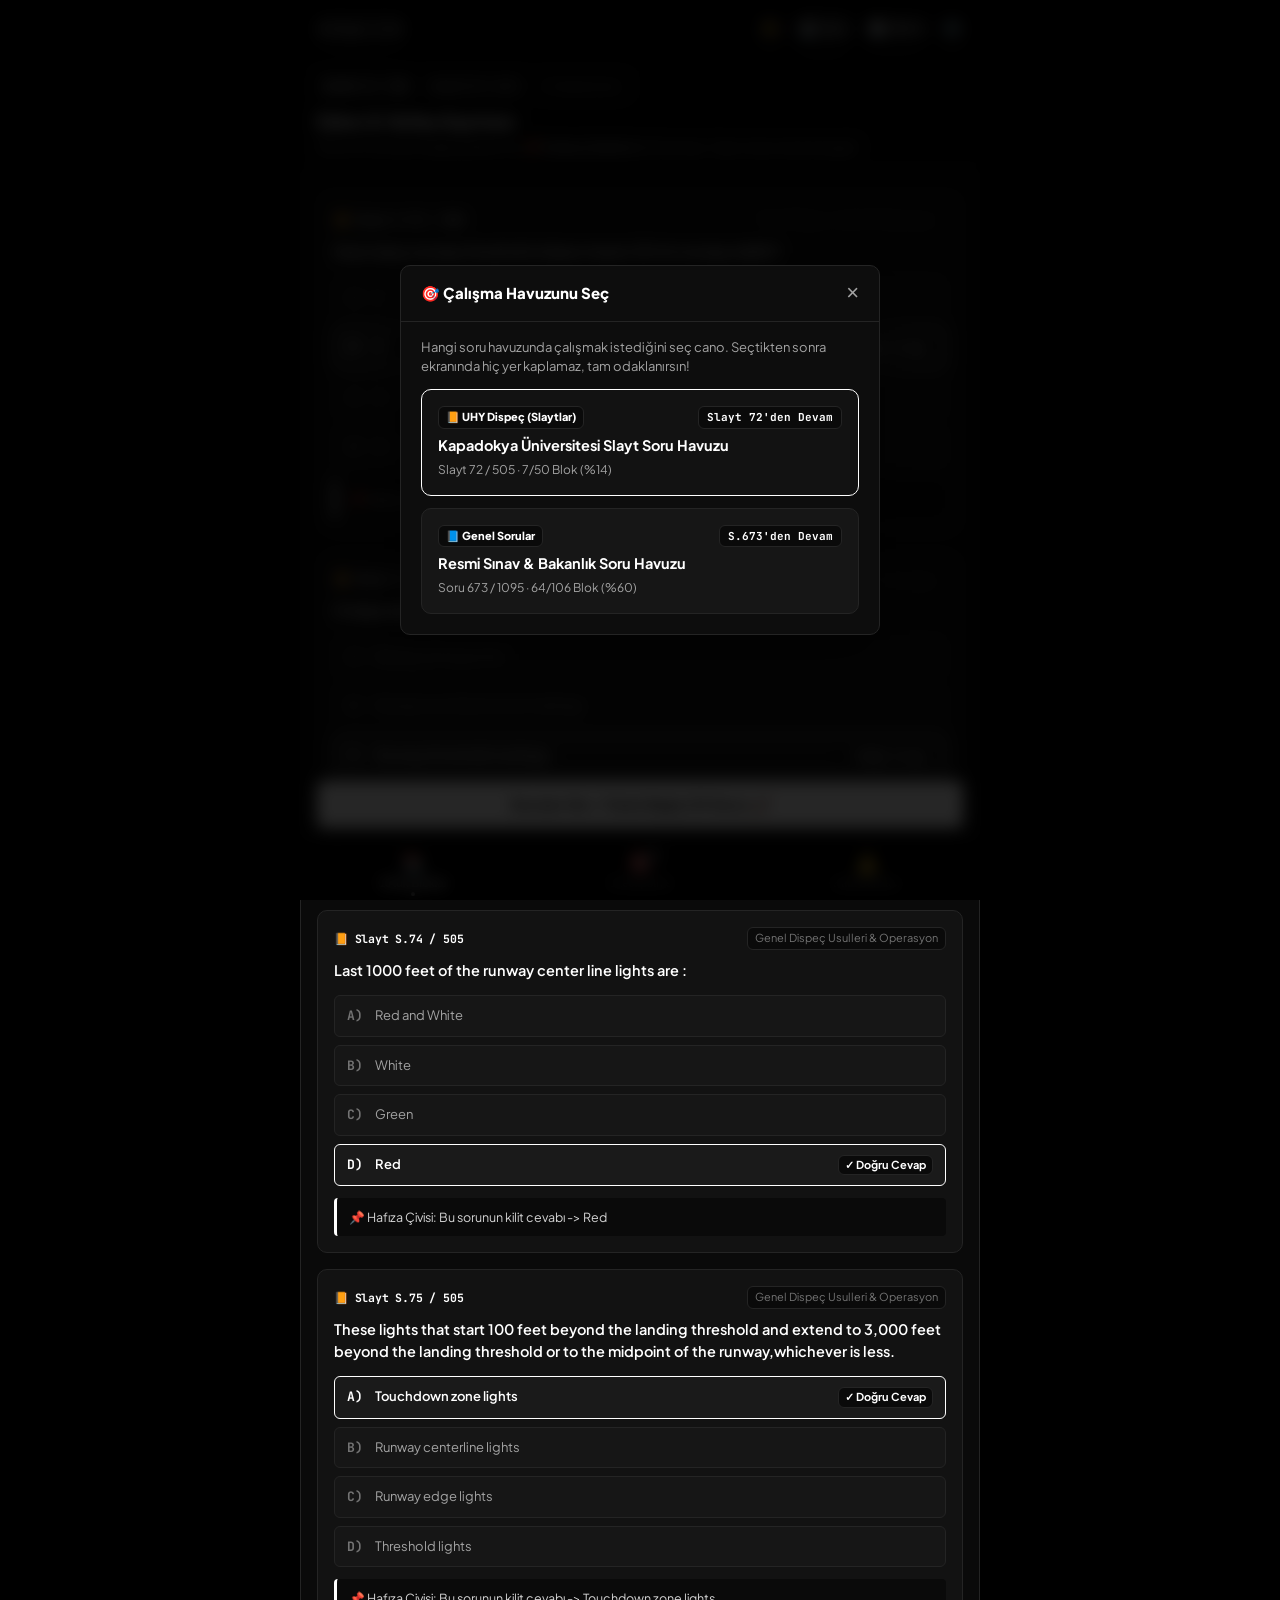
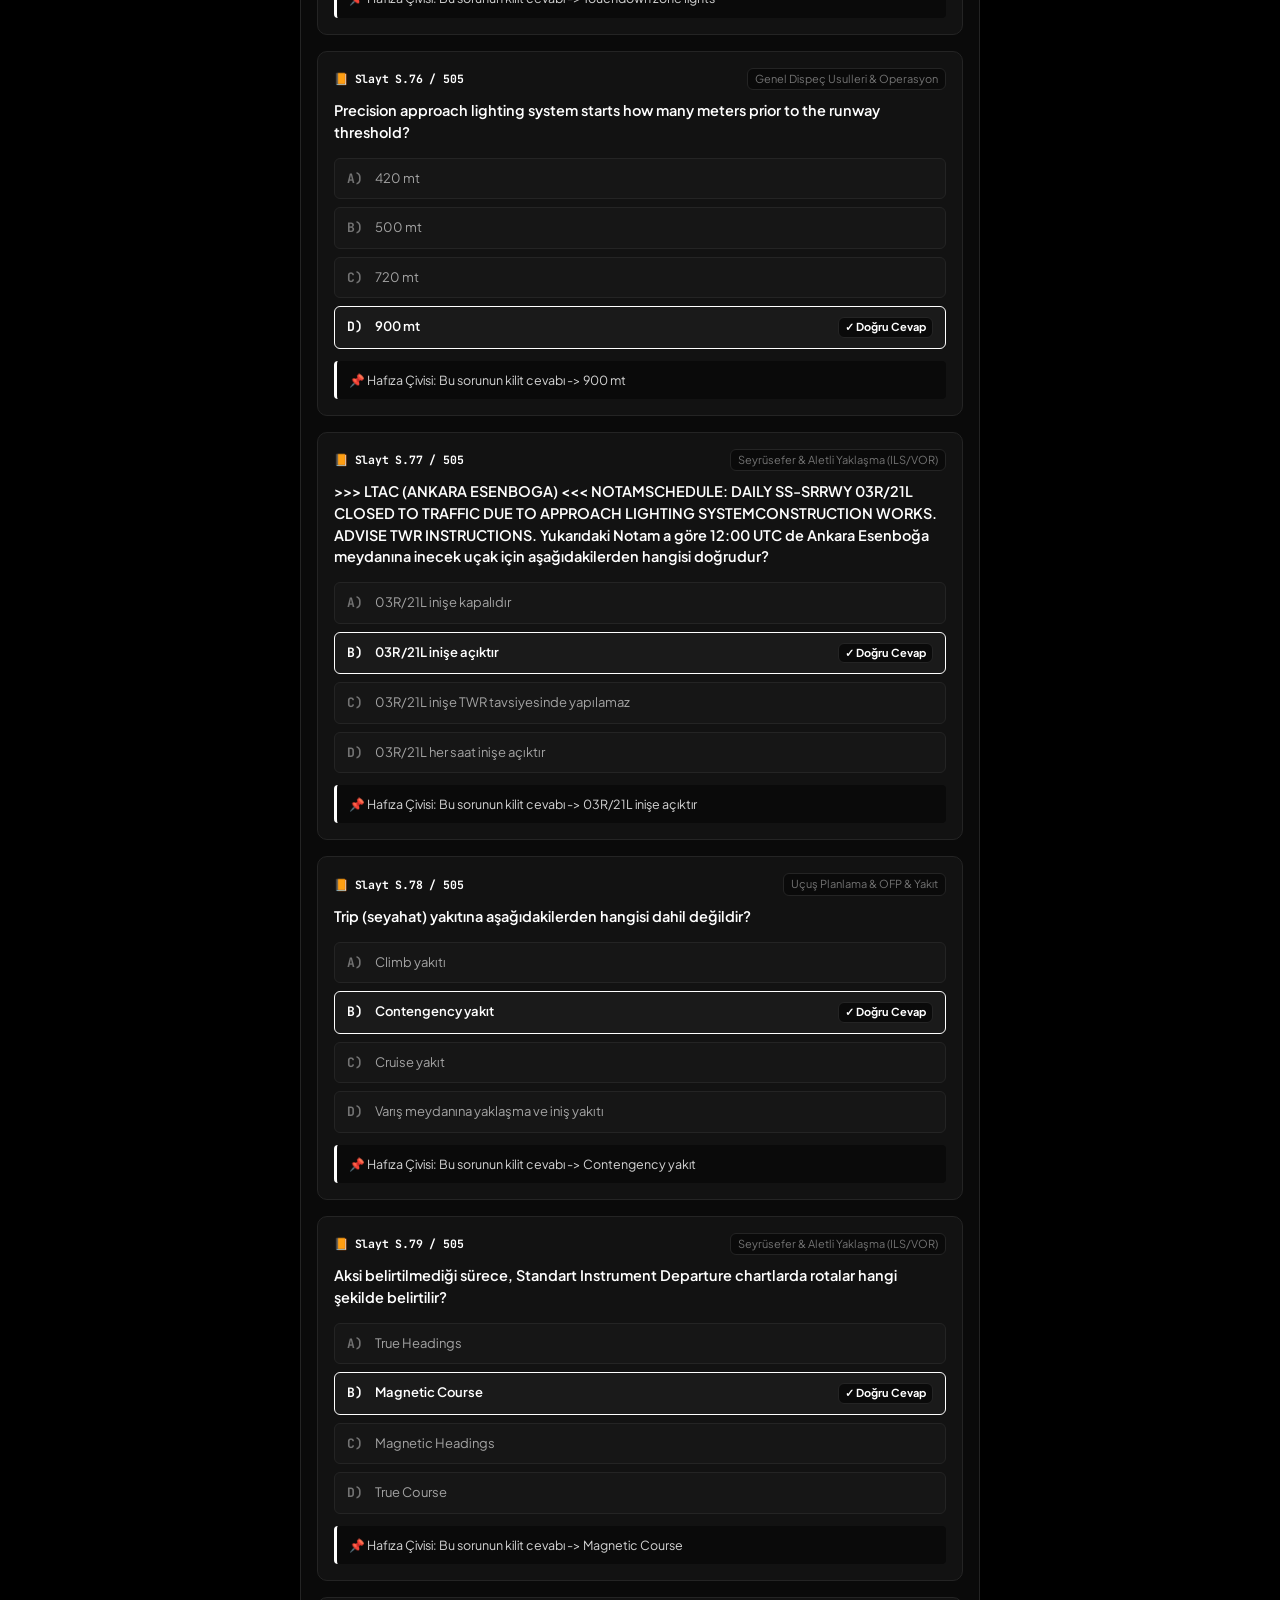
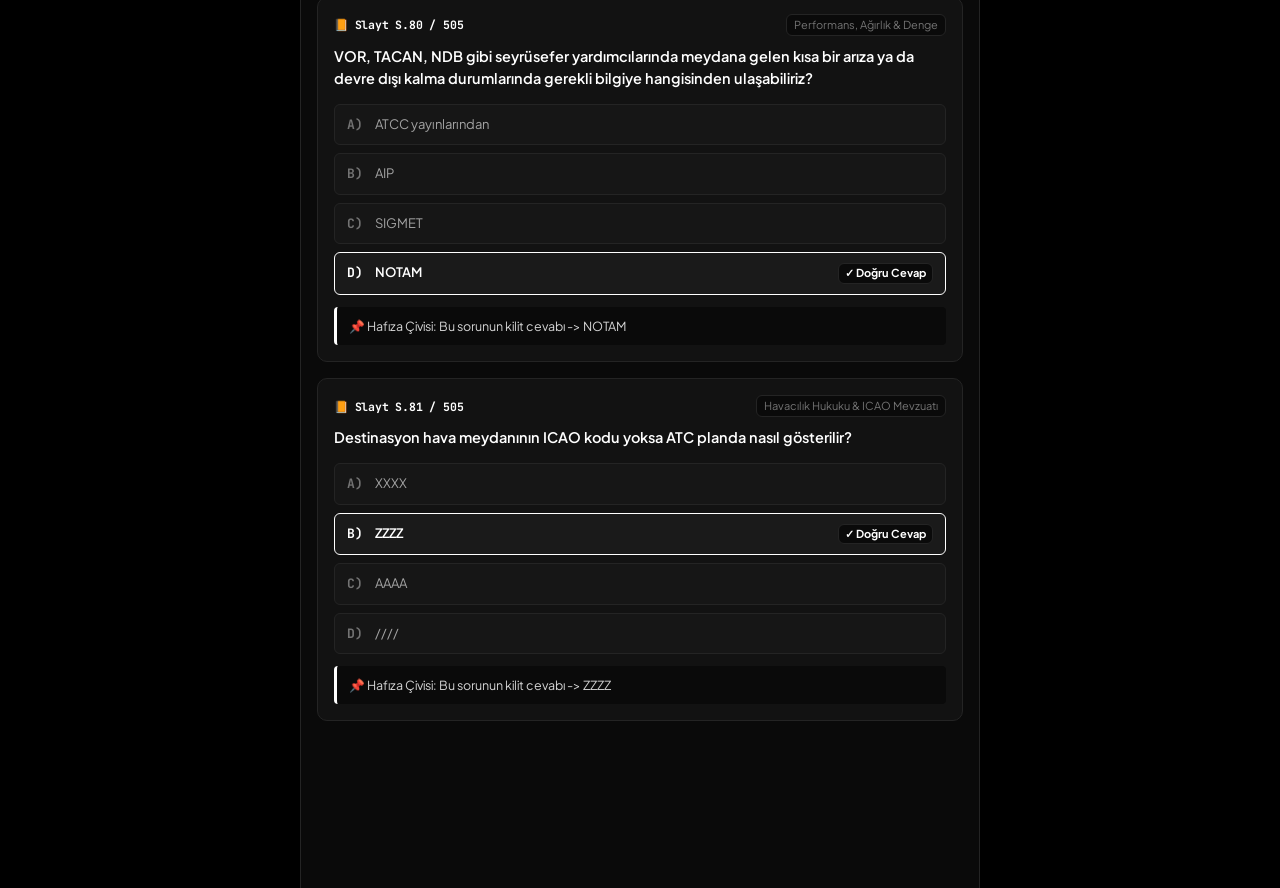
==== index.html @ 85414f9a "fix(mobile): lock fixed header with safe-area inset, remove horizontal stretch, stop ios rubber-band" ====
<!DOCTYPE html>
<html lang="tr" data-theme="dark">
<head>
  <meta charset="UTF-8">
  <meta name="viewport" content="width=device-width, initial-scale=1.0, maximum-scale=1.0, user-scalable=no, viewport-fit=cover">
  <title>Kapadokya UHY Dispeçer Çalışma Sistemi</title>
  <meta name="theme-color" content="#07090e">
  <meta name="apple-mobile-web-app-capable" content="yes">
  <meta name="apple-mobile-web-app-status-bar-style" content="black-translucent">
  <link rel="manifest" href="manifest.json">
  <link rel="icon" href="icon-192.png">
  <link rel="stylesheet" href="style.css?v=2.5">
  <link rel="preconnect" href="https://fonts.googleapis.com">
  <link rel="preconnect" href="https://fonts.gstatic.com" crossorigin>
  <link href="https://fonts.googleapis.com/css2?family=JetBrains+Mono:wght@500;700&family=Plus+Jakarta+Sans:wght@400;500;600;700;800&display=swap" rel="stylesheet">
</head>
<body>
  <div class="app-container">
    <!-- Top Bar -->
    <header class="app-header">
      <div class="brand">
        <button class="track-header-pill" id="activeTrackBtn" title="Havuz Değiştir">
          <span class="track-pill-dot" id="activeTrackDot"></span>
          <span class="track-pill-text" id="activeTrackLabel">📙 Slayt 80</span>
        </button>
      </div>

      <div class="header-actions">
        <button class="header-btn icon-only" id="btnThemeToggle" title="Tema Değiştir (Aydınlık / Karanlık)">
          <span class="icon" id="themeIcon">☀️</span>
        </button>
        <button class="header-btn sync-btn" id="btnSyncModal" title="İlerlemeyi Kaydet / Kopyala">
          <span class="icon">💾</span>
          <span class="btn-label">Save</span>
        </button>
        <button class="header-btn" id="btnBlockPicker" title="Tüm Bloklar Haritası">
          <span class="icon">📑</span>
          <span class="btn-label" id="currentBlockNavBadge">Blok 8</span>
        </button>
        <button class="header-btn icon-only" id="btnSettings" title="Ayarlar">
          <span class="icon">⚙️</span>
        </button>
      </div>
    </header>

    <!-- Main Content Area -->
    <main class="main-content" id="mainContent">

      <!-- ========================================================
           TAB 1: 10'LUK BLOKLAR (EZBER & TEST)
           ======================================================== -->
      <section class="tab-view active" id="tab1View">
        
        <!-- Block Subview A: Ezber & Hafıza Bloğu (Önce Cevaplar) -->
        <div class="subview" id="blockStudyScreen">
          <div class="screen-hero">
            <div class="hero-header">
              <span class="badge-accent" id="studyBlockBadge">BLOK 8 / 50</span>
              <span class="badge-range" id="studyRangeBadge">Slayt 80 - 89</span>
              <span class="badge-req">0 Yanlış Zorunlu</span>
            </div>
            <h2 class="hero-title" id="studyHeroTitle">Ezber & Hafıza Aşaması</h2>
            <p class="hero-desc">Önce 10 sorunun doğru şıklarını ve 📌 <strong>Hafıza Çivilerini</strong> zihnine kazı. Hazır olunca teste başla!</p>
          </div>

          <div class="cards-list" id="studyQuestionsList">
            <!-- 10 Study Question Cards rendered here -->
          </div>

          <div class="sticky-footer-action">
            <button class="primary-btn btn-cta" id="btnStartBlockQuiz">
              <span class="btn-text">Soruları Ver / Teste Başla (10 Soru) 🚀</span>
            </button>
          </div>
        </div>

        <!-- Block Subview B: 10 Soruluk Test -->
        <div class="subview hidden" id="blockQuizScreen">
          <div class="quiz-sticky-header">
            <div class="quiz-progress-row">
              <span class="quiz-badge" id="quizBlockBadge">Blok 8 Testi</span>
              <span class="quiz-count" id="quizAnsweredCount">0 / 10 İşaretlendi</span>
            </div>
            <div class="progress-bar-track">
              <div class="progress-bar-fill" id="quizProgressFill" style="width: 0%"></div>
            </div>
          </div>

          <div class="cards-list" id="quizQuestionsList">
            <!-- 10 Quiz Cards with interactive options rendered here -->
          </div>

          <div class="sticky-footer-action">
            <button class="primary-btn btn-cta" id="btnSubmitBlockQuiz">
              <span class="btn-text">Testi Bitir ve Kontrol Et ✅</span>
            </button>
          </div>
        </div>

        <!-- Block Subview C: Sonuç & Hata İnceleme Ekranı -->
        <div class="subview hidden" id="blockResultScreen">
          <div class="result-banner" id="resultBanner">
            <!-- Dynamic celebration or warning banner -->
          </div>

          <!-- Section for Mistakes (Buradaki Sistem) -->
          <div class="mistakes-review-container" id="mistakesReviewContainer">
            <h3 class="section-heading" id="mistakesSectionTitle">Hata Raporu & Hafıza Çivileri</h3>
            <div class="cards-list" id="reviewMistakesList">
              <!-- Cards of wrong questions with why, user answer, correct answer, hafıza çivisi -->
            </div>
          </div>

          <div class="sticky-footer-action" id="resultFooterActions">
            <!-- Dynamic button: "Yanlışları Tekrar Çöz" or "Sonraki Bloğa Geç" -->
          </div>
        </div>

        <!-- Block Subview D: Hızlı Telafi Testi (Sadece Yanlışlar) -->
        <div class="subview hidden" id="blockRetryScreen">
          <div class="quiz-sticky-header retry-theme">
            <div class="quiz-progress-row">
              <span class="quiz-badge retry" id="retryBadgeTitle">Telafi Testi (0 Yanlış İçin)</span>
              <span class="quiz-count" id="retryAnsweredCount">0 / X İşaretlendi</span>
            </div>
            <div class="progress-bar-track">
              <div class="progress-bar-fill" id="retryProgressFill" style="width: 0%"></div>
            </div>
          </div>

          <div class="cards-list" id="retryQuestionsList">
            <!-- Missed Questions Only -->
          </div>

          <div class="sticky-footer-action">
            <button class="primary-btn btn-cta" id="btnSubmitRetryQuiz">
              <span class="btn-text">Telafi Testini Kontrol Et 🎯</span>
            </button>
          </div>
        </div>

      </section>

      <!-- ========================================================
           TAB 2: CHECKPOINTS (40'LIK DENEMELER)
           ======================================================== -->
      <section class="tab-view hidden" id="tab2View">
        
        <!-- Checkpoint List Screen -->
        <div class="subview" id="checkpointListScreen">
          <div class="screen-hero">
            <span class="badge-accent">HER 4 BLOK = 1 CHECKPOINT</span>
            <h2 class="hero-title" id="checkpointHeroTitle">Checkpoint Alanı (40'lık Denemeler)</h2>
            <p class="hero-desc">10'luk bloklarda ustalaştığın her 40 soru burada bir deneme satırı olarak açılır. Bilgilerini 40 soruluk sınav modunda sına!</p>
          </div>

          <div class="checkpoint-cards-list" id="checkpointCardsContainer">
            <!-- Checkpoint rows rendered here -->
          </div>
        </div>

        <!-- Checkpoint Quiz Screen (40 Questions) -->
        <div class="subview hidden" id="checkpointQuizScreen">
          <div class="quiz-sticky-header">
            <div class="quiz-progress-row">
              <button class="text-btn" id="btnExitCheckpoint">⬅️ Çıkış</button>
              <span class="quiz-badge" id="checkpointQuizTitle">1. Checkpoint (1 - 40)</span>
              <span class="quiz-count" id="checkpointAnsweredCount">0 / 40</span>
            </div>
            <div class="progress-bar-track">
              <div class="progress-bar-fill" id="checkpointProgressFill" style="width: 0%"></div>
            </div>
          </div>

          <div class="cards-list" id="checkpointQuestionsContainer">
            <!-- 40 Questions -->
          </div>

          <div class="sticky-footer-action">
            <button class="primary-btn btn-cta" id="btnSubmitCheckpointQuiz">
              <span class="btn-text">40'lık Denemeyi Bitir 🏁</span>
            </button>
          </div>
        </div>

        <!-- Checkpoint Result Screen -->
        <div class="subview hidden" id="checkpointResultScreen">
          <div class="result-banner" id="checkpointResultBanner">
            <!-- Score summary -->
          </div>
          <div class="cards-list" id="checkpointMistakesReviewList">
            <!-- Mistakes from checkpoint -->
          </div>
          <div class="sticky-footer-action">
            <button class="primary-btn btn-cta" id="btnBackToCheckpoints">
              <span class="btn-text">Checkpoint Listesine Dön 📋</span>
            </button>
          </div>
        </div>

      </section>

      <!-- ========================================================
           TAB 3: HATA BANKASI (YANLIŞ YAPILAN SORULAR)
           ======================================================== -->
      <section class="tab-view hidden" id="tab3View">
        <div class="subview" id="errorBankScreen">
          <div class="screen-hero error-hero">
            <div class="hero-header">
              <span class="badge-accent red" id="errorTotalBadge">0 Hata</span>
              <span class="badge-range">Tekrar Odaklı</span>
            </div>
            <h2 class="hero-title">Hata Bankası</h2>
            <p class="hero-desc">10'luk bloklarda ve Checkpointlerde kaçırdığın tüm sorular burada toplanır. Çözdükçe listeden temizle!</p>
          </div>

          <div class="filter-chips-row">
            <button class="chip active" data-filter="all">Tümü (<span id="chipAllCount">0</span>)</button>
            <button class="chip" data-filter="block">10'luk Blok Hataları (<span id="chipBlockCount">0</span>)</button>
            <button class="chip" data-filter="checkpoint">Checkpoint Hataları (<span id="chipCheckpointCount">0</span>)</button>
          </div>

          <div class="error-action-bar" id="errorActionBar" style="display: none;">
            <button class="primary-btn btn-danger" id="btnStartErrorDrill">
              <span>Tüm Hatalardan Test Başlat ⚡</span>
            </button>
          </div>

          <div class="cards-list" id="errorBankCardsContainer">
            <!-- Error Cards or Empty State -->
          </div>
        </div>
      </section>

    </main>

    <!-- Bottom Navigation Bar (Mobile Native Feel) -->
    <nav class="bottom-nav">
      <button class="nav-item active" id="navTab1" data-tab="tab1">
        <span class="nav-icon">📚</span>
        <span class="nav-label">10'luk Bloklar</span>
        <span class="nav-dot" id="tab1Dot"></span>
      </button>
      <button class="nav-item" id="navTab2" data-tab="tab2">
        <span class="nav-icon">🎯</span>
        <span class="nav-label">Checkpoints</span>
        <span class="nav-badge" id="checkpointAvailableBadge">0</span>
      </button>
      <button class="nav-item" id="navTab3" data-tab="tab3">
        <span class="nav-icon">⚠️</span>
        <span class="nav-label">Hata Bankası</span>
        <span class="nav-badge red" id="errorCountBadge">0</span>
      </button>
    </nav>
  </div>

  <!-- ========================================================
       MODAL 1: HAVUZ SEÇİMİ (GİRİŞ EKRANI / APP AÇILINCA)
       ======================================================== -->
  <div class="modal-overlay hidden" id="trackPickerModal">
    <div class="modal-card track-picker-card">
      <div class="modal-header">
        <h3>🎯 Çalışma Havuzunu Seç</h3>
        <button class="modal-close-btn" id="btnCloseTrackPicker">&times;</button>
      </div>
      <div class="track-picker-body">
        <p class="hero-desc" style="margin-bottom: 14px;">
          Hangi soru havuzunda çalışmak istediğini seç cano. Seçtikten sonra ekranında hiç yer kaplamaz, tam odaklanırsın!
        </p>

        <div class="track-selection-options">
          <div class="track-big-card" id="chooseTrackPPTX">
            <div class="track-big-top">
              <span class="track-badge pptx">📙 UHY Dispeç (Slaytlar)</span>
              <span class="track-curr-tag" id="choosePPTXCurrTag">Slayt 80'den Başlar</span>
            </div>
            <div class="track-big-title">Kapadokya Üniversitesi Slayt Soru Havuzu</div>
            <div class="track-big-meta" id="choosePPTXMetaText">505 Slayt (496 Özgün) · %16 Bitti (7/50 Blok)</div>
          </div>

          <div class="track-big-card" id="chooseTrackDOCX">
            <div class="track-big-top">
              <span class="track-badge docx">📘 Genel Sorular</span>
              <span class="track-curr-tag" id="chooseDOCXCurrTag">S.679'dan Başlar</span>
            </div>
            <div class="track-big-title">Resmi Sınav & Bakanlık Soru Havuzu</div>
            <div class="track-big-meta" id="chooseDOCXMetaText">1,095 Soru (1,058 Özgün) · %61 Bitti (64/106 Blok)</div>
          </div>
        </div>
      </div>
    </div>
  </div>

  <!-- ========================================================
       MODAL 2: SAVE & SENKRONİZASYON (MOBİL İLERLEME DOSYASI)
       ======================================================== -->
  <div class="modal-overlay hidden" id="syncModal">
    <div class="modal-card">
      <div class="modal-header">
        <h3>💾 İlerleme Kaydet & Paylaş</h3>
        <button class="modal-close-btn" id="btnCloseSync">&times;</button>
      </div>
      <div class="settings-body">
        <p class="hero-desc" style="margin-bottom: 14px;">
          Mobildeki tüm ilerlemen otomatik olarak telefonunda saklanır. Ayrıca gece geldiğinde sohbetimize aktarabilmen için save kodunu kopyalayabilir veya dosya olarak indirebilirsin!
        </p>
        
        <div class="sync-actions-box">
          <button class="primary-btn btn-cta" id="btnCopySaveCode">
            <span>📋 Save Kodunu Kopyala (Panoya Al)</span>
          </button>
          <button class="header-btn" style="width: 100%; justify-content: center; padding: 12px; margin-top: 8px;" id="btnDownloadSaveFile">
            <span>📥 Save Dosyası İndir (uhy_save.json)</span>
          </button>
        </div>

        <hr class="modal-divider">

        <div class="import-section">
          <span class="setting-title" style="margin-bottom: 6px;">Save Kodu Yükle / İçe Aktar</span>
          <textarea class="import-textarea" id="importSaveInput" placeholder="Save kodunu buraya yapıştır..."></textarea>
          <button class="primary-btn" style="margin-top: 8px; padding: 10px;" id="btnApplySaveCode">
            <span>Kodu Yükle ve Devam Et ⚡</span>
          </button>
        </div>
      </div>
    </div>
  </div>

  <!-- ========================================================
       MODAL 3: BLOK SEÇİCİ (BLOK HARİTASI)
       ======================================================== -->
  <div class="modal-overlay hidden" id="blockPickerModal">
    <div class="modal-card">
      <div class="modal-header">
        <h3 id="blockPickerTitle">10'luk Blok Haritası</h3>
        <button class="modal-close-btn" id="btnCloseBlockPicker">&times;</button>
      </div>
      <div class="modal-legend">
        <span class="legend-item"><span class="dot done"></span> Tamamlandı (10/10)</span>
        <span class="legend-item"><span class="dot active"></span> Aktif</span>
        <span class="legend-item"><span class="dot locked"></span> Kilitli</span>
      </div>
      <div class="block-grid" id="blockPickerGrid">
        <!-- Block Buttons rendered dynamically -->
      </div>
    </div>
  </div>

  <!-- ========================================================
       MODAL 4: AYARLAR & SIFIRLAMA
       ======================================================== -->
  <div class="modal-overlay hidden" id="settingsModal">
    <div class="modal-card">
      <div class="modal-header">
        <h3>Sistem Bilgisi & Ayarlar</h3>
        <button class="modal-close-btn" id="btnCloseSettings">&times;</button>
      </div>
      <div class="settings-body">
        <div class="setting-item">
          <div class="setting-info">
            <span class="setting-title">UHY Dispeç (Slaytlar)</span>
            <span class="setting-sub" id="settingsPPTXCount">505 Slayt (496 Özgün)</span>
          </div>
          <span class="tag green">Aktif</span>
        </div>
        <div class="setting-item">
          <div class="setting-info">
            <span class="setting-title">Genel Sorular (DOCX)</span>
            <span class="setting-sub" id="settingsDOCXCount">1,095 Soru (1,058 Özgün)</span>
          </div>
          <span class="tag green">Aktif</span>
        </div>
        <hr class="modal-divider">
        <div class="danger-zone">
          <span class="danger-title">İlerlemeyi Sıfırla</span>
          <p class="danger-desc">Seçili havuzun ilerlemesini sıfırlar. Dikkatli kullan cano!</p>
          <button class="btn-danger-outline" id="btnResetTrackProgress">Bu Havuzun İlerlemesini Sıfırla</button>
        </div>
      </div>
    </div>
  </div>

  <!-- Scripts -->
  <script src="questions.js?v=2.2"></script>
  <script src="app.js?v=2.4"></script>
</body>
</html>
---- style.css ----
/* ==========================================================
   KAPADOKYA UHY DISPATCHER DRILL - DUAL MONOCHROME
   Minimalist Black & White (OLED Dark & Clean Light Paper)
   ========================================================== */

/* 1. DARK THEME (DEFAULT OLED MONOCHROME) */
:root, [data-theme="dark"] {
  --bg-deep: #000000;
  --bg-surface: #0a0a0a;
  --bg-card: #121212;
  --bg-card-hover: #181818;
  --bg-card-alt: #161616;
  --bg-hero: #060606;

  --border-subtle: #242424;
  --border-hover: #404040;
  --border-focus: #ffffff;

  --text-main: #ffffff;
  --text-muted: #a3a3a3;
  --text-dim: #737373;

  --accent-white: #ffffff;
  --accent-black: #000000;
  --accent-silver: #d4d4d4;

  --btn-primary-bg: #ffffff;
  --btn-primary-text: #000000;
  --btn-primary-hover: #f0f0f0;

  --opt-selected-bg: #ffffff;
  --opt-selected-text: #000000;
  --opt-circle-selected-bg: #000000;
  --opt-circle-selected-text: #ffffff;

  --correct-bg: #1a1a1a;
  --correct-border: #ffffff;
  --correct-text: #ffffff;

  --peg-bg: #0a0a0a;
  --peg-border: #ffffff;
  --peg-text: #d4d4d4;

  --header-bg: rgba(0, 0, 0, 0.95);
  --nav-bg: rgba(0, 0, 0, 0.95);
  --modal-bg: #0d0d0d;
  --modal-overlay: rgba(0, 0, 0, 0.85);

  --success: #22c55e;
  --success-bg: rgba(34, 197, 94, 0.1);
  --danger: #ef4444;
  --danger-bg: rgba(239, 68, 68, 0.1);
}

/* 2. LIGHT THEME (CLEAN MINIMAL PAPER) */
[data-theme="light"] {
  --bg-deep: #f2f3f5;
  --bg-surface: #ffffff;
  --bg-card: #ffffff;
  --bg-card-hover: #f8f9fa;
  --bg-card-alt: #f4f5f7;
  --bg-hero: #f9fafb;

  --border-subtle: #e5e7eb;
  --border-hover: #d1d5db;
  --border-focus: #111827;

  --text-main: #111827;
  --text-muted: #4b5563;
  --text-dim: #9ca3af;

  --accent-white: #111827;
  --accent-black: #ffffff;
  --accent-silver: #4b5563;

  --btn-primary-bg: #111827;
  --btn-primary-text: #ffffff;
  --btn-primary-hover: #1f2937;

  --opt-selected-bg: #111827;
  --opt-selected-text: #ffffff;
  --opt-circle-selected-bg: #ffffff;
  --opt-circle-selected-text: #111827;

  --correct-bg: #f8fafc;
  --correct-border: #111827;
  --correct-text: #111827;

  --peg-bg: #f3f4f6;
  --peg-border: #111827;
  --peg-text: #374151;

  --header-bg: rgba(255, 255, 255, 0.95);
  --nav-bg: rgba(255, 255, 255, 0.95);
  --modal-bg: #ffffff;
  --modal-overlay: rgba(0, 0, 0, 0.5);

  --success: #16a34a;
  --success-bg: rgba(22, 163, 74, 0.08);
  --danger: #dc2626;
  --danger-bg: rgba(220, 38, 38, 0.08);
}

:root {
  --font-sans: 'Plus Jakarta Sans', -apple-system, BlinkMacSystemFont, "Segoe UI", Roboto, sans-serif;
  --font-mono: 'JetBrains Mono', monospace;

  --radius-sm: 6px;
  --radius-md: 10px;
  --radius-lg: 14px;
  --radius-full: 9999px;

  --nav-height: 60px;
  --header-content-height: 48px;
  --header-safe-height: calc(var(--header-content-height) + max(env(safe-area-inset-top, 0px), 8px));
}

* {
  box-sizing: border-box;
  margin: 0;
  padding: 0;
  -webkit-tap-highlight-color: transparent;
}

html {
  width: 100%;
  max-width: 100%;
  overflow-x: clip;
  overscroll-behavior-y: none;
}

body {
  background-color: var(--bg-deep);
  color: var(--text-main);
  font-family: var(--font-sans);
  line-height: 1.5;
  min-height: 100vh;
  min-height: -webkit-fill-available;
  display: flex;
  justify-content: center;
  width: 100%;
  max-width: 100%;
  overflow-x: clip;
  overscroll-behavior-y: none;
  transition: background-color 0.2s ease, color 0.2s ease;
}

.app-container {
  width: 100%;
  max-width: 680px;
  min-height: 100vh;
  display: flex;
  flex-direction: column;
  position: relative;
  background-color: var(--bg-surface);
  border-left: 1px solid var(--border-subtle);
  border-right: 1px solid var(--border-subtle);
  padding-top: var(--header-safe-height);
  padding-bottom: calc(var(--nav-height) + env(safe-area-inset-bottom, 16px) + 20px);
  box-sizing: border-box;
}

/* ==========================================================
   TOP HEADER (FIXED & SAFE AREA COMPATIBLE)
   ========================================================== */
.app-header {
  position: fixed;
  top: 0;
  left: 50%;
  transform: translateX(-50%);
  width: 100%;
  max-width: 680px;
  height: var(--header-safe-height);
  min-height: var(--header-safe-height);
  box-sizing: border-box;
  background-color: var(--header-bg);
  backdrop-filter: blur(16px);
  -webkit-backdrop-filter: blur(16px);
  border-bottom: 1px solid var(--border-subtle);
  display: flex;
  align-items: center;
  justify-content: space-between;
  padding-top: max(env(safe-area-inset-top, 0px), 8px);
  padding-bottom: 6px;
  padding-left: 12px;
  padding-right: 12px;
  z-index: 100;
}

.track-header-pill {
  background: var(--bg-card);
  border: 1px solid var(--border-subtle);
  border-radius: var(--radius-full);
  padding: 4px 8px;
  cursor: pointer;
  display: flex;
  align-items: center;
  gap: 5px;
  max-width: 120px;
  flex-shrink: 1;
  overflow: hidden;
  transition: all 0.15s ease;
  user-select: none;
  min-height: 32px;
}

.track-header-pill:hover {
  background: var(--bg-card-hover);
  border-color: var(--border-focus);
}

.track-pill-dot {
  width: 6px;
  height: 6px;
  border-radius: 50%;
  background-color: var(--text-main);
  flex-shrink: 0;
}

.track-pill-text {
  font-family: var(--font-mono);
  font-size: 11px;
  font-weight: 700;
  color: var(--text-main);
  letter-spacing: -0.2px;
  white-space: nowrap;
  overflow: hidden;
  text-overflow: ellipsis;
}

.header-actions {
  display: flex;
  align-items: center;
  gap: 5px;
  flex-shrink: 0;
}

.header-btn {
  background-color: var(--bg-card);
  border: 1px solid var(--border-subtle);
  color: var(--text-main);
  padding: 4px 8px;
  border-radius: var(--radius-full);
  font-size: 11.5px;
  font-weight: 600;
  cursor: pointer;
  display: inline-flex;
  align-items: center;
  justify-content: center;
  gap: 4px;
  min-height: 32px;
  white-space: nowrap;
  line-height: 1;
  transition: all 0.15s ease;
  user-select: none;
}

.header-btn:hover {
  background-color: var(--bg-card-hover);
  border-color: var(--border-hover);
}

.header-btn.sync-btn {
  background: var(--bg-card-alt);
  border-color: var(--border-hover);
  color: var(--text-main);
}

.header-btn.sync-btn:hover {
  border-color: var(--border-focus);
}

.header-btn.icon-only {
  width: 32px;
  height: 32px;
  padding: 0;
  border-radius: 50%;
  flex-shrink: 0;
}

.header-btn .icon {
  font-size: 13px;
  line-height: 1;
  display: inline-flex;
  align-items: center;
  justify-content: center;
}

.header-btn .btn-label {
  font-size: 11px;
  font-weight: 600;
  line-height: 1;
}

@media (max-width: 360px) {
  .app-header {
    padding-left: 6px;
    padding-right: 6px;
  }
  .track-header-pill {
    max-width: 95px;
    padding: 3px 6px;
  }
  .track-pill-text {
    font-size: 10px;
  }
  .header-actions {
    gap: 3px;
  }
  .header-btn {
    padding: 3px 6px;
    font-size: 10.5px;
    min-height: 28px;
  }
  .header-btn.icon-only {
    width: 28px;
    height: 28px;
  }
  .header-btn .btn-label {
    font-size: 10px;
  }
}

/* ==========================================================
   HERO & BANNERS
   ========================================================== */
.screen-hero {
  padding: 18px 16px;
  border-bottom: 1px solid var(--border-subtle);
  background: var(--bg-hero);
}

.hero-header {
  display: flex;
  align-items: center;
  gap: 8px;
  flex-wrap: wrap;
  margin-bottom: 8px;
}

.badge-accent {
  background: var(--bg-card-alt);
  color: var(--text-main);
  border: 1px solid var(--border-subtle);
  font-size: 11px;
  font-weight: 700;
  font-family: var(--font-mono);
  padding: 3px 8px;
  border-radius: var(--radius-sm);
  letter-spacing: 0.3px;
}

.badge-accent.red {
  background: var(--danger-bg);
  color: var(--danger);
  border-color: rgba(239, 68, 68, 0.3);
}

.badge-range {
  background: var(--bg-card);
  color: var(--text-muted);
  border: 1px solid var(--border-subtle);
  font-size: 11px;
  font-weight: 600;
  padding: 3px 8px;
  border-radius: var(--radius-sm);
}

.badge-req {
  background: transparent;
  color: var(--text-dim);
  border: 1px solid var(--border-subtle);
  font-size: 10.5px;
  font-weight: 600;
  padding: 3px 8px;
  border-radius: var(--radius-sm);
}

.hero-title {
  font-size: 18px;
  font-weight: 800;
  margin-bottom: 4px;
  color: var(--text-main);
  letter-spacing: -0.3px;
}

.hero-desc {
  font-size: 13px;
  color: var(--text-muted);
  line-height: 1.45;
}

/* ==========================================================
   CARDS LIST & QUESTIONS
   ========================================================== */
.cards-list {
  padding: 16px;
  display: flex;
  flex-direction: column;
  gap: 16px;
}

.q-card {
  background-color: var(--bg-card);
  border: 1px solid var(--border-subtle);
  border-radius: var(--radius-md);
  padding: 16px;
  transition: border-color 0.15s ease;
}

.q-card:hover {
  border-color: var(--border-hover);
}

.q-card-header {
  display: flex;
  justify-content: space-between;
  align-items: center;
  margin-bottom: 10px;
}

.q-num-badge {
  font-family: var(--font-mono);
  font-size: 11.5px;
  font-weight: 700;
  color: var(--text-main);
  letter-spacing: -0.2px;
}

.q-category-tag {
  font-size: 11px;
  color: var(--text-dim);
  background: var(--bg-surface);
  border: 1px solid var(--border-subtle);
  padding: 2px 7px;
  border-radius: var(--radius-sm);
}

.q-text {
  font-size: 14.5px;
  font-weight: 600;
  line-height: 1.5;
  color: var(--text-main);
  margin-bottom: 14px;
}

/* Options (Study View) */
.study-options-list {
  display: flex;
  flex-direction: column;
  gap: 8px;
  margin-bottom: 12px;
}

.study-opt {
  display: flex;
  align-items: flex-start;
  gap: 10px;
  padding: 10px 12px;
  background-color: var(--bg-card-alt);
  border: 1px solid var(--border-subtle);
  border-radius: var(--radius-sm);
  font-size: 13px;
  color: var(--text-muted);
}

.study-opt.is-correct {
  background-color: var(--correct-bg);
  border-color: var(--correct-border);
  color: var(--correct-text);
  font-weight: 600;
}

.opt-letter {
  font-family: var(--font-mono);
  font-weight: 700;
  color: var(--text-dim);
  min-width: 18px;
}

.study-opt.is-correct .opt-letter {
  color: var(--correct-text);
}

.correct-tag {
  margin-left: auto;
  font-size: 11px;
  font-weight: 700;
  color: var(--correct-text);
  background: var(--bg-surface);
  border: 1px solid var(--border-subtle);
  padding: 1px 6px;
  border-radius: var(--radius-sm);
}

/* Hafıza Çivisi (Memory Peg) */
.memory-peg-box {
  background: var(--peg-bg);
  border-left: 3px solid var(--peg-border);
  border-radius: 4px;
  padding: 10px 12px;
  font-size: 12.5px;
  color: var(--peg-text);
  line-height: 1.45;
}

.memory-peg-box strong {
  color: var(--text-main);
}

/* Options (Interactive Quiz View) */
.quiz-options-grid {
  display: flex;
  flex-direction: column;
  gap: 9px;
}

.quiz-opt-btn {
  width: 100%;
  text-align: left;
  display: flex;
  align-items: flex-start;
  gap: 12px;
  padding: 12px 14px;
  background-color: var(--bg-card-alt);
  border: 1px solid var(--border-subtle);
  border-radius: var(--radius-md);
  color: var(--text-main);
  font-family: var(--font-sans);
  font-size: 13.5px;
  line-height: 1.45;
  cursor: pointer;
  transition: all 0.12s ease;
  user-select: none;
}

.quiz-opt-btn:active {
  transform: scale(0.99);
}

.quiz-opt-btn:hover {
  background-color: var(--bg-card-hover);
  border-color: var(--border-hover);
}

.quiz-opt-btn.selected {
  background-color: var(--opt-selected-bg);
  border-color: var(--opt-selected-bg);
  color: var(--opt-selected-text);
  font-weight: 600;
}

.quiz-opt-btn.selected .opt-circle {
  background-color: var(--opt-circle-selected-bg);
  color: var(--opt-circle-selected-text);
  border-color: var(--opt-circle-selected-bg);
}

.opt-circle {
  font-family: var(--font-mono);
  font-weight: 700;
  font-size: 12px;
  width: 24px;
  height: 24px;
  border-radius: 50%;
  border: 1px solid var(--border-subtle);
  display: flex;
  align-items: center;
  justify-content: center;
  flex-shrink: 0;
  color: var(--text-muted);
  background-color: var(--bg-surface);
}

/* ==========================================================
   QUIZ STICKY HEADER & PROGRESS
   ========================================================== */
.quiz-sticky-header {
  position: sticky;
  top: var(--header-safe-height);
  z-index: 80;
  background-color: var(--header-bg);
  backdrop-filter: blur(12px);
  -webkit-backdrop-filter: blur(12px);
  padding: 10px 16px;
  border-bottom: 1px solid var(--border-subtle);
}

.quiz-sticky-header.retry-theme {
  border-bottom-color: var(--border-hover);
}

.quiz-progress-row {
  display: flex;
  justify-content: space-between;
  align-items: center;
  margin-bottom: 8px;
}

.quiz-badge {
  font-family: var(--font-mono);
  font-size: 12px;
  font-weight: 700;
  color: var(--text-main);
}

.quiz-badge.retry {
  color: var(--danger);
}

.quiz-count {
  font-size: 12px;
  font-weight: 600;
  color: var(--text-muted);
}

.progress-bar-track {
  width: 100%;
  height: 4px;
  background-color: var(--border-subtle);
  border-radius: var(--radius-full);
  overflow: hidden;
}

.progress-bar-fill {
  height: 100%;
  background: var(--text-main);
  border-radius: var(--radius-full);
  transition: width 0.2s ease;
}

.retry-theme .progress-bar-fill {
  background: var(--danger);
}

/* ==========================================================
   PRIMARY ACTION BUTTONS
   ========================================================== */
.sticky-footer-action {
  position: sticky;
  bottom: calc(var(--nav-height) + env(safe-area-inset-bottom, 16px));
  z-index: 35;
  padding: 12px 16px;
  background: linear-gradient(180deg, transparent 0%, var(--bg-surface) 35%, var(--bg-surface) 100%);
  display: flex;
  gap: 10px;
}

.primary-btn {
  width: 100%;
  padding: 14px 20px;
  border-radius: var(--radius-sm);
  border: none;
  background: var(--btn-primary-bg);
  color: var(--btn-primary-text);
  font-family: var(--font-sans);
  font-size: 14.5px;
  font-weight: 800;
  cursor: pointer;
  display: flex;
  align-items: center;
  justify-content: center;
  gap: 8px;
  transition: transform 0.1s ease, background-color 0.15s ease;
}

.primary-btn:hover {
  background: var(--btn-primary-hover);
}

.primary-btn:active {
  transform: scale(0.98);
}

.primary-btn.btn-cta {
  background: var(--btn-primary-bg);
  color: var(--btn-primary-text);
}

.primary-btn.btn-danger {
  background: var(--btn-primary-bg);
  color: var(--btn-primary-text);
  border: 1px solid var(--danger);
}

.text-btn {
  background: none;
  border: none;
  color: var(--text-muted);
  font-size: 13px;
  font-weight: 600;
  cursor: pointer;
}

/* ==========================================================
   RESULT & MISTAKE REVIEW SCREENS
   ========================================================== */
.result-banner {
  margin: 16px;
  padding: 20px;
  border-radius: var(--radius-md);
  border: 1px solid var(--border-subtle);
  background-color: var(--bg-card);
  text-align: center;
}

.result-banner.success {
  border-color: var(--border-hover);
  background: var(--bg-card-alt);
}

.result-banner.failed {
  border-color: var(--danger-bg);
  background: var(--bg-card-alt);
}

.result-icon {
  font-size: 36px;
  margin-bottom: 8px;
}

.result-title {
  font-size: 19px;
  font-weight: 800;
  color: var(--text-main);
  margin-bottom: 4px;
}

.result-score-text {
  font-family: var(--font-mono);
  font-size: 15px;
  font-weight: 700;
  margin-bottom: 6px;
  color: var(--text-main);
}

.result-subdesc {
  font-size: 13px;
  color: var(--text-muted);
}

.mistakes-review-container {
  padding: 0 16px 16px 16px;
}

.section-heading {
  font-size: 13px;
  font-weight: 700;
  color: var(--text-muted);
  text-transform: uppercase;
  letter-spacing: 0.5px;
  margin-bottom: 12px;
}

.mistake-card {
  background-color: var(--bg-card);
  border: 1px solid var(--border-subtle);
  border-radius: var(--radius-md);
  padding: 16px;
  margin-bottom: 14px;
}

.mistake-answers-box {
  display: flex;
  flex-direction: column;
  gap: 8px;
  margin: 12px 0;
}

.mistake-ans-row {
  display: flex;
  align-items: flex-start;
  gap: 8px;
  font-size: 13px;
  padding: 8px 10px;
  border-radius: var(--radius-sm);
}

.mistake-ans-row.wrong {
  background: var(--danger-bg);
  color: var(--danger);
  border: 1px solid rgba(239, 68, 68, 0.2);
}

.mistake-ans-row.correct {
  background: var(--success-bg);
  color: var(--success);
  border: 1px solid rgba(34, 197, 94, 0.2);
}

.ans-indicator {
  font-weight: 700;
  font-size: 12px;
  min-width: 16px;
}

/* ==========================================================
   TAB 2: CHECKPOINTS
   ========================================================== */
.checkpoint-cards-list {
  padding: 16px;
  display: flex;
  flex-direction: column;
  gap: 12px;
}

.checkpoint-row-card {
  background-color: var(--bg-card);
  border: 1px solid var(--border-subtle);
  border-radius: var(--radius-md);
  padding: 16px;
  display: flex;
  flex-direction: column;
  gap: 12px;
  transition: all 0.15s ease;
}

.checkpoint-row-card.unlocked {
  border-color: var(--border-hover);
}

.checkpoint-row-card.unlocked:hover {
  background-color: var(--bg-card-hover);
  border-color: var(--border-focus);
}

.checkpoint-row-card.locked {
  opacity: 0.45;
}

.checkpoint-top-meta {
  display: flex;
  justify-content: space-between;
  align-items: center;
}

.checkpoint-title-wrap h3 {
  font-size: 15px;
  font-weight: 800;
  color: var(--text-main);
  margin-bottom: 2px;
}

.checkpoint-range-sub {
  font-size: 12px;
  color: var(--text-muted);
}

.checkpoint-status-badge {
  font-size: 11px;
  font-weight: 700;
  padding: 3px 8px;
  border-radius: var(--radius-sm);
}

.checkpoint-status-badge.available {
  background: var(--bg-card-alt);
  color: var(--text-main);
  border: 1px solid var(--border-subtle);
}

.checkpoint-status-badge.done {
  background: var(--bg-card-alt);
  color: var(--text-main);
  border: 1px solid var(--border-hover);
}

.checkpoint-status-badge.locked {
  background: var(--bg-surface);
  color: var(--text-dim);
  border: 1px solid var(--border-subtle);
}

.checkpoint-action-btn {
  padding: 10px 14px;
  border-radius: var(--radius-sm);
  font-size: 13px;
  font-weight: 700;
  cursor: pointer;
  border: 1px solid var(--border-subtle);
  background: var(--bg-card-alt);
  color: var(--text-main);
  transition: all 0.15s ease;
}

.checkpoint-action-btn:hover {
  background: var(--btn-primary-bg);
  color: var(--btn-primary-text);
  border-color: var(--btn-primary-bg);
}

.checkpoint-action-btn.disabled {
  background: var(--bg-surface);
  color: var(--text-dim);
  border-color: var(--border-subtle);
  cursor: not-allowed;
}

/* ==========================================================
   TAB 3: HATA BANKASI
   ========================================================== */
.filter-chips-row {
  display: flex;
  gap: 8px;
  padding: 12px 16px;
  overflow-x: auto;
  border-bottom: 1px solid var(--border-subtle);
}

.chip {
  background: var(--bg-card);
  border: 1px solid var(--border-subtle);
  color: var(--text-muted);
  font-size: 12px;
  font-weight: 600;
  padding: 6px 12px;
  border-radius: var(--radius-full);
  cursor: pointer;
  white-space: nowrap;
  transition: all 0.15s ease;
}

.chip.active {
  background: var(--btn-primary-bg);
  color: var(--btn-primary-text);
  border-color: var(--btn-primary-bg);
}

.error-action-bar {
  padding: 12px 16px 0 16px;
}

.empty-state-box {
  text-align: center;
  padding: 48px 20px;
  color: var(--text-muted);
}

.empty-icon {
  font-size: 40px;
  margin-bottom: 12px;
}

.empty-state-box h3 {
  font-size: 16px;
  color: var(--text-main);
  margin-bottom: 4px;
}

.empty-state-box p {
  font-size: 13px;
}

/* ==========================================================
   BOTTOM NAVIGATION BAR
   ========================================================== */
.bottom-nav {
  position: fixed;
  bottom: 0;
  left: 50%;
  transform: translateX(-50%);
  width: 100%;
  max-width: 680px;
  height: calc(var(--nav-height) + env(safe-area-inset-bottom, 16px));
  padding-bottom: env(safe-area-inset-bottom, 16px);
  background-color: var(--nav-bg);
  backdrop-filter: blur(16px);
  -webkit-backdrop-filter: blur(16px);
  border-top: 1px solid var(--border-subtle);
  display: flex;
  align-items: center;
  justify-content: space-around;
  z-index: 50;
}

.nav-item {
  flex: 1;
  height: 100%;
  display: flex;
  flex-direction: column;
  align-items: center;
  justify-content: center;
  background: none;
  border: none;
  color: var(--text-dim);
  cursor: pointer;
  position: relative;
  transition: color 0.15s ease;
}

.nav-item.active {
  color: var(--text-main);
}

.nav-icon {
  font-size: 18px;
  margin-bottom: 3px;
}

.nav-label {
  font-size: 11px;
  font-weight: 700;
  letter-spacing: -0.2px;
}

.nav-badge {
  position: absolute;
  top: 6px;
  right: calc(50% - 24px);
  background: var(--bg-card-alt);
  color: var(--text-main);
  border: 1px solid var(--border-subtle);
  font-size: 10px;
  font-weight: 800;
  font-family: var(--font-mono);
  padding: 1px 6px;
  border-radius: var(--radius-full);
}

.nav-badge.red {
  background: var(--danger);
  color: #ffffff;
  border: none;
}

.nav-dot {
  position: absolute;
  bottom: 4px;
  width: 4px;
  height: 4px;
  background-color: var(--text-main);
  border-radius: 50%;
  display: none;
}

.nav-item.active .nav-dot {
  display: block;
}

/* ==========================================================
   MODALS
   ========================================================== */
.modal-overlay {
  position: fixed;
  inset: 0;
  background: var(--modal-overlay);
  backdrop-filter: blur(8px);
  -webkit-backdrop-filter: blur(8px);
  z-index: 1000;
  display: flex;
  align-items: center;
  justify-content: center;
  padding: 16px;
}

.modal-overlay.hidden {
  display: none;
}

.modal-card {
  width: 100%;
  max-width: 520px;
  max-height: 85vh;
  background-color: var(--modal-bg);
  border: 1px solid var(--border-subtle);
  border-radius: var(--radius-md);
  display: flex;
  flex-direction: column;
  overflow: hidden;
  box-shadow: 0 20px 50px rgba(0, 0, 0, 0.3);
}

.modal-header {
  padding: 16px 20px;
  border-bottom: 1px solid var(--border-subtle);
  display: flex;
  justify-content: space-between;
  align-items: center;
}

.modal-header h3 {
  font-size: 15px;
  font-weight: 800;
  color: var(--text-main);
}

.modal-close-btn {
  background: none;
  border: none;
  font-size: 22px;
  color: var(--text-muted);
  cursor: pointer;
  line-height: 1;
}

.modal-legend {
  display: flex;
  gap: 16px;
  padding: 10px 20px;
  background-color: var(--bg-surface);
  border-bottom: 1px solid var(--border-subtle);
  font-size: 11.5px;
  color: var(--text-muted);
}

.legend-item {
  display: flex;
  align-items: center;
  gap: 6px;
}

.dot {
  width: 7px;
  height: 7px;
  border-radius: 50%;
}

.dot.done { background-color: var(--text-main); }
.dot.active { background-color: var(--text-dim); }
.dot.locked { background-color: var(--border-subtle); }

.block-grid {
  padding: 16px;
  display: grid;
  grid-template-columns: repeat(auto-fill, minmax(46px, 1fr));
  gap: 8px;
  overflow-y: auto;
}

.block-grid-btn {
  height: 42px;
  border-radius: var(--radius-sm);
  border: 1px solid var(--border-subtle);
  background-color: var(--bg-surface);
  color: var(--text-muted);
  font-family: var(--font-mono);
  font-size: 12px;
  font-weight: 700;
  cursor: pointer;
  display: flex;
  align-items: center;
  justify-content: center;
  transition: all 0.12s ease;
}

.block-grid-btn.completed {
  background-color: var(--btn-primary-bg);
  border-color: var(--btn-primary-bg);
  color: var(--btn-primary-text);
}

.block-grid-btn.current {
  background-color: var(--bg-card-alt);
  border-color: var(--border-focus);
  color: var(--text-main);
}

.block-grid-btn.locked {
  opacity: 0.35;
  cursor: not-allowed;
}

/* Track Picker Modal */
.track-picker-card {
  max-width: 480px;
}

.track-picker-body {
  padding: 16px 20px 20px 20px;
}

.track-selection-options {
  display: flex;
  flex-direction: column;
  gap: 12px;
}

.track-big-card {
  background: var(--bg-card-alt);
  border: 1px solid var(--border-subtle);
  border-radius: var(--radius-md);
  padding: 16px;
  cursor: pointer;
  transition: all 0.15s ease;
  user-select: none;
}

.track-big-card:hover {
  background: var(--bg-card-hover);
  border-color: var(--border-focus);
}

.track-big-card:active {
  transform: scale(0.99);
}

.track-big-card.active {
  border-color: var(--border-focus);
  background: var(--bg-card);
}

.track-big-top {
  display: flex;
  justify-content: space-between;
  align-items: center;
  margin-bottom: 6px;
}

.track-badge {
  font-size: 11px;
  font-weight: 800;
  border-radius: var(--radius-sm);
  padding: 2px 7px;
  background: var(--bg-surface);
  border: 1px solid var(--border-subtle);
  color: var(--text-main);
}

.track-curr-tag {
  font-family: var(--font-mono);
  font-size: 11px;
  font-weight: 700;
  color: var(--text-main);
  background: var(--bg-surface);
  border: 1px solid var(--border-subtle);
  padding: 2px 8px;
  border-radius: var(--radius-sm);
}

.track-big-title {
  font-size: 14.5px;
  font-weight: 700;
  color: var(--text-main);
  margin-bottom: 4px;
}

.track-big-meta {
  font-size: 12px;
  color: var(--text-muted);
}

/* Settings & Sync Modals */
.settings-body {
  padding: 20px;
}

.setting-item {
  display: flex;
  justify-content: space-between;
  align-items: center;
  margin-bottom: 14px;
}

.setting-title {
  display: block;
  font-size: 14px;
  font-weight: 700;
  color: var(--text-main);
}

.setting-sub {
  font-size: 12px;
  color: var(--text-muted);
}

.tag {
  font-size: 11px;
  font-weight: 600;
  padding: 3px 8px;
  border-radius: var(--radius-sm);
  background: var(--bg-card-alt);
  color: var(--text-main);
  border: 1px solid var(--border-subtle);
}

.modal-divider {
  border: none;
  border-top: 1px solid var(--border-subtle);
  margin: 18px 0;
}

.danger-zone {
  display: flex;
  flex-direction: column;
  gap: 8px;
}

.danger-title {
  font-size: 14px;
  font-weight: 700;
  color: var(--danger);
}

.danger-desc {
  font-size: 12px;
  color: var(--text-muted);
  line-height: 1.4;
}

.btn-danger-outline {
  margin-top: 8px;
  padding: 10px 16px;
  border-radius: var(--radius-sm);
  border: 1px solid var(--danger);
  background: var(--danger-bg);
  color: var(--danger);
  font-size: 13px;
  font-weight: 700;
  cursor: pointer;
}

.import-textarea {
  width: 100%;
  height: 80px;
  background-color: var(--bg-surface);
  border: 1px solid var(--border-subtle);
  border-radius: var(--radius-sm);
  color: var(--text-main);
  font-family: var(--font-mono);
  font-size: 11.5px;
  padding: 8px 10px;
  resize: none;
}

.import-textarea:focus {
  outline: none;
  border-color: var(--border-focus);
}

/* ==========================================================
   HELPERS & UTILITIES
   ========================================================= */
.hidden {
  display: none !important;
}
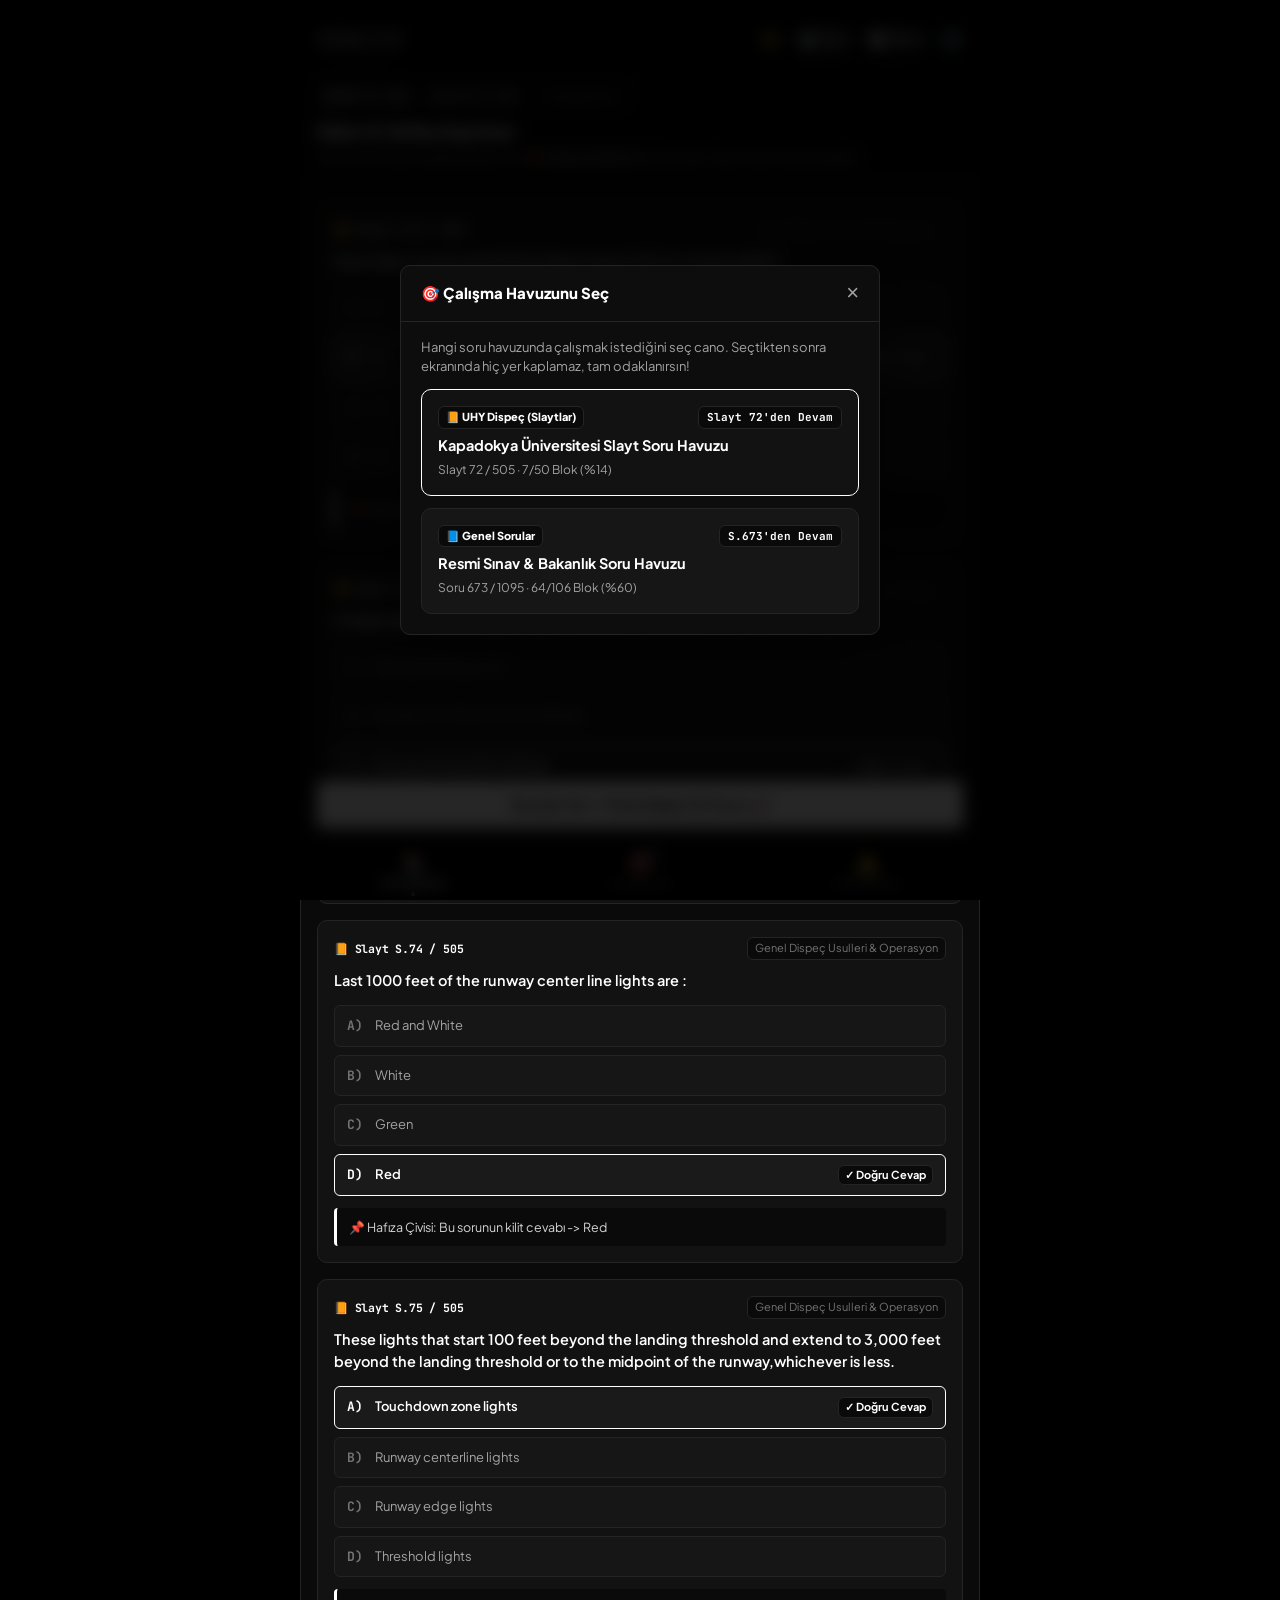
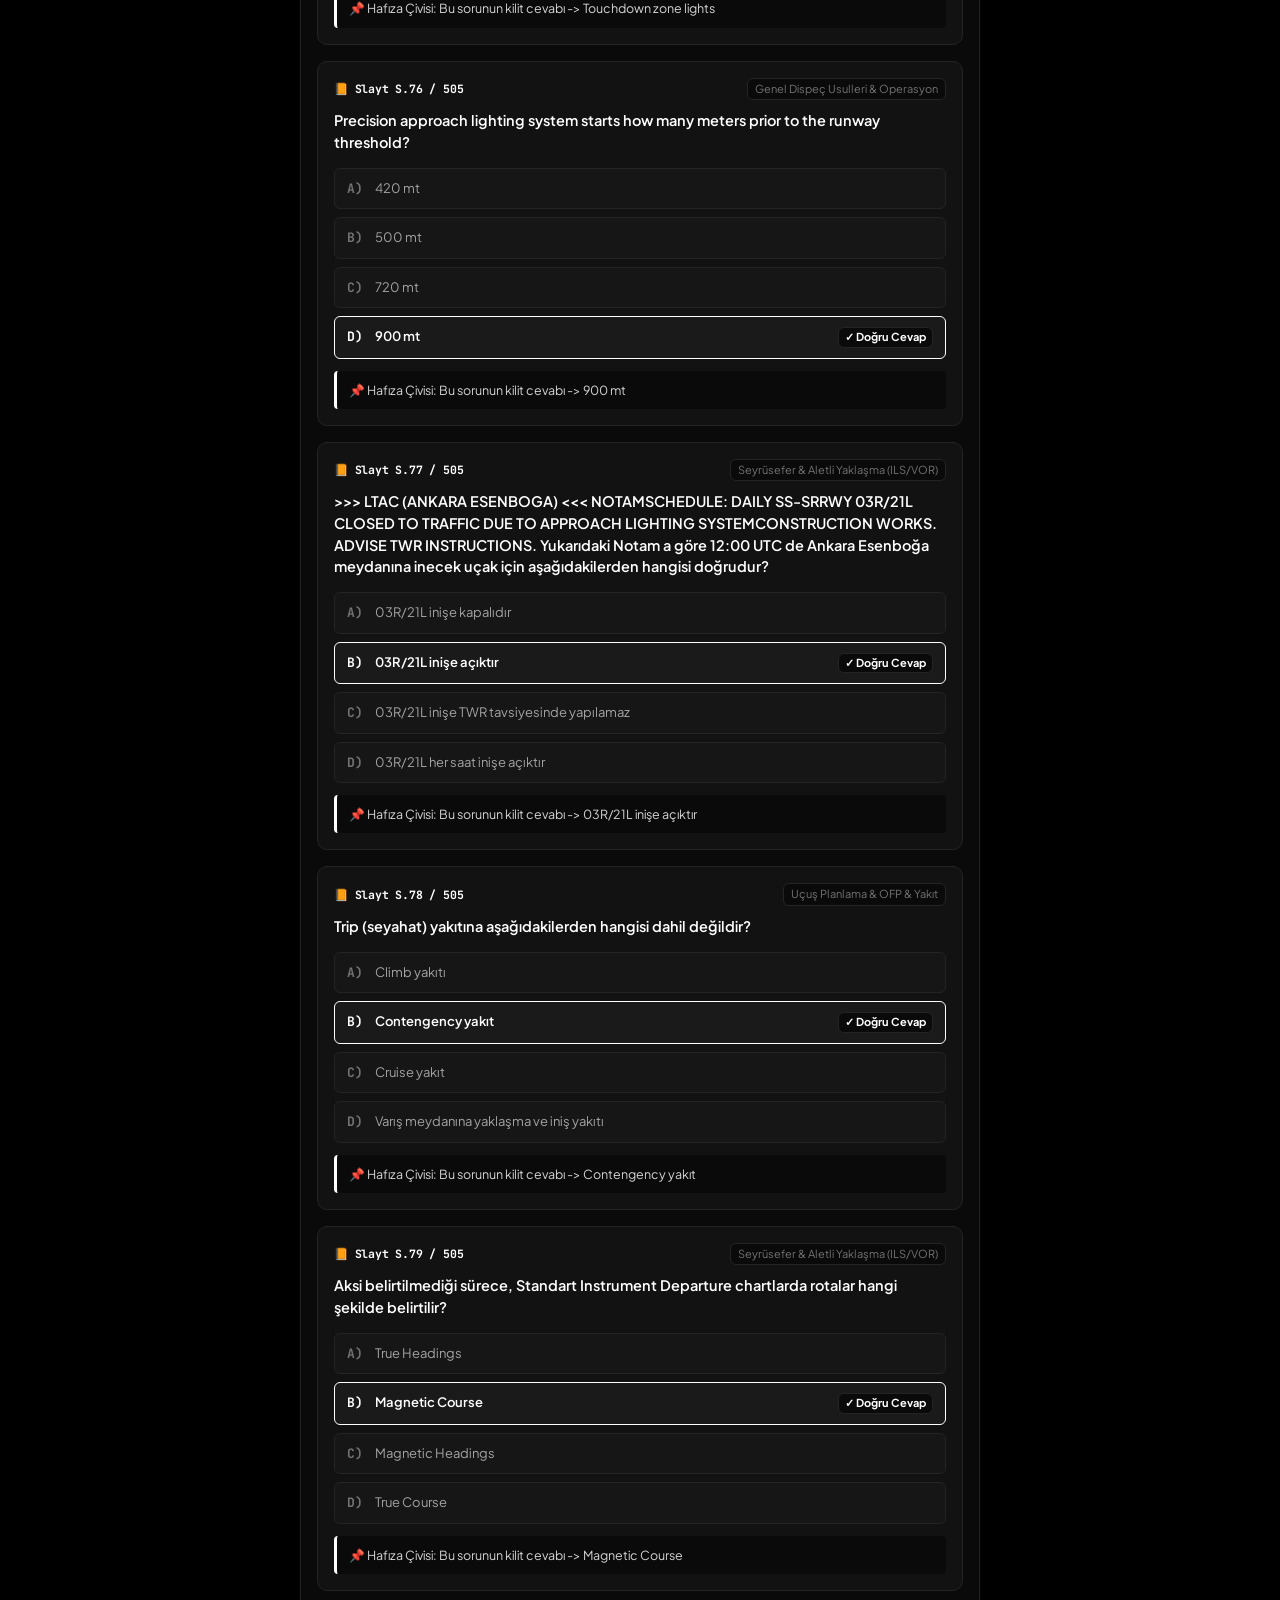
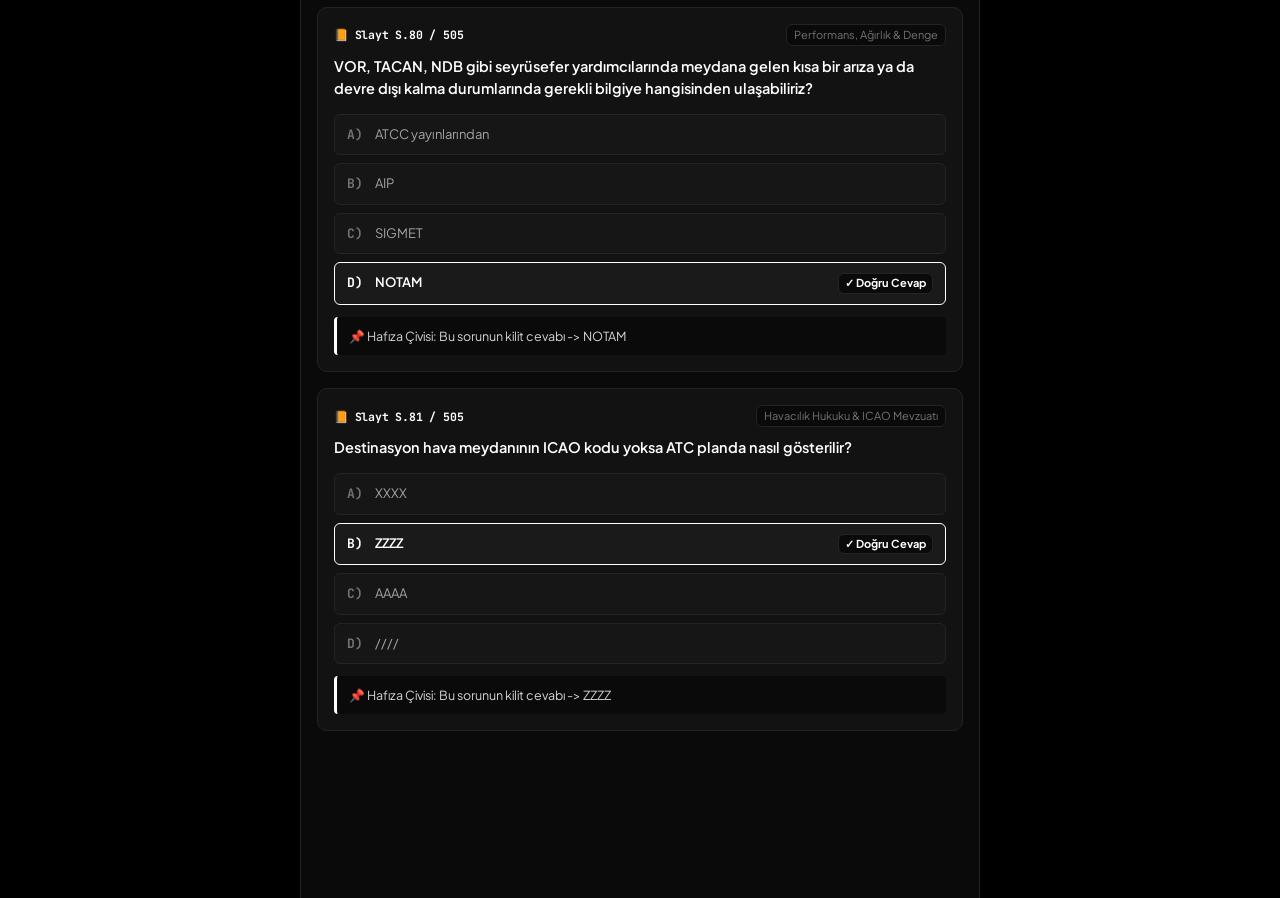
==== commit 5222b526: "fix(header): remove blur artifacts with solid oled black, lower buttons below dynamic island" ====
--- a/index.html
+++ b/index.html
@@ -9,7 +9,7 @@
   <meta name="apple-mobile-web-app-status-bar-style" content="black-translucent">
   <link rel="manifest" href="manifest.json">
   <link rel="icon" href="icon-192.png">
-  <link rel="stylesheet" href="style.css?v=2.5">
+  <link rel="stylesheet" href="style.css?v=2.6">
   <link rel="preconnect" href="https://fonts.googleapis.com">
   <link rel="preconnect" href="https://fonts.gstatic.com" crossorigin>
   <link href="https://fonts.googleapis.com/css2?family=JetBrains+Mono:wght@500;700&family=Plus+Jakarta+Sans:wght@400;500;600;700;800&display=swap" rel="stylesheet">
--- a/style.css
+++ b/style.css
@@ -41,8 +41,8 @@
   --peg-border: #ffffff;
   --peg-text: #d4d4d4;
 
-  --header-bg: rgba(0, 0, 0, 0.95);
-  --nav-bg: rgba(0, 0, 0, 0.95);
+  --header-bg: #000000;
+  --nav-bg: #000000;
   --modal-bg: #0d0d0d;
   --modal-overlay: rgba(0, 0, 0, 0.85);
 
@@ -90,8 +90,8 @@
   --peg-border: #111827;
   --peg-text: #374151;
 
-  --header-bg: rgba(255, 255, 255, 0.95);
-  --nav-bg: rgba(255, 255, 255, 0.95);
+  --header-bg: #ffffff;
+  --nav-bg: #ffffff;
   --modal-bg: #ffffff;
   --modal-overlay: rgba(0, 0, 0, 0.5);
 
@@ -111,8 +111,9 @@
   --radius-full: 9999px;
 
   --nav-height: 60px;
-  --header-content-height: 48px;
-  --header-safe-height: calc(var(--header-content-height) + max(env(safe-area-inset-top, 0px), 8px));
+  --header-content-height: 40px;
+  --header-top-pad: max(calc(env(safe-area-inset-top, 0px) + 12px), 16px);
+  --header-safe-height: calc(var(--header-top-pad) + var(--header-content-height) + 10px);
 }
 
 * {
@@ -174,14 +175,12 @@
   min-height: var(--header-safe-height);
   box-sizing: border-box;
   background-color: var(--header-bg);
-  backdrop-filter: blur(16px);
-  -webkit-backdrop-filter: blur(16px);
   border-bottom: 1px solid var(--border-subtle);
   display: flex;
-  align-items: center;
+  align-items: flex-end;
   justify-content: space-between;
-  padding-top: max(env(safe-area-inset-top, 0px), 8px);
-  padding-bottom: 6px;
+  padding-top: var(--header-top-pad);
+  padding-bottom: 10px;
   padding-left: 12px;
   padding-right: 12px;
   z-index: 100;
@@ -580,8 +579,6 @@
   top: var(--header-safe-height);
   z-index: 80;
   background-color: var(--header-bg);
-  backdrop-filter: blur(12px);
-  -webkit-backdrop-filter: blur(12px);
   padding: 10px 16px;
   border-bottom: 1px solid var(--border-subtle);
 }
@@ -964,8 +961,6 @@
   height: calc(var(--nav-height) + env(safe-area-inset-bottom, 16px));
   padding-bottom: env(safe-area-inset-bottom, 16px);
   background-color: var(--nav-bg);
-  backdrop-filter: blur(16px);
-  -webkit-backdrop-filter: blur(16px);
   border-top: 1px solid var(--border-subtle);
   display: flex;
   align-items: center;
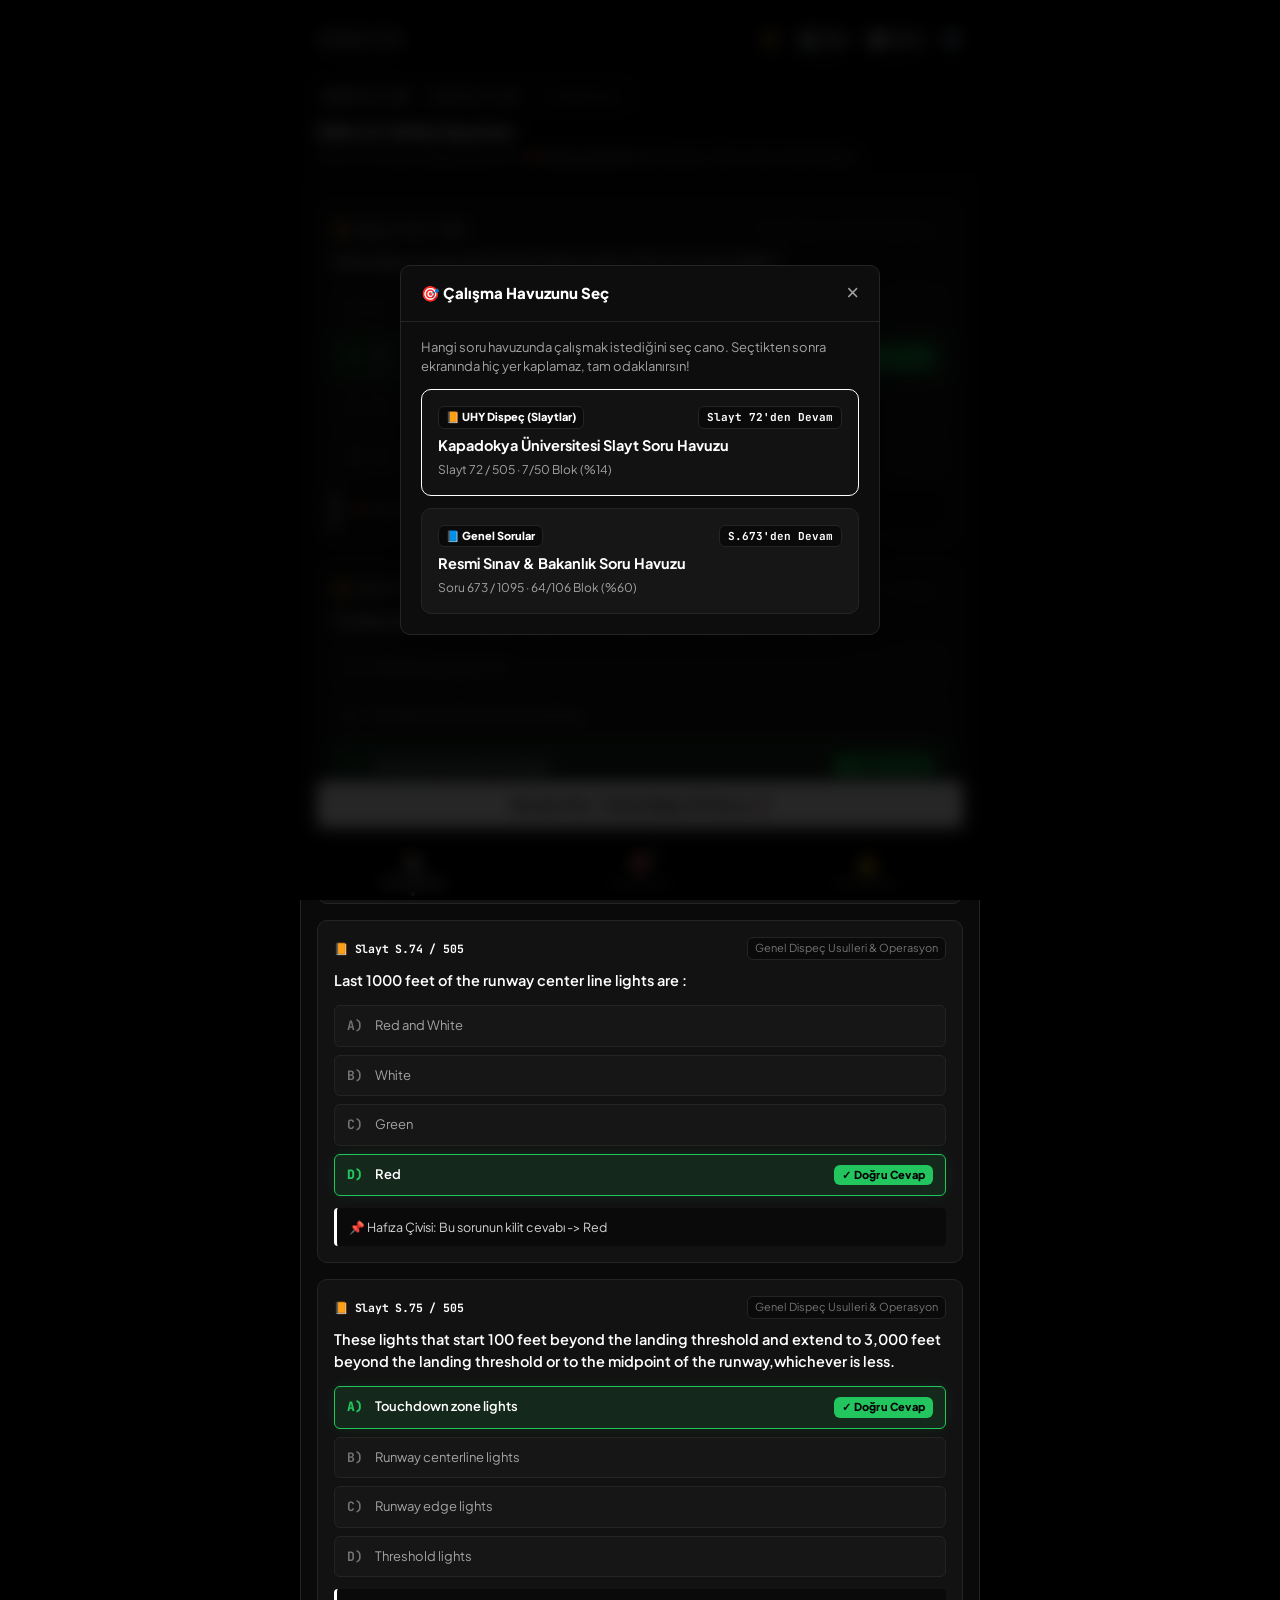
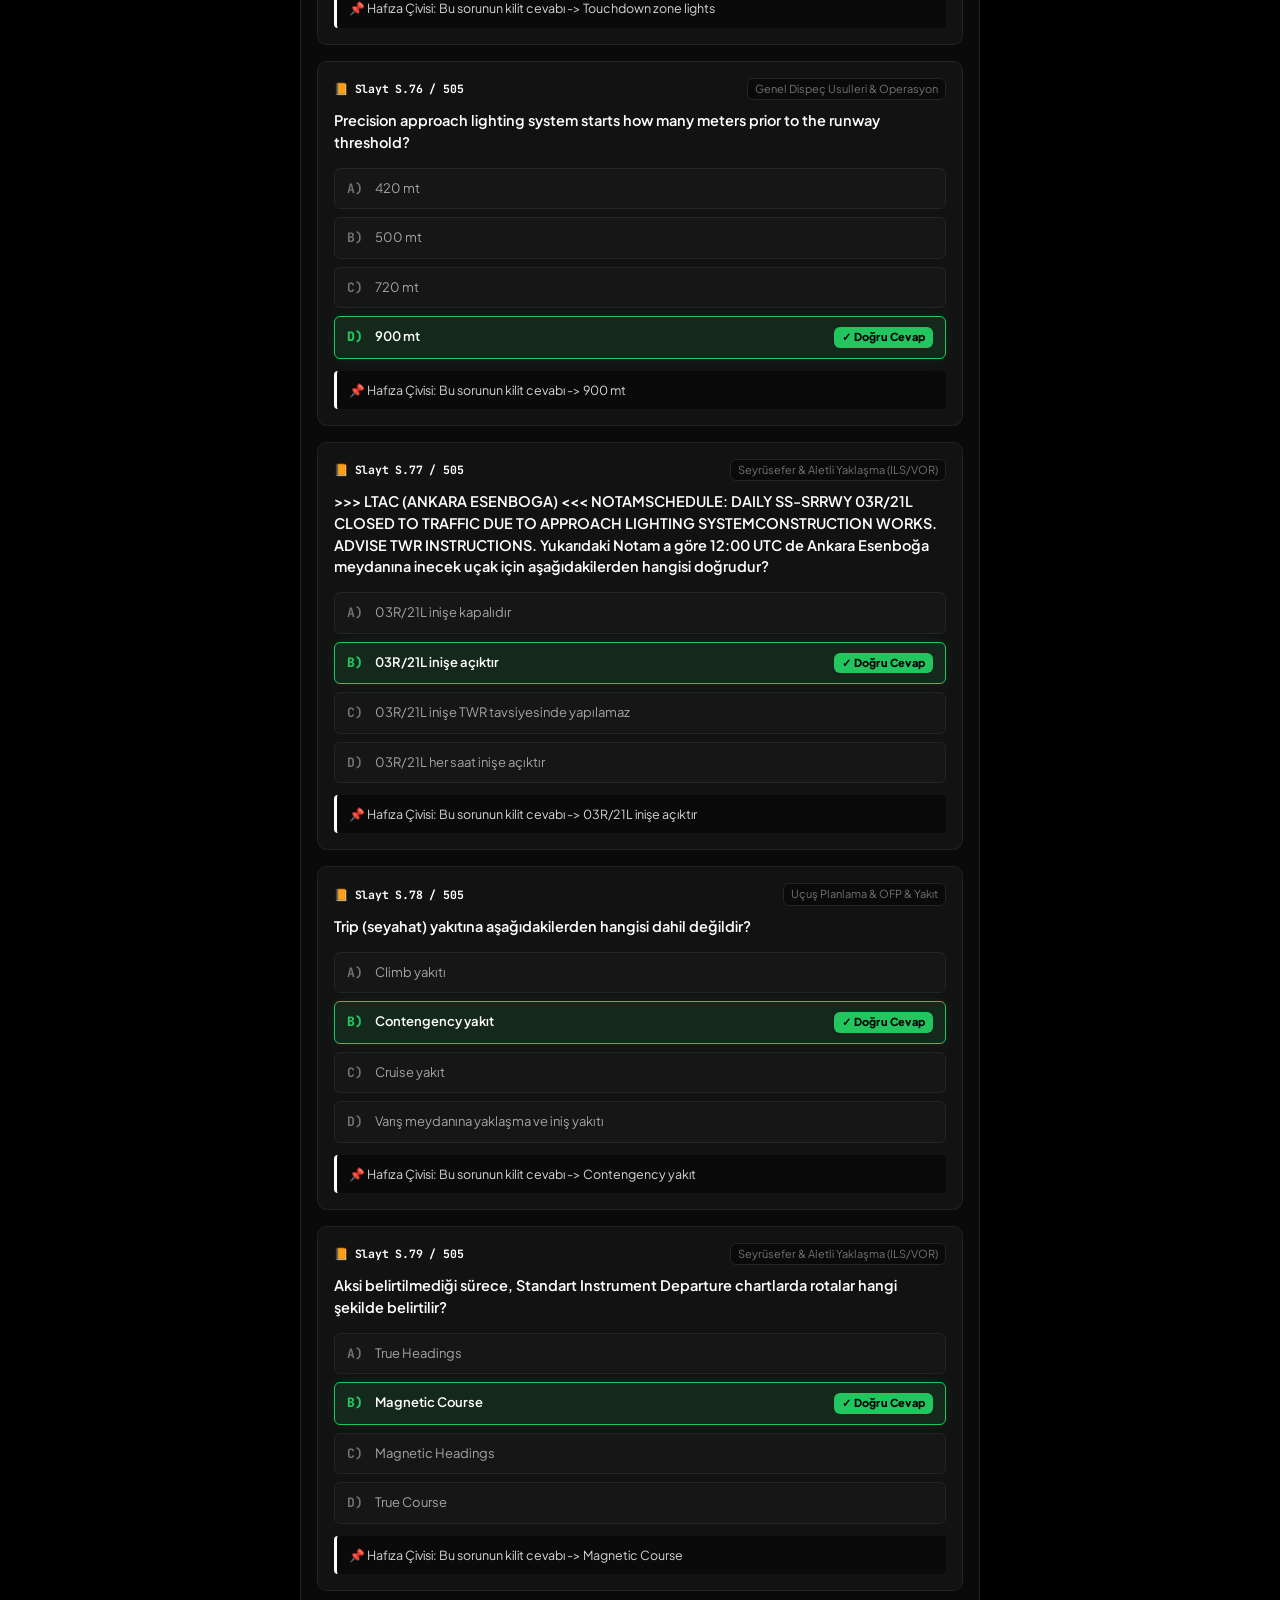
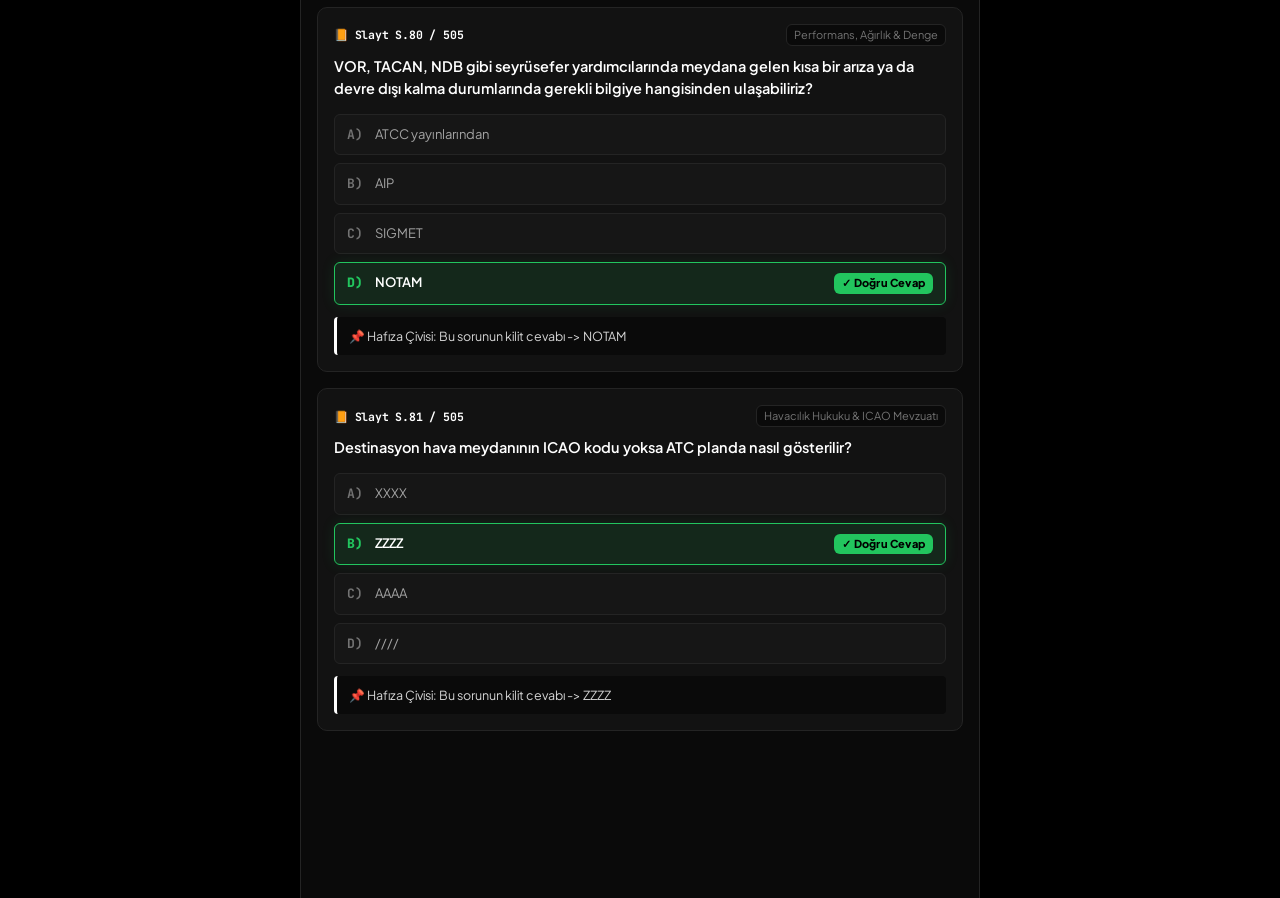
==== commit ce76ecb7: "feat(study): highlight correct answers in vibrant emerald green for maximum visual recall" ====
--- a/index.html
+++ b/index.html
@@ -9,7 +9,7 @@
   <meta name="apple-mobile-web-app-status-bar-style" content="black-translucent">
   <link rel="manifest" href="manifest.json">
   <link rel="icon" href="icon-192.png">
-  <link rel="stylesheet" href="style.css?v=2.6">
+  <link rel="stylesheet" href="style.css?v=2.7">
   <link rel="preconnect" href="https://fonts.googleapis.com">
   <link rel="preconnect" href="https://fonts.gstatic.com" crossorigin>
   <link href="https://fonts.googleapis.com/css2?family=JetBrains+Mono:wght@500;700&family=Plus+Jakarta+Sans:wght@400;500;600;700;800&display=swap" rel="stylesheet">
--- a/style.css
+++ b/style.css
@@ -33,9 +33,11 @@
   --opt-circle-selected-bg: #000000;
   --opt-circle-selected-text: #ffffff;
 
-  --correct-bg: #1a1a1a;
-  --correct-border: #ffffff;
-  --correct-text: #ffffff;
+  --correct-bg: rgba(34, 197, 94, 0.12);
+  --correct-border: #22c55e;
+  --correct-text: #22c55e;
+  --correct-tag-bg: #22c55e;
+  --correct-tag-text: #000000;
 
   --peg-bg: #0a0a0a;
   --peg-border: #ffffff;
@@ -82,9 +84,11 @@
   --opt-circle-selected-bg: #ffffff;
   --opt-circle-selected-text: #111827;
 
-  --correct-bg: #f8fafc;
-  --correct-border: #111827;
-  --correct-text: #111827;
+  --correct-bg: rgba(22, 163, 74, 0.08);
+  --correct-border: #16a34a;
+  --correct-text: #15803d;
+  --correct-tag-bg: #16a34a;
+  --correct-tag-text: #ffffff;
 
   --peg-bg: #f3f4f6;
   --peg-border: #111827;
@@ -465,9 +469,10 @@
 
 .study-opt.is-correct {
   background-color: var(--correct-bg);
-  border-color: var(--correct-border);
-  color: var(--correct-text);
+  border: 1.5px solid var(--correct-border);
+  color: var(--text-main);
   font-weight: 600;
+  box-shadow: 0 0 14px rgba(34, 197, 94, 0.12);
 }
 
 .opt-letter {
@@ -479,17 +484,27 @@
 
 .study-opt.is-correct .opt-letter {
   color: var(--correct-text);
+  font-weight: 800;
+}
+
+.study-opt.is-correct .opt-text {
+  color: var(--text-main);
+  font-weight: 600;
 }
 
 .correct-tag {
   margin-left: auto;
   font-size: 11px;
-  font-weight: 700;
-  color: var(--correct-text);
-  background: var(--bg-surface);
-  border: 1px solid var(--border-subtle);
-  padding: 1px 6px;
-  border-radius: var(--radius-sm);
+  font-weight: 800;
+  color: var(--correct-tag-text);
+  background: var(--correct-tag-bg);
+  border: none;
+  padding: 2px 8px;
+  border-radius: var(--radius-sm);
+  display: inline-flex;
+  align-items: center;
+  gap: 4px;
+  letter-spacing: 0.2px;
 }
 
 /* Hafıza Çivisi (Memory Peg) */
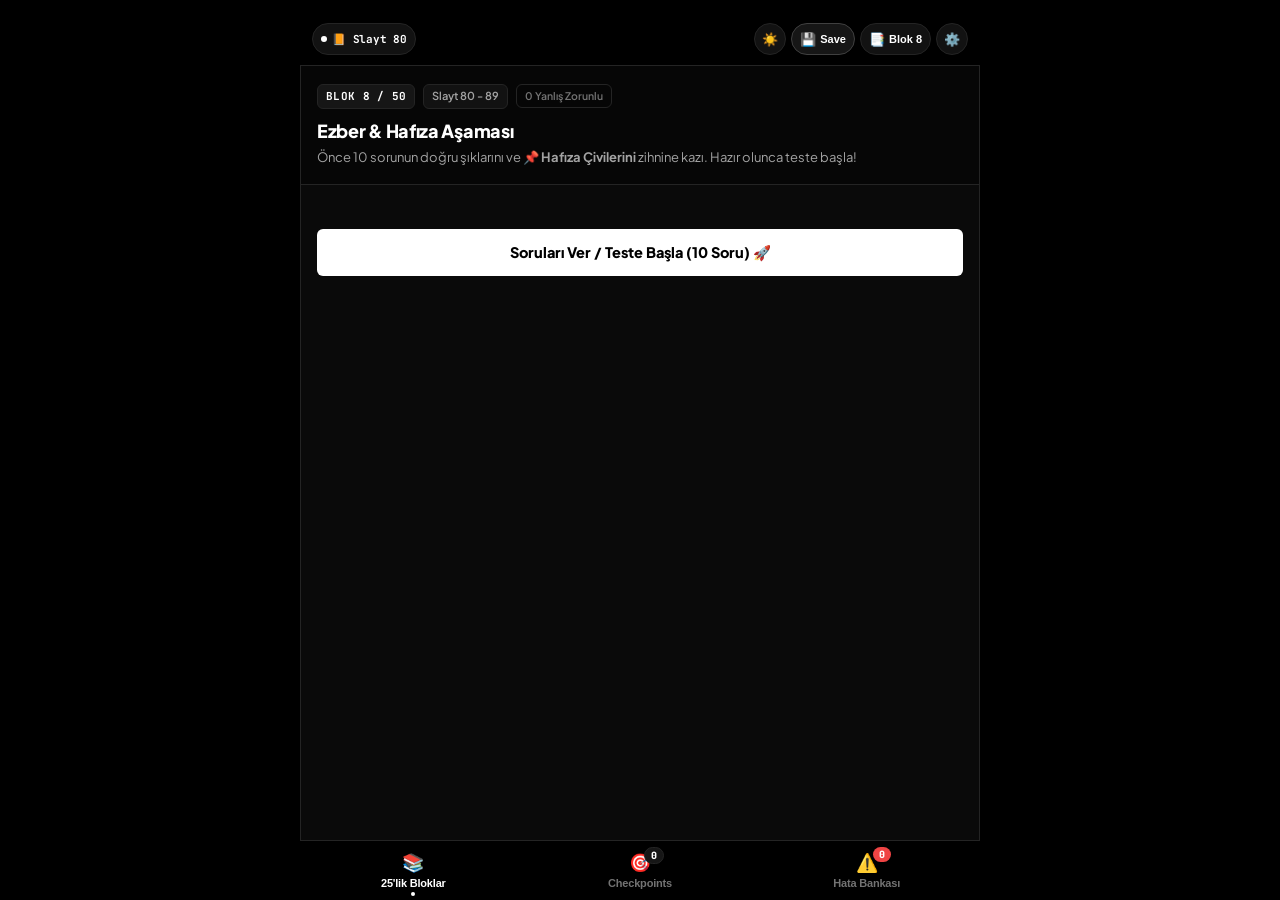
==== commit 60ec090c: "feat: 500 Slayt havuzu 25erlik bloklara guncellendi ve Hata Bankasi entegre edildi" ====
--- a/index.html
+++ b/index.html
@@ -151,7 +151,7 @@
           <div class="screen-hero">
             <span class="badge-accent">HER 4 BLOK = 1 CHECKPOINT</span>
             <h2 class="hero-title" id="checkpointHeroTitle">Checkpoint Alanı (40'lık Denemeler)</h2>
-            <p class="hero-desc">10'luk bloklarda ustalaştığın her 40 soru burada bir deneme satırı olarak açılır. Bilgilerini 40 soruluk sınav modunda sına!</p>
+            <p class="hero-desc">Bloklarda ustalaştığın her 50 soru burada bir deneme satırı olarak açılır. Bilgilerini kapsamlı sınav modunda sına!</p>
           </div>
 
           <div class="checkpoint-cards-list" id="checkpointCardsContainer">
@@ -211,12 +211,12 @@
               <span class="badge-range">Tekrar Odaklı</span>
             </div>
             <h2 class="hero-title">Hata Bankası</h2>
-            <p class="hero-desc">10'luk bloklarda ve Checkpointlerde kaçırdığın tüm sorular burada toplanır. Çözdükçe listeden temizle!</p>
+            <p class="hero-desc">Çözdüğün bloklarda ve Checkpointlerde kaçırdığın tüm sorular burada toplanır. Çözdükçe listeden temizle!</p>
           </div>
 
           <div class="filter-chips-row">
             <button class="chip active" data-filter="all">Tümü (<span id="chipAllCount">0</span>)</button>
-            <button class="chip" data-filter="block">10'luk Blok Hataları (<span id="chipBlockCount">0</span>)</button>
+            <button class="chip" data-filter="block">25'lik Blok Hataları (<span id="chipBlockCount">0</span>)</button>
             <button class="chip" data-filter="checkpoint">Checkpoint Hataları (<span id="chipCheckpointCount">0</span>)</button>
           </div>
 
@@ -238,7 +238,7 @@
     <nav class="bottom-nav">
       <button class="nav-item active" id="navTab1" data-tab="tab1">
         <span class="nav-icon">📚</span>
-        <span class="nav-label">10'luk Bloklar</span>
+        <span class="nav-label">25'lik Bloklar</span>
         <span class="nav-dot" id="tab1Dot"></span>
       </button>
       <button class="nav-item" id="navTab2" data-tab="tab2">
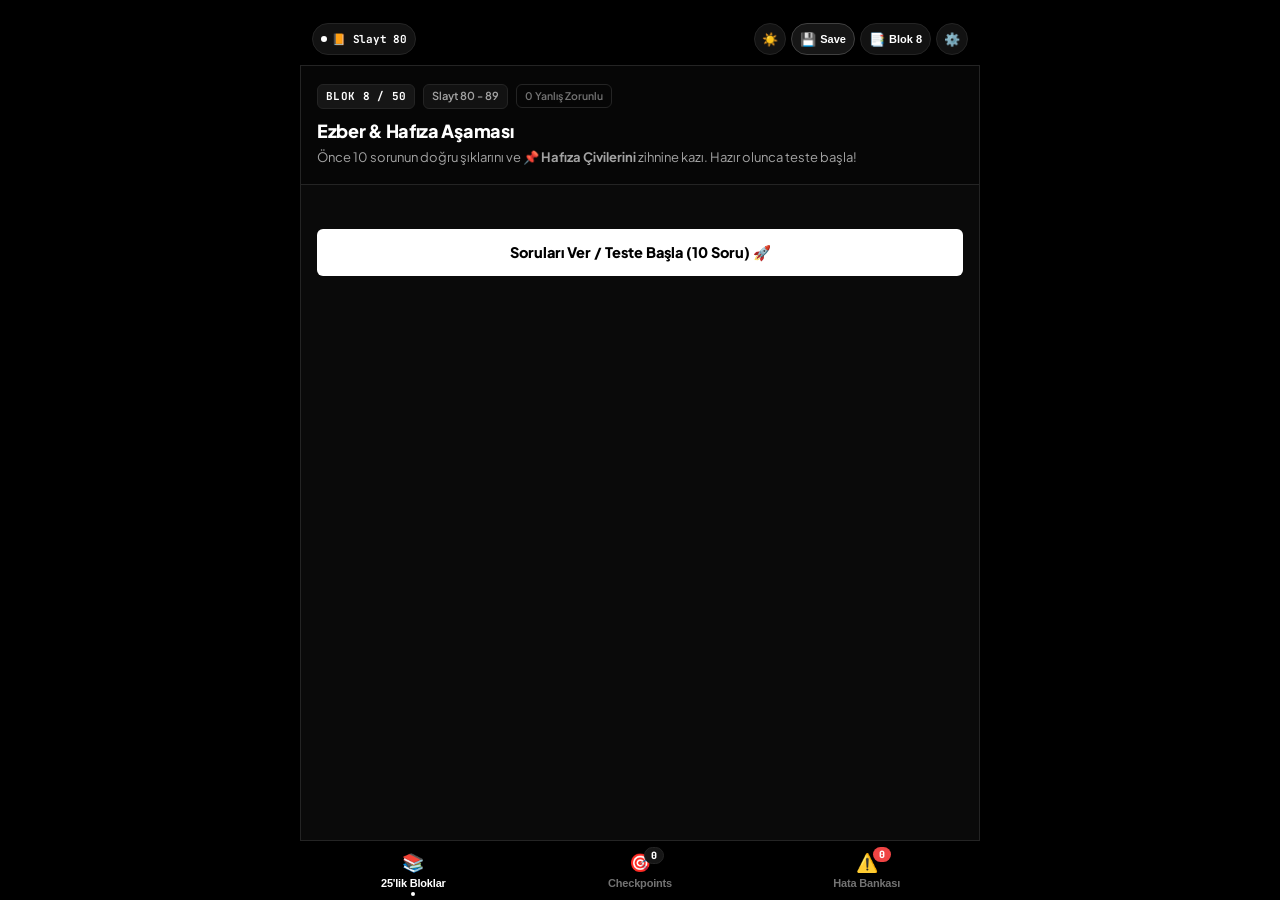
==== commit ba65b8ff: "fix: dogrudan interaktif 25 soruluk test moduna gecildi, mobil dokunma kilidi kaldirildi (v3.5)" ====
--- a/index.html
+++ b/index.html
@@ -74,12 +74,12 @@
           </div>
         </div>
 
-        <!-- Block Subview B: 10 Soruluk Test -->
+        <!-- Block Subview B: 25'lik Test -->
         <div class="subview hidden" id="blockQuizScreen">
           <div class="quiz-sticky-header">
             <div class="quiz-progress-row">
               <span class="quiz-badge" id="quizBlockBadge">Blok 8 Testi</span>
-              <span class="quiz-count" id="quizAnsweredCount">0 / 10 İşaretlendi</span>
+              <span class="quiz-count" id="quizAnsweredCount">0 / 25 İşaretlendi</span>
             </div>
             <div class="progress-bar-track">
               <div class="progress-bar-fill" id="quizProgressFill" style="width: 0%"></div>
@@ -337,7 +337,7 @@
         <button class="modal-close-btn" id="btnCloseBlockPicker">&times;</button>
       </div>
       <div class="modal-legend">
-        <span class="legend-item"><span class="dot done"></span> Tamamlandı (10/10)</span>
+        <span class="legend-item"><span class="dot done"></span> Tamamlandı (25/25)</span>
         <span class="legend-item"><span class="dot active"></span> Aktif</span>
         <span class="legend-item"><span class="dot locked"></span> Kilitli</span>
       </div>
@@ -382,7 +382,7 @@
   </div>
 
   <!-- Scripts -->
-  <script src="questions.js?v=2.2"></script>
-  <script src="app.js?v=2.4"></script>
+  <script src="questions.js?v=3.5"></script>
+  <script src="app.js?v=3.5"></script>
 </body>
 </html>
--- a/style.css
+++ b/style.css
@@ -540,6 +540,8 @@
   border: 1px solid var(--border-subtle);
   border-radius: var(--radius-md);
   color: var(--text-main);
+  touch-action: manipulation;
+  -webkit-tap-highlight-color: transparent;
   font-family: var(--font-sans);
   font-size: 13.5px;
   line-height: 1.45;
@@ -1063,8 +1065,13 @@
   padding: 16px;
 }
 
-.modal-overlay.hidden {
-  display: none;
+.modal-overlay.hidden,
+div.modal-overlay.hidden {
+  display: none !important;
+  visibility: hidden !important;
+  pointer-events: none !important;
+  opacity: 0 !important;
+  z-index: -9999 !important;
 }
 
 .modal-card {
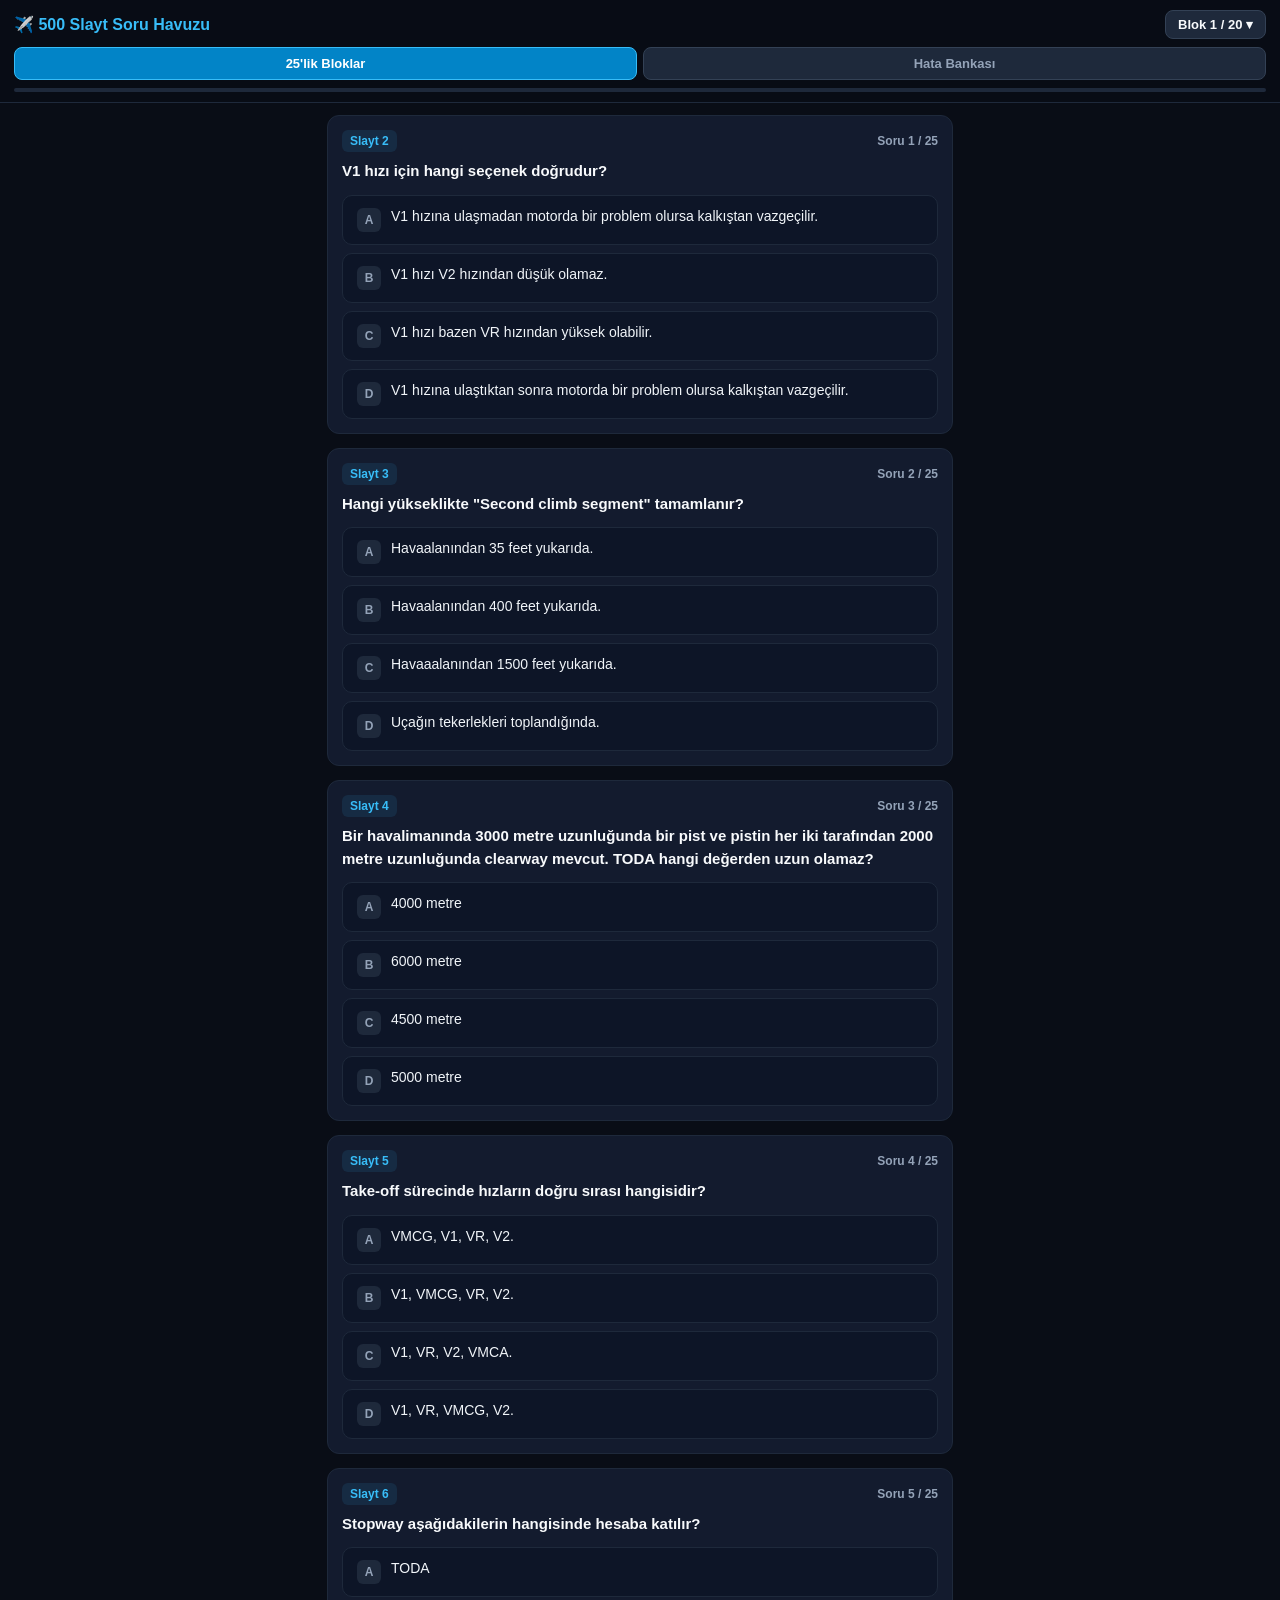
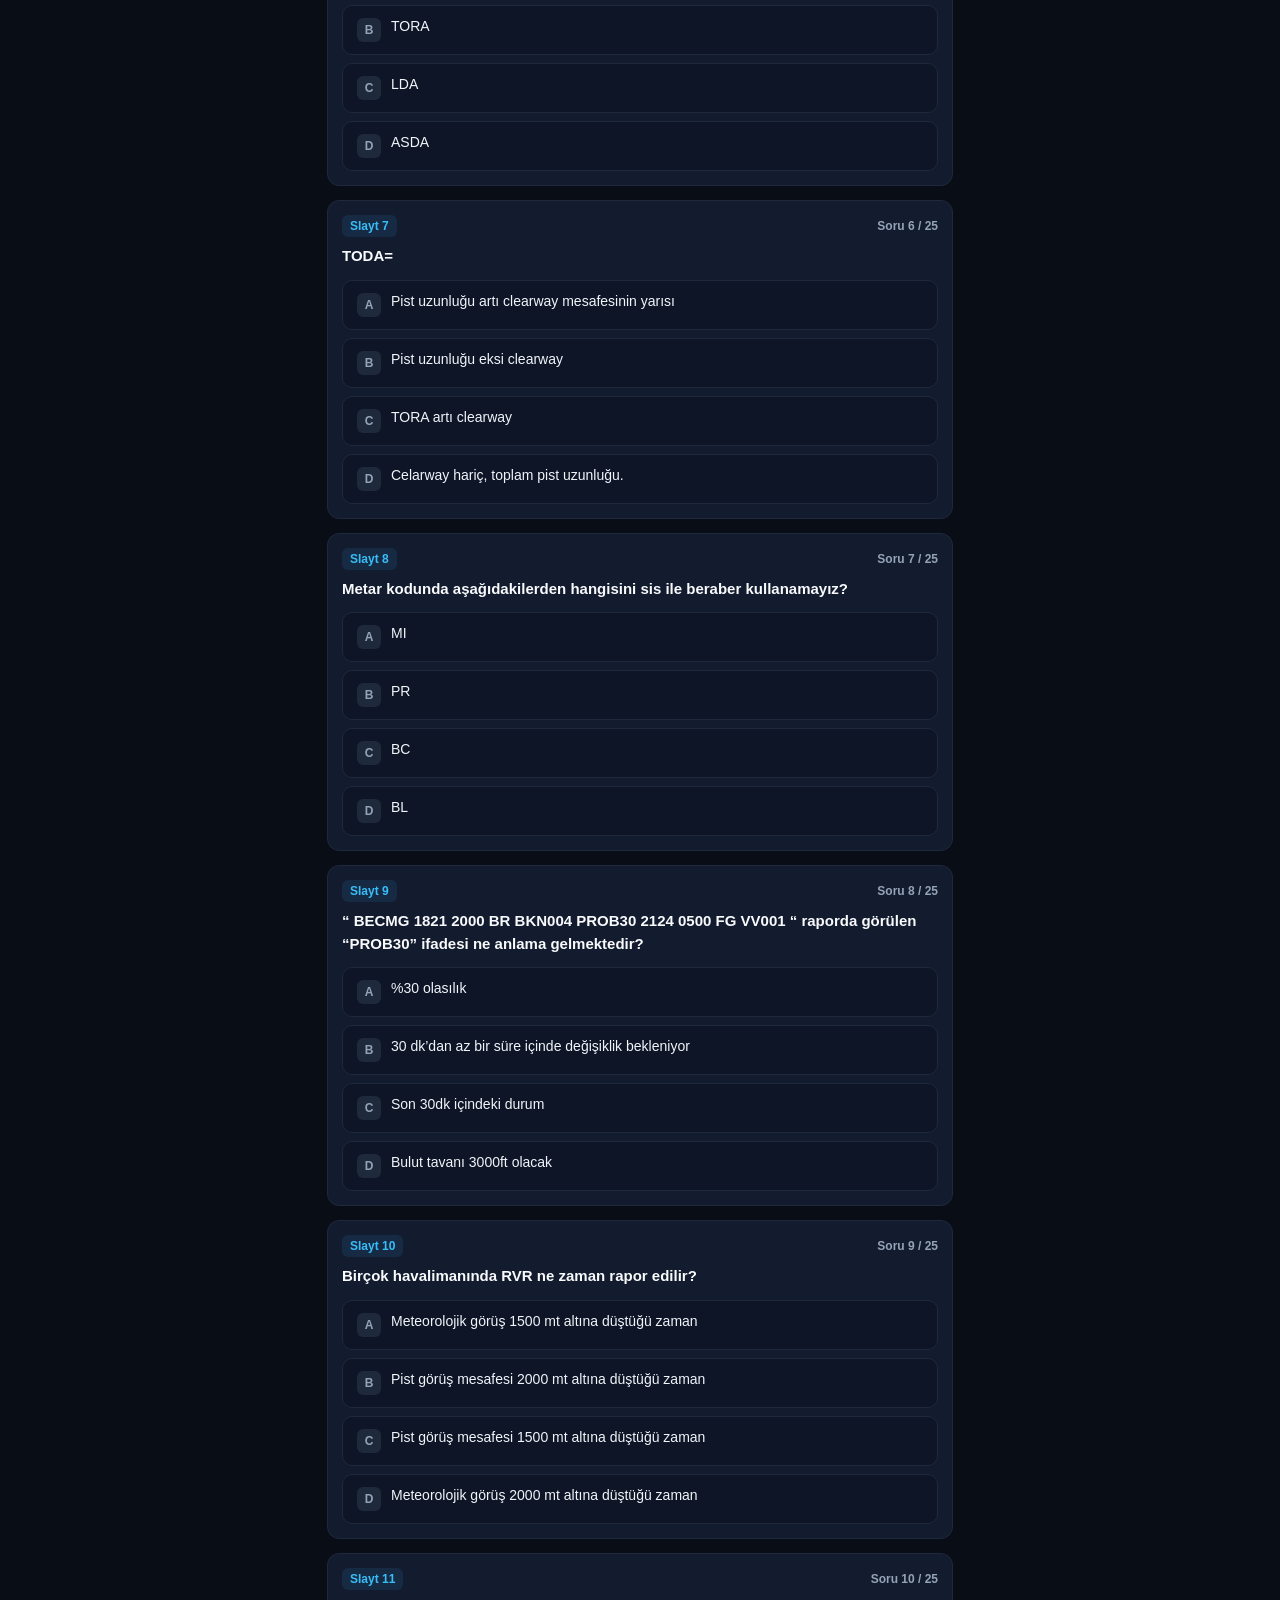
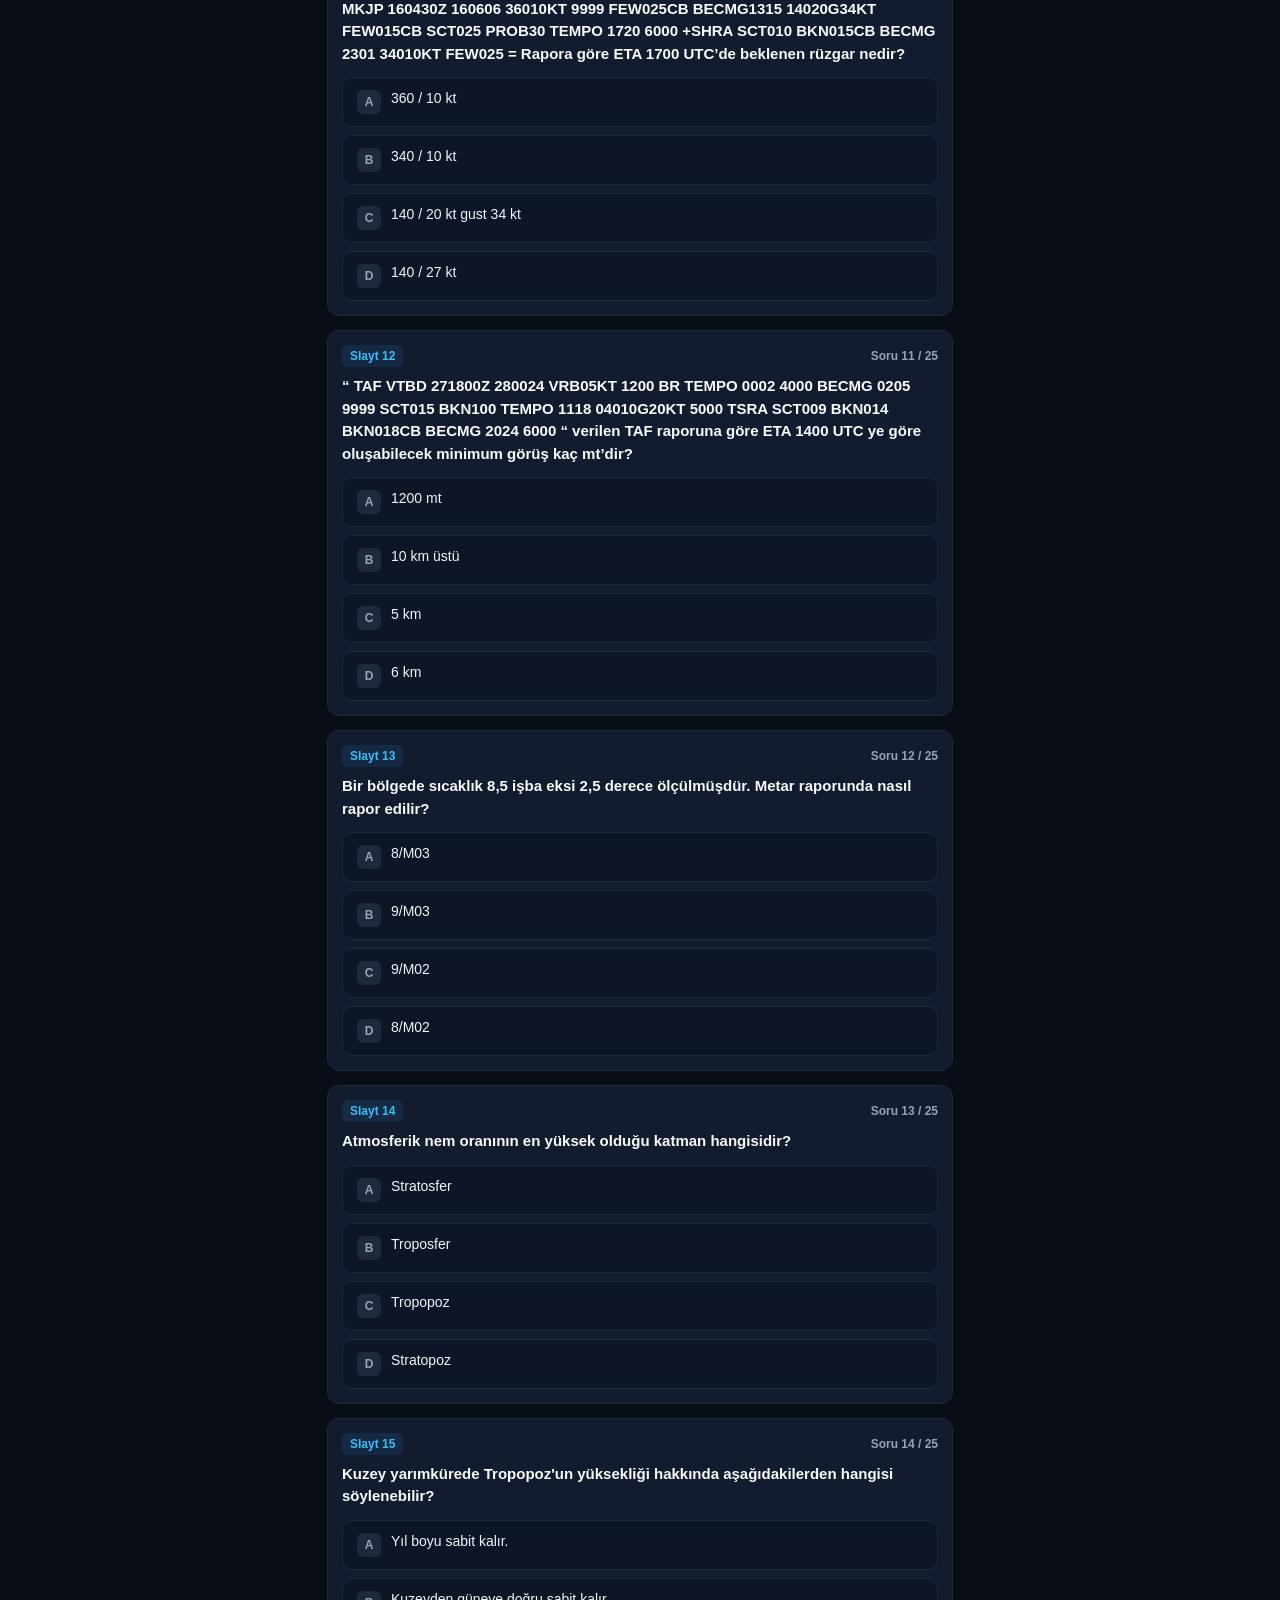
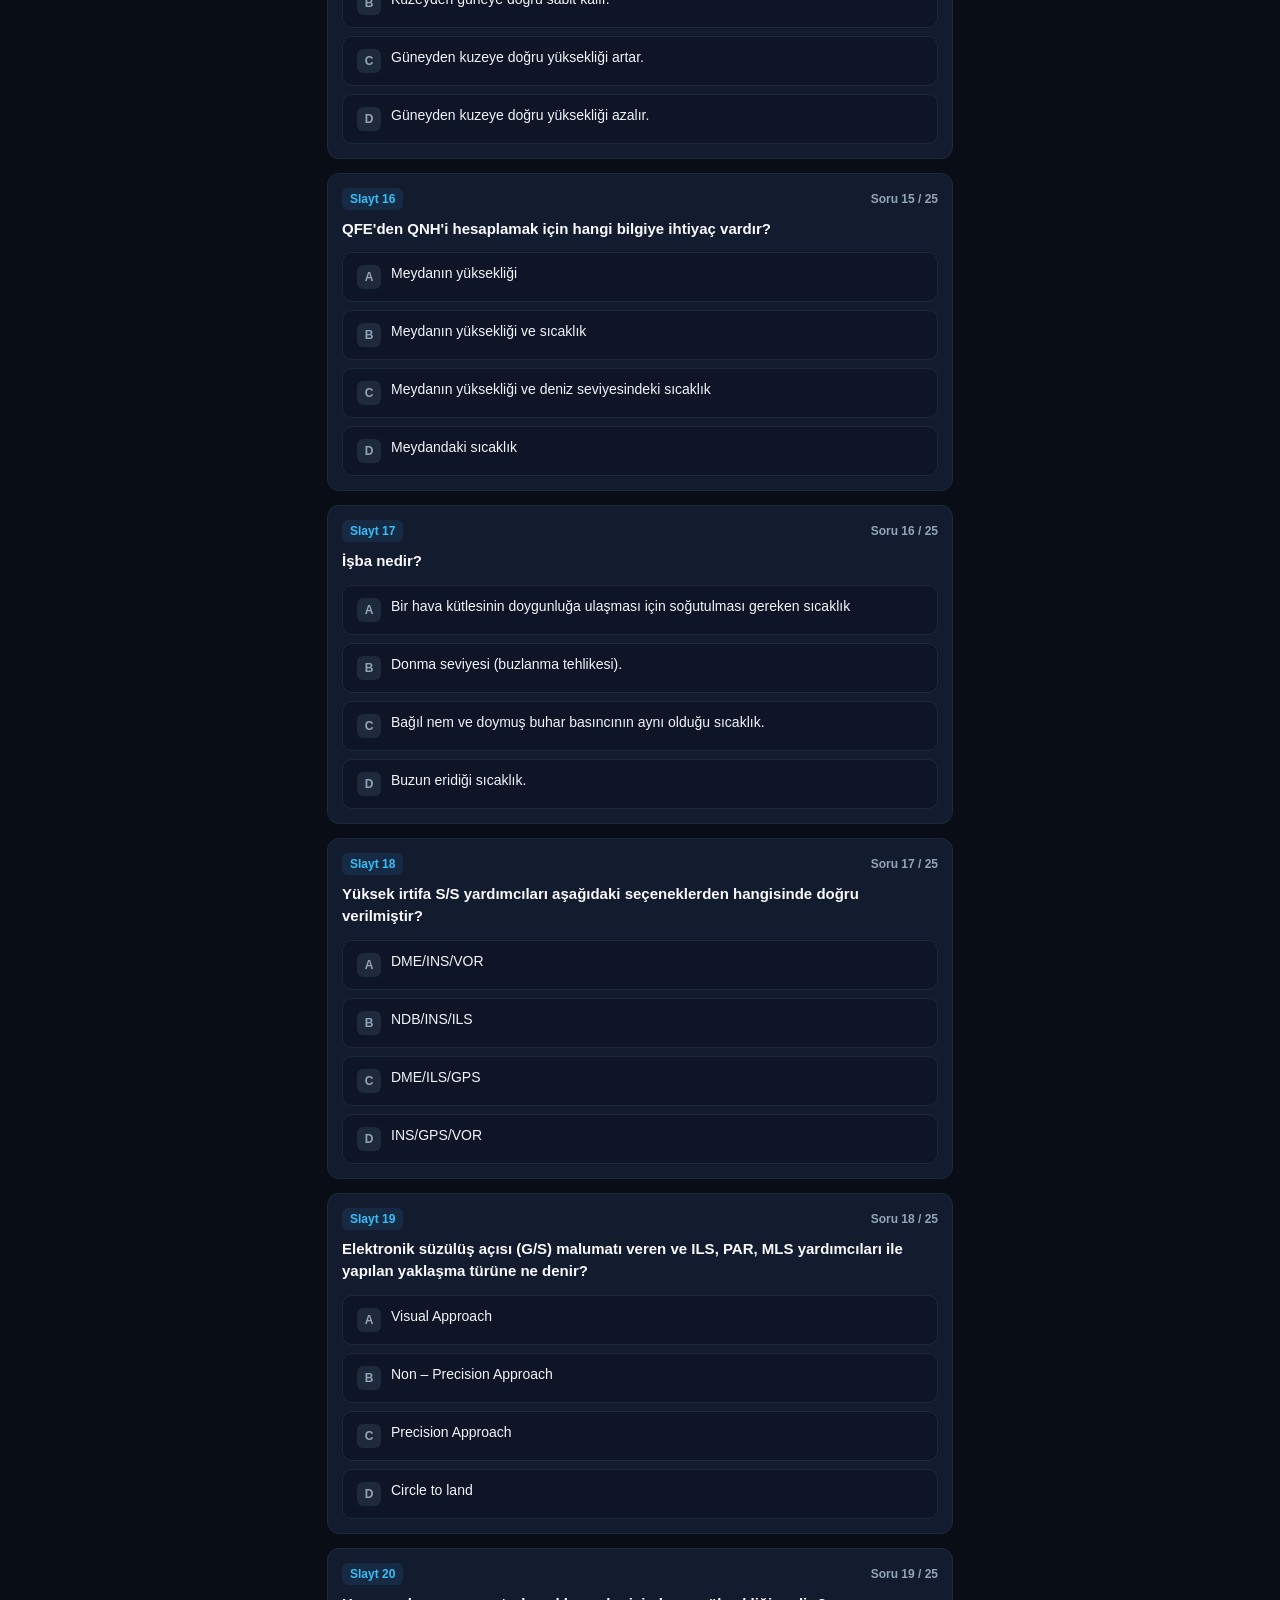
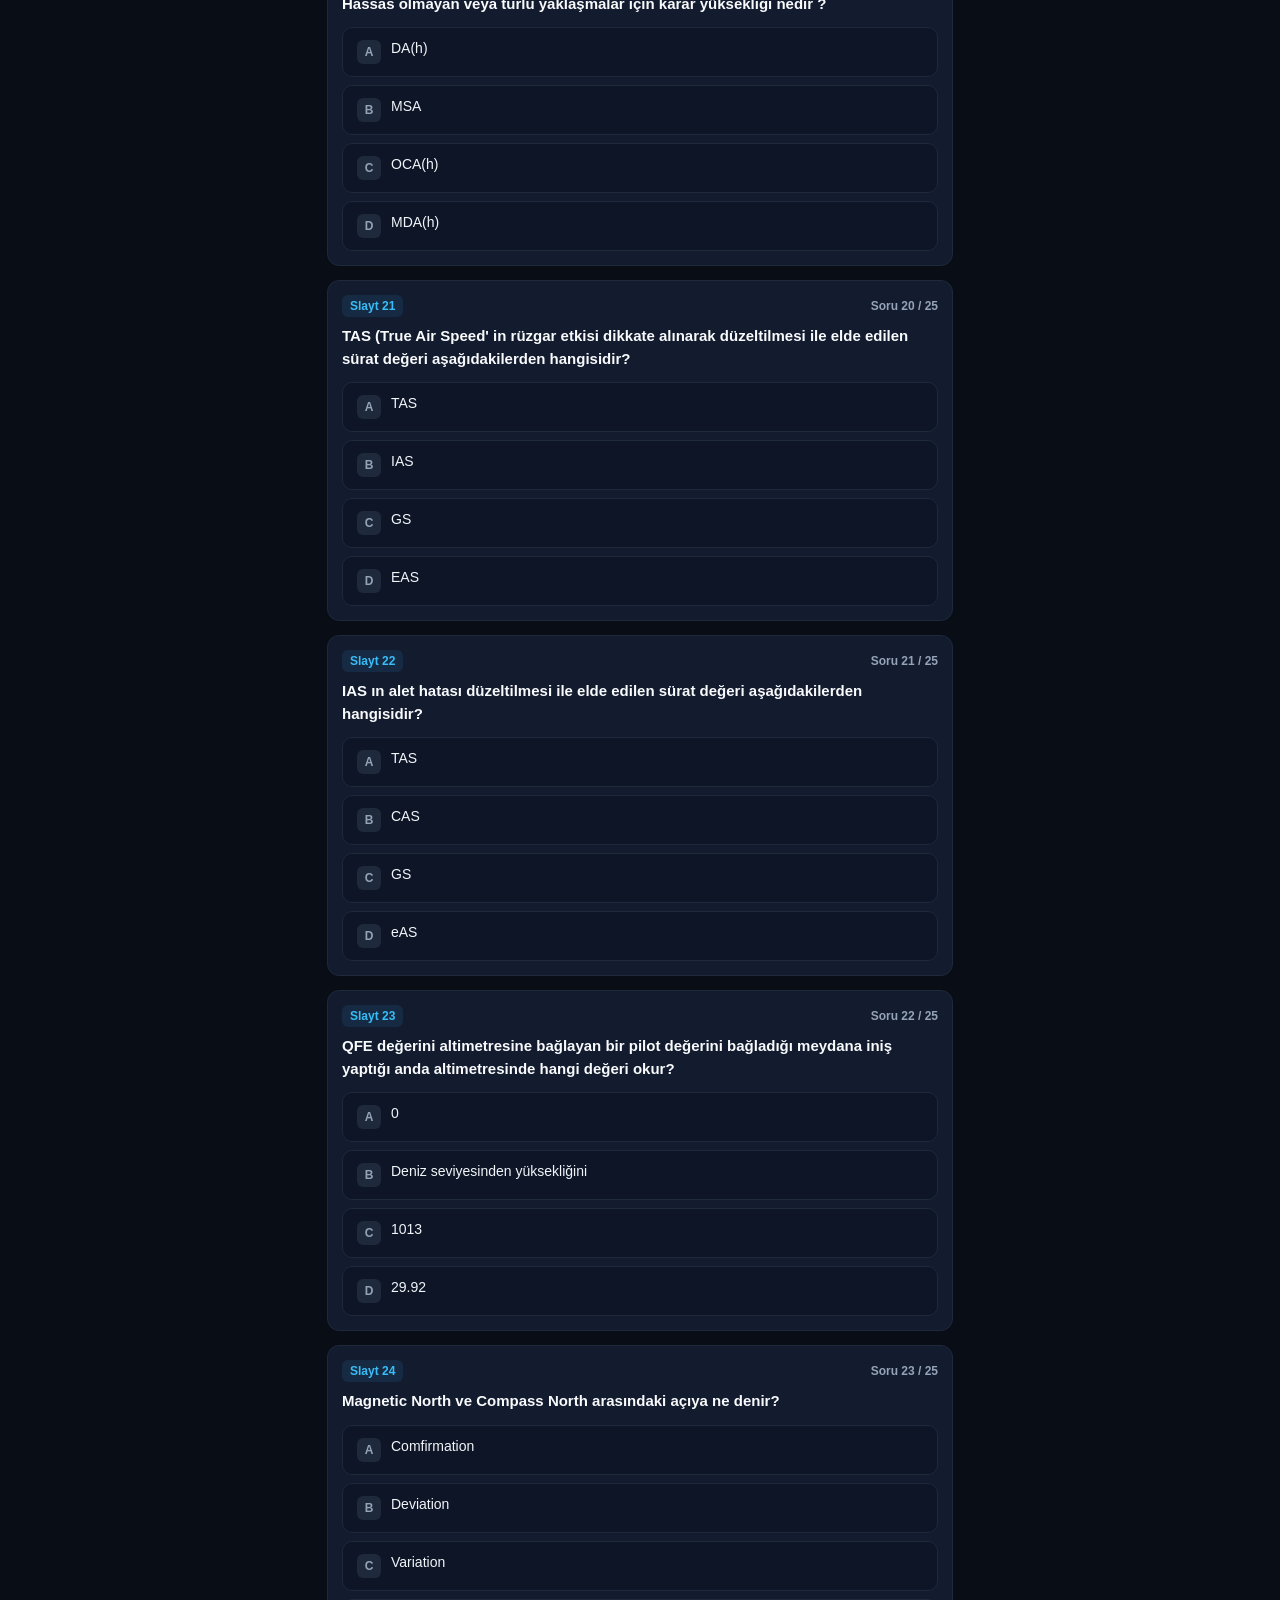
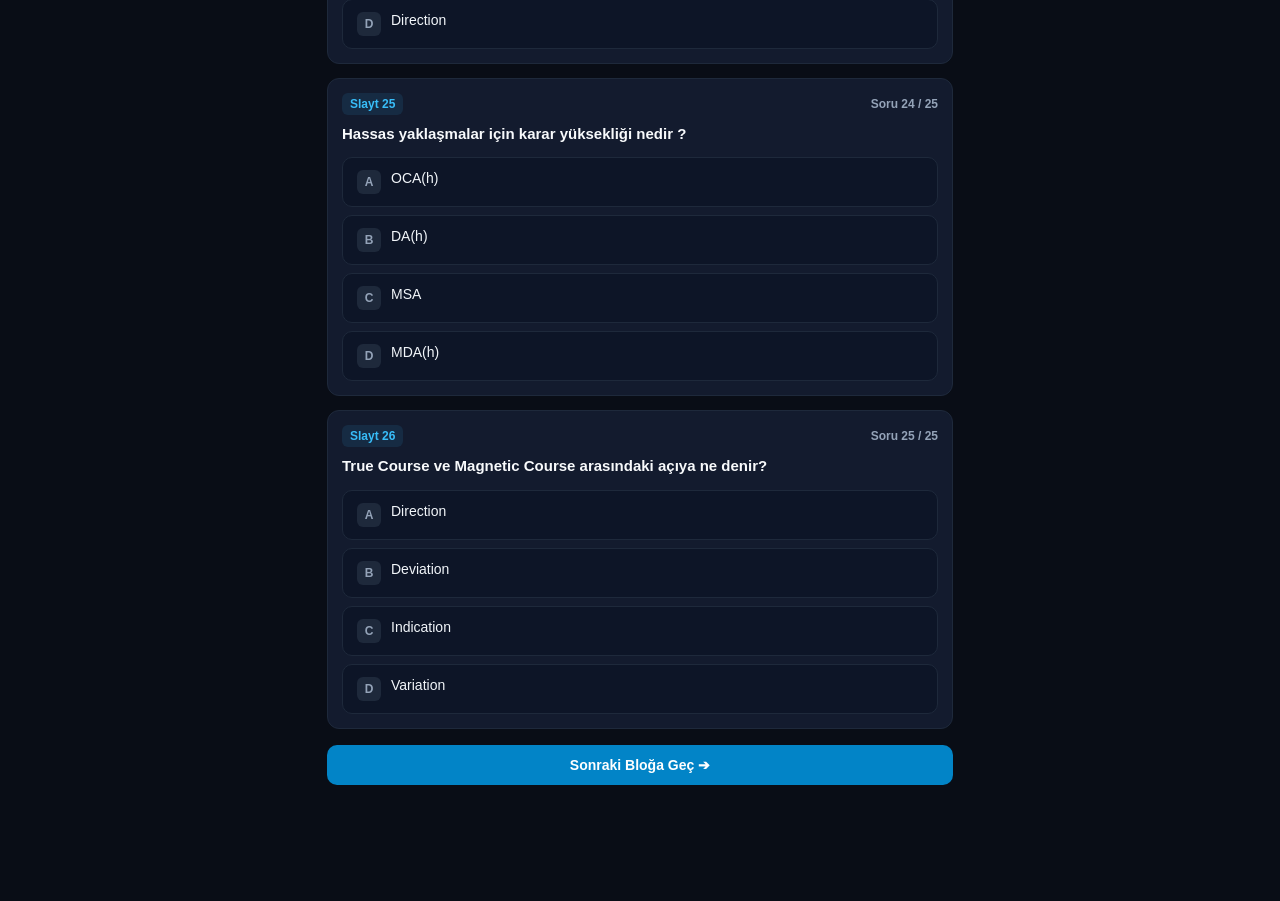
==== commit a1f3cb9b: "feat: sifirdan sifir-bagimlilik tek dosya 500 slayt 25er soru test ve hata bankasi uygulamasi" ====
--- a/index.html
+++ b/index.html
@@ -1,388 +1,634 @@
 <!DOCTYPE html>
-<html lang="tr" data-theme="dark">
+<html lang="tr">
 <head>
   <meta charset="UTF-8">
   <meta name="viewport" content="width=device-width, initial-scale=1.0, maximum-scale=1.0, user-scalable=no, viewport-fit=cover">
-  <title>Kapadokya UHY Dispeçer Çalışma Sistemi</title>
-  <meta name="theme-color" content="#07090e">
-  <meta name="apple-mobile-web-app-capable" content="yes">
-  <meta name="apple-mobile-web-app-status-bar-style" content="black-translucent">
-  <link rel="manifest" href="manifest.json">
-  <link rel="icon" href="icon-192.png">
-  <link rel="stylesheet" href="style.css?v=2.7">
-  <link rel="preconnect" href="https://fonts.googleapis.com">
-  <link rel="preconnect" href="https://fonts.gstatic.com" crossorigin>
-  <link href="https://fonts.googleapis.com/css2?family=JetBrains+Mono:wght@500;700&family=Plus+Jakarta+Sans:wght@400;500;600;700;800&display=swap" rel="stylesheet">
+  <title>500 Slayt Sınav Hazırlık</title>
+  <style>
+    :root {
+      --bg: #090d16;
+      --card-bg: #131b2e;
+      --card-border: #1e293b;
+      --text: #f1f5f9;
+      --text-muted: #94a3b8;
+      --accent: #38bdf8;
+      --gold: #f59e0b;
+      --gold-bg: rgba(245, 158, 11, 0.15);
+      --correct: #10b981;
+      --correct-bg: rgba(16, 185, 129, 0.15);
+      --wrong: #ef4444;
+      --wrong-bg: rgba(239, 68, 68, 0.15);
+      --header-bg: rgba(9, 13, 22, 0.95);
+    }
+    * {
+      box-sizing: border-box;
+      margin: 0;
+      padding: 0;
+      -webkit-tap-highlight-color: transparent;
+      user-select: none;
+    }
+    body {
+      background-color: var(--bg);
+      color: var(--text);
+      font-family: -apple-system, BlinkMacSystemFont, "Segoe UI", Roboto, Helvetica, Arial, sans-serif;
+      padding-bottom: 80px;
+      line-height: 1.5;
+    }
+    header {
+      position: sticky;
+      top: 0;
+      z-index: 100;
+      background: var(--header-bg);
+      backdrop-filter: blur(10px);
+      -webkit-backdrop-filter: blur(10px);
+      border-bottom: 1px solid var(--card-border);
+      padding: 10px 14px;
+      display: flex;
+      flex-direction: column;
+      gap: 8px;
+    }
+    .top-row {
+      display: flex;
+      justify-content: space-between;
+      align-items: center;
+    }
+    .brand-title {
+      font-size: 16px;
+      font-weight: 800;
+      color: #38bdf8;
+      display: flex;
+      align-items: center;
+      gap: 6px;
+    }
+    .block-select-btn {
+      background: #1e293b;
+      color: #f8fafc;
+      border: 1px solid #334155;
+      padding: 6px 12px;
+      border-radius: 8px;
+      font-size: 13px;
+      font-weight: 700;
+      cursor: pointer;
+    }
+    .tabs-bar {
+      display: flex;
+      gap: 6px;
+    }
+    .tab-btn {
+      flex: 1;
+      padding: 8px 10px;
+      background: #1e293b;
+      border: 1px solid #334155;
+      color: #94a3b8;
+      font-size: 13px;
+      font-weight: 700;
+      border-radius: 8px;
+      cursor: pointer;
+      text-align: center;
+    }
+    .tab-btn.active {
+      background: #0284c7;
+      color: #ffffff;
+      border-color: #38bdf8;
+    }
+    .tab-badge {
+      display: inline-block;
+      background: #ef4444;
+      color: #fff;
+      font-size: 11px;
+      font-weight: 800;
+      padding: 1px 6px;
+      border-radius: 10px;
+      margin-left: 4px;
+    }
+    .progress-bar-wrap {
+      width: 100%;
+      height: 4px;
+      background: #1e293b;
+      border-radius: 2px;
+      overflow: hidden;
+    }
+    .progress-fill {
+      height: 100%;
+      width: 0%;
+      background: #38bdf8;
+      transition: width 0.2s ease;
+    }
+    main {
+      padding: 12px;
+      max-width: 650px;
+      margin: 0 auto;
+    }
+    .q-card {
+      background: var(--card-bg);
+      border: 1px solid var(--card-border);
+      border-radius: 12px;
+      padding: 14px;
+      margin-bottom: 14px;
+    }
+    .q-meta {
+      display: flex;
+      justify-content: space-between;
+      align-items: center;
+      margin-bottom: 8px;
+      font-size: 12px;
+      font-weight: 700;
+    }
+    .slide-tag {
+      color: #38bdf8;
+      background: rgba(56, 189, 248, 0.1);
+      padding: 2px 8px;
+      border-radius: 6px;
+    }
+    .q-index-tag {
+      color: #94a3b8;
+    }
+    .q-text {
+      font-size: 15px;
+      font-weight: 600;
+      color: #f8fafc;
+      margin-bottom: 12px;
+    }
+    .opts-list {
+      display: flex;
+      flex-direction: column;
+      gap: 8px;
+    }
+    .opt-btn {
+      width: 100%;
+      text-align: left;
+      padding: 12px 14px;
+      background: #0d1527;
+      border: 1.5px solid #1e293b;
+      border-radius: 10px;
+      color: #f1f5f9;
+      font-size: 14px;
+      font-weight: 500;
+      display: flex;
+      align-items: flex-start;
+      gap: 10px;
+      cursor: pointer;
+      touch-action: manipulation;
+    }
+    .opt-btn:active {
+      transform: scale(0.99);
+    }
+    .opt-letter {
+      background: #1e293b;
+      color: #94a3b8;
+      min-width: 24px;
+      height: 24px;
+      border-radius: 6px;
+      display: flex;
+      align-items: center;
+      justify-content: center;
+      font-size: 12px;
+      font-weight: 800;
+    }
+    .opt-text {
+      flex: 1;
+    }
+    /* States */
+    .opt-btn.correct {
+      background: var(--correct-bg);
+      border-color: var(--correct);
+      color: #a7f3d0;
+    }
+    .opt-btn.correct .opt-letter {
+      background: var(--correct);
+      color: #064e3b;
+    }
+    .opt-btn.wrong {
+      background: var(--wrong-bg);
+      border-color: var(--wrong);
+      color: #fca5a5;
+    }
+    .opt-btn.wrong .opt-letter {
+      background: var(--wrong);
+      color: #450a0a;
+    }
+    .exp-box {
+      margin-top: 10px;
+      padding: 10px 12px;
+      background: rgba(56, 189, 248, 0.08);
+      border-left: 3px solid #38bdf8;
+      border-radius: 4px;
+      font-size: 13px;
+      color: #cbd5e1;
+    }
+    .exp-box strong {
+      color: #38bdf8;
+    }
+    /* Block Picker Modal */
+    .modal-overlay {
+      position: fixed;
+      inset: 0;
+      background: rgba(0, 0, 0, 0.85);
+      z-index: 200;
+      display: none;
+      align-items: center;
+      justify-content: center;
+      padding: 16px;
+    }
+    .modal-overlay.open {
+      display: flex;
+    }
+    .modal-content {
+      background: #131b2e;
+      border: 1px solid #334155;
+      border-radius: 14px;
+      width: 100%;
+      max-width: 450px;
+      max-height: 85vh;
+      overflow-y: auto;
+      padding: 16px;
+    }
+    .modal-header {
+      display: flex;
+      justify-content: space-between;
+      align-items: center;
+      margin-bottom: 14px;
+    }
+    .modal-header h3 {
+      font-size: 16px;
+      font-weight: 800;
+      color: #f8fafc;
+    }
+    .modal-close {
+      background: #1e293b;
+      color: #94a3b8;
+      border: none;
+      width: 32px;
+      height: 32px;
+      border-radius: 8px;
+      font-size: 18px;
+      cursor: pointer;
+    }
+    .blocks-grid {
+      display: grid;
+      grid-template-columns: repeat(4, 1fr);
+      gap: 8px;
+    }
+    .block-grid-item {
+      padding: 12px 6px;
+      background: #0d1527;
+      border: 1px solid #1e293b;
+      border-radius: 10px;
+      text-align: center;
+      color: #f8fafc;
+      font-weight: 700;
+      font-size: 13px;
+      cursor: pointer;
+    }
+    .block-grid-item.active {
+      border-color: #38bdf8;
+      background: rgba(56, 189, 248, 0.15);
+      color: #38bdf8;
+    }
+    .empty-state {
+      text-align: center;
+      padding: 50px 20px;
+      color: #94a3b8;
+    }
+    .empty-state h3 {
+      font-size: 18px;
+      color: #f8fafc;
+      margin-bottom: 6px;
+    }
+    .footer-actions {
+      display: flex;
+      gap: 10px;
+      margin-top: 16px;
+      margin-bottom: 24px;
+    }
+    .btn-action {
+      flex: 1;
+      padding: 12px;
+      border-radius: 10px;
+      border: none;
+      font-size: 14px;
+      font-weight: 700;
+      cursor: pointer;
+    }
+    .btn-action.next {
+      background: #0284c7;
+      color: #fff;
+    }
+    .btn-action.clear {
+      background: #ef4444;
+      color: #fff;
+    }
+  </style>
 </head>
 <body>
-  <div class="app-container">
-    <!-- Top Bar -->
-    <header class="app-header">
-      <div class="brand">
-        <button class="track-header-pill" id="activeTrackBtn" title="Havuz Değiştir">
-          <span class="track-pill-dot" id="activeTrackDot"></span>
-          <span class="track-pill-text" id="activeTrackLabel">📙 Slayt 80</span>
-        </button>
-      </div>
-
-      <div class="header-actions">
-        <button class="header-btn icon-only" id="btnThemeToggle" title="Tema Değiştir (Aydınlık / Karanlık)">
-          <span class="icon" id="themeIcon">☀️</span>
-        </button>
-        <button class="header-btn sync-btn" id="btnSyncModal" title="İlerlemeyi Kaydet / Kopyala">
-          <span class="icon">💾</span>
-          <span class="btn-label">Save</span>
-        </button>
-        <button class="header-btn" id="btnBlockPicker" title="Tüm Bloklar Haritası">
-          <span class="icon">📑</span>
-          <span class="btn-label" id="currentBlockNavBadge">Blok 8</span>
-        </button>
-        <button class="header-btn icon-only" id="btnSettings" title="Ayarlar">
-          <span class="icon">⚙️</span>
-        </button>
-      </div>
-    </header>
-
-    <!-- Main Content Area -->
-    <main class="main-content" id="mainContent">
-
-      <!-- ========================================================
-           TAB 1: 10'LUK BLOKLAR (EZBER & TEST)
-           ======================================================== -->
-      <section class="tab-view active" id="tab1View">
-        
-        <!-- Block Subview A: Ezber & Hafıza Bloğu (Önce Cevaplar) -->
-        <div class="subview" id="blockStudyScreen">
-          <div class="screen-hero">
-            <div class="hero-header">
-              <span class="badge-accent" id="studyBlockBadge">BLOK 8 / 50</span>
-              <span class="badge-range" id="studyRangeBadge">Slayt 80 - 89</span>
-              <span class="badge-req">0 Yanlış Zorunlu</span>
-            </div>
-            <h2 class="hero-title" id="studyHeroTitle">Ezber & Hafıza Aşaması</h2>
-            <p class="hero-desc">Önce 10 sorunun doğru şıklarını ve 📌 <strong>Hafıza Çivilerini</strong> zihnine kazı. Hazır olunca teste başla!</p>
-          </div>
-
-          <div class="cards-list" id="studyQuestionsList">
-            <!-- 10 Study Question Cards rendered here -->
-          </div>
-
-          <div class="sticky-footer-action">
-            <button class="primary-btn btn-cta" id="btnStartBlockQuiz">
-              <span class="btn-text">Soruları Ver / Teste Başla (10 Soru) 🚀</span>
-            </button>
-          </div>
-        </div>
-
-        <!-- Block Subview B: 25'lik Test -->
-        <div class="subview hidden" id="blockQuizScreen">
-          <div class="quiz-sticky-header">
-            <div class="quiz-progress-row">
-              <span class="quiz-badge" id="quizBlockBadge">Blok 8 Testi</span>
-              <span class="quiz-count" id="quizAnsweredCount">0 / 25 İşaretlendi</span>
-            </div>
-            <div class="progress-bar-track">
-              <div class="progress-bar-fill" id="quizProgressFill" style="width: 0%"></div>
-            </div>
-          </div>
-
-          <div class="cards-list" id="quizQuestionsList">
-            <!-- 10 Quiz Cards with interactive options rendered here -->
-          </div>
-
-          <div class="sticky-footer-action">
-            <button class="primary-btn btn-cta" id="btnSubmitBlockQuiz">
-              <span class="btn-text">Testi Bitir ve Kontrol Et ✅</span>
-            </button>
-          </div>
-        </div>
-
-        <!-- Block Subview C: Sonuç & Hata İnceleme Ekranı -->
-        <div class="subview hidden" id="blockResultScreen">
-          <div class="result-banner" id="resultBanner">
-            <!-- Dynamic celebration or warning banner -->
-          </div>
-
-          <!-- Section for Mistakes (Buradaki Sistem) -->
-          <div class="mistakes-review-container" id="mistakesReviewContainer">
-            <h3 class="section-heading" id="mistakesSectionTitle">Hata Raporu & Hafıza Çivileri</h3>
-            <div class="cards-list" id="reviewMistakesList">
-              <!-- Cards of wrong questions with why, user answer, correct answer, hafıza çivisi -->
-            </div>
-          </div>
-
-          <div class="sticky-footer-action" id="resultFooterActions">
-            <!-- Dynamic button: "Yanlışları Tekrar Çöz" or "Sonraki Bloğa Geç" -->
-          </div>
-        </div>
-
-        <!-- Block Subview D: Hızlı Telafi Testi (Sadece Yanlışlar) -->
-        <div class="subview hidden" id="blockRetryScreen">
-          <div class="quiz-sticky-header retry-theme">
-            <div class="quiz-progress-row">
-              <span class="quiz-badge retry" id="retryBadgeTitle">Telafi Testi (0 Yanlış İçin)</span>
-              <span class="quiz-count" id="retryAnsweredCount">0 / X İşaretlendi</span>
-            </div>
-            <div class="progress-bar-track">
-              <div class="progress-bar-fill" id="retryProgressFill" style="width: 0%"></div>
-            </div>
-          </div>
-
-          <div class="cards-list" id="retryQuestionsList">
-            <!-- Missed Questions Only -->
-          </div>
-
-          <div class="sticky-footer-action">
-            <button class="primary-btn btn-cta" id="btnSubmitRetryQuiz">
-              <span class="btn-text">Telafi Testini Kontrol Et 🎯</span>
-            </button>
-          </div>
-        </div>
-
-      </section>
-
-      <!-- ========================================================
-           TAB 2: CHECKPOINTS (40'LIK DENEMELER)
-           ======================================================== -->
-      <section class="tab-view hidden" id="tab2View">
-        
-        <!-- Checkpoint List Screen -->
-        <div class="subview" id="checkpointListScreen">
-          <div class="screen-hero">
-            <span class="badge-accent">HER 4 BLOK = 1 CHECKPOINT</span>
-            <h2 class="hero-title" id="checkpointHeroTitle">Checkpoint Alanı (40'lık Denemeler)</h2>
-            <p class="hero-desc">Bloklarda ustalaştığın her 50 soru burada bir deneme satırı olarak açılır. Bilgilerini kapsamlı sınav modunda sına!</p>
-          </div>
-
-          <div class="checkpoint-cards-list" id="checkpointCardsContainer">
-            <!-- Checkpoint rows rendered here -->
-          </div>
-        </div>
-
-        <!-- Checkpoint Quiz Screen (40 Questions) -->
-        <div class="subview hidden" id="checkpointQuizScreen">
-          <div class="quiz-sticky-header">
-            <div class="quiz-progress-row">
-              <button class="text-btn" id="btnExitCheckpoint">⬅️ Çıkış</button>
-              <span class="quiz-badge" id="checkpointQuizTitle">1. Checkpoint (1 - 40)</span>
-              <span class="quiz-count" id="checkpointAnsweredCount">0 / 40</span>
-            </div>
-            <div class="progress-bar-track">
-              <div class="progress-bar-fill" id="checkpointProgressFill" style="width: 0%"></div>
-            </div>
-          </div>
-
-          <div class="cards-list" id="checkpointQuestionsContainer">
-            <!-- 40 Questions -->
-          </div>
-
-          <div class="sticky-footer-action">
-            <button class="primary-btn btn-cta" id="btnSubmitCheckpointQuiz">
-              <span class="btn-text">40'lık Denemeyi Bitir 🏁</span>
-            </button>
-          </div>
-        </div>
-
-        <!-- Checkpoint Result Screen -->
-        <div class="subview hidden" id="checkpointResultScreen">
-          <div class="result-banner" id="checkpointResultBanner">
-            <!-- Score summary -->
-          </div>
-          <div class="cards-list" id="checkpointMistakesReviewList">
-            <!-- Mistakes from checkpoint -->
-          </div>
-          <div class="sticky-footer-action">
-            <button class="primary-btn btn-cta" id="btnBackToCheckpoints">
-              <span class="btn-text">Checkpoint Listesine Dön 📋</span>
-            </button>
-          </div>
-        </div>
-
-      </section>
-
-      <!-- ========================================================
-           TAB 3: HATA BANKASI (YANLIŞ YAPILAN SORULAR)
-           ======================================================== -->
-      <section class="tab-view hidden" id="tab3View">
-        <div class="subview" id="errorBankScreen">
-          <div class="screen-hero error-hero">
-            <div class="hero-header">
-              <span class="badge-accent red" id="errorTotalBadge">0 Hata</span>
-              <span class="badge-range">Tekrar Odaklı</span>
-            </div>
-            <h2 class="hero-title">Hata Bankası</h2>
-            <p class="hero-desc">Çözdüğün bloklarda ve Checkpointlerde kaçırdığın tüm sorular burada toplanır. Çözdükçe listeden temizle!</p>
-          </div>
-
-          <div class="filter-chips-row">
-            <button class="chip active" data-filter="all">Tümü (<span id="chipAllCount">0</span>)</button>
-            <button class="chip" data-filter="block">25'lik Blok Hataları (<span id="chipBlockCount">0</span>)</button>
-            <button class="chip" data-filter="checkpoint">Checkpoint Hataları (<span id="chipCheckpointCount">0</span>)</button>
-          </div>
-
-          <div class="error-action-bar" id="errorActionBar" style="display: none;">
-            <button class="primary-btn btn-danger" id="btnStartErrorDrill">
-              <span>Tüm Hatalardan Test Başlat ⚡</span>
-            </button>
-          </div>
-
-          <div class="cards-list" id="errorBankCardsContainer">
-            <!-- Error Cards or Empty State -->
-          </div>
-        </div>
-      </section>
-
-    </main>
-
-    <!-- Bottom Navigation Bar (Mobile Native Feel) -->
-    <nav class="bottom-nav">
-      <button class="nav-item active" id="navTab1" data-tab="tab1">
-        <span class="nav-icon">📚</span>
-        <span class="nav-label">25'lik Bloklar</span>
-        <span class="nav-dot" id="tab1Dot"></span>
-      </button>
-      <button class="nav-item" id="navTab2" data-tab="tab2">
-        <span class="nav-icon">🎯</span>
-        <span class="nav-label">Checkpoints</span>
-        <span class="nav-badge" id="checkpointAvailableBadge">0</span>
-      </button>
-      <button class="nav-item" id="navTab3" data-tab="tab3">
-        <span class="nav-icon">⚠️</span>
-        <span class="nav-label">Hata Bankası</span>
-        <span class="nav-badge red" id="errorCountBadge">0</span>
-      </button>
-    </nav>
-  </div>
-
-  <!-- ========================================================
-       MODAL 1: HAVUZ SEÇİMİ (GİRİŞ EKRANI / APP AÇILINCA)
-       ======================================================== -->
-  <div class="modal-overlay hidden" id="trackPickerModal">
-    <div class="modal-card track-picker-card">
-      <div class="modal-header">
-        <h3>🎯 Çalışma Havuzunu Seç</h3>
-        <button class="modal-close-btn" id="btnCloseTrackPicker">&times;</button>
-      </div>
-      <div class="track-picker-body">
-        <p class="hero-desc" style="margin-bottom: 14px;">
-          Hangi soru havuzunda çalışmak istediğini seç cano. Seçtikten sonra ekranında hiç yer kaplamaz, tam odaklanırsın!
-        </p>
-
-        <div class="track-selection-options">
-          <div class="track-big-card" id="chooseTrackPPTX">
-            <div class="track-big-top">
-              <span class="track-badge pptx">📙 UHY Dispeç (Slaytlar)</span>
-              <span class="track-curr-tag" id="choosePPTXCurrTag">Slayt 80'den Başlar</span>
-            </div>
-            <div class="track-big-title">Kapadokya Üniversitesi Slayt Soru Havuzu</div>
-            <div class="track-big-meta" id="choosePPTXMetaText">505 Slayt (496 Özgün) · %16 Bitti (7/50 Blok)</div>
-          </div>
-
-          <div class="track-big-card" id="chooseTrackDOCX">
-            <div class="track-big-top">
-              <span class="track-badge docx">📘 Genel Sorular</span>
-              <span class="track-curr-tag" id="chooseDOCXCurrTag">S.679'dan Başlar</span>
-            </div>
-            <div class="track-big-title">Resmi Sınav & Bakanlık Soru Havuzu</div>
-            <div class="track-big-meta" id="chooseDOCXMetaText">1,095 Soru (1,058 Özgün) · %61 Bitti (64/106 Blok)</div>
-          </div>
-        </div>
+
+  <header>
+    <div class="top-row">
+      <div class="brand-title">✈️ 500 Slayt Soru Havuzu</div>
+      <button class="block-select-btn" id="btnOpenBlocks">Blok 1 / 20 ▾</button>
+    </div>
+    <div class="tabs-bar">
+      <button class="tab-btn active" id="tabBlocksBtn">25'lik Bloklar</button>
+      <button class="tab-btn" id="tabErrorsBtn">Hata Bankası <span class="tab-badge" id="errorCountBadge" style="display:none;">0</span></button>
+    </div>
+    <div class="progress-bar-wrap">
+      <div class="progress-fill" id="blockProgressBar"></div>
+    </div>
+  </header>
+
+  <main>
+    <!-- View 1: 25-Question Block Quiz View -->
+    <div id="blockView">
+      <div id="questionsContainer"></div>
+      <div class="footer-actions">
+        <button class="btn-action next" id="btnNextBlockBottom">Sonraki Bloğa Geç ➔</button>
       </div>
     </div>
-  </div>
-
-  <!-- ========================================================
-       MODAL 2: SAVE & SENKRONİZASYON (MOBİL İLERLEME DOSYASI)
-       ======================================================== -->
-  <div class="modal-overlay hidden" id="syncModal">
-    <div class="modal-card">
+
+    <!-- View 2: Mistakes Bank View -->
+    <div id="errorView" style="display: none;">
+      <div style="display: flex; justify-content: space-between; align-items: center; margin-bottom: 12px;">
+        <span style="font-size: 14px; font-weight: 700; color: #94a3b8;" id="errorBankHeading">Kayıtlı Hatalar</span>
+        <button class="btn-action clear" style="flex: none; padding: 6px 12px; font-size: 12px;" id="btnClearAllErrors">Hataları Sıfırla</button>
+      </div>
+      <div id="errorQuestionsContainer"></div>
+    </div>
+  </main>
+
+  <!-- Block Picker Modal -->
+  <div class="modal-overlay" id="blockPickerModal">
+    <div class="modal-content">
       <div class="modal-header">
-        <h3>💾 İlerleme Kaydet & Paylaş</h3>
-        <button class="modal-close-btn" id="btnCloseSync">&times;</button>
+        <h3>Blok Seç (25'er Soru)</h3>
+        <button class="modal-close" id="btnCloseBlocks">&times;</button>
       </div>
-      <div class="settings-body">
-        <p class="hero-desc" style="margin-bottom: 14px;">
-          Mobildeki tüm ilerlemen otomatik olarak telefonunda saklanır. Ayrıca gece geldiğinde sohbetimize aktarabilmen için save kodunu kopyalayabilir veya dosya olarak indirebilirsin!
-        </p>
-        
-        <div class="sync-actions-box">
-          <button class="primary-btn btn-cta" id="btnCopySaveCode">
-            <span>📋 Save Kodunu Kopyala (Panoya Al)</span>
-          </button>
-          <button class="header-btn" style="width: 100%; justify-content: center; padding: 12px; margin-top: 8px;" id="btnDownloadSaveFile">
-            <span>📥 Save Dosyası İndir (uhy_save.json)</span>
-          </button>
-        </div>
-
-        <hr class="modal-divider">
-
-        <div class="import-section">
-          <span class="setting-title" style="margin-bottom: 6px;">Save Kodu Yükle / İçe Aktar</span>
-          <textarea class="import-textarea" id="importSaveInput" placeholder="Save kodunu buraya yapıştır..."></textarea>
-          <button class="primary-btn" style="margin-top: 8px; padding: 10px;" id="btnApplySaveCode">
-            <span>Kodu Yükle ve Devam Et ⚡</span>
-          </button>
-        </div>
-      </div>
+      <div class="blocks-grid" id="blocksGridContainer"></div>
     </div>
   </div>
 
-  <!-- ========================================================
-       MODAL 3: BLOK SEÇİCİ (BLOK HARİTASI)
-       ======================================================== -->
-  <div class="modal-overlay hidden" id="blockPickerModal">
-    <div class="modal-card">
-      <div class="modal-header">
-        <h3 id="blockPickerTitle">10'luk Blok Haritası</h3>
-        <button class="modal-close-btn" id="btnCloseBlockPicker">&times;</button>
-      </div>
-      <div class="modal-legend">
-        <span class="legend-item"><span class="dot done"></span> Tamamlandı (25/25)</span>
-        <span class="legend-item"><span class="dot active"></span> Aktif</span>
-        <span class="legend-item"><span class="dot locked"></span> Kilitli</span>
-      </div>
-      <div class="block-grid" id="blockPickerGrid">
-        <!-- Block Buttons rendered dynamically -->
-      </div>
-    </div>
-  </div>
-
-  <!-- ========================================================
-       MODAL 4: AYARLAR & SIFIRLAMA
-       ======================================================== -->
-  <div class="modal-overlay hidden" id="settingsModal">
-    <div class="modal-card">
-      <div class="modal-header">
-        <h3>Sistem Bilgisi & Ayarlar</h3>
-        <button class="modal-close-btn" id="btnCloseSettings">&times;</button>
-      </div>
-      <div class="settings-body">
-        <div class="setting-item">
-          <div class="setting-info">
-            <span class="setting-title">UHY Dispeç (Slaytlar)</span>
-            <span class="setting-sub" id="settingsPPTXCount">505 Slayt (496 Özgün)</span>
+  <script>
+    // EMBEDDED 496 SLIDE QUESTIONS DATA
+    const ALL_QUESTIONS = [{"id": 1, "s": 2, "c": "Performans, Ağırlık & Denge", "q": "V1 hızı için hangi seçenek doğrudur?", "opts": ["V1 hızına ulaşmadan motorda bir problem olursa kalkıştan vazgeçilir.", "V1 hızı V2 hızından düşük olamaz.", "V1 hızı bazen VR hızından yüksek olabilir.", "V1 hızına ulaştıktan sonra motorda bir problem olursa kalkıştan vazgeçilir."], "ans": 0, "exp": "📌 Hafıza Çivisi: Unutma: V1 hızına ulaşmadan motorda bir problem olursa kalkıştan vazgeçilir"}, {"id": 2, "s": 3, "c": "Genel Dispeç Usulleri & Operasyon", "q": "Hangi yükseklikte \"Second climb segment\" tamamlanır?", "opts": ["Havaalanından 35 feet yukarıda.", "Havaalanından 400 feet yukarıda.", "Havaaalanından 1500 feet yukarıda.", "Uçağın tekerlekleri toplandığında."], "ans": 1, "exp": "📌 Hafıza Çivisi: Bu sorunun kilit cevabı -> Havaalanından 400 feet yukarıda"}, {"id": 3, "s": 4, "c": "Performans, Ağırlık & Denge", "q": "Bir havalimanında 3000 metre uzunluğunda bir pist ve pistin her iki tarafından 2000 metre uzunluğunda clearway mevcut. TODA hangi değerden uzun olamaz?", "opts": ["4000 metre", "6000 metre", "4500 metre", "5000 metre"], "ans": 2, "exp": "📌 Hafıza Çivisi: Bu sorunun kilit cevabı -> 4500 metre"}, {"id": 4, "s": 5, "c": "Performans, Ağırlık & Denge", "q": "Take-off sürecinde hızların doğru sırası hangisidir?", "opts": ["VMCG, V1, VR, V2.", "V1, VMCG, VR, V2.", "V1, VR, V2, VMCA.", "V1, VR, VMCG, V2."], "ans": 0, "exp": "📌 Hafıza Çivisi: Bu sorunun kilit cevabı -> VMCG, V1, VR, V2"}, {"id": 5, "s": 6, "c": "Seyrüsefer & Aletli Yaklaşma (ILS/VOR)", "q": "Stopway aşağıdakilerin hangisinde hesaba katılır?", "opts": ["TODA", "TORA", "LDA", "ASDA"], "ans": 3, "exp": "📌 Hafıza Çivisi: Bu sorunun kilit cevabı -> ASDA"}, {"id": 6, "s": 7, "c": "Performans, Ağırlık & Denge", "q": "TODA=", "opts": ["Pist uzunluğu artı clearway mesafesinin yarısı", "Pist uzunluğu eksi clearway", "TORA artı clearway", "Celarway hariç, toplam pist uzunluğu."], "ans": 0, "exp": "📌 Hafıza Çivisi: Kilit Cevap -> Pist uzunluğu artı clearway mesafesinin yarısı"}, {"id": 7, "s": 8, "c": "Meteoroloji & Altimetre", "q": "Metar kodunda aşağıdakilerden hangisini sis ile beraber kullanamayız?", "opts": ["MI", "PR", "BC", "BL"], "ans": 3, "exp": "📌 Hafıza Çivisi: Bu sorunun kilit cevabı -> BL"}, {"id": 8, "s": 9, "c": "Seyrüsefer & Aletli Yaklaşma (ILS/VOR)", "q": "“ BECMG 1821 2000 BR BKN004 PROB30 2124 0500 FG VV001 “ raporda görülen “PROB30” ifadesi ne anlama gelmektedir?", "opts": ["%30 olasılık", "30 dk’dan az bir süre içinde değişiklik bekleniyor", "Son 30dk içindeki durum", "Bulut tavanı 3000ft olacak"], "ans": 0, "exp": "📌 Hafıza Çivisi: Bu sorunun kilit cevabı -> %30 olasılık"}, {"id": 9, "s": 10, "c": "Performans, Ağırlık & Denge", "q": "Birçok havalimanında RVR ne zaman rapor edilir?", "opts": ["Meteorolojik görüş 1500 mt altına düştüğü zaman", "Pist görüş mesafesi 2000 mt altına düştüğü zaman", "Pist görüş mesafesi 1500 mt altına düştüğü zaman", "Meteorolojik görüş 2000 mt altına düştüğü zaman"], "ans": 0, "exp": "📌 Hafıza Çivisi: Bu sorunun kilit cevabı -> Meteorolojik görüş 1500 mt altına düştüğü zaman"}, {"id": 10, "s": 11, "c": "Meteoroloji & Altimetre", "q": "MKJP 160430Z 160606 36010KT 9999 FEW025CB BECMG1315 14020G34KT FEW015CB SCT025 PROB30 TEMPO 1720 6000 +SHRA SCT010 BKN015CB BECMG 2301 34010KT FEW025 = Rapora göre ETA 1700 UTC’de beklenen rüzgar nedir?", "opts": ["360 / 10 kt", "340 / 10 kt", "140 / 20 kt gust 34 kt", "140 / 27 kt"], "ans": 2, "exp": "📌 Hafıza Çivisi: Bu sorunun kilit cevabı -> 140 / 20 kt gust 34 kt"}, {"id": 11, "s": 12, "c": "Performans, Ağırlık & Denge", "q": "“ TAF VTBD 271800Z 280024 VRB05KT 1200 BR TEMPO 0002 4000 BECMG 0205 9999 SCT015 BKN100 TEMPO 1118 04010G20KT 5000 TSRA SCT009 BKN014 BKN018CB BECMG 2024 6000 “ verilen TAF raporuna göre ETA 1400 UTC ye göre oluşabilecek minimum görüş kaç mt’dir?", "opts": ["1200 mt", "10 km üstü", "5 km", "6 km"], "ans": 2, "exp": "📌 Hafıza Çivisi: Bu sorunun kilit cevabı -> 5 km"}, {"id": 12, "s": 13, "c": "Meteoroloji & Altimetre", "q": "Bir bölgede sıcaklık 8,5 işba eksi 2,5 derece ölçülmüşdür. Metar raporunda nasıl rapor edilir?", "opts": ["8/M03", "9/M03", "9/M02", "8/M02"], "ans": 2, "exp": "📌 Hafıza Çivisi: Bu sorunun kilit cevabı -> 9/M02"}, {"id": 13, "s": 14, "c": "Genel Dispeç Usulleri & Operasyon", "q": "Atmosferik nem oranının en yüksek olduğu katman hangisidir?", "opts": ["Stratosfer", "Troposfer", "Tropopoz", "Stratopoz"], "ans": 1, "exp": "📌 Hafıza Çivisi: Bu sorunun kilit cevabı -> Troposfer"}, {"id": 14, "s": 15, "c": "Seyrüsefer & Aletli Yaklaşma (ILS/VOR)", "q": "Kuzey yarımkürede Tropopoz'un yüksekliği hakkında aşağıdakilerden hangisi söylenebilir?", "opts": ["Yıl boyu sabit kalır.", "Kuzeyden güneye doğru sabit kalır.", "Güneyden kuzeye doğru yüksekliği artar.", "Güneyden kuzeye doğru yüksekliği azalır."], "ans": 3, "exp": "📌 Hafıza Çivisi: Bu sorunun kilit cevabı -> Güneyden kuzeye doğru yüksekliği azalır"}, {"id": 15, "s": 16, "c": "Meteoroloji & Altimetre", "q": "QFE'den QNH'i hesaplamak için hangi bilgiye ihtiyaç vardır?", "opts": ["Meydanın yüksekliği", "Meydanın yüksekliği ve sıcaklık", "Meydanın yüksekliği ve deniz seviyesindeki sıcaklık", "Meydandaki sıcaklık"], "ans": 0, "exp": "📌 Hafıza Çivisi: Bu sorunun kilit cevabı -> Meydanın yüksekliği"}, {"id": 16, "s": 17, "c": "Genel Dispeç Usulleri & Operasyon", "q": "İşba nedir?", "opts": ["Bir hava kütlesinin doygunluğa ulaşması için soğutulması gereken sıcaklık", "Donma seviyesi (buzlanma tehlikesi).", "Bağıl nem ve doymuş buhar basıncının aynı olduğu sıcaklık.", "Buzun eridiği sıcaklık."], "ans": 0, "exp": "📌 Hafıza Çivisi: Unutma: Bir hava kütlesinin doygunluğa ulaşması için soğutulması gereken sıcaklık"}, {"id": 17, "s": 18, "c": "Seyrüsefer & Aletli Yaklaşma (ILS/VOR)", "q": "Yüksek irtifa S/S yardımcıları aşağıdaki seçeneklerden hangisinde doğru verilmiştir?", "opts": ["DME/INS/VOR", "NDB/INS/ILS", "DME/ILS/GPS", "INS/GPS/VOR"], "ans": 3, "exp": "📌 Hafıza Çivisi: Bu sorunun kilit cevabı -> INS/GPS/VOR"}, {"id": 18, "s": 19, "c": "Seyrüsefer & Aletli Yaklaşma (ILS/VOR)", "q": "Elektronik süzülüş açısı (G/S) malumatı veren ve ILS, PAR, MLS yardımcıları ile yapılan yaklaşma türüne ne denir?", "opts": ["Visual Approach", "Non – Precision Approach", "Precision Approach", "Circle to land"], "ans": 2, "exp": "📌 Hafıza Çivisi: Bu sorunun kilit cevabı -> Precision Approach"}, {"id": 19, "s": 20, "c": "Genel Dispeç Usulleri & Operasyon", "q": "Hassas olmayan veya turlu yaklaşmalar için karar yüksekliği nedir ?", "opts": ["DA(h)", "MSA", "OCA(h)", "MDA(h)"], "ans": 3, "exp": "📌 Hafıza Çivisi: Bu sorunun kilit cevabı -> MDA(h)"}, {"id": 20, "s": 21, "c": "Meteoroloji & Altimetre", "q": "TAS (True Air Speed' in rüzgar etkisi dikkate alınarak düzeltilmesi ile elde edilen sürat değeri aşağıdakilerden hangisidir?", "opts": ["TAS", "IAS", "GS", "EAS"], "ans": 2, "exp": "📌 Hafıza Çivisi: Bu sorunun kilit cevabı -> GS"}, {"id": 21, "s": 22, "c": "Seyrüsefer & Aletli Yaklaşma (ILS/VOR)", "q": "IAS ın alet hatası düzeltilmesi ile elde edilen sürat değeri aşağıdakilerden hangisidir?", "opts": ["TAS", "CAS", "GS", "eAS"], "ans": 1, "exp": "📌 Hafıza Çivisi: Bu sorunun kilit cevabı -> CAS"}, {"id": 22, "s": 23, "c": "Meteoroloji & Altimetre", "q": "QFE değerini altimetresine bağlayan bir pilot değerini bağladığı meydana iniş yaptığı anda altimetresinde hangi değeri okur?", "opts": ["0", "Deniz seviyesinden yüksekliğini", "1013", "29.92"], "ans": 0, "exp": "📌 Hafıza Çivisi: Bu sorunun kilit cevabı -> 0"}, {"id": 23, "s": 24, "c": "Seyrüsefer & Aletli Yaklaşma (ILS/VOR)", "q": "Magnetic North ve Compass North arasındaki açıya ne denir?", "opts": ["Comfirmation", "Deviation", "Variation", "Direction"], "ans": 1, "exp": "📌 Hafıza Çivisi: Bu sorunun kilit cevabı -> Deviation"}, {"id": 24, "s": 25, "c": "Genel Dispeç Usulleri & Operasyon", "q": "Hassas yaklaşmalar için karar yüksekliği nedir ?", "opts": ["OCA(h)", "DA(h)", "MSA", "MDA(h)"], "ans": 1, "exp": "📌 Hafıza Çivisi: Bu sorunun kilit cevabı -> DA(h)"}, {"id": 25, "s": 26, "c": "Seyrüsefer & Aletli Yaklaşma (ILS/VOR)", "q": "True Course ve Magnetic Course arasındaki açıya ne denir?", "opts": ["Direction", "Deviation", "Indication", "Variation"], "ans": 3, "exp": "📌 Hafıza Çivisi: Bu sorunun kilit cevabı -> Variation"}, {"id": 26, "s": 27, "c": "Seyrüsefer & Aletli Yaklaşma (ILS/VOR)", "q": "Frekansın şiddeti arttıkça dalga boyu nasıl değişir?", "opts": ["Azalır", "Artar", "Önce artar, sonra azalır", "Değişmez"], "ans": 0, "exp": "📌 Hafıza Çivisi: Bu sorunun kilit cevabı -> Azalır"}, {"id": 27, "s": 28, "c": "Seyrüsefer & Aletli Yaklaşma (ILS/VOR)", "q": "Bir devletin yetkili otoritesi tarafından yayınlanan ve havacılık bilgilerini kapsayan yayınlara ne denir?", "opts": ["JAR", "FAR", "AIP", "FAL"], "ans": 2, "exp": "📌 Hafıza Çivisi: Bu sorunun kilit cevabı -> AIP"}, {"id": 28, "s": 29, "c": "Genel Dispeç Usulleri & Operasyon", "q": "Bir seviyenin bir noktanın veya bir cismin deniz seviyesinden ölçülen dikey mesafesine ne denir?", "opts": ["Ceiling", "Altitude", "Height", "Visibility"], "ans": 1, "exp": "📌 Hafıza Çivisi: Bu sorunun kilit cevabı -> Altitude"}, {"id": 29, "s": 30, "c": "Genel Dispeç Usulleri & Operasyon", "q": "Bir seviyenin bir noktanın veya bir cismin belirli bir yerden ölçülen dikey mesafesine ne denir?", "opts": ["Altitude", "Ceiling", "Level", "Height"], "ans": 3, "exp": "📌 Hafıza Çivisi: Bu sorunun kilit cevabı -> Height"}, {"id": 30, "s": 31, "c": "Seyrüsefer & Aletli Yaklaşma (ILS/VOR)", "q": "IFR ve VFR uçuşlarına izin verilen, IFRuçuşları hava trafik kontrol hizmeti ile sağlanan ve diğer IFR uçuşlarındanayrılan, tüm uçuşlara pratik olduğu ölçüde trafik bilgileri veren ve control zone kullanılmayan hava sahasıdır.", "opts": ["Class B", "Class C", "Class D", "Class E"], "ans": 3, "exp": "📌 Hafıza Çivisi: Bu sorunun kilit cevabı -> Class E"}, {"id": 31, "s": 32, "c": "Seyrüsefer & Aletli Yaklaşma (ILS/VOR)", "q": "İçerisinde belirli zamanlarda hava taşıtlarına tehlike teşkil edecek faaliyetlerin mevcut bulunduğu hudutları belirli hava sahasına ne denir?", "opts": ["Restricted area", "Danger area", "Prohibited area", "Training area"], "ans": 1, "exp": "📌 Hafıza Çivisi: Bu sorunun kilit cevabı -> Danger area"}, {"id": 32, "s": 33, "c": "Genel Dispeç Usulleri & Operasyon", "q": "Üzerinde yapılacak uçuşların belirli bazı şartlara bağlı olacağı sınırları belirli hava sahasına ne denir?", "opts": ["Restricted area", "Danger area", "Prohibited area", "Training area"], "ans": 0, "exp": "📌 Hafıza Çivisi: Bu sorunun kilit cevabı -> Restricted area"}, {"id": 33, "s": 34, "c": "Seyrüsefer & Aletli Yaklaşma (ILS/VOR)", "q": "Bir uçağın havada çizdiği yolun yer yüzeyi üzerindeki iz düşümüdür.", "opts": ["Heading", "ATS route", "Track", "Flight Status"], "ans": 2, "exp": "📌 Hafıza Çivisi: Bu sorunun kilit cevabı -> Track"}, {"id": 34, "s": 35, "c": "Seyrüsefer & Aletli Yaklaşma (ILS/VOR)", "q": "Emergency durumlarda SSR Transponder vasıtasıyla bildirilen 7500 kodu ne ifade eder?", "opts": ["Tehlike durumu", "Uçak kaçırılması durumu", "Communication Failure", "Motor kaybı durumu"], "ans": 1, "exp": "📌 Hafıza Çivisi: Bu sorunun kilit cevabı -> Uçak kaçırılması durumu"}, {"id": 35, "s": 36, "c": "Genel Dispeç Usulleri & Operasyon", "q": "Çarpışmaları önlemek ve hava trafiğinin hızlı ve düzenli akışını sağlayan hizmete ne denir?", "opts": ["Flight information service", "Alerting service", "Air traffic control service", "Aerodrome control service"], "ans": 2, "exp": "📌 Hafıza Çivisi: Bu sorunun kilit cevabı -> Air traffic control service"}, {"id": 36, "s": 37, "c": "Seyrüsefer & Aletli Yaklaşma (ILS/VOR)", "q": "Emergency durumlarda SSR Transponder vasıtasıyla bildirilen 7600 kodu ne ifade eder?", "opts": ["Tehlike durumu", "Uçak kaçırılması durumu", "Communication Failure", "Motor kaybı durumu"], "ans": 2, "exp": "📌 Hafıza Çivisi: Bu sorunun kilit cevabı -> Communication Failure"}, {"id": 37, "s": 38, "c": "Seyrüsefer & Aletli Yaklaşma (ILS/VOR)", "q": "Dry Operating Weight aşağıdaki şıklardan hangisini içermez ?", "opts": ["usable fuel ve crew.", "potable water ve lavatory chemicals.", "usable fuel, potable water ve lavatory chemicals.", "unsable fuel ve traffic load."], "ans": 3, "exp": "📌 Hafıza Çivisi: Bu sorunun kilit cevabı -> unsable fuel ve traffic load"}, {"id": 38, "s": 39, "c": "Performans, Ağırlık & Denge", "q": "LM = Landing MassTOM = Take-off MassMTOM = Maximum Take-off MassZFM = Zero Fuel MassMZFM = Maximum Zero Fuel MassDOM = Dry Operating MassAşağıdakilerden hangisi doğrudur ?", "opts": ["LM = TOM - Trip Fuel", "MTOM = ZFM + maximum possible fuel mass", "MZFM = Traffic load + DOM", "Reserve Fuel = TOM - Trip Fuel"], "ans": 0, "exp": "📌 Hafıza Çivisi: Bu sorunun kilit cevabı -> LM = TOM - Trip Fuel"}, {"id": 39, "s": 40, "c": "Seyrüsefer & Aletli Yaklaşma (ILS/VOR)", "q": "Traffic load için aşağıdaki şıklardan hangisi doğrudur?", "opts": ["Zero Fuel Mass - Dry Operating Mass.", "Dry Operating Mass - the disposable load.", "Dry Operating Mass - the variable load.", "Take-off Mass - Zero Fuel Mass."], "ans": 0, "exp": "📌 Hafıza Çivisi: Bu sorunun kilit cevabı -> Zero Fuel Mass - Dry Operating Mass"}, {"id": 40, "s": 41, "c": "Genel Dispeç Usulleri & Operasyon", "q": "Basıc Empty Weight + Catering + Crew = ?", "opts": ["Landing mass", "Dry operating mass", "Take-off mass", "Zero fuel mass"], "ans": 1, "exp": "📌 Hafıza Çivisi: Bu sorunun kilit cevabı -> Dry operating mass"}, {"id": 41, "s": 42, "c": "Seyrüsefer & Aletli Yaklaşma (ILS/VOR)", "q": "Dry Operating Mass aşağıdaki şıklardan hangisini içerir ?", "opts": ["Fuel and passengers baggage and cargo.", "Passengers baggage and cargo.", "Crew and crew baggage, catering, removable passenger service equipment, potable water and lavatory chemicals.", "Unusable fuel and reserve fuel."], "ans": 2, "exp": "📌 Hafıza Çivisi: Unutma: Crew and crew baggage, catering, removable passenger service equipment, potable water and lavatory chemicals"}, {"id": 42, "s": 43, "c": "Seyrüsefer & Aletli Yaklaşma (ILS/VOR)", "q": "DATUM nedir ?", "opts": ["Referance line", "CG", "MAC", "LEMAC"], "ans": 0, "exp": "📌 Hafıza Çivisi: Bu sorunun kilit cevabı -> Referance line"}, {"id": 43, "s": 44, "c": "Performans, Ağırlık & Denge", "q": "MAC’ ın açılımı nedir?", "opts": ["Mean Air Chart", "Mean Aerodynamic Chart.", "Mean Aerodynamic Chord.", "Mass Aircraft Chart."], "ans": 2, "exp": "📌 Hafıza Çivisi: Bu sorunun kilit cevabı -> Mean Aerodynamic Chord"}, {"id": 44, "s": 45, "c": "Uçuş Planlama & OFP & Yakıt", "q": "Uçağın yakıt alınmadan önceki olabileceği azami ağırlığı aşağıdakilerden hangisi ifade eder?", "opts": ["Maximum Take off Weight (MTOW)", "Maximum Landing Weight (MLW)", "Minimum Landing Weight (Min.LW)", "Maximum Zero Fuel Weight (MZFW)"], "ans": 3, "exp": "📌 Hafıza Çivisi: Bu sorunun kilit cevabı -> Maximum Zero Fuel Weight (MZFW)"}, {"id": 45, "s": 46, "c": "Performans, Ağırlık & Denge", "q": "Aşağıdakilerden hangisi operasyonel bir ağırlık sınırlaması değildir?", "opts": ["Kabin basıncı sınırlamaları", "İniş mesafesi sınırlamaları", "Yolcu sayısı sınırlamaları", "Teker basıncı sınırlamaları"], "ans": 0, "exp": "📌 Hafıza Çivisi: Bu sorunun kilit cevabı -> Kabin basıncı sınırlamaları"}, {"id": 46, "s": 47, "c": "Seyrüsefer & Aletli Yaklaşma (ILS/VOR)", "q": "Güvenlik tedbirleri ……… ve… ………. otoriteleri tarafından alınan tedbirler. Boş bırakılan vere aşağıdakilerden hangisi gelmelidir?", "opts": ["Devlet-SHGM", "Devlet-Meydan", "DHMİ-SHGM", "DHMİ-Meydan"], "ans": 1, "exp": "📌 Hafıza Çivisi: Bu sorunun kilit cevabı -> Devlet-Meydan"}, {"id": 47, "s": 48, "c": "Havacılık Hukuku & ICAO Mevzuatı", "q": "Güvenlik konurunda ICAO' nun hangi talimatına göre hareket edilir?", "opts": ["Annex 10", "Annex 15", "Annex 17", "Annex 19"], "ans": 2, "exp": "📌 Hafıza Çivisi: Bu sorunun kilit cevabı -> Annex 17"}, {"id": 48, "s": 49, "c": "Seyrüsefer & Aletli Yaklaşma (ILS/VOR)", "q": "Yer görevlilerinin yasa dışı engellemeler, uçak kaçırma ve sabotajı da içeren acil durumda uygulanacak güvenlik önlemleriyle ilgili talimatlar şirketlerin hangi dökümanlarında yer almaktadır ?", "opts": ["Kalite el kitabı", "SMS el kitabı", "Yönetim el kitabı", "Güvenlik el kitabı"], "ans": 3, "exp": "📌 Hafıza Çivisi: Bu sorunun kilit cevabı -> Güvenlik el kitabı"}, {"id": 49, "s": 50, "c": "Meteoroloji & Altimetre", "q": "Kasten, kötü niyetle ve sebepsiz olarak sivil havacılık ve onun tesislerini tehlikeye düşürmek ve tahrip etmek için yapılan yasadışı engelleme hareketlerine ne denir?", "opts": ["Sabotaj", "İdeoloji", "Silahlı saldırı", "Rehin alma"], "ans": 0, "exp": "📌 Hafıza Çivisi: Bu sorunun kilit cevabı -> Sabotaj"}, {"id": 50, "s": 51, "c": "Genel Dispeç Usulleri & Operasyon", "q": "Hangisi telefon ile bomba ihbarı alan personelin izlemesi gereken prosedürlerden değildir?", "opts": ["Telefondaki ihbarcıyı mümkün olduğunca fazla meşgul etmeli.", "İhbarın detaylarını öğrenmeye çalışmalı.", "Konuşma anında veya hemen sonra konuşulanları kayıt etmeli.", "Mümkün olduğunca sesli bir şekilde iş arkadaşlarının dikkatini dağıtmak."], "ans": 3, "exp": "📌 Hafıza Çivisi: Unutma: Mümkün olduğunca sesli bir şekilde iş arkadaşlarının dikkatini dağıtmak"}, {"id": 51, "s": 52, "c": "Seyrüsefer & Aletli Yaklaşma (ILS/VOR)", "q": "Hangisi teröristler ve suçlular için havacılık sektörünün çok daha cazip hale gelme sebeplerinden biri değildir?", "opts": ["Ticari değeri bulunmaktadır.", "Yüksek yolcu trafiği seviyelerine sahiptir.", "Teröristler için riskler çok fazladır.", "Havacılık sektöründe yaşanan bir olay hükümetin tepki göstermesine neden olabilmektedir."], "ans": 2, "exp": "📌 Hafıza Çivisi: Bu sorunun kilit cevabı -> Teröristler için riskler çok fazladır"}, {"id": 52, "s": 53, "c": "Performans, Ağırlık & Denge", "q": "Havayolları için yardımcı olarak kullanılan standartlar ve önerilen uygulamalara yardımcı olmak amacıyla tasarlanmış olan doküman hangisidir?", "opts": ["Annex 17", "IATA Güvenlik Kılavuzu", "Doc 8973", "ECAC Doc 30"], "ans": 1, "exp": "📌 Hafıza Çivisi: Bu sorunun kilit cevabı -> IATA Güvenlik Kılavuzu"}, {"id": 53, "s": 54, "c": "Seyrüsefer & Aletli Yaklaşma (ILS/VOR)", "q": "\"Havadaki Suçlar\" olarak da isimlendirilen havacılık sözleşmesi hangisidir?", "opts": ["Tokyo Sözleşmesi", "Lahey Sözleşmesi", "Montreal Sözleşmesi", "Plastik Patlayıcıların İşaretlenmesi Sözleşmesi"], "ans": 0, "exp": "📌 Hafıza Çivisi: Bu sorunun kilit cevabı -> Tokyo Sözleşmesi"}, {"id": 54, "s": 55, "c": "Seyrüsefer & Aletli Yaklaşma (ILS/VOR)", "q": "\"Uçak Kaçırma Sözleşmesi\" olarak dada isimlendirilen havacılık sözleşmesi hangisidir?", "opts": ["Tokyo Sözleşmesi", "Lahey Sözleşmesi", "Montreal Sözleşmesi", "Plastik Patlayıcıların İşaretlenmesi Sözleşmesi"], "ans": 1, "exp": "📌 Hafıza Çivisi: Bu sorunun kilit cevabı -> Lahey Sözleşmesi"}, {"id": 55, "s": 56, "c": "Seyrüsefer & Aletli Yaklaşma (ILS/VOR)", "q": "\"Sivil Havacılığın Güvenliğine Karşı YasadışıEylemlerin Önlenmesi\" olarak dada isimlendirilen havacılık sözleşmesi hangisidir?", "opts": ["Tokyo Sözleşmesi", "Lahey Sözleşmesi", "Montreal Sözleşmesi", "Plastik Patlayıcıların İşaretlenmesi Sözleşmesi"], "ans": 2, "exp": "📌 Hafıza Çivisi: Bu sorunun kilit cevabı -> Montreal Sözleşmesi"}, {"id": 56, "s": 57, "c": "Genel Dispeç Usulleri & Operasyon", "q": "Where was the Convention on International Civil Aviation signed in 1944?", "opts": ["Geneva", "Montreal", "Chicago", "Rome"], "ans": 2, "exp": "📌 Hafıza Çivisi: Bu sorunun kilit cevabı -> Chicago"}, {"id": 57, "s": 58, "c": "Havacılık Hukuku & ICAO Mevzuatı", "q": "One of the main objectives of ICAO is to:", "opts": ["Develop principles and techniques for international aviation", "Approve new international airlines", "Approve new international airlines with jet aircraft", "Approve the ticket prices set by international airline companies"], "ans": 0, "exp": "📌 Hafıza Çivisi: Unutma: Develop principles and techniques for international aviation"}, {"id": 58, "s": 59, "c": "Havacılık Hukuku & ICAO Mevzuatı", "q": "The International Civil Aviation Organisation ( ICAO ) establishes:", "opts": ["Aeronautical standarts adopted by all states", "Standarts and recommended international practices for contracting member states", "Standarts and recommended practices applied without exceptions by all states,signatory to the Chicago convention", "Proposals for aeronautical regulations in the form of 18 annexes"], "ans": 1, "exp": "📌 Hafıza Çivisi: Unutma: Standarts and recommended international practices for contracting member states"}, {"id": 59, "s": 60, "c": "Havacılık Hukuku & ICAO Mevzuatı", "q": "Which is the permanent body of ICAO being responsable to the Assembly?", "opts": ["The Air Navigation Commission", "The President of the Assembly", "The Counsil", "The Secretary General of ICAO"], "ans": 2, "exp": "📌 Hafıza Çivisi: Bu sorunun kilit cevabı -> The Counsil"}, {"id": 60, "s": 61, "c": "Genel Dispeç Usulleri & Operasyon", "q": "The international convention defining rules relative to the responsibilities of international air carriers for the carriage of passengers, baggage and freight is the:", "opts": ["Hague Convention", "Montreal Convention", "Warsaw Convention", "Tokyo Convention"], "ans": 2, "exp": "📌 Hafıza Çivisi: Bu sorunun kilit cevabı -> Warsaw Convention"}, {"id": 61, "s": 62, "c": "Genel Dispeç Usulleri & Operasyon", "q": "The privilege for an airplane registered in one state and enroute to or from that state, to take on passengers, mail and cargo in a second state and put them down in a third state is called:", "opts": ["5th freedom rights", "4th freedom rights", "1st freedom rights", "3rd freedom rights"], "ans": 0, "exp": "📌 Hafıza Çivisi: Bu sorunun kilit cevabı -> 5th freedom rights"}, {"id": 62, "s": 63, "c": "Genel Dispeç Usulleri & Operasyon", "q": "An airline is planning a flight that will require a technical landing in a neighboring state. Which freedom of the Air will be exercised?", "opts": ["4th freedom", "2nd freedom", "1st freedom", "3rd freedom"], "ans": 1, "exp": "📌 Hafıza Çivisi: Bu sorunun kilit cevabı -> 2nd freedom"}, {"id": 63, "s": 64, "c": "Genel Dispeç Usulleri & Operasyon", "q": "The problems of hijacking were discussed at:", "opts": ["The Geneva Convention", "The Chicago Convention", "The Tokyo Convention", "The Montreal Convention"], "ans": 2, "exp": "📌 Hafıza Çivisi: Bu sorunun kilit cevabı -> The Tokyo Convention"}, {"id": 64, "s": 65, "c": "Seyrüsefer & Aletli Yaklaşma (ILS/VOR)", "q": "The Warsaw convention and later amendments deals with:", "opts": ["operator's license for international scheduled aviation", "the security system at airports", "limitation of the operator's responsibility, passenger and goods transported", "the regulation of transportation of dangerous goods"], "ans": 2, "exp": "📌 Hafıza Çivisi: Unutma: limitation of the operator's responsibility, passenger and goods transported"}, {"id": 65, "s": 66, "c": "Genel Dispeç Usulleri & Operasyon", "q": "In 1955 an intergovernmental organization was founded in Europe to promote the continuing development of a safe, efficient and sustainable European air transport system. What is the name of this organization?", "opts": ["Joint Aviation Authority", "ECAC", "Eurocontrol", "European Aviation Authority"], "ans": 1, "exp": "📌 Hafıza Çivisi: Bu sorunun kilit cevabı -> ECAC"}, {"id": 66, "s": 67, "c": "Genel Dispeç Usulleri & Operasyon", "q": "If three papi lights are white colour and one papi light is red colour it means:", "opts": ["Too low", "Slightly high", "Too high", "Slightly low"], "ans": 1, "exp": "📌 Hafıza Çivisi: Bu sorunun kilit cevabı -> Slightly high"}, {"id": 67, "s": 68, "c": "Genel Dispeç Usulleri & Operasyon", "q": "This period started with the first successful jet airplane B707 :", "opts": ["Formative Period", "Development Period", "Maturity Period", "Deregulation Period"], "ans": 2, "exp": "📌 Hafıza Çivisi: Bu sorunun kilit cevabı -> Maturity Period"}, {"id": 68, "s": 69, "c": "Genel Dispeç Usulleri & Operasyon", "q": "The first wide-body airplane was :", "opts": ["B707", "B727", "B737", "B747"], "ans": 3, "exp": "📌 Hafıza Çivisi: Bu sorunun kilit cevabı -> B747"}, {"id": 69, "s": 70, "c": "Genel Dispeç Usulleri & Operasyon", "q": "It is generated by the motion of air passing over the aircraft’s wing.", "opts": ["Drag", "Thrust", "Lift", "Weight"], "ans": 2, "exp": "📌 Hafıza Çivisi: Bu sorunun kilit cevabı -> Lift"}, {"id": 70, "s": 71, "c": "Genel Dispeç Usulleri & Operasyon", "q": "The aircraft pitches around this axis", "opts": ["Lateral", "Longitudinal", "Vertical", "Direct"], "ans": 0, "exp": "📌 Hafıza Çivisi: Bu sorunun kilit cevabı -> Lateral"}, {"id": 71, "s": 72, "c": "Genel Dispeç Usulleri & Operasyon", "q": "How many runway threshold stripes means 30 mt runway width?", "opts": ["6", "8", "12", "16"], "ans": 1, "exp": "📌 Hafıza Çivisi: Bu sorunun kilit cevabı -> 8"}, {"id": 72, "s": 73, "c": "Genel Dispeç Usulleri & Operasyon", "q": "It helps identify the beginning of the runway that is available for landing:", "opts": ["Runway aiming points", "Runway touchdown zone markings", "Runway threshold markings", "Runway side stripes"], "ans": 2, "exp": "📌 Hafıza Çivisi: Bu sorunun kilit cevabı -> Runway threshold markings"}, {"id": 73, "s": 74, "c": "Genel Dispeç Usulleri & Operasyon", "q": "Last 1000 feet of the runway center line lights are :", "opts": ["Red and White", "White", "Green", "Red"], "ans": 3, "exp": "📌 Hafıza Çivisi: Bu sorunun kilit cevabı -> Red"}, {"id": 74, "s": 75, "c": "Genel Dispeç Usulleri & Operasyon", "q": "These lights that start 100 feet beyond the landing threshold and extend to 3,000 feet beyond the landing threshold or to the midpoint of the runway,whichever is less.", "opts": ["Touchdown zone lights", "Runway centerline lights", "Runway edge lights", "Threshold lights"], "ans": 0, "exp": "📌 Hafıza Çivisi: Bu sorunun kilit cevabı -> Touchdown zone lights"}, {"id": 75, "s": 76, "c": "Genel Dispeç Usulleri & Operasyon", "q": "Precision approach lighting system starts how many meters prior to the runway threshold?", "opts": ["420 mt", "500 mt", "720 mt", "900 mt"], "ans": 3, "exp": "📌 Hafıza Çivisi: Bu sorunun kilit cevabı -> 900 mt"}, {"id": 76, "s": 77, "c": "Seyrüsefer & Aletli Yaklaşma (ILS/VOR)", "q": ">>> LTAC (ANKARA ESENBOGA) <<< NOTAMSCHEDULE: DAILY SS-SRRWY 03R/21L CLOSED TO TRAFFIC DUE TO APPROACH LIGHTING SYSTEMCONSTRUCTION WORKS. ADVISE TWR INSTRUCTIONS. Yukarıdaki Notam a göre 12:00 UTC de Ankara Esenboğa meydanına inecek uçak için aşağıdakilerden hangisi doğrudur?", "opts": ["03R/21L inişe kapalıdır", "03R/21L inişe açıktır", "03R/21L inişe TWR tavsiyesinde yapılamaz", "03R/21L her saat inişe açıktır"], "ans": 1, "exp": "📌 Hafıza Çivisi: Bu sorunun kilit cevabı -> 03R/21L inişe açıktır"}, {"id": 77, "s": 78, "c": "Uçuş Planlama & OFP & Yakıt", "q": "Trip (seyahat) yakıtına aşağıdakilerden hangisi dahil değildir?", "opts": ["Climb yakıtı", "Contengency yakıt", "Cruise yakıt", "Varış meydanına yaklaşma ve iniş yakıtı"], "ans": 1, "exp": "📌 Hafıza Çivisi: Bu sorunun kilit cevabı -> Contengency yakıt"}, {"id": 78, "s": 79, "c": "Seyrüsefer & Aletli Yaklaşma (ILS/VOR)", "q": "Aksi belirtilmediği sürece, Standart Instrument Departure chartlarda rotalar hangi şekilde belirtilir?", "opts": ["True Headings", "Magnetic Course", "Magnetic Headings", "True Course"], "ans": 1, "exp": "📌 Hafıza Çivisi: Bu sorunun kilit cevabı -> Magnetic Course"}, {"id": 79, "s": 80, "c": "Performans, Ağırlık & Denge", "q": "VOR, TACAN, NDB gibi seyrüsefer yardımcılarında meydana gelen kısa bir arıza ya da devre dışı kalma durumlarında gerekli bilgiye hangisinden ulaşabiliriz?", "opts": ["ATCC yayınlarından", "AIP", "SIGMET", "NOTAM"], "ans": 3, "exp": "📌 Hafıza Çivisi: Bu sorunun kilit cevabı -> NOTAM"}, {"id": 80, "s": 81, "c": "Havacılık Hukuku & ICAO Mevzuatı", "q": "Destinasyon hava meydanının ICAO kodu yoksa ATC planda nasıl gösterilir?", "opts": ["XXXX", "ZZZZ", "AAAA", "////"], "ans": 1, "exp": "📌 Hafıza Çivisi: Bu sorunun kilit cevabı -> ZZZZ"}, {"id": 81, "s": 82, "c": "Seyrüsefer & Aletli Yaklaşma (ILS/VOR)", "q": "ATC flight planda \"Y\" hangisini ifade eder?", "opts": ["IFR", "VFR ardından IFR", "VFR", "IFR ardından VFR"], "ans": 3, "exp": "📌 Hafıza Çivisi: Bu sorunun kilit cevabı -> IFR ardından VFR"}, {"id": 82, "s": 83, "c": "Uçuş Planlama & OFP & Yakıt", "q": "Bir uçuş için yakıt hesabı yapılırken, aşağıdakilerden hangisi hesaba katılmalıdır.1- Rüzgar2- Öngörülebilen kalkış gecikmeleri3- Diğer hava tahminleri4- Öngörülebilen, inişi geciktirebilecek diğer nedenler", "opts": ["1,2,3,4", "1,2,3", "1,3", "2,4"], "ans": 0, "exp": "📌 Hafıza Çivisi: Bu sorunun kilit cevabı -> 1,2,3,4"}, {"id": 83, "s": 84, "c": "Uçuş Planlama & OFP & Yakıt", "q": "Uçuş öncesi hazırlanan ATC uçuş planında belirtilen kalkış saati neyi ifade eder?", "opts": ["Planın ATC sistemine gönderildiği saati", "Take-off sonrası ilk raporlama noktasına varış saatini", "Tahmini off-block zamanını", "Pistten teker kesme saatini"], "ans": 2, "exp": "📌 Hafıza Çivisi: Bu sorunun kilit cevabı -> Tahmini off-block zamanını"}, {"id": 84, "s": 85, "c": "Seyrüsefer & Aletli Yaklaşma (ILS/VOR)", "q": "ATC planda belirtilen Cruising speed ile ifade edilen aşağıdakilerden hangisidir?", "opts": ["CAS", "TAS", "GS", "IAS"], "ans": 1, "exp": "📌 Hafıza Çivisi: Bu sorunun kilit cevabı -> TAS"}, {"id": 85, "s": 86, "c": "Seyrüsefer & Aletli Yaklaşma (ILS/VOR)", "q": "ATC flight planda ROMEO noktasını 120 kt hızında FL085 ile geçeceksiniz, nasıl gösterirsiniz?", "opts": ["ROMEO/FL085N0120", "ROMEO/K0120FL085", "ROMEO/F085N0120", "ROMEO/N0120F085"], "ans": 3, "exp": "📌 Hafıza Çivisi: Bu sorunun kilit cevabı -> ROMEO/N0120F085"}, {"id": 86, "s": 87, "c": "Meteoroloji & Altimetre", "q": "ATC flight planda türbülans kategorisi belirlenirken hangisi göze alınır?", "opts": ["Maximum landing weight", "Actual take-off weight", "Estimated Take-off weight", "Maximum take-off weight"], "ans": 3, "exp": "📌 Hafıza Çivisi: Bu sorunun kilit cevabı -> Maximum take-off weight"}, {"id": 87, "s": 88, "c": "Haberleşme & Transponder & ATC", "q": "ATC flight plan doldurulurken tarifesiz uçuşlar için, planın 8 numaralı hanesine hangi harf yazılmalıdır?", "opts": ["G", "X", "N", "S"], "ans": 2, "exp": "📌 Hafıza Çivisi: Bu sorunun kilit cevabı -> N"}, {"id": 88, "s": 89, "c": "Seyrüsefer & Aletli Yaklaşma (ILS/VOR)", "q": "Uçağımızın kalkış saati Londra'dan 1000 utc. Münih (EDDM) varışı 1215 utc. ATC flight plan 16. hanede nasıl gösterilir?", "opts": ["EDDM0215", "EDDM2H15", "EDDM1415", "EDDM AT 0215"], "ans": 0, "exp": "📌 Hafıza Çivisi: Bu sorunun kilit cevabı -> EDDM0215"}, {"id": 89, "s": 90, "c": "Uçuş Planlama & OFP & Yakıt", "q": "Operational Flight Plan (OFP)’ı kim imzalamalıdır ?", "opts": ["The Commander and the Chief Enginer", "The Commander and the Operations Officer", "The Commander and the Operations Officer/ Flight Dispatcher (where applicable)", "Only the Commander"], "ans": 2, "exp": "📌 Hafıza Çivisi: Unutma: The Commander and the Operations Officer/ Flight Dispatcher (where applicable)"}, {"id": 90, "s": 91, "c": "Uçuş Planlama & OFP & Yakıt", "q": "Operational Flight Plan (OFP)’ nin kapsamı hangi dökümanın detayıdır/ayrıntısıdır?", "opts": ["JAR-OPS1", "The AIP of the State of Registration", "ICAO Annex 6", "The Operations Manual"], "ans": 3, "exp": "📌 Hafıza Çivisi: Bu sorunun kilit cevabı -> The Operations Manual"}, {"id": 91, "s": 92, "c": "Seyrüsefer & Aletli Yaklaşma (ILS/VOR)", "q": "Products or materials are considered to be dangerous goods if the products or materials in question are defined as such by", "opts": ["The IATA document entitled \"Regulations governing the transportation of dangerous goods by air\"", "The directives of the Community Union", "The UNO document entitled \"Dangerous Goods Regulations\"", "The ICAO document entitled \"Technical Instructions for the safe transport of dangerous goods by air\""], "ans": 3, "exp": "📌 Hafıza Çivisi: Unutma: The ICAO document entitled \"Technical Instructions for the safe transport of dangerous goods by air\""}, {"id": 92, "s": 93, "c": "Performans, Ağırlık & Denge", "q": "Initially, who is responsible for ensuring that cargo for air transportation asdangerous goods is not prohibited?", "opts": ["The shipper when completing the shipper's declaration for dangerous goods.", "It is not specified.", "The operator.", "The commander, always using the list of prohibited items."], "ans": 0, "exp": "📌 Hafıza Çivisi: Unutma: The shipper when completing the shipper's declaration for dangerous goods"}, {"id": 93, "s": 94, "c": "Seyrüsefer & Aletli Yaklaşma (ILS/VOR)", "q": "The regulations for transportation of dangerous goods are contained in:", "opts": ["ICAO Appendix 8", "ICAO Annex 18", "ICAO Annex 17", "the Washington Convention"], "ans": 1, "exp": "📌 Hafıza Çivisi: Bu sorunun kilit cevabı -> ICAO Annex 18"}, {"id": 94, "s": 95, "c": "Seyrüsefer & Aletli Yaklaşma (ILS/VOR)", "q": "The authorization for the transport of dangerous goods is specified on the:", "opts": ["air operator certificate.", "registration certificate.", "insurance certificate.", "airworthiness certificate."], "ans": 0, "exp": "📌 Hafıza Çivisi: Bu sorunun kilit cevabı -> air operator certificate"}, {"id": 95, "s": 96, "c": "Seyrüsefer & Aletli Yaklaşma (ILS/VOR)", "q": "Where dangerous goods are carried on a flight which takes place wholly or partlyoutside the territory of a State, which language must be used on the transportdocument in addition to any other language ?", "opts": ["English", "French", "Spanish", "English, French, Spanish, Russian, Chinese"], "ans": 0, "exp": "📌 Hafıza Çivisi: Bu sorunun kilit cevabı -> English"}, {"id": 96, "s": 97, "c": "Seyrüsefer & Aletli Yaklaşma (ILS/VOR)", "q": "In the Dangerous Goods Regulations which words are used wherever there is a mandatory requirement?", "opts": ["Should", "May", "Shall", "Would"], "ans": 2, "exp": "📌 Hafıza Çivisi: Bu sorunun kilit cevabı -> Shall"}, {"id": 97, "s": 98, "c": "Genel Dispeç Usulleri & Operasyon", "q": "In DGR book “ pointing finger “ symbol indicates..", "opts": ["This is a new item", "There is a changes in this item", "The IATA DGR is more restrictive than the ICAO Technical Instructions.", "Look at the next page"], "ans": 2, "exp": "📌 Hafıza Çivisi: Unutma: The IATA DGR is more restrictive than the ICAO Technical Instructions"}, {"id": 98, "s": 99, "c": "Genel Dispeç Usulleri & Operasyon", "q": "Recurrent or refresher training must be provided within …… months of previous training to ensure knowledge is current.", "opts": ["06 months", "12 months", "18 months", "24 months"], "ans": 3, "exp": "📌 Hafıza Çivisi: Bu sorunun kilit cevabı -> 24 months"}, {"id": 99, "s": 100, "c": "Genel Dispeç Usulleri & Operasyon", "q": "For carriage Thermometer for personel use which statement is true?", "opts": ["The approval of the operator is Required", "Permitted in or as checked baggage", "Permitted in or as carry-on baggage", "The pilot-in-command must be informed of the location"], "ans": 1, "exp": "📌 Hafıza Çivisi: Bu sorunun kilit cevabı -> Permitted in or as checked baggage"}, {"id": 100, "s": 101, "c": "Genel Dispeç Usulleri & Operasyon", "q": "Stress management programmes usually involve:", "opts": ["the prevention and/or the removal of stress", "the use of psychoactive drugs", "only the removal of stress", "only the prevention of stress"], "ans": 0, "exp": "📌 Hafıza Çivisi: Bu sorunun kilit cevabı -> the prevention and/or the removal of stress"}, {"id": 101, "s": 102, "c": "Genel Dispeç Usulleri & Operasyon", "q": "Human behaviour is determined by:", "opts": ["biological characteristics only", "the social environment only", "biological characteristics, social environment and cultural influences", "cultural influences only"], "ans": 2, "exp": "📌 Hafıza Çivisi: Unutma: biological characteristics, social environment and cultural influences"}, {"id": 102, "s": 103, "c": "Genel Dispeç Usulleri & Operasyon", "q": "Between which components, with reference to the SHELL Concept, covers pilotmisinterpretation of the old three-point altimeter?", "opts": ["Liveware - Software", "Liveware - Liveware", "Liveware - Environment", "Liveware – Hardware"], "ans": 3, "exp": "📌 Hafıza Çivisi: Bu sorunun kilit cevabı -> Liveware – Hardware"}, {"id": 103, "s": 104, "c": "Genel Dispeç Usulleri & Operasyon", "q": "What is the effect of tiredness on attention ?", "opts": ["It leads to one's attention being shared between different centres of interest", "It increases the ability to manage multiple matters", "It reduces the ability to manage multiple matters", "It has no specific effects on attention"], "ans": 2, "exp": "📌 Hafıza Çivisi: Bu sorunun kilit cevabı -> It reduces the ability to manage multiple matters"}, {"id": 104, "s": 105, "c": "Genel Dispeç Usulleri & Operasyon", "q": "Stress is:", "opts": ["a psychosomatic disease that one can learn to control", "a response by man to his problems, which automatically leads to a reduction in his performance", "a phenomenon which is specific to modern man", "a mechanism by which an individual can respond to situations which he/she may have to face"], "ans": 3, "exp": "📌 Hafıza Çivisi: Unutma: a mechanism by which an individual can respond to situations which he/she may have to face"}, {"id": 105, "s": 106, "c": "Genel Dispeç Usulleri & Operasyon", "q": "Stress will effect:1. attention2. concentration3. memory4. judgment", "opts": ["1 and 3 are correct", "1, 2, 3 and 4 are correct", "1 and 2 are correct", "2, 3 and 4 are correct"], "ans": 1, "exp": "📌 Hafıza Çivisi: Bu sorunun kilit cevabı -> 1, 2, 3 and 4 are correct"}, {"id": 106, "s": 107, "c": "Genel Dispeç Usulleri & Operasyon", "q": "The sleep pattern is closely associated with:", "opts": ["Glucose level", "Heart rate", "Body temperature", "Blood pressure"], "ans": 2, "exp": "📌 Hafıza Çivisi: Bu sorunun kilit cevabı -> Body temperature"}, {"id": 107, "s": 108, "c": "Haberleşme & Transponder & ATC", "q": "Which of the following does not affect a dispatcher's personality?", "opts": ["Sleep", "Communication", "Decision making", "Leadership"], "ans": 0, "exp": "📌 Hafıza Çivisi: Bu sorunun kilit cevabı -> Sleep"}, {"id": 108, "s": 109, "c": "Genel Dispeç Usulleri & Operasyon", "q": "Temperature, pressure, and humidity is considered as a;", "opts": ["Liveware element of Shell model", "Environment element of Shell model", "Software element of Shell model", "Hardware element of Shell model"], "ans": 1, "exp": "📌 Hafıza Çivisi: Bu sorunun kilit cevabı -> Environment element of Shell model"}, {"id": 109, "s": 110, "c": "Genel Dispeç Usulleri & Operasyon", "q": "Mental overload usually…", "opts": ["Leads to better performance", "Leads to degraded performance", "Has no effect on performance", "Leads to extreme movements"], "ans": 1, "exp": "📌 Hafıza Çivisi: Bu sorunun kilit cevabı -> Leads to degraded performance"}, {"id": 110, "s": 111, "c": "Meteoroloji & Altimetre", "q": "Bir hava katmanındaki aşağıdaki süreçlerden hangisi CU ve CB bulutlarının oluşmasına yol açabilir?", "opts": ["Konveksiyon", "Çökme", "Radyasyon", "Sabit katmanlar için cephesel yükseltme"], "ans": 0, "exp": "📌 Hafıza Çivisi: Bu sorunun kilit cevabı -> Konveksiyon"}, {"id": 111, "s": 112, "c": "Meteoroloji & Altimetre", "q": "\"Yüksek seviyeli bulutlar\" olarak sınıflandırılanbulutların ana bileşimi nedir?", "opts": ["Buz kristalleri", "Su damlaları", "Aşırı soğumuş su damlaları", "Su buharı"], "ans": 0, "exp": "📌 Hafıza Çivisi: Bu sorunun kilit cevabı -> Buz kristalleri"}, {"id": 112, "s": 113, "c": "Meteoroloji & Altimetre", "q": "Orta derecede türbülans bir uçağı nasıl etkiler?", "opts": ["İrtifa veya tutumda büyük, ani değişiklikler meydana gelir, ancak uçak yalnızca anlık olarak kontrolden çıkabilir.", "İrtifa veya konum değişiklikleri meydana gelir ancak uçak her zaman pozitif kontrolde kalır.", "İrtifa veya tutumda kayda değer değişiklikler olmadan hızlı ve biraz ritmik iniş-çıkış yaşanır.", "Bu ortamda devam eden uçuş yapısal hasara neden olacaktır."], "ans": 1, "exp": "📌 Hafıza Çivisi: Unutma: İrtifa veya konum değişiklikleri meydana gelir ancak uçak her zaman pozitif kontrolde kalır"}, {"id": 113, "s": 114, "c": "Meteoroloji & Altimetre", "q": "Hangi tip cephe daha hızlı hareket eder?", "opts": ["Sıcak cephe", "Soğuk cephe", "Oklüzyon cephe", "Durağan cephe"], "ans": 1, "exp": "📌 Hafıza Çivisi: Bu sorunun kilit cevabı -> Soğuk cephe"}, {"id": 114, "s": 115, "c": "Performans, Ağırlık & Denge", "q": "Homojen siste görüş ve RVR arasındaki ilişki nedir?", "opts": ["Meteorolojik görüş genellikle RVR’dan düşüktür.", "Meteorolojik görüş genellikle RVR’dan yüksektir.", "Meteorolojik görüş genellikle RVR ile aynıdır.", "Her ikisi arasından spesifik bir ilişki yoktur."], "ans": 0, "exp": "📌 Hafıza Çivisi: Bu sorunun kilit cevabı -> Meteorolojik görüş genellikle RVR’dan düşüktür"}, {"id": 115, "s": 116, "c": "Genel Dispeç Usulleri & Operasyon", "q": "Squall line nedir?", "opts": ["Üst hava akımlarıla ilişkili yüzey hava durumu", "Olağandışı yoğun soğuk cepheler.", "Tropikal dönen fırtınaların yolları.", "Yoğun fırtına bulutları"], "ans": 3, "exp": "📌 Hafıza Çivisi: Bu sorunun kilit cevabı -> Yoğun fırtına bulutları"}, {"id": 116, "s": 117, "c": "Genel Dispeç Usulleri & Operasyon", "q": "\"FEW\" deyiminin anlamı nedir?", "opts": ["2 kapalılık", "7 kapalılık", "8 kapalılık", "4 kapalılık"], "ans": 0, "exp": "📌 Hafıza Çivisi: Bu sorunun kilit cevabı -> 2 kapalılık"}, {"id": 117, "s": 118, "c": "Seyrüsefer & Aletli Yaklaşma (ILS/VOR)", "q": "Bir pilot aşağıdaki havacılık hava durumu çizelgelerinden hangisinde bir jet akımı bulabilir?", "opts": ["Surface chart.", "Upper air chart.", "Wind / temperature chart.", "Significant weather chart."], "ans": 3, "exp": "📌 Hafıza Çivisi: Bu sorunun kilit cevabı -> Significant weather chart"}, {"id": 118, "s": 119, "c": "Meteoroloji & Altimetre", "q": "Seyrek dağılım gösteren CB bulutlarıSignificant Weather Chart içerisinde nasıl gösterilir?", "opts": ["FRQ CB.", "OCNL CB.", "EMBD CB.", "ISOL CB."], "ans": 1, "exp": "📌 Hafıza Çivisi: Bu sorunun kilit cevabı -> OCNL CB"}, {"id": 119, "s": 120, "c": "Meteoroloji & Altimetre", "q": "Aşağıdaki bulut türlerinden hangisi stratosfere yükselebilir?", "opts": ["Altostratus", "Cirrostratus", "Altocumulus", "Cumulonimbus"], "ans": 3, "exp": "📌 Hafıza Çivisi: Bu sorunun kilit cevabı -> Cumulonimbus"}, {"id": 120, "s": 121, "c": "Seyrüsefer & Aletli Yaklaşma (ILS/VOR)", "q": "DME pilota yer istasyonu ile uçak arasındaki hangi bilgiyi verir?", "opts": ["Yön", "Hız", "Mesafe", "Yükseklik"], "ans": 2, "exp": "📌 Hafıza Çivisi: Bu sorunun kilit cevabı -> Mesafe"}, {"id": 121, "s": 122, "c": "Genel Dispeç Usulleri & Operasyon", "q": "Radio altimetre ile ilgili hangisi doğrudur?", "opts": ["Altitude bilgisi verir", "Yön bulmamıza yarar", "Süzülüş bilgisi verir", "Yükseklik(height) bilgisi verir"], "ans": 3, "exp": "📌 Hafıza Çivisi: Bu sorunun kilit cevabı -> Yükseklik(height) bilgisi verir"}, {"id": 122, "s": 123, "c": "Seyrüsefer & Aletli Yaklaşma (ILS/VOR)", "q": "İki radyo fıx’i arasındaki yeterli mania kleransı sağlayan aynı zamanda radyo sinyallerinin kesintisiz olarak alınmasını temin eden en düşük irtifaya ne denir?", "opts": ["MCA", "MEA", "MORA", "MRA"], "ans": 1, "exp": "📌 Hafıza Çivisi: Bu sorunun kilit cevabı -> MEA"}, {"id": 123, "s": 124, "c": "Seyrüsefer & Aletli Yaklaşma (ILS/VOR)", "q": "Uçuşta yol üzerinde daha yüksek bir mea değerine geçeceği zaman, o yol üzerindeki belirli bir noktayı katedeceği en düşük irtifaya ne denir?", "opts": ["MCA", "MOCA", "MORA", "MEA"], "ans": 0, "exp": "📌 Hafıza Çivisi: Bu sorunun kilit cevabı -> MCA"}, {"id": 124, "s": 125, "c": "Meteoroloji & Altimetre", "q": "CAT II ve CAT II yaklaşması yapan uçaklar için DH noktasını belirleyen cihazdır.", "opts": ["Outer marker", "Midle marker", "İnner marker", "Glide slope"], "ans": 2, "exp": "📌 Hafıza Çivisi: Bu sorunun kilit cevabı -> İnner marker"}, {"id": 125, "s": 126, "c": "Genel Dispeç Usulleri & Operasyon", "q": "Hava yolu şayet bir ıntersectıon ile ayrılmışsa, ıntersectıon üzerinde bulunulması gereken mınımum irtifaya ne denir?", "opts": ["MORA", "MOCA", "MRA", "MEA"], "ans": 2, "exp": "📌 Hafıza Çivisi: Bu sorunun kilit cevabı -> MRA"}, {"id": 126, "s": 127, "c": "Meteoroloji & Altimetre", "q": "ILS sisteminin bileşenleri hangileridir?", "opts": ["ILS / VOR / LOC", "ILS / PAR / MSL", "RL / ALS / GS", "LLZ / GS / MARKERS / ALS"], "ans": 3, "exp": "📌 Hafıza Çivisi: Bu sorunun kilit cevabı -> LLZ / GS / MARKERS / ALS"}, {"id": 127, "s": 128, "c": "Seyrüsefer & Aletli Yaklaşma (ILS/VOR)", "q": "NDB ve VOR seyrüsefer yardımcı cihazları için hangisi doğrudur?", "opts": ["Seviye tespiti yapar", "Yön bulmaya yarar", "Mesafe bilgisi verir", "Sürat bilgisi verir"], "ans": 1, "exp": "📌 Hafıza Çivisi: Bu sorunun kilit cevabı -> Yön bulmaya yarar"}, {"id": 128, "s": 129, "c": "Seyrüsefer & Aletli Yaklaşma (ILS/VOR)", "q": "Air airway' in alt sınırı dağlık arazi üzerinde ... ... ... ft., düz arazide ... ... ... ft. lik bir mania kleransı sağlar. İfadesinde boş bırakılan yerlere ne gelmelidir?", "opts": ["2000 – 1000", "1000 – 2000", "500 – 1000", "2000 – 4000"], "ans": 0, "exp": "📌 Hafıza Çivisi: Bu sorunun kilit cevabı -> 2000 – 1000"}, {"id": 129, "s": 130, "c": "Seyrüsefer & Aletli Yaklaşma (ILS/VOR)", "q": "VHF Radyo dalgaları Iyonosferden ... ... ..., manialardan ... ... ... ve hava şartlarından ... ... ... . İfadesinde boş bırakılan yerlere hangi ne gelmelidir?", "opts": ["Yansımazlar – Etkilenirler – Etkilenmezler", "Geçerler – Etkilenmezler – Etkilenirler", "Yansırlar – Etkilenmez – Etkilenmezler", "Geçerler – Etkilenir – Etkilenmezler"], "ans": 0, "exp": "📌 Hafıza Çivisi: Bu sorunun kilit cevabı -> Yansımazlar – Etkilenirler – Etkilenmezler"}, {"id": 130, "s": 132, "c": "Seyrüsefer & Aletli Yaklaşma (ILS/VOR)", "q": "RVSM Hava sahasında 002 Track’la uçacak bir uçağa verilebilecek uçuş seviyeleri", "opts": ["290 – 310 – 330 – 350", "300 - 320 – 340 – 360", "290 – 300 – 320 – 330", "300 - 310 – 320 – 330"], "ans": 0, "exp": "📌 Hafıza Çivisi: Bu sorunun kilit cevabı -> 290 – 310 – 330 – 350"}, {"id": 131, "s": 133, "c": "Seyrüsefer & Aletli Yaklaşma (ILS/VOR)", "q": "RVSM Hava sahasında 182 Track’la uçacak bir uçağa verilebilecek uçuş seviyeleri", "opts": ["290 – 310 – 330 – 350", "300 – 320 – 340 – 360", "290 – 300 – 320 – 330", "300 – 310 – 320 – 330"], "ans": 1, "exp": "📌 Hafıza Çivisi: Bu sorunun kilit cevabı -> 300 – 320 – 340 – 360"}, {"id": 132, "s": 134, "c": "Meteoroloji & Altimetre", "q": "Kokpitteki izleme ve ikaz sistemleri ile belirlenmiş hava sahası içerisinde yatay düzlemde sağlanmasıistenen seyrüsefer doğruluğu olarak tanımlanmaktadır.", "opts": ["RNAV", "SID", "RNP", "STAR"], "ans": 2, "exp": "📌 Hafıza Çivisi: Bu sorunun kilit cevabı -> RNP"}, {"id": 133, "s": 135, "c": "Seyrüsefer & Aletli Yaklaşma (ILS/VOR)", "q": "RVSM hava sahalarında Prohibited, Restricted ve Danger Area’larda, uçuş seviyesi olarak, uçak ile bu bölgeler arasında kaç feet dikey ayırımın bulunması gerekir ?", "opts": ["1000 feet", "1500 feet", "2000 feet", "2500 feet"], "ans": 2, "exp": "📌 Hafıza Çivisi: Bu sorunun kilit cevabı -> 2000 feet"}, {"id": 134, "s": 136, "c": "Seyrüsefer & Aletli Yaklaşma (ILS/VOR)", "q": "Prohibited Area aşağıdakilerden hangisidir ?", "opts": ["Belirli zamanlarda hava taşıtlarına tehlike teşkil edecek hava sahası", "Üzerinde uçuş yapılması yasak hava sahası", "Üzerinde yapılacak uçuşların belirli şartlara bağlı olduğu hava sahası", "Hava tarfik kontrol hizmeti verilmeyen hava sahası."], "ans": 1, "exp": "📌 Hafıza Çivisi: Bu sorunun kilit cevabı -> Üzerinde uçuş yapılması yasak hava sahası"}, {"id": 135, "s": 137, "c": "Seyrüsefer & Aletli Yaklaşma (ILS/VOR)", "q": "Sadece İstanbul FIR ı içindeki meydan,seyrüsefer kolaylığı ve bunlarla ilgili değişiklik bilgilerini içeren NOTAM' dır.", "opts": ["G serisi", "M Serisi", "H Serisi", "L serisi"], "ans": 2, "exp": "📌 Hafıza Çivisi: Bu sorunun kilit cevabı -> H Serisi"}, {"id": 136, "s": 138, "c": "Genel Dispeç Usulleri & Operasyon", "q": "FL 245 ve üzerinde yer alan hava sahası kısıtlamaları ve aktiviteleri ile uluslararası trafiğe açık havalimanlarına ilişkin bilgiler yayınlanan NOTAM dır.", "opts": ["A serisi", "B Serisi", "C Serisi", "S serisi"], "ans": 0, "exp": "📌 Hafıza Çivisi: Bu sorunun kilit cevabı -> A serisi"}, {"id": 137, "s": 139, "c": "Genel Dispeç Usulleri & Operasyon", "q": "Kalıcı bir değişiklikten sonra 15 gün, geçici bir değişiklikten sonra ise yürürlük süresince geçerli kalacak bilgileri içeren NOTAM’ dır.", "opts": ["A serisi NOTAM", "E serisi NOTAM", "Trigger NOTAM", "M serisi NOTAM"], "ans": 2, "exp": "📌 Hafıza Çivisi: Bu sorunun kilit cevabı -> Trigger NOTAM"}, {"id": 138, "s": 140, "c": "Seyrüsefer & Aletli Yaklaşma (ILS/VOR)", "q": "GG EDZZNAEG 291610 EGGNYNYX A0623 / 21 NOTAMN Q) EGXX / QRDCA / IV / NBO / W / 000 / 400 / 5510N00520W050A)EGTT B)2101030730 C)2101281500E)APR030730TO1220 AND 280730TO1500DANGER AREA XXX IS ACTIVEGND 1220M(40000FTMSL) Notam ' a göre IV ifadesi neyi anlatmaktadır?", "opts": ["İlgilendirdiği trafiği", "Amacını", "Geçerli olduğu alanı", "Konusunu"], "ans": 0, "exp": "📌 Hafıza Çivisi: Bu sorunun kilit cevabı -> İlgilendirdiği trafiği"}, {"id": 139, "s": 141, "c": "Genel Dispeç Usulleri & Operasyon", "q": "The maximum certificated take - off mass is :", "opts": ["a take - off limiting mass which is governed by the gradient of climb after reaching V2 .", "a take - off limiting mass which is affected by the aerodrome altitude and temperature.", "a structural limit which may not be exceeded for any take - off.", "limited by the runway take off distance available. It is tabulated in the Flight Manual."], "ans": 2, "exp": "📌 Hafıza Çivisi: Unutma: a structural limit which may not be exceeded for any take - off"}, {"id": 140, "s": 142, "c": "Genel Dispeç Usulleri & Operasyon", "q": "With the centre of gravity on the forward limit which of the following is to be expected?", "opts": ["A decrease of the stalling speed.", "A decrease in the landing speed.", "A decrease in range.", "A tendency to yaw to the right on take-off."], "ans": 2, "exp": "📌 Hafıza Çivisi: Bu sorunun kilit cevabı -> A decrease in range"}, {"id": 141, "s": 143, "c": "Genel Dispeç Usulleri & Operasyon", "q": "Dry Operating Mass is the mass of the aeroplane less", "opts": ["usable fuel and traffic load.", "usable fuel.", "traffic load, potable water and lavatory chemicals.", "usable fuel, potable water and lavatory chemicals."], "ans": 0, "exp": "📌 Hafıza Çivisi: Bu sorunun kilit cevabı -> usable fuel and traffic load"}, {"id": 142, "s": 144, "c": "Genel Dispeç Usulleri & Operasyon", "q": "The total mass of the aeroplane including crew, crew baggage; plus catering andremovable passenger equipment; plus potable water and lavatory chemicals butexcluding usable fuel and traffic load, is referred to as:", "opts": ["Maximum Zero Fuel Mass", "Zero Fuel Mass.", "Aeroplane Prepared for Service ( APS) Mass.", "Dry Operating Mass."], "ans": 3, "exp": "📌 Hafıza Çivisi: Bu sorunun kilit cevabı -> Dry Operating Mass"}, {"id": 143, "s": 145, "c": "Genel Dispeç Usulleri & Operasyon", "q": "The zero fuel mass of an aeroplane is always:", "opts": ["The take-off mass minus the fuselage fuel mass.", "The take-off mass minus the wing fuel mass.", "The take-off mass minus the take-off fuel mass.", "The maximum take-off mass minus the take-off fuel mass."], "ans": 2, "exp": "📌 Hafıza Çivisi: Bu sorunun kilit cevabı -> The take-off mass minus the take-off fuel mass"}, {"id": 144, "s": 146, "c": "Genel Dispeç Usulleri & Operasyon", "q": "The actual 'Zero Fuel Mass' is equal to the:", "opts": ["Basic Empty Mass plus the fuel loaded.", "Operating Mass plus all the traffic load.", "Dry Operating Mass plus the traffic load.", "Actual Landing Mass plus trip fuel."], "ans": 2, "exp": "📌 Hafıza Çivisi: Bu sorunun kilit cevabı -> Dry Operating Mass plus the traffic load"}, {"id": 145, "s": 147, "c": "Genel Dispeç Usulleri & Operasyon", "q": "Traffic load is the:", "opts": ["Zero Fuel Mass minus Dry Operating Mass.", "Dry Operating Mass minus the disposable load.", "Dry Operating Mass minus the variable load.", "Take-off Mass minus Zero Fuel Mass."], "ans": 0, "exp": "📌 Hafıza Çivisi: Bu sorunun kilit cevabı -> Zero Fuel Mass minus Dry Operating Mass"}, {"id": 146, "s": 148, "c": "Performans, Ağırlık & Denge", "q": "The actual 'Take-off Mass' is equivalent to:", "opts": ["Actual Zero Fuel Mass plus the traffic load", "Dry Operating Mass plus take-off fuel and the traffic load", "Dry Operating Mass plus the take-off fuel", "Actual Landing Mass plus the take-off fuel"], "ans": 1, "exp": "📌 Hafıza Çivisi: Unutma: Dry Operating Mass plus take-off fuel and the traffic load"}, {"id": 147, "s": 149, "c": "Genel Dispeç Usulleri & Operasyon", "q": "Load must be adequately secured in order to:", "opts": ["avoid any centre of gravity movement during flight", "avoid unplanned centre of gravity movement and aircraft damage", "prevent excessive \"g\"-loading during the landing flare", "allow steep turns"], "ans": 1, "exp": "📌 Hafıza Çivisi: Unutma: avoid unplanned centre of gravity movement and aircraft damage"}, {"id": 148, "s": 150, "c": "Genel Dispeç Usulleri & Operasyon", "q": "Comparing a forward CG position with an aft one, the forward cg position will cause", "opts": ["decrease of the stalling speed", "decrease of the landing speed", "decrease in range", "tendency to yaw to the right on take off"], "ans": 2, "exp": "📌 Hafıza Çivisi: Bu sorunun kilit cevabı -> decrease in range"}, {"id": 149, "s": 151, "c": "Meteoroloji & Altimetre", "q": "•Kişilere ya da hava taşıtına karşı şiddet.•Uçağın sabote edilmesi ya da sabotaj girişiminde bulunulması.•Seyrüsefer tesislerine sabote.•Yalan bilgiler yayılması.Maddelerini konu alan sözleşme hangisidir?", "opts": ["Tokyo Sözleşmesi", "Lahey Sözleşmesi", "Montreal Protokolü", "Montreal Sözleşmesi"], "ans": 2, "exp": "📌 Hafıza Çivisi: Bu sorunun kilit cevabı -> Montreal Protokolü"}, {"id": 150, "s": 152, "c": "Seyrüsefer & Aletli Yaklaşma (ILS/VOR)", "q": "•Uçak kaçırma suçunu tanımlamış ve ağır cezalar öngörmektedir.•Suçluyu ülkesine iade etme ya da yargılamaya izin vermektedir.•Yargılama uçağın tescilinin kayıtlı olduğu ülke dışına genişletilmiştir.Maddelerini konu alan sözleşme hangisidir?", "opts": ["Lahey Sözleşmesi", "Tokyo Sözleşmesi", "Montreal Protokolü", "Montreal Sözleşmesi"], "ans": 0, "exp": "📌 Hafıza Çivisi: Bu sorunun kilit cevabı -> Lahey Sözleşmesi"}, {"id": 151, "s": 153, "c": "Seyrüsefer & Aletli Yaklaşma (ILS/VOR)", "q": "•Uçağın tescilinin kayıtlı olduğu ülke temelinde sınırlı yargılama vermektedir.•Yolcuları zapt altında tutma ya da uçaktan indirme yetkisini vermektedir.•Bir devletin uçaktan indirilmiş olan yolcuları kabul etme zorunluluğundan bahsetmektedir.•Faillerin ülkelerine iade edilmelerinin olasılık dışı olduğunu göstermiştir.Maddelerini konu alan sözleşme hangisidir?", "opts": ["Tokyo Sözleşmesi", "Lahey Sözleşmesi", "Montreal Protokolü", "Plastik Patlayıcıların İşaretlenmesi Sözleşmesi"], "ans": 0, "exp": "📌 Hafıza Çivisi: Bu sorunun kilit cevabı -> Tokyo Sözleşmesi"}, {"id": 152, "s": 154, "c": "Seyrüsefer & Aletli Yaklaşma (ILS/VOR)", "q": "Ülkemizde hangi kurum yetkili otoriyete güvenlik kapsamında gerekli desteği sağlar?", "opts": ["İçişleri Bakanlığı", "Gümrük ve Ticaret Bakanlığı", "Dışişleri Bakanlığı", "Ulaştırma ve Altyapı Bakanlığı"], "ans": 0, "exp": "📌 Hafıza Çivisi: Bu sorunun kilit cevabı -> İçişleri Bakanlığı"}, {"id": 153, "s": 155, "c": "Genel Dispeç Usulleri & Operasyon", "q": "Uçak kaçırma eylemlerinde;", "opts": ["Korsanların bütün istekleri yerine getirilir.", "Makul istekleri yerine getirilir.", "Hemen müdahale edilerek eylemlerine son verilmeye çalışılır.", "Yolcuları rahatlatmak için içki servis edilir."], "ans": 2, "exp": "📌 Hafıza Çivisi: Unutma: Hemen müdahale edilerek eylemlerine son verilmeye çalışılır"}, {"id": 154, "s": 156, "c": "Genel Dispeç Usulleri & Operasyon", "q": "If unidentified baggage is found at an airport:", "opts": ["the baggage must be searched before loading on aeroplane", "the baggage is to be subject to additional securi sures", "the baggage must be placed in a secure and isolated area in case it contains explosive devices", "it is not to be transported by air"], "ans": 2, "exp": "📌 Hafıza Çivisi: Unutma: the baggage must be placed in a secure and isolated area in case it contains explosive devices"}, {"id": 155, "s": 157, "c": "Seyrüsefer & Aletli Yaklaşma (ILS/VOR)", "q": "Hava-yer muhaberesinin kesilmesi durumunda kaptan, ATC Transponder’ına hangi transponder kodunu bağlar?", "opts": ["7700", "7600", "7500", "3500"], "ans": 1, "exp": "📌 Hafıza Çivisi: Bu sorunun kilit cevabı -> 7600"}, {"id": 156, "s": 158, "c": "Genel Dispeç Usulleri & Operasyon", "q": "What is the status of IATA?", "opts": ["It is the international legislative arm of ICAO", "It represents the air transport operators at ICAO", "It is an associate body of ICAO", "It is a trade association of aviation operators and others involved with international aviation"], "ans": 3, "exp": "📌 Hafıza Çivisi: Unutma: It is a trade association of aviation operators and others involved with international aviation"}, {"id": 157, "s": 159, "c": "Genel Dispeç Usulleri & Operasyon", "q": "What is cabotage?", "opts": ["Domestic air services by an operator within another State", "Flying over territorial waters", "A severe form of sabotage", "The fourth freedom of the air"], "ans": 0, "exp": "📌 Hafıza Çivisi: Unutma: Domestic air services by an operator within another State"}, {"id": 158, "s": 160, "c": "Genel Dispeç Usulleri & Operasyon", "q": "If a person is injured by a part falling from an aircraft flying over the state but registered in another state, which convention covers this?", "opts": ["Tokyo", "Paris", "Chicago", "Rome"], "ans": 3, "exp": "📌 Hafıza Çivisi: Bu sorunun kilit cevabı -> Rome"}, {"id": 159, "s": 161, "c": "Genel Dispeç Usulleri & Operasyon", "q": "Who is responsible for the issuance of a certificate of airworthiness?", "opts": ["ICAO", "The Operator", "The JAA", "The authority of State of Registration"], "ans": 3, "exp": "📌 Hafıza Çivisi: Bu sorunun kilit cevabı -> The authority of State of Registration"}, {"id": 160, "s": 162, "c": "Genel Dispeç Usulleri & Operasyon", "q": "When letters are used for registration mark combinations shall not be used which might be confused with urgent signals for example:", "opts": ["RCC", "PAN", "DDD", "LLL"], "ans": 1, "exp": "📌 Hafıza Çivisi: Bu sorunun kilit cevabı -> PAN"}, {"id": 161, "s": 163, "c": "Genel Dispeç Usulleri & Operasyon", "q": "Regarding an aircraft Certificate of Registration:", "opts": ["Aircraft may only have one owner", "Aircraft can be registered in more than one state", "Aircraft can only be registered in one country", "Aircraft registration cannot be changed from one state to another"], "ans": 2, "exp": "📌 Hafıza Çivisi: Bu sorunun kilit cevabı -> Aircraft can only be registered in one country"}, {"id": 162, "s": 164, "c": "Genel Dispeç Usulleri & Operasyon", "q": "In which area of Air Traffic Control in Europe does Eurocontrol have a logical and operationally essential role to play?", "opts": ["National airspace management within Europe", "Regulation of civil aviation in Europe", "Air Traffic Flow Management in Europe", "Regional air navigation planning in Europe"], "ans": 2, "exp": "📌 Hafıza Çivisi: Bu sorunun kilit cevabı -> Air Traffic Flow Management in Europe"}, {"id": 163, "s": 165, "c": "Genel Dispeç Usulleri & Operasyon", "q": "The first freedom of the air is:", "opts": ["The right to board passengers from the state where the aircraft is registered and to fly to an other state", "The right to land for a technical stop", "The opportunity to operate a commercial flight with passengers on board between two states", "The right to overfly without landing"], "ans": 3, "exp": "📌 Hafıza Çivisi: Bu sorunun kilit cevabı -> The right to overfly without landing"}, {"id": 164, "s": 166, "c": "Genel Dispeç Usulleri & Operasyon", "q": "According to the Tokyo Convention of 1963, who is considered to be competent to exercise jurisdiction over acts committed on board an aeroplane?", "opts": ["The Commander", "The State of Registration", "The State over which the aeroplane was flying when the act took place", "The State of the Operator"], "ans": 1, "exp": "📌 Hafıza Çivisi: Bu sorunun kilit cevabı -> The State of Registration"}, {"id": 165, "s": 167, "c": "Genel Dispeç Usulleri & Operasyon", "q": "It is typically located from 5 to 7 miles from the end of the runway threshold and rapidly flashing blue light on the aircraft’s marker beacon receiver when the aircraft passes overhead:", "opts": ["İnner marker", "Middle marker", "Outer marker", "Glide slope antenna"], "ans": 2, "exp": "📌 Hafıza Çivisi: Bu sorunun kilit cevabı -> Outer marker"}, {"id": 166, "s": 168, "c": "Performans, Ağırlık & Denge", "q": "We need a midpoint RVR for :", "opts": ["Cat I", "Cat II", "Cat III", "Cat II and Cat III"], "ans": 3, "exp": "📌 Hafıza Çivisi: Bu sorunun kilit cevabı -> Cat II and Cat III"}, {"id": 167, "s": 169, "c": "Genel Dispeç Usulleri & Operasyon", "q": "VFR flights are not permitted at airspace class:", "opts": ["G", "A", "B", "F"], "ans": 1, "exp": "📌 Hafıza Çivisi: Bu sorunun kilit cevabı -> A"}, {"id": 168, "s": 170, "c": "Seyrüsefer & Aletli Yaklaşma (ILS/VOR)", "q": "It’s signals provide the pilot with course guidance to the runway centerline.", "opts": ["Localizer", "Glide Slope Antenna", "ASR", "MLS"], "ans": 0, "exp": "📌 Hafıza Çivisi: Bu sorunun kilit cevabı -> Localizer"}, {"id": 169, "s": 171, "c": "Genel Dispeç Usulleri & Operasyon", "q": "He is considered as father of aviation in Europe :", "opts": ["Henri Giffard", "Count Ferdinand", "George Cayley", "Otto Lilienthal"], "ans": 2, "exp": "📌 Hafıza Çivisi: Bu sorunun kilit cevabı -> George Cayley"}, {"id": 170, "s": 172, "c": "Genel Dispeç Usulleri & Operasyon", "q": "If one side of the runway 13R, what’s the other side?", "opts": ["31C", "31R", "31L", "31"], "ans": 2, "exp": "📌 Hafıza Çivisi: Bu sorunun kilit cevabı -> 31L"}, {"id": 171, "s": 173, "c": "Genel Dispeç Usulleri & Operasyon", "q": "It was the first navigation aids:", "opts": ["DME", "VOR", "ILS", "NDB"], "ans": 3, "exp": "📌 Hafıza Çivisi: Bu sorunun kilit cevabı -> NDB"}, {"id": 172, "s": 174, "c": "Genel Dispeç Usulleri & Operasyon", "q": "Their job is to increase the lift on the wing,while reducing the lift on the other.", "opts": ["Ailerons", "Rudder", "Elevator", "Spoilers"], "ans": 0, "exp": "📌 Hafıza Çivisi: Bu sorunun kilit cevabı -> Ailerons"}, {"id": 173, "s": 175, "c": "Genel Dispeç Usulleri & Operasyon", "q": "Which one has different function from the others?", "opts": ["Aiming Points Marker", "Papi – Vasi lights", "Glide Slope Antenna", "Localizer"], "ans": 3, "exp": "📌 Hafıza Çivisi: Bu sorunun kilit cevabı -> Localizer"}, {"id": 174, "s": 176, "c": "Uçuş Planlama & OFP & Yakıt", "q": "Bir (OFP) uçuş planı, Take-Off’dan kısa bir süre sonra olacak bir emergency durumiçin, divert edeceği kalkış yedek meydanını ne zaman tanımlamalıdır ?", "opts": ["The RVR and cloud ceiling at the departure aerodrome is below minima", "The length of runway at the departure aerodrome is not long enough to allow the aircraft to roll to a standstill if the brakes fail", "The aircraft is carrying dangerous goods and a full fuel load", "There is insufficient time to jettison fuel to landing weight to use the departure aerodrome"], "ans": 0, "exp": "📌 Hafıza Çivisi: Unutma: The RVR and cloud ceiling at the departure aerodrome is below minima"}, {"id": 175, "s": 177, "c": "Uçuş Planlama & OFP & Yakıt", "q": "Herhangi bir uçuş için taşınmak zorunda olan yakıtın miktarı şunu sağlamalıdır.", "opts": ["The flight can be safely completed taking into account weather, load, aerodrome criteria and flight characteristics", "The flight can be safely completed with a reserve for contingencies", "The aeroplane is not over landing mass at the destination", "In the event of an emergency, fuel does not have to be jettisoned over land"], "ans": 1, "exp": "📌 Hafıza Çivisi: Unutma: The flight can be safely completed with a reserve for contingencies"}, {"id": 176, "s": 178, "c": "Seyrüsefer & Aletli Yaklaşma (ILS/VOR)", "q": "İşletmeci, Operating Manual’in hazırlanmasından sorumludur. Operating Manualaşağıdakilerden hangisi ile ilgili olmak zorundadır?", "opts": ["Operations staff and flight crew, and specific to aircraft type", "All the operators employees and all the operations conduced", "The type of general aviation operations undertaken under an AOC", "All aircraft types with a max take-off mass exceeding 5700kg"], "ans": 0, "exp": "📌 Hafıza Çivisi: Unutma: Operations staff and flight crew, and specific to aircraft type"}, {"id": 177, "s": 179, "c": "Seyrüsefer & Aletli Yaklaşma (ILS/VOR)", "q": "Aşağıdakilerden hangileri Operation Manual’in içeriğinin temelidir.1. The Operator’s flight time limitation scheme2. Aircraft checklists3. Aircraft system details4. Everyday operating procedures5. Quality Assurance", "opts": ["All except 5", "All of the above", "All except 4", "All except 4 and 5"], "ans": 1, "exp": "📌 Hafıza Çivisi: Bu sorunun kilit cevabı -> All of the above"}, {"id": 178, "s": 180, "c": "Seyrüsefer & Aletli Yaklaşma (ILS/VOR)", "q": "Aşağıdaki şıklardan hangisi, doğru pozisyon raporunun elemenlarıdır?", "opts": ["Callsign, Position, Heading, Level,, Next position and ETA", "Callsign, Position, Level, Met condition, Intention and Destination", "Callsign, Type, Position, ETA next position, Level", "Callsign, Position, Time, Level, Next position, and ETA"], "ans": 3, "exp": "📌 Hafıza Çivisi: Unutma: Callsign, Position, Time, Level, Next position, and ETA"}, {"id": 179, "s": 181, "c": "Seyrüsefer & Aletli Yaklaşma (ILS/VOR)", "q": "Uçuş sırasında hava durumu bilgilerinin sağlanabileceği, üç ana kaynak", "opts": ["ATC – ATIS – VOLMET", "AIS – VOLMET – ATIS", "ACC – ATC – ATIS", "FIC – AIS – FIR"], "ans": 0, "exp": "📌 Hafıza Çivisi: Bu sorunun kilit cevabı -> ATC – ATIS – VOLMET"}, {"id": 180, "s": 182, "c": "Seyrüsefer & Aletli Yaklaşma (ILS/VOR)", "q": "DA(H) Decision Altitude veya Decision height ……… yaklaşma prosedüründe ………..’nın başladığı,dikey yer değiştirme olarak tanımlanır.Aşağıdaki kombinasyonlardan hangisi bu tanımı doğru olarak tamamlar?1- Non-precision 5- Go around2- Straight in 6- Abort3- Visual 7- Missed aproach4- Precision 8- Glide path descent", "opts": ["1 ve 5", "4 ve 7", "2 ve 6", "3 ve 8"], "ans": 1, "exp": "📌 Hafıza Çivisi: Bu sorunun kilit cevabı -> 4 ve 7"}, {"id": 181, "s": 183, "c": "Seyrüsefer & Aletli Yaklaşma (ILS/VOR)", "q": "MDA(H) Minimum Descent Altitude veya Minimum Descent height ;", "opts": ["Hassas yaklaşmada veya turlu yaklaşmada gerekli görsel referanslar sağlanmadan altına inilemeyecek irtifa", "Oto-pilot kullanılan yaklaşmada inilebilen en düşük irtifa", "Hassas olmayan yaklaşmada veya turlu yaklaşmada gerekli görsel referanslar sağlanmadan altına inilemeyecek belirli irtifa veya yükseklik", "Görerek yaklaşmalar dahil tüm yaklaşmalar için en düşük güvenli irtifa"], "ans": 2, "exp": "📌 Hafıza Çivisi: Unutma: Hassas olmayan yaklaşmada veya turlu yaklaşmada gerekli görsel referanslar sağlanmadan altına inilemeyecek belirli irtifa veya yükseklik"}, {"id": 182, "s": 184, "c": "Seyrüsefer & Aletli Yaklaşma (ILS/VOR)", "q": "Bir meydanın işletme miniması ne zaman aşılabilir ?", "opts": ["When authorised by the operator", "When authorised by the aerodrom ATCU", "In an emergency", "When authorised by the Authority of the Stade in which the aerodrome is located"], "ans": 2, "exp": "📌 Hafıza Çivisi: Bu sorunun kilit cevabı -> In an emergency"}, {"id": 183, "s": 185, "c": "Genel Dispeç Usulleri & Operasyon", "q": "If information indicates that at ETA a landing at the destination or one of the destination alternates would not be possible within the established minima, then :", "opts": ["Uçuş süresince yol boyu yedek meydanın açık kalacağı koşuluyla uçuş başlayabilir", "Eğer işletme otoritesi minimaları düşürtmüşse uçuş başlayabilir", "Uçuş başlamayabilir", "Holding yakıtı (2 saat)"], "ans": 2, "exp": "📌 Hafıza Çivisi: Bu sorunun kilit cevabı -> Uçuş başlamayabilir"}, {"id": 184, "s": 186, "c": "Seyrüsefer & Aletli Yaklaşma (ILS/VOR)", "q": "İçinde uçakların uçuşu için belirli zamanlarda tehlikeli faaliyetlerin olabildiği boyutları belirli havasahasıdır", "opts": ["Restricted area", "Warning area", "Prohibited area", "Danger area"], "ans": 3, "exp": "📌 Hafıza Çivisi: Bu sorunun kilit cevabı -> Danger area"}, {"id": 185, "s": 187, "c": "Performans, Ağırlık & Denge", "q": "Take-off path segment 1 hangi aşamada tamamlanır?", "opts": ["Tekerlekler toplandığında", "Flaplar toplandığında", "Pistten 35 mt. Yüksekliğe varıldığında", "V2 hızına ulaşıldığında"], "ans": 0, "exp": "📌 Hafıza Çivisi: Bu sorunun kilit cevabı -> Tekerlekler toplandığında"}, {"id": 186, "s": 188, "c": "Performans, Ağırlık & Denge", "q": "V1 hızını nasıl tanımlayabiliriz?", "opts": ["Take-off tırmanma hızı", "Motor arıza hızı", "En güzel tırmanma açısı hızı", "Take-off karar hızı"], "ans": 3, "exp": "📌 Hafıza Çivisi: Bu sorunun kilit cevabı -> Take-off karar hızı"}, {"id": 187, "s": 189, "c": "Performans, Ağırlık & Denge", "q": "V2 hızını nasıl tanımlayabiliriz?", "opts": ["Take-off tırmanma hızı, 35 ft yükseklik geçiş hızı", "Kritik motor arıza hızı", "Take-off karar hızı", "Pistten teker kesme hızı"], "ans": 0, "exp": "📌 Hafıza Çivisi: Unutma: Take-off tırmanma hızı, 35 ft yükseklik geçiş hızı"}, {"id": 188, "s": 190, "c": "Seyrüsefer & Aletli Yaklaşma (ILS/VOR)", "q": "Rüzgâr ile pist yönü aynı ise, rüzgârın etkisi konusunda hangisi doğrudur?", "opts": ["Sadece Headwind etkisi olur.", "Sadece Crosswind etkisi olur.", "Sadece Tailwind etkisi olur.", "Headwind ve Crosswind etkisi olur."], "ans": 0, "exp": "📌 Hafıza Çivisi: Bu sorunun kilit cevabı -> Sadece Headwind etkisi olur"}, {"id": 189, "s": 191, "c": "Performans, Ağırlık & Denge", "q": "Aşağıdaki şıklardan hangisi V2 hızıyla ilgili olarak doğru şıktır?", "opts": ["Take-off climb speed or speed at 35 ft.", "Lift of speed", "Take-off decision speed", "Critical engine failure speed"], "ans": 0, "exp": "📌 Hafıza Çivisi: Bu sorunun kilit cevabı -> Take-off climb speed or speed at 35 ft"}, {"id": 190, "s": 192, "c": "Performans, Ağırlık & Denge", "q": "Atmosferik basıncın (yoğunluğun) artması take-off performansı nasıl etkiler?", "opts": ["Takeoff mesafesini azaltır, climb performansı olumsuz etkiler.", "Takeoff mesafesini azaltır, climb performansı olumlu etkiler.", "Takeoff mesafesini arttırır, climb performansı olumsuz etkiler.", "Takeoff mesafesini arttırır, climb performansı olumlu etkiler."], "ans": 1, "exp": "📌 Hafıza Çivisi: Unutma: Takeoff mesafesini azaltır, climb performansı olumlu etkiler"}, {"id": 191, "s": 193, "c": "Performans, Ağırlık & Denge", "q": "Uçağın kalkış performansına aşağıdakilerden hangisi pozitif yönde etki eder?", "opts": ["Tail wind / Down slope / Kısa pist / Alçak meydan irtifası", "Head wind / Up slope / Uzun pist / Yüksek meydan irtifası", "Tail wind / Up slope / Uzun pist / Yüksek meydan irtifası", "Head wind / Down slope / Uzun pist / Alçak meydan irtifası"], "ans": 3, "exp": "📌 Hafıza Çivisi: Unutma: Head wind / Down slope / Uzun pist / Alçak meydan irtifası"}, {"id": 192, "s": 194, "c": "Meteoroloji & Altimetre", "q": "ILS CAT I yaklaşması olan bir meydanın Elevation’ı 500 feet’dir.Bu meydana yaklaşma yapan bir uçağın bulut altı olacağı altitude (irtifa) değeri nedir?", "opts": ["500 feet", "200 feet", "700 feet", "300 feet"], "ans": 2, "exp": "📌 Hafıza Çivisi: Bu sorunun kilit cevabı -> 700 feet"}, {"id": 193, "s": 195, "c": "Genel Dispeç Usulleri & Operasyon", "q": "İniş yapan bir uçağa hava trafik kontrolörlerinin verdiği rüzgâr yönü;", "opts": ["Piste göredir.", "Uçağa göredir.", "Hakiki kuzeye göredir.", "Manyetik kuzeye göredir."], "ans": 3, "exp": "📌 Hafıza Çivisi: Bu sorunun kilit cevabı -> Manyetik kuzeye göredir"}, {"id": 194, "s": 196, "c": "Seyrüsefer & Aletli Yaklaşma (ILS/VOR)", "q": "Aşağıdakilerden hangisi Take off segmentlerinden biri değildir?", "opts": ["First segment", "Second segment", "Third segment", "Accelerate segment"], "ans": 3, "exp": "📌 Hafıza Çivisi: Bu sorunun kilit cevabı -> Accelerate segment"}, {"id": 195, "s": 197, "c": "Seyrüsefer & Aletli Yaklaşma (ILS/VOR)", "q": "Aşağıdakilerden hangisi uçağın pistten tekerlek kestiği hız için kullanılır?", "opts": ["V1", "Vmu", "Vlof", "Vef"], "ans": 2, "exp": "📌 Hafıza Çivisi: Bu sorunun kilit cevabı -> Vlof"}, {"id": 196, "s": 198, "c": "Emniyet, RVSM, ETOPS & Sistemler", "q": "Tehlikeli maddeler kaç sınıfa (class) ayrılır?", "opts": ["5 sınıf", "9 sınıf", "7 sınıf", "8 sınıf"], "ans": 1, "exp": "📌 Hafıza Çivisi: Bu sorunun kilit cevabı -> 9 sınıf"}, {"id": 197, "s": 199, "c": "Seyrüsefer & Aletli Yaklaşma (ILS/VOR)", "q": "Tehlikeli maddelerin havayolu ile taşınmasında aşağıdakilerden hangisi pratik kural ve düzenlemelerinuygulanabilmesi için sık kullanılan dokümanlardır?", "opts": ["Flight Crew Operating Manual / Ground Operation Manual", "Weight and Balance Manual / Loading Instuction", "ICAO Technical Instruction Manual / IATA Dangerous Goods Ragulation", "Master Minimum Equipment List / Configuration Deviation List"], "ans": 2, "exp": "📌 Hafıza Çivisi: Unutma: ICAO Technical Instruction Manual / IATA Dangerous Goods Ragulation"}, {"id": 198, "s": 200, "c": "Seyrüsefer & Aletli Yaklaşma (ILS/VOR)", "q": "Tehlikeli maddelerin havayolu ile taşınmasında bütün sorumluluk kime aittir?", "opts": ["Kargo sahibi", "Gümrük Müdürlüğü", "Kargo Acentası", "Havayolu"], "ans": 3, "exp": "📌 Hafıza Çivisi: Bu sorunun kilit cevabı -> Havayolu"}, {"id": 199, "s": 201, "c": "Seyrüsefer & Aletli Yaklaşma (ILS/VOR)", "q": "Aşağıdaki tanımların hangisi patlayıcılar için geçerlidir?", "opts": ["Kütlesel patlama ve ısı yayarlar", "Zehirli ve tutuşabilir gazlardan oluşurlar", "Su ile temas halinde tehlike arz ederler", "Aşındırıcı ihtiva ederler"], "ans": 0, "exp": "📌 Hafıza Çivisi: Bu sorunun kilit cevabı -> Kütlesel patlama ve ısı yayarlar"}, {"id": 200, "s": 202, "c": "Genel Dispeç Usulleri & Operasyon", "q": "In general at which stage of flight half of fatal accidents occur?", "opts": ["Take-off", "Cruise", "Approach and Landing", "Initial descent"], "ans": 2, "exp": "📌 Hafıza Çivisi: Bu sorunun kilit cevabı -> Approach and Landing"}, {"id": 201, "s": 203, "c": "Genel Dispeç Usulleri & Operasyon", "q": "Which is not a source of stress?", "opts": ["Optimum working conditions", "Bad working conditions", "Lack of hardware", "Noise"], "ans": 0, "exp": "📌 Hafıza Çivisi: Bu sorunun kilit cevabı -> Optimum working conditions"}, {"id": 202, "s": 204, "c": "Genel Dispeç Usulleri & Operasyon", "q": "Which of the following is not a situation that makes it difficult to make a decision?", "opts": ["Limited time", "Flex time", "Adverse conditions", "Physical and physiological conditions"], "ans": 1, "exp": "📌 Hafıza Çivisi: Bu sorunun kilit cevabı -> Flex time"}, {"id": 203, "s": 205, "c": "Genel Dispeç Usulleri & Operasyon", "q": "Which of the following is not a factor affecting flight safety?", "opts": ["Skill", "Motivation", "Intelligence and reasoning ability", "Extreme caution"], "ans": 3, "exp": "📌 Hafıza Çivisi: Bu sorunun kilit cevabı -> Extreme caution"}, {"id": 204, "s": 206, "c": "Genel Dispeç Usulleri & Operasyon", "q": "Which one is not suitable for leader?", "opts": ["Develops People", "Micromanages", "Thinks long term", "Focused on people"], "ans": 1, "exp": "📌 Hafıza Çivisi: Bu sorunun kilit cevabı -> Micromanages"}, {"id": 205, "s": 207, "c": "Genel Dispeç Usulleri & Operasyon", "q": "Which one is not a part of Dirty Dozen?", "opts": ["Complacency", "Distraction", "Lack of concentration", "Pressure"], "ans": 2, "exp": "📌 Hafıza Çivisi: Bu sorunun kilit cevabı -> Lack of concentration"}, {"id": 206, "s": 208, "c": "Genel Dispeç Usulleri & Operasyon", "q": "________________________ is being aware of what is happening around you?", "opts": ["Situational Awareness", "Decision making", "Communication", "Teamwork"], "ans": 0, "exp": "📌 Hafıza Çivisi: Bu sorunun kilit cevabı -> Situational Awareness"}, {"id": 207, "s": 209, "c": "Genel Dispeç Usulleri & Operasyon", "q": "Physiological stressors include ;", "opts": ["noise , temperature ( low or high ) , humidity.", "temperature , hunger , thirst , divorce.", "heat , humidity , fatigue , administrative problems.", "noise , hunger , conflicts , a death."], "ans": 0, "exp": "📌 Hafıza Çivisi: Bu sorunun kilit cevabı -> noise , temperature ( low or high ) , humidity"}, {"id": 208, "s": 210, "c": "Genel Dispeç Usulleri & Operasyon", "q": "On average most human adults require approximately how many hours sleep per night?", "opts": ["6 hrs", "10 hrs", "4 hrs", "8 hrs"], "ans": 3, "exp": "📌 Hafıza Çivisi: Bu sorunun kilit cevabı -> 8 hrs"}, {"id": 209, "s": 211, "c": "Genel Dispeç Usulleri & Operasyon", "q": "“Non-verbal communication” ;", "opts": ["is unimportant , inherited and cannot be taught.", "means “a sterile cockpit” below 10.000 feet.", "rarely causes accidents.", "constitutes approximately 70% of human communication."], "ans": 3, "exp": "📌 Hafıza Çivisi: Unutma: constitutes approximately 70% of human communication"}, {"id": 210, "s": 212, "c": "Seyrüsefer & Aletli Yaklaşma (ILS/VOR)", "q": "Aşağıdaki ifadelerden hangisi tropopoz için geçerlidir?", "opts": ["Tanım olarak, izotermal bir katmandır.", "Troposferi stratosferden ayırır.", "Tanım olarak, bir sıcaklık inversiyonudur.", "Güçlü bir sıcaklık atlama oranını gösterir"], "ans": 1, "exp": "📌 Hafıza Çivisi: Bu sorunun kilit cevabı -> Troposferi stratosferden ayırır"}, {"id": 211, "s": 213, "c": "Seyrüsefer & Aletli Yaklaşma (ILS/VOR)", "q": "Meteorolojik haritalarda izobar çizgileri neyi ifade eder?", "opts": ["Belirli bir seviyede aynı rüzgâr hızına sahip konumlar", "Belirli bir seviyede aynı sıcaklığa sahip pozisyonlar", "Belirli bir seviyede aynı hava basıncına sahip konumlar", "Aynı bağıl basınç yüksekliklerine sahip konumlar"], "ans": 2, "exp": "📌 Hafıza Çivisi: Unutma: Belirli bir seviyede aynı hava basıncına sahip konumlar"}, {"id": 212, "s": 214, "c": "Meteoroloji & Altimetre", "q": "Ne tür bir bulut dolu yağışı üretebilir?", "opts": ["CB", "NS", "CS", "AC"], "ans": 0, "exp": "📌 Hafıza Çivisi: Bu sorunun kilit cevabı -> CB"}, {"id": 213, "s": 215, "c": "Meteoroloji & Altimetre", "q": "Aktif, kararsız bir soğuk cephede ne tür bir yağış beklersiniz?", "opts": ["Çisenti", "Hafif ile orta derecelerde sürekli yağmur", "Donan yağmur", "Gök gürültülü sağanak yağışlar"], "ans": 3, "exp": "📌 Hafıza Çivisi: Bu sorunun kilit cevabı -> Gök gürültülü sağanak yağışlar"}, {"id": 214, "s": 216, "c": "Genel Dispeç Usulleri & Operasyon", "q": "Squall line içerisinde nasıl bir hava durumu beklersiniz?", "opts": ["Daha yüksek seviyelere ulaşan güçlü kasırgalar", "Sürekli yoğun yağmur", "Sis", "Fırtınalar"], "ans": 3, "exp": "📌 Hafıza Çivisi: Bu sorunun kilit cevabı -> Fırtınalar"}, {"id": 215, "s": 217, "c": "Genel Dispeç Usulleri & Operasyon", "q": "Trend tahmin nedir?", "opts": ["Hava meydanı 9 saatlik tahmin", "METAR/SPECI’ye eklenen 2 saatlik bir hava tahmini", "Rutin hava raporu", "Hava meydanı 24 saatlik tahmin"], "ans": 1, "exp": "📌 Hafıza Çivisi: Bu sorunun kilit cevabı -> METAR/SPECI’ye eklenen 2 saatlik bir hava tahmini"}, {"id": 216, "s": 218, "c": "Genel Dispeç Usulleri & Operasyon", "q": "“BKN” ne anlama gelmektedir?", "opts": ["5 oranında kapalılık", "7 oranında kapalılık", "4 oranında kapalılık", "Önemli bulut yok"], "ans": 1, "exp": "📌 Hafıza Çivisi: Bu sorunun kilit cevabı -> 7 oranında kapalılık"}, {"id": 217, "s": 219, "c": "Genel Dispeç Usulleri & Operasyon", "q": "“NOSIG” ne anlama gelmektedir?", "opts": ["No report received", "Not signed by the meteorologist", "No weather related problems", "No significant changes"], "ans": 3, "exp": "📌 Hafıza Çivisi: Bu sorunun kilit cevabı -> No significant changes"}, {"id": 218, "s": 220, "c": "Meteoroloji & Altimetre", "q": "Aşağıdaki 1850 UTC METAR raporlarından hangisinde, önümüzdeki gece sis oluşma olasılığı en yüksektir?", "opts": ["22004KT 6000 -RA SCT012 OVC030 17/14 Q1009 NOSIG =", "00000KT 9999 SCT300 21/01 Q1032 NOSIG =", "VRB02KT 2500 HZ SCT120 14/M08 Q1035 NOSIG =", "VRB01KT 8000 SCT250 11/10 Q1028 BECMG 3000 BR ="], "ans": 3, "exp": "📌 Hafıza Çivisi: Bu sorunun kilit cevabı -> VRB01KT 8000 SCT250 11/10 Q1028 BECMG 3000 BR ="}, {"id": 219, "s": 221, "c": "Seyrüsefer & Aletli Yaklaşma (ILS/VOR)", "q": "Aşağıdaki hava durumu raporlarından hangisi yönetmeliklere göre \"CAVOK\" olarak kısaltılabilir?(Sektör irtifaları: LSZB 10000 FT, LSZH 8000 FT, LSGG 12000 FT, LFSB 6000 FT)", "opts": ["LFSB 00000KT 9000 SCT080 22/15 Q1022 NOSIG =", "LSZB 30004KT 9999 SCT090 10/09 Q1006 NOSIG =", "LSGG 22003KT 9999 SCT120 BKN280 09/08 Q1026 BECMG 5000 BR =", "LSZH 26024G52KT 9999 BKN060 17/14 Q1012 RETS TEMPO 5000 TSRA ="], "ans": 2, "exp": "📌 Hafıza Çivisi: Unutma: LSGG 22003KT 9999 SCT120 BKN280 09/08 Q1026 BECMG 5000 BR ="}, {"id": 220, "s": 222, "c": "Haberleşme & Transponder & ATC", "q": "Radyo frekanslarının etki alanı kısa mesafeden uzun mesafeye doğru nasıl sıralanır?", "opts": ["LF, MF, HF, VHF", "VHF, HF, MF, LF", "MF, LF,HF, VHF", "HF, MF, LF, VHF"], "ans": 1, "exp": "📌 Hafıza Çivisi: Bu sorunun kilit cevabı -> VHF, HF, MF, LF"}, {"id": 221, "s": 223, "c": "Seyrüsefer & Aletli Yaklaşma (ILS/VOR)", "q": "İki meridyen arasındaki zaman kaç dakikadır?", "opts": ["4", "10", "60", "111"], "ans": 0, "exp": "📌 Hafıza Çivisi: Bu sorunun kilit cevabı -> 4"}, {"id": 222, "s": 224, "c": "Seyrüsefer & Aletli Yaklaşma (ILS/VOR)", "q": "Decision Altitude veya Decision height ……… yaklaşma prosedüründe ………..’nın başladığı, dikey yer değiştirme olarak tanımlanır. Aşağıdaki kombinasyonlardan hangisi bu tanımı doğru olarak tamamlar?1- Non-precision 2- Straight in 3- Visual 4- Precision 5- Go around 6- Abort 7- Missed aproach 8- Glide path descent", "opts": ["1 ve 5", "4 ve 7", "2 ve 6", "3 ve 8"], "ans": 1, "exp": "📌 Hafıza Çivisi: Bu sorunun kilit cevabı -> 4 ve 7"}, {"id": 223, "s": 225, "c": "Seyrüsefer & Aletli Yaklaşma (ILS/VOR)", "q": "Glide Slope OUT olduğu zaman aşağıdakilerden hangisi doğru olur?", "opts": ["Straight-in landing yapılamaz", "Precision Approach yapılamaz", "Circling Approach yapılır", "Instrument Approach yapılamaz"], "ans": 1, "exp": "📌 Hafıza Çivisi: Bu sorunun kilit cevabı -> Precision Approach yapılamaz"}, {"id": 224, "s": 226, "c": "Seyrüsefer & Aletli Yaklaşma (ILS/VOR)", "q": "Endurance için aşağıdakilerden hangisi doğrudur?", "opts": ["Mevcut yakıt ile kat edilebilecek mesafedir.", "Mevcut yakıt ile havada kalınabilecek zaman", "Mevcut yakıt ile taşınabilecek azami ağırlıktır.", "Mevcut yakıt ile sürdürülebilecek optimum irtifa"], "ans": 1, "exp": "📌 Hafıza Çivisi: Bu sorunun kilit cevabı -> Mevcut yakıt ile havada kalınabilecek zaman"}, {"id": 225, "s": 227, "c": "Genel Dispeç Usulleri & Operasyon", "q": "A Rhumb line is :", "opts": ["the shortest distance between two points on a Polyconic projection", "a line on the surface of the earth cutting all meridians at the same angle", "any straight line on a Lambert projection", "a line convex to the nearest pole on a Mercator projection"], "ans": 1, "exp": "📌 Hafıza Çivisi: Unutma: a line on the surface of the earth cutting all meridians at the same angle"}, {"id": 226, "s": 228, "c": "Genel Dispeç Usulleri & Operasyon", "q": "An arc of 1 minute of a meridian equals", "opts": ["1 nautical mile", "10 kilometres", "60 nautical mile", "111 kilometre"], "ans": 0, "exp": "📌 Hafıza Çivisi: Bu sorunun kilit cevabı -> 1 nautical mile"}, {"id": 227, "s": 229, "c": "Genel Dispeç Usulleri & Operasyon", "q": "The prime meridian is", "opts": ["The meridian having the highest value of longitude", "The meridian 180( E/W", "The mid meridian on a chart", "The meridian running through Greenwich, England"], "ans": 3, "exp": "📌 Hafıza Çivisi: Bu sorunun kilit cevabı -> The meridian running through Greenwich, England"}, {"id": 228, "s": 230, "c": "Genel Dispeç Usulleri & Operasyon", "q": "UTC stands for", "opts": ["Universal Time Co-ordinated", "Universal Time Coefficient", "Universal Time Constant", "Universal Time Compensated"], "ans": 0, "exp": "📌 Hafıza Çivisi: Bu sorunun kilit cevabı -> Universal Time Co-ordinated"}, {"id": 229, "s": 231, "c": "Genel Dispeç Usulleri & Operasyon", "q": "Eğer operatör bir rota için minimum uçuş irtifası belirlemişse, bu;", "opts": ["Devletin belirttiğine eşit veya ondan daha az olmalıdır", "100FL altında olmamalıdır", "Devletin belirttiğinden daha az olmamalıdır", "Bir uçuş seviyesi"], "ans": 2, "exp": "📌 Hafıza Çivisi: Bu sorunun kilit cevabı -> Devletin belirttiğinden daha az olmamalıdır"}, {"id": 230, "s": 232, "c": "Seyrüsefer & Aletli Yaklaşma (ILS/VOR)", "q": "Minimum uçuş irtifasının hesaplanma metodunun uygulanmasından kim sorumludur?", "opts": ["JAA", "ICAO", "Operatör", "Operatörün devleti"], "ans": 3, "exp": "📌 Hafıza Çivisi: Bu sorunun kilit cevabı -> Operatörün devleti"}, {"id": 231, "s": 233, "c": "Seyrüsefer & Aletli Yaklaşma (ILS/VOR)", "q": "NAT MNPS hava sahasındaki RANDOM rutlar için hangisi doğrudur ?", "opts": ["OTS’ye dokunmadan geçer", "Dış OTS traklarına girer veya OTS traklarından çıkar", "OTS uçuş seviye katmanlarının altında ve üstündedir", "Hepsi doğru"], "ans": 3, "exp": "📌 Hafıza Çivisi: Bu sorunun kilit cevabı -> Hepsi doğru"}, {"id": 232, "s": 234, "c": "Seyrüsefer & Aletli Yaklaşma (ILS/VOR)", "q": "Non MNPS veya Tamamen MNPS olmayan uçak operasyonları için, uçuş harekat uzmanının karar vermesi gereken seçenekler nelerdir ?1. Uçuşu ETOPS olarak planlar2. MNPS hava sahası altında veya üstünde uçuşu dispeç eder3. RVSM hava sahası dışında uçuşu dispeç eder4. VOR , DME , ADF rutları seçer5. 2 LRNS gereken rutları seçer6. Blue spurce rutları seçer7. OTS rutları seçer", "opts": ["1 , 3 , 7", "2 , 4 , 6", "3 , 5 , 7", "1 , 5 , 7"], "ans": 1, "exp": "📌 Hafıza Çivisi: Bu sorunun kilit cevabı -> 2 , 4 , 6"}, {"id": 233, "s": 235, "c": "Seyrüsefer & Aletli Yaklaşma (ILS/VOR)", "q": "RVSM hava sahasında uçulabilmesi için ; uçakta faal olması gereken cihazlar aşağıdakilerden hangileridir?", "opts": ["Two independent cross-coupled altitude measurement systems", "One automatic altitude control system", "One SSR altitude reporting transponder & altitude alert system", "Two independent altitude measurement systems, one automatic altitude control, one altitude alert system, one SSR altitude reporting transponder (RVSM compliant)"], "ans": 3, "exp": "📌 Hafıza Çivisi: Unutma: Two independent altitude measurement systems, one automatic altitude control, one altitude alert system, one SSR altitude reporting transponder (RVSM compliant)"}, {"id": 234, "s": 236, "c": "Uçuş Planlama & OFP & Yakıt", "q": "ETOPS ; planlanan uçuş yolunda uçak tipi için uygun bir yedek meydandan standart Atmosfer ve sakin rüzgar şartlarında kaç dakikadan daha uzaktaki bölümünde icra edilen uçuş operasyonudur ?", "opts": ["45 dakika", "60 dakika", "90 dakika", "120 dakika"], "ans": 1, "exp": "📌 Hafıza Çivisi: Bu sorunun kilit cevabı -> 60 dakika"}, {"id": 235, "s": 237, "c": "Genel Dispeç Usulleri & Operasyon", "q": "B- RNAV ne ifade eder ?", "opts": ["Uçuş zamanının %90’ nında 5 NM’dan fazla hata olmamasını dikte ettirir.", "Uçuş zamanının %95’ inde 5 NM’dan fazla hata olmamasını dikte ettirir.", "Uçuş zamanının %95’ inde 4 NM’ dan fazla hata olmamasını dikte ettirir.", "Uçuş zamanının %90’nında 4 NM’ dan fazla hata olmamasını dikte ettirir."], "ans": 1, "exp": "📌 Hafıza Çivisi: Unutma: Uçuş zamanının %95’ inde 5 NM’dan fazla hata olmamasını dikte ettirir"}, {"id": 236, "s": 238, "c": "Uçuş Planlama & OFP & Yakıt", "q": "Uçuş planı gönderildikten sonra, uçak RVSM yeteneğini kaybederse ATC planda hangi işlem yapılır ?", "opts": ["Eski plan iptal edilerek 290’ın altında yeni plan gönderilir.", "10. maddeye W konarak 290’ın altında yeni plan gönderilir.", "10. maddeye W konarak 290’ın üstünde yeni plan gönderilir.", "18. maddeye STS / NON RVSM yazılarak yeni plan gönderilir."], "ans": 0, "exp": "📌 Hafıza Çivisi: Unutma: Eski plan iptal edilerek 290’ın altında yeni plan gönderilir"}, {"id": 237, "s": 239, "c": "Genel Dispeç Usulleri & Operasyon", "q": "Türkiye’ nin uluslararası notam ofisi nerede hizmet verir?", "opts": ["Esenboğa Havalimanı", "Atatürk Havalimanı", "Sabiha Gökçen Havalimanı", "Antalya Havalimanı"], "ans": 0, "exp": "📌 Hafıza Çivisi: Bu sorunun kilit cevabı -> Esenboğa Havalimanı"}, {"id": 238, "s": 240, "c": "Seyrüsefer & Aletli Yaklaşma (ILS/VOR)", "q": "Uçak kaçırma olayında kaptan, ATC Transponder’ına hangi transponder kodunu bağlar?", "opts": ["7700", "7600", "7500", "3500"], "ans": 2, "exp": "📌 Hafıza Çivisi: Bu sorunun kilit cevabı -> 7500"}, {"id": 239, "s": 241, "c": "Seyrüsefer & Aletli Yaklaşma (ILS/VOR)", "q": "Havacılık Güvenliği ile ilgili hususları aşağıdaki hangi uluslararası kuruluş tarafından belirlenir?", "opts": ["International Civil Aviation Organization (ICAO)", "Federal Aviaition Administration (FAA)", "Transportation Security Administration (TSA)", "Sivil Havacılık Genel Müdürlüğü (SHGM)"], "ans": 0, "exp": "📌 Hafıza Çivisi: Bu sorunun kilit cevabı -> International Civil Aviation Organization (ICAO)"}, {"id": 240, "s": 242, "c": "Genel Dispeç Usulleri & Operasyon", "q": "How long is the MEL valid?", "opts": ["Until the engine starts", "Until the engine stops", "Until the flight starts", "Until the landing"], "ans": 2, "exp": "📌 Hafıza Çivisi: Bu sorunun kilit cevabı -> Until the flight starts"}, {"id": 241, "s": 243, "c": "Havacılık Hukuku & ICAO Mevzuatı", "q": "Which of the following is the annex related to Air traffic service?", "opts": ["Annex 4", "Annex 11", "Annex 12", "Annex 18"], "ans": 1, "exp": "📌 Hafıza Çivisi: Bu sorunun kilit cevabı -> Annex 11"}, {"id": 242, "s": 244, "c": "Havacılık Hukuku & ICAO Mevzuatı", "q": "Which of the following is the annex related to aeronautical charts?", "opts": ["Annex 1", "Annex 2", "Annex 4", "Annex 18"], "ans": 2, "exp": "📌 Hafıza Çivisi: Bu sorunun kilit cevabı -> Annex 4"}, {"id": 243, "s": 245, "c": "Genel Dispeç Usulleri & Operasyon", "q": "Which organization prepares the MEL document in use for Boeing aircraft used in Pegasus?", "opts": ["SHGM", "PEGASUS", "BOEING", "FAA"], "ans": 1, "exp": "📌 Hafıza Çivisi: Bu sorunun kilit cevabı -> PEGASUS"}, {"id": 244, "s": 246, "c": "Genel Dispeç Usulleri & Operasyon", "q": "Which of the following documents must be carried on every flight?1.Certificate of Registration2.Certificate of Airworthiness3.Noise Certificate4.Air Operators Certificate5.Aircraft radio licence6.Third party liability insurance certificates7.Crew licences with appropriate ratings", "opts": ["1, 2, 5 and 7", "1, 2 and 7", "2, 5 and 7", "All of them"], "ans": 3, "exp": "📌 Hafıza Çivisi: Bu sorunun kilit cevabı -> All of them"}, {"id": 245, "s": 247, "c": "Havacılık Hukuku & ICAO Mevzuatı", "q": "Which of the following statements about the structure of ICAO is correct?", "opts": ["Assembly, Council, Finance", "Assembly, Council, Secretariat", "Secretariat, Personnel, Council", "Assembly, Legal Commision, Secretariat"], "ans": 1, "exp": "📌 Hafıza Çivisi: Bu sorunun kilit cevabı -> Assembly, Council, Secretariat"}, {"id": 246, "s": 248, "c": "Genel Dispeç Usulleri & Operasyon", "q": "Which of the following is the organization that aims to solve mutual commercial and political problems that member airline companies cannot solve among themselves?", "opts": ["ECAC", "IATA", "ICAO", "EASA"], "ans": 1, "exp": "📌 Hafıza Çivisi: Bu sorunun kilit cevabı -> IATA"}, {"id": 247, "s": 249, "c": "Genel Dispeç Usulleri & Operasyon", "q": "Which of the following is the organization that provides the development of a coordinated, slot and proper air control system in air transportation in Europe?", "opts": ["ECAC", "IATA", "ICAO", "EUROCONTROL"], "ans": 3, "exp": "📌 Hafıza Çivisi: Bu sorunun kilit cevabı -> EUROCONTROL"}, {"id": 248, "s": 250, "c": "Genel Dispeç Usulleri & Operasyon", "q": "What does the (O) at the beginning of the MEL item tell us?", "opts": ["that there is an operational requirement", "the existence of a technical sanction", "Both options above are correct.", "all of the above is wrong"], "ans": 0, "exp": "📌 Hafıza Çivisi: Bu sorunun kilit cevabı -> that there is an operational requirement"}, {"id": 249, "s": 251, "c": "Seyrüsefer & Aletli Yaklaşma (ILS/VOR)", "q": "In how many days should Category A faults be fixed?", "opts": ["Not less than 3 days", "can not be more than 15 days", "How long it will take to fix the said defect is specified in the MEL item description.", "Cannot be more than 3 days"], "ans": 2, "exp": "📌 Hafıza Çivisi: Unutma: How long it will take to fix the said defect is specified in the MEL item description"}, {"id": 250, "s": 252, "c": "Genel Dispeç Usulleri & Operasyon", "q": "It was developed in the early 1970s but In 1995, these plans were discontinued by the FAA.", "opts": ["GPS", "ILS", "MLS", "LAAS"], "ans": 2, "exp": "📌 Hafıza Çivisi: Bu sorunun kilit cevabı -> MLS"}, {"id": 251, "s": 253, "c": "Genel Dispeç Usulleri & Operasyon", "q": "If the pilot cannot visually see the runway at this altitude, the pilot must declare a missed approach and abort the landing.", "opts": ["Decision Height", "Decision distance", "Decision point", "Decision marker"], "ans": 0, "exp": "📌 Hafıza Çivisi: Bu sorunun kilit cevabı -> Decision Height"}, {"id": 252, "s": 254, "c": "Genel Dispeç Usulleri & Operasyon", "q": "It is the most common ground-based electronic navigational aid.", "opts": ["NDB", "VOR", "DME", "ILS"], "ans": 1, "exp": "📌 Hafıza Çivisi: Bu sorunun kilit cevabı -> VOR"}, {"id": 253, "s": 255, "c": "Genel Dispeç Usulleri & Operasyon", "q": "What colour is the last 2000 feet of the Runway edge light system on some airports?", "opts": ["White", "Blue", "Red", "Yellow"], "ans": 3, "exp": "📌 Hafıza Çivisi: Bu sorunun kilit cevabı -> Yellow"}, {"id": 254, "s": 256, "c": "Seyrüsefer & Aletli Yaklaşma (ILS/VOR)", "q": "ILS provides which kind of guidance on approach to runways?", "opts": ["Horizontal – Lateral", "Lateral – Vertical", "Vertical – Horizontal", "Just Vertical"], "ans": 1, "exp": "📌 Hafıza Çivisi: Bu sorunun kilit cevabı -> Lateral – Vertical"}, {"id": 255, "s": 257, "c": "Genel Dispeç Usulleri & Operasyon", "q": "Rudder’in görevi", "opts": ["Uçağın yunuslama hareketini sağlayan parçadır.", "Uçağın sağa ve sola dönmesini sağlayan parçadır.", "Uçağın Rolling hareketini sağlayan parçadır.", "Yatışlarda ve dönüşlerde yatışın artmasını önler."], "ans": 1, "exp": "📌 Hafıza Çivisi: Bu sorunun kilit cevabı -> Uçağın sağa ve sola dönmesini sağlayan parçadır"}, {"id": 256, "s": 258, "c": "Seyrüsefer & Aletli Yaklaşma (ILS/VOR)", "q": "PAPI’ ler için aşağıdakilerden hangisi yanlıştır?", "opts": ["Genelde hassas yaklaşma sistemi olmayan pistlere konurlar.", "Hassas yaklaşma sistemi olan pistlere konurlar.", "Uçağın süzülüş hattında olup olmadığının kontrol edilmesini sağlarlar.", "Yan yana dört ışık barından oluşurlar."], "ans": 0, "exp": "📌 Hafıza Çivisi: Unutma: Genelde hassas yaklaşma sistemi olmayan pistlere konurlar"}, {"id": 257, "s": 259, "c": "Meteoroloji & Altimetre", "q": "Görerek yaklaşma sırasında pilota uçağın durumunu kontrol etmesine ve belirli süzülüş açısı ileyaklaşma yapmasını sağlayan gece ve gündüz kullanılan ışık sistemidir.", "opts": ["ALS", "REIL", "RL", "VASI"], "ans": 3, "exp": "📌 Hafıza Çivisi: Bu sorunun kilit cevabı -> VASI"}, {"id": 258, "s": 260, "c": "Seyrüsefer & Aletli Yaklaşma (ILS/VOR)", "q": "VASI’ ler için aşağıdakilerden hangisi yanlıştır?", "opts": ["Görerek yaklaşma sırasında belirli süzülüş açısı ile yaklaşmayı sağlarlar.", "Gece gündüz şartlarında kullanılan ışıklı sistemdir.", "Son yaklaşmada uçağın yönünün kontrol edilmesini sağlarlar.", "Genellikle hassas yaklaşma sistemi olmayan pistlerde bulunurlar"], "ans": 2, "exp": "📌 Hafıza Çivisi: Unutma: Son yaklaşmada uçağın yönünün kontrol edilmesini sağlarlar"}, {"id": 259, "s": 262, "c": "Seyrüsefer & Aletli Yaklaşma (ILS/VOR)", "q": "Aletli yaklaşma sonunda, bir piste iniş için Staright-in landing olmadığı durumlarda görerekyapılan yaklaşma ve iniştir.", "opts": ["Circling", "Non precision", "Loc(GS out)", "Missed Approach"], "ans": 0, "exp": "📌 Hafıza Çivisi: Bu sorunun kilit cevabı -> Circling"}, {"id": 260, "s": 263, "c": "Seyrüsefer & Aletli Yaklaşma (ILS/VOR)", "q": "Uçuş zamanının %95 inde 5 Nm. dan fazla hata olmamasını dikte ettirir.", "opts": ["RNP 3", "RNP 4", "RNP 5", "RNP 1"], "ans": 2, "exp": "📌 Hafıza Çivisi: Bu sorunun kilit cevabı -> RNP 5"}, {"id": 261, "s": 264, "c": "Uçuş Planlama & OFP & Yakıt", "q": "B-RNAV techizatlı bir uçakla operasyonda uçuş planı doldurulurken 10. bölüme ........... yazılmalıdır.", "opts": ["B", "R", "N", "V"], "ans": 1, "exp": "📌 Hafıza Çivisi: Bu sorunun kilit cevabı -> R"}, {"id": 262, "s": 265, "c": "Seyrüsefer & Aletli Yaklaşma (ILS/VOR)", "q": "Aşağıdaki ülkelerden hangisi IFPS’da değildir?", "opts": ["İngiltere", "Türkiye", "Suriye", "Almanya"], "ans": 2, "exp": "📌 Hafıza Çivisi: Bu sorunun kilit cevabı -> Suriye"}, {"id": 263, "s": 266, "c": "Uçuş Planlama & OFP & Yakıt", "q": "JAR-OPS’a göre işletici iki motorlu uçaklar için meteorolojik yada performansa bağlı sebepler nedeniyle kalkış meydanına geri dönemiyorsa operasyonel uçuş planında.................meydanıbelirlemeli ve ............saatlik uçuş mesafesinde olmalıdır.", "opts": ["Varış meydanı belirlemeli ve 1 saatlik uçuş mesafesinde olmalıdır.", "Kalkış yedek meydanı belirlemeli ve 1 saatlik uçuş mesafesinde olmalıdır.", "Varış yedek meydanı belirlemeli ve 1 saatlik uçuş mesafesinde olmalıdır.", "Başka bir varış meydanı belirlemeli ve 1 saatlik uçuş mesafesinde olmalıdır"], "ans": 1, "exp": "📌 Hafıza Çivisi: Unutma: Kalkış yedek meydanı belirlemeli ve 1 saatlik uçuş mesafesinde olmalıdır"}, {"id": 264, "s": 267, "c": "Genel Dispeç Usulleri & Operasyon", "q": "Gümrük, göç sağlık ve benzeri işlemlerle ilgili tüm formalitelerin ve hava trafik hizmetlerininkısıtlı bir biçimde sadece önceden onaylanmış uçuşlar için sağlanabildiği havaalanıdır.", "opts": ["Uluslararası tarifesiz hava trafiğine açık hava alanları", "Uluslararası tarifeli hava trafiğine açık hava alanları", "İç hat trafiğine açık hava alanları", "Askeri hava alanları"], "ans": 0, "exp": "📌 Hafıza Çivisi: Unutma: Uluslararası tarifesiz hava trafiğine açık hava alanları"}, {"id": 265, "s": 268, "c": "Seyrüsefer & Aletli Yaklaşma (ILS/VOR)", "q": "Aşağıdaki navigation cihazlarından hangisi yön bilgisi vermez?", "opts": ["VOR", "NDB", "DME", "ADF"], "ans": 2, "exp": "📌 Hafıza Çivisi: Bu sorunun kilit cevabı -> DME"}, {"id": 266, "s": 270, "c": "Uçuş Planlama & OFP & Yakıt", "q": "Trip (seyahat) yakıtına aşağıdakilerden hangisi dâhil değildir?", "opts": ["Climb yakıtı", "Contingency yakıt", "Cruise yakıt", "Varış meydanına yaklaşma ve iniş yakıtı"], "ans": 1, "exp": "📌 Hafıza Çivisi: Bu sorunun kilit cevabı -> Contingency yakıt"}, {"id": 267, "s": 271, "c": "Performans, Ağırlık & Denge", "q": "Mach Number için doğru ifade hangisidir?", "opts": ["TAS bölü Wind velocity", "TAS bölü Ground speed", "TAS eksi IAS", "TAS bölü Local Speed of sound"], "ans": 3, "exp": "📌 Hafıza Çivisi: Bu sorunun kilit cevabı -> TAS bölü Local Speed of sound"}, {"id": 268, "s": 272, "c": "Genel Dispeç Usulleri & Operasyon", "q": "Air Speed Indicator girişleri neredendir?", "opts": ["A static source", "Pitot pressure", "A pitot and a static source", "Pitot, static and density"], "ans": 2, "exp": "📌 Hafıza Çivisi: Bu sorunun kilit cevabı -> A pitot and a static source"}, {"id": 269, "s": 273, "c": "Genel Dispeç Usulleri & Operasyon", "q": "The accelerate stop distance available is :", "opts": ["TORA + Clearway + Stopway", "TORA + Stopway", "TORA + Clearway", "TODA + Stopway"], "ans": 1, "exp": "📌 Hafıza Çivisi: Bu sorunun kilit cevabı -> TORA + Stopway"}, {"id": 270, "s": 274, "c": "Genel Dispeç Usulleri & Operasyon", "q": "Precision Approach ....................................... kullanılarak yapılan yaklaşmalardır.", "opts": ["VOR , DME , NDB", "ALS, VASI , DME", "ALS , PAPI , NDB", "ILS , MLS , PAR"], "ans": 3, "exp": "📌 Hafıza Çivisi: Bu sorunun kilit cevabı -> ILS , MLS , PAR"}, {"id": 271, "s": 275, "c": "Meteoroloji & Altimetre", "q": "CAT II ve CAT III yaklaşması yapan uçaklar için DH noktasını belirleyen cihazdır.", "opts": ["Inner marker", "Midle marker", "Glide slope", "Outer marker"], "ans": 0, "exp": "📌 Hafıza Çivisi: Bu sorunun kilit cevabı -> Inner marker"}, {"id": 272, "s": 276, "c": "Genel Dispeç Usulleri & Operasyon", "q": "Glide Slope out olduğu zaman", "opts": ["Straight-in landing yapılamaz", "Precision Approach yapılamaz", "Circling Approach yapılır", "Instrument Approach yapılamaz"], "ans": 1, "exp": "📌 Hafıza Çivisi: Bu sorunun kilit cevabı -> Precision Approach yapılamaz"}, {"id": 273, "s": 277, "c": "Meteoroloji & Altimetre", "q": "Bir meydana gece harekatı yapılabilmesi için olması gereken ışık sistemleri nelerdir ?", "opts": ["RL , CL , TDZ", "RL , REIL , VASI", "RL , TL , REIL", "RL , TL , PAPI"], "ans": 2, "exp": "📌 Hafıza Çivisi: Bu sorunun kilit cevabı -> RL , TL , REIL"}, {"id": 274, "s": 278, "c": "Meteoroloji & Altimetre", "q": "Hassas yaklaşması olan pistlerde süzülüş hattı bilgisi veren ışık sistemidir.", "opts": ["ALS", "TDZ", "RL", "PAPI"], "ans": 3, "exp": "📌 Hafıza Çivisi: Bu sorunun kilit cevabı -> PAPI"}, {"id": 275, "s": 279, "c": "Seyrüsefer & Aletli Yaklaşma (ILS/VOR)", "q": "Hangisi hassas yaklaşma Radarı’dır ?", "opts": ["PAR", "ASR", "ARSR", "ASDE"], "ans": 0, "exp": "📌 Hafıza Çivisi: Bu sorunun kilit cevabı -> PAR"}, {"id": 276, "s": 280, "c": "Seyrüsefer & Aletli Yaklaşma (ILS/VOR)", "q": "Uçakta bulunan ve NDB’nin yönünü gösteren alettir.", "opts": ["INS", "FMS", "ADF", "GPS"], "ans": 2, "exp": "📌 Hafıza Çivisi: Bu sorunun kilit cevabı -> ADF"}, {"id": 277, "s": 281, "c": "Seyrüsefer & Aletli Yaklaşma (ILS/VOR)", "q": "Aşağıdaki tanımların hangisi gazlar için geçerlidir?", "opts": ["Bulaşıcı maddelerdir", "Aşındırıcı maddelerdir", "Organik peroksitlerden oluşurlar", "Sıkıştırılmış sıvı ve karışık zehirli maddelerdir"], "ans": 3, "exp": "📌 Hafıza Çivisi: Bu sorunun kilit cevabı -> Sıkıştırılmış sıvı ve karışık zehirli maddelerdir"}, {"id": 278, "s": 282, "c": "Genel Dispeç Usulleri & Operasyon", "q": "Tahditli maddelerin uçakta taşınabilmesi için,hangi şartların yerine getirilmesi gereklidir?", "opts": ["Havayolu şirketine ait olan kargo taşımacılığı kurallarına uygun olmalıdır", "ICAO/IATA Dangerous Goods Regulations taşımacılık kuralları ile uygun ambalajlama ve dokümantasyonu konusunda uyumlu olmalıdır", "Havayolu şirketlerinin uçaklarında taşınamazlar", "Yolcu uçaklarında taşınamazlar"], "ans": 1, "exp": "📌 Hafıza Çivisi: Unutma: ICAO/IATA Dangerous Goods Regulations taşımacılık kuralları ile uygun ambalajlama ve dokümantasyonu konusunda uyumlu olmalıdır"}, {"id": 279, "s": 283, "c": "Seyrüsefer & Aletli Yaklaşma (ILS/VOR)", "q": "“Dangerous when wet “ ikaz işaretinin anlamı aşağıdakilerden hangisidir?", "opts": ["Su ile teması halinde,alev alıcı gazlar oluşturan maddeler.", "Kendiliğinden alevlenebilecek maddeler.", "Alev alıcı katı maddeler.", "Alev alıcı gazlar."], "ans": 0, "exp": "📌 Hafıza Çivisi: Unutma: Su ile teması halinde,alev alıcı gazlar oluşturan maddeler"}, {"id": 280, "s": 284, "c": "Genel Dispeç Usulleri & Operasyon", "q": "Radyoaktif (Radiactive) materyaller:", "opts": ["Bulaşıcı maddelerdir", "Bir takım tehlikeli maddelerin karışımından oluşurlar", "Organik peroksitlerdir", "Radyonükleik ve izotop yayan insan sağlığına zararlı maddelerdir"], "ans": 3, "exp": "📌 Hafıza Çivisi: Unutma: Radyonükleik ve izotop yayan insan sağlığına zararlı maddelerdir"}, {"id": 281, "s": 285, "c": "Genel Dispeç Usulleri & Operasyon", "q": "Tahditli maddelerin kusursuz bir şekilde yüklenmesinden kim sorumludur?", "opts": ["Kabin amiri", "Yetkili acenta/yükleme şefi", "Kaptan", "Dispeç"], "ans": 1, "exp": "📌 Hafıza Çivisi: Bu sorunun kilit cevabı -> Yetkili acenta/yükleme şefi"}, {"id": 282, "s": 286, "c": "Genel Dispeç Usulleri & Operasyon", "q": "In which period the “Recurrent Training “must take place?", "opts": ["24 months", "12 months", "18 months", "6 months"], "ans": 0, "exp": "📌 Hafıza Çivisi: Bu sorunun kilit cevabı -> 24 months"}, {"id": 283, "s": 287, "c": "Seyrüsefer & Aletli Yaklaşma (ILS/VOR)", "q": "Who is responsible to inform passengers about the “Dangerous Goods “ ?", "opts": ["Ticket sales agent", "Cargo agent", "Shipper", "Operator"], "ans": 3, "exp": "📌 Hafıza Çivisi: Bu sorunun kilit cevabı -> Operator"}, {"id": 284, "s": 288, "c": "Seyrüsefer & Aletli Yaklaşma (ILS/VOR)", "q": "Some “Dangerous Goods” are too dangerous too be carried by air. These goods are definedas……………………………………?", "opts": ["Acceptable", "Dangerous", "Forbidden", "Compatible"], "ans": 2, "exp": "📌 Hafıza Çivisi: Bu sorunun kilit cevabı -> Forbidden"}, {"id": 285, "s": 289, "c": "Seyrüsefer & Aletli Yaklaşma (ILS/VOR)", "q": "The Goods which are declared in a general description but includes “Dangerous Goods “ are defined as……………………………?", "opts": ["Comat", "Hidden Dangerous Goods", "General Cargo", "Chemicals"], "ans": 1, "exp": "📌 Hafıza Çivisi: Bu sorunun kilit cevabı -> Hidden Dangerous Goods"}, {"id": 286, "s": 290, "c": "Seyrüsefer & Aletli Yaklaşma (ILS/VOR)", "q": "What kind of “Hidden Dangerous goods” may include Frozen Food?", "opts": ["Live Animal", "Dry ICE", "Nitrogen gas", "Explosives"], "ans": 1, "exp": "📌 Hafıza Çivisi: Bu sorunun kilit cevabı -> Dry ICE"}, {"id": 287, "s": 291, "c": "Genel Dispeç Usulleri & Operasyon", "q": "CRM ( Crew Resource Management ) training is;", "opts": ["is mainly of relevance to pilots with personality disorders or inappropriate attitudes.", "intended solely to alter an individual’s personality.", "not intended to change the individual’s attitude at all.", "intended to develop effectiveness of crew performance by improving attitudes towards flight safety and human relationship management."], "ans": 3, "exp": "📌 Hafıza Çivisi: Unutma: intended to develop effectiveness of crew performance by improving attitudes towards flight safety and human relationship management"}, {"id": 288, "s": 292, "c": "Genel Dispeç Usulleri & Operasyon", "q": "Approximately ................... of all communication is achieved by factors other than words .", "opts": ["90%.", "10%.", "50%.", "30%."], "ans": 0, "exp": "📌 Hafıza Çivisi: Bu sorunun kilit cevabı -> 90%"}, {"id": 289, "s": 293, "c": "Genel Dispeç Usulleri & Operasyon", "q": "As a cause of accidents, the human factor;", "opts": ["which is cited in current statistics, applies to the flight crew and ATC only", "has increased considerably since 1980 - the percentage of accident in which this factor has been involved has more than tripled since this date", "is cited in approximately 70 - 80 % of aviation accidents", "plays a negligible role in commercial aviation accidents. It is much more important in general"], "ans": 2, "exp": "📌 Hafıza Çivisi: Unutma: is cited in approximately 70 - 80 % of aviation accidents"}, {"id": 290, "s": 294, "c": "Genel Dispeç Usulleri & Operasyon", "q": "Healthy people are usually capable of compensating for a lack of oxygen up to:", "opts": ["20.000 feet", "10.000 - 12.000feet", "15.000 feet", "25.000 feet"], "ans": 1, "exp": "📌 Hafıza Çivisi: Bu sorunun kilit cevabı -> 10.000 - 12.000feet"}, {"id": 291, "s": 295, "c": "Genel Dispeç Usulleri & Operasyon", "q": "Which of the following statements is correct regarding decision making?", "opts": ["Deciding means imposing one's point of view.", "Deciding means being able to come up with original solutions.", "Deciding means choosing between alternatives.", "Deciding means applying an automatic procedure."], "ans": 2, "exp": "📌 Hafıza Çivisi: Bu sorunun kilit cevabı -> Deciding means choosing between alternatives"}, {"id": 292, "s": 296, "c": "Genel Dispeç Usulleri & Operasyon", "q": "What are the main effects of a lack of sleep on performance?", "opts": ["It causes muscular spasms", "It reduces concentration and fatigue only with sleep loss greater than 48 hours", "It increases fatigue, reduces concentration and increases the risk of sensory illusions", "It increases fatigue and concentration difficulties, but facilitates stress management by muscular relaxation"], "ans": 2, "exp": "📌 Hafıza Çivisi: Unutma: It increases fatigue, reduces concentration and increases the risk of sensory illusions"}, {"id": 293, "s": 297, "c": "Genel Dispeç Usulleri & Operasyon", "q": "With reference to the SHELL Model, S represents:", "opts": ["Security (which includes Safety)", "Software (which includes check lists)", "Symbology (which includes safety)", "Self-awareness (which includes Safety)"], "ans": 1, "exp": "📌 Hafıza Çivisi: Bu sorunun kilit cevabı -> Software (which includes check lists)"}, {"id": 294, "s": 298, "c": "Genel Dispeç Usulleri & Operasyon", "q": "Alkol tüketiminin insan vücudu üzerindeki etkileri nedir?", "opts": ["Alkol insan performansını olumsuz yönde etkiler", "Az miktarda alkol alımı insanda hüküm ve karar alma yeteneğini arttırır", "Eşit miktarda kahve alındığında alkolün az etkisi olur", "Az miktarda alkol alımı görüş performansını arttırır."], "ans": 0, "exp": "📌 Hafıza Çivisi: Bu sorunun kilit cevabı -> Alkol insan performansını olumsuz yönde etkiler"}, {"id": 295, "s": 299, "c": "Performans, Ağırlık & Denge", "q": "Aşağıdakilerden hangisi insan performansını arttıran etmenlerden değildir?", "opts": ["Yeterli planlama", "Yeterli ve uygun çalışma ortamı", "İhtiyacın giderilmemesi", "İşletme becerileri"], "ans": 2, "exp": "📌 Hafıza Çivisi: Bu sorunun kilit cevabı -> İhtiyacın giderilmemesi"}, {"id": 296, "s": 300, "c": "Seyrüsefer & Aletli Yaklaşma (ILS/VOR)", "q": "Aşağıdakilerden hangisi stresle başa çıkmada kullanılan yanlış yöntemlerden değildir?", "opts": ["Saldırganlık ve risk alma", "Gerçeklerden kaçış", "Olumlu ve yapıcı olan düşünceler üretme", "İnkar etme davranışı"], "ans": 2, "exp": "📌 Hafıza Çivisi: Bu sorunun kilit cevabı -> Olumlu ve yapıcı olan düşünceler üretme"}, {"id": 297, "s": 302, "c": "Meteoroloji & Altimetre", "q": "Kısa bir süre içinde, birkaç uçuş ekibi, belirli bir hava sahasında güçlü açık hava türbülansı yaşadıklarını bildirdi. Bu raporların sonucu nedir?", "opts": ["Söz konusu hava sahası geçici olarak kapatılacak", "Yetkili havacılık hava durumu ofisi bir SIGMET yayınlayacak", "Yetkili havacılık hava durumu ofisi bir SPECI yayınlayacak", "Yetkili havacılık hava durumu ofisi bir fırtına uyarısı yayınlayacak"], "ans": 1, "exp": "📌 Hafıza Çivisi: Unutma: Yetkili havacılık hava durumu ofisi bir SIGMET yayınlayacak"}, {"id": 298, "s": 303, "c": "Meteoroloji & Altimetre", "q": "Bordeaux'dan Amsterdam'a uçuş, ETA 2100 UTC. Amsterdam'a varış için en düşük bulut tabanı tahmini nedir?TAF EHAM 281500Z 281601 14010KT 6000 -RA SCT025 BECMG 1618 12015G25KT SCT008 BKN013 TEMPO 1823 3000 RA BKN005 OVC010 BECMG 2301 25020KT 8000 NSW BKN020 =", "opts": ["500 mt", "500 feet", "800 feet", "250 feet"], "ans": 1, "exp": "📌 Hafıza Çivisi: Bu sorunun kilit cevabı -> 500 feet"}, {"id": 299, "s": 304, "c": "Meteoroloji & Altimetre", "q": "İstanbul'dan Trabzon'a uçuş, ETA 1800 UTC. Trabzon’a yaklaşırken ne tür bir yağış bekleniyor?TAF LTCG 281400Z 281524 26015KT 9999 SHRA BKN020 TEMPO 1620 26020G30KT 8000 +SHRA BKN015CB PROB30 TSRA =", "opts": ["Şiddetli yağmur sağanağı", "Hafif Çisenti ve sis", "Devamlı orta şiddette yağış", "Orta şiddette kar sağanağı"], "ans": 0, "exp": "📌 Hafıza Çivisi: Bu sorunun kilit cevabı -> Şiddetli yağmur sağanağı"}, {"id": 300, "s": 305, "c": "Meteoroloji & Altimetre", "q": "İstanbul'dan Antalya'ya uçuş, ETA 1800 UTC. Antalya’da beklenen en düşük görüş nedir?TAF LTAI 281400Z 281524 26015KT 9999 SHRA BKN020 TEMPO 1620 26020G30KT 8000 +SHRA BKN015CB PROB30 TSRA =", "opts": ["10 NM", "8 km", "8 NM", "10 km üstü"], "ans": 1, "exp": "📌 Hafıza Çivisi: Bu sorunun kilit cevabı -> 8 km"}, {"id": 301, "s": 306, "c": "Meteoroloji & Altimetre", "q": "Ankara’dan Adana’ya uçuş, ETA 2100 UTC. Adana’da beklenen en düşük görüş nedir?TAF LTAF 281500Z 281601 14010KT 6000 -RA SCT025 BECMG 1618 12015G25KT SCT008 BKN013 TEMPO 1823 3000 RA BKN005 OVC010 BECMG 2301 25020KT 8000 NSW BKN020 =", "opts": ["6 km", "5 km", "5 NM", "3 km"], "ans": 3, "exp": "📌 Hafıza Çivisi: Bu sorunun kilit cevabı -> 3 km"}, {"id": 302, "s": 307, "c": "Meteoroloji & Altimetre", "q": "Deniz seviyesinden 50 FT aşağıda bulunan bir havaalanında QFE ve QNH arasındaki ilişki (varsa) nedir?", "opts": ["Net bir ilişki yoktur", "QFE, QNH’den büyüktür", "QFE, QNH’den küçüktür", "QFE, QNH’e eşittir"], "ans": 1, "exp": "📌 Hafıza Çivisi: Bu sorunun kilit cevabı -> QFE, QNH’den büyüktür"}, {"id": 303, "s": 308, "c": "Seyrüsefer & Aletli Yaklaşma (ILS/VOR)", "q": "Aşağıdaki hava durumu raporlarından hangisi, uçuş sırasında uçaklar için potansiyel olarak tehlikeli olabilecek koşullara ilişkin bir uyarıdır?", "opts": ["ATIS.", "TAF.", "SIGMET.", "SPECI."], "ans": 2, "exp": "📌 Hafıza Çivisi: Bu sorunun kilit cevabı -> SIGMET"}, {"id": 304, "s": 309, "c": "Meteoroloji & Altimetre", "q": "Aşağıdaki durumlardan hangisinde SIGMET düzenlenir?", "opts": ["Hava meydanında sis ya da gök gürültüsü olduğu zaman", "Şiddetli dağ dalgalarında", "METAR’da verilen bilgilerde ani bir değişiklik olduğunda", "Hava meydanı pistinde clear ice kaplılığı durumunda"], "ans": 1, "exp": "📌 Hafıza Çivisi: Bu sorunun kilit cevabı -> Şiddetli dağ dalgalarında"}, {"id": 305, "s": 310, "c": "Genel Dispeç Usulleri & Operasyon", "q": "\"True North\" is", "opts": ["The direction along a meridian", "The direction along the meridian, toward the north pole when on the northern hemisphere and toward the south pole when on the southern hemisphere", "Is in any direction out from the true north pole", "The direction along any meridian toward the true north pole"], "ans": 3, "exp": "📌 Hafıza Çivisi: Unutma: The direction along any meridian toward the true north pole"}, {"id": 306, "s": 311, "c": "Genel Dispeç Usulleri & Operasyon", "q": "The angle between True North and Magnetic North is called :", "opts": ["Compass error", "Deviation", "Variation", "Drift"], "ans": 2, "exp": "📌 Hafıza Çivisi: Bu sorunun kilit cevabı -> Variation"}, {"id": 307, "s": 312, "c": "Genel Dispeç Usulleri & Operasyon", "q": "Compass deviation is defined as the angle between:", "opts": ["True North and Magnetic North", "Magnetic North and Compass North", "True North and Compass North", "the horizontal and the total intensity of the earth's magnetic field"], "ans": 1, "exp": "📌 Hafıza Çivisi: Bu sorunun kilit cevabı -> Magnetic North and Compass North"}, {"id": 308, "s": 313, "c": "Genel Dispeç Usulleri & Operasyon", "q": "The angle between Magnetic North and Compass North is called:", "opts": ["magnetic variation", "compass error", "compass deviation", "alignment error"], "ans": 2, "exp": "📌 Hafıza Çivisi: Bu sorunun kilit cevabı -> compass deviation"}, {"id": 309, "s": 314, "c": "Seyrüsefer & Aletli Yaklaşma (ILS/VOR)", "q": "Which frequency band is used by VOR transmissions?", "opts": ["SHF", "UHF", "VHF", "HF"], "ans": 2, "exp": "📌 Hafıza Çivisi: Bu sorunun kilit cevabı -> VHF"}, {"id": 310, "s": 315, "c": "Havacılık Hukuku & ICAO Mevzuatı", "q": "ICAO uçuş planı (FPL) formunun azami kalkış ağırlığı (wake turbulance CAT) bölümünde azami kalkış ağırlığı 90.500 KG. olan bir uçak için belirleyici simge harfi nedir?", "opts": ["H", "M", "L", "S"], "ans": 1, "exp": "📌 Hafıza Çivisi: Bu sorunun kilit cevabı -> M"}, {"id": 311, "s": 317, "c": "Havacılık Hukuku & ICAO Mevzuatı", "q": "ICAO ATS Flight plan doldurulurken ITEM 8 : FLİGHT RULES Bölümüne VFR uçuş için hangi kelime yazılır ?", "opts": ["I", "V", "Y", "Z"], "ans": 1, "exp": "📌 Hafıza Çivisi: Bu sorunun kilit cevabı -> V"}, {"id": 312, "s": 318, "c": "Havacılık Hukuku & ICAO Mevzuatı", "q": "ICAO ATS Flight plan doldurulurken ITEM 8 : TYPE OF FLIGHT Bölümüne tarifesiz uçuş için hangi kelime yazılır ?", "opts": ["S", "N", "G", "M"], "ans": 1, "exp": "📌 Hafıza Çivisi: Bu sorunun kilit cevabı -> N"}, {"id": 313, "s": 319, "c": "Havacılık Hukuku & ICAO Mevzuatı", "q": "ICAO ATS planda ITEM : 15 Route bölümdeki cruising speed bölümünde hız knots cinsinden yazılırsa doğru ifade aşağıdakilerden hangisidir ?", "opts": ["N0450", "450", "N450", "450N"], "ans": 0, "exp": "📌 Hafıza Çivisi: Bu sorunun kilit cevabı -> N0450"}, {"id": 314, "s": 320, "c": "Havacılık Hukuku & ICAO Mevzuatı", "q": "ICAO ATS flight planda ITEM :15 Route bölümüdeki cruising speed bölümünde hız Mach cinsinden yazılırsa doğru ifade aşağıdakilerden hangisidir ?", "opts": ["M83", "MC83", "83M", "M083"], "ans": 3, "exp": "📌 Hafıza Çivisi: Bu sorunun kilit cevabı -> M083"}, {"id": 315, "s": 321, "c": "Havacılık Hukuku & ICAO Mevzuatı", "q": "ICAO ATS flight planda ITEM :13 bölümüdeki departure time aşağıdakilerden hangisidir ?", "opts": ["estimated off-block time", "estimated time over the first point en route", "estimated take-off time", "allocated slot time"], "ans": 0, "exp": "📌 Hafıza Çivisi: Bu sorunun kilit cevabı -> estimated off-block time"}, {"id": 316, "s": 322, "c": "Genel Dispeç Usulleri & Operasyon", "q": "In how many categories are the faults specified in MEL according to the repair times?", "opts": ["3", "4", "5", "7"], "ans": 1, "exp": "📌 Hafıza Çivisi: Bu sorunun kilit cevabı -> 4"}, {"id": 317, "s": 323, "c": "Genel Dispeç Usulleri & Operasyon", "q": "Which organization prepares the MMEL document valid for Airbus aircraft in use at THY?", "opts": ["SHGM", "THY", "AIRBUS", "ICAO"], "ans": 2, "exp": "📌 Hafıza Çivisi: Bu sorunun kilit cevabı -> AIRBUS"}, {"id": 318, "s": 324, "c": "Genel Dispeç Usulleri & Operasyon", "q": "Birleşmiş Milletlerin Yasal Havacılık organıdır", "opts": ["ICAO", "IATA", "FAA", "ECAC"], "ans": 0, "exp": "📌 Hafıza Çivisi: Bu sorunun kilit cevabı -> ICAO"}, {"id": 319, "s": 325, "c": "Seyrüsefer & Aletli Yaklaşma (ILS/VOR)", "q": "Roma Konvansiyonu, sivil hava araçlarının üçüncü kişilere verdiği zarardan kimleri sorumlu tutmuştur ?", "opts": ["Hava Trafik kontrolörünü", "İşleten ve Havaaracı pilotunu", "Ulaştırma Bakanlığını", "Hava meydanı işletenini"], "ans": 1, "exp": "📌 Hafıza Çivisi: Bu sorunun kilit cevabı -> İşleten ve Havaaracı pilotunu"}, {"id": 320, "s": 326, "c": "Havacılık Hukuku & ICAO Mevzuatı", "q": "Uluslararası hava taşımacılığı, hangi Konvansiyon sonucu ICAO’nun sorumluluğuna verilmiştir ?", "opts": ["Varşowa Konvansiyonu", "Şikago Konvansiyonu", "Paris Konvansiyonu", "Roma Konvansiyonu"], "ans": 1, "exp": "📌 Hafıza Çivisi: Bu sorunun kilit cevabı -> Şikago Konvansiyonu"}, {"id": 321, "s": 327, "c": "Genel Dispeç Usulleri & Operasyon", "q": "Airworthines of Aircraft (uçuşa elverişlilik sertifikası)’nı onaylama yetkisi kime aittir?", "opts": ["ICAO", "IATA", "JAA", "Uçağın kayıtlı olduğu ülkenin Sivil Havacılı Otoritesi"], "ans": 3, "exp": "📌 Hafıza Çivisi: Unutma: Uçağın kayıtlı olduğu ülkenin Sivil Havacılı Otoritesi"}, {"id": 322, "s": 328, "c": "Seyrüsefer & Aletli Yaklaşma (ILS/VOR)", "q": "Uçak Operasyonlarından kaynaklanan hasar ve yaralanma durumunda, İşletmeci ve Pilotların sorumlulukları Hangi konvansiyon tarafından belirlenmiştir ?", "opts": ["Şikago Konvansiyonu", "Tokyo Konvansiyonu", "Roma Konvansiyonu", "Montreal Konvansiyonu"], "ans": 2, "exp": "📌 Hafıza Çivisi: Bu sorunun kilit cevabı -> Roma Konvansiyonu"}, {"id": 323, "s": 329, "c": "Seyrüsefer & Aletli Yaklaşma (ILS/VOR)", "q": "Bir hava aracının ticari amaç dışında teknik bir nedenle diğer ülke topraklarına inme hakkı aşağıdakilerden hangi haktır?", "opts": ["Hak", "Hak", "Hak", "Hak"], "ans": 1, "exp": "📌 Hafıza Çivisi: Bu sorunun kilit cevabı -> Hak"}, {"id": 324, "s": 330, "c": "Seyrüsefer & Aletli Yaklaşma (ILS/VOR)", "q": "Bir hava aracının ticari amaçla kendi ülkesinden diğer bir ülkeye yolcu, posta ve yük taşıma hakkı aşağıdakilerden hangi haktır?", "opts": ["Hak", "Hak", "Hak", "Hak"], "ans": 3, "exp": "📌 Hafıza Çivisi: Bu sorunun kilit cevabı -> Hak"}, {"id": 325, "s": 331, "c": "Seyrüsefer & Aletli Yaklaşma (ILS/VOR)", "q": "Türk Havayollarının Almanya dan Türkiye ye trafik taşıması hangi haktır?", "opts": ["Hak", "Hak", "Hak", "Kabotaj"], "ans": 2, "exp": "📌 Hafıza Çivisi: Bu sorunun kilit cevabı -> Hak"}, {"id": 326, "s": 332, "c": "Seyrüsefer & Aletli Yaklaşma (ILS/VOR)", "q": "NDB ve VOR seyrüsefer yardımcı cihazları,", "opts": ["Seviye tespiti yapar", "Mesafe bilgisi verir", "Yön bulmaya yarar", "Sürat bilisi verir"], "ans": 2, "exp": "📌 Hafıza Çivisi: Bu sorunun kilit cevabı -> Yön bulmaya yarar"}, {"id": 327, "s": 333, "c": "Seyrüsefer & Aletli Yaklaşma (ILS/VOR)", "q": "Bernoulli Prensibine göre gazlar dar alandan geçerken", "opts": ["Sürati azalır, basıncı aynı kalır", "Sürati artar, basıncı aynı kalır", "Sürati artar, basıncı düşer", "Sürati azalır, basıncı artar"], "ans": 2, "exp": "📌 Hafıza Çivisi: Bu sorunun kilit cevabı -> Sürati artar, basıncı düşer"}, {"id": 328, "s": 334, "c": "Seyrüsefer & Aletli Yaklaşma (ILS/VOR)", "q": "Uçağın eksenleri üzerindeki hareketleri ve kumanda yüzeyleri aşağıdaki seçeneklerden hangisidir?", "opts": ["Uzunluk ekseni -Aileron, Yatay ekseni-Rudder, Dikey ekseni-Elevator", "Uzunluk ekseni - Aileron, Yatay ekseni-Elevator, Dikey ekseni-Rudder", "Uzunluk ekseni -Elevator, Yatay ekseni-Eileron, Dikey ekseni-Rudder", "Uzunluk ekseni -Rudder, Yatay ekseni-Eileron, Dikey ekseni-Elevator"], "ans": 1, "exp": "📌 Hafıza Çivisi: Unutma: Uzunluk ekseni - Aileron, Yatay ekseni-Elevator, Dikey ekseni-Rudder"}, {"id": 329, "s": 335, "c": "Havacılık Hukuku & ICAO Mevzuatı", "q": "ICAO, JAA ve ECAC gibi uluslararası kuruluşların koyduğu standartlar birinci derecede kimlereyöneliktir?", "opts": ["Hava taşıyıcılara", "Ülkelerin sivil havacılık otoritelerine", "Hava aracı üretici firmalara", "Parça üretici firmalara"], "ans": 1, "exp": "📌 Hafıza Çivisi: Bu sorunun kilit cevabı -> Ülkelerin sivil havacılık otoritelerine"}, {"id": 330, "s": 336, "c": "Seyrüsefer & Aletli Yaklaşma (ILS/VOR)", "q": "Ailerons (kanatçıklar) uçağı hangi eksen etrafında hareket ettirir?", "opts": ["Vertical axis", "Horizontal axis", "Lateral axis", "Longitudinal axis"], "ans": 3, "exp": "📌 Hafıza Çivisi: Bu sorunun kilit cevabı -> Longitudinal axis"}, {"id": 331, "s": 337, "c": "Performans, Ağırlık & Denge", "q": "Uçaktaki Flight data Recorder’ın (FDR) temel kullanım amacı nedir?", "opts": ["Kokpit içindeki sesleri kaydeder", "Kabindeki basınç değişimlerini kaydeder", "Uçağın uçuş esnasındaki tüm teknik verileri kaydeder", "Uçuş sırasındaki flap ve slatların konfigürasyonlarını kaydeder"], "ans": 2, "exp": "📌 Hafıza Çivisi: Unutma: Uçağın uçuş esnasındaki tüm teknik verileri kaydeder"}, {"id": 332, "s": 338, "c": "Genel Dispeç Usulleri & Operasyon", "q": "Uçağın Lateral Axis üzerinde yaptığı harekete ne denir?", "opts": ["Rolling", "Yawing", "Pitching", "Hiçbiri"], "ans": 2, "exp": "📌 Hafıza Çivisi: Bu sorunun kilit cevabı -> Pitching"}, {"id": 333, "s": 339, "c": "Meteoroloji & Altimetre", "q": "Bir meydana gece hassas OPS yapılabilmesi için aşağıdaki ışık sistemlerinden minimum hangisinin çalışırdurumda olması gereklidir?", "opts": ["CL", "ALS", "RL", "REIL"], "ans": 2, "exp": "📌 Hafıza Çivisi: Bu sorunun kilit cevabı -> RL"}, {"id": 334, "s": 340, "c": "Seyrüsefer & Aletli Yaklaşma (ILS/VOR)", "q": "VOR hangi frekanstan yayın yapar ?", "opts": ["UHF", "SHF", "VHF", "HF"], "ans": 2, "exp": "📌 Hafıza Çivisi: Bu sorunun kilit cevabı -> VHF"}, {"id": 335, "s": 341, "c": "Performans, Ağırlık & Denge", "q": "RNAV kavramı ve kapsamında aşağıdakilerden hangisi yanlıştır?", "opts": ["RNAV’ ın esas amacı RNP gereksinimlerini karşılamaktır.", "Bir uçuş hattı üzerinden direkt uçuş planlamasını sağlayan navigasyon metodudur.", "Uçuş hattı üzerinde kurulu navigasyon yardımcılarına ihtiyaç duyulan bir navigasyon metodudur.", "Direkt uçuş yapılmasını sağlayan bir navigasyon metodudur."], "ans": 2, "exp": "📌 Hafıza Çivisi: Unutma: Uçuş hattı üzerinde kurulu navigasyon yardımcılarına ihtiyaç duyulan bir navigasyon metodudur"}, {"id": 336, "s": 342, "c": "Seyrüsefer & Aletli Yaklaşma (ILS/VOR)", "q": "Aşağıdaki tanımlardan hangisi FIR ifadesini en doğru açıklamaktadır.", "opts": ["İçinde uçuş bilgi ve ikaz hizmetlerinin yürütüldüğü sınırları belirli sahalardır", "İçinde yalnızca Hava Trafik Kontrol hizmetlerinin verildiği sahalardır", "Kontrollü yollar ve sahaları içeren sınırları belirli sahalardır", "Kontrollü yollar ve sahalar dışında kalan sahalardır"], "ans": 0, "exp": "📌 Hafıza Çivisi: Unutma: İçinde uçuş bilgi ve ikaz hizmetlerinin yürütüldüğü sınırları belirli sahalardır"}, {"id": 337, "s": 343, "c": "Genel Dispeç Usulleri & Operasyon", "q": "For a flight plan filed before flight, the indicated time of departure is:", "opts": ["The time overhead the first reporting point after take-off", "The time at which the flight plan is filed", "The estimated off-block time", "The time of take-off"], "ans": 2, "exp": "📌 Hafıza Çivisi: Bu sorunun kilit cevabı -> The estimated off-block time"}, {"id": 338, "s": 344, "c": "Uçuş Planlama & OFP & Yakıt", "q": "Uçuşun herhangi bir anında uçakta bulunan yakıt aşağıdaki gerekliliklerden hangisini kapsamak zorunda değildir?", "opts": ["Yedek meydana divert yakıtı", "Yedek meydan üzerinde 30 dakika bekleme yakıtı", "Kabin basıncı kaybında 10000ft’e inerek uygun yol boyu meydana inecek yakıt", "Varış meydanı üzerinde 1 saat bekleme yakıtı"], "ans": 3, "exp": "📌 Hafıza Çivisi: Bu sorunun kilit cevabı -> Varış meydanı üzerinde 1 saat bekleme yakıtı"}, {"id": 339, "s": 345, "c": "Uçuş Planlama & OFP & Yakıt", "q": "Turbojet motorlu bir uçakla gerçekleştirilen İstanbul-Ankara uçuşunda Ankara meydanının yedeği Kayserimeydanıdır. Bu durumda aşağıdakilerden hangisi bu uçuşta taşınması gereken final reserve yakıtını ifade etmektedir?", "opts": ["Kayseri üzeri 1500 feet’te 30 dakika holding yakıtı", "Kayseri üzeri 1500 feet’te 45 dakika holding yakıtı", "Ankara üzeri 1500 feet’te 30 dakika holding yakıtı", "Ankara üzeri 1500 feet’te 45 dakika holding yakıtı"], "ans": 0, "exp": "📌 Hafıza Çivisi: Unutma: Kayseri üzeri 1500 feet’te 30 dakika holding yakıtı"}, {"id": 340, "s": 346, "c": "Uçuş Planlama & OFP & Yakıt", "q": "Uçuş planlamasında hesaplanan ve ATC uçuş planında gösterilen hız aşağıdakilerden hangisidir?", "opts": ["True Air Speed", "Indicated Air Speed", "Equivalent air speed", "Estimated ground Speed"], "ans": 0, "exp": "📌 Hafıza Çivisi: Bu sorunun kilit cevabı -> True Air Speed"}, {"id": 341, "s": 347, "c": "Uçuş Planlama & OFP & Yakıt", "q": "SHT-OPS’a göre operasyonel uçuş planında aşağıdakilerden hangisi olmak zorunda değildir?", "opts": ["Uçuş tarihi", "Uçak tescili", "Uçak MSN numarası", "Uçak tipi ve versiyonu"], "ans": 2, "exp": "📌 Hafıza Çivisi: Bu sorunun kilit cevabı -> Uçak MSN numarası"}, {"id": 342, "s": 348, "c": "Seyrüsefer & Aletli Yaklaşma (ILS/VOR)", "q": "Uçuştaki bir uçağın ekipman arızası yaşaması durumunda aşağıdakilerden hangisi uçuş izleme görevindekidispeçerin ilk düşünmesi gerekenlerden biri değildir?", "opts": ["Divert potansiyeli", "Uçağın bulunduğu bölgedeki uçuş yoğunluğu", "Acil durum potansiyeli", "Devamındaki uçuşlara etkisi"], "ans": 1, "exp": "📌 Hafıza Çivisi: Bu sorunun kilit cevabı -> Uçağın bulunduğu bölgedeki uçuş yoğunluğu"}, {"id": 343, "s": 349, "c": "Performans, Ağırlık & Denge", "q": "Regarding below MVT message what is the actual take-off time ?MVTPC2812/04.TCCCP.ADBAD0840/0858 EA0948 ISTPAX127SI ADBIST 01 INF", "opts": ["0840 UTC", "0858 UTC", "0948 UTC", "1846 UTC"], "ans": 1, "exp": "📌 Hafıza Çivisi: Bu sorunun kilit cevabı -> 0858 UTC"}, {"id": 344, "s": 350, "c": "Seyrüsefer & Aletli Yaklaşma (ILS/VOR)", "q": "Küçük flap pozisyonunda kalkışlarda aşağıdakilerden hangisi yanlıştır?", "opts": ["Kalkış mesafesi artar.", "Mania olan pistlerde küçük flap pozisyonu kullanmak avantajdır.", "Taşıma katsayısı artar.", "Sürükleme azalır."], "ans": 2, "exp": "📌 Hafıza Çivisi: Bu sorunun kilit cevabı -> Taşıma katsayısı artar"}, {"id": 345, "s": 351, "c": "Genel Dispeç Usulleri & Operasyon", "q": "Touchdown Zone pistin iniş için müsaade edilen başlangıç işaretinden itibaren ilk ........... ft’lik bölümüdür", "opts": ["1000 ft", "3000 ft", "2000 ft", "1500 ft"], "ans": 1, "exp": "📌 Hafıza Çivisi: Bu sorunun kilit cevabı -> 3000 ft"}, {"id": 346, "s": 352, "c": "Uçuş Planlama & OFP & Yakıt", "q": "Minimum diversion fuel yakıtı için aşağıdakilerden hangisi doğrudur?", "opts": ["Alternate fuel + Contengency fuel", "Holding fuel + Descent fuel", "Trip fuel + Contengency fuel", "Alternate fuel + Final reserve fuel"], "ans": 3, "exp": "📌 Hafıza Çivisi: Bu sorunun kilit cevabı -> Alternate fuel + Final reserve fuel"}, {"id": 347, "s": 353, "c": "Seyrüsefer & Aletli Yaklaşma (ILS/VOR)", "q": "Büyük flap pozisyonunda kalkışlarda aşağıdakilerden hangisi yanlıştır?", "opts": ["Kalkış mesafesi azalır.", "Taşıma katsayısı artar.", "Kısa pistlerde büyük falp pozisyonu kullanmak avantajdır.", "Kalkış mesafesi artar"], "ans": 3, "exp": "📌 Hafıza Çivisi: Bu sorunun kilit cevabı -> Kalkış mesafesi artar"}, {"id": 348, "s": 354, "c": "Seyrüsefer & Aletli Yaklaşma (ILS/VOR)", "q": "JAR-OPS 1.520’ ye göre ıslak ve kirli pistlere inişlerde kullanılabilir iniş mesafesi (LDA) gerekli inişmesafesinin en az %......kadarı olmalıdır.", "opts": ["%115’ i", "%100’ ü", "%120’ si", "%105’ i"], "ans": 0, "exp": "📌 Hafıza Çivisi: Bu sorunun kilit cevabı -> %115’ i"}, {"id": 349, "s": 355, "c": "Seyrüsefer & Aletli Yaklaşma (ILS/VOR)", "q": "Climb gradient’in artışına neden olan etkenler olarak aşağıdakilerden hangisi yanlıştır?", "opts": ["Yükseklikte yoğunluğun düşmesi trust’ı azaltacağından climb gradient artacaktır.", "Yükseklikte yoğunluğun düşmesi trust’ ı arttıracağından climb gradient artacaktır.", "Sıcaklıkla yoğunluğun düşmesi trust’ı azaltacağından climb gradient artacaktır.", "Climb gradient’in yoğunlukla bir ilişkisi yoktur."], "ans": 1, "exp": "📌 Hafıza Çivisi: Unutma: Yükseklikte yoğunluğun düşmesi trust’ ı arttıracağından climb gradient artacaktır"}, {"id": 350, "s": 356, "c": "Performans, Ağırlık & Denge", "q": "Take-off distance available(TODA) nedir ?", "opts": ["TORA + Stopway", "TORA – LDA", "TORA+ Clearway", "ASDA – TORA"], "ans": 2, "exp": "📌 Hafıza Çivisi: Bu sorunun kilit cevabı -> TORA+ Clearway"}, {"id": 351, "s": 357, "c": "Seyrüsefer & Aletli Yaklaşma (ILS/VOR)", "q": "Pistin sonunda bulunan ve uçağın kalkıştan vazgeçmesinde durması için kullanılan alana ne denir?", "opts": ["taxiway", "stopway", "runway", "highway"], "ans": 1, "exp": "📌 Hafıza Çivisi: Bu sorunun kilit cevabı -> stopway"}, {"id": 352, "s": 358, "c": "Genel Dispeç Usulleri & Operasyon", "q": "Which of the following combinations will give the most limiting weight if identical slope and windcomponent values exist?", "opts": ["an up-sloping runway with a tailwind component", "a down-sloping runway with a tailwind component", "an up sloping runway with a headwind component", "a down-sloping runway with a headwind component"], "ans": 0, "exp": "📌 Hafıza Çivisi: Bu sorunun kilit cevabı -> an up-sloping runway with a tailwind component"}, {"id": 353, "s": 359, "c": "Genel Dispeç Usulleri & Operasyon", "q": "A forward CG will limit which control deflection?", "opts": ["trim", "rudder", "aileron", "elevator"], "ans": 3, "exp": "📌 Hafıza Çivisi: Bu sorunun kilit cevabı -> elevator"}, {"id": 354, "s": 360, "c": "Performans, Ağırlık & Denge", "q": "Uçaktaki Auxiliary Power Unit’in (APU) temel kullanım amacı hangisidir?", "opts": ["Uçağın havalandırmasını sağlar", "Uçağa elektrik sağlayan bir güç ünitesidir", "Uçağa hava basıncı sağlayan bir güç ünitesidir", "Uçağın arka kısmındaki galleye elektrik sağlar"], "ans": 1, "exp": "📌 Hafıza Çivisi: Bu sorunun kilit cevabı -> Uçağa elektrik sağlayan bir güç ünitesidir"}, {"id": 355, "s": 361, "c": "Seyrüsefer & Aletli Yaklaşma (ILS/VOR)", "q": "What kind of “Hidden Dangerous goods” may include Vaccines ?", "opts": ["Live Animal", "Dry ICE", "Nitrogen gas", "Explosives"], "ans": 1, "exp": "📌 Hafıza Çivisi: Bu sorunun kilit cevabı -> Dry ICE"}, {"id": 356, "s": 362, "c": "Genel Dispeç Usulleri & Operasyon", "q": "What does “ BLUE PAGES “ stand for ?", "opts": ["Dangerous Goods Pages", "List of Dangerous Goods", "Dangerous Goods numbers", "Names of Dangerous Goods"], "ans": 1, "exp": "📌 Hafıza Çivisi: Bu sorunun kilit cevabı -> List of Dangerous Goods"}, {"id": 357, "s": 363, "c": "Seyrüsefer & Aletli Yaklaşma (ILS/VOR)", "q": "The name of a Dangerous Good is defined as……………………………….?", "opts": ["UN number", "Shipping Name", "Proper Shipping Name", "Hazard Class"], "ans": 2, "exp": "📌 Hafıza Çivisi: Bu sorunun kilit cevabı -> Proper Shipping Name"}, {"id": 358, "s": 364, "c": "Seyrüsefer & Aletli Yaklaşma (ILS/VOR)", "q": "Which organization provides “Emergency Response Guidance for Aircraft Incidents Involving DangerousGoods” ?", "opts": ["IATA", "ICAO", "ECAC", "JAR"], "ans": 1, "exp": "📌 Hafıza Çivisi: Bu sorunun kilit cevabı -> ICAO"}, {"id": 359, "s": 365, "c": "Haberleşme & Transponder & ATC", "q": "A dispatcher using a checklist is an example of the interaction within the SHELL Concept of ;", "opts": ["L and L.", "L and S.", "L and H.", "L and E."], "ans": 1, "exp": "📌 Hafıza Çivisi: Bu sorunun kilit cevabı -> L and S"}, {"id": 360, "s": 366, "c": "Performans, Ağırlık & Denge", "q": "Aşırı uyarılma ve aşırı motivasyon performansı nasıl etkiler?", "opts": ["Sıkıntıya yol açar", "Optimum performansa yol açar", "Paniğe yol açar", "Uyuşukluğa yol açar"], "ans": 2, "exp": "📌 Hafıza Çivisi: Bu sorunun kilit cevabı -> Paniğe yol açar"}, {"id": 361, "s": 367, "c": "Seyrüsefer & Aletli Yaklaşma (ILS/VOR)", "q": "Stres ya da korku karşısında adrenalinin salınarak kana karışması sonucu kısa sürede;", "opts": ["Yorgunluk meydana gelir", "Bilinç kaybı meydana gelir", "Dakikadaki solunum sayısında azalma meydana gelir", "Kalp atım sayısı artar."], "ans": 3, "exp": "📌 Hafıza Çivisi: Bu sorunun kilit cevabı -> Kalp atım sayısı artar"}, {"id": 362, "s": 368, "c": "Performans, Ağırlık & Denge", "q": "Havayolunda 10 yıldır sorumlu kaptan olarak çalışan deneyimli bir pilotun uçak kullanması aşağıda tanımlananhangi davranış tipine girer?", "opts": ["Bilgiye dayalı davranış (Knowledge based behaviour)", "Beceriye dayalı davranış (Skill based behaviour)", "Kurala dayalı davranış (Rule based behaviour)", "Yukarıdakilerden Hiçbiri"], "ans": 1, "exp": "📌 Hafıza Çivisi: Bu sorunun kilit cevabı -> Beceriye dayalı davranış (Skill based behaviour)"}, {"id": 363, "s": 369, "c": "Seyrüsefer & Aletli Yaklaşma (ILS/VOR)", "q": "Aşağıdakilerden hangisi otomasyonun olumsuz etkilerinden biri değildir?", "opts": ["Monotonlukta artış", "Uçuşu izleme kalitesinin azalması", "Dışarıyı izlemeye daha fazla zaman ayrılması", "Kokpitte ekranlara fazla zaman ayrılması"], "ans": 2, "exp": "📌 Hafıza Çivisi: Bu sorunun kilit cevabı -> Dışarıyı izlemeye daha fazla zaman ayrılması"}, {"id": 364, "s": 370, "c": "Performans, Ağırlık & Denge", "q": "Kokpit içi kumandaların yerlerinin doğru pozisyonda olmaması nedeniyle oluşan hataların önlenebilmesiamacıyla SHELL kavramında hangi etkileşim dikkate alınmalıdır?", "opts": ["Liveware-Software", "Liveware-Hardware", "Liveware-Environment", "Liveware-Liveware"], "ans": 1, "exp": "📌 Hafıza Çivisi: Bu sorunun kilit cevabı -> Liveware-Hardware"}, {"id": 365, "s": 371, "c": "Genel Dispeç Usulleri & Operasyon", "q": "SHELL modeline göre bakım teknisyenleri hangi bölümde yer alır?", "opts": ["Software", "Liveware", "Environment", "Hardware"], "ans": 1, "exp": "📌 Hafıza Çivisi: Bu sorunun kilit cevabı -> Liveware"}, {"id": 366, "s": 372, "c": "Performans, Ağırlık & Denge", "q": "Aşağıdaki rapor mantıklı mı?METAR LSZH 182320Z VRB02KT 5000 MIFG 02/02 Q1015 NOSIG", "opts": ["Rapor mümkün değildir, çünkü 2°C'lik bir sıcaklık ve 2°C'lik bir işba ile birlikte düzgün bir sis olmalıdır.", "Rapor saçma, çünkü sığ sis bildirilirse 5 km'lik bir görünürlük gözlemlemek imkansız.", "Rapor mümkündür, çünkü sığ sis, göz seviyesinin altında ince bir sis tabakası olarak tanımlanır.", "Rapor hiçbir zaman görülmeyecek, çünkü görüş mesafesi 2 km'den fazla olduğunda sığ sis bildirilmiyor."], "ans": 2, "exp": "📌 Hafıza Çivisi: Unutma: Rapor mümkündür, çünkü sığ sis, göz seviyesinin altında ince bir sis tabakası olarak tanımlanır"}, {"id": 367, "s": 373, "c": "Performans, Ağırlık & Denge", "q": "Aşağıdaki METAR ile karşılaştınız:LSGG 120750Z 00000KT 0300 R05/0700N FG VV001 M02/M02 Q1014 NOSIG =RVR saat 0900 UTC’de kaç metre olacaktır?", "opts": ["700 mt", "Bilinmez, NOSIG RVR derecesine referans vermez", "300 mt", "900 mt"], "ans": 1, "exp": "📌 Hafıza Çivisi: Bu sorunun kilit cevabı -> Bilinmez, NOSIG RVR derecesine referans vermez"}, {"id": 368, "s": 374, "c": "Genel Dispeç Usulleri & Operasyon", "q": "Bir rüzgârın jet akımı olarak sınıflandırılması için minimum hız nedir?", "opts": ["70 kt", "60 kt", "100 kt", "50 kt"], "ans": 1, "exp": "📌 Hafıza Çivisi: Bu sorunun kilit cevabı -> 60 kt"}, {"id": 369, "s": 375, "c": "Meteoroloji & Altimetre", "q": "TAF’a göre:BECMG 1821 2000 BR BKN004 BECMG 2124 0500 FG VV0012400 UTC’de görüş kaç metre olacaktır?", "opts": ["2000 mt", "0 ile 1000 mt arası", "500 mt", "500 ile 2000 mt arası"], "ans": 2, "exp": "📌 Hafıza Çivisi: Bu sorunun kilit cevabı -> 500 mt"}, {"id": 370, "s": 376, "c": "Meteoroloji & Altimetre", "q": "TAF’a göre:BECMG 1821 2000 BR BKN004 BECMG 2124 0500 FG VV001\"VV001\" ne anlama gelmektedir?", "opts": ["RVR 100 mt.’den düşük", "Dikine görüş 100 ft", "RVR 100 mt.’den büyük", "Dikine görüş 100 mt."], "ans": 1, "exp": "📌 Hafıza Çivisi: Bu sorunun kilit cevabı -> Dikine görüş 100 ft"}, {"id": 371, "s": 377, "c": "Meteoroloji & Altimetre", "q": "METAR'daki bir TREND, gözlem zamanından ne kadar süre sonra geçerlidir?", "opts": ["9 saat", "2 saat", "1 saat", "30 dakika"], "ans": 1, "exp": "📌 Hafıza Çivisi: Bu sorunun kilit cevabı -> 2 saat"}, {"id": 372, "s": 378, "c": "Genel Dispeç Usulleri & Operasyon", "q": "SPECI nedir?", "opts": ["Bir havaalanında yalnızca gerektiğinde verilen meteorolojik tehlikelere ilişkin bir uyarı.", "Her 9 saatte bir yayınlanan bir havaalanı tahmini", "Her 3 saatte bir yayınlanan rutin bir havaalanı hava durumu raporu.", "Hava koşullarında önemli bir değişiklik gözlemlendiğinde yayınlanan özel bir havaalanı hava durumu raporu."], "ans": 3, "exp": "📌 Hafıza Çivisi: Unutma: Hava koşullarında önemli bir değişiklik gözlemlendiğinde yayınlanan özel bir havaalanı hava durumu raporu"}, {"id": 373, "s": 379, "c": "Meteoroloji & Altimetre", "q": "TAF’a göre;BECMG 1821 2000 BR BKN004 PROB30 TEMPO 2124 0500 FG VV001\"PROB30\" ne anlama gelmektedir?", "opts": ["%30 olasılık", "30 dakikadan daha kısa sürede beklenen değişiklik", "Koşullar en az 30 dakika sürecektir.", "Bulut tavanı 3000 FT'ye yükselmelidir"], "ans": 0, "exp": "📌 Hafıza Çivisi: Bu sorunun kilit cevabı -> %30 olasılık"}, {"id": 374, "s": 380, "c": "Meteoroloji & Altimetre", "q": "TAF’a göre;BECMG 1821 2000 BR BKN004 BECMG 2124 0500 FG VV001\"BKN004\" ne anlama gelmektedir?", "opts": ["8 kapalılık, tavan 400 mt", "7 kapalılık, tavan 400 mt.", "7 kapalılık, tavan 400 ft.", "4 kapalılık, tavan 400 ft."], "ans": 2, "exp": "📌 Hafıza Çivisi: Bu sorunun kilit cevabı -> 7 kapalılık, tavan 400 ft"}, {"id": 375, "s": 381, "c": "Meteoroloji & Altimetre", "q": "Hangi basınç QFE olarak tanımlanır?", "opts": ["Hava meydanı yüksekliğindeki basınç", "altimetrenin basıncı", "Gerçek sıcaklıklar kullanılarak deniz seviyesine düşürülen basınç", "ISA sıcaklıkları kullanılarak deniz seviyesine düşürülen basınç"], "ans": 0, "exp": "📌 Hafıza Çivisi: Bu sorunun kilit cevabı -> Hava meydanı yüksekliğindeki basınç"}, {"id": 376, "s": 382, "c": "Seyrüsefer & Aletli Yaklaşma (ILS/VOR)", "q": "Aşağıda verilen bilgilere göre “Variation” değerleri nedir?HEADING 100 (T)HEADING 105 (C)HEADING 120 (M)", "opts": ["15W", "15E", "20E", "20W"], "ans": 3, "exp": "📌 Hafıza Çivisi: Bu sorunun kilit cevabı -> 20W"}, {"id": 377, "s": 383, "c": "Seyrüsefer & Aletli Yaklaşma (ILS/VOR)", "q": "Aşağıda verilen bilgilere göre “Deviation” değerleri nedir?HEADING 100 (T)HEADING 105 (C)HEADING 120 (M)", "opts": ["15W", "15E", "20E", "20W"], "ans": 1, "exp": "📌 Hafıza Çivisi: Bu sorunun kilit cevabı -> 15E"}, {"id": 378, "s": 384, "c": "Uçuş Planlama & OFP & Yakıt", "q": "Uçuş planı kalkıştan en az ne kadar zaman önce ATS ünitesine verilir?", "opts": ["15 dk.", "60 dk.", "30 dk.", "3 saat"], "ans": 1, "exp": "📌 Hafıza Çivisi: Bu sorunun kilit cevabı -> 60 dk"}, {"id": 379, "s": 385, "c": "Seyrüsefer & Aletli Yaklaşma (ILS/VOR)", "q": "RVSM sahasında uygulanan dikey ayırma ... ... ... feet olup başlangıç ve bitiş irtifası ... ... ... arasındadır. Doğu yönlü uçuşlar ... ... ... seviyeden yapılırken batı yönlü uçuşlar ... ... ... yapılmaktadır. Boş bırakılan yerlere ne gelmelidir?", "opts": ["2000 FT, FL290 – 390, Tek binli, Çift binli", "1000 FT, FL290 – 410, Tek binli, Çift binli", "3000 FT, FL250 – 350, Çift binli, Tek binli", "1000 FT, FL270 – 410, Çift binli, Tek binli"], "ans": 1, "exp": "📌 Hafıza Çivisi: Bu sorunun kilit cevabı -> 1000 FT, FL290 – 410, Tek binli, Çift binli"}, {"id": 380, "s": 386, "c": "Seyrüsefer & Aletli Yaklaşma (ILS/VOR)", "q": "DLA veya CHG mesajlarındaki EOBT yada FCM’deki NEWEOBT bilgisinin en sonuncusundan 2 saat önce TACT tarafından operatör ve ATC’e otomatikolarak slot’taki değişikliği bildirmek için gönderilir.", "opts": ["SWM", "SIP", "SAM", "SRM"], "ans": 3, "exp": "📌 Hafıza Çivisi: Bu sorunun kilit cevabı -> SRM"}, {"id": 381, "s": 387, "c": "Performans, Ağırlık & Denge", "q": "Operatör daha önce beklemeye alınan uçuşunu aktif hale getirmek için RVR değerini ekleyerek bu mesajı çeker .", "opts": ["FCM", "FLS", "SAM", "RFI"], "ans": 0, "exp": "📌 Hafıza Çivisi: Bu sorunun kilit cevabı -> FCM"}, {"id": 382, "s": 388, "c": "Seyrüsefer & Aletli Yaklaşma (ILS/VOR)", "q": "RESPBY zamanından önce operatör tarafından direkt olarak SIP mesajınaverilen pozitif yanıttır .", "opts": ["SWM", "SPA", "SRJ", "SMM"], "ans": 1, "exp": "📌 Hafıza Çivisi: Bu sorunun kilit cevabı -> SPA"}, {"id": 383, "s": 389, "c": "Seyrüsefer & Aletli Yaklaşma (ILS/VOR)", "q": "Hangisi pozisyon raporunda ATC' ye iletilmez?", "opts": ["Çağrı adı", "Geçilen nokta ve zaman", "Muhafaza edilen sürat", "Bir sonraki rapor noktası"], "ans": 2, "exp": "📌 Hafıza Çivisi: Bu sorunun kilit cevabı -> Muhafaza edilen sürat"}, {"id": 384, "s": 390, "c": "Meteoroloji & Altimetre", "q": "Bir pilot tarafından buzlanma veya türbülans gibi tehlikeli havakoşullarında karşılaşılanları belirtmek için verilen rapor hangisidir?", "opts": ["AIREP", "PIREP", "AIRAC", "SIGMET"], "ans": 1, "exp": "📌 Hafıza Çivisi: Bu sorunun kilit cevabı -> PIREP"}, {"id": 385, "s": 391, "c": "Seyrüsefer & Aletli Yaklaşma (ILS/VOR)", "q": "Uçağın pozisyon raporu vermesi gereken zamandan veya tahmini inişzamanından itibaren 30 dakika geçmiş ve uçaktan haber alınamıyor ise; ….. ilan edilir.", "opts": ["Alert Phase", "Uncertainly Phase", "Distress Phase", "Stress Phase"], "ans": 1, "exp": "📌 Hafıza Çivisi: Bu sorunun kilit cevabı -> Uncertainly Phase"}, {"id": 386, "s": 392, "c": "Seyrüsefer & Aletli Yaklaşma (ILS/VOR)", "q": "Türk Hava Yollarının Türkiye den Almanya ya ve buradan İngiltere ye trafik taşıma hakkı aşağıdakilerden hangisidir ?", "opts": ["Hak", "Hak", "Hak", "Kabotaj"], "ans": 1, "exp": "📌 Hafıza Çivisi: Bu sorunun kilit cevabı -> Hak"}, {"id": 387, "s": 393, "c": "Seyrüsefer & Aletli Yaklaşma (ILS/VOR)", "q": "Hava taşıyıcısının bayrak ülkesinin dışında başka bir ülke sınırları içerisinde trafik taşıyamama hakkı aşağıdakilerden hangisidir ?", "opts": ["Hak", "Hak", "Hak", "Kabotaj"], "ans": 3, "exp": "📌 Hafıza Çivisi: Bu sorunun kilit cevabı -> Kabotaj"}, {"id": 388, "s": 394, "c": "Genel Dispeç Usulleri & Operasyon", "q": "M.E.L. e göre arızanın giderilmesi için gereken süre ne zaman başlar?", "opts": ["Arızanın uçak bakım defterine yazılmasıyla;", "Arızanın uçak bakım defterine yazıldığı günü takip eden gün 00:01’de;", "Arızanın giderilmesine başlandığı zaman;", "Arızanın uçak bakım defterine yazılmasını;"], "ans": 1, "exp": "📌 Hafıza Çivisi: Unutma: Arızanın uçak bakım defterine yazıldığı günü takip eden gün 00:01’de;"}, {"id": 389, "s": 395, "c": "Seyrüsefer & Aletli Yaklaşma (ILS/VOR)", "q": "Operatör tarafından seçilmiş U.T.C. veya yerel saate göre,gece yarısından diğer gece yarısına kadar geçen 24 saatlik zaman dilimine____________denir.", "opts": ["Uçuş günü", "Takvim günü", "İş günü", "Tamir günü"], "ans": 1, "exp": "📌 Hafıza Çivisi: Bu sorunun kilit cevabı -> Takvim günü"}, {"id": 390, "s": 396, "c": "Genel Dispeç Usulleri & Operasyon", "q": "Uçak 24 saatlik zaman dilimi içinde en az bir kere uçtuğu takdirde o gün………………..olarak sayılır", "opts": ["Uçuş günü", "Takvim günü", "İş günü", "Tamir günü"], "ans": 0, "exp": "📌 Hafıza Çivisi: Bu sorunun kilit cevabı -> Uçuş günü"}, {"id": 391, "s": 397, "c": "Uçuş Planlama & OFP & Yakıt", "q": "JAR-OPS’a göre her IFR uçuş için en az bir adet yedek meydan seçmelidir. Hangi şartlarda bu kurala uyulmayabilir?", "opts": ["Hava raporlarlı ve 1 saat sonrası içinde planlama miniması altında kalıyorsa", "Meteorolojik bilgi alınamıyorsa", "İniş meydanı izole edilmişse ve iniş için elverişli yedek meydan yoksa", "Varış meydanı RVR değerleri minimalar üstünde ise"], "ans": 2, "exp": "📌 Hafıza Çivisi: Unutma: İniş meydanı izole edilmişse ve iniş için elverişli yedek meydan yoksa"}, {"id": 392, "s": 398, "c": "Havacılık Hukuku & ICAO Mevzuatı", "q": "Hava hukuku bakımından hava araçları :", "opts": ["Helikopterler, Uçaklar", "Askeri uçaklar, Sivil uçaklar", "Devlet hava araçları, Sivil hava araçları", "VFR uçan uçaklar, IFR uçan uçaklar"], "ans": 2, "exp": "📌 Hafıza Çivisi: Bu sorunun kilit cevabı -> Devlet hava araçları, Sivil hava araçları"}, {"id": 393, "s": 399, "c": "Havacılık Hukuku & ICAO Mevzuatı", "q": "Ref ICAO Annex 8 - Part III -1.1.3. The standards of Annex 8 - Part III (Airworthiness of Aircraft) relate to:", "opts": ["large aeroplanes.", "large turbojet powered aeroplanes.", "aircraft with MTOM greater than 5.700 kg.", "passenger carrying aeroplanes."], "ans": 2, "exp": "📌 Hafıza Çivisi: Bu sorunun kilit cevabı -> aircraft with MTOM greater than 5.700 kg"}, {"id": 394, "s": 400, "c": "Havacılık Hukuku & ICAO Mevzuatı", "q": "Ref ICAO Doc 7300 - Article 29 requires that the Certificate of Registration. A Certificate of Registration shall bekept at all times.", "opts": ["with the ministry of the contracting State", "with the aircraft operator", "with the ministry of the State of Registry", "in the aircraft"], "ans": 3, "exp": "📌 Hafıza Çivisi: Bu sorunun kilit cevabı -> in the aircraft"}, {"id": 395, "s": 401, "c": "Genel Dispeç Usulleri & Operasyon", "q": "Herhangi bir şüphe halinde uçağın yerini tespit etmeye çalışan bir dispeçer hangi veriler üzerinden takibebaşlamalıdır. I.Slot mesajları II.FIR Geçiş ve mecburi rapor noktaları III.Notamlar IV.Flight plan", "opts": ["II VE IV", "I ve II", "Yalnız I", "II VE III"], "ans": 0, "exp": "📌 Hafıza Çivisi: Bu sorunun kilit cevabı -> II VE IV"}, {"id": 396, "s": 402, "c": "Seyrüsefer & Aletli Yaklaşma (ILS/VOR)", "q": "ATC ünitelerince uçağın tanımlanmasını sağlayan cihaz aşağıdakilerden hangisidir?", "opts": ["TCAS", "GPWS", "Transponder", "ACARS"], "ans": 2, "exp": "📌 Hafıza Çivisi: Bu sorunun kilit cevabı -> Transponder"}, {"id": 397, "s": 403, "c": "Seyrüsefer & Aletli Yaklaşma (ILS/VOR)", "q": "Bir uçakta bomba ihbarı alındığında sorumlu pilot aşağıdaki şekilde hareket eder ?", "opts": ["En yakın uygun meydana iniş yapar", "En yakındaki meydana iniş yapar", "35.000 ft’e geçiş yaparak yakıt boşaltır", "Uçuşa ilk planlandığı haliyle devam eder"], "ans": 0, "exp": "📌 Hafıza Çivisi: Bu sorunun kilit cevabı -> En yakın uygun meydana iniş yapar"}, {"id": 398, "s": 404, "c": "Seyrüsefer & Aletli Yaklaşma (ILS/VOR)", "q": "From which of the following would you expect to find details of the Search and Rescue organisation andprocedures (SAR) ?", "opts": ["NOTAM", "SIGMET", "ATC Broadcast", "AIP"], "ans": 3, "exp": "📌 Hafıza Çivisi: Bu sorunun kilit cevabı -> AIP"}, {"id": 399, "s": 405, "c": "Genel Dispeç Usulleri & Operasyon", "q": "Which of the following flights has the greatest priority to land ?", "opts": ["Emergency aircraft", "Military aircraft", "VIP (Head of state) aircraft", "Hospital aircraft carrying a very sick person needing immediate medical attention"], "ans": 0, "exp": "📌 Hafıza Çivisi: Bu sorunun kilit cevabı -> Emergency aircraft"}, {"id": 400, "s": 406, "c": "Seyrüsefer & Aletli Yaklaşma (ILS/VOR)", "q": "Aşağıdakilerden hangisi flight monitoring’in faydalarından biri değildir?", "opts": ["Uçuş emniyetini artırmak", "Uçuş eğitimine olumlu katkı sağlamak", "Yolcu sayısını arttırmak", "Uçuş İşletmenin verimini artırmak"], "ans": 2, "exp": "📌 Hafıza Çivisi: Bu sorunun kilit cevabı -> Yolcu sayısını arttırmak"}, {"id": 401, "s": 407, "c": "Seyrüsefer & Aletli Yaklaşma (ILS/VOR)", "q": "Aşağıdakilerden hangisi Uçak takibinde faydalanılan yer kaynaklarından biri değildir?", "opts": ["ATC Üniteleri", "CFMU uygulamaları", "Yolcu Manifestosu", "Handling şirketleri"], "ans": 2, "exp": "📌 Hafıza Çivisi: Bu sorunun kilit cevabı -> Yolcu Manifestosu"}, {"id": 402, "s": 408, "c": "Seyrüsefer & Aletli Yaklaşma (ILS/VOR)", "q": "Aşağıdakilerden hangisi uçuş harekat merkezinde bulunması gereken dökümanlardan değilidir?", "opts": ["Route Manual dökümanları", "QRH", "MEL", "AIP"], "ans": 1, "exp": "📌 Hafıza Çivisi: Bu sorunun kilit cevabı -> QRH"}, {"id": 403, "s": 409, "c": "Genel Dispeç Usulleri & Operasyon", "q": "Uçuş Planları en az kaç gün saklanmalıdır?", "opts": ["60", "90", "30", "120"], "ans": 1, "exp": "📌 Hafıza Çivisi: Bu sorunun kilit cevabı -> 90"}, {"id": 404, "s": 410, "c": "Performans, Ağırlık & Denge", "q": "Landing Distance;kullanılabilen pist uzunluğunun…………….dan fazla olamaz", "opts": ["%50", "%60", "%70", "%80"], "ans": 1, "exp": "📌 Hafıza Çivisi: Bu sorunun kilit cevabı -> %60"}, {"id": 405, "s": 411, "c": "Performans, Ağırlık & Denge", "q": "Landing Distance;Wet Runway’ler için,…………..artırılarak hesaplanır.", "opts": ["%10", "%15", "%20", "%25"], "ans": 1, "exp": "📌 Hafıza Çivisi: Bu sorunun kilit cevabı -> %15"}, {"id": 406, "s": 412, "c": "Seyrüsefer & Aletli Yaklaşma (ILS/VOR)", "q": "İki nokta arasında Tail wind alarak uçan bir uçağın, varış noktasına erken varmasındaki neden aşağıdakilerdenhangisidir?", "opts": ["Tail wind Air speed’i azaltığından Air distance ve Flight time azalır", "Tail wind Air speed’i artırdığından Air distance ve Flight time azalır", "Tail wind Ground speed’i azaltığından Air distance ve Flight time azalır", "Tail wind Ground speed’i artırdığından Air distance ve Flight time azalır"], "ans": 3, "exp": "📌 Hafıza Çivisi: Unutma: Tail wind Ground speed’i artırdığından Air distance ve Flight time azalır"}, {"id": 407, "s": 413, "c": "Seyrüsefer & Aletli Yaklaşma (ILS/VOR)", "q": "Minimum Divertion Fuel için aşağıdakilerden hangisi doğrudur?", "opts": ["Alternate Fuel + Contengency Fuel", "Alternate fuel + Holding Fuel", "Holding Fuel + Contengency Fuel", "Trip Fuel + Final Reserve Fuel"], "ans": 1, "exp": "📌 Hafıza Çivisi: Bu sorunun kilit cevabı -> Alternate fuel + Holding Fuel"}, {"id": 408, "s": 414, "c": "Seyrüsefer & Aletli Yaklaşma (ILS/VOR)", "q": "Bir süratin altındaki arızalarda kalkıştan vazgeçildiğinde uçağın durdurulabildiği veya üzerindeki arızalarda kalkışa devam edilen sürate ne denir?", "opts": ["V1 Critical Engine – Failure Speed", "VR Rotate Speed", "VS Stall Speed", "V2 Take off Safety Speed"], "ans": 0, "exp": "📌 Hafıza Çivisi: Bu sorunun kilit cevabı -> V1 Critical Engine – Failure Speed"}, {"id": 409, "s": 415, "c": "Performans, Ağırlık & Denge", "q": "Bir uçağın kalkışa başlatıldığı noktadan V1 süratini elde edinceye kadar kat ettiği mesafe ve V1 süratinden motoru kaybetmesi halinde kalkıştan vazgeçilerek uçağın tamamen durdurulması halinde uçağın kalkışa başladığı nokta ile tamamen durduğu nokta arasındakimesafeye ne ad verilir?", "opts": ["TODA", "TORA", "ASDA", "LDA"], "ans": 2, "exp": "📌 Hafıza Çivisi: Bu sorunun kilit cevabı -> ASDA"}, {"id": 410, "s": 416, "c": "Performans, Ağırlık & Denge", "q": "V2 hızı aşağıdakilerden hangisidir?", "opts": ["safety speed", "stall speed", "max take off speed", "max brake speed"], "ans": 0, "exp": "📌 Hafıza Çivisi: Bu sorunun kilit cevabı -> safety speed"}, {"id": 411, "s": 417, "c": "Performans, Ağırlık & Denge", "q": "Take-off distance available nedir ?", "opts": ["TORA + Stopway", "TORA – Clearway", "TORA+ Clearway", "ASDA – TORA"], "ans": 2, "exp": "📌 Hafıza Çivisi: Bu sorunun kilit cevabı -> TORA+ Clearway"}, {"id": 412, "s": 418, "c": "Havacılık Hukuku & ICAO Mevzuatı", "q": "Tropopozun altında ICAO standart atmosferinde sıcaklık artan irtifa ile nasıl değişir?", "opts": ["Sabit kalır", "Azalır", "Artar", "Önce yükselir, yükseldikçe azalır"], "ans": 1, "exp": "📌 Hafıza Çivisi: Bu sorunun kilit cevabı -> Azalır"}, {"id": 413, "s": 419, "c": "Meteoroloji & Altimetre", "q": "TAF’a göre 2055Z Kayseri’de görüş mesafesini nasıl değerlendirirsiniz?LTAU 261600Z 261824 28015G25KT 9999 SCT025 TEMPO 1822 29018G35KT 5000 SHRASN BKN010CB PROB30 TEMPO 1821 1500 TSGR BKN008CB BECMG 2224 26010KT", "opts": ["10 km üstü", "1,5 km’den az değil ama 10 km üstü de olabilir", "En az 1,5 km ve maksimum 5 km", "Maksimum 5 km."], "ans": 1, "exp": "📌 Hafıza Çivisi: Bu sorunun kilit cevabı -> 1,5 km’den az değil ama 10 km üstü de olabilir"}, {"id": 414, "s": 420, "c": "Havacılık Hukuku & ICAO Mevzuatı", "q": "FL 80'deki sıcaklık +6°C'dir. ICAO standart atmosferine göre FL 130'da sıcaklık ne olur?", "opts": ["0", "M06", "+2", "M04"], "ans": 3, "exp": "📌 Hafıza Çivisi: Bu sorunun kilit cevabı -> M04"}, {"id": 415, "s": 421, "c": "Havacılık Hukuku & ICAO Mevzuatı", "q": "Sıcaklık FL 110 is -5°C. ICAO standart atmosferine göre FL 50'da sıcaklık ne olur?", "opts": ["+7", "M03", "+3", "0"], "ans": 0, "exp": "📌 Hafıza Çivisi: Bu sorunun kilit cevabı -> +7"}, {"id": 416, "s": 422, "c": "Havacılık Hukuku & ICAO Mevzuatı", "q": "Sıcaklık FL 160 is -22°C. ICAO standart atmosferine göre FL 90'da sıcaklık ne olur?", "opts": ["M08", "+4", "0", "M04"], "ans": 0, "exp": "📌 Hafıza Çivisi: Bu sorunun kilit cevabı -> M08"}, {"id": 417, "s": 423, "c": "Genel Dispeç Usulleri & Operasyon", "q": "Yükseklik ile sıcaklığın artmasını ifade eden teknik terim nedir?", "opts": ["Advection", "Adiabatic", "Subsidence", "Inversion"], "ans": 3, "exp": "📌 Hafıza Çivisi: Bu sorunun kilit cevabı -> Inversion"}, {"id": 418, "s": 424, "c": "Meteoroloji & Altimetre", "q": "METAR raporunda verilen rüzgar hızı neye dayanır?", "opts": ["Kayıt sırasındaki gerçek hız", "Bir önceki saatteki en güçlü rüzgar", "Önceki 10 dakikanın ortalama hızı", "Önceki 30 dakikanın ortalama hızı"], "ans": 2, "exp": "📌 Hafıza Çivisi: Bu sorunun kilit cevabı -> Önceki 10 dakikanın ortalama hızı"}, {"id": 419, "s": 425, "c": "Meteoroloji & Altimetre", "q": "METAR raporunda hamle bilgisi hangi durumda yer alır?", "opts": ["Hamle ana rüzgar hızının en az 15 kt üzerinde olunca", "Hamle ana rüzgar hızının en az 10 kt üzerinde olunca", "En az 25 kt hızında esen ana rüzgarla", "En az 35 kt hızında esen ana rüzgarla"], "ans": 1, "exp": "📌 Hafıza Çivisi: Unutma: Hamle ana rüzgar hızının en az 10 kt üzerinde olunca"}, {"id": 420, "s": 426, "c": "Seyrüsefer & Aletli Yaklaşma (ILS/VOR)", "q": "İniş verilmiş bir uçak tahmini iniş zamanından sonraki 5 dk içindeinmemiş veya uçakla bir daha irtibata geçilememiş ise; ….. ilan edilir.", "opts": ["Alert Phase", "Uncertainly Phase", "Distress Phase", "Stress Phase"], "ans": 0, "exp": "📌 Hafıza Çivisi: Bu sorunun kilit cevabı -> Alert Phase"}, {"id": 421, "s": 427, "c": "Genel Dispeç Usulleri & Operasyon", "q": "AFTN adresleri …...... karakterlidir. Boş bırakılan yere ne gelmelidir?", "opts": ["4", "6", "7", "8"], "ans": 3, "exp": "📌 Hafıza Çivisi: Bu sorunun kilit cevabı -> 8"}, {"id": 422, "s": 428, "c": "Genel Dispeç Usulleri & Operasyon", "q": "SITA adresleri …...... karakterlidir. Boş bırakılan yere ne gelmelidir?", "opts": ["4", "6", "7", "8"], "ans": 2, "exp": "📌 Hafıza Çivisi: Bu sorunun kilit cevabı -> 7"}, {"id": 423, "s": 429, "c": "Seyrüsefer & Aletli Yaklaşma (ILS/VOR)", "q": "Hangisi AFTN mesajlarındaki öncelik kodlarından değildir?", "opts": ["FF", "DD", "SS", "WW"], "ans": 3, "exp": "📌 Hafıza Çivisi: Bu sorunun kilit cevabı -> WW"}, {"id": 424, "s": 430, "c": "Genel Dispeç Usulleri & Operasyon", "q": "Hangi uçuş planları en az 10 IFR uçuş için doldurulur ve ilk uçuştan en az iki hafta önce sunulur?", "opts": ["Münferit", "RPL", "Operasyonel", "ICAO"], "ans": 1, "exp": "📌 Hafıza Çivisi: Bu sorunun kilit cevabı -> RPL"}, {"id": 425, "s": 431, "c": "Genel Dispeç Usulleri & Operasyon", "q": "Kalkan bir uçağın, yerdeki koşusu için mevcut ve elverişli olarak ilan edilen pist uzunluğuna ne denir?", "opts": ["TORA", "TODA", "ASDA", "LDA"], "ans": 0, "exp": "📌 Hafıza Çivisi: Bu sorunun kilit cevabı -> TORA"}, {"id": 426, "s": 432, "c": "Genel Dispeç Usulleri & Operasyon", "q": "Mevcut bir aşma sahası varsa, bunu kalkış için koşu mesafesine eklenmesi ile oluşan mesafeye ne denir?", "opts": ["TORA", "LDA", "ASDA", "TODA"], "ans": 3, "exp": "📌 Hafıza Çivisi: Bu sorunun kilit cevabı -> TODA"}, {"id": 427, "s": 433, "c": "Genel Dispeç Usulleri & Operasyon", "q": "Mevcut olan bir durma uzantısı varsa, bunun kalkış için koşu mesafesine eklenmesiyle oluşan mesafeye ne denir?", "opts": ["TODA", "TORA", "ASDA", "LDA"], "ans": 2, "exp": "📌 Hafıza Çivisi: Bu sorunun kilit cevabı -> ASDA"}, {"id": 428, "s": 434, "c": "Seyrüsefer & Aletli Yaklaşma (ILS/VOR)", "q": "Havaalanının havadan tanınmasına yardımcı olmak üzere meydana yerleştirilmiş işarete ne denir?", "opts": ["Aerodrome Reference", "Aerodrome Elevation", "Aerodrome Beacon", "Aerodrome Identification Sign"], "ans": 3, "exp": "📌 Hafıza Çivisi: Bu sorunun kilit cevabı -> Aerodrome Identification Sign"}, {"id": 429, "s": 435, "c": "Genel Dispeç Usulleri & Operasyon", "q": "İniş sahasının en yüksek noktasının deniz seviyesinden olan yüksekliğine ne denir?", "opts": ["Aerodrome Reference", "Aerodrome Elevation", "Aerodrome Beacon", "Aerodrome Identification Sign"], "ans": 1, "exp": "📌 Hafıza Çivisi: Bu sorunun kilit cevabı -> Aerodrome Elevation"}, {"id": 430, "s": 436, "c": "Seyrüsefer & Aletli Yaklaşma (ILS/VOR)", "q": "ACN değeri 45 olan bir uçağın gideceği meydana operasyon yapabilmesi için iniş pistinin PCN değeri ne olmalıdır?", "opts": ["45 'ten az", "45'ten fazla", "Eşit", "PCN değerine gerek yoktur"], "ans": 1, "exp": "📌 Hafıza Çivisi: Bu sorunun kilit cevabı -> 45'ten fazla"}, {"id": 431, "s": 437, "c": "Seyrüsefer & Aletli Yaklaşma (ILS/VOR)", "q": "Sivil havaalanlarında airport beacon hangi renklerle ifade edilir?", "opts": ["Beyaz-sarı", "Beyaz-yeşil", "İki beyaz-bir yeşil", "Beyaz-sarı-yeşil"], "ans": 1, "exp": "📌 Hafıza Çivisi: Bu sorunun kilit cevabı -> Beyaz-yeşil"}, {"id": 432, "s": 438, "c": "Havacılık Hukuku & ICAO Mevzuatı", "q": "Safety Management System ile alakalı ICAO Annex’i aşağıdakilerden hangisidir?", "opts": ["Annex 1", "Annex 10", "Annex 14", "Annex 19"], "ans": 3, "exp": "📌 Hafıza Çivisi: Bu sorunun kilit cevabı -> Annex 19"}, {"id": 433, "s": 439, "c": "Genel Dispeç Usulleri & Operasyon", "q": "The contents of Aeronautical information Publication (AIP) are;", "opts": ["GEN, ENR, AD", "GEN, AGA, COM, RAC, FAL, SAR, MET, MAP", "GEN, AGA, COM, ENR, FAL", "GEN, ENR, RAC, AD"], "ans": 0, "exp": "📌 Hafıza Çivisi: Bu sorunun kilit cevabı -> GEN, ENR, AD"}, {"id": 434, "s": 440, "c": "Performans, Ağırlık & Denge", "q": "Avrupadan dışarıya ve dışarıdan Avrupa ya olan uçuş rotalarında sivil havacılığın güvenliğini ve düzenli gelişiminisağlamayı amaç edinen sivil havacılık konferansı aşağıdakilerden hangisidir?", "opts": ["ECAC", "IATA", "ICAO", "JAR/EASA"], "ans": 0, "exp": "📌 Hafıza Çivisi: Bu sorunun kilit cevabı -> ECAC"}, {"id": 435, "s": 441, "c": "Seyrüsefer & Aletli Yaklaşma (ILS/VOR)", "q": "ECAC ın üye ülkelerinin her biri arasındaki düzenlemeyi idare eden, prosedürleri ve genel güvenlik standartlarınıyürüten ve gelişimini sağlayan otorite aşağıdakilerden hangisidir ?", "opts": ["ECAC", "IATA", "ICAO", "JAA/EASA"], "ans": 3, "exp": "📌 Hafıza Çivisi: Bu sorunun kilit cevabı -> JAA/EASA"}, {"id": 436, "s": 442, "c": "Havacılık Hukuku & ICAO Mevzuatı", "q": "IATA İLE ICAO için aşağıdakilerden hangisi yanlıştır?", "opts": ["IATA politik bir kuruluştur.", "ICAO ‘ nun çalışma sahası uçuculuğun teknik yönlerini içerir.", "IATA ‘ nın üyeleri havayolu şirketleridir.", "ICAO ‘nun üyeleri devletlerdir"], "ans": 0, "exp": "📌 Hafıza Çivisi: Bu sorunun kilit cevabı -> IATA politik bir kuruluştur"}, {"id": 437, "s": 444, "c": "Seyrüsefer & Aletli Yaklaşma (ILS/VOR)", "q": "Trafik kontrolörlerinin uçakları birbirinden ayırt edebilmeleri için uçaklara atadıkları,uçuştan önce kule tarafındanpilota iletilen 4 haneli verici kodu aşağıdakilerden hangisidir?", "opts": ["SQUAWK Code", "Departure Code", "Radar Code", "Flight Code"], "ans": 0, "exp": "📌 Hafıza Çivisi: Bu sorunun kilit cevabı -> SQUAWK Code"}, {"id": 438, "s": 445, "c": "Seyrüsefer & Aletli Yaklaşma (ILS/VOR)", "q": "Uçuş esnasında, hava durumu, trafik vb. sebeplerle yol değişikliği yapabilen ünite aşağıdakilerden hangisidir?", "opts": ["Dispatch Ofis", "AIS", "FIC", "ATC"], "ans": 3, "exp": "📌 Hafıza Çivisi: Bu sorunun kilit cevabı -> ATC"}, {"id": 439, "s": 446, "c": "Seyrüsefer & Aletli Yaklaşma (ILS/VOR)", "q": "Bir uçak bir meydandan kalkışından diğer bir meydana inişine kadar, uçuş boyunca sırasıyla hangi otoriteler tarafından izlenir?", "opts": ["Meydan Kontrol – Yaklaşma Kontrol - Yol Kontrol – Yaklaşma Kontrol – Meydan Kontrol", "Meydan Kontrol – Yol Kontrol – Yaklaşma Kontrol - Meydan Kontrol", "Meydan Kontrol – Yaklaşma Kontrol - Yol Kontrol - Meydan Kontrol", "Meydan Kontrol – Yol Kontrol – Meydan Kontrol"], "ans": 0, "exp": "📌 Hafıza Çivisi: Unutma: Meydan Kontrol – Yaklaşma Kontrol - Yol Kontrol – Yaklaşma Kontrol – Meydan Kontrol"}, {"id": 440, "s": 447, "c": "Meteoroloji & Altimetre", "q": "Meydanınızda 06/24 -18/36 pistleri olduğuna göre rüzgar 210 dereceden 10 hamlesi 20 hızında esiyorsahangi pistler kullanılır.", "opts": ["06/24", "18/36", "18/24", "06/18"], "ans": 2, "exp": "📌 Hafıza Çivisi: Bu sorunun kilit cevabı -> 18/24"}, {"id": 441, "s": 448, "c": "Genel Dispeç Usulleri & Operasyon", "q": "“LLZ / GS / OM / MM / ALS .................. kompenantlarıdır.”", "opts": ["NDB / DME", "ILS / VOR", "ILS / NDB", "ILS"], "ans": 3, "exp": "📌 Hafıza Çivisi: Bu sorunun kilit cevabı -> ILS"}, {"id": 442, "s": 449, "c": "Seyrüsefer & Aletli Yaklaşma (ILS/VOR)", "q": "“Bir ILS yaklaşmasında istikamet/yön bilgisini ....................... , Elektronik süzülüş hattı bilgisini ........................ verir.”", "opts": ["GS / LLZ", "NDB / ALS", "LLZ / VOR", "LLZ / GS"], "ans": 3, "exp": "📌 Hafıza Çivisi: Bu sorunun kilit cevabı -> LLZ / GS"}, {"id": 443, "s": 450, "c": "Meteoroloji & Altimetre", "q": "26 Pisti olan bir meydanda, Rüzgar 35020KT verilmektedir. Rüzgarın etkisi konusunda hangisi doğrudur ?", "opts": ["Head Wind etkisi olur", "Tail Wind ve Cross Wind etkisi olur", "Head Wind ve Cross Wind etkisi olur", "Cross Wind etkisi olur"], "ans": 3, "exp": "📌 Hafıza Çivisi: Bu sorunun kilit cevabı -> Cross Wind etkisi olur"}, {"id": 444, "s": 451, "c": "Meteoroloji & Altimetre", "q": "Elevation’ı 500 feet olan bir meydana CAT I yaklaşması yapan bir uçağın DH değeri ne olmalıdır?", "opts": ["200 feet", "300 feet", "500 feet", "700 feet"], "ans": 0, "exp": "📌 Hafıza Çivisi: Bu sorunun kilit cevabı -> 200 feet"}, {"id": 445, "s": 452, "c": "Meteoroloji & Altimetre", "q": "YXZ meydanının hassas yaklaşma iniş limitleri 550ft/600m dir. Buna göre aşağıdaverilen bilgiler doğrultusunda en doğru seceneği işaretleyiniz.ETA 1200utc YXZ ( bu uçuş 3 saatlik bir uçuştur) YXZ, TAF 0918 24008kt 200SCT009 BKN005 BECMG 1012 06006KT 600 SCT003 BKN004 BECMG 131508010KT 900 SCT004 BKN010=", "opts": ["Saat 09:00utc den itibaren kalkmasında mahsur yoktur", "Varış saatinin 12:00utc yi biraz aşacak sekilde kalkış saatinin ayarlanması yeterlidir", "Saat 13:00utc de varacak şekilde kalkışın ayarlanması gerekir", "İyi bir yedek meydan ile beklemeye gerek yoktur."], "ans": 2, "exp": "📌 Hafıza Çivisi: Unutma: Saat 13:00utc de varacak şekilde kalkışın ayarlanması gerekir"}, {"id": 446, "s": 453, "c": "Seyrüsefer & Aletli Yaklaşma (ILS/VOR)", "q": "NOTAMC aşağıdakilerden hangisidir?", "opts": ["Canceled and revised", "Canceled", "Canceled snowtam", "Notam Copy"], "ans": 1, "exp": "📌 Hafıza Çivisi: Bu sorunun kilit cevabı -> Canceled"}, {"id": 447, "s": 454, "c": "Performans, Ağırlık & Denge", "q": "Flap ve slat’ ların esas amacı nedir?", "opts": ["Uçağın kalkış mesafesini arttırmaktır", "Düşük süratlerde kanatların kaldırma kuvvetini arttırmak", "Uçağın havada daha iyi manevra yapabilmesini sağlamaktır", "Kalkışta ana iniş takımlarına daha az yük binmesini sağlamaktır"], "ans": 1, "exp": "📌 Hafıza Çivisi: Unutma: Düşük süratlerde kanatların kaldırma kuvvetini arttırmak"}, {"id": 448, "s": 455, "c": "Meteoroloji & Altimetre", "q": "SIGMET terimi ne anlama geliyor?", "opts": ["SIGMET, bir havaalanındaki gerçek bir hava durumu raporudur ve genellikle yarım saatlik aralıklarla yayınlanır.", "SIGMET, gerçek hava durumu raporuna eklenen kısa bir iniş tahminidir.", "SIGMET, tehlikeli meteorolojik koşulların bir uyarısıdır.", "SIGMET, meteoroloji istasyonu tarafından günde birkaç kez yayınlanan bir uçuş tahminidir."], "ans": 2, "exp": "📌 Hafıza Çivisi: Unutma: SIGMET, tehlikeli meteorolojik koşulların bir uyarısıdır"}, {"id": 449, "s": 456, "c": "Seyrüsefer & Aletli Yaklaşma (ILS/VOR)", "q": "Aşağıdaki olaylardan hangisi gözlendiği anda yağış olarak tanımlanmalıdır?", "opts": ["FZFG", "HZ", "BCFG", "SN"], "ans": 3, "exp": "📌 Hafıza Çivisi: Bu sorunun kilit cevabı -> SN"}, {"id": 450, "s": 457, "c": "Seyrüsefer & Aletli Yaklaşma (ILS/VOR)", "q": "Aşağıdaki meteorolojik olaylardan hangisi bir pistin frenleme hareketini hızla değiştirebilir?", "opts": ["FG", "HZ", "MIFG", "+FZRA"], "ans": 3, "exp": "📌 Hafıza Çivisi: Bu sorunun kilit cevabı -> +FZRA"}, {"id": 451, "s": 458, "c": "Meteoroloji & Altimetre", "q": "Bu dört METAR raporundan hangisi önümüzdeki birkaç saat içinde bir gök gürültülü fırtınanın muhtemel olduğunu gösteriyor?", "opts": ["201350Z 04012KT 3000 BR OVC012 04/03 Q1022 BECMG 6000 =", "201350Z 21005KT 9999 SCT040CB SCT100 26/18 Q1016 TEMPO 24018G30KT TS =", "201350Z 34003KT 0800 SN VV002 M02/M04 Q1014 NOSIG =", "201350Z 16004KT 8000 SCT110 OVC220 02/M02 Q1008 NOSIG ="], "ans": 1, "exp": "📌 Hafıza Çivisi: Unutma: 201350Z 21005KT 9999 SCT040CB SCT100 26/18 Q1016 TEMPO 24018G30KT TS ="}, {"id": 452, "s": 459, "c": "Meteoroloji & Altimetre", "q": "Aşağıdaki METAR raporlarından hangisinde, önümüzdeki gece sis oluşma olasılığı en yüksektir?", "opts": ["201850Z 15003KT 6000 SCT120 05/04 Q1032 BECMG 1600 BR =", "201850Z 25010KT 4000 RA BKN012 OVC030 12/10 Q1006 TEMPO 1500 =", "201850Z 21003KT 8000 SCT250 12/m08 Q1028 NOSIG =", "201850Z 06018G30KT 5000-RA OVC010 04/01 Q1024 NOSIG ="], "ans": 0, "exp": "📌 Hafıza Çivisi: Unutma: 201850Z 15003KT 6000 SCT120 05/04 Q1032 BECMG 1600 BR ="}, {"id": 453, "s": 460, "c": "Seyrüsefer & Aletli Yaklaşma (ILS/VOR)", "q": "Yönetmeliklere göre aşağıdaki hava durumu raporlarından hangisi \"CAVOK\" olarak kısaltılabilir?", "opts": ["29010KT 9999 SCT045TCU 16/12 Q1015 RESHRA NOSIG =", "15003KT 9999 BKN100 17/11 Q1024 NOSIG =", "04012G26KT 9999 BKN030 11/07 Q1024 NOSIG =", "24009KT 6000 RA SCT010 OVC030 12/11 Q1007 TEMPO 4000 ="], "ans": 1, "exp": "📌 Hafıza Çivisi: Bu sorunun kilit cevabı -> 15003KT 9999 BKN100 17/11 Q1024 NOSIG ="}, {"id": 454, "s": 461, "c": "Meteoroloji & Altimetre", "q": "ETA Konya 1200 UTC'de beklenen en düşük bulut tabanı tahmini nedir?LTAN 060900Z 061019 20018G30KT 9999 -RA SCT050 BKN080 TEMPO 1113 23012KT 6000 -DZ BKN015 BKN030 BECMG 1518 23020G35KT 4000 RA OVC010=", "opts": ["1000 ft", "5000 ft", "1500 ft", "1500 mt"], "ans": 2, "exp": "📌 Hafıza Çivisi: Bu sorunun kilit cevabı -> 1500 ft"}, {"id": 455, "s": 462, "c": "Performans, Ağırlık & Denge", "q": "Aşağıdaki hava raporu;LTAF 241200Z 241322 VRB03KT 1500 BR OVC004 BECMG 1517 00000KT 0500 FG VV002 TEMPO 2022 0400 FG VV001 is a:", "opts": ["24 saatlik TAF", "9 saatlik TAF", "SPECI", "METAR"], "ans": 1, "exp": "📌 Hafıza Çivisi: Bu sorunun kilit cevabı -> 9 saatlik TAF"}, {"id": 456, "s": 463, "c": "Genel Dispeç Usulleri & Operasyon", "q": "\"SCT\" kısaltmasının anlamı nedir?", "opts": ["7 kapalılık", "2 kapalılık", "4 kapalılık", "4 kapalılık"], "ans": 3, "exp": "📌 Hafıza Çivisi: Bu sorunun kilit cevabı -> 4 kapalılık"}, {"id": 457, "s": 464, "c": "Genel Dispeç Usulleri & Operasyon", "q": "Tropopoz seviyesinde;", "opts": ["artan yükseklikle sıcaklık düşmeyi durdurur", "su buharı içeriği en fazladır", "basınç sabit kalır", "dikey akımlar en güçlüsüdür"], "ans": 0, "exp": "📌 Hafıza Çivisi: Bu sorunun kilit cevabı -> artan yükseklikle sıcaklık düşmeyi durdurur"}, {"id": 458, "s": 465, "c": "Haberleşme & Transponder & ATC", "q": "What transponder code should be used to provide recognition of an aircraft which is being subjected to unlawful interference :", "opts": ["code 7700", "code 7600", "code 7500", "code 7400"], "ans": 2, "exp": "📌 Hafıza Çivisi: Bu sorunun kilit cevabı -> code 7500"}, {"id": 459, "s": 466, "c": "Havacılık Hukuku & ICAO Mevzuatı", "q": "In accordance with ICAO and PANS RAC procedures, which letter should beentered into a flight plan to denote an aeroplane which has a weight of less than136000 kg but greater than 7000 kg:", "opts": ["H", "M", "L", "S"], "ans": 1, "exp": "📌 Hafıza Çivisi: Bu sorunun kilit cevabı -> M"}, {"id": 460, "s": 467, "c": "Genel Dispeç Usulleri & Operasyon", "q": "MNPS is the abbreviation for:", "opts": ["Minimum Navigation Positioning System.", "Maximum North-atlantic Precision System.", "Military Network Performance Structure.", "Minimum Navigation Performance Specification."], "ans": 3, "exp": "📌 Hafıza Çivisi: Bu sorunun kilit cevabı -> Minimum Navigation Performance Specification"}, {"id": 461, "s": 468, "c": "Performans, Ağırlık & Denge", "q": "For a twin-engine aeroplane, the standard operational take-off minimums may beused provided an alternate aerodrome is accessible at less than:", "opts": ["60 minutes at cruising speed with one engine unserviceable.", "30 minutes at cruising speed with one engine unserviceable.", "30 minutes at cruising speed all engines running.", "60 minutes at cruising speed all engines running."], "ans": 0, "exp": "📌 Hafıza Çivisi: Unutma: 60 minutes at cruising speed with one engine unserviceable"}, {"id": 462, "s": 469, "c": "Seyrüsefer & Aletli Yaklaşma (ILS/VOR)", "q": "Aşağıdakilerden hangisi “Hava Trafik Hizmetleri” nden biri değildir?", "opts": ["Hava Trafik Kontrol Hizmeti", "Uçuş Bilgi Hizmeti", "Park Pozisyonu Bilgi Hizmeti", "İkaz Hizmeti"], "ans": 2, "exp": "📌 Hafıza Çivisi: Bu sorunun kilit cevabı -> Park Pozisyonu Bilgi Hizmeti"}, {"id": 463, "s": 470, "c": "Genel Dispeç Usulleri & Operasyon", "q": "İkaz hizmeti verilen farklı genişlikte, sınırları belirli bölgelere ne denir?", "opts": ["CTR", "TWR", "APP", "FIR"], "ans": 3, "exp": "📌 Hafıza Çivisi: Bu sorunun kilit cevabı -> FIR"}, {"id": 464, "s": 471, "c": "Seyrüsefer & Aletli Yaklaşma (ILS/VOR)", "q": "Aşağıdakilerden hangisi sadece IFR uçuşlara izin verilen ve tüm uçuşlara ATC hizmeti ve ayırmalar sağlanan hava sahasıdır?", "opts": ["Class G Airspace", "Class F Airspace", "Class C Airspace", "Class A Airspace"], "ans": 3, "exp": "📌 Hafıza Çivisi: Bu sorunun kilit cevabı -> Class A Airspace"}, {"id": 465, "s": 472, "c": "Seyrüsefer & Aletli Yaklaşma (ILS/VOR)", "q": "Bir uçuş boyunca uçağın bulunduğu konumdan maksimum kaç dakika uzaklıkta divert edebileceği bir hava limanının olması gerekmektedir?", "opts": ["180", "120", "90", "60"], "ans": 3, "exp": "📌 Hafıza Çivisi: Bu sorunun kilit cevabı -> 60"}, {"id": 466, "s": 473, "c": "Seyrüsefer & Aletli Yaklaşma (ILS/VOR)", "q": "IFR uçuş şartlarını dağlık veya engebeli arazide uçuluyorsa, kendini merkez kabul ederek yarıçapı ……. mil saha içinde en yüksek engebeden en az …… feet yükseklikte uçmalıdır. Boşluk bırakılan yere hangisi gelmelidir?", "opts": ["5 mil 2000 ft", "8 mil 1000 ft", "8 mil 2000 ft", "10 mil 2000 ft"], "ans": 0, "exp": "📌 Hafıza Çivisi: Bu sorunun kilit cevabı -> 5 mil 2000 ft"}, {"id": 467, "s": 474, "c": "Seyrüsefer & Aletli Yaklaşma (ILS/VOR)", "q": "RVSM (Reduced Vertical Separation Minima) ayırmalar hangi irtifalar arasında gerçekleşir?", "opts": ["FL245-FL430", "FL290-FL410", "FL300-FL420", "FL310-FL430"], "ans": 1, "exp": "📌 Hafıza Çivisi: Bu sorunun kilit cevabı -> FL290-FL410"}, {"id": 468, "s": 475, "c": "Uçuş Planlama & OFP & Yakıt", "q": "Hangi durumlarda yeni uçuş planı doldurulmaz?", "opts": ["Kalkış meydanı", "Uçuş tarihi", "EOBT", "Park pozisyonu değişikliği"], "ans": 3, "exp": "📌 Hafıza Çivisi: Bu sorunun kilit cevabı -> Park pozisyonu değişikliği"}, {"id": 469, "s": 476, "c": "Uçuş Planlama & OFP & Yakıt", "q": "Gerek RPL gerekse ATC FPL ile icra edilecek ve IFPS tarafından bilinen uçuşların zamanında uygulanamayacağını ilgili ATC ünitelerine ve IFPS’e bildiren mesaj hangisidir?", "opts": ["DLA", "CHG", "CNL", "MAN"], "ans": 0, "exp": "📌 Hafıza Çivisi: Bu sorunun kilit cevabı -> DLA"}, {"id": 470, "s": 477, "c": "Seyrüsefer & Aletli Yaklaşma (ILS/VOR)", "q": "Aşağıdakilerden hangisi “slot iyileştirme teklifi” mesajıdır?", "opts": ["SLC", "SIP", "RRP", "SMM"], "ans": 1, "exp": "📌 Hafıza Çivisi: Bu sorunun kilit cevabı -> SIP"}, {"id": 471, "s": 478, "c": "Seyrüsefer & Aletli Yaklaşma (ILS/VOR)", "q": "CTR hangi ATC biriminin kontrolü altındadır?", "opts": ["APP", "ACC", "RADAR", "TWR"], "ans": 3, "exp": "📌 Hafıza Çivisi: Bu sorunun kilit cevabı -> TWR"}, {"id": 472, "s": 479, "c": "Genel Dispeç Usulleri & Operasyon", "q": "Radio Navigation Aid ile bilgiler AIP nin hangi bölümünde bulunur?", "opts": ["GEN", "AD", "ENR", "SUB"], "ans": 1, "exp": "📌 Hafıza Çivisi: Bu sorunun kilit cevabı -> AD"}, {"id": 473, "s": 480, "c": "Havacılık Hukuku & ICAO Mevzuatı", "q": "ICAO uçuş planı (FPL) formunda azami kalkış ağırlığı bölümünde MTOW ağırlığı 90.500 kg olan bir uçak için belirleyici simge harfi nedir?", "opts": ["H", "M", "L", "X"], "ans": 1, "exp": "📌 Hafıza Çivisi: Bu sorunun kilit cevabı -> M"}, {"id": 474, "s": 482, "c": "Seyrüsefer & Aletli Yaklaşma (ILS/VOR)", "q": "EOBT' yi daha erken bir zamana değiştirmek için aşağıdakilerden hangisi yapılır?", "opts": ["CNL mesajı ve yeni EOBT' yi gösteren yeni bir uçuş planı gönderilir.", "Direk yeni EOBT' yi gösteren yeni bir uçuş planı gönderilir.", "Negatif Delay (NDLY) mesajı çekilir.", "Slot Proposal mesajı çekilir."], "ans": 0, "exp": "📌 Hafıza Çivisi: Unutma: CNL mesajı ve yeni EOBT' yi gösteren yeni bir uçuş planı gönderilir"}, {"id": 475, "s": 483, "c": "Genel Dispeç Usulleri & Operasyon", "q": "Kontrollü hava sahası;", "opts": ["İçerisinde kontrollü uçuşlara hava trafik kontrol hizmetinin sağlandığı, ölçüleri tayin edilmiş bir hava sahasıdır.", "İçerisinde yalnız VFR uçuşlara hava trafik kontrol hizmetinin sağlandığı, ölçüleri tayin edilmiş bir hava sahasıdır.", "İçerisinde yalnız saha kontrol hizmetinin sağladığı, ölçüleri tayin edilmiş bir hava sahasıdır.", "İçerisinde yalnız yaklaşma kontrol hizmetinin sağlandığı, ölçüleri belirtilmiş bir hava sahasıdır."], "ans": 0, "exp": "📌 Hafıza Çivisi: Unutma: İçerisinde kontrollü uçuşlara hava trafik kontrol hizmetinin sağlandığı, ölçüleri tayin edilmiş bir hava sahasıdır"}, {"id": 476, "s": 484, "c": "Genel Dispeç Usulleri & Operasyon", "q": "The aerodrome category for rescue and fire fighting is based on:", "opts": ["The over-all length of the longest aeroplane normally using the aerodrome and its maximun fuselage width.", "The over-all length of the longest aeroplane normally using the aerodrome and its maximun fuselage weight.", "The over-all length of the longest aeroplane.", "The longest aeroplane maximum width only."], "ans": 0, "exp": "📌 Hafıza Çivisi: Unutma: The over-all length of the longest aeroplane normally using the aerodrome and its maximun fuselage width"}, {"id": 477, "s": 485, "c": "Seyrüsefer & Aletli Yaklaşma (ILS/VOR)", "q": "When are ATIS broadcast updated?", "opts": ["Only when the ceiling and/or visibility changes by a reportable value", "Upon receipt of any offical weather, regardless of content change or reported values", "Every 30 minutes if weatherconditions are below those for VFR; otherwise hourly", "Only when weather conditions change enough to require a change in the active runway or instrument approach in use"], "ans": 1, "exp": "📌 Hafıza Çivisi: Unutma: Upon receipt of any offical weather, regardless of content change or reported values"}, {"id": 478, "s": 486, "c": "Meteoroloji & Altimetre", "q": "A complete missed approach procedure consists of the following phases?", "opts": ["Arrival, intermediate and final", "Initial, intermediate and final", "Arrival, initial, intermediate and final", "Inıtıal and final"], "ans": 1, "exp": "📌 Hafıza Çivisi: Bu sorunun kilit cevabı -> Initial, intermediate and final"}, {"id": 479, "s": 487, "c": "Havacılık Hukuku & ICAO Mevzuatı", "q": "ICAO ATS flight planda ITEM :15 (route) bölümüdeki cruising pressure altitude 32000 feet Plana nasıl yazılır?", "opts": ["FL320", "F320", "S3200", "32000"], "ans": 1, "exp": "📌 Hafıza Çivisi: Bu sorunun kilit cevabı -> F320"}, {"id": 480, "s": 488, "c": "Havacılık Hukuku & ICAO Mevzuatı", "q": "ICAO ATS flight planda ITEM :15 (route) bölümüdeki cruising speed 470 kt Plana nasıl yazılır?", "opts": ["N470", "KN470", "0470K", "N0470"], "ans": 3, "exp": "📌 Hafıza Çivisi: Bu sorunun kilit cevabı -> N0470"}, {"id": 481, "s": 489, "c": "Genel Dispeç Usulleri & Operasyon", "q": "Snowtam ‘ ın geçerlilik süresi normal olarak 6 saatlik süreyi kapsayacak ve şartlar değişmese bile süre ... ... ...fazla olamaz.", "opts": ["18 saat", "24 saat", "12 saat", "8 saat"], "ans": 1, "exp": "📌 Hafıza Çivisi: Bu sorunun kilit cevabı -> 24 saat"}, {"id": 482, "s": 490, "c": "Havacılık Hukuku & ICAO Mevzuatı", "q": "ICAO Standart Atmosferinde 10000 FT'deki sıcaklık:", "opts": ["M05", "M35", "M20", "0"], "ans": 0, "exp": "📌 Hafıza Çivisi: Bu sorunun kilit cevabı -> M05"}, {"id": 483, "s": 491, "c": "Seyrüsefer & Aletli Yaklaşma (ILS/VOR)", "q": "Hava durumu açısından atmosferdeki en önemli bileşen aşağıdakilerden hangisidir?", "opts": ["Nitrojen", "Su buharı", "Hidrojen", "Oksijen"], "ans": 1, "exp": "📌 Hafıza Çivisi: Bu sorunun kilit cevabı -> Su buharı"}, {"id": 484, "s": 492, "c": "Seyrüsefer & Aletli Yaklaşma (ILS/VOR)", "q": "Aşağıdakilerden hangisi doğrudur?", "opts": ["QNH daima QFE’ye eşittir", "QNH daima QFE’den yüksektir", "QNH daima QFE’den düşüktür", "QNH, QFE’ye eşit olabilir."], "ans": 3, "exp": "📌 Hafıza Çivisi: Bu sorunun kilit cevabı -> QNH, QFE’ye eşit olabilir"}, {"id": 485, "s": 493, "c": "Genel Dispeç Usulleri & Operasyon", "q": "Adveksiyon…", "opts": ["Havanın çökme olayıdır", "Havanın dikey hareketidir", "Konveksiyon ile aynı hadisedir", "Havanın yatay hareketidir"], "ans": 3, "exp": "📌 Hafıza Çivisi: Bu sorunun kilit cevabı -> Havanın yatay hareketidir"}, {"id": 486, "s": 494, "c": "Genel Dispeç Usulleri & Operasyon", "q": "İşba derecesi;", "opts": ["Hava sıcaklığı ile aynı olamaz", "Daima hava sıcaklığından yüksektir", "Daima hava sıcaklığından düşüktür", "Hava sıcaklığına eşit olabilir"], "ans": 3, "exp": "📌 Hafıza Çivisi: Bu sorunun kilit cevabı -> Hava sıcaklığına eşit olabilir"}, {"id": 487, "s": 495, "c": "Meteoroloji & Altimetre", "q": "Kümülüs bulutları;", "opts": ["Sıcak cephenin yaklaştığının göstergesidir", "Aşağı-yukarı hava hareketlerinin göstergesidir", "Durgunluk ve istikrar göstergesidir", "Soğuk cephenin yaklaştığının göstergesidir"], "ans": 1, "exp": "📌 Hafıza Çivisi: Bu sorunun kilit cevabı -> Aşağı-yukarı hava hareketlerinin göstergesidir"}, {"id": 488, "s": 496, "c": "Meteoroloji & Altimetre", "q": "Pilot, belirli uçuş seviyelerinde sağlanan bilgilerle şiddetli buzlanma konusunda uyarılır.", "opts": ["SWC and SIGMET", "METAR and SIGMET", "TAF and METAR", "TAF and SIGMET"], "ans": 0, "exp": "📌 Hafıza Çivisi: Bu sorunun kilit cevabı -> SWC and SIGMET"}, {"id": 489, "s": 497, "c": "Genel Dispeç Usulleri & Operasyon", "q": "Inversiyon;", "opts": ["Basıncın yükseklikle azalmasıdır", "Basıncın yükseklikle artmasıdır", "Sıcaklığın yükseklikle artmasıdır", "Sıcaklığın yükseklikle azalmasıdır"], "ans": 2, "exp": "📌 Hafıza Çivisi: Bu sorunun kilit cevabı -> Sıcaklığın yükseklikle artmasıdır"}, {"id": 490, "s": 498, "c": "Meteoroloji & Altimetre", "q": "TAF’ın geçerlilik süresi;", "opts": ["TAF içerisinde belirtilir", "2 saattir", "Yayınlandığından itibaren 9 saattir", "6 ile 9 saat arasındadır."], "ans": 0, "exp": "📌 Hafıza Çivisi: Bu sorunun kilit cevabı -> TAF içerisinde belirtilir"}, {"id": 491, "s": 499, "c": "Genel Dispeç Usulleri & Operasyon", "q": "ATIS içeriği;", "opts": ["Meteorolojik ve operasyonel bilgiler", "Operasyonel bilgiler, eğer gerekli ise meteorolojik bilgiler", "Sadece operasyonel bilgiler", "Sadece meteorolojik bilgiler"], "ans": 0, "exp": "📌 Hafıza Çivisi: Bu sorunun kilit cevabı -> Meteorolojik ve operasyonel bilgiler"}, {"id": 492, "s": 500, "c": "Performans, Ağırlık & Denge", "q": "RVR bilgisi nerede yayınlanır?", "opts": ["TAF", "METAR", "SIGMET", "TAF ve METAR"], "ans": 1, "exp": "📌 Hafıza Çivisi: Bu sorunun kilit cevabı -> METAR"}, {"id": 493, "s": 501, "c": "Meteoroloji & Altimetre", "q": "METAR'da bildirilen bulut tabanı;", "opts": ["Hava alanı seviyesinden olan yüksekliktir", "Gözlem istasyonundan 8 km yarıçap içindeki en yüksek araziden olan yüksekliktir", "Gözlem anındaki gözlem istasyonunun basınç yüksekliğidir", "Deniz seviyesinden olan yüksekliktir"], "ans": 0, "exp": "📌 Hafıza Çivisi: Bu sorunun kilit cevabı -> Hava alanı seviyesinden olan yüksekliktir"}, {"id": 494, "s": 502, "c": "Genel Dispeç Usulleri & Operasyon", "q": "The term used to describe the visual phase of flight after completing an instrument approach, to bring an aircraft into position for landing on a runway which is not suitably located for straight-in approach, is:", "opts": ["Visual approach", "Visual manoeuvring(circling)", "Contact approach", "Aerodrome traffic pattern"], "ans": 1, "exp": "📌 Hafıza Çivisi: Bu sorunun kilit cevabı -> Visual manoeuvring(circling)"}, {"id": 495, "s": 503, "c": "Genel Dispeç Usulleri & Operasyon", "q": "The vertical position of an aircraft at or above the transition level with altimeter setting 1013.2 hPa has to be reported:", "opts": ["as Altitude", "as Height", "According to pilot's choice", "as Flight Level"], "ans": 3, "exp": "📌 Hafıza Çivisi: Bu sorunun kilit cevabı -> as Flight Level"}, {"id": 496, "s": 505, "c": "Seyrüsefer & Aletli Yaklaşma (ILS/VOR)", "q": "VFR uçuşlarda asgari emniyet yükseklikleri :", "opts": ["Şehir üzerinde 500 ft / düz arazi 1000 ft", "Dağlık arazi 1000 ft / düz arazi 500 ft", "Şehir üzerinde 1000 ft / İnsan topluluğu olmayan yerlerde 500 ft", "Tüm sahalarda 1000 ft"], "ans": 2, "exp": "📌 Hafıza Çivisi: Unutma: Şehir üzerinde 1000 ft / İnsan topluluğu olmayan yerlerde 500 ft"}];
+
+    const LETTERS = ['A', 'B', 'C', 'D'];
+    let currentBlock = 1;
+    const totalBlocks = 20; // 1-19: 25 questions, 20: 21 questions
+    let currentTab = 'blocks'; // 'blocks' or 'errors'
+
+    // Load state
+    let state = {
+      userAnswers: {}, // key: qId -> selected option index
+      errorBank: []    // list of qIds
+    };
+
+    try {
+      const saved = localStorage.getItem('dispec_slayt500_v1');
+      if (saved) {
+        const parsed = JSON.parse(saved);
+        if (parsed) {
+          if (parsed.currentBlock) currentBlock = parsed.currentBlock;
+          if (parsed.userAnswers) state.userAnswers = parsed.userAnswers;
+          if (Array.isArray(parsed.errorBank)) state.errorBank = parsed.errorBank;
+        }
+      }
+    } catch (e) {}
+
+    function saveState() {
+      try {
+        localStorage.setItem('dispec_slayt500_v1', JSON.stringify({
+          currentBlock: currentBlock,
+          userAnswers: state.userAnswers,
+          errorBank: state.errorBank
+        }));
+      } catch (e) {}
+      updateBadges();
+    }
+
+    function updateBadges() {
+      const errCount = state.errorBank.length;
+      const badge = document.getElementById('errorCountBadge');
+      if (badge) {
+        badge.textContent = errCount;
+        badge.style.display = errCount > 0 ? 'inline-block' : 'none';
+      }
+      document.getElementById('btnOpenBlocks').textContent = `Blok ${currentBlock} / ${totalBlocks} ▾`;
+      document.getElementById('errorBankHeading').textContent = `Kayıtlı Hatalar (${errCount} Soru)`;
+
+      // Progress bar for current block
+      const blockQuestions = getQuestionsOfBlock(currentBlock);
+      const answeredInBlock = blockQuestions.filter(q => state.userAnswers[q.id] !== undefined).length;
+      const pct = Math.round((answeredInBlock / blockQuestions.length) * 100);
+      document.getElementById('blockProgressBar').style.width = pct + '%';
+    }
+
+    function getQuestionsOfBlock(bId) {
+      const startIdx = (bId - 1) * 25;
+      const endIdx = bId * 25;
+      return ALL_QUESTIONS.slice(startIdx, endIdx);
+    }
+
+    function renderCurrentBlock() {
+      const container = document.getElementById('questionsContainer');
+      container.innerHTML = '';
+      const questions = getQuestionsOfBlock(currentBlock);
+
+      questions.forEach((q, idx) => {
+        const card = createQuestionCard(q, idx + 1, questions.length, false);
+        container.appendChild(card);
+      });
+
+      updateBadges();
+      window.scrollTo(0, 0);
+    }
+
+    function renderErrorBank() {
+      const container = document.getElementById('errorQuestionsContainer');
+      container.innerHTML = '';
+
+      if (state.errorBank.length === 0) {
+        container.innerHTML = `
+          <div class="empty-state">
+            <h3>Tertemiz Cano! 🎉</h3>
+            <p>Şu an kayıtlı hiçbir hatan yok. Blok testlerini çözdükçe kaçırdığın sorular burada birikecek.</p>
           </div>
-          <span class="tag green">Aktif</span>
+        `;
+        return;
+      }
+
+      state.errorBank.forEach((qId, idx) => {
+        const q = ALL_QUESTIONS.find(item => item.id === qId);
+        if (q) {
+          const card = createQuestionCard(q, idx + 1, state.errorBank.length, true);
+          container.appendChild(card);
+        }
+      });
+
+      window.scrollTo(0, 0);
+    }
+
+    function createQuestionCard(q, num, totalNum, isErrorView) {
+      const card = document.createElement('div');
+      card.className = 'q-card';
+      card.id = 'qcard_' + q.id;
+
+      const userAns = state.userAnswers[q.id];
+
+      card.innerHTML = `
+        <div class="q-meta">
+          <span class="slide-tag">Slayt ${q.s}</span>
+          <span class="q-index-tag">Soru ${num} / ${totalNum}</span>
         </div>
-        <div class="setting-item">
-          <div class="setting-info">
-            <span class="setting-title">Genel Sorular (DOCX)</span>
-            <span class="setting-sub" id="settingsDOCXCount">1,095 Soru (1,058 Özgün)</span>
-          </div>
-          <span class="tag green">Aktif</span>
+        <div class="q-text">${escapeHtml(q.q)}</div>
+        <div class="opts-list" id="opts_${q.id}"></div>
+        <div class="exp-box" id="exp_${q.id}" style="${userAns !== undefined ? 'display:block;' : 'display:none;'}">
+          <strong>💡 Hafıza Çivisi:</strong> ${escapeHtml(q.exp || 'Doğru şıkkı aklına kazı.')}
         </div>
-        <hr class="modal-divider">
-        <div class="danger-zone">
-          <span class="danger-title">İlerlemeyi Sıfırla</span>
-          <p class="danger-desc">Seçili havuzun ilerlemesini sıfırlar. Dikkatli kullan cano!</p>
-          <button class="btn-danger-outline" id="btnResetTrackProgress">Bu Havuzun İlerlemesini Sıfırla</button>
-        </div>
-      </div>
-    </div>
-  </div>
-
-  <!-- Scripts -->
-  <script src="questions.js?v=3.5"></script>
-  <script src="app.js?v=3.5"></script>
+      `;
+
+      const optsContainer = card.querySelector('#opts_' + q.id);
+
+      q.opts.forEach((optText, oIdx) => {
+        const btn = document.createElement('button');
+        btn.type = 'button';
+        btn.className = 'opt-btn';
+
+        if (userAns !== undefined) {
+          if (oIdx === q.ans) {
+            btn.classList.add('correct');
+          } else if (oIdx === userAns) {
+            btn.classList.add('wrong');
+          }
+        }
+
+        btn.innerHTML = `
+          <span class="opt-letter">${LETTERS[oIdx]}</span>
+          <span class="opt-text">${escapeHtml(optText)}</span>
+        `;
+
+        btn.onclick = () => {
+          handleOptionClick(q, oIdx, card);
+        };
+
+        optsContainer.appendChild(btn);
+      });
+
+      return card;
+    }
+
+    function handleOptionClick(q, selectedIdx, cardEl) {
+      state.userAnswers[q.id] = selectedIdx;
+      const isCorrect = (selectedIdx === q.ans);
+
+      if (!isCorrect) {
+        if (!state.errorBank.includes(q.id)) {
+          state.errorBank.push(q.id);
+        }
+      } else {
+        // If correct and in errorBank, remove it
+        state.errorBank = state.errorBank.filter(id => id !== q.id);
+      }
+
+      saveState();
+
+      // Update button classes in card
+      const btns = cardEl.querySelectorAll('.opt-btn');
+      btns.forEach((btn, idx) => {
+        btn.classList.remove('correct', 'wrong');
+        if (idx === q.ans) {
+          btn.classList.add('correct');
+        } else if (idx === selectedIdx) {
+          btn.classList.add('wrong');
+        }
+      });
+
+      // Show explanation
+      const expBox = cardEl.querySelector('#exp_' + q.id);
+      if (expBox) expBox.style.display = 'block';
+
+      if (navigator.vibrate) navigator.vibrate(10);
+    }
+
+    function escapeHtml(str) {
+      if (!str) return '';
+      return String(str)
+        .replace(/&/g, '&amp;')
+        .replace(/</g, '&lt;')
+        .replace(/>/g, '&gt;')
+        .replace(/"/g, '&quot;')
+        .replace(/'/g, '&#039;');
+    }
+
+    // Tab switching
+    document.getElementById('tabBlocksBtn').onclick = () => {
+      currentTab = 'blocks';
+      document.getElementById('tabBlocksBtn').classList.add('active');
+      document.getElementById('tabErrorsBtn').classList.remove('active');
+      document.getElementById('blockView').style.display = 'block';
+      document.getElementById('errorView').style.display = 'none';
+      renderCurrentBlock();
+    };
+
+    document.getElementById('tabErrorsBtn').onclick = () => {
+      currentTab = 'errors';
+      document.getElementById('tabErrorsBtn').classList.add('active');
+      document.getElementById('tabBlocksBtn').classList.remove('active');
+      document.getElementById('blockView').style.display = 'none';
+      document.getElementById('errorView').style.display = 'block';
+      renderErrorBank();
+    };
+
+    // Next Block
+    document.getElementById('btnNextBlockBottom').onclick = () => {
+      if (currentBlock < totalBlocks) {
+        currentBlock++;
+        saveState();
+        renderCurrentBlock();
+      } else {
+        alert('Tebrikler cano! Tüm 20 blok tamamlandı! 🏆');
+      }
+    };
+
+    // Clear Errors
+    document.getElementById('btnClearAllErrors').onclick = () => {
+      if (confirm('Tüm hata havuzunu sıfırlamak istiyor musun cano?')) {
+        state.errorBank = [];
+        saveState();
+        renderErrorBank();
+      }
+    };
+
+    // Block Modal
+    const modal = document.getElementById('blockPickerModal');
+    document.getElementById('btnOpenBlocks').onclick = () => {
+      renderBlocksGrid();
+      modal.classList.add('open');
+    };
+    document.getElementById('btnCloseBlocks').onclick = () => {
+      modal.classList.remove('open');
+    };
+    modal.onclick = (e) => {
+      if (e.target === modal) modal.classList.remove('open');
+    };
+
+    function renderBlocksGrid() {
+      const grid = document.getElementById('blocksGridContainer');
+      grid.innerHTML = '';
+      for (let b = 1; b <= totalBlocks; b++) {
+        const item = document.createElement('div');
+        item.className = 'block-grid-item' + (b === currentBlock ? ' active' : '');
+        item.textContent = 'Blok ' + b;
+        item.onclick = () => {
+          currentBlock = b;
+          saveState();
+          modal.classList.remove('open');
+          renderCurrentBlock();
+        };
+        grid.appendChild(item);
+      }
+    }
+
+    // INITIAL LAUNCH
+    renderCurrentBlock();
+  </script>
 </body>
 </html>
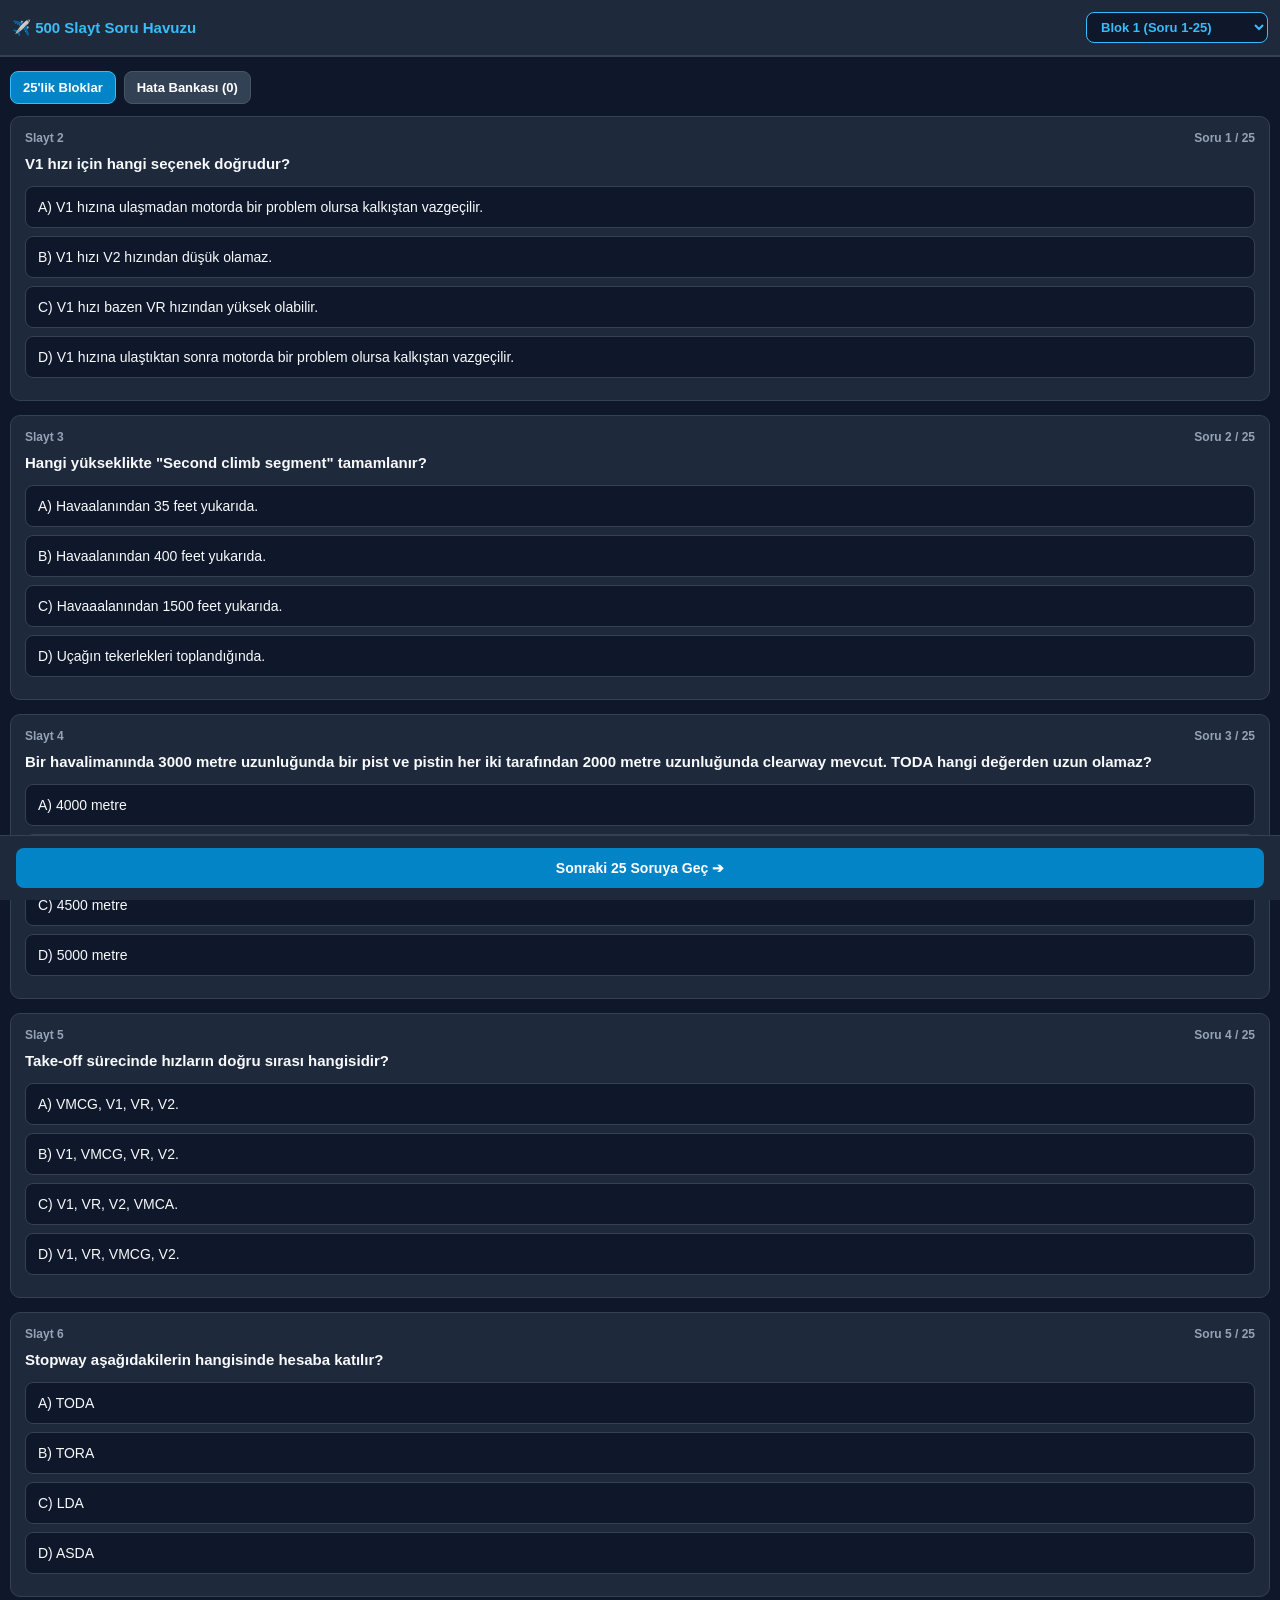
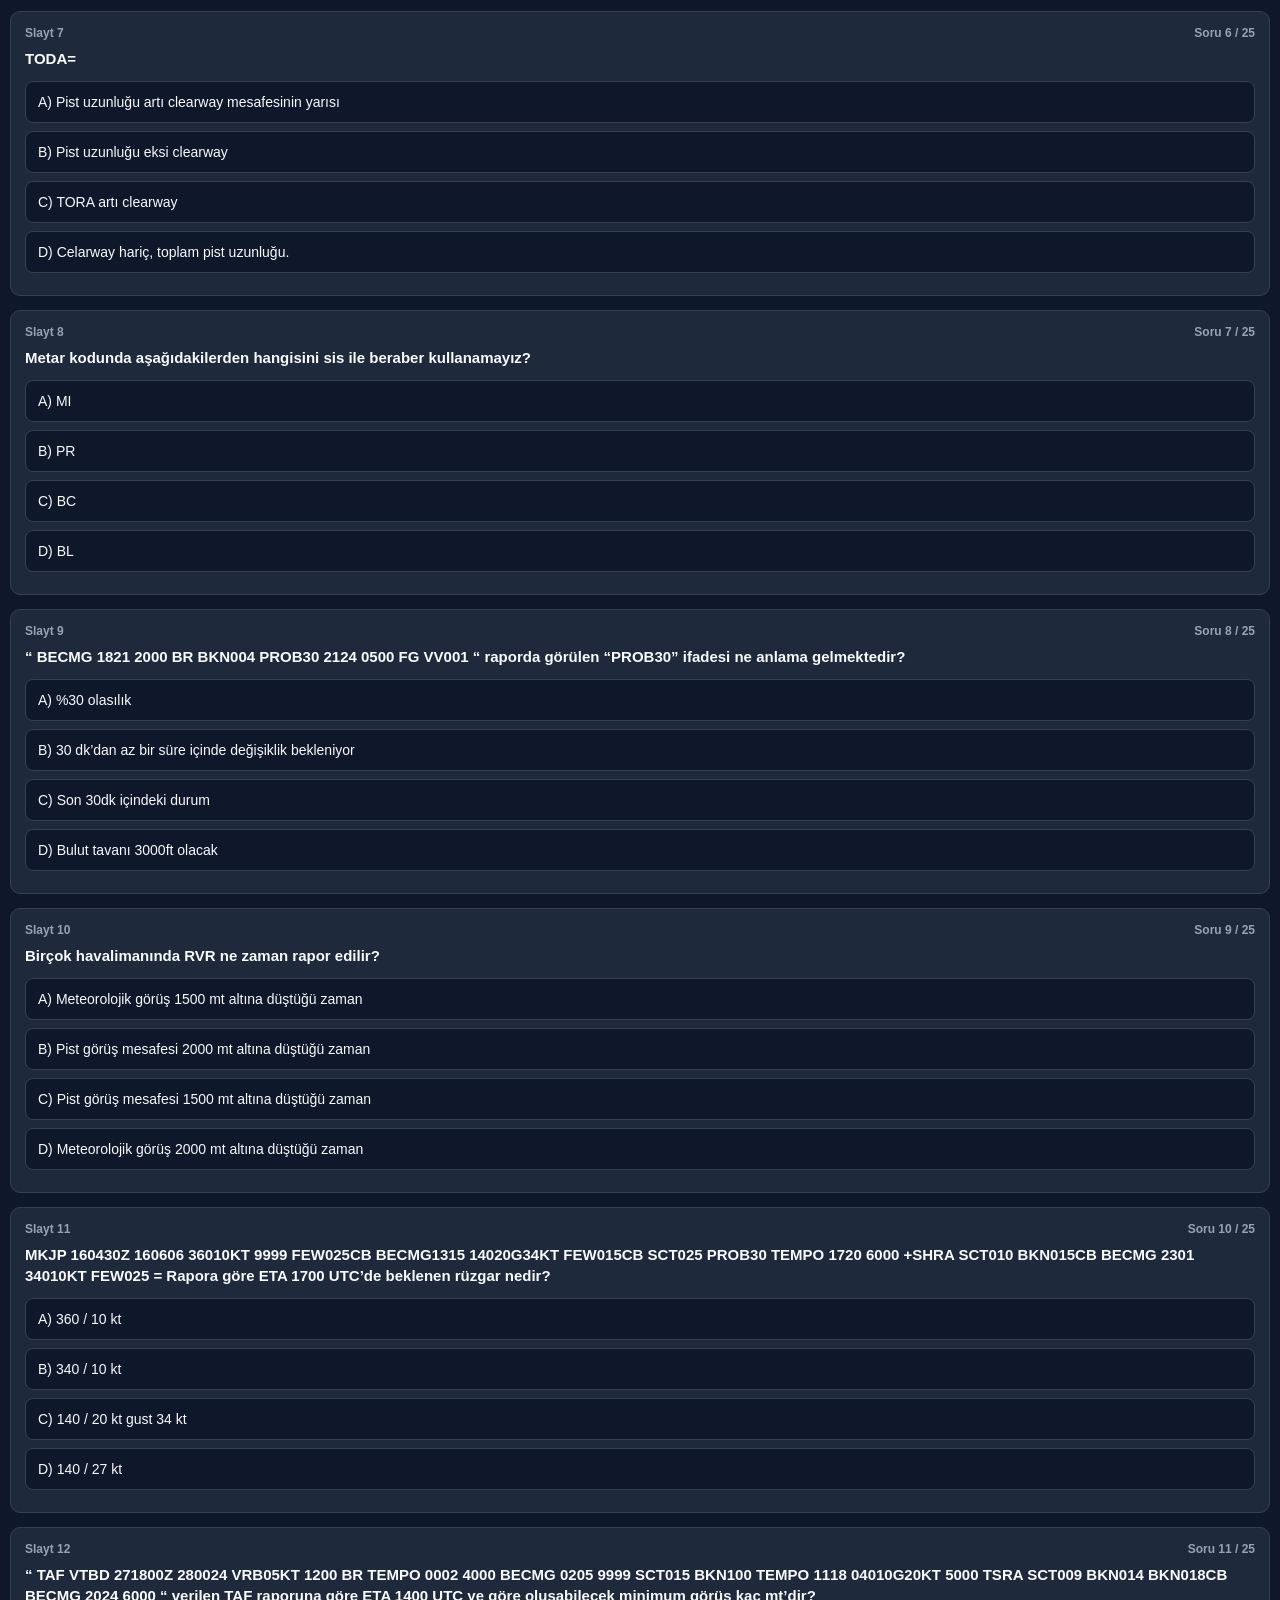
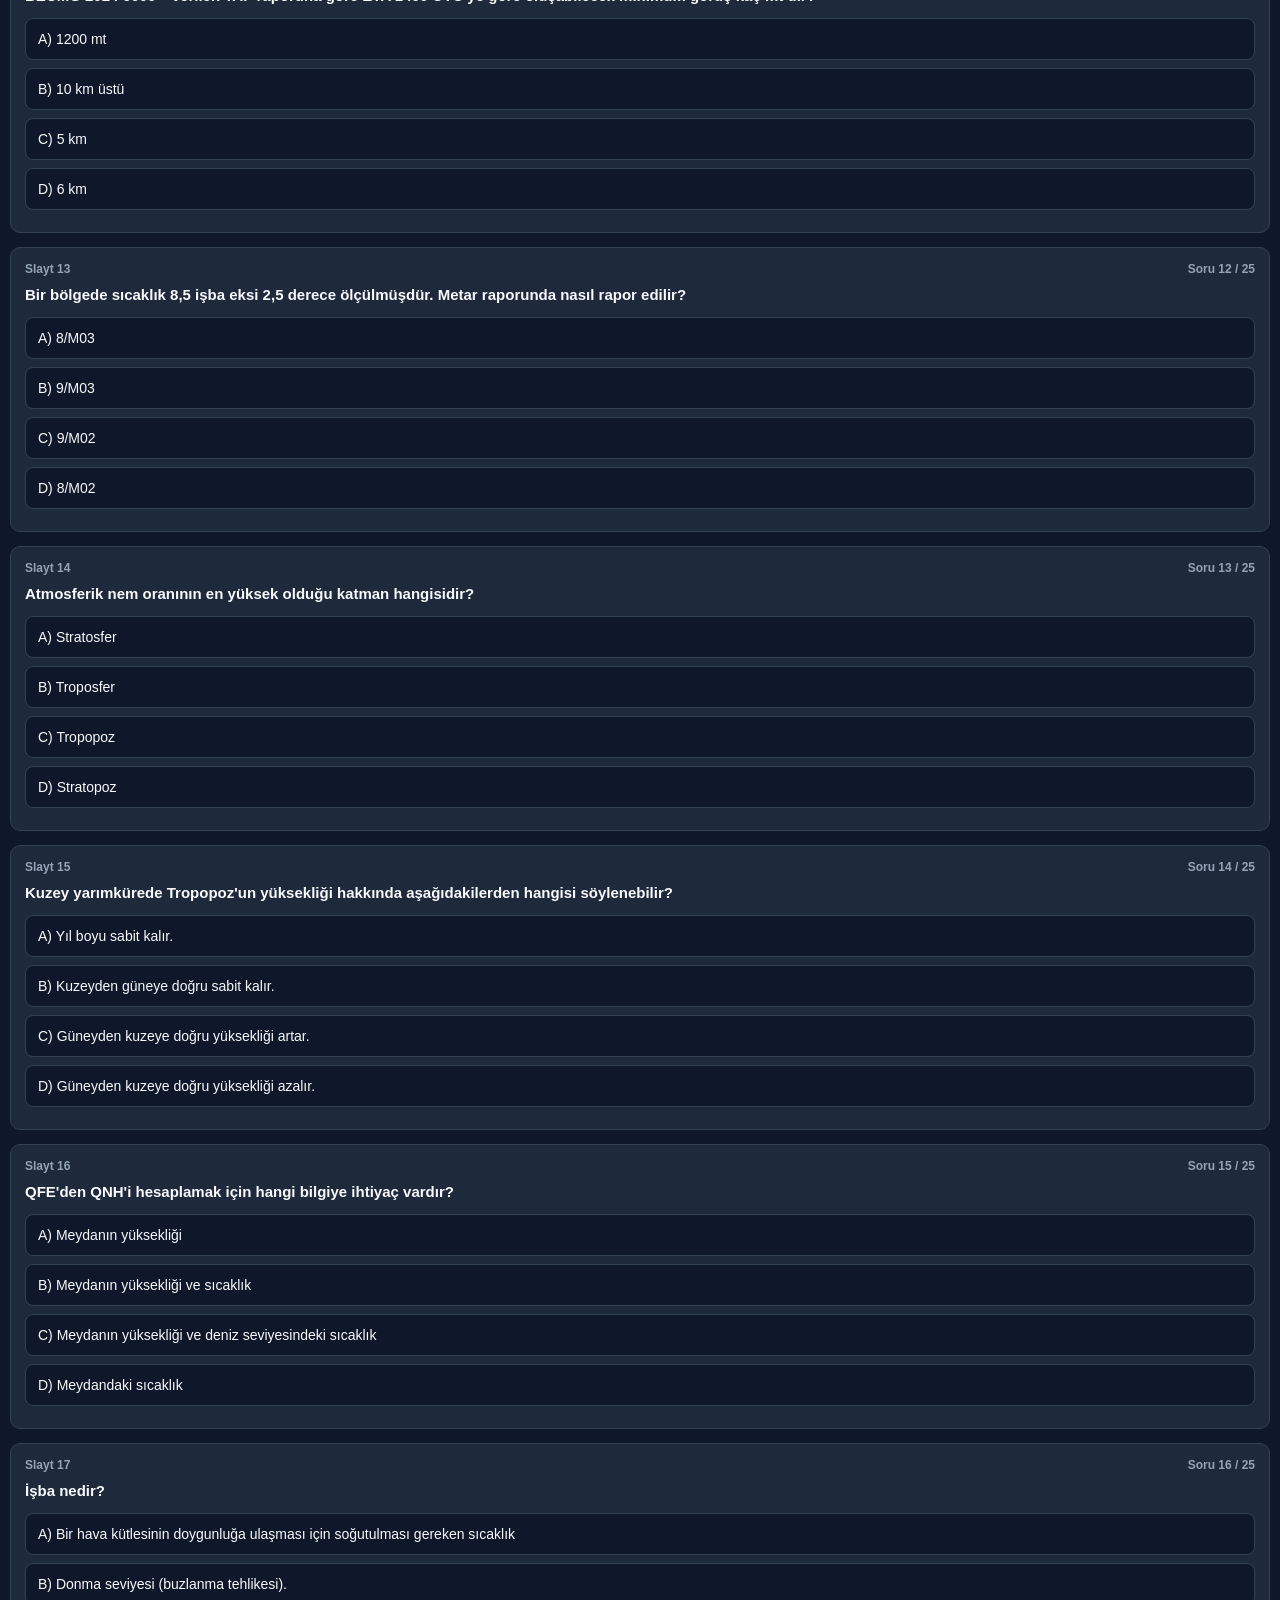
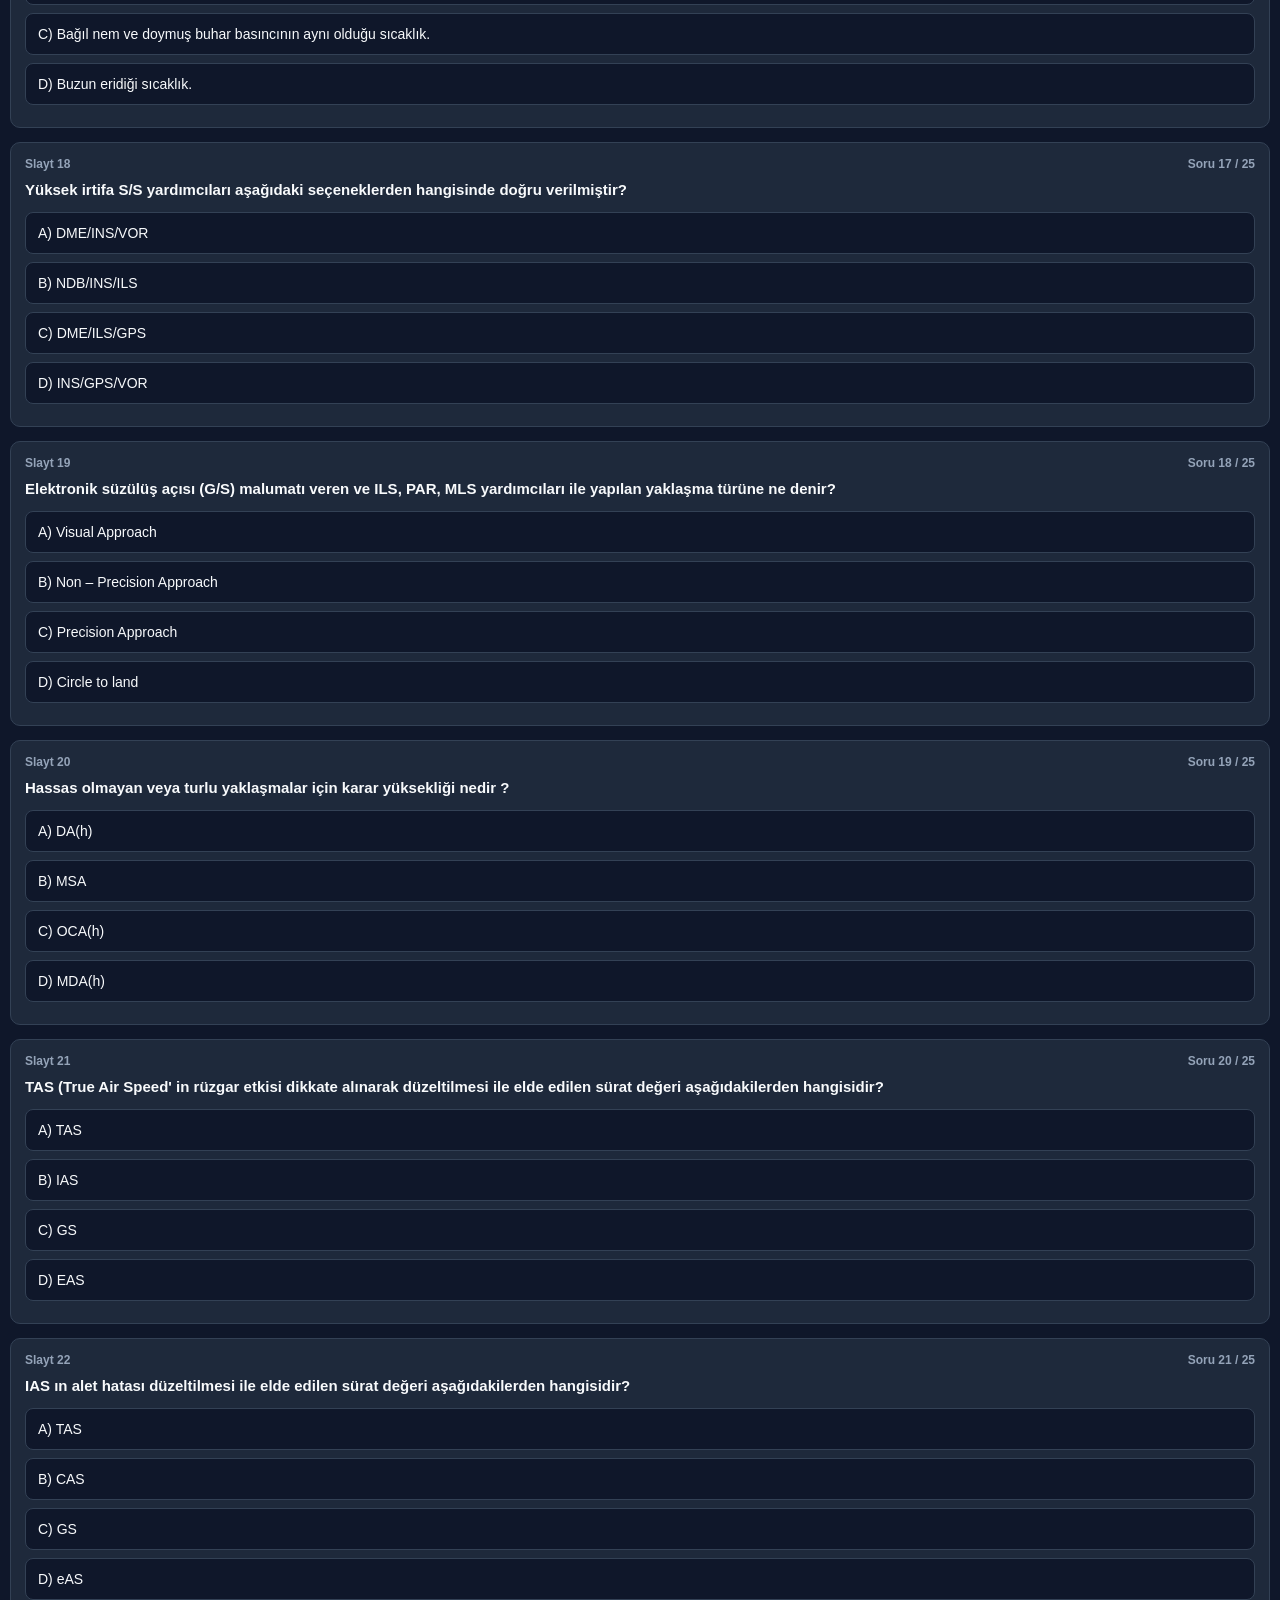
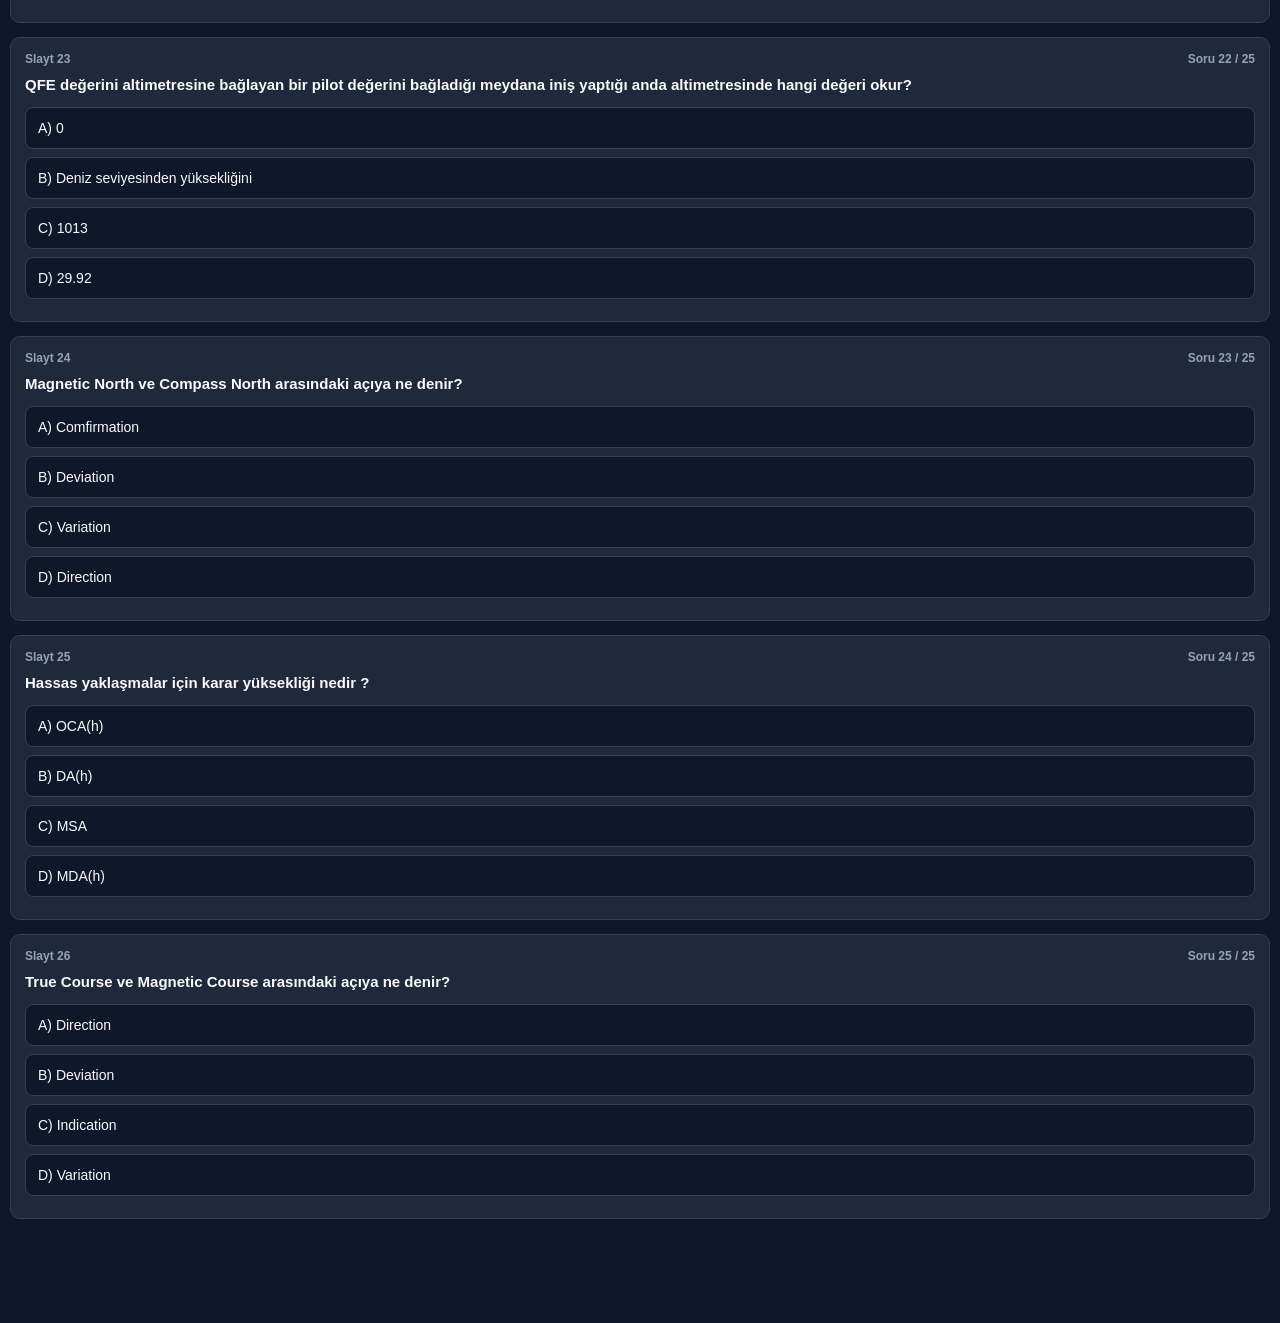
==== commit 692a20ae: "feat: native html inline onclick tabanli sifir-hata 500 slayt ve test.html" ====
--- a/index.html
+++ b/index.html
@@ -2,633 +2,358 @@
 <html lang="tr">
 <head>
   <meta charset="UTF-8">
-  <meta name="viewport" content="width=device-width, initial-scale=1.0, maximum-scale=1.0, user-scalable=no, viewport-fit=cover">
-  <title>500 Slayt Sınav Hazırlık</title>
+  <meta name="viewport" content="width=device-width, initial-scale=1.0, maximum-scale=5.0">
+  <title>500 Slayt Hızlı Test</title>
   <style>
-    :root {
-      --bg: #090d16;
-      --card-bg: #131b2e;
-      --card-border: #1e293b;
-      --text: #f1f5f9;
-      --text-muted: #94a3b8;
-      --accent: #38bdf8;
-      --gold: #f59e0b;
-      --gold-bg: rgba(245, 158, 11, 0.15);
-      --correct: #10b981;
-      --correct-bg: rgba(16, 185, 129, 0.15);
-      --wrong: #ef4444;
-      --wrong-bg: rgba(239, 68, 68, 0.15);
-      --header-bg: rgba(9, 13, 22, 0.95);
-    }
-    * {
-      box-sizing: border-box;
+    body {
+      background: #0f172a;
+      color: #f8fafc;
+      font-family: -apple-system, BlinkMacSystemFont, "Segoe UI", Roboto, sans-serif;
       margin: 0;
-      padding: 0;
-      -webkit-tap-highlight-color: transparent;
-      user-select: none;
-    }
-    body {
-      background-color: var(--bg);
-      color: var(--text);
-      font-family: -apple-system, BlinkMacSystemFont, "Segoe UI", Roboto, Helvetica, Arial, sans-serif;
-      padding-bottom: 80px;
-      line-height: 1.5;
-    }
-    header {
+      padding: 10px;
+      padding-bottom: 90px;
+    }
+    .header-bar {
       position: sticky;
       top: 0;
-      z-index: 100;
-      background: var(--header-bg);
-      backdrop-filter: blur(10px);
-      -webkit-backdrop-filter: blur(10px);
-      border-bottom: 1px solid var(--card-border);
-      padding: 10px 14px;
-      display: flex;
-      flex-direction: column;
-      gap: 8px;
-    }
-    .top-row {
+      background: #1e293b;
+      padding: 12px;
+      margin: -10px -10px 14px -10px;
+      border-bottom: 2px solid #334155;
       display: flex;
       justify-content: space-between;
       align-items: center;
-    }
-    .brand-title {
-      font-size: 16px;
+      z-index: 99;
+    }
+    .title {
       font-weight: 800;
+      font-size: 15px;
       color: #38bdf8;
+    }
+    .tab-btn {
+      background: #334155;
+      color: #fff;
+      border: 1px solid #475569;
+      padding: 8px 12px;
+      border-radius: 8px;
+      font-weight: 700;
+      font-size: 13px;
+      cursor: pointer;
+    }
+    .tab-btn.active {
+      background: #0284c7;
+      border-color: #38bdf8;
+    }
+    .nav-bar {
       display: flex;
-      align-items: center;
-      gap: 6px;
-    }
-    .block-select-btn {
-      background: #1e293b;
-      color: #f8fafc;
-      border: 1px solid #334155;
-      padding: 6px 12px;
-      border-radius: 8px;
-      font-size: 13px;
-      font-weight: 700;
-      cursor: pointer;
-    }
-    .tabs-bar {
-      display: flex;
-      gap: 6px;
-    }
-    .tab-btn {
-      flex: 1;
-      padding: 8px 10px;
+      gap: 8px;
+      margin-bottom: 12px;
+    }
+    .q-card {
       background: #1e293b;
       border: 1px solid #334155;
-      color: #94a3b8;
-      font-size: 13px;
-      font-weight: 700;
-      border-radius: 8px;
-      cursor: pointer;
-      text-align: center;
-    }
-    .tab-btn.active {
-      background: #0284c7;
-      color: #ffffff;
-      border-color: #38bdf8;
-    }
-    .tab-badge {
-      display: inline-block;
-      background: #ef4444;
-      color: #fff;
-      font-size: 11px;
-      font-weight: 800;
-      padding: 1px 6px;
       border-radius: 10px;
-      margin-left: 4px;
-    }
-    .progress-bar-wrap {
-      width: 100%;
-      height: 4px;
-      background: #1e293b;
-      border-radius: 2px;
-      overflow: hidden;
-    }
-    .progress-fill {
-      height: 100%;
-      width: 0%;
-      background: #38bdf8;
-      transition: width 0.2s ease;
-    }
-    main {
-      padding: 12px;
-      max-width: 650px;
-      margin: 0 auto;
-    }
-    .q-card {
-      background: var(--card-bg);
-      border: 1px solid var(--card-border);
-      border-radius: 12px;
       padding: 14px;
       margin-bottom: 14px;
     }
-    .q-meta {
+    .q-header {
+      display: flex;
+      justify-content: space-between;
+      color: #94a3b8;
+      font-size: 12px;
+      font-weight: 700;
+      margin-bottom: 8px;
+    }
+    .q-text {
+      font-size: 15px;
+      font-weight: 600;
+      line-height: 1.4;
+      margin-bottom: 12px;
+    }
+    .opt-btn {
+      display: block;
+      width: 100%;
+      text-align: left;
+      background: #0f172a;
+      color: #f8fafc;
+      border: 1.5px solid #334155;
+      border-radius: 8px;
+      padding: 12px;
+      margin-bottom: 8px;
+      font-size: 14px;
+      font-weight: 500;
+      cursor: pointer;
+    }
+    .opt-btn.correct {
+      background: #064e3b !important;
+      border-color: #10b981 !important;
+      color: #a7f3d0 !important;
+      font-weight: 700;
+    }
+    .opt-btn.wrong {
+      background: #450a0a !important;
+      border-color: #ef4444 !important;
+      color: #fca5a5 !important;
+    }
+    .exp-box {
+      display: none;
+      background: #0c4a6e;
+      border-left: 4px solid #38bdf8;
+      padding: 10px;
+      border-radius: 4px;
+      margin-top: 8px;
+      font-size: 13px;
+      color: #e0f2fe;
+    }
+    .block-select {
+      background: #0f172a;
+      color: #38bdf8;
+      border: 1px solid #38bdf8;
+      padding: 6px 10px;
+      border-radius: 8px;
+      font-weight: 700;
+      font-size: 13px;
+    }
+    .bottom-next {
+      position: fixed;
+      bottom: 0;
+      left: 0;
+      right: 0;
+      background: #1e293b;
+      padding: 12px 16px;
+      border-top: 1px solid #334155;
       display: flex;
       justify-content: space-between;
       align-items: center;
-      margin-bottom: 8px;
-      font-size: 12px;
-      font-weight: 700;
-    }
-    .slide-tag {
-      color: #38bdf8;
-      background: rgba(56, 189, 248, 0.1);
-      padding: 2px 8px;
-      border-radius: 6px;
-    }
-    .q-index-tag {
-      color: #94a3b8;
-    }
-    .q-text {
-      font-size: 15px;
-      font-weight: 600;
-      color: #f8fafc;
-      margin-bottom: 12px;
-    }
-    .opts-list {
-      display: flex;
-      flex-direction: column;
-      gap: 8px;
-    }
-    .opt-btn {
-      width: 100%;
-      text-align: left;
-      padding: 12px 14px;
-      background: #0d1527;
-      border: 1.5px solid #1e293b;
-      border-radius: 10px;
-      color: #f1f5f9;
-      font-size: 14px;
-      font-weight: 500;
-      display: flex;
-      align-items: flex-start;
-      gap: 10px;
-      cursor: pointer;
-      touch-action: manipulation;
-    }
-    .opt-btn:active {
-      transform: scale(0.99);
-    }
-    .opt-letter {
-      background: #1e293b;
-      color: #94a3b8;
-      min-width: 24px;
-      height: 24px;
-      border-radius: 6px;
-      display: flex;
-      align-items: center;
-      justify-content: center;
-      font-size: 12px;
-      font-weight: 800;
-    }
-    .opt-text {
-      flex: 1;
-    }
-    /* States */
-    .opt-btn.correct {
-      background: var(--correct-bg);
-      border-color: var(--correct);
-      color: #a7f3d0;
-    }
-    .opt-btn.correct .opt-letter {
-      background: var(--correct);
-      color: #064e3b;
-    }
-    .opt-btn.wrong {
-      background: var(--wrong-bg);
-      border-color: var(--wrong);
-      color: #fca5a5;
-    }
-    .opt-btn.wrong .opt-letter {
-      background: var(--wrong);
-      color: #450a0a;
-    }
-    .exp-box {
-      margin-top: 10px;
-      padding: 10px 12px;
-      background: rgba(56, 189, 248, 0.08);
-      border-left: 3px solid #38bdf8;
-      border-radius: 4px;
-      font-size: 13px;
-      color: #cbd5e1;
-    }
-    .exp-box strong {
-      color: #38bdf8;
-    }
-    /* Block Picker Modal */
-    .modal-overlay {
-      position: fixed;
-      inset: 0;
-      background: rgba(0, 0, 0, 0.85);
-      z-index: 200;
-      display: none;
-      align-items: center;
-      justify-content: center;
-      padding: 16px;
-    }
-    .modal-overlay.open {
-      display: flex;
-    }
-    .modal-content {
-      background: #131b2e;
-      border: 1px solid #334155;
-      border-radius: 14px;
-      width: 100%;
-      max-width: 450px;
-      max-height: 85vh;
-      overflow-y: auto;
-      padding: 16px;
-    }
-    .modal-header {
-      display: flex;
-      justify-content: space-between;
-      align-items: center;
-      margin-bottom: 14px;
-    }
-    .modal-header h3 {
-      font-size: 16px;
-      font-weight: 800;
-      color: #f8fafc;
-    }
-    .modal-close {
-      background: #1e293b;
-      color: #94a3b8;
-      border: none;
-      width: 32px;
-      height: 32px;
-      border-radius: 8px;
-      font-size: 18px;
-      cursor: pointer;
-    }
-    .blocks-grid {
-      display: grid;
-      grid-template-columns: repeat(4, 1fr);
-      gap: 8px;
-    }
-    .block-grid-item {
-      padding: 12px 6px;
-      background: #0d1527;
-      border: 1px solid #1e293b;
-      border-radius: 10px;
-      text-align: center;
-      color: #f8fafc;
-      font-weight: 700;
-      font-size: 13px;
-      cursor: pointer;
-    }
-    .block-grid-item.active {
-      border-color: #38bdf8;
-      background: rgba(56, 189, 248, 0.15);
-      color: #38bdf8;
-    }
-    .empty-state {
-      text-align: center;
-      padding: 50px 20px;
-      color: #94a3b8;
-    }
-    .empty-state h3 {
-      font-size: 18px;
-      color: #f8fafc;
-      margin-bottom: 6px;
-    }
-    .footer-actions {
-      display: flex;
-      gap: 10px;
-      margin-top: 16px;
-      margin-bottom: 24px;
-    }
-    .btn-action {
-      flex: 1;
-      padding: 12px;
-      border-radius: 10px;
-      border: none;
-      font-size: 14px;
-      font-weight: 700;
-      cursor: pointer;
-    }
-    .btn-action.next {
+      z-index: 99;
+    }
+    .btn-big {
       background: #0284c7;
       color: #fff;
-    }
-    .btn-action.clear {
-      background: #ef4444;
-      color: #fff;
+      border: none;
+      padding: 12px 20px;
+      border-radius: 8px;
+      font-weight: 700;
+      font-size: 14px;
+      cursor: pointer;
+      width: 100%;
     }
   </style>
 </head>
 <body>
 
-  <header>
-    <div class="top-row">
-      <div class="brand-title">✈️ 500 Slayt Soru Havuzu</div>
-      <button class="block-select-btn" id="btnOpenBlocks">Blok 1 / 20 ▾</button>
+  <div class="header-bar">
+    <div class="title">✈️ 500 Slayt Soru Havuzu</div>
+    <select class="block-select" id="blockSelect" onchange="changeBlock(this.value)">
+      <option value="1">Blok 1 (Soru 1-25)</option>
+      <option value="2">Blok 2 (Soru 26-50)</option>
+      <option value="3">Blok 3 (Soru 51-75)</option>
+      <option value="4">Blok 4 (Soru 76-100)</option>
+      <option value="5">Blok 5 (Soru 101-125)</option>
+      <option value="6">Blok 6 (Soru 126-150)</option>
+      <option value="7">Blok 7 (Soru 151-175)</option>
+      <option value="8">Blok 8 (Soru 176-200)</option>
+      <option value="9">Blok 9 (Soru 201-225)</option>
+      <option value="10">Blok 10 (Soru 226-250)</option>
+      <option value="11">Blok 11 (Soru 251-275)</option>
+      <option value="12">Blok 12 (Soru 276-300)</option>
+      <option value="13">Blok 13 (Soru 301-325)</option>
+      <option value="14">Blok 14 (Soru 326-350)</option>
+      <option value="15">Blok 15 (Soru 351-375)</option>
+      <option value="16">Blok 16 (Soru 376-400)</option>
+      <option value="17">Blok 17 (Soru 401-425)</option>
+      <option value="18">Blok 18 (Soru 426-450)</option>
+      <option value="19">Blok 19 (Soru 451-475)</option>
+      <option value="20">Blok 20 (Soru 476-496)</option>
+    </select>
+  </div>
+
+  <div class="nav-bar">
+    <button class="tab-btn active" id="btnTabTest" onclick="switchView('test')">25'lik Bloklar</button>
+    <button class="tab-btn" id="btnTabErrors" onclick="switchView('errors')">Hata Bankası (<span id="errCountText">0</span>)</button>
+  </div>
+
+  <div id="testView">
+    <div id="cardsContainer"></div>
+  </div>
+
+  <div id="errorsView" style="display:none;">
+    <div style="margin-bottom: 12px; display: flex; justify-content: space-between; align-items: center;">
+      <span style="font-size:13px; color:#94a3b8;" id="errTotalDesc">Kayıtlı Yanlışlar</span>
+      <button class="tab-btn" style="background:#ef4444; border:none; padding:6px 10px; font-size:12px;" onclick="clearErrors()">Hataları Temizle</button>
     </div>
-    <div class="tabs-bar">
-      <button class="tab-btn active" id="tabBlocksBtn">25'lik Bloklar</button>
-      <button class="tab-btn" id="tabErrorsBtn">Hata Bankası <span class="tab-badge" id="errorCountBadge" style="display:none;">0</span></button>
-    </div>
-    <div class="progress-bar-wrap">
-      <div class="progress-fill" id="blockProgressBar"></div>
-    </div>
-  </header>
-
-  <main>
-    <!-- View 1: 25-Question Block Quiz View -->
-    <div id="blockView">
-      <div id="questionsContainer"></div>
-      <div class="footer-actions">
-        <button class="btn-action next" id="btnNextBlockBottom">Sonraki Bloğa Geç ➔</button>
-      </div>
-    </div>
-
-    <!-- View 2: Mistakes Bank View -->
-    <div id="errorView" style="display: none;">
-      <div style="display: flex; justify-content: space-between; align-items: center; margin-bottom: 12px;">
-        <span style="font-size: 14px; font-weight: 700; color: #94a3b8;" id="errorBankHeading">Kayıtlı Hatalar</span>
-        <button class="btn-action clear" style="flex: none; padding: 6px 12px; font-size: 12px;" id="btnClearAllErrors">Hataları Sıfırla</button>
-      </div>
-      <div id="errorQuestionsContainer"></div>
-    </div>
-  </main>
-
-  <!-- Block Picker Modal -->
-  <div class="modal-overlay" id="blockPickerModal">
-    <div class="modal-content">
-      <div class="modal-header">
-        <h3>Blok Seç (25'er Soru)</h3>
-        <button class="modal-close" id="btnCloseBlocks">&times;</button>
-      </div>
-      <div class="blocks-grid" id="blocksGridContainer"></div>
-    </div>
+    <div id="errorCardsContainer"></div>
+  </div>
+
+  <div class="bottom-next" id="bottomBar">
+    <button class="btn-big" onclick="nextBlock()">Sonraki 25 Soruya Geç ➔</button>
   </div>
 
   <script>
-    // EMBEDDED 496 SLIDE QUESTIONS DATA
-    const ALL_QUESTIONS = [{"id": 1, "s": 2, "c": "Performans, Ağırlık & Denge", "q": "V1 hızı için hangi seçenek doğrudur?", "opts": ["V1 hızına ulaşmadan motorda bir problem olursa kalkıştan vazgeçilir.", "V1 hızı V2 hızından düşük olamaz.", "V1 hızı bazen VR hızından yüksek olabilir.", "V1 hızına ulaştıktan sonra motorda bir problem olursa kalkıştan vazgeçilir."], "ans": 0, "exp": "📌 Hafıza Çivisi: Unutma: V1 hızına ulaşmadan motorda bir problem olursa kalkıştan vazgeçilir"}, {"id": 2, "s": 3, "c": "Genel Dispeç Usulleri & Operasyon", "q": "Hangi yükseklikte \"Second climb segment\" tamamlanır?", "opts": ["Havaalanından 35 feet yukarıda.", "Havaalanından 400 feet yukarıda.", "Havaaalanından 1500 feet yukarıda.", "Uçağın tekerlekleri toplandığında."], "ans": 1, "exp": "📌 Hafıza Çivisi: Bu sorunun kilit cevabı -> Havaalanından 400 feet yukarıda"}, {"id": 3, "s": 4, "c": "Performans, Ağırlık & Denge", "q": "Bir havalimanında 3000 metre uzunluğunda bir pist ve pistin her iki tarafından 2000 metre uzunluğunda clearway mevcut. TODA hangi değerden uzun olamaz?", "opts": ["4000 metre", "6000 metre", "4500 metre", "5000 metre"], "ans": 2, "exp": "📌 Hafıza Çivisi: Bu sorunun kilit cevabı -> 4500 metre"}, {"id": 4, "s": 5, "c": "Performans, Ağırlık & Denge", "q": "Take-off sürecinde hızların doğru sırası hangisidir?", "opts": ["VMCG, V1, VR, V2.", "V1, VMCG, VR, V2.", "V1, VR, V2, VMCA.", "V1, VR, VMCG, V2."], "ans": 0, "exp": "📌 Hafıza Çivisi: Bu sorunun kilit cevabı -> VMCG, V1, VR, V2"}, {"id": 5, "s": 6, "c": "Seyrüsefer & Aletli Yaklaşma (ILS/VOR)", "q": "Stopway aşağıdakilerin hangisinde hesaba katılır?", "opts": ["TODA", "TORA", "LDA", "ASDA"], "ans": 3, "exp": "📌 Hafıza Çivisi: Bu sorunun kilit cevabı -> ASDA"}, {"id": 6, "s": 7, "c": "Performans, Ağırlık & Denge", "q": "TODA=", "opts": ["Pist uzunluğu artı clearway mesafesinin yarısı", "Pist uzunluğu eksi clearway", "TORA artı clearway", "Celarway hariç, toplam pist uzunluğu."], "ans": 0, "exp": "📌 Hafıza Çivisi: Kilit Cevap -> Pist uzunluğu artı clearway mesafesinin yarısı"}, {"id": 7, "s": 8, "c": "Meteoroloji & Altimetre", "q": "Metar kodunda aşağıdakilerden hangisini sis ile beraber kullanamayız?", "opts": ["MI", "PR", "BC", "BL"], "ans": 3, "exp": "📌 Hafıza Çivisi: Bu sorunun kilit cevabı -> BL"}, {"id": 8, "s": 9, "c": "Seyrüsefer & Aletli Yaklaşma (ILS/VOR)", "q": "“ BECMG 1821 2000 BR BKN004 PROB30 2124 0500 FG VV001 “ raporda görülen “PROB30” ifadesi ne anlama gelmektedir?", "opts": ["%30 olasılık", "30 dk’dan az bir süre içinde değişiklik bekleniyor", "Son 30dk içindeki durum", "Bulut tavanı 3000ft olacak"], "ans": 0, "exp": "📌 Hafıza Çivisi: Bu sorunun kilit cevabı -> %30 olasılık"}, {"id": 9, "s": 10, "c": "Performans, Ağırlık & Denge", "q": "Birçok havalimanında RVR ne zaman rapor edilir?", "opts": ["Meteorolojik görüş 1500 mt altına düştüğü zaman", "Pist görüş mesafesi 2000 mt altına düştüğü zaman", "Pist görüş mesafesi 1500 mt altına düştüğü zaman", "Meteorolojik görüş 2000 mt altına düştüğü zaman"], "ans": 0, "exp": "📌 Hafıza Çivisi: Bu sorunun kilit cevabı -> Meteorolojik görüş 1500 mt altına düştüğü zaman"}, {"id": 10, "s": 11, "c": "Meteoroloji & Altimetre", "q": "MKJP 160430Z 160606 36010KT 9999 FEW025CB BECMG1315 14020G34KT FEW015CB SCT025 PROB30 TEMPO 1720 6000 +SHRA SCT010 BKN015CB BECMG 2301 34010KT FEW025 = Rapora göre ETA 1700 UTC’de beklenen rüzgar nedir?", "opts": ["360 / 10 kt", "340 / 10 kt", "140 / 20 kt gust 34 kt", "140 / 27 kt"], "ans": 2, "exp": "📌 Hafıza Çivisi: Bu sorunun kilit cevabı -> 140 / 20 kt gust 34 kt"}, {"id": 11, "s": 12, "c": "Performans, Ağırlık & Denge", "q": "“ TAF VTBD 271800Z 280024 VRB05KT 1200 BR TEMPO 0002 4000 BECMG 0205 9999 SCT015 BKN100 TEMPO 1118 04010G20KT 5000 TSRA SCT009 BKN014 BKN018CB BECMG 2024 6000 “ verilen TAF raporuna göre ETA 1400 UTC ye göre oluşabilecek minimum görüş kaç mt’dir?", "opts": ["1200 mt", "10 km üstü", "5 km", "6 km"], "ans": 2, "exp": "📌 Hafıza Çivisi: Bu sorunun kilit cevabı -> 5 km"}, {"id": 12, "s": 13, "c": "Meteoroloji & Altimetre", "q": "Bir bölgede sıcaklık 8,5 işba eksi 2,5 derece ölçülmüşdür. Metar raporunda nasıl rapor edilir?", "opts": ["8/M03", "9/M03", "9/M02", "8/M02"], "ans": 2, "exp": "📌 Hafıza Çivisi: Bu sorunun kilit cevabı -> 9/M02"}, {"id": 13, "s": 14, "c": "Genel Dispeç Usulleri & Operasyon", "q": "Atmosferik nem oranının en yüksek olduğu katman hangisidir?", "opts": ["Stratosfer", "Troposfer", "Tropopoz", "Stratopoz"], "ans": 1, "exp": "📌 Hafıza Çivisi: Bu sorunun kilit cevabı -> Troposfer"}, {"id": 14, "s": 15, "c": "Seyrüsefer & Aletli Yaklaşma (ILS/VOR)", "q": "Kuzey yarımkürede Tropopoz'un yüksekliği hakkında aşağıdakilerden hangisi söylenebilir?", "opts": ["Yıl boyu sabit kalır.", "Kuzeyden güneye doğru sabit kalır.", "Güneyden kuzeye doğru yüksekliği artar.", "Güneyden kuzeye doğru yüksekliği azalır."], "ans": 3, "exp": "📌 Hafıza Çivisi: Bu sorunun kilit cevabı -> Güneyden kuzeye doğru yüksekliği azalır"}, {"id": 15, "s": 16, "c": "Meteoroloji & Altimetre", "q": "QFE'den QNH'i hesaplamak için hangi bilgiye ihtiyaç vardır?", "opts": ["Meydanın yüksekliği", "Meydanın yüksekliği ve sıcaklık", "Meydanın yüksekliği ve deniz seviyesindeki sıcaklık", "Meydandaki sıcaklık"], "ans": 0, "exp": "📌 Hafıza Çivisi: Bu sorunun kilit cevabı -> Meydanın yüksekliği"}, {"id": 16, "s": 17, "c": "Genel Dispeç Usulleri & Operasyon", "q": "İşba nedir?", "opts": ["Bir hava kütlesinin doygunluğa ulaşması için soğutulması gereken sıcaklık", "Donma seviyesi (buzlanma tehlikesi).", "Bağıl nem ve doymuş buhar basıncının aynı olduğu sıcaklık.", "Buzun eridiği sıcaklık."], "ans": 0, "exp": "📌 Hafıza Çivisi: Unutma: Bir hava kütlesinin doygunluğa ulaşması için soğutulması gereken sıcaklık"}, {"id": 17, "s": 18, "c": "Seyrüsefer & Aletli Yaklaşma (ILS/VOR)", "q": "Yüksek irtifa S/S yardımcıları aşağıdaki seçeneklerden hangisinde doğru verilmiştir?", "opts": ["DME/INS/VOR", "NDB/INS/ILS", "DME/ILS/GPS", "INS/GPS/VOR"], "ans": 3, "exp": "📌 Hafıza Çivisi: Bu sorunun kilit cevabı -> INS/GPS/VOR"}, {"id": 18, "s": 19, "c": "Seyrüsefer & Aletli Yaklaşma (ILS/VOR)", "q": "Elektronik süzülüş açısı (G/S) malumatı veren ve ILS, PAR, MLS yardımcıları ile yapılan yaklaşma türüne ne denir?", "opts": ["Visual Approach", "Non – Precision Approach", "Precision Approach", "Circle to land"], "ans": 2, "exp": "📌 Hafıza Çivisi: Bu sorunun kilit cevabı -> Precision Approach"}, {"id": 19, "s": 20, "c": "Genel Dispeç Usulleri & Operasyon", "q": "Hassas olmayan veya turlu yaklaşmalar için karar yüksekliği nedir ?", "opts": ["DA(h)", "MSA", "OCA(h)", "MDA(h)"], "ans": 3, "exp": "📌 Hafıza Çivisi: Bu sorunun kilit cevabı -> MDA(h)"}, {"id": 20, "s": 21, "c": "Meteoroloji & Altimetre", "q": "TAS (True Air Speed' in rüzgar etkisi dikkate alınarak düzeltilmesi ile elde edilen sürat değeri aşağıdakilerden hangisidir?", "opts": ["TAS", "IAS", "GS", "EAS"], "ans": 2, "exp": "📌 Hafıza Çivisi: Bu sorunun kilit cevabı -> GS"}, {"id": 21, "s": 22, "c": "Seyrüsefer & Aletli Yaklaşma (ILS/VOR)", "q": "IAS ın alet hatası düzeltilmesi ile elde edilen sürat değeri aşağıdakilerden hangisidir?", "opts": ["TAS", "CAS", "GS", "eAS"], "ans": 1, "exp": "📌 Hafıza Çivisi: Bu sorunun kilit cevabı -> CAS"}, {"id": 22, "s": 23, "c": "Meteoroloji & Altimetre", "q": "QFE değerini altimetresine bağlayan bir pilot değerini bağladığı meydana iniş yaptığı anda altimetresinde hangi değeri okur?", "opts": ["0", "Deniz seviyesinden yüksekliğini", "1013", "29.92"], "ans": 0, "exp": "📌 Hafıza Çivisi: Bu sorunun kilit cevabı -> 0"}, {"id": 23, "s": 24, "c": "Seyrüsefer & Aletli Yaklaşma (ILS/VOR)", "q": "Magnetic North ve Compass North arasındaki açıya ne denir?", "opts": ["Comfirmation", "Deviation", "Variation", "Direction"], "ans": 1, "exp": "📌 Hafıza Çivisi: Bu sorunun kilit cevabı -> Deviation"}, {"id": 24, "s": 25, "c": "Genel Dispeç Usulleri & Operasyon", "q": "Hassas yaklaşmalar için karar yüksekliği nedir ?", "opts": ["OCA(h)", "DA(h)", "MSA", "MDA(h)"], "ans": 1, "exp": "📌 Hafıza Çivisi: Bu sorunun kilit cevabı -> DA(h)"}, {"id": 25, "s": 26, "c": "Seyrüsefer & Aletli Yaklaşma (ILS/VOR)", "q": "True Course ve Magnetic Course arasındaki açıya ne denir?", "opts": ["Direction", "Deviation", "Indication", "Variation"], "ans": 3, "exp": "📌 Hafıza Çivisi: Bu sorunun kilit cevabı -> Variation"}, {"id": 26, "s": 27, "c": "Seyrüsefer & Aletli Yaklaşma (ILS/VOR)", "q": "Frekansın şiddeti arttıkça dalga boyu nasıl değişir?", "opts": ["Azalır", "Artar", "Önce artar, sonra azalır", "Değişmez"], "ans": 0, "exp": "📌 Hafıza Çivisi: Bu sorunun kilit cevabı -> Azalır"}, {"id": 27, "s": 28, "c": "Seyrüsefer & Aletli Yaklaşma (ILS/VOR)", "q": "Bir devletin yetkili otoritesi tarafından yayınlanan ve havacılık bilgilerini kapsayan yayınlara ne denir?", "opts": ["JAR", "FAR", "AIP", "FAL"], "ans": 2, "exp": "📌 Hafıza Çivisi: Bu sorunun kilit cevabı -> AIP"}, {"id": 28, "s": 29, "c": "Genel Dispeç Usulleri & Operasyon", "q": "Bir seviyenin bir noktanın veya bir cismin deniz seviyesinden ölçülen dikey mesafesine ne denir?", "opts": ["Ceiling", "Altitude", "Height", "Visibility"], "ans": 1, "exp": "📌 Hafıza Çivisi: Bu sorunun kilit cevabı -> Altitude"}, {"id": 29, "s": 30, "c": "Genel Dispeç Usulleri & Operasyon", "q": "Bir seviyenin bir noktanın veya bir cismin belirli bir yerden ölçülen dikey mesafesine ne denir?", "opts": ["Altitude", "Ceiling", "Level", "Height"], "ans": 3, "exp": "📌 Hafıza Çivisi: Bu sorunun kilit cevabı -> Height"}, {"id": 30, "s": 31, "c": "Seyrüsefer & Aletli Yaklaşma (ILS/VOR)", "q": "IFR ve VFR uçuşlarına izin verilen, IFRuçuşları hava trafik kontrol hizmeti ile sağlanan ve diğer IFR uçuşlarındanayrılan, tüm uçuşlara pratik olduğu ölçüde trafik bilgileri veren ve control zone kullanılmayan hava sahasıdır.", "opts": ["Class B", "Class C", "Class D", "Class E"], "ans": 3, "exp": "📌 Hafıza Çivisi: Bu sorunun kilit cevabı -> Class E"}, {"id": 31, "s": 32, "c": "Seyrüsefer & Aletli Yaklaşma (ILS/VOR)", "q": "İçerisinde belirli zamanlarda hava taşıtlarına tehlike teşkil edecek faaliyetlerin mevcut bulunduğu hudutları belirli hava sahasına ne denir?", "opts": ["Restricted area", "Danger area", "Prohibited area", "Training area"], "ans": 1, "exp": "📌 Hafıza Çivisi: Bu sorunun kilit cevabı -> Danger area"}, {"id": 32, "s": 33, "c": "Genel Dispeç Usulleri & Operasyon", "q": "Üzerinde yapılacak uçuşların belirli bazı şartlara bağlı olacağı sınırları belirli hava sahasına ne denir?", "opts": ["Restricted area", "Danger area", "Prohibited area", "Training area"], "ans": 0, "exp": "📌 Hafıza Çivisi: Bu sorunun kilit cevabı -> Restricted area"}, {"id": 33, "s": 34, "c": "Seyrüsefer & Aletli Yaklaşma (ILS/VOR)", "q": "Bir uçağın havada çizdiği yolun yer yüzeyi üzerindeki iz düşümüdür.", "opts": ["Heading", "ATS route", "Track", "Flight Status"], "ans": 2, "exp": "📌 Hafıza Çivisi: Bu sorunun kilit cevabı -> Track"}, {"id": 34, "s": 35, "c": "Seyrüsefer & Aletli Yaklaşma (ILS/VOR)", "q": "Emergency durumlarda SSR Transponder vasıtasıyla bildirilen 7500 kodu ne ifade eder?", "opts": ["Tehlike durumu", "Uçak kaçırılması durumu", "Communication Failure", "Motor kaybı durumu"], "ans": 1, "exp": "📌 Hafıza Çivisi: Bu sorunun kilit cevabı -> Uçak kaçırılması durumu"}, {"id": 35, "s": 36, "c": "Genel Dispeç Usulleri & Operasyon", "q": "Çarpışmaları önlemek ve hava trafiğinin hızlı ve düzenli akışını sağlayan hizmete ne denir?", "opts": ["Flight information service", "Alerting service", "Air traffic control service", "Aerodrome control service"], "ans": 2, "exp": "📌 Hafıza Çivisi: Bu sorunun kilit cevabı -> Air traffic control service"}, {"id": 36, "s": 37, "c": "Seyrüsefer & Aletli Yaklaşma (ILS/VOR)", "q": "Emergency durumlarda SSR Transponder vasıtasıyla bildirilen 7600 kodu ne ifade eder?", "opts": ["Tehlike durumu", "Uçak kaçırılması durumu", "Communication Failure", "Motor kaybı durumu"], "ans": 2, "exp": "📌 Hafıza Çivisi: Bu sorunun kilit cevabı -> Communication Failure"}, {"id": 37, "s": 38, "c": "Seyrüsefer & Aletli Yaklaşma (ILS/VOR)", "q": "Dry Operating Weight aşağıdaki şıklardan hangisini içermez ?", "opts": ["usable fuel ve crew.", "potable water ve lavatory chemicals.", "usable fuel, potable water ve lavatory chemicals.", "unsable fuel ve traffic load."], "ans": 3, "exp": "📌 Hafıza Çivisi: Bu sorunun kilit cevabı -> unsable fuel ve traffic load"}, {"id": 38, "s": 39, "c": "Performans, Ağırlık & Denge", "q": "LM = Landing MassTOM = Take-off MassMTOM = Maximum Take-off MassZFM = Zero Fuel MassMZFM = Maximum Zero Fuel MassDOM = Dry Operating MassAşağıdakilerden hangisi doğrudur ?", "opts": ["LM = TOM - Trip Fuel", "MTOM = ZFM + maximum possible fuel mass", "MZFM = Traffic load + DOM", "Reserve Fuel = TOM - Trip Fuel"], "ans": 0, "exp": "📌 Hafıza Çivisi: Bu sorunun kilit cevabı -> LM = TOM - Trip Fuel"}, {"id": 39, "s": 40, "c": "Seyrüsefer & Aletli Yaklaşma (ILS/VOR)", "q": "Traffic load için aşağıdaki şıklardan hangisi doğrudur?", "opts": ["Zero Fuel Mass - Dry Operating Mass.", "Dry Operating Mass - the disposable load.", "Dry Operating Mass - the variable load.", "Take-off Mass - Zero Fuel Mass."], "ans": 0, "exp": "📌 Hafıza Çivisi: Bu sorunun kilit cevabı -> Zero Fuel Mass - Dry Operating Mass"}, {"id": 40, "s": 41, "c": "Genel Dispeç Usulleri & Operasyon", "q": "Basıc Empty Weight + Catering + Crew = ?", "opts": ["Landing mass", "Dry operating mass", "Take-off mass", "Zero fuel mass"], "ans": 1, "exp": "📌 Hafıza Çivisi: Bu sorunun kilit cevabı -> Dry operating mass"}, {"id": 41, "s": 42, "c": "Seyrüsefer & Aletli Yaklaşma (ILS/VOR)", "q": "Dry Operating Mass aşağıdaki şıklardan hangisini içerir ?", "opts": ["Fuel and passengers baggage and cargo.", "Passengers baggage and cargo.", "Crew and crew baggage, catering, removable passenger service equipment, potable water and lavatory chemicals.", "Unusable fuel and reserve fuel."], "ans": 2, "exp": "📌 Hafıza Çivisi: Unutma: Crew and crew baggage, catering, removable passenger service equipment, potable water and lavatory chemicals"}, {"id": 42, "s": 43, "c": "Seyrüsefer & Aletli Yaklaşma (ILS/VOR)", "q": "DATUM nedir ?", "opts": ["Referance line", "CG", "MAC", "LEMAC"], "ans": 0, "exp": "📌 Hafıza Çivisi: Bu sorunun kilit cevabı -> Referance line"}, {"id": 43, "s": 44, "c": "Performans, Ağırlık & Denge", "q": "MAC’ ın açılımı nedir?", "opts": ["Mean Air Chart", "Mean Aerodynamic Chart.", "Mean Aerodynamic Chord.", "Mass Aircraft Chart."], "ans": 2, "exp": "📌 Hafıza Çivisi: Bu sorunun kilit cevabı -> Mean Aerodynamic Chord"}, {"id": 44, "s": 45, "c": "Uçuş Planlama & OFP & Yakıt", "q": "Uçağın yakıt alınmadan önceki olabileceği azami ağırlığı aşağıdakilerden hangisi ifade eder?", "opts": ["Maximum Take off Weight (MTOW)", "Maximum Landing Weight (MLW)", "Minimum Landing Weight (Min.LW)", "Maximum Zero Fuel Weight (MZFW)"], "ans": 3, "exp": "📌 Hafıza Çivisi: Bu sorunun kilit cevabı -> Maximum Zero Fuel Weight (MZFW)"}, {"id": 45, "s": 46, "c": "Performans, Ağırlık & Denge", "q": "Aşağıdakilerden hangisi operasyonel bir ağırlık sınırlaması değildir?", "opts": ["Kabin basıncı sınırlamaları", "İniş mesafesi sınırlamaları", "Yolcu sayısı sınırlamaları", "Teker basıncı sınırlamaları"], "ans": 0, "exp": "📌 Hafıza Çivisi: Bu sorunun kilit cevabı -> Kabin basıncı sınırlamaları"}, {"id": 46, "s": 47, "c": "Seyrüsefer & Aletli Yaklaşma (ILS/VOR)", "q": "Güvenlik tedbirleri ……… ve… ………. otoriteleri tarafından alınan tedbirler. Boş bırakılan vere aşağıdakilerden hangisi gelmelidir?", "opts": ["Devlet-SHGM", "Devlet-Meydan", "DHMİ-SHGM", "DHMİ-Meydan"], "ans": 1, "exp": "📌 Hafıza Çivisi: Bu sorunun kilit cevabı -> Devlet-Meydan"}, {"id": 47, "s": 48, "c": "Havacılık Hukuku & ICAO Mevzuatı", "q": "Güvenlik konurunda ICAO' nun hangi talimatına göre hareket edilir?", "opts": ["Annex 10", "Annex 15", "Annex 17", "Annex 19"], "ans": 2, "exp": "📌 Hafıza Çivisi: Bu sorunun kilit cevabı -> Annex 17"}, {"id": 48, "s": 49, "c": "Seyrüsefer & Aletli Yaklaşma (ILS/VOR)", "q": "Yer görevlilerinin yasa dışı engellemeler, uçak kaçırma ve sabotajı da içeren acil durumda uygulanacak güvenlik önlemleriyle ilgili talimatlar şirketlerin hangi dökümanlarında yer almaktadır ?", "opts": ["Kalite el kitabı", "SMS el kitabı", "Yönetim el kitabı", "Güvenlik el kitabı"], "ans": 3, "exp": "📌 Hafıza Çivisi: Bu sorunun kilit cevabı -> Güvenlik el kitabı"}, {"id": 49, "s": 50, "c": "Meteoroloji & Altimetre", "q": "Kasten, kötü niyetle ve sebepsiz olarak sivil havacılık ve onun tesislerini tehlikeye düşürmek ve tahrip etmek için yapılan yasadışı engelleme hareketlerine ne denir?", "opts": ["Sabotaj", "İdeoloji", "Silahlı saldırı", "Rehin alma"], "ans": 0, "exp": "📌 Hafıza Çivisi: Bu sorunun kilit cevabı -> Sabotaj"}, {"id": 50, "s": 51, "c": "Genel Dispeç Usulleri & Operasyon", "q": "Hangisi telefon ile bomba ihbarı alan personelin izlemesi gereken prosedürlerden değildir?", "opts": ["Telefondaki ihbarcıyı mümkün olduğunca fazla meşgul etmeli.", "İhbarın detaylarını öğrenmeye çalışmalı.", "Konuşma anında veya hemen sonra konuşulanları kayıt etmeli.", "Mümkün olduğunca sesli bir şekilde iş arkadaşlarının dikkatini dağıtmak."], "ans": 3, "exp": "📌 Hafıza Çivisi: Unutma: Mümkün olduğunca sesli bir şekilde iş arkadaşlarının dikkatini dağıtmak"}, {"id": 51, "s": 52, "c": "Seyrüsefer & Aletli Yaklaşma (ILS/VOR)", "q": "Hangisi teröristler ve suçlular için havacılık sektörünün çok daha cazip hale gelme sebeplerinden biri değildir?", "opts": ["Ticari değeri bulunmaktadır.", "Yüksek yolcu trafiği seviyelerine sahiptir.", "Teröristler için riskler çok fazladır.", "Havacılık sektöründe yaşanan bir olay hükümetin tepki göstermesine neden olabilmektedir."], "ans": 2, "exp": "📌 Hafıza Çivisi: Bu sorunun kilit cevabı -> Teröristler için riskler çok fazladır"}, {"id": 52, "s": 53, "c": "Performans, Ağırlık & Denge", "q": "Havayolları için yardımcı olarak kullanılan standartlar ve önerilen uygulamalara yardımcı olmak amacıyla tasarlanmış olan doküman hangisidir?", "opts": ["Annex 17", "IATA Güvenlik Kılavuzu", "Doc 8973", "ECAC Doc 30"], "ans": 1, "exp": "📌 Hafıza Çivisi: Bu sorunun kilit cevabı -> IATA Güvenlik Kılavuzu"}, {"id": 53, "s": 54, "c": "Seyrüsefer & Aletli Yaklaşma (ILS/VOR)", "q": "\"Havadaki Suçlar\" olarak da isimlendirilen havacılık sözleşmesi hangisidir?", "opts": ["Tokyo Sözleşmesi", "Lahey Sözleşmesi", "Montreal Sözleşmesi", "Plastik Patlayıcıların İşaretlenmesi Sözleşmesi"], "ans": 0, "exp": "📌 Hafıza Çivisi: Bu sorunun kilit cevabı -> Tokyo Sözleşmesi"}, {"id": 54, "s": 55, "c": "Seyrüsefer & Aletli Yaklaşma (ILS/VOR)", "q": "\"Uçak Kaçırma Sözleşmesi\" olarak dada isimlendirilen havacılık sözleşmesi hangisidir?", "opts": ["Tokyo Sözleşmesi", "Lahey Sözleşmesi", "Montreal Sözleşmesi", "Plastik Patlayıcıların İşaretlenmesi Sözleşmesi"], "ans": 1, "exp": "📌 Hafıza Çivisi: Bu sorunun kilit cevabı -> Lahey Sözleşmesi"}, {"id": 55, "s": 56, "c": "Seyrüsefer & Aletli Yaklaşma (ILS/VOR)", "q": "\"Sivil Havacılığın Güvenliğine Karşı YasadışıEylemlerin Önlenmesi\" olarak dada isimlendirilen havacılık sözleşmesi hangisidir?", "opts": ["Tokyo Sözleşmesi", "Lahey Sözleşmesi", "Montreal Sözleşmesi", "Plastik Patlayıcıların İşaretlenmesi Sözleşmesi"], "ans": 2, "exp": "📌 Hafıza Çivisi: Bu sorunun kilit cevabı -> Montreal Sözleşmesi"}, {"id": 56, "s": 57, "c": "Genel Dispeç Usulleri & Operasyon", "q": "Where was the Convention on International Civil Aviation signed in 1944?", "opts": ["Geneva", "Montreal", "Chicago", "Rome"], "ans": 2, "exp": "📌 Hafıza Çivisi: Bu sorunun kilit cevabı -> Chicago"}, {"id": 57, "s": 58, "c": "Havacılık Hukuku & ICAO Mevzuatı", "q": "One of the main objectives of ICAO is to:", "opts": ["Develop principles and techniques for international aviation", "Approve new international airlines", "Approve new international airlines with jet aircraft", "Approve the ticket prices set by international airline companies"], "ans": 0, "exp": "📌 Hafıza Çivisi: Unutma: Develop principles and techniques for international aviation"}, {"id": 58, "s": 59, "c": "Havacılık Hukuku & ICAO Mevzuatı", "q": "The International Civil Aviation Organisation ( ICAO ) establishes:", "opts": ["Aeronautical standarts adopted by all states", "Standarts and recommended international practices for contracting member states", "Standarts and recommended practices applied without exceptions by all states,signatory to the Chicago convention", "Proposals for aeronautical regulations in the form of 18 annexes"], "ans": 1, "exp": "📌 Hafıza Çivisi: Unutma: Standarts and recommended international practices for contracting member states"}, {"id": 59, "s": 60, "c": "Havacılık Hukuku & ICAO Mevzuatı", "q": "Which is the permanent body of ICAO being responsable to the Assembly?", "opts": ["The Air Navigation Commission", "The President of the Assembly", "The Counsil", "The Secretary General of ICAO"], "ans": 2, "exp": "📌 Hafıza Çivisi: Bu sorunun kilit cevabı -> The Counsil"}, {"id": 60, "s": 61, "c": "Genel Dispeç Usulleri & Operasyon", "q": "The international convention defining rules relative to the responsibilities of international air carriers for the carriage of passengers, baggage and freight is the:", "opts": ["Hague Convention", "Montreal Convention", "Warsaw Convention", "Tokyo Convention"], "ans": 2, "exp": "📌 Hafıza Çivisi: Bu sorunun kilit cevabı -> Warsaw Convention"}, {"id": 61, "s": 62, "c": "Genel Dispeç Usulleri & Operasyon", "q": "The privilege for an airplane registered in one state and enroute to or from that state, to take on passengers, mail and cargo in a second state and put them down in a third state is called:", "opts": ["5th freedom rights", "4th freedom rights", "1st freedom rights", "3rd freedom rights"], "ans": 0, "exp": "📌 Hafıza Çivisi: Bu sorunun kilit cevabı -> 5th freedom rights"}, {"id": 62, "s": 63, "c": "Genel Dispeç Usulleri & Operasyon", "q": "An airline is planning a flight that will require a technical landing in a neighboring state. Which freedom of the Air will be exercised?", "opts": ["4th freedom", "2nd freedom", "1st freedom", "3rd freedom"], "ans": 1, "exp": "📌 Hafıza Çivisi: Bu sorunun kilit cevabı -> 2nd freedom"}, {"id": 63, "s": 64, "c": "Genel Dispeç Usulleri & Operasyon", "q": "The problems of hijacking were discussed at:", "opts": ["The Geneva Convention", "The Chicago Convention", "The Tokyo Convention", "The Montreal Convention"], "ans": 2, "exp": "📌 Hafıza Çivisi: Bu sorunun kilit cevabı -> The Tokyo Convention"}, {"id": 64, "s": 65, "c": "Seyrüsefer & Aletli Yaklaşma (ILS/VOR)", "q": "The Warsaw convention and later amendments deals with:", "opts": ["operator's license for international scheduled aviation", "the security system at airports", "limitation of the operator's responsibility, passenger and goods transported", "the regulation of transportation of dangerous goods"], "ans": 2, "exp": "📌 Hafıza Çivisi: Unutma: limitation of the operator's responsibility, passenger and goods transported"}, {"id": 65, "s": 66, "c": "Genel Dispeç Usulleri & Operasyon", "q": "In 1955 an intergovernmental organization was founded in Europe to promote the continuing development of a safe, efficient and sustainable European air transport system. What is the name of this organization?", "opts": ["Joint Aviation Authority", "ECAC", "Eurocontrol", "European Aviation Authority"], "ans": 1, "exp": "📌 Hafıza Çivisi: Bu sorunun kilit cevabı -> ECAC"}, {"id": 66, "s": 67, "c": "Genel Dispeç Usulleri & Operasyon", "q": "If three papi lights are white colour and one papi light is red colour it means:", "opts": ["Too low", "Slightly high", "Too high", "Slightly low"], "ans": 1, "exp": "📌 Hafıza Çivisi: Bu sorunun kilit cevabı -> Slightly high"}, {"id": 67, "s": 68, "c": "Genel Dispeç Usulleri & Operasyon", "q": "This period started with the first successful jet airplane B707 :", "opts": ["Formative Period", "Development Period", "Maturity Period", "Deregulation Period"], "ans": 2, "exp": "📌 Hafıza Çivisi: Bu sorunun kilit cevabı -> Maturity Period"}, {"id": 68, "s": 69, "c": "Genel Dispeç Usulleri & Operasyon", "q": "The first wide-body airplane was :", "opts": ["B707", "B727", "B737", "B747"], "ans": 3, "exp": "📌 Hafıza Çivisi: Bu sorunun kilit cevabı -> B747"}, {"id": 69, "s": 70, "c": "Genel Dispeç Usulleri & Operasyon", "q": "It is generated by the motion of air passing over the aircraft’s wing.", "opts": ["Drag", "Thrust", "Lift", "Weight"], "ans": 2, "exp": "📌 Hafıza Çivisi: Bu sorunun kilit cevabı -> Lift"}, {"id": 70, "s": 71, "c": "Genel Dispeç Usulleri & Operasyon", "q": "The aircraft pitches around this axis", "opts": ["Lateral", "Longitudinal", "Vertical", "Direct"], "ans": 0, "exp": "📌 Hafıza Çivisi: Bu sorunun kilit cevabı -> Lateral"}, {"id": 71, "s": 72, "c": "Genel Dispeç Usulleri & Operasyon", "q": "How many runway threshold stripes means 30 mt runway width?", "opts": ["6", "8", "12", "16"], "ans": 1, "exp": "📌 Hafıza Çivisi: Bu sorunun kilit cevabı -> 8"}, {"id": 72, "s": 73, "c": "Genel Dispeç Usulleri & Operasyon", "q": "It helps identify the beginning of the runway that is available for landing:", "opts": ["Runway aiming points", "Runway touchdown zone markings", "Runway threshold markings", "Runway side stripes"], "ans": 2, "exp": "📌 Hafıza Çivisi: Bu sorunun kilit cevabı -> Runway threshold markings"}, {"id": 73, "s": 74, "c": "Genel Dispeç Usulleri & Operasyon", "q": "Last 1000 feet of the runway center line lights are :", "opts": ["Red and White", "White", "Green", "Red"], "ans": 3, "exp": "📌 Hafıza Çivisi: Bu sorunun kilit cevabı -> Red"}, {"id": 74, "s": 75, "c": "Genel Dispeç Usulleri & Operasyon", "q": "These lights that start 100 feet beyond the landing threshold and extend to 3,000 feet beyond the landing threshold or to the midpoint of the runway,whichever is less.", "opts": ["Touchdown zone lights", "Runway centerline lights", "Runway edge lights", "Threshold lights"], "ans": 0, "exp": "📌 Hafıza Çivisi: Bu sorunun kilit cevabı -> Touchdown zone lights"}, {"id": 75, "s": 76, "c": "Genel Dispeç Usulleri & Operasyon", "q": "Precision approach lighting system starts how many meters prior to the runway threshold?", "opts": ["420 mt", "500 mt", "720 mt", "900 mt"], "ans": 3, "exp": "📌 Hafıza Çivisi: Bu sorunun kilit cevabı -> 900 mt"}, {"id": 76, "s": 77, "c": "Seyrüsefer & Aletli Yaklaşma (ILS/VOR)", "q": ">>> LTAC (ANKARA ESENBOGA) <<< NOTAMSCHEDULE: DAILY SS-SRRWY 03R/21L CLOSED TO TRAFFIC DUE TO APPROACH LIGHTING SYSTEMCONSTRUCTION WORKS. ADVISE TWR INSTRUCTIONS. Yukarıdaki Notam a göre 12:00 UTC de Ankara Esenboğa meydanına inecek uçak için aşağıdakilerden hangisi doğrudur?", "opts": ["03R/21L inişe kapalıdır", "03R/21L inişe açıktır", "03R/21L inişe TWR tavsiyesinde yapılamaz", "03R/21L her saat inişe açıktır"], "ans": 1, "exp": "📌 Hafıza Çivisi: Bu sorunun kilit cevabı -> 03R/21L inişe açıktır"}, {"id": 77, "s": 78, "c": "Uçuş Planlama & OFP & Yakıt", "q": "Trip (seyahat) yakıtına aşağıdakilerden hangisi dahil değildir?", "opts": ["Climb yakıtı", "Contengency yakıt", "Cruise yakıt", "Varış meydanına yaklaşma ve iniş yakıtı"], "ans": 1, "exp": "📌 Hafıza Çivisi: Bu sorunun kilit cevabı -> Contengency yakıt"}, {"id": 78, "s": 79, "c": "Seyrüsefer & Aletli Yaklaşma (ILS/VOR)", "q": "Aksi belirtilmediği sürece, Standart Instrument Departure chartlarda rotalar hangi şekilde belirtilir?", "opts": ["True Headings", "Magnetic Course", "Magnetic Headings", "True Course"], "ans": 1, "exp": "📌 Hafıza Çivisi: Bu sorunun kilit cevabı -> Magnetic Course"}, {"id": 79, "s": 80, "c": "Performans, Ağırlık & Denge", "q": "VOR, TACAN, NDB gibi seyrüsefer yardımcılarında meydana gelen kısa bir arıza ya da devre dışı kalma durumlarında gerekli bilgiye hangisinden ulaşabiliriz?", "opts": ["ATCC yayınlarından", "AIP", "SIGMET", "NOTAM"], "ans": 3, "exp": "📌 Hafıza Çivisi: Bu sorunun kilit cevabı -> NOTAM"}, {"id": 80, "s": 81, "c": "Havacılık Hukuku & ICAO Mevzuatı", "q": "Destinasyon hava meydanının ICAO kodu yoksa ATC planda nasıl gösterilir?", "opts": ["XXXX", "ZZZZ", "AAAA", "////"], "ans": 1, "exp": "📌 Hafıza Çivisi: Bu sorunun kilit cevabı -> ZZZZ"}, {"id": 81, "s": 82, "c": "Seyrüsefer & Aletli Yaklaşma (ILS/VOR)", "q": "ATC flight planda \"Y\" hangisini ifade eder?", "opts": ["IFR", "VFR ardından IFR", "VFR", "IFR ardından VFR"], "ans": 3, "exp": "📌 Hafıza Çivisi: Bu sorunun kilit cevabı -> IFR ardından VFR"}, {"id": 82, "s": 83, "c": "Uçuş Planlama & OFP & Yakıt", "q": "Bir uçuş için yakıt hesabı yapılırken, aşağıdakilerden hangisi hesaba katılmalıdır.1- Rüzgar2- Öngörülebilen kalkış gecikmeleri3- Diğer hava tahminleri4- Öngörülebilen, inişi geciktirebilecek diğer nedenler", "opts": ["1,2,3,4", "1,2,3", "1,3", "2,4"], "ans": 0, "exp": "📌 Hafıza Çivisi: Bu sorunun kilit cevabı -> 1,2,3,4"}, {"id": 83, "s": 84, "c": "Uçuş Planlama & OFP & Yakıt", "q": "Uçuş öncesi hazırlanan ATC uçuş planında belirtilen kalkış saati neyi ifade eder?", "opts": ["Planın ATC sistemine gönderildiği saati", "Take-off sonrası ilk raporlama noktasına varış saatini", "Tahmini off-block zamanını", "Pistten teker kesme saatini"], "ans": 2, "exp": "📌 Hafıza Çivisi: Bu sorunun kilit cevabı -> Tahmini off-block zamanını"}, {"id": 84, "s": 85, "c": "Seyrüsefer & Aletli Yaklaşma (ILS/VOR)", "q": "ATC planda belirtilen Cruising speed ile ifade edilen aşağıdakilerden hangisidir?", "opts": ["CAS", "TAS", "GS", "IAS"], "ans": 1, "exp": "📌 Hafıza Çivisi: Bu sorunun kilit cevabı -> TAS"}, {"id": 85, "s": 86, "c": "Seyrüsefer & Aletli Yaklaşma (ILS/VOR)", "q": "ATC flight planda ROMEO noktasını 120 kt hızında FL085 ile geçeceksiniz, nasıl gösterirsiniz?", "opts": ["ROMEO/FL085N0120", "ROMEO/K0120FL085", "ROMEO/F085N0120", "ROMEO/N0120F085"], "ans": 3, "exp": "📌 Hafıza Çivisi: Bu sorunun kilit cevabı -> ROMEO/N0120F085"}, {"id": 86, "s": 87, "c": "Meteoroloji & Altimetre", "q": "ATC flight planda türbülans kategorisi belirlenirken hangisi göze alınır?", "opts": ["Maximum landing weight", "Actual take-off weight", "Estimated Take-off weight", "Maximum take-off weight"], "ans": 3, "exp": "📌 Hafıza Çivisi: Bu sorunun kilit cevabı -> Maximum take-off weight"}, {"id": 87, "s": 88, "c": "Haberleşme & Transponder & ATC", "q": "ATC flight plan doldurulurken tarifesiz uçuşlar için, planın 8 numaralı hanesine hangi harf yazılmalıdır?", "opts": ["G", "X", "N", "S"], "ans": 2, "exp": "📌 Hafıza Çivisi: Bu sorunun kilit cevabı -> N"}, {"id": 88, "s": 89, "c": "Seyrüsefer & Aletli Yaklaşma (ILS/VOR)", "q": "Uçağımızın kalkış saati Londra'dan 1000 utc. Münih (EDDM) varışı 1215 utc. ATC flight plan 16. hanede nasıl gösterilir?", "opts": ["EDDM0215", "EDDM2H15", "EDDM1415", "EDDM AT 0215"], "ans": 0, "exp": "📌 Hafıza Çivisi: Bu sorunun kilit cevabı -> EDDM0215"}, {"id": 89, "s": 90, "c": "Uçuş Planlama & OFP & Yakıt", "q": "Operational Flight Plan (OFP)’ı kim imzalamalıdır ?", "opts": ["The Commander and the Chief Enginer", "The Commander and the Operations Officer", "The Commander and the Operations Officer/ Flight Dispatcher (where applicable)", "Only the Commander"], "ans": 2, "exp": "📌 Hafıza Çivisi: Unutma: The Commander and the Operations Officer/ Flight Dispatcher (where applicable)"}, {"id": 90, "s": 91, "c": "Uçuş Planlama & OFP & Yakıt", "q": "Operational Flight Plan (OFP)’ nin kapsamı hangi dökümanın detayıdır/ayrıntısıdır?", "opts": ["JAR-OPS1", "The AIP of the State of Registration", "ICAO Annex 6", "The Operations Manual"], "ans": 3, "exp": "📌 Hafıza Çivisi: Bu sorunun kilit cevabı -> The Operations Manual"}, {"id": 91, "s": 92, "c": "Seyrüsefer & Aletli Yaklaşma (ILS/VOR)", "q": "Products or materials are considered to be dangerous goods if the products or materials in question are defined as such by", "opts": ["The IATA document entitled \"Regulations governing the transportation of dangerous goods by air\"", "The directives of the Community Union", "The UNO document entitled \"Dangerous Goods Regulations\"", "The ICAO document entitled \"Technical Instructions for the safe transport of dangerous goods by air\""], "ans": 3, "exp": "📌 Hafıza Çivisi: Unutma: The ICAO document entitled \"Technical Instructions for the safe transport of dangerous goods by air\""}, {"id": 92, "s": 93, "c": "Performans, Ağırlık & Denge", "q": "Initially, who is responsible for ensuring that cargo for air transportation asdangerous goods is not prohibited?", "opts": ["The shipper when completing the shipper's declaration for dangerous goods.", "It is not specified.", "The operator.", "The commander, always using the list of prohibited items."], "ans": 0, "exp": "📌 Hafıza Çivisi: Unutma: The shipper when completing the shipper's declaration for dangerous goods"}, {"id": 93, "s": 94, "c": "Seyrüsefer & Aletli Yaklaşma (ILS/VOR)", "q": "The regulations for transportation of dangerous goods are contained in:", "opts": ["ICAO Appendix 8", "ICAO Annex 18", "ICAO Annex 17", "the Washington Convention"], "ans": 1, "exp": "📌 Hafıza Çivisi: Bu sorunun kilit cevabı -> ICAO Annex 18"}, {"id": 94, "s": 95, "c": "Seyrüsefer & Aletli Yaklaşma (ILS/VOR)", "q": "The authorization for the transport of dangerous goods is specified on the:", "opts": ["air operator certificate.", "registration certificate.", "insurance certificate.", "airworthiness certificate."], "ans": 0, "exp": "📌 Hafıza Çivisi: Bu sorunun kilit cevabı -> air operator certificate"}, {"id": 95, "s": 96, "c": "Seyrüsefer & Aletli Yaklaşma (ILS/VOR)", "q": "Where dangerous goods are carried on a flight which takes place wholly or partlyoutside the territory of a State, which language must be used on the transportdocument in addition to any other language ?", "opts": ["English", "French", "Spanish", "English, French, Spanish, Russian, Chinese"], "ans": 0, "exp": "📌 Hafıza Çivisi: Bu sorunun kilit cevabı -> English"}, {"id": 96, "s": 97, "c": "Seyrüsefer & Aletli Yaklaşma (ILS/VOR)", "q": "In the Dangerous Goods Regulations which words are used wherever there is a mandatory requirement?", "opts": ["Should", "May", "Shall", "Would"], "ans": 2, "exp": "📌 Hafıza Çivisi: Bu sorunun kilit cevabı -> Shall"}, {"id": 97, "s": 98, "c": "Genel Dispeç Usulleri & Operasyon", "q": "In DGR book “ pointing finger “ symbol indicates..", "opts": ["This is a new item", "There is a changes in this item", "The IATA DGR is more restrictive than the ICAO Technical Instructions.", "Look at the next page"], "ans": 2, "exp": "📌 Hafıza Çivisi: Unutma: The IATA DGR is more restrictive than the ICAO Technical Instructions"}, {"id": 98, "s": 99, "c": "Genel Dispeç Usulleri & Operasyon", "q": "Recurrent or refresher training must be provided within …… months of previous training to ensure knowledge is current.", "opts": ["06 months", "12 months", "18 months", "24 months"], "ans": 3, "exp": "📌 Hafıza Çivisi: Bu sorunun kilit cevabı -> 24 months"}, {"id": 99, "s": 100, "c": "Genel Dispeç Usulleri & Operasyon", "q": "For carriage Thermometer for personel use which statement is true?", "opts": ["The approval of the operator is Required", "Permitted in or as checked baggage", "Permitted in or as carry-on baggage", "The pilot-in-command must be informed of the location"], "ans": 1, "exp": "📌 Hafıza Çivisi: Bu sorunun kilit cevabı -> Permitted in or as checked baggage"}, {"id": 100, "s": 101, "c": "Genel Dispeç Usulleri & Operasyon", "q": "Stress management programmes usually involve:", "opts": ["the prevention and/or the removal of stress", "the use of psychoactive drugs", "only the removal of stress", "only the prevention of stress"], "ans": 0, "exp": "📌 Hafıza Çivisi: Bu sorunun kilit cevabı -> the prevention and/or the removal of stress"}, {"id": 101, "s": 102, "c": "Genel Dispeç Usulleri & Operasyon", "q": "Human behaviour is determined by:", "opts": ["biological characteristics only", "the social environment only", "biological characteristics, social environment and cultural influences", "cultural influences only"], "ans": 2, "exp": "📌 Hafıza Çivisi: Unutma: biological characteristics, social environment and cultural influences"}, {"id": 102, "s": 103, "c": "Genel Dispeç Usulleri & Operasyon", "q": "Between which components, with reference to the SHELL Concept, covers pilotmisinterpretation of the old three-point altimeter?", "opts": ["Liveware - Software", "Liveware - Liveware", "Liveware - Environment", "Liveware – Hardware"], "ans": 3, "exp": "📌 Hafıza Çivisi: Bu sorunun kilit cevabı -> Liveware – Hardware"}, {"id": 103, "s": 104, "c": "Genel Dispeç Usulleri & Operasyon", "q": "What is the effect of tiredness on attention ?", "opts": ["It leads to one's attention being shared between different centres of interest", "It increases the ability to manage multiple matters", "It reduces the ability to manage multiple matters", "It has no specific effects on attention"], "ans": 2, "exp": "📌 Hafıza Çivisi: Bu sorunun kilit cevabı -> It reduces the ability to manage multiple matters"}, {"id": 104, "s": 105, "c": "Genel Dispeç Usulleri & Operasyon", "q": "Stress is:", "opts": ["a psychosomatic disease that one can learn to control", "a response by man to his problems, which automatically leads to a reduction in his performance", "a phenomenon which is specific to modern man", "a mechanism by which an individual can respond to situations which he/she may have to face"], "ans": 3, "exp": "📌 Hafıza Çivisi: Unutma: a mechanism by which an individual can respond to situations which he/she may have to face"}, {"id": 105, "s": 106, "c": "Genel Dispeç Usulleri & Operasyon", "q": "Stress will effect:1. attention2. concentration3. memory4. judgment", "opts": ["1 and 3 are correct", "1, 2, 3 and 4 are correct", "1 and 2 are correct", "2, 3 and 4 are correct"], "ans": 1, "exp": "📌 Hafıza Çivisi: Bu sorunun kilit cevabı -> 1, 2, 3 and 4 are correct"}, {"id": 106, "s": 107, "c": "Genel Dispeç Usulleri & Operasyon", "q": "The sleep pattern is closely associated with:", "opts": ["Glucose level", "Heart rate", "Body temperature", "Blood pressure"], "ans": 2, "exp": "📌 Hafıza Çivisi: Bu sorunun kilit cevabı -> Body temperature"}, {"id": 107, "s": 108, "c": "Haberleşme & Transponder & ATC", "q": "Which of the following does not affect a dispatcher's personality?", "opts": ["Sleep", "Communication", "Decision making", "Leadership"], "ans": 0, "exp": "📌 Hafıza Çivisi: Bu sorunun kilit cevabı -> Sleep"}, {"id": 108, "s": 109, "c": "Genel Dispeç Usulleri & Operasyon", "q": "Temperature, pressure, and humidity is considered as a;", "opts": ["Liveware element of Shell model", "Environment element of Shell model", "Software element of Shell model", "Hardware element of Shell model"], "ans": 1, "exp": "📌 Hafıza Çivisi: Bu sorunun kilit cevabı -> Environment element of Shell model"}, {"id": 109, "s": 110, "c": "Genel Dispeç Usulleri & Operasyon", "q": "Mental overload usually…", "opts": ["Leads to better performance", "Leads to degraded performance", "Has no effect on performance", "Leads to extreme movements"], "ans": 1, "exp": "📌 Hafıza Çivisi: Bu sorunun kilit cevabı -> Leads to degraded performance"}, {"id": 110, "s": 111, "c": "Meteoroloji & Altimetre", "q": "Bir hava katmanındaki aşağıdaki süreçlerden hangisi CU ve CB bulutlarının oluşmasına yol açabilir?", "opts": ["Konveksiyon", "Çökme", "Radyasyon", "Sabit katmanlar için cephesel yükseltme"], "ans": 0, "exp": "📌 Hafıza Çivisi: Bu sorunun kilit cevabı -> Konveksiyon"}, {"id": 111, "s": 112, "c": "Meteoroloji & Altimetre", "q": "\"Yüksek seviyeli bulutlar\" olarak sınıflandırılanbulutların ana bileşimi nedir?", "opts": ["Buz kristalleri", "Su damlaları", "Aşırı soğumuş su damlaları", "Su buharı"], "ans": 0, "exp": "📌 Hafıza Çivisi: Bu sorunun kilit cevabı -> Buz kristalleri"}, {"id": 112, "s": 113, "c": "Meteoroloji & Altimetre", "q": "Orta derecede türbülans bir uçağı nasıl etkiler?", "opts": ["İrtifa veya tutumda büyük, ani değişiklikler meydana gelir, ancak uçak yalnızca anlık olarak kontrolden çıkabilir.", "İrtifa veya konum değişiklikleri meydana gelir ancak uçak her zaman pozitif kontrolde kalır.", "İrtifa veya tutumda kayda değer değişiklikler olmadan hızlı ve biraz ritmik iniş-çıkış yaşanır.", "Bu ortamda devam eden uçuş yapısal hasara neden olacaktır."], "ans": 1, "exp": "📌 Hafıza Çivisi: Unutma: İrtifa veya konum değişiklikleri meydana gelir ancak uçak her zaman pozitif kontrolde kalır"}, {"id": 113, "s": 114, "c": "Meteoroloji & Altimetre", "q": "Hangi tip cephe daha hızlı hareket eder?", "opts": ["Sıcak cephe", "Soğuk cephe", "Oklüzyon cephe", "Durağan cephe"], "ans": 1, "exp": "📌 Hafıza Çivisi: Bu sorunun kilit cevabı -> Soğuk cephe"}, {"id": 114, "s": 115, "c": "Performans, Ağırlık & Denge", "q": "Homojen siste görüş ve RVR arasındaki ilişki nedir?", "opts": ["Meteorolojik görüş genellikle RVR’dan düşüktür.", "Meteorolojik görüş genellikle RVR’dan yüksektir.", "Meteorolojik görüş genellikle RVR ile aynıdır.", "Her ikisi arasından spesifik bir ilişki yoktur."], "ans": 0, "exp": "📌 Hafıza Çivisi: Bu sorunun kilit cevabı -> Meteorolojik görüş genellikle RVR’dan düşüktür"}, {"id": 115, "s": 116, "c": "Genel Dispeç Usulleri & Operasyon", "q": "Squall line nedir?", "opts": ["Üst hava akımlarıla ilişkili yüzey hava durumu", "Olağandışı yoğun soğuk cepheler.", "Tropikal dönen fırtınaların yolları.", "Yoğun fırtına bulutları"], "ans": 3, "exp": "📌 Hafıza Çivisi: Bu sorunun kilit cevabı -> Yoğun fırtına bulutları"}, {"id": 116, "s": 117, "c": "Genel Dispeç Usulleri & Operasyon", "q": "\"FEW\" deyiminin anlamı nedir?", "opts": ["2 kapalılık", "7 kapalılık", "8 kapalılık", "4 kapalılık"], "ans": 0, "exp": "📌 Hafıza Çivisi: Bu sorunun kilit cevabı -> 2 kapalılık"}, {"id": 117, "s": 118, "c": "Seyrüsefer & Aletli Yaklaşma (ILS/VOR)", "q": "Bir pilot aşağıdaki havacılık hava durumu çizelgelerinden hangisinde bir jet akımı bulabilir?", "opts": ["Surface chart.", "Upper air chart.", "Wind / temperature chart.", "Significant weather chart."], "ans": 3, "exp": "📌 Hafıza Çivisi: Bu sorunun kilit cevabı -> Significant weather chart"}, {"id": 118, "s": 119, "c": "Meteoroloji & Altimetre", "q": "Seyrek dağılım gösteren CB bulutlarıSignificant Weather Chart içerisinde nasıl gösterilir?", "opts": ["FRQ CB.", "OCNL CB.", "EMBD CB.", "ISOL CB."], "ans": 1, "exp": "📌 Hafıza Çivisi: Bu sorunun kilit cevabı -> OCNL CB"}, {"id": 119, "s": 120, "c": "Meteoroloji & Altimetre", "q": "Aşağıdaki bulut türlerinden hangisi stratosfere yükselebilir?", "opts": ["Altostratus", "Cirrostratus", "Altocumulus", "Cumulonimbus"], "ans": 3, "exp": "📌 Hafıza Çivisi: Bu sorunun kilit cevabı -> Cumulonimbus"}, {"id": 120, "s": 121, "c": "Seyrüsefer & Aletli Yaklaşma (ILS/VOR)", "q": "DME pilota yer istasyonu ile uçak arasındaki hangi bilgiyi verir?", "opts": ["Yön", "Hız", "Mesafe", "Yükseklik"], "ans": 2, "exp": "📌 Hafıza Çivisi: Bu sorunun kilit cevabı -> Mesafe"}, {"id": 121, "s": 122, "c": "Genel Dispeç Usulleri & Operasyon", "q": "Radio altimetre ile ilgili hangisi doğrudur?", "opts": ["Altitude bilgisi verir", "Yön bulmamıza yarar", "Süzülüş bilgisi verir", "Yükseklik(height) bilgisi verir"], "ans": 3, "exp": "📌 Hafıza Çivisi: Bu sorunun kilit cevabı -> Yükseklik(height) bilgisi verir"}, {"id": 122, "s": 123, "c": "Seyrüsefer & Aletli Yaklaşma (ILS/VOR)", "q": "İki radyo fıx’i arasındaki yeterli mania kleransı sağlayan aynı zamanda radyo sinyallerinin kesintisiz olarak alınmasını temin eden en düşük irtifaya ne denir?", "opts": ["MCA", "MEA", "MORA", "MRA"], "ans": 1, "exp": "📌 Hafıza Çivisi: Bu sorunun kilit cevabı -> MEA"}, {"id": 123, "s": 124, "c": "Seyrüsefer & Aletli Yaklaşma (ILS/VOR)", "q": "Uçuşta yol üzerinde daha yüksek bir mea değerine geçeceği zaman, o yol üzerindeki belirli bir noktayı katedeceği en düşük irtifaya ne denir?", "opts": ["MCA", "MOCA", "MORA", "MEA"], "ans": 0, "exp": "📌 Hafıza Çivisi: Bu sorunun kilit cevabı -> MCA"}, {"id": 124, "s": 125, "c": "Meteoroloji & Altimetre", "q": "CAT II ve CAT II yaklaşması yapan uçaklar için DH noktasını belirleyen cihazdır.", "opts": ["Outer marker", "Midle marker", "İnner marker", "Glide slope"], "ans": 2, "exp": "📌 Hafıza Çivisi: Bu sorunun kilit cevabı -> İnner marker"}, {"id": 125, "s": 126, "c": "Genel Dispeç Usulleri & Operasyon", "q": "Hava yolu şayet bir ıntersectıon ile ayrılmışsa, ıntersectıon üzerinde bulunulması gereken mınımum irtifaya ne denir?", "opts": ["MORA", "MOCA", "MRA", "MEA"], "ans": 2, "exp": "📌 Hafıza Çivisi: Bu sorunun kilit cevabı -> MRA"}, {"id": 126, "s": 127, "c": "Meteoroloji & Altimetre", "q": "ILS sisteminin bileşenleri hangileridir?", "opts": ["ILS / VOR / LOC", "ILS / PAR / MSL", "RL / ALS / GS", "LLZ / GS / MARKERS / ALS"], "ans": 3, "exp": "📌 Hafıza Çivisi: Bu sorunun kilit cevabı -> LLZ / GS / MARKERS / ALS"}, {"id": 127, "s": 128, "c": "Seyrüsefer & Aletli Yaklaşma (ILS/VOR)", "q": "NDB ve VOR seyrüsefer yardımcı cihazları için hangisi doğrudur?", "opts": ["Seviye tespiti yapar", "Yön bulmaya yarar", "Mesafe bilgisi verir", "Sürat bilgisi verir"], "ans": 1, "exp": "📌 Hafıza Çivisi: Bu sorunun kilit cevabı -> Yön bulmaya yarar"}, {"id": 128, "s": 129, "c": "Seyrüsefer & Aletli Yaklaşma (ILS/VOR)", "q": "Air airway' in alt sınırı dağlık arazi üzerinde ... ... ... ft., düz arazide ... ... ... ft. lik bir mania kleransı sağlar. İfadesinde boş bırakılan yerlere ne gelmelidir?", "opts": ["2000 – 1000", "1000 – 2000", "500 – 1000", "2000 – 4000"], "ans": 0, "exp": "📌 Hafıza Çivisi: Bu sorunun kilit cevabı -> 2000 – 1000"}, {"id": 129, "s": 130, "c": "Seyrüsefer & Aletli Yaklaşma (ILS/VOR)", "q": "VHF Radyo dalgaları Iyonosferden ... ... ..., manialardan ... ... ... ve hava şartlarından ... ... ... . İfadesinde boş bırakılan yerlere hangi ne gelmelidir?", "opts": ["Yansımazlar – Etkilenirler – Etkilenmezler", "Geçerler – Etkilenmezler – Etkilenirler", "Yansırlar – Etkilenmez – Etkilenmezler", "Geçerler – Etkilenir – Etkilenmezler"], "ans": 0, "exp": "📌 Hafıza Çivisi: Bu sorunun kilit cevabı -> Yansımazlar – Etkilenirler – Etkilenmezler"}, {"id": 130, "s": 132, "c": "Seyrüsefer & Aletli Yaklaşma (ILS/VOR)", "q": "RVSM Hava sahasında 002 Track’la uçacak bir uçağa verilebilecek uçuş seviyeleri", "opts": ["290 – 310 – 330 – 350", "300 - 320 – 340 – 360", "290 – 300 – 320 – 330", "300 - 310 – 320 – 330"], "ans": 0, "exp": "📌 Hafıza Çivisi: Bu sorunun kilit cevabı -> 290 – 310 – 330 – 350"}, {"id": 131, "s": 133, "c": "Seyrüsefer & Aletli Yaklaşma (ILS/VOR)", "q": "RVSM Hava sahasında 182 Track’la uçacak bir uçağa verilebilecek uçuş seviyeleri", "opts": ["290 – 310 – 330 – 350", "300 – 320 – 340 – 360", "290 – 300 – 320 – 330", "300 – 310 – 320 – 330"], "ans": 1, "exp": "📌 Hafıza Çivisi: Bu sorunun kilit cevabı -> 300 – 320 – 340 – 360"}, {"id": 132, "s": 134, "c": "Meteoroloji & Altimetre", "q": "Kokpitteki izleme ve ikaz sistemleri ile belirlenmiş hava sahası içerisinde yatay düzlemde sağlanmasıistenen seyrüsefer doğruluğu olarak tanımlanmaktadır.", "opts": ["RNAV", "SID", "RNP", "STAR"], "ans": 2, "exp": "📌 Hafıza Çivisi: Bu sorunun kilit cevabı -> RNP"}, {"id": 133, "s": 135, "c": "Seyrüsefer & Aletli Yaklaşma (ILS/VOR)", "q": "RVSM hava sahalarında Prohibited, Restricted ve Danger Area’larda, uçuş seviyesi olarak, uçak ile bu bölgeler arasında kaç feet dikey ayırımın bulunması gerekir ?", "opts": ["1000 feet", "1500 feet", "2000 feet", "2500 feet"], "ans": 2, "exp": "📌 Hafıza Çivisi: Bu sorunun kilit cevabı -> 2000 feet"}, {"id": 134, "s": 136, "c": "Seyrüsefer & Aletli Yaklaşma (ILS/VOR)", "q": "Prohibited Area aşağıdakilerden hangisidir ?", "opts": ["Belirli zamanlarda hava taşıtlarına tehlike teşkil edecek hava sahası", "Üzerinde uçuş yapılması yasak hava sahası", "Üzerinde yapılacak uçuşların belirli şartlara bağlı olduğu hava sahası", "Hava tarfik kontrol hizmeti verilmeyen hava sahası."], "ans": 1, "exp": "📌 Hafıza Çivisi: Bu sorunun kilit cevabı -> Üzerinde uçuş yapılması yasak hava sahası"}, {"id": 135, "s": 137, "c": "Seyrüsefer & Aletli Yaklaşma (ILS/VOR)", "q": "Sadece İstanbul FIR ı içindeki meydan,seyrüsefer kolaylığı ve bunlarla ilgili değişiklik bilgilerini içeren NOTAM' dır.", "opts": ["G serisi", "M Serisi", "H Serisi", "L serisi"], "ans": 2, "exp": "📌 Hafıza Çivisi: Bu sorunun kilit cevabı -> H Serisi"}, {"id": 136, "s": 138, "c": "Genel Dispeç Usulleri & Operasyon", "q": "FL 245 ve üzerinde yer alan hava sahası kısıtlamaları ve aktiviteleri ile uluslararası trafiğe açık havalimanlarına ilişkin bilgiler yayınlanan NOTAM dır.", "opts": ["A serisi", "B Serisi", "C Serisi", "S serisi"], "ans": 0, "exp": "📌 Hafıza Çivisi: Bu sorunun kilit cevabı -> A serisi"}, {"id": 137, "s": 139, "c": "Genel Dispeç Usulleri & Operasyon", "q": "Kalıcı bir değişiklikten sonra 15 gün, geçici bir değişiklikten sonra ise yürürlük süresince geçerli kalacak bilgileri içeren NOTAM’ dır.", "opts": ["A serisi NOTAM", "E serisi NOTAM", "Trigger NOTAM", "M serisi NOTAM"], "ans": 2, "exp": "📌 Hafıza Çivisi: Bu sorunun kilit cevabı -> Trigger NOTAM"}, {"id": 138, "s": 140, "c": "Seyrüsefer & Aletli Yaklaşma (ILS/VOR)", "q": "GG EDZZNAEG 291610 EGGNYNYX A0623 / 21 NOTAMN Q) EGXX / QRDCA / IV / NBO / W / 000 / 400 / 5510N00520W050A)EGTT B)2101030730 C)2101281500E)APR030730TO1220 AND 280730TO1500DANGER AREA XXX IS ACTIVEGND 1220M(40000FTMSL) Notam ' a göre IV ifadesi neyi anlatmaktadır?", "opts": ["İlgilendirdiği trafiği", "Amacını", "Geçerli olduğu alanı", "Konusunu"], "ans": 0, "exp": "📌 Hafıza Çivisi: Bu sorunun kilit cevabı -> İlgilendirdiği trafiği"}, {"id": 139, "s": 141, "c": "Genel Dispeç Usulleri & Operasyon", "q": "The maximum certificated take - off mass is :", "opts": ["a take - off limiting mass which is governed by the gradient of climb after reaching V2 .", "a take - off limiting mass which is affected by the aerodrome altitude and temperature.", "a structural limit which may not be exceeded for any take - off.", "limited by the runway take off distance available. It is tabulated in the Flight Manual."], "ans": 2, "exp": "📌 Hafıza Çivisi: Unutma: a structural limit which may not be exceeded for any take - off"}, {"id": 140, "s": 142, "c": "Genel Dispeç Usulleri & Operasyon", "q": "With the centre of gravity on the forward limit which of the following is to be expected?", "opts": ["A decrease of the stalling speed.", "A decrease in the landing speed.", "A decrease in range.", "A tendency to yaw to the right on take-off."], "ans": 2, "exp": "📌 Hafıza Çivisi: Bu sorunun kilit cevabı -> A decrease in range"}, {"id": 141, "s": 143, "c": "Genel Dispeç Usulleri & Operasyon", "q": "Dry Operating Mass is the mass of the aeroplane less", "opts": ["usable fuel and traffic load.", "usable fuel.", "traffic load, potable water and lavatory chemicals.", "usable fuel, potable water and lavatory chemicals."], "ans": 0, "exp": "📌 Hafıza Çivisi: Bu sorunun kilit cevabı -> usable fuel and traffic load"}, {"id": 142, "s": 144, "c": "Genel Dispeç Usulleri & Operasyon", "q": "The total mass of the aeroplane including crew, crew baggage; plus catering andremovable passenger equipment; plus potable water and lavatory chemicals butexcluding usable fuel and traffic load, is referred to as:", "opts": ["Maximum Zero Fuel Mass", "Zero Fuel Mass.", "Aeroplane Prepared for Service ( APS) Mass.", "Dry Operating Mass."], "ans": 3, "exp": "📌 Hafıza Çivisi: Bu sorunun kilit cevabı -> Dry Operating Mass"}, {"id": 143, "s": 145, "c": "Genel Dispeç Usulleri & Operasyon", "q": "The zero fuel mass of an aeroplane is always:", "opts": ["The take-off mass minus the fuselage fuel mass.", "The take-off mass minus the wing fuel mass.", "The take-off mass minus the take-off fuel mass.", "The maximum take-off mass minus the take-off fuel mass."], "ans": 2, "exp": "📌 Hafıza Çivisi: Bu sorunun kilit cevabı -> The take-off mass minus the take-off fuel mass"}, {"id": 144, "s": 146, "c": "Genel Dispeç Usulleri & Operasyon", "q": "The actual 'Zero Fuel Mass' is equal to the:", "opts": ["Basic Empty Mass plus the fuel loaded.", "Operating Mass plus all the traffic load.", "Dry Operating Mass plus the traffic load.", "Actual Landing Mass plus trip fuel."], "ans": 2, "exp": "📌 Hafıza Çivisi: Bu sorunun kilit cevabı -> Dry Operating Mass plus the traffic load"}, {"id": 145, "s": 147, "c": "Genel Dispeç Usulleri & Operasyon", "q": "Traffic load is the:", "opts": ["Zero Fuel Mass minus Dry Operating Mass.", "Dry Operating Mass minus the disposable load.", "Dry Operating Mass minus the variable load.", "Take-off Mass minus Zero Fuel Mass."], "ans": 0, "exp": "📌 Hafıza Çivisi: Bu sorunun kilit cevabı -> Zero Fuel Mass minus Dry Operating Mass"}, {"id": 146, "s": 148, "c": "Performans, Ağırlık & Denge", "q": "The actual 'Take-off Mass' is equivalent to:", "opts": ["Actual Zero Fuel Mass plus the traffic load", "Dry Operating Mass plus take-off fuel and the traffic load", "Dry Operating Mass plus the take-off fuel", "Actual Landing Mass plus the take-off fuel"], "ans": 1, "exp": "📌 Hafıza Çivisi: Unutma: Dry Operating Mass plus take-off fuel and the traffic load"}, {"id": 147, "s": 149, "c": "Genel Dispeç Usulleri & Operasyon", "q": "Load must be adequately secured in order to:", "opts": ["avoid any centre of gravity movement during flight", "avoid unplanned centre of gravity movement and aircraft damage", "prevent excessive \"g\"-loading during the landing flare", "allow steep turns"], "ans": 1, "exp": "📌 Hafıza Çivisi: Unutma: avoid unplanned centre of gravity movement and aircraft damage"}, {"id": 148, "s": 150, "c": "Genel Dispeç Usulleri & Operasyon", "q": "Comparing a forward CG position with an aft one, the forward cg position will cause", "opts": ["decrease of the stalling speed", "decrease of the landing speed", "decrease in range", "tendency to yaw to the right on take off"], "ans": 2, "exp": "📌 Hafıza Çivisi: Bu sorunun kilit cevabı -> decrease in range"}, {"id": 149, "s": 151, "c": "Meteoroloji & Altimetre", "q": "•Kişilere ya da hava taşıtına karşı şiddet.•Uçağın sabote edilmesi ya da sabotaj girişiminde bulunulması.•Seyrüsefer tesislerine sabote.•Yalan bilgiler yayılması.Maddelerini konu alan sözleşme hangisidir?", "opts": ["Tokyo Sözleşmesi", "Lahey Sözleşmesi", "Montreal Protokolü", "Montreal Sözleşmesi"], "ans": 2, "exp": "📌 Hafıza Çivisi: Bu sorunun kilit cevabı -> Montreal Protokolü"}, {"id": 150, "s": 152, "c": "Seyrüsefer & Aletli Yaklaşma (ILS/VOR)", "q": "•Uçak kaçırma suçunu tanımlamış ve ağır cezalar öngörmektedir.•Suçluyu ülkesine iade etme ya da yargılamaya izin vermektedir.•Yargılama uçağın tescilinin kayıtlı olduğu ülke dışına genişletilmiştir.Maddelerini konu alan sözleşme hangisidir?", "opts": ["Lahey Sözleşmesi", "Tokyo Sözleşmesi", "Montreal Protokolü", "Montreal Sözleşmesi"], "ans": 0, "exp": "📌 Hafıza Çivisi: Bu sorunun kilit cevabı -> Lahey Sözleşmesi"}, {"id": 151, "s": 153, "c": "Seyrüsefer & Aletli Yaklaşma (ILS/VOR)", "q": "•Uçağın tescilinin kayıtlı olduğu ülke temelinde sınırlı yargılama vermektedir.•Yolcuları zapt altında tutma ya da uçaktan indirme yetkisini vermektedir.•Bir devletin uçaktan indirilmiş olan yolcuları kabul etme zorunluluğundan bahsetmektedir.•Faillerin ülkelerine iade edilmelerinin olasılık dışı olduğunu göstermiştir.Maddelerini konu alan sözleşme hangisidir?", "opts": ["Tokyo Sözleşmesi", "Lahey Sözleşmesi", "Montreal Protokolü", "Plastik Patlayıcıların İşaretlenmesi Sözleşmesi"], "ans": 0, "exp": "📌 Hafıza Çivisi: Bu sorunun kilit cevabı -> Tokyo Sözleşmesi"}, {"id": 152, "s": 154, "c": "Seyrüsefer & Aletli Yaklaşma (ILS/VOR)", "q": "Ülkemizde hangi kurum yetkili otoriyete güvenlik kapsamında gerekli desteği sağlar?", "opts": ["İçişleri Bakanlığı", "Gümrük ve Ticaret Bakanlığı", "Dışişleri Bakanlığı", "Ulaştırma ve Altyapı Bakanlığı"], "ans": 0, "exp": "📌 Hafıza Çivisi: Bu sorunun kilit cevabı -> İçişleri Bakanlığı"}, {"id": 153, "s": 155, "c": "Genel Dispeç Usulleri & Operasyon", "q": "Uçak kaçırma eylemlerinde;", "opts": ["Korsanların bütün istekleri yerine getirilir.", "Makul istekleri yerine getirilir.", "Hemen müdahale edilerek eylemlerine son verilmeye çalışılır.", "Yolcuları rahatlatmak için içki servis edilir."], "ans": 2, "exp": "📌 Hafıza Çivisi: Unutma: Hemen müdahale edilerek eylemlerine son verilmeye çalışılır"}, {"id": 154, "s": 156, "c": "Genel Dispeç Usulleri & Operasyon", "q": "If unidentified baggage is found at an airport:", "opts": ["the baggage must be searched before loading on aeroplane", "the baggage is to be subject to additional securi sures", "the baggage must be placed in a secure and isolated area in case it contains explosive devices", "it is not to be transported by air"], "ans": 2, "exp": "📌 Hafıza Çivisi: Unutma: the baggage must be placed in a secure and isolated area in case it contains explosive devices"}, {"id": 155, "s": 157, "c": "Seyrüsefer & Aletli Yaklaşma (ILS/VOR)", "q": "Hava-yer muhaberesinin kesilmesi durumunda kaptan, ATC Transponder’ına hangi transponder kodunu bağlar?", "opts": ["7700", "7600", "7500", "3500"], "ans": 1, "exp": "📌 Hafıza Çivisi: Bu sorunun kilit cevabı -> 7600"}, {"id": 156, "s": 158, "c": "Genel Dispeç Usulleri & Operasyon", "q": "What is the status of IATA?", "opts": ["It is the international legislative arm of ICAO", "It represents the air transport operators at ICAO", "It is an associate body of ICAO", "It is a trade association of aviation operators and others involved with international aviation"], "ans": 3, "exp": "📌 Hafıza Çivisi: Unutma: It is a trade association of aviation operators and others involved with international aviation"}, {"id": 157, "s": 159, "c": "Genel Dispeç Usulleri & Operasyon", "q": "What is cabotage?", "opts": ["Domestic air services by an operator within another State", "Flying over territorial waters", "A severe form of sabotage", "The fourth freedom of the air"], "ans": 0, "exp": "📌 Hafıza Çivisi: Unutma: Domestic air services by an operator within another State"}, {"id": 158, "s": 160, "c": "Genel Dispeç Usulleri & Operasyon", "q": "If a person is injured by a part falling from an aircraft flying over the state but registered in another state, which convention covers this?", "opts": ["Tokyo", "Paris", "Chicago", "Rome"], "ans": 3, "exp": "📌 Hafıza Çivisi: Bu sorunun kilit cevabı -> Rome"}, {"id": 159, "s": 161, "c": "Genel Dispeç Usulleri & Operasyon", "q": "Who is responsible for the issuance of a certificate of airworthiness?", "opts": ["ICAO", "The Operator", "The JAA", "The authority of State of Registration"], "ans": 3, "exp": "📌 Hafıza Çivisi: Bu sorunun kilit cevabı -> The authority of State of Registration"}, {"id": 160, "s": 162, "c": "Genel Dispeç Usulleri & Operasyon", "q": "When letters are used for registration mark combinations shall not be used which might be confused with urgent signals for example:", "opts": ["RCC", "PAN", "DDD", "LLL"], "ans": 1, "exp": "📌 Hafıza Çivisi: Bu sorunun kilit cevabı -> PAN"}, {"id": 161, "s": 163, "c": "Genel Dispeç Usulleri & Operasyon", "q": "Regarding an aircraft Certificate of Registration:", "opts": ["Aircraft may only have one owner", "Aircraft can be registered in more than one state", "Aircraft can only be registered in one country", "Aircraft registration cannot be changed from one state to another"], "ans": 2, "exp": "📌 Hafıza Çivisi: Bu sorunun kilit cevabı -> Aircraft can only be registered in one country"}, {"id": 162, "s": 164, "c": "Genel Dispeç Usulleri & Operasyon", "q": "In which area of Air Traffic Control in Europe does Eurocontrol have a logical and operationally essential role to play?", "opts": ["National airspace management within Europe", "Regulation of civil aviation in Europe", "Air Traffic Flow Management in Europe", "Regional air navigation planning in Europe"], "ans": 2, "exp": "📌 Hafıza Çivisi: Bu sorunun kilit cevabı -> Air Traffic Flow Management in Europe"}, {"id": 163, "s": 165, "c": "Genel Dispeç Usulleri & Operasyon", "q": "The first freedom of the air is:", "opts": ["The right to board passengers from the state where the aircraft is registered and to fly to an other state", "The right to land for a technical stop", "The opportunity to operate a commercial flight with passengers on board between two states", "The right to overfly without landing"], "ans": 3, "exp": "📌 Hafıza Çivisi: Bu sorunun kilit cevabı -> The right to overfly without landing"}, {"id": 164, "s": 166, "c": "Genel Dispeç Usulleri & Operasyon", "q": "According to the Tokyo Convention of 1963, who is considered to be competent to exercise jurisdiction over acts committed on board an aeroplane?", "opts": ["The Commander", "The State of Registration", "The State over which the aeroplane was flying when the act took place", "The State of the Operator"], "ans": 1, "exp": "📌 Hafıza Çivisi: Bu sorunun kilit cevabı -> The State of Registration"}, {"id": 165, "s": 167, "c": "Genel Dispeç Usulleri & Operasyon", "q": "It is typically located from 5 to 7 miles from the end of the runway threshold and rapidly flashing blue light on the aircraft’s marker beacon receiver when the aircraft passes overhead:", "opts": ["İnner marker", "Middle marker", "Outer marker", "Glide slope antenna"], "ans": 2, "exp": "📌 Hafıza Çivisi: Bu sorunun kilit cevabı -> Outer marker"}, {"id": 166, "s": 168, "c": "Performans, Ağırlık & Denge", "q": "We need a midpoint RVR for :", "opts": ["Cat I", "Cat II", "Cat III", "Cat II and Cat III"], "ans": 3, "exp": "📌 Hafıza Çivisi: Bu sorunun kilit cevabı -> Cat II and Cat III"}, {"id": 167, "s": 169, "c": "Genel Dispeç Usulleri & Operasyon", "q": "VFR flights are not permitted at airspace class:", "opts": ["G", "A", "B", "F"], "ans": 1, "exp": "📌 Hafıza Çivisi: Bu sorunun kilit cevabı -> A"}, {"id": 168, "s": 170, "c": "Seyrüsefer & Aletli Yaklaşma (ILS/VOR)", "q": "It’s signals provide the pilot with course guidance to the runway centerline.", "opts": ["Localizer", "Glide Slope Antenna", "ASR", "MLS"], "ans": 0, "exp": "📌 Hafıza Çivisi: Bu sorunun kilit cevabı -> Localizer"}, {"id": 169, "s": 171, "c": "Genel Dispeç Usulleri & Operasyon", "q": "He is considered as father of aviation in Europe :", "opts": ["Henri Giffard", "Count Ferdinand", "George Cayley", "Otto Lilienthal"], "ans": 2, "exp": "📌 Hafıza Çivisi: Bu sorunun kilit cevabı -> George Cayley"}, {"id": 170, "s": 172, "c": "Genel Dispeç Usulleri & Operasyon", "q": "If one side of the runway 13R, what’s the other side?", "opts": ["31C", "31R", "31L", "31"], "ans": 2, "exp": "📌 Hafıza Çivisi: Bu sorunun kilit cevabı -> 31L"}, {"id": 171, "s": 173, "c": "Genel Dispeç Usulleri & Operasyon", "q": "It was the first navigation aids:", "opts": ["DME", "VOR", "ILS", "NDB"], "ans": 3, "exp": "📌 Hafıza Çivisi: Bu sorunun kilit cevabı -> NDB"}, {"id": 172, "s": 174, "c": "Genel Dispeç Usulleri & Operasyon", "q": "Their job is to increase the lift on the wing,while reducing the lift on the other.", "opts": ["Ailerons", "Rudder", "Elevator", "Spoilers"], "ans": 0, "exp": "📌 Hafıza Çivisi: Bu sorunun kilit cevabı -> Ailerons"}, {"id": 173, "s": 175, "c": "Genel Dispeç Usulleri & Operasyon", "q": "Which one has different function from the others?", "opts": ["Aiming Points Marker", "Papi – Vasi lights", "Glide Slope Antenna", "Localizer"], "ans": 3, "exp": "📌 Hafıza Çivisi: Bu sorunun kilit cevabı -> Localizer"}, {"id": 174, "s": 176, "c": "Uçuş Planlama & OFP & Yakıt", "q": "Bir (OFP) uçuş planı, Take-Off’dan kısa bir süre sonra olacak bir emergency durumiçin, divert edeceği kalkış yedek meydanını ne zaman tanımlamalıdır ?", "opts": ["The RVR and cloud ceiling at the departure aerodrome is below minima", "The length of runway at the departure aerodrome is not long enough to allow the aircraft to roll to a standstill if the brakes fail", "The aircraft is carrying dangerous goods and a full fuel load", "There is insufficient time to jettison fuel to landing weight to use the departure aerodrome"], "ans": 0, "exp": "📌 Hafıza Çivisi: Unutma: The RVR and cloud ceiling at the departure aerodrome is below minima"}, {"id": 175, "s": 177, "c": "Uçuş Planlama & OFP & Yakıt", "q": "Herhangi bir uçuş için taşınmak zorunda olan yakıtın miktarı şunu sağlamalıdır.", "opts": ["The flight can be safely completed taking into account weather, load, aerodrome criteria and flight characteristics", "The flight can be safely completed with a reserve for contingencies", "The aeroplane is not over landing mass at the destination", "In the event of an emergency, fuel does not have to be jettisoned over land"], "ans": 1, "exp": "📌 Hafıza Çivisi: Unutma: The flight can be safely completed with a reserve for contingencies"}, {"id": 176, "s": 178, "c": "Seyrüsefer & Aletli Yaklaşma (ILS/VOR)", "q": "İşletmeci, Operating Manual’in hazırlanmasından sorumludur. Operating Manualaşağıdakilerden hangisi ile ilgili olmak zorundadır?", "opts": ["Operations staff and flight crew, and specific to aircraft type", "All the operators employees and all the operations conduced", "The type of general aviation operations undertaken under an AOC", "All aircraft types with a max take-off mass exceeding 5700kg"], "ans": 0, "exp": "📌 Hafıza Çivisi: Unutma: Operations staff and flight crew, and specific to aircraft type"}, {"id": 177, "s": 179, "c": "Seyrüsefer & Aletli Yaklaşma (ILS/VOR)", "q": "Aşağıdakilerden hangileri Operation Manual’in içeriğinin temelidir.1. The Operator’s flight time limitation scheme2. Aircraft checklists3. Aircraft system details4. Everyday operating procedures5. Quality Assurance", "opts": ["All except 5", "All of the above", "All except 4", "All except 4 and 5"], "ans": 1, "exp": "📌 Hafıza Çivisi: Bu sorunun kilit cevabı -> All of the above"}, {"id": 178, "s": 180, "c": "Seyrüsefer & Aletli Yaklaşma (ILS/VOR)", "q": "Aşağıdaki şıklardan hangisi, doğru pozisyon raporunun elemenlarıdır?", "opts": ["Callsign, Position, Heading, Level,, Next position and ETA", "Callsign, Position, Level, Met condition, Intention and Destination", "Callsign, Type, Position, ETA next position, Level", "Callsign, Position, Time, Level, Next position, and ETA"], "ans": 3, "exp": "📌 Hafıza Çivisi: Unutma: Callsign, Position, Time, Level, Next position, and ETA"}, {"id": 179, "s": 181, "c": "Seyrüsefer & Aletli Yaklaşma (ILS/VOR)", "q": "Uçuş sırasında hava durumu bilgilerinin sağlanabileceği, üç ana kaynak", "opts": ["ATC – ATIS – VOLMET", "AIS – VOLMET – ATIS", "ACC – ATC – ATIS", "FIC – AIS – FIR"], "ans": 0, "exp": "📌 Hafıza Çivisi: Bu sorunun kilit cevabı -> ATC – ATIS – VOLMET"}, {"id": 180, "s": 182, "c": "Seyrüsefer & Aletli Yaklaşma (ILS/VOR)", "q": "DA(H) Decision Altitude veya Decision height ……… yaklaşma prosedüründe ………..’nın başladığı,dikey yer değiştirme olarak tanımlanır.Aşağıdaki kombinasyonlardan hangisi bu tanımı doğru olarak tamamlar?1- Non-precision 5- Go around2- Straight in 6- Abort3- Visual 7- Missed aproach4- Precision 8- Glide path descent", "opts": ["1 ve 5", "4 ve 7", "2 ve 6", "3 ve 8"], "ans": 1, "exp": "📌 Hafıza Çivisi: Bu sorunun kilit cevabı -> 4 ve 7"}, {"id": 181, "s": 183, "c": "Seyrüsefer & Aletli Yaklaşma (ILS/VOR)", "q": "MDA(H) Minimum Descent Altitude veya Minimum Descent height ;", "opts": ["Hassas yaklaşmada veya turlu yaklaşmada gerekli görsel referanslar sağlanmadan altına inilemeyecek irtifa", "Oto-pilot kullanılan yaklaşmada inilebilen en düşük irtifa", "Hassas olmayan yaklaşmada veya turlu yaklaşmada gerekli görsel referanslar sağlanmadan altına inilemeyecek belirli irtifa veya yükseklik", "Görerek yaklaşmalar dahil tüm yaklaşmalar için en düşük güvenli irtifa"], "ans": 2, "exp": "📌 Hafıza Çivisi: Unutma: Hassas olmayan yaklaşmada veya turlu yaklaşmada gerekli görsel referanslar sağlanmadan altına inilemeyecek belirli irtifa veya yükseklik"}, {"id": 182, "s": 184, "c": "Seyrüsefer & Aletli Yaklaşma (ILS/VOR)", "q": "Bir meydanın işletme miniması ne zaman aşılabilir ?", "opts": ["When authorised by the operator", "When authorised by the aerodrom ATCU", "In an emergency", "When authorised by the Authority of the Stade in which the aerodrome is located"], "ans": 2, "exp": "📌 Hafıza Çivisi: Bu sorunun kilit cevabı -> In an emergency"}, {"id": 183, "s": 185, "c": "Genel Dispeç Usulleri & Operasyon", "q": "If information indicates that at ETA a landing at the destination or one of the destination alternates would not be possible within the established minima, then :", "opts": ["Uçuş süresince yol boyu yedek meydanın açık kalacağı koşuluyla uçuş başlayabilir", "Eğer işletme otoritesi minimaları düşürtmüşse uçuş başlayabilir", "Uçuş başlamayabilir", "Holding yakıtı (2 saat)"], "ans": 2, "exp": "📌 Hafıza Çivisi: Bu sorunun kilit cevabı -> Uçuş başlamayabilir"}, {"id": 184, "s": 186, "c": "Seyrüsefer & Aletli Yaklaşma (ILS/VOR)", "q": "İçinde uçakların uçuşu için belirli zamanlarda tehlikeli faaliyetlerin olabildiği boyutları belirli havasahasıdır", "opts": ["Restricted area", "Warning area", "Prohibited area", "Danger area"], "ans": 3, "exp": "📌 Hafıza Çivisi: Bu sorunun kilit cevabı -> Danger area"}, {"id": 185, "s": 187, "c": "Performans, Ağırlık & Denge", "q": "Take-off path segment 1 hangi aşamada tamamlanır?", "opts": ["Tekerlekler toplandığında", "Flaplar toplandığında", "Pistten 35 mt. Yüksekliğe varıldığında", "V2 hızına ulaşıldığında"], "ans": 0, "exp": "📌 Hafıza Çivisi: Bu sorunun kilit cevabı -> Tekerlekler toplandığında"}, {"id": 186, "s": 188, "c": "Performans, Ağırlık & Denge", "q": "V1 hızını nasıl tanımlayabiliriz?", "opts": ["Take-off tırmanma hızı", "Motor arıza hızı", "En güzel tırmanma açısı hızı", "Take-off karar hızı"], "ans": 3, "exp": "📌 Hafıza Çivisi: Bu sorunun kilit cevabı -> Take-off karar hızı"}, {"id": 187, "s": 189, "c": "Performans, Ağırlık & Denge", "q": "V2 hızını nasıl tanımlayabiliriz?", "opts": ["Take-off tırmanma hızı, 35 ft yükseklik geçiş hızı", "Kritik motor arıza hızı", "Take-off karar hızı", "Pistten teker kesme hızı"], "ans": 0, "exp": "📌 Hafıza Çivisi: Unutma: Take-off tırmanma hızı, 35 ft yükseklik geçiş hızı"}, {"id": 188, "s": 190, "c": "Seyrüsefer & Aletli Yaklaşma (ILS/VOR)", "q": "Rüzgâr ile pist yönü aynı ise, rüzgârın etkisi konusunda hangisi doğrudur?", "opts": ["Sadece Headwind etkisi olur.", "Sadece Crosswind etkisi olur.", "Sadece Tailwind etkisi olur.", "Headwind ve Crosswind etkisi olur."], "ans": 0, "exp": "📌 Hafıza Çivisi: Bu sorunun kilit cevabı -> Sadece Headwind etkisi olur"}, {"id": 189, "s": 191, "c": "Performans, Ağırlık & Denge", "q": "Aşağıdaki şıklardan hangisi V2 hızıyla ilgili olarak doğru şıktır?", "opts": ["Take-off climb speed or speed at 35 ft.", "Lift of speed", "Take-off decision speed", "Critical engine failure speed"], "ans": 0, "exp": "📌 Hafıza Çivisi: Bu sorunun kilit cevabı -> Take-off climb speed or speed at 35 ft"}, {"id": 190, "s": 192, "c": "Performans, Ağırlık & Denge", "q": "Atmosferik basıncın (yoğunluğun) artması take-off performansı nasıl etkiler?", "opts": ["Takeoff mesafesini azaltır, climb performansı olumsuz etkiler.", "Takeoff mesafesini azaltır, climb performansı olumlu etkiler.", "Takeoff mesafesini arttırır, climb performansı olumsuz etkiler.", "Takeoff mesafesini arttırır, climb performansı olumlu etkiler."], "ans": 1, "exp": "📌 Hafıza Çivisi: Unutma: Takeoff mesafesini azaltır, climb performansı olumlu etkiler"}, {"id": 191, "s": 193, "c": "Performans, Ağırlık & Denge", "q": "Uçağın kalkış performansına aşağıdakilerden hangisi pozitif yönde etki eder?", "opts": ["Tail wind / Down slope / Kısa pist / Alçak meydan irtifası", "Head wind / Up slope / Uzun pist / Yüksek meydan irtifası", "Tail wind / Up slope / Uzun pist / Yüksek meydan irtifası", "Head wind / Down slope / Uzun pist / Alçak meydan irtifası"], "ans": 3, "exp": "📌 Hafıza Çivisi: Unutma: Head wind / Down slope / Uzun pist / Alçak meydan irtifası"}, {"id": 192, "s": 194, "c": "Meteoroloji & Altimetre", "q": "ILS CAT I yaklaşması olan bir meydanın Elevation’ı 500 feet’dir.Bu meydana yaklaşma yapan bir uçağın bulut altı olacağı altitude (irtifa) değeri nedir?", "opts": ["500 feet", "200 feet", "700 feet", "300 feet"], "ans": 2, "exp": "📌 Hafıza Çivisi: Bu sorunun kilit cevabı -> 700 feet"}, {"id": 193, "s": 195, "c": "Genel Dispeç Usulleri & Operasyon", "q": "İniş yapan bir uçağa hava trafik kontrolörlerinin verdiği rüzgâr yönü;", "opts": ["Piste göredir.", "Uçağa göredir.", "Hakiki kuzeye göredir.", "Manyetik kuzeye göredir."], "ans": 3, "exp": "📌 Hafıza Çivisi: Bu sorunun kilit cevabı -> Manyetik kuzeye göredir"}, {"id": 194, "s": 196, "c": "Seyrüsefer & Aletli Yaklaşma (ILS/VOR)", "q": "Aşağıdakilerden hangisi Take off segmentlerinden biri değildir?", "opts": ["First segment", "Second segment", "Third segment", "Accelerate segment"], "ans": 3, "exp": "📌 Hafıza Çivisi: Bu sorunun kilit cevabı -> Accelerate segment"}, {"id": 195, "s": 197, "c": "Seyrüsefer & Aletli Yaklaşma (ILS/VOR)", "q": "Aşağıdakilerden hangisi uçağın pistten tekerlek kestiği hız için kullanılır?", "opts": ["V1", "Vmu", "Vlof", "Vef"], "ans": 2, "exp": "📌 Hafıza Çivisi: Bu sorunun kilit cevabı -> Vlof"}, {"id": 196, "s": 198, "c": "Emniyet, RVSM, ETOPS & Sistemler", "q": "Tehlikeli maddeler kaç sınıfa (class) ayrılır?", "opts": ["5 sınıf", "9 sınıf", "7 sınıf", "8 sınıf"], "ans": 1, "exp": "📌 Hafıza Çivisi: Bu sorunun kilit cevabı -> 9 sınıf"}, {"id": 197, "s": 199, "c": "Seyrüsefer & Aletli Yaklaşma (ILS/VOR)", "q": "Tehlikeli maddelerin havayolu ile taşınmasında aşağıdakilerden hangisi pratik kural ve düzenlemelerinuygulanabilmesi için sık kullanılan dokümanlardır?", "opts": ["Flight Crew Operating Manual / Ground Operation Manual", "Weight and Balance Manual / Loading Instuction", "ICAO Technical Instruction Manual / IATA Dangerous Goods Ragulation", "Master Minimum Equipment List / Configuration Deviation List"], "ans": 2, "exp": "📌 Hafıza Çivisi: Unutma: ICAO Technical Instruction Manual / IATA Dangerous Goods Ragulation"}, {"id": 198, "s": 200, "c": "Seyrüsefer & Aletli Yaklaşma (ILS/VOR)", "q": "Tehlikeli maddelerin havayolu ile taşınmasında bütün sorumluluk kime aittir?", "opts": ["Kargo sahibi", "Gümrük Müdürlüğü", "Kargo Acentası", "Havayolu"], "ans": 3, "exp": "📌 Hafıza Çivisi: Bu sorunun kilit cevabı -> Havayolu"}, {"id": 199, "s": 201, "c": "Seyrüsefer & Aletli Yaklaşma (ILS/VOR)", "q": "Aşağıdaki tanımların hangisi patlayıcılar için geçerlidir?", "opts": ["Kütlesel patlama ve ısı yayarlar", "Zehirli ve tutuşabilir gazlardan oluşurlar", "Su ile temas halinde tehlike arz ederler", "Aşındırıcı ihtiva ederler"], "ans": 0, "exp": "📌 Hafıza Çivisi: Bu sorunun kilit cevabı -> Kütlesel patlama ve ısı yayarlar"}, {"id": 200, "s": 202, "c": "Genel Dispeç Usulleri & Operasyon", "q": "In general at which stage of flight half of fatal accidents occur?", "opts": ["Take-off", "Cruise", "Approach and Landing", "Initial descent"], "ans": 2, "exp": "📌 Hafıza Çivisi: Bu sorunun kilit cevabı -> Approach and Landing"}, {"id": 201, "s": 203, "c": "Genel Dispeç Usulleri & Operasyon", "q": "Which is not a source of stress?", "opts": ["Optimum working conditions", "Bad working conditions", "Lack of hardware", "Noise"], "ans": 0, "exp": "📌 Hafıza Çivisi: Bu sorunun kilit cevabı -> Optimum working conditions"}, {"id": 202, "s": 204, "c": "Genel Dispeç Usulleri & Operasyon", "q": "Which of the following is not a situation that makes it difficult to make a decision?", "opts": ["Limited time", "Flex time", "Adverse conditions", "Physical and physiological conditions"], "ans": 1, "exp": "📌 Hafıza Çivisi: Bu sorunun kilit cevabı -> Flex time"}, {"id": 203, "s": 205, "c": "Genel Dispeç Usulleri & Operasyon", "q": "Which of the following is not a factor affecting flight safety?", "opts": ["Skill", "Motivation", "Intelligence and reasoning ability", "Extreme caution"], "ans": 3, "exp": "📌 Hafıza Çivisi: Bu sorunun kilit cevabı -> Extreme caution"}, {"id": 204, "s": 206, "c": "Genel Dispeç Usulleri & Operasyon", "q": "Which one is not suitable for leader?", "opts": ["Develops People", "Micromanages", "Thinks long term", "Focused on people"], "ans": 1, "exp": "📌 Hafıza Çivisi: Bu sorunun kilit cevabı -> Micromanages"}, {"id": 205, "s": 207, "c": "Genel Dispeç Usulleri & Operasyon", "q": "Which one is not a part of Dirty Dozen?", "opts": ["Complacency", "Distraction", "Lack of concentration", "Pressure"], "ans": 2, "exp": "📌 Hafıza Çivisi: Bu sorunun kilit cevabı -> Lack of concentration"}, {"id": 206, "s": 208, "c": "Genel Dispeç Usulleri & Operasyon", "q": "________________________ is being aware of what is happening around you?", "opts": ["Situational Awareness", "Decision making", "Communication", "Teamwork"], "ans": 0, "exp": "📌 Hafıza Çivisi: Bu sorunun kilit cevabı -> Situational Awareness"}, {"id": 207, "s": 209, "c": "Genel Dispeç Usulleri & Operasyon", "q": "Physiological stressors include ;", "opts": ["noise , temperature ( low or high ) , humidity.", "temperature , hunger , thirst , divorce.", "heat , humidity , fatigue , administrative problems.", "noise , hunger , conflicts , a death."], "ans": 0, "exp": "📌 Hafıza Çivisi: Bu sorunun kilit cevabı -> noise , temperature ( low or high ) , humidity"}, {"id": 208, "s": 210, "c": "Genel Dispeç Usulleri & Operasyon", "q": "On average most human adults require approximately how many hours sleep per night?", "opts": ["6 hrs", "10 hrs", "4 hrs", "8 hrs"], "ans": 3, "exp": "📌 Hafıza Çivisi: Bu sorunun kilit cevabı -> 8 hrs"}, {"id": 209, "s": 211, "c": "Genel Dispeç Usulleri & Operasyon", "q": "“Non-verbal communication” ;", "opts": ["is unimportant , inherited and cannot be taught.", "means “a sterile cockpit” below 10.000 feet.", "rarely causes accidents.", "constitutes approximately 70% of human communication."], "ans": 3, "exp": "📌 Hafıza Çivisi: Unutma: constitutes approximately 70% of human communication"}, {"id": 210, "s": 212, "c": "Seyrüsefer & Aletli Yaklaşma (ILS/VOR)", "q": "Aşağıdaki ifadelerden hangisi tropopoz için geçerlidir?", "opts": ["Tanım olarak, izotermal bir katmandır.", "Troposferi stratosferden ayırır.", "Tanım olarak, bir sıcaklık inversiyonudur.", "Güçlü bir sıcaklık atlama oranını gösterir"], "ans": 1, "exp": "📌 Hafıza Çivisi: Bu sorunun kilit cevabı -> Troposferi stratosferden ayırır"}, {"id": 211, "s": 213, "c": "Seyrüsefer & Aletli Yaklaşma (ILS/VOR)", "q": "Meteorolojik haritalarda izobar çizgileri neyi ifade eder?", "opts": ["Belirli bir seviyede aynı rüzgâr hızına sahip konumlar", "Belirli bir seviyede aynı sıcaklığa sahip pozisyonlar", "Belirli bir seviyede aynı hava basıncına sahip konumlar", "Aynı bağıl basınç yüksekliklerine sahip konumlar"], "ans": 2, "exp": "📌 Hafıza Çivisi: Unutma: Belirli bir seviyede aynı hava basıncına sahip konumlar"}, {"id": 212, "s": 214, "c": "Meteoroloji & Altimetre", "q": "Ne tür bir bulut dolu yağışı üretebilir?", "opts": ["CB", "NS", "CS", "AC"], "ans": 0, "exp": "📌 Hafıza Çivisi: Bu sorunun kilit cevabı -> CB"}, {"id": 213, "s": 215, "c": "Meteoroloji & Altimetre", "q": "Aktif, kararsız bir soğuk cephede ne tür bir yağış beklersiniz?", "opts": ["Çisenti", "Hafif ile orta derecelerde sürekli yağmur", "Donan yağmur", "Gök gürültülü sağanak yağışlar"], "ans": 3, "exp": "📌 Hafıza Çivisi: Bu sorunun kilit cevabı -> Gök gürültülü sağanak yağışlar"}, {"id": 214, "s": 216, "c": "Genel Dispeç Usulleri & Operasyon", "q": "Squall line içerisinde nasıl bir hava durumu beklersiniz?", "opts": ["Daha yüksek seviyelere ulaşan güçlü kasırgalar", "Sürekli yoğun yağmur", "Sis", "Fırtınalar"], "ans": 3, "exp": "📌 Hafıza Çivisi: Bu sorunun kilit cevabı -> Fırtınalar"}, {"id": 215, "s": 217, "c": "Genel Dispeç Usulleri & Operasyon", "q": "Trend tahmin nedir?", "opts": ["Hava meydanı 9 saatlik tahmin", "METAR/SPECI’ye eklenen 2 saatlik bir hava tahmini", "Rutin hava raporu", "Hava meydanı 24 saatlik tahmin"], "ans": 1, "exp": "📌 Hafıza Çivisi: Bu sorunun kilit cevabı -> METAR/SPECI’ye eklenen 2 saatlik bir hava tahmini"}, {"id": 216, "s": 218, "c": "Genel Dispeç Usulleri & Operasyon", "q": "“BKN” ne anlama gelmektedir?", "opts": ["5 oranında kapalılık", "7 oranında kapalılık", "4 oranında kapalılık", "Önemli bulut yok"], "ans": 1, "exp": "📌 Hafıza Çivisi: Bu sorunun kilit cevabı -> 7 oranında kapalılık"}, {"id": 217, "s": 219, "c": "Genel Dispeç Usulleri & Operasyon", "q": "“NOSIG” ne anlama gelmektedir?", "opts": ["No report received", "Not signed by the meteorologist", "No weather related problems", "No significant changes"], "ans": 3, "exp": "📌 Hafıza Çivisi: Bu sorunun kilit cevabı -> No significant changes"}, {"id": 218, "s": 220, "c": "Meteoroloji & Altimetre", "q": "Aşağıdaki 1850 UTC METAR raporlarından hangisinde, önümüzdeki gece sis oluşma olasılığı en yüksektir?", "opts": ["22004KT 6000 -RA SCT012 OVC030 17/14 Q1009 NOSIG =", "00000KT 9999 SCT300 21/01 Q1032 NOSIG =", "VRB02KT 2500 HZ SCT120 14/M08 Q1035 NOSIG =", "VRB01KT 8000 SCT250 11/10 Q1028 BECMG 3000 BR ="], "ans": 3, "exp": "📌 Hafıza Çivisi: Bu sorunun kilit cevabı -> VRB01KT 8000 SCT250 11/10 Q1028 BECMG 3000 BR ="}, {"id": 219, "s": 221, "c": "Seyrüsefer & Aletli Yaklaşma (ILS/VOR)", "q": "Aşağıdaki hava durumu raporlarından hangisi yönetmeliklere göre \"CAVOK\" olarak kısaltılabilir?(Sektör irtifaları: LSZB 10000 FT, LSZH 8000 FT, LSGG 12000 FT, LFSB 6000 FT)", "opts": ["LFSB 00000KT 9000 SCT080 22/15 Q1022 NOSIG =", "LSZB 30004KT 9999 SCT090 10/09 Q1006 NOSIG =", "LSGG 22003KT 9999 SCT120 BKN280 09/08 Q1026 BECMG 5000 BR =", "LSZH 26024G52KT 9999 BKN060 17/14 Q1012 RETS TEMPO 5000 TSRA ="], "ans": 2, "exp": "📌 Hafıza Çivisi: Unutma: LSGG 22003KT 9999 SCT120 BKN280 09/08 Q1026 BECMG 5000 BR ="}, {"id": 220, "s": 222, "c": "Haberleşme & Transponder & ATC", "q": "Radyo frekanslarının etki alanı kısa mesafeden uzun mesafeye doğru nasıl sıralanır?", "opts": ["LF, MF, HF, VHF", "VHF, HF, MF, LF", "MF, LF,HF, VHF", "HF, MF, LF, VHF"], "ans": 1, "exp": "📌 Hafıza Çivisi: Bu sorunun kilit cevabı -> VHF, HF, MF, LF"}, {"id": 221, "s": 223, "c": "Seyrüsefer & Aletli Yaklaşma (ILS/VOR)", "q": "İki meridyen arasındaki zaman kaç dakikadır?", "opts": ["4", "10", "60", "111"], "ans": 0, "exp": "📌 Hafıza Çivisi: Bu sorunun kilit cevabı -> 4"}, {"id": 222, "s": 224, "c": "Seyrüsefer & Aletli Yaklaşma (ILS/VOR)", "q": "Decision Altitude veya Decision height ……… yaklaşma prosedüründe ………..’nın başladığı, dikey yer değiştirme olarak tanımlanır. Aşağıdaki kombinasyonlardan hangisi bu tanımı doğru olarak tamamlar?1- Non-precision 2- Straight in 3- Visual 4- Precision 5- Go around 6- Abort 7- Missed aproach 8- Glide path descent", "opts": ["1 ve 5", "4 ve 7", "2 ve 6", "3 ve 8"], "ans": 1, "exp": "📌 Hafıza Çivisi: Bu sorunun kilit cevabı -> 4 ve 7"}, {"id": 223, "s": 225, "c": "Seyrüsefer & Aletli Yaklaşma (ILS/VOR)", "q": "Glide Slope OUT olduğu zaman aşağıdakilerden hangisi doğru olur?", "opts": ["Straight-in landing yapılamaz", "Precision Approach yapılamaz", "Circling Approach yapılır", "Instrument Approach yapılamaz"], "ans": 1, "exp": "📌 Hafıza Çivisi: Bu sorunun kilit cevabı -> Precision Approach yapılamaz"}, {"id": 224, "s": 226, "c": "Seyrüsefer & Aletli Yaklaşma (ILS/VOR)", "q": "Endurance için aşağıdakilerden hangisi doğrudur?", "opts": ["Mevcut yakıt ile kat edilebilecek mesafedir.", "Mevcut yakıt ile havada kalınabilecek zaman", "Mevcut yakıt ile taşınabilecek azami ağırlıktır.", "Mevcut yakıt ile sürdürülebilecek optimum irtifa"], "ans": 1, "exp": "📌 Hafıza Çivisi: Bu sorunun kilit cevabı -> Mevcut yakıt ile havada kalınabilecek zaman"}, {"id": 225, "s": 227, "c": "Genel Dispeç Usulleri & Operasyon", "q": "A Rhumb line is :", "opts": ["the shortest distance between two points on a Polyconic projection", "a line on the surface of the earth cutting all meridians at the same angle", "any straight line on a Lambert projection", "a line convex to the nearest pole on a Mercator projection"], "ans": 1, "exp": "📌 Hafıza Çivisi: Unutma: a line on the surface of the earth cutting all meridians at the same angle"}, {"id": 226, "s": 228, "c": "Genel Dispeç Usulleri & Operasyon", "q": "An arc of 1 minute of a meridian equals", "opts": ["1 nautical mile", "10 kilometres", "60 nautical mile", "111 kilometre"], "ans": 0, "exp": "📌 Hafıza Çivisi: Bu sorunun kilit cevabı -> 1 nautical mile"}, {"id": 227, "s": 229, "c": "Genel Dispeç Usulleri & Operasyon", "q": "The prime meridian is", "opts": ["The meridian having the highest value of longitude", "The meridian 180( E/W", "The mid meridian on a chart", "The meridian running through Greenwich, England"], "ans": 3, "exp": "📌 Hafıza Çivisi: Bu sorunun kilit cevabı -> The meridian running through Greenwich, England"}, {"id": 228, "s": 230, "c": "Genel Dispeç Usulleri & Operasyon", "q": "UTC stands for", "opts": ["Universal Time Co-ordinated", "Universal Time Coefficient", "Universal Time Constant", "Universal Time Compensated"], "ans": 0, "exp": "📌 Hafıza Çivisi: Bu sorunun kilit cevabı -> Universal Time Co-ordinated"}, {"id": 229, "s": 231, "c": "Genel Dispeç Usulleri & Operasyon", "q": "Eğer operatör bir rota için minimum uçuş irtifası belirlemişse, bu;", "opts": ["Devletin belirttiğine eşit veya ondan daha az olmalıdır", "100FL altında olmamalıdır", "Devletin belirttiğinden daha az olmamalıdır", "Bir uçuş seviyesi"], "ans": 2, "exp": "📌 Hafıza Çivisi: Bu sorunun kilit cevabı -> Devletin belirttiğinden daha az olmamalıdır"}, {"id": 230, "s": 232, "c": "Seyrüsefer & Aletli Yaklaşma (ILS/VOR)", "q": "Minimum uçuş irtifasının hesaplanma metodunun uygulanmasından kim sorumludur?", "opts": ["JAA", "ICAO", "Operatör", "Operatörün devleti"], "ans": 3, "exp": "📌 Hafıza Çivisi: Bu sorunun kilit cevabı -> Operatörün devleti"}, {"id": 231, "s": 233, "c": "Seyrüsefer & Aletli Yaklaşma (ILS/VOR)", "q": "NAT MNPS hava sahasındaki RANDOM rutlar için hangisi doğrudur ?", "opts": ["OTS’ye dokunmadan geçer", "Dış OTS traklarına girer veya OTS traklarından çıkar", "OTS uçuş seviye katmanlarının altında ve üstündedir", "Hepsi doğru"], "ans": 3, "exp": "📌 Hafıza Çivisi: Bu sorunun kilit cevabı -> Hepsi doğru"}, {"id": 232, "s": 234, "c": "Seyrüsefer & Aletli Yaklaşma (ILS/VOR)", "q": "Non MNPS veya Tamamen MNPS olmayan uçak operasyonları için, uçuş harekat uzmanının karar vermesi gereken seçenekler nelerdir ?1. Uçuşu ETOPS olarak planlar2. MNPS hava sahası altında veya üstünde uçuşu dispeç eder3. RVSM hava sahası dışında uçuşu dispeç eder4. VOR , DME , ADF rutları seçer5. 2 LRNS gereken rutları seçer6. Blue spurce rutları seçer7. OTS rutları seçer", "opts": ["1 , 3 , 7", "2 , 4 , 6", "3 , 5 , 7", "1 , 5 , 7"], "ans": 1, "exp": "📌 Hafıza Çivisi: Bu sorunun kilit cevabı -> 2 , 4 , 6"}, {"id": 233, "s": 235, "c": "Seyrüsefer & Aletli Yaklaşma (ILS/VOR)", "q": "RVSM hava sahasında uçulabilmesi için ; uçakta faal olması gereken cihazlar aşağıdakilerden hangileridir?", "opts": ["Two independent cross-coupled altitude measurement systems", "One automatic altitude control system", "One SSR altitude reporting transponder & altitude alert system", "Two independent altitude measurement systems, one automatic altitude control, one altitude alert system, one SSR altitude reporting transponder (RVSM compliant)"], "ans": 3, "exp": "📌 Hafıza Çivisi: Unutma: Two independent altitude measurement systems, one automatic altitude control, one altitude alert system, one SSR altitude reporting transponder (RVSM compliant)"}, {"id": 234, "s": 236, "c": "Uçuş Planlama & OFP & Yakıt", "q": "ETOPS ; planlanan uçuş yolunda uçak tipi için uygun bir yedek meydandan standart Atmosfer ve sakin rüzgar şartlarında kaç dakikadan daha uzaktaki bölümünde icra edilen uçuş operasyonudur ?", "opts": ["45 dakika", "60 dakika", "90 dakika", "120 dakika"], "ans": 1, "exp": "📌 Hafıza Çivisi: Bu sorunun kilit cevabı -> 60 dakika"}, {"id": 235, "s": 237, "c": "Genel Dispeç Usulleri & Operasyon", "q": "B- RNAV ne ifade eder ?", "opts": ["Uçuş zamanının %90’ nında 5 NM’dan fazla hata olmamasını dikte ettirir.", "Uçuş zamanının %95’ inde 5 NM’dan fazla hata olmamasını dikte ettirir.", "Uçuş zamanının %95’ inde 4 NM’ dan fazla hata olmamasını dikte ettirir.", "Uçuş zamanının %90’nında 4 NM’ dan fazla hata olmamasını dikte ettirir."], "ans": 1, "exp": "📌 Hafıza Çivisi: Unutma: Uçuş zamanının %95’ inde 5 NM’dan fazla hata olmamasını dikte ettirir"}, {"id": 236, "s": 238, "c": "Uçuş Planlama & OFP & Yakıt", "q": "Uçuş planı gönderildikten sonra, uçak RVSM yeteneğini kaybederse ATC planda hangi işlem yapılır ?", "opts": ["Eski plan iptal edilerek 290’ın altında yeni plan gönderilir.", "10. maddeye W konarak 290’ın altında yeni plan gönderilir.", "10. maddeye W konarak 290’ın üstünde yeni plan gönderilir.", "18. maddeye STS / NON RVSM yazılarak yeni plan gönderilir."], "ans": 0, "exp": "📌 Hafıza Çivisi: Unutma: Eski plan iptal edilerek 290’ın altında yeni plan gönderilir"}, {"id": 237, "s": 239, "c": "Genel Dispeç Usulleri & Operasyon", "q": "Türkiye’ nin uluslararası notam ofisi nerede hizmet verir?", "opts": ["Esenboğa Havalimanı", "Atatürk Havalimanı", "Sabiha Gökçen Havalimanı", "Antalya Havalimanı"], "ans": 0, "exp": "📌 Hafıza Çivisi: Bu sorunun kilit cevabı -> Esenboğa Havalimanı"}, {"id": 238, "s": 240, "c": "Seyrüsefer & Aletli Yaklaşma (ILS/VOR)", "q": "Uçak kaçırma olayında kaptan, ATC Transponder’ına hangi transponder kodunu bağlar?", "opts": ["7700", "7600", "7500", "3500"], "ans": 2, "exp": "📌 Hafıza Çivisi: Bu sorunun kilit cevabı -> 7500"}, {"id": 239, "s": 241, "c": "Seyrüsefer & Aletli Yaklaşma (ILS/VOR)", "q": "Havacılık Güvenliği ile ilgili hususları aşağıdaki hangi uluslararası kuruluş tarafından belirlenir?", "opts": ["International Civil Aviation Organization (ICAO)", "Federal Aviaition Administration (FAA)", "Transportation Security Administration (TSA)", "Sivil Havacılık Genel Müdürlüğü (SHGM)"], "ans": 0, "exp": "📌 Hafıza Çivisi: Bu sorunun kilit cevabı -> International Civil Aviation Organization (ICAO)"}, {"id": 240, "s": 242, "c": "Genel Dispeç Usulleri & Operasyon", "q": "How long is the MEL valid?", "opts": ["Until the engine starts", "Until the engine stops", "Until the flight starts", "Until the landing"], "ans": 2, "exp": "📌 Hafıza Çivisi: Bu sorunun kilit cevabı -> Until the flight starts"}, {"id": 241, "s": 243, "c": "Havacılık Hukuku & ICAO Mevzuatı", "q": "Which of the following is the annex related to Air traffic service?", "opts": ["Annex 4", "Annex 11", "Annex 12", "Annex 18"], "ans": 1, "exp": "📌 Hafıza Çivisi: Bu sorunun kilit cevabı -> Annex 11"}, {"id": 242, "s": 244, "c": "Havacılık Hukuku & ICAO Mevzuatı", "q": "Which of the following is the annex related to aeronautical charts?", "opts": ["Annex 1", "Annex 2", "Annex 4", "Annex 18"], "ans": 2, "exp": "📌 Hafıza Çivisi: Bu sorunun kilit cevabı -> Annex 4"}, {"id": 243, "s": 245, "c": "Genel Dispeç Usulleri & Operasyon", "q": "Which organization prepares the MEL document in use for Boeing aircraft used in Pegasus?", "opts": ["SHGM", "PEGASUS", "BOEING", "FAA"], "ans": 1, "exp": "📌 Hafıza Çivisi: Bu sorunun kilit cevabı -> PEGASUS"}, {"id": 244, "s": 246, "c": "Genel Dispeç Usulleri & Operasyon", "q": "Which of the following documents must be carried on every flight?1.Certificate of Registration2.Certificate of Airworthiness3.Noise Certificate4.Air Operators Certificate5.Aircraft radio licence6.Third party liability insurance certificates7.Crew licences with appropriate ratings", "opts": ["1, 2, 5 and 7", "1, 2 and 7", "2, 5 and 7", "All of them"], "ans": 3, "exp": "📌 Hafıza Çivisi: Bu sorunun kilit cevabı -> All of them"}, {"id": 245, "s": 247, "c": "Havacılık Hukuku & ICAO Mevzuatı", "q": "Which of the following statements about the structure of ICAO is correct?", "opts": ["Assembly, Council, Finance", "Assembly, Council, Secretariat", "Secretariat, Personnel, Council", "Assembly, Legal Commision, Secretariat"], "ans": 1, "exp": "📌 Hafıza Çivisi: Bu sorunun kilit cevabı -> Assembly, Council, Secretariat"}, {"id": 246, "s": 248, "c": "Genel Dispeç Usulleri & Operasyon", "q": "Which of the following is the organization that aims to solve mutual commercial and political problems that member airline companies cannot solve among themselves?", "opts": ["ECAC", "IATA", "ICAO", "EASA"], "ans": 1, "exp": "📌 Hafıza Çivisi: Bu sorunun kilit cevabı -> IATA"}, {"id": 247, "s": 249, "c": "Genel Dispeç Usulleri & Operasyon", "q": "Which of the following is the organization that provides the development of a coordinated, slot and proper air control system in air transportation in Europe?", "opts": ["ECAC", "IATA", "ICAO", "EUROCONTROL"], "ans": 3, "exp": "📌 Hafıza Çivisi: Bu sorunun kilit cevabı -> EUROCONTROL"}, {"id": 248, "s": 250, "c": "Genel Dispeç Usulleri & Operasyon", "q": "What does the (O) at the beginning of the MEL item tell us?", "opts": ["that there is an operational requirement", "the existence of a technical sanction", "Both options above are correct.", "all of the above is wrong"], "ans": 0, "exp": "📌 Hafıza Çivisi: Bu sorunun kilit cevabı -> that there is an operational requirement"}, {"id": 249, "s": 251, "c": "Seyrüsefer & Aletli Yaklaşma (ILS/VOR)", "q": "In how many days should Category A faults be fixed?", "opts": ["Not less than 3 days", "can not be more than 15 days", "How long it will take to fix the said defect is specified in the MEL item description.", "Cannot be more than 3 days"], "ans": 2, "exp": "📌 Hafıza Çivisi: Unutma: How long it will take to fix the said defect is specified in the MEL item description"}, {"id": 250, "s": 252, "c": "Genel Dispeç Usulleri & Operasyon", "q": "It was developed in the early 1970s but In 1995, these plans were discontinued by the FAA.", "opts": ["GPS", "ILS", "MLS", "LAAS"], "ans": 2, "exp": "📌 Hafıza Çivisi: Bu sorunun kilit cevabı -> MLS"}, {"id": 251, "s": 253, "c": "Genel Dispeç Usulleri & Operasyon", "q": "If the pilot cannot visually see the runway at this altitude, the pilot must declare a missed approach and abort the landing.", "opts": ["Decision Height", "Decision distance", "Decision point", "Decision marker"], "ans": 0, "exp": "📌 Hafıza Çivisi: Bu sorunun kilit cevabı -> Decision Height"}, {"id": 252, "s": 254, "c": "Genel Dispeç Usulleri & Operasyon", "q": "It is the most common ground-based electronic navigational aid.", "opts": ["NDB", "VOR", "DME", "ILS"], "ans": 1, "exp": "📌 Hafıza Çivisi: Bu sorunun kilit cevabı -> VOR"}, {"id": 253, "s": 255, "c": "Genel Dispeç Usulleri & Operasyon", "q": "What colour is the last 2000 feet of the Runway edge light system on some airports?", "opts": ["White", "Blue", "Red", "Yellow"], "ans": 3, "exp": "📌 Hafıza Çivisi: Bu sorunun kilit cevabı -> Yellow"}, {"id": 254, "s": 256, "c": "Seyrüsefer & Aletli Yaklaşma (ILS/VOR)", "q": "ILS provides which kind of guidance on approach to runways?", "opts": ["Horizontal – Lateral", "Lateral – Vertical", "Vertical – Horizontal", "Just Vertical"], "ans": 1, "exp": "📌 Hafıza Çivisi: Bu sorunun kilit cevabı -> Lateral – Vertical"}, {"id": 255, "s": 257, "c": "Genel Dispeç Usulleri & Operasyon", "q": "Rudder’in görevi", "opts": ["Uçağın yunuslama hareketini sağlayan parçadır.", "Uçağın sağa ve sola dönmesini sağlayan parçadır.", "Uçağın Rolling hareketini sağlayan parçadır.", "Yatışlarda ve dönüşlerde yatışın artmasını önler."], "ans": 1, "exp": "📌 Hafıza Çivisi: Bu sorunun kilit cevabı -> Uçağın sağa ve sola dönmesini sağlayan parçadır"}, {"id": 256, "s": 258, "c": "Seyrüsefer & Aletli Yaklaşma (ILS/VOR)", "q": "PAPI’ ler için aşağıdakilerden hangisi yanlıştır?", "opts": ["Genelde hassas yaklaşma sistemi olmayan pistlere konurlar.", "Hassas yaklaşma sistemi olan pistlere konurlar.", "Uçağın süzülüş hattında olup olmadığının kontrol edilmesini sağlarlar.", "Yan yana dört ışık barından oluşurlar."], "ans": 0, "exp": "📌 Hafıza Çivisi: Unutma: Genelde hassas yaklaşma sistemi olmayan pistlere konurlar"}, {"id": 257, "s": 259, "c": "Meteoroloji & Altimetre", "q": "Görerek yaklaşma sırasında pilota uçağın durumunu kontrol etmesine ve belirli süzülüş açısı ileyaklaşma yapmasını sağlayan gece ve gündüz kullanılan ışık sistemidir.", "opts": ["ALS", "REIL", "RL", "VASI"], "ans": 3, "exp": "📌 Hafıza Çivisi: Bu sorunun kilit cevabı -> VASI"}, {"id": 258, "s": 260, "c": "Seyrüsefer & Aletli Yaklaşma (ILS/VOR)", "q": "VASI’ ler için aşağıdakilerden hangisi yanlıştır?", "opts": ["Görerek yaklaşma sırasında belirli süzülüş açısı ile yaklaşmayı sağlarlar.", "Gece gündüz şartlarında kullanılan ışıklı sistemdir.", "Son yaklaşmada uçağın yönünün kontrol edilmesini sağlarlar.", "Genellikle hassas yaklaşma sistemi olmayan pistlerde bulunurlar"], "ans": 2, "exp": "📌 Hafıza Çivisi: Unutma: Son yaklaşmada uçağın yönünün kontrol edilmesini sağlarlar"}, {"id": 259, "s": 262, "c": "Seyrüsefer & Aletli Yaklaşma (ILS/VOR)", "q": "Aletli yaklaşma sonunda, bir piste iniş için Staright-in landing olmadığı durumlarda görerekyapılan yaklaşma ve iniştir.", "opts": ["Circling", "Non precision", "Loc(GS out)", "Missed Approach"], "ans": 0, "exp": "📌 Hafıza Çivisi: Bu sorunun kilit cevabı -> Circling"}, {"id": 260, "s": 263, "c": "Seyrüsefer & Aletli Yaklaşma (ILS/VOR)", "q": "Uçuş zamanının %95 inde 5 Nm. dan fazla hata olmamasını dikte ettirir.", "opts": ["RNP 3", "RNP 4", "RNP 5", "RNP 1"], "ans": 2, "exp": "📌 Hafıza Çivisi: Bu sorunun kilit cevabı -> RNP 5"}, {"id": 261, "s": 264, "c": "Uçuş Planlama & OFP & Yakıt", "q": "B-RNAV techizatlı bir uçakla operasyonda uçuş planı doldurulurken 10. bölüme ........... yazılmalıdır.", "opts": ["B", "R", "N", "V"], "ans": 1, "exp": "📌 Hafıza Çivisi: Bu sorunun kilit cevabı -> R"}, {"id": 262, "s": 265, "c": "Seyrüsefer & Aletli Yaklaşma (ILS/VOR)", "q": "Aşağıdaki ülkelerden hangisi IFPS’da değildir?", "opts": ["İngiltere", "Türkiye", "Suriye", "Almanya"], "ans": 2, "exp": "📌 Hafıza Çivisi: Bu sorunun kilit cevabı -> Suriye"}, {"id": 263, "s": 266, "c": "Uçuş Planlama & OFP & Yakıt", "q": "JAR-OPS’a göre işletici iki motorlu uçaklar için meteorolojik yada performansa bağlı sebepler nedeniyle kalkış meydanına geri dönemiyorsa operasyonel uçuş planında.................meydanıbelirlemeli ve ............saatlik uçuş mesafesinde olmalıdır.", "opts": ["Varış meydanı belirlemeli ve 1 saatlik uçuş mesafesinde olmalıdır.", "Kalkış yedek meydanı belirlemeli ve 1 saatlik uçuş mesafesinde olmalıdır.", "Varış yedek meydanı belirlemeli ve 1 saatlik uçuş mesafesinde olmalıdır.", "Başka bir varış meydanı belirlemeli ve 1 saatlik uçuş mesafesinde olmalıdır"], "ans": 1, "exp": "📌 Hafıza Çivisi: Unutma: Kalkış yedek meydanı belirlemeli ve 1 saatlik uçuş mesafesinde olmalıdır"}, {"id": 264, "s": 267, "c": "Genel Dispeç Usulleri & Operasyon", "q": "Gümrük, göç sağlık ve benzeri işlemlerle ilgili tüm formalitelerin ve hava trafik hizmetlerininkısıtlı bir biçimde sadece önceden onaylanmış uçuşlar için sağlanabildiği havaalanıdır.", "opts": ["Uluslararası tarifesiz hava trafiğine açık hava alanları", "Uluslararası tarifeli hava trafiğine açık hava alanları", "İç hat trafiğine açık hava alanları", "Askeri hava alanları"], "ans": 0, "exp": "📌 Hafıza Çivisi: Unutma: Uluslararası tarifesiz hava trafiğine açık hava alanları"}, {"id": 265, "s": 268, "c": "Seyrüsefer & Aletli Yaklaşma (ILS/VOR)", "q": "Aşağıdaki navigation cihazlarından hangisi yön bilgisi vermez?", "opts": ["VOR", "NDB", "DME", "ADF"], "ans": 2, "exp": "📌 Hafıza Çivisi: Bu sorunun kilit cevabı -> DME"}, {"id": 266, "s": 270, "c": "Uçuş Planlama & OFP & Yakıt", "q": "Trip (seyahat) yakıtına aşağıdakilerden hangisi dâhil değildir?", "opts": ["Climb yakıtı", "Contingency yakıt", "Cruise yakıt", "Varış meydanına yaklaşma ve iniş yakıtı"], "ans": 1, "exp": "📌 Hafıza Çivisi: Bu sorunun kilit cevabı -> Contingency yakıt"}, {"id": 267, "s": 271, "c": "Performans, Ağırlık & Denge", "q": "Mach Number için doğru ifade hangisidir?", "opts": ["TAS bölü Wind velocity", "TAS bölü Ground speed", "TAS eksi IAS", "TAS bölü Local Speed of sound"], "ans": 3, "exp": "📌 Hafıza Çivisi: Bu sorunun kilit cevabı -> TAS bölü Local Speed of sound"}, {"id": 268, "s": 272, "c": "Genel Dispeç Usulleri & Operasyon", "q": "Air Speed Indicator girişleri neredendir?", "opts": ["A static source", "Pitot pressure", "A pitot and a static source", "Pitot, static and density"], "ans": 2, "exp": "📌 Hafıza Çivisi: Bu sorunun kilit cevabı -> A pitot and a static source"}, {"id": 269, "s": 273, "c": "Genel Dispeç Usulleri & Operasyon", "q": "The accelerate stop distance available is :", "opts": ["TORA + Clearway + Stopway", "TORA + Stopway", "TORA + Clearway", "TODA + Stopway"], "ans": 1, "exp": "📌 Hafıza Çivisi: Bu sorunun kilit cevabı -> TORA + Stopway"}, {"id": 270, "s": 274, "c": "Genel Dispeç Usulleri & Operasyon", "q": "Precision Approach ....................................... kullanılarak yapılan yaklaşmalardır.", "opts": ["VOR , DME , NDB", "ALS, VASI , DME", "ALS , PAPI , NDB", "ILS , MLS , PAR"], "ans": 3, "exp": "📌 Hafıza Çivisi: Bu sorunun kilit cevabı -> ILS , MLS , PAR"}, {"id": 271, "s": 275, "c": "Meteoroloji & Altimetre", "q": "CAT II ve CAT III yaklaşması yapan uçaklar için DH noktasını belirleyen cihazdır.", "opts": ["Inner marker", "Midle marker", "Glide slope", "Outer marker"], "ans": 0, "exp": "📌 Hafıza Çivisi: Bu sorunun kilit cevabı -> Inner marker"}, {"id": 272, "s": 276, "c": "Genel Dispeç Usulleri & Operasyon", "q": "Glide Slope out olduğu zaman", "opts": ["Straight-in landing yapılamaz", "Precision Approach yapılamaz", "Circling Approach yapılır", "Instrument Approach yapılamaz"], "ans": 1, "exp": "📌 Hafıza Çivisi: Bu sorunun kilit cevabı -> Precision Approach yapılamaz"}, {"id": 273, "s": 277, "c": "Meteoroloji & Altimetre", "q": "Bir meydana gece harekatı yapılabilmesi için olması gereken ışık sistemleri nelerdir ?", "opts": ["RL , CL , TDZ", "RL , REIL , VASI", "RL , TL , REIL", "RL , TL , PAPI"], "ans": 2, "exp": "📌 Hafıza Çivisi: Bu sorunun kilit cevabı -> RL , TL , REIL"}, {"id": 274, "s": 278, "c": "Meteoroloji & Altimetre", "q": "Hassas yaklaşması olan pistlerde süzülüş hattı bilgisi veren ışık sistemidir.", "opts": ["ALS", "TDZ", "RL", "PAPI"], "ans": 3, "exp": "📌 Hafıza Çivisi: Bu sorunun kilit cevabı -> PAPI"}, {"id": 275, "s": 279, "c": "Seyrüsefer & Aletli Yaklaşma (ILS/VOR)", "q": "Hangisi hassas yaklaşma Radarı’dır ?", "opts": ["PAR", "ASR", "ARSR", "ASDE"], "ans": 0, "exp": "📌 Hafıza Çivisi: Bu sorunun kilit cevabı -> PAR"}, {"id": 276, "s": 280, "c": "Seyrüsefer & Aletli Yaklaşma (ILS/VOR)", "q": "Uçakta bulunan ve NDB’nin yönünü gösteren alettir.", "opts": ["INS", "FMS", "ADF", "GPS"], "ans": 2, "exp": "📌 Hafıza Çivisi: Bu sorunun kilit cevabı -> ADF"}, {"id": 277, "s": 281, "c": "Seyrüsefer & Aletli Yaklaşma (ILS/VOR)", "q": "Aşağıdaki tanımların hangisi gazlar için geçerlidir?", "opts": ["Bulaşıcı maddelerdir", "Aşındırıcı maddelerdir", "Organik peroksitlerden oluşurlar", "Sıkıştırılmış sıvı ve karışık zehirli maddelerdir"], "ans": 3, "exp": "📌 Hafıza Çivisi: Bu sorunun kilit cevabı -> Sıkıştırılmış sıvı ve karışık zehirli maddelerdir"}, {"id": 278, "s": 282, "c": "Genel Dispeç Usulleri & Operasyon", "q": "Tahditli maddelerin uçakta taşınabilmesi için,hangi şartların yerine getirilmesi gereklidir?", "opts": ["Havayolu şirketine ait olan kargo taşımacılığı kurallarına uygun olmalıdır", "ICAO/IATA Dangerous Goods Regulations taşımacılık kuralları ile uygun ambalajlama ve dokümantasyonu konusunda uyumlu olmalıdır", "Havayolu şirketlerinin uçaklarında taşınamazlar", "Yolcu uçaklarında taşınamazlar"], "ans": 1, "exp": "📌 Hafıza Çivisi: Unutma: ICAO/IATA Dangerous Goods Regulations taşımacılık kuralları ile uygun ambalajlama ve dokümantasyonu konusunda uyumlu olmalıdır"}, {"id": 279, "s": 283, "c": "Seyrüsefer & Aletli Yaklaşma (ILS/VOR)", "q": "“Dangerous when wet “ ikaz işaretinin anlamı aşağıdakilerden hangisidir?", "opts": ["Su ile teması halinde,alev alıcı gazlar oluşturan maddeler.", "Kendiliğinden alevlenebilecek maddeler.", "Alev alıcı katı maddeler.", "Alev alıcı gazlar."], "ans": 0, "exp": "📌 Hafıza Çivisi: Unutma: Su ile teması halinde,alev alıcı gazlar oluşturan maddeler"}, {"id": 280, "s": 284, "c": "Genel Dispeç Usulleri & Operasyon", "q": "Radyoaktif (Radiactive) materyaller:", "opts": ["Bulaşıcı maddelerdir", "Bir takım tehlikeli maddelerin karışımından oluşurlar", "Organik peroksitlerdir", "Radyonükleik ve izotop yayan insan sağlığına zararlı maddelerdir"], "ans": 3, "exp": "📌 Hafıza Çivisi: Unutma: Radyonükleik ve izotop yayan insan sağlığına zararlı maddelerdir"}, {"id": 281, "s": 285, "c": "Genel Dispeç Usulleri & Operasyon", "q": "Tahditli maddelerin kusursuz bir şekilde yüklenmesinden kim sorumludur?", "opts": ["Kabin amiri", "Yetkili acenta/yükleme şefi", "Kaptan", "Dispeç"], "ans": 1, "exp": "📌 Hafıza Çivisi: Bu sorunun kilit cevabı -> Yetkili acenta/yükleme şefi"}, {"id": 282, "s": 286, "c": "Genel Dispeç Usulleri & Operasyon", "q": "In which period the “Recurrent Training “must take place?", "opts": ["24 months", "12 months", "18 months", "6 months"], "ans": 0, "exp": "📌 Hafıza Çivisi: Bu sorunun kilit cevabı -> 24 months"}, {"id": 283, "s": 287, "c": "Seyrüsefer & Aletli Yaklaşma (ILS/VOR)", "q": "Who is responsible to inform passengers about the “Dangerous Goods “ ?", "opts": ["Ticket sales agent", "Cargo agent", "Shipper", "Operator"], "ans": 3, "exp": "📌 Hafıza Çivisi: Bu sorunun kilit cevabı -> Operator"}, {"id": 284, "s": 288, "c": "Seyrüsefer & Aletli Yaklaşma (ILS/VOR)", "q": "Some “Dangerous Goods” are too dangerous too be carried by air. These goods are definedas……………………………………?", "opts": ["Acceptable", "Dangerous", "Forbidden", "Compatible"], "ans": 2, "exp": "📌 Hafıza Çivisi: Bu sorunun kilit cevabı -> Forbidden"}, {"id": 285, "s": 289, "c": "Seyrüsefer & Aletli Yaklaşma (ILS/VOR)", "q": "The Goods which are declared in a general description but includes “Dangerous Goods “ are defined as……………………………?", "opts": ["Comat", "Hidden Dangerous Goods", "General Cargo", "Chemicals"], "ans": 1, "exp": "📌 Hafıza Çivisi: Bu sorunun kilit cevabı -> Hidden Dangerous Goods"}, {"id": 286, "s": 290, "c": "Seyrüsefer & Aletli Yaklaşma (ILS/VOR)", "q": "What kind of “Hidden Dangerous goods” may include Frozen Food?", "opts": ["Live Animal", "Dry ICE", "Nitrogen gas", "Explosives"], "ans": 1, "exp": "📌 Hafıza Çivisi: Bu sorunun kilit cevabı -> Dry ICE"}, {"id": 287, "s": 291, "c": "Genel Dispeç Usulleri & Operasyon", "q": "CRM ( Crew Resource Management ) training is;", "opts": ["is mainly of relevance to pilots with personality disorders or inappropriate attitudes.", "intended solely to alter an individual’s personality.", "not intended to change the individual’s attitude at all.", "intended to develop effectiveness of crew performance by improving attitudes towards flight safety and human relationship management."], "ans": 3, "exp": "📌 Hafıza Çivisi: Unutma: intended to develop effectiveness of crew performance by improving attitudes towards flight safety and human relationship management"}, {"id": 288, "s": 292, "c": "Genel Dispeç Usulleri & Operasyon", "q": "Approximately ................... of all communication is achieved by factors other than words .", "opts": ["90%.", "10%.", "50%.", "30%."], "ans": 0, "exp": "📌 Hafıza Çivisi: Bu sorunun kilit cevabı -> 90%"}, {"id": 289, "s": 293, "c": "Genel Dispeç Usulleri & Operasyon", "q": "As a cause of accidents, the human factor;", "opts": ["which is cited in current statistics, applies to the flight crew and ATC only", "has increased considerably since 1980 - the percentage of accident in which this factor has been involved has more than tripled since this date", "is cited in approximately 70 - 80 % of aviation accidents", "plays a negligible role in commercial aviation accidents. It is much more important in general"], "ans": 2, "exp": "📌 Hafıza Çivisi: Unutma: is cited in approximately 70 - 80 % of aviation accidents"}, {"id": 290, "s": 294, "c": "Genel Dispeç Usulleri & Operasyon", "q": "Healthy people are usually capable of compensating for a lack of oxygen up to:", "opts": ["20.000 feet", "10.000 - 12.000feet", "15.000 feet", "25.000 feet"], "ans": 1, "exp": "📌 Hafıza Çivisi: Bu sorunun kilit cevabı -> 10.000 - 12.000feet"}, {"id": 291, "s": 295, "c": "Genel Dispeç Usulleri & Operasyon", "q": "Which of the following statements is correct regarding decision making?", "opts": ["Deciding means imposing one's point of view.", "Deciding means being able to come up with original solutions.", "Deciding means choosing between alternatives.", "Deciding means applying an automatic procedure."], "ans": 2, "exp": "📌 Hafıza Çivisi: Bu sorunun kilit cevabı -> Deciding means choosing between alternatives"}, {"id": 292, "s": 296, "c": "Genel Dispeç Usulleri & Operasyon", "q": "What are the main effects of a lack of sleep on performance?", "opts": ["It causes muscular spasms", "It reduces concentration and fatigue only with sleep loss greater than 48 hours", "It increases fatigue, reduces concentration and increases the risk of sensory illusions", "It increases fatigue and concentration difficulties, but facilitates stress management by muscular relaxation"], "ans": 2, "exp": "📌 Hafıza Çivisi: Unutma: It increases fatigue, reduces concentration and increases the risk of sensory illusions"}, {"id": 293, "s": 297, "c": "Genel Dispeç Usulleri & Operasyon", "q": "With reference to the SHELL Model, S represents:", "opts": ["Security (which includes Safety)", "Software (which includes check lists)", "Symbology (which includes safety)", "Self-awareness (which includes Safety)"], "ans": 1, "exp": "📌 Hafıza Çivisi: Bu sorunun kilit cevabı -> Software (which includes check lists)"}, {"id": 294, "s": 298, "c": "Genel Dispeç Usulleri & Operasyon", "q": "Alkol tüketiminin insan vücudu üzerindeki etkileri nedir?", "opts": ["Alkol insan performansını olumsuz yönde etkiler", "Az miktarda alkol alımı insanda hüküm ve karar alma yeteneğini arttırır", "Eşit miktarda kahve alındığında alkolün az etkisi olur", "Az miktarda alkol alımı görüş performansını arttırır."], "ans": 0, "exp": "📌 Hafıza Çivisi: Bu sorunun kilit cevabı -> Alkol insan performansını olumsuz yönde etkiler"}, {"id": 295, "s": 299, "c": "Performans, Ağırlık & Denge", "q": "Aşağıdakilerden hangisi insan performansını arttıran etmenlerden değildir?", "opts": ["Yeterli planlama", "Yeterli ve uygun çalışma ortamı", "İhtiyacın giderilmemesi", "İşletme becerileri"], "ans": 2, "exp": "📌 Hafıza Çivisi: Bu sorunun kilit cevabı -> İhtiyacın giderilmemesi"}, {"id": 296, "s": 300, "c": "Seyrüsefer & Aletli Yaklaşma (ILS/VOR)", "q": "Aşağıdakilerden hangisi stresle başa çıkmada kullanılan yanlış yöntemlerden değildir?", "opts": ["Saldırganlık ve risk alma", "Gerçeklerden kaçış", "Olumlu ve yapıcı olan düşünceler üretme", "İnkar etme davranışı"], "ans": 2, "exp": "📌 Hafıza Çivisi: Bu sorunun kilit cevabı -> Olumlu ve yapıcı olan düşünceler üretme"}, {"id": 297, "s": 302, "c": "Meteoroloji & Altimetre", "q": "Kısa bir süre içinde, birkaç uçuş ekibi, belirli bir hava sahasında güçlü açık hava türbülansı yaşadıklarını bildirdi. Bu raporların sonucu nedir?", "opts": ["Söz konusu hava sahası geçici olarak kapatılacak", "Yetkili havacılık hava durumu ofisi bir SIGMET yayınlayacak", "Yetkili havacılık hava durumu ofisi bir SPECI yayınlayacak", "Yetkili havacılık hava durumu ofisi bir fırtına uyarısı yayınlayacak"], "ans": 1, "exp": "📌 Hafıza Çivisi: Unutma: Yetkili havacılık hava durumu ofisi bir SIGMET yayınlayacak"}, {"id": 298, "s": 303, "c": "Meteoroloji & Altimetre", "q": "Bordeaux'dan Amsterdam'a uçuş, ETA 2100 UTC. Amsterdam'a varış için en düşük bulut tabanı tahmini nedir?TAF EHAM 281500Z 281601 14010KT 6000 -RA SCT025 BECMG 1618 12015G25KT SCT008 BKN013 TEMPO 1823 3000 RA BKN005 OVC010 BECMG 2301 25020KT 8000 NSW BKN020 =", "opts": ["500 mt", "500 feet", "800 feet", "250 feet"], "ans": 1, "exp": "📌 Hafıza Çivisi: Bu sorunun kilit cevabı -> 500 feet"}, {"id": 299, "s": 304, "c": "Meteoroloji & Altimetre", "q": "İstanbul'dan Trabzon'a uçuş, ETA 1800 UTC. Trabzon’a yaklaşırken ne tür bir yağış bekleniyor?TAF LTCG 281400Z 281524 26015KT 9999 SHRA BKN020 TEMPO 1620 26020G30KT 8000 +SHRA BKN015CB PROB30 TSRA =", "opts": ["Şiddetli yağmur sağanağı", "Hafif Çisenti ve sis", "Devamlı orta şiddette yağış", "Orta şiddette kar sağanağı"], "ans": 0, "exp": "📌 Hafıza Çivisi: Bu sorunun kilit cevabı -> Şiddetli yağmur sağanağı"}, {"id": 300, "s": 305, "c": "Meteoroloji & Altimetre", "q": "İstanbul'dan Antalya'ya uçuş, ETA 1800 UTC. Antalya’da beklenen en düşük görüş nedir?TAF LTAI 281400Z 281524 26015KT 9999 SHRA BKN020 TEMPO 1620 26020G30KT 8000 +SHRA BKN015CB PROB30 TSRA =", "opts": ["10 NM", "8 km", "8 NM", "10 km üstü"], "ans": 1, "exp": "📌 Hafıza Çivisi: Bu sorunun kilit cevabı -> 8 km"}, {"id": 301, "s": 306, "c": "Meteoroloji & Altimetre", "q": "Ankara’dan Adana’ya uçuş, ETA 2100 UTC. Adana’da beklenen en düşük görüş nedir?TAF LTAF 281500Z 281601 14010KT 6000 -RA SCT025 BECMG 1618 12015G25KT SCT008 BKN013 TEMPO 1823 3000 RA BKN005 OVC010 BECMG 2301 25020KT 8000 NSW BKN020 =", "opts": ["6 km", "5 km", "5 NM", "3 km"], "ans": 3, "exp": "📌 Hafıza Çivisi: Bu sorunun kilit cevabı -> 3 km"}, {"id": 302, "s": 307, "c": "Meteoroloji & Altimetre", "q": "Deniz seviyesinden 50 FT aşağıda bulunan bir havaalanında QFE ve QNH arasındaki ilişki (varsa) nedir?", "opts": ["Net bir ilişki yoktur", "QFE, QNH’den büyüktür", "QFE, QNH’den küçüktür", "QFE, QNH’e eşittir"], "ans": 1, "exp": "📌 Hafıza Çivisi: Bu sorunun kilit cevabı -> QFE, QNH’den büyüktür"}, {"id": 303, "s": 308, "c": "Seyrüsefer & Aletli Yaklaşma (ILS/VOR)", "q": "Aşağıdaki hava durumu raporlarından hangisi, uçuş sırasında uçaklar için potansiyel olarak tehlikeli olabilecek koşullara ilişkin bir uyarıdır?", "opts": ["ATIS.", "TAF.", "SIGMET.", "SPECI."], "ans": 2, "exp": "📌 Hafıza Çivisi: Bu sorunun kilit cevabı -> SIGMET"}, {"id": 304, "s": 309, "c": "Meteoroloji & Altimetre", "q": "Aşağıdaki durumlardan hangisinde SIGMET düzenlenir?", "opts": ["Hava meydanında sis ya da gök gürültüsü olduğu zaman", "Şiddetli dağ dalgalarında", "METAR’da verilen bilgilerde ani bir değişiklik olduğunda", "Hava meydanı pistinde clear ice kaplılığı durumunda"], "ans": 1, "exp": "📌 Hafıza Çivisi: Bu sorunun kilit cevabı -> Şiddetli dağ dalgalarında"}, {"id": 305, "s": 310, "c": "Genel Dispeç Usulleri & Operasyon", "q": "\"True North\" is", "opts": ["The direction along a meridian", "The direction along the meridian, toward the north pole when on the northern hemisphere and toward the south pole when on the southern hemisphere", "Is in any direction out from the true north pole", "The direction along any meridian toward the true north pole"], "ans": 3, "exp": "📌 Hafıza Çivisi: Unutma: The direction along any meridian toward the true north pole"}, {"id": 306, "s": 311, "c": "Genel Dispeç Usulleri & Operasyon", "q": "The angle between True North and Magnetic North is called :", "opts": ["Compass error", "Deviation", "Variation", "Drift"], "ans": 2, "exp": "📌 Hafıza Çivisi: Bu sorunun kilit cevabı -> Variation"}, {"id": 307, "s": 312, "c": "Genel Dispeç Usulleri & Operasyon", "q": "Compass deviation is defined as the angle between:", "opts": ["True North and Magnetic North", "Magnetic North and Compass North", "True North and Compass North", "the horizontal and the total intensity of the earth's magnetic field"], "ans": 1, "exp": "📌 Hafıza Çivisi: Bu sorunun kilit cevabı -> Magnetic North and Compass North"}, {"id": 308, "s": 313, "c": "Genel Dispeç Usulleri & Operasyon", "q": "The angle between Magnetic North and Compass North is called:", "opts": ["magnetic variation", "compass error", "compass deviation", "alignment error"], "ans": 2, "exp": "📌 Hafıza Çivisi: Bu sorunun kilit cevabı -> compass deviation"}, {"id": 309, "s": 314, "c": "Seyrüsefer & Aletli Yaklaşma (ILS/VOR)", "q": "Which frequency band is used by VOR transmissions?", "opts": ["SHF", "UHF", "VHF", "HF"], "ans": 2, "exp": "📌 Hafıza Çivisi: Bu sorunun kilit cevabı -> VHF"}, {"id": 310, "s": 315, "c": "Havacılık Hukuku & ICAO Mevzuatı", "q": "ICAO uçuş planı (FPL) formunun azami kalkış ağırlığı (wake turbulance CAT) bölümünde azami kalkış ağırlığı 90.500 KG. olan bir uçak için belirleyici simge harfi nedir?", "opts": ["H", "M", "L", "S"], "ans": 1, "exp": "📌 Hafıza Çivisi: Bu sorunun kilit cevabı -> M"}, {"id": 311, "s": 317, "c": "Havacılık Hukuku & ICAO Mevzuatı", "q": "ICAO ATS Flight plan doldurulurken ITEM 8 : FLİGHT RULES Bölümüne VFR uçuş için hangi kelime yazılır ?", "opts": ["I", "V", "Y", "Z"], "ans": 1, "exp": "📌 Hafıza Çivisi: Bu sorunun kilit cevabı -> V"}, {"id": 312, "s": 318, "c": "Havacılık Hukuku & ICAO Mevzuatı", "q": "ICAO ATS Flight plan doldurulurken ITEM 8 : TYPE OF FLIGHT Bölümüne tarifesiz uçuş için hangi kelime yazılır ?", "opts": ["S", "N", "G", "M"], "ans": 1, "exp": "📌 Hafıza Çivisi: Bu sorunun kilit cevabı -> N"}, {"id": 313, "s": 319, "c": "Havacılık Hukuku & ICAO Mevzuatı", "q": "ICAO ATS planda ITEM : 15 Route bölümdeki cruising speed bölümünde hız knots cinsinden yazılırsa doğru ifade aşağıdakilerden hangisidir ?", "opts": ["N0450", "450", "N450", "450N"], "ans": 0, "exp": "📌 Hafıza Çivisi: Bu sorunun kilit cevabı -> N0450"}, {"id": 314, "s": 320, "c": "Havacılık Hukuku & ICAO Mevzuatı", "q": "ICAO ATS flight planda ITEM :15 Route bölümüdeki cruising speed bölümünde hız Mach cinsinden yazılırsa doğru ifade aşağıdakilerden hangisidir ?", "opts": ["M83", "MC83", "83M", "M083"], "ans": 3, "exp": "📌 Hafıza Çivisi: Bu sorunun kilit cevabı -> M083"}, {"id": 315, "s": 321, "c": "Havacılık Hukuku & ICAO Mevzuatı", "q": "ICAO ATS flight planda ITEM :13 bölümüdeki departure time aşağıdakilerden hangisidir ?", "opts": ["estimated off-block time", "estimated time over the first point en route", "estimated take-off time", "allocated slot time"], "ans": 0, "exp": "📌 Hafıza Çivisi: Bu sorunun kilit cevabı -> estimated off-block time"}, {"id": 316, "s": 322, "c": "Genel Dispeç Usulleri & Operasyon", "q": "In how many categories are the faults specified in MEL according to the repair times?", "opts": ["3", "4", "5", "7"], "ans": 1, "exp": "📌 Hafıza Çivisi: Bu sorunun kilit cevabı -> 4"}, {"id": 317, "s": 323, "c": "Genel Dispeç Usulleri & Operasyon", "q": "Which organization prepares the MMEL document valid for Airbus aircraft in use at THY?", "opts": ["SHGM", "THY", "AIRBUS", "ICAO"], "ans": 2, "exp": "📌 Hafıza Çivisi: Bu sorunun kilit cevabı -> AIRBUS"}, {"id": 318, "s": 324, "c": "Genel Dispeç Usulleri & Operasyon", "q": "Birleşmiş Milletlerin Yasal Havacılık organıdır", "opts": ["ICAO", "IATA", "FAA", "ECAC"], "ans": 0, "exp": "📌 Hafıza Çivisi: Bu sorunun kilit cevabı -> ICAO"}, {"id": 319, "s": 325, "c": "Seyrüsefer & Aletli Yaklaşma (ILS/VOR)", "q": "Roma Konvansiyonu, sivil hava araçlarının üçüncü kişilere verdiği zarardan kimleri sorumlu tutmuştur ?", "opts": ["Hava Trafik kontrolörünü", "İşleten ve Havaaracı pilotunu", "Ulaştırma Bakanlığını", "Hava meydanı işletenini"], "ans": 1, "exp": "📌 Hafıza Çivisi: Bu sorunun kilit cevabı -> İşleten ve Havaaracı pilotunu"}, {"id": 320, "s": 326, "c": "Havacılık Hukuku & ICAO Mevzuatı", "q": "Uluslararası hava taşımacılığı, hangi Konvansiyon sonucu ICAO’nun sorumluluğuna verilmiştir ?", "opts": ["Varşowa Konvansiyonu", "Şikago Konvansiyonu", "Paris Konvansiyonu", "Roma Konvansiyonu"], "ans": 1, "exp": "📌 Hafıza Çivisi: Bu sorunun kilit cevabı -> Şikago Konvansiyonu"}, {"id": 321, "s": 327, "c": "Genel Dispeç Usulleri & Operasyon", "q": "Airworthines of Aircraft (uçuşa elverişlilik sertifikası)’nı onaylama yetkisi kime aittir?", "opts": ["ICAO", "IATA", "JAA", "Uçağın kayıtlı olduğu ülkenin Sivil Havacılı Otoritesi"], "ans": 3, "exp": "📌 Hafıza Çivisi: Unutma: Uçağın kayıtlı olduğu ülkenin Sivil Havacılı Otoritesi"}, {"id": 322, "s": 328, "c": "Seyrüsefer & Aletli Yaklaşma (ILS/VOR)", "q": "Uçak Operasyonlarından kaynaklanan hasar ve yaralanma durumunda, İşletmeci ve Pilotların sorumlulukları Hangi konvansiyon tarafından belirlenmiştir ?", "opts": ["Şikago Konvansiyonu", "Tokyo Konvansiyonu", "Roma Konvansiyonu", "Montreal Konvansiyonu"], "ans": 2, "exp": "📌 Hafıza Çivisi: Bu sorunun kilit cevabı -> Roma Konvansiyonu"}, {"id": 323, "s": 329, "c": "Seyrüsefer & Aletli Yaklaşma (ILS/VOR)", "q": "Bir hava aracının ticari amaç dışında teknik bir nedenle diğer ülke topraklarına inme hakkı aşağıdakilerden hangi haktır?", "opts": ["Hak", "Hak", "Hak", "Hak"], "ans": 1, "exp": "📌 Hafıza Çivisi: Bu sorunun kilit cevabı -> Hak"}, {"id": 324, "s": 330, "c": "Seyrüsefer & Aletli Yaklaşma (ILS/VOR)", "q": "Bir hava aracının ticari amaçla kendi ülkesinden diğer bir ülkeye yolcu, posta ve yük taşıma hakkı aşağıdakilerden hangi haktır?", "opts": ["Hak", "Hak", "Hak", "Hak"], "ans": 3, "exp": "📌 Hafıza Çivisi: Bu sorunun kilit cevabı -> Hak"}, {"id": 325, "s": 331, "c": "Seyrüsefer & Aletli Yaklaşma (ILS/VOR)", "q": "Türk Havayollarının Almanya dan Türkiye ye trafik taşıması hangi haktır?", "opts": ["Hak", "Hak", "Hak", "Kabotaj"], "ans": 2, "exp": "📌 Hafıza Çivisi: Bu sorunun kilit cevabı -> Hak"}, {"id": 326, "s": 332, "c": "Seyrüsefer & Aletli Yaklaşma (ILS/VOR)", "q": "NDB ve VOR seyrüsefer yardımcı cihazları,", "opts": ["Seviye tespiti yapar", "Mesafe bilgisi verir", "Yön bulmaya yarar", "Sürat bilisi verir"], "ans": 2, "exp": "📌 Hafıza Çivisi: Bu sorunun kilit cevabı -> Yön bulmaya yarar"}, {"id": 327, "s": 333, "c": "Seyrüsefer & Aletli Yaklaşma (ILS/VOR)", "q": "Bernoulli Prensibine göre gazlar dar alandan geçerken", "opts": ["Sürati azalır, basıncı aynı kalır", "Sürati artar, basıncı aynı kalır", "Sürati artar, basıncı düşer", "Sürati azalır, basıncı artar"], "ans": 2, "exp": "📌 Hafıza Çivisi: Bu sorunun kilit cevabı -> Sürati artar, basıncı düşer"}, {"id": 328, "s": 334, "c": "Seyrüsefer & Aletli Yaklaşma (ILS/VOR)", "q": "Uçağın eksenleri üzerindeki hareketleri ve kumanda yüzeyleri aşağıdaki seçeneklerden hangisidir?", "opts": ["Uzunluk ekseni -Aileron, Yatay ekseni-Rudder, Dikey ekseni-Elevator", "Uzunluk ekseni - Aileron, Yatay ekseni-Elevator, Dikey ekseni-Rudder", "Uzunluk ekseni -Elevator, Yatay ekseni-Eileron, Dikey ekseni-Rudder", "Uzunluk ekseni -Rudder, Yatay ekseni-Eileron, Dikey ekseni-Elevator"], "ans": 1, "exp": "📌 Hafıza Çivisi: Unutma: Uzunluk ekseni - Aileron, Yatay ekseni-Elevator, Dikey ekseni-Rudder"}, {"id": 329, "s": 335, "c": "Havacılık Hukuku & ICAO Mevzuatı", "q": "ICAO, JAA ve ECAC gibi uluslararası kuruluşların koyduğu standartlar birinci derecede kimlereyöneliktir?", "opts": ["Hava taşıyıcılara", "Ülkelerin sivil havacılık otoritelerine", "Hava aracı üretici firmalara", "Parça üretici firmalara"], "ans": 1, "exp": "📌 Hafıza Çivisi: Bu sorunun kilit cevabı -> Ülkelerin sivil havacılık otoritelerine"}, {"id": 330, "s": 336, "c": "Seyrüsefer & Aletli Yaklaşma (ILS/VOR)", "q": "Ailerons (kanatçıklar) uçağı hangi eksen etrafında hareket ettirir?", "opts": ["Vertical axis", "Horizontal axis", "Lateral axis", "Longitudinal axis"], "ans": 3, "exp": "📌 Hafıza Çivisi: Bu sorunun kilit cevabı -> Longitudinal axis"}, {"id": 331, "s": 337, "c": "Performans, Ağırlık & Denge", "q": "Uçaktaki Flight data Recorder’ın (FDR) temel kullanım amacı nedir?", "opts": ["Kokpit içindeki sesleri kaydeder", "Kabindeki basınç değişimlerini kaydeder", "Uçağın uçuş esnasındaki tüm teknik verileri kaydeder", "Uçuş sırasındaki flap ve slatların konfigürasyonlarını kaydeder"], "ans": 2, "exp": "📌 Hafıza Çivisi: Unutma: Uçağın uçuş esnasındaki tüm teknik verileri kaydeder"}, {"id": 332, "s": 338, "c": "Genel Dispeç Usulleri & Operasyon", "q": "Uçağın Lateral Axis üzerinde yaptığı harekete ne denir?", "opts": ["Rolling", "Yawing", "Pitching", "Hiçbiri"], "ans": 2, "exp": "📌 Hafıza Çivisi: Bu sorunun kilit cevabı -> Pitching"}, {"id": 333, "s": 339, "c": "Meteoroloji & Altimetre", "q": "Bir meydana gece hassas OPS yapılabilmesi için aşağıdaki ışık sistemlerinden minimum hangisinin çalışırdurumda olması gereklidir?", "opts": ["CL", "ALS", "RL", "REIL"], "ans": 2, "exp": "📌 Hafıza Çivisi: Bu sorunun kilit cevabı -> RL"}, {"id": 334, "s": 340, "c": "Seyrüsefer & Aletli Yaklaşma (ILS/VOR)", "q": "VOR hangi frekanstan yayın yapar ?", "opts": ["UHF", "SHF", "VHF", "HF"], "ans": 2, "exp": "📌 Hafıza Çivisi: Bu sorunun kilit cevabı -> VHF"}, {"id": 335, "s": 341, "c": "Performans, Ağırlık & Denge", "q": "RNAV kavramı ve kapsamında aşağıdakilerden hangisi yanlıştır?", "opts": ["RNAV’ ın esas amacı RNP gereksinimlerini karşılamaktır.", "Bir uçuş hattı üzerinden direkt uçuş planlamasını sağlayan navigasyon metodudur.", "Uçuş hattı üzerinde kurulu navigasyon yardımcılarına ihtiyaç duyulan bir navigasyon metodudur.", "Direkt uçuş yapılmasını sağlayan bir navigasyon metodudur."], "ans": 2, "exp": "📌 Hafıza Çivisi: Unutma: Uçuş hattı üzerinde kurulu navigasyon yardımcılarına ihtiyaç duyulan bir navigasyon metodudur"}, {"id": 336, "s": 342, "c": "Seyrüsefer & Aletli Yaklaşma (ILS/VOR)", "q": "Aşağıdaki tanımlardan hangisi FIR ifadesini en doğru açıklamaktadır.", "opts": ["İçinde uçuş bilgi ve ikaz hizmetlerinin yürütüldüğü sınırları belirli sahalardır", "İçinde yalnızca Hava Trafik Kontrol hizmetlerinin verildiği sahalardır", "Kontrollü yollar ve sahaları içeren sınırları belirli sahalardır", "Kontrollü yollar ve sahalar dışında kalan sahalardır"], "ans": 0, "exp": "📌 Hafıza Çivisi: Unutma: İçinde uçuş bilgi ve ikaz hizmetlerinin yürütüldüğü sınırları belirli sahalardır"}, {"id": 337, "s": 343, "c": "Genel Dispeç Usulleri & Operasyon", "q": "For a flight plan filed before flight, the indicated time of departure is:", "opts": ["The time overhead the first reporting point after take-off", "The time at which the flight plan is filed", "The estimated off-block time", "The time of take-off"], "ans": 2, "exp": "📌 Hafıza Çivisi: Bu sorunun kilit cevabı -> The estimated off-block time"}, {"id": 338, "s": 344, "c": "Uçuş Planlama & OFP & Yakıt", "q": "Uçuşun herhangi bir anında uçakta bulunan yakıt aşağıdaki gerekliliklerden hangisini kapsamak zorunda değildir?", "opts": ["Yedek meydana divert yakıtı", "Yedek meydan üzerinde 30 dakika bekleme yakıtı", "Kabin basıncı kaybında 10000ft’e inerek uygun yol boyu meydana inecek yakıt", "Varış meydanı üzerinde 1 saat bekleme yakıtı"], "ans": 3, "exp": "📌 Hafıza Çivisi: Bu sorunun kilit cevabı -> Varış meydanı üzerinde 1 saat bekleme yakıtı"}, {"id": 339, "s": 345, "c": "Uçuş Planlama & OFP & Yakıt", "q": "Turbojet motorlu bir uçakla gerçekleştirilen İstanbul-Ankara uçuşunda Ankara meydanının yedeği Kayserimeydanıdır. Bu durumda aşağıdakilerden hangisi bu uçuşta taşınması gereken final reserve yakıtını ifade etmektedir?", "opts": ["Kayseri üzeri 1500 feet’te 30 dakika holding yakıtı", "Kayseri üzeri 1500 feet’te 45 dakika holding yakıtı", "Ankara üzeri 1500 feet’te 30 dakika holding yakıtı", "Ankara üzeri 1500 feet’te 45 dakika holding yakıtı"], "ans": 0, "exp": "📌 Hafıza Çivisi: Unutma: Kayseri üzeri 1500 feet’te 30 dakika holding yakıtı"}, {"id": 340, "s": 346, "c": "Uçuş Planlama & OFP & Yakıt", "q": "Uçuş planlamasında hesaplanan ve ATC uçuş planında gösterilen hız aşağıdakilerden hangisidir?", "opts": ["True Air Speed", "Indicated Air Speed", "Equivalent air speed", "Estimated ground Speed"], "ans": 0, "exp": "📌 Hafıza Çivisi: Bu sorunun kilit cevabı -> True Air Speed"}, {"id": 341, "s": 347, "c": "Uçuş Planlama & OFP & Yakıt", "q": "SHT-OPS’a göre operasyonel uçuş planında aşağıdakilerden hangisi olmak zorunda değildir?", "opts": ["Uçuş tarihi", "Uçak tescili", "Uçak MSN numarası", "Uçak tipi ve versiyonu"], "ans": 2, "exp": "📌 Hafıza Çivisi: Bu sorunun kilit cevabı -> Uçak MSN numarası"}, {"id": 342, "s": 348, "c": "Seyrüsefer & Aletli Yaklaşma (ILS/VOR)", "q": "Uçuştaki bir uçağın ekipman arızası yaşaması durumunda aşağıdakilerden hangisi uçuş izleme görevindekidispeçerin ilk düşünmesi gerekenlerden biri değildir?", "opts": ["Divert potansiyeli", "Uçağın bulunduğu bölgedeki uçuş yoğunluğu", "Acil durum potansiyeli", "Devamındaki uçuşlara etkisi"], "ans": 1, "exp": "📌 Hafıza Çivisi: Bu sorunun kilit cevabı -> Uçağın bulunduğu bölgedeki uçuş yoğunluğu"}, {"id": 343, "s": 349, "c": "Performans, Ağırlık & Denge", "q": "Regarding below MVT message what is the actual take-off time ?MVTPC2812/04.TCCCP.ADBAD0840/0858 EA0948 ISTPAX127SI ADBIST 01 INF", "opts": ["0840 UTC", "0858 UTC", "0948 UTC", "1846 UTC"], "ans": 1, "exp": "📌 Hafıza Çivisi: Bu sorunun kilit cevabı -> 0858 UTC"}, {"id": 344, "s": 350, "c": "Seyrüsefer & Aletli Yaklaşma (ILS/VOR)", "q": "Küçük flap pozisyonunda kalkışlarda aşağıdakilerden hangisi yanlıştır?", "opts": ["Kalkış mesafesi artar.", "Mania olan pistlerde küçük flap pozisyonu kullanmak avantajdır.", "Taşıma katsayısı artar.", "Sürükleme azalır."], "ans": 2, "exp": "📌 Hafıza Çivisi: Bu sorunun kilit cevabı -> Taşıma katsayısı artar"}, {"id": 345, "s": 351, "c": "Genel Dispeç Usulleri & Operasyon", "q": "Touchdown Zone pistin iniş için müsaade edilen başlangıç işaretinden itibaren ilk ........... ft’lik bölümüdür", "opts": ["1000 ft", "3000 ft", "2000 ft", "1500 ft"], "ans": 1, "exp": "📌 Hafıza Çivisi: Bu sorunun kilit cevabı -> 3000 ft"}, {"id": 346, "s": 352, "c": "Uçuş Planlama & OFP & Yakıt", "q": "Minimum diversion fuel yakıtı için aşağıdakilerden hangisi doğrudur?", "opts": ["Alternate fuel + Contengency fuel", "Holding fuel + Descent fuel", "Trip fuel + Contengency fuel", "Alternate fuel + Final reserve fuel"], "ans": 3, "exp": "📌 Hafıza Çivisi: Bu sorunun kilit cevabı -> Alternate fuel + Final reserve fuel"}, {"id": 347, "s": 353, "c": "Seyrüsefer & Aletli Yaklaşma (ILS/VOR)", "q": "Büyük flap pozisyonunda kalkışlarda aşağıdakilerden hangisi yanlıştır?", "opts": ["Kalkış mesafesi azalır.", "Taşıma katsayısı artar.", "Kısa pistlerde büyük falp pozisyonu kullanmak avantajdır.", "Kalkış mesafesi artar"], "ans": 3, "exp": "📌 Hafıza Çivisi: Bu sorunun kilit cevabı -> Kalkış mesafesi artar"}, {"id": 348, "s": 354, "c": "Seyrüsefer & Aletli Yaklaşma (ILS/VOR)", "q": "JAR-OPS 1.520’ ye göre ıslak ve kirli pistlere inişlerde kullanılabilir iniş mesafesi (LDA) gerekli inişmesafesinin en az %......kadarı olmalıdır.", "opts": ["%115’ i", "%100’ ü", "%120’ si", "%105’ i"], "ans": 0, "exp": "📌 Hafıza Çivisi: Bu sorunun kilit cevabı -> %115’ i"}, {"id": 349, "s": 355, "c": "Seyrüsefer & Aletli Yaklaşma (ILS/VOR)", "q": "Climb gradient’in artışına neden olan etkenler olarak aşağıdakilerden hangisi yanlıştır?", "opts": ["Yükseklikte yoğunluğun düşmesi trust’ı azaltacağından climb gradient artacaktır.", "Yükseklikte yoğunluğun düşmesi trust’ ı arttıracağından climb gradient artacaktır.", "Sıcaklıkla yoğunluğun düşmesi trust’ı azaltacağından climb gradient artacaktır.", "Climb gradient’in yoğunlukla bir ilişkisi yoktur."], "ans": 1, "exp": "📌 Hafıza Çivisi: Unutma: Yükseklikte yoğunluğun düşmesi trust’ ı arttıracağından climb gradient artacaktır"}, {"id": 350, "s": 356, "c": "Performans, Ağırlık & Denge", "q": "Take-off distance available(TODA) nedir ?", "opts": ["TORA + Stopway", "TORA – LDA", "TORA+ Clearway", "ASDA – TORA"], "ans": 2, "exp": "📌 Hafıza Çivisi: Bu sorunun kilit cevabı -> TORA+ Clearway"}, {"id": 351, "s": 357, "c": "Seyrüsefer & Aletli Yaklaşma (ILS/VOR)", "q": "Pistin sonunda bulunan ve uçağın kalkıştan vazgeçmesinde durması için kullanılan alana ne denir?", "opts": ["taxiway", "stopway", "runway", "highway"], "ans": 1, "exp": "📌 Hafıza Çivisi: Bu sorunun kilit cevabı -> stopway"}, {"id": 352, "s": 358, "c": "Genel Dispeç Usulleri & Operasyon", "q": "Which of the following combinations will give the most limiting weight if identical slope and windcomponent values exist?", "opts": ["an up-sloping runway with a tailwind component", "a down-sloping runway with a tailwind component", "an up sloping runway with a headwind component", "a down-sloping runway with a headwind component"], "ans": 0, "exp": "📌 Hafıza Çivisi: Bu sorunun kilit cevabı -> an up-sloping runway with a tailwind component"}, {"id": 353, "s": 359, "c": "Genel Dispeç Usulleri & Operasyon", "q": "A forward CG will limit which control deflection?", "opts": ["trim", "rudder", "aileron", "elevator"], "ans": 3, "exp": "📌 Hafıza Çivisi: Bu sorunun kilit cevabı -> elevator"}, {"id": 354, "s": 360, "c": "Performans, Ağırlık & Denge", "q": "Uçaktaki Auxiliary Power Unit’in (APU) temel kullanım amacı hangisidir?", "opts": ["Uçağın havalandırmasını sağlar", "Uçağa elektrik sağlayan bir güç ünitesidir", "Uçağa hava basıncı sağlayan bir güç ünitesidir", "Uçağın arka kısmındaki galleye elektrik sağlar"], "ans": 1, "exp": "📌 Hafıza Çivisi: Bu sorunun kilit cevabı -> Uçağa elektrik sağlayan bir güç ünitesidir"}, {"id": 355, "s": 361, "c": "Seyrüsefer & Aletli Yaklaşma (ILS/VOR)", "q": "What kind of “Hidden Dangerous goods” may include Vaccines ?", "opts": ["Live Animal", "Dry ICE", "Nitrogen gas", "Explosives"], "ans": 1, "exp": "📌 Hafıza Çivisi: Bu sorunun kilit cevabı -> Dry ICE"}, {"id": 356, "s": 362, "c": "Genel Dispeç Usulleri & Operasyon", "q": "What does “ BLUE PAGES “ stand for ?", "opts": ["Dangerous Goods Pages", "List of Dangerous Goods", "Dangerous Goods numbers", "Names of Dangerous Goods"], "ans": 1, "exp": "📌 Hafıza Çivisi: Bu sorunun kilit cevabı -> List of Dangerous Goods"}, {"id": 357, "s": 363, "c": "Seyrüsefer & Aletli Yaklaşma (ILS/VOR)", "q": "The name of a Dangerous Good is defined as……………………………….?", "opts": ["UN number", "Shipping Name", "Proper Shipping Name", "Hazard Class"], "ans": 2, "exp": "📌 Hafıza Çivisi: Bu sorunun kilit cevabı -> Proper Shipping Name"}, {"id": 358, "s": 364, "c": "Seyrüsefer & Aletli Yaklaşma (ILS/VOR)", "q": "Which organization provides “Emergency Response Guidance for Aircraft Incidents Involving DangerousGoods” ?", "opts": ["IATA", "ICAO", "ECAC", "JAR"], "ans": 1, "exp": "📌 Hafıza Çivisi: Bu sorunun kilit cevabı -> ICAO"}, {"id": 359, "s": 365, "c": "Haberleşme & Transponder & ATC", "q": "A dispatcher using a checklist is an example of the interaction within the SHELL Concept of ;", "opts": ["L and L.", "L and S.", "L and H.", "L and E."], "ans": 1, "exp": "📌 Hafıza Çivisi: Bu sorunun kilit cevabı -> L and S"}, {"id": 360, "s": 366, "c": "Performans, Ağırlık & Denge", "q": "Aşırı uyarılma ve aşırı motivasyon performansı nasıl etkiler?", "opts": ["Sıkıntıya yol açar", "Optimum performansa yol açar", "Paniğe yol açar", "Uyuşukluğa yol açar"], "ans": 2, "exp": "📌 Hafıza Çivisi: Bu sorunun kilit cevabı -> Paniğe yol açar"}, {"id": 361, "s": 367, "c": "Seyrüsefer & Aletli Yaklaşma (ILS/VOR)", "q": "Stres ya da korku karşısında adrenalinin salınarak kana karışması sonucu kısa sürede;", "opts": ["Yorgunluk meydana gelir", "Bilinç kaybı meydana gelir", "Dakikadaki solunum sayısında azalma meydana gelir", "Kalp atım sayısı artar."], "ans": 3, "exp": "📌 Hafıza Çivisi: Bu sorunun kilit cevabı -> Kalp atım sayısı artar"}, {"id": 362, "s": 368, "c": "Performans, Ağırlık & Denge", "q": "Havayolunda 10 yıldır sorumlu kaptan olarak çalışan deneyimli bir pilotun uçak kullanması aşağıda tanımlananhangi davranış tipine girer?", "opts": ["Bilgiye dayalı davranış (Knowledge based behaviour)", "Beceriye dayalı davranış (Skill based behaviour)", "Kurala dayalı davranış (Rule based behaviour)", "Yukarıdakilerden Hiçbiri"], "ans": 1, "exp": "📌 Hafıza Çivisi: Bu sorunun kilit cevabı -> Beceriye dayalı davranış (Skill based behaviour)"}, {"id": 363, "s": 369, "c": "Seyrüsefer & Aletli Yaklaşma (ILS/VOR)", "q": "Aşağıdakilerden hangisi otomasyonun olumsuz etkilerinden biri değildir?", "opts": ["Monotonlukta artış", "Uçuşu izleme kalitesinin azalması", "Dışarıyı izlemeye daha fazla zaman ayrılması", "Kokpitte ekranlara fazla zaman ayrılması"], "ans": 2, "exp": "📌 Hafıza Çivisi: Bu sorunun kilit cevabı -> Dışarıyı izlemeye daha fazla zaman ayrılması"}, {"id": 364, "s": 370, "c": "Performans, Ağırlık & Denge", "q": "Kokpit içi kumandaların yerlerinin doğru pozisyonda olmaması nedeniyle oluşan hataların önlenebilmesiamacıyla SHELL kavramında hangi etkileşim dikkate alınmalıdır?", "opts": ["Liveware-Software", "Liveware-Hardware", "Liveware-Environment", "Liveware-Liveware"], "ans": 1, "exp": "📌 Hafıza Çivisi: Bu sorunun kilit cevabı -> Liveware-Hardware"}, {"id": 365, "s": 371, "c": "Genel Dispeç Usulleri & Operasyon", "q": "SHELL modeline göre bakım teknisyenleri hangi bölümde yer alır?", "opts": ["Software", "Liveware", "Environment", "Hardware"], "ans": 1, "exp": "📌 Hafıza Çivisi: Bu sorunun kilit cevabı -> Liveware"}, {"id": 366, "s": 372, "c": "Performans, Ağırlık & Denge", "q": "Aşağıdaki rapor mantıklı mı?METAR LSZH 182320Z VRB02KT 5000 MIFG 02/02 Q1015 NOSIG", "opts": ["Rapor mümkün değildir, çünkü 2°C'lik bir sıcaklık ve 2°C'lik bir işba ile birlikte düzgün bir sis olmalıdır.", "Rapor saçma, çünkü sığ sis bildirilirse 5 km'lik bir görünürlük gözlemlemek imkansız.", "Rapor mümkündür, çünkü sığ sis, göz seviyesinin altında ince bir sis tabakası olarak tanımlanır.", "Rapor hiçbir zaman görülmeyecek, çünkü görüş mesafesi 2 km'den fazla olduğunda sığ sis bildirilmiyor."], "ans": 2, "exp": "📌 Hafıza Çivisi: Unutma: Rapor mümkündür, çünkü sığ sis, göz seviyesinin altında ince bir sis tabakası olarak tanımlanır"}, {"id": 367, "s": 373, "c": "Performans, Ağırlık & Denge", "q": "Aşağıdaki METAR ile karşılaştınız:LSGG 120750Z 00000KT 0300 R05/0700N FG VV001 M02/M02 Q1014 NOSIG =RVR saat 0900 UTC’de kaç metre olacaktır?", "opts": ["700 mt", "Bilinmez, NOSIG RVR derecesine referans vermez", "300 mt", "900 mt"], "ans": 1, "exp": "📌 Hafıza Çivisi: Bu sorunun kilit cevabı -> Bilinmez, NOSIG RVR derecesine referans vermez"}, {"id": 368, "s": 374, "c": "Genel Dispeç Usulleri & Operasyon", "q": "Bir rüzgârın jet akımı olarak sınıflandırılması için minimum hız nedir?", "opts": ["70 kt", "60 kt", "100 kt", "50 kt"], "ans": 1, "exp": "📌 Hafıza Çivisi: Bu sorunun kilit cevabı -> 60 kt"}, {"id": 369, "s": 375, "c": "Meteoroloji & Altimetre", "q": "TAF’a göre:BECMG 1821 2000 BR BKN004 BECMG 2124 0500 FG VV0012400 UTC’de görüş kaç metre olacaktır?", "opts": ["2000 mt", "0 ile 1000 mt arası", "500 mt", "500 ile 2000 mt arası"], "ans": 2, "exp": "📌 Hafıza Çivisi: Bu sorunun kilit cevabı -> 500 mt"}, {"id": 370, "s": 376, "c": "Meteoroloji & Altimetre", "q": "TAF’a göre:BECMG 1821 2000 BR BKN004 BECMG 2124 0500 FG VV001\"VV001\" ne anlama gelmektedir?", "opts": ["RVR 100 mt.’den düşük", "Dikine görüş 100 ft", "RVR 100 mt.’den büyük", "Dikine görüş 100 mt."], "ans": 1, "exp": "📌 Hafıza Çivisi: Bu sorunun kilit cevabı -> Dikine görüş 100 ft"}, {"id": 371, "s": 377, "c": "Meteoroloji & Altimetre", "q": "METAR'daki bir TREND, gözlem zamanından ne kadar süre sonra geçerlidir?", "opts": ["9 saat", "2 saat", "1 saat", "30 dakika"], "ans": 1, "exp": "📌 Hafıza Çivisi: Bu sorunun kilit cevabı -> 2 saat"}, {"id": 372, "s": 378, "c": "Genel Dispeç Usulleri & Operasyon", "q": "SPECI nedir?", "opts": ["Bir havaalanında yalnızca gerektiğinde verilen meteorolojik tehlikelere ilişkin bir uyarı.", "Her 9 saatte bir yayınlanan bir havaalanı tahmini", "Her 3 saatte bir yayınlanan rutin bir havaalanı hava durumu raporu.", "Hava koşullarında önemli bir değişiklik gözlemlendiğinde yayınlanan özel bir havaalanı hava durumu raporu."], "ans": 3, "exp": "📌 Hafıza Çivisi: Unutma: Hava koşullarında önemli bir değişiklik gözlemlendiğinde yayınlanan özel bir havaalanı hava durumu raporu"}, {"id": 373, "s": 379, "c": "Meteoroloji & Altimetre", "q": "TAF’a göre;BECMG 1821 2000 BR BKN004 PROB30 TEMPO 2124 0500 FG VV001\"PROB30\" ne anlama gelmektedir?", "opts": ["%30 olasılık", "30 dakikadan daha kısa sürede beklenen değişiklik", "Koşullar en az 30 dakika sürecektir.", "Bulut tavanı 3000 FT'ye yükselmelidir"], "ans": 0, "exp": "📌 Hafıza Çivisi: Bu sorunun kilit cevabı -> %30 olasılık"}, {"id": 374, "s": 380, "c": "Meteoroloji & Altimetre", "q": "TAF’a göre;BECMG 1821 2000 BR BKN004 BECMG 2124 0500 FG VV001\"BKN004\" ne anlama gelmektedir?", "opts": ["8 kapalılık, tavan 400 mt", "7 kapalılık, tavan 400 mt.", "7 kapalılık, tavan 400 ft.", "4 kapalılık, tavan 400 ft."], "ans": 2, "exp": "📌 Hafıza Çivisi: Bu sorunun kilit cevabı -> 7 kapalılık, tavan 400 ft"}, {"id": 375, "s": 381, "c": "Meteoroloji & Altimetre", "q": "Hangi basınç QFE olarak tanımlanır?", "opts": ["Hava meydanı yüksekliğindeki basınç", "altimetrenin basıncı", "Gerçek sıcaklıklar kullanılarak deniz seviyesine düşürülen basınç", "ISA sıcaklıkları kullanılarak deniz seviyesine düşürülen basınç"], "ans": 0, "exp": "📌 Hafıza Çivisi: Bu sorunun kilit cevabı -> Hava meydanı yüksekliğindeki basınç"}, {"id": 376, "s": 382, "c": "Seyrüsefer & Aletli Yaklaşma (ILS/VOR)", "q": "Aşağıda verilen bilgilere göre “Variation” değerleri nedir?HEADING 100 (T)HEADING 105 (C)HEADING 120 (M)", "opts": ["15W", "15E", "20E", "20W"], "ans": 3, "exp": "📌 Hafıza Çivisi: Bu sorunun kilit cevabı -> 20W"}, {"id": 377, "s": 383, "c": "Seyrüsefer & Aletli Yaklaşma (ILS/VOR)", "q": "Aşağıda verilen bilgilere göre “Deviation” değerleri nedir?HEADING 100 (T)HEADING 105 (C)HEADING 120 (M)", "opts": ["15W", "15E", "20E", "20W"], "ans": 1, "exp": "📌 Hafıza Çivisi: Bu sorunun kilit cevabı -> 15E"}, {"id": 378, "s": 384, "c": "Uçuş Planlama & OFP & Yakıt", "q": "Uçuş planı kalkıştan en az ne kadar zaman önce ATS ünitesine verilir?", "opts": ["15 dk.", "60 dk.", "30 dk.", "3 saat"], "ans": 1, "exp": "📌 Hafıza Çivisi: Bu sorunun kilit cevabı -> 60 dk"}, {"id": 379, "s": 385, "c": "Seyrüsefer & Aletli Yaklaşma (ILS/VOR)", "q": "RVSM sahasında uygulanan dikey ayırma ... ... ... feet olup başlangıç ve bitiş irtifası ... ... ... arasındadır. Doğu yönlü uçuşlar ... ... ... seviyeden yapılırken batı yönlü uçuşlar ... ... ... yapılmaktadır. Boş bırakılan yerlere ne gelmelidir?", "opts": ["2000 FT, FL290 – 390, Tek binli, Çift binli", "1000 FT, FL290 – 410, Tek binli, Çift binli", "3000 FT, FL250 – 350, Çift binli, Tek binli", "1000 FT, FL270 – 410, Çift binli, Tek binli"], "ans": 1, "exp": "📌 Hafıza Çivisi: Bu sorunun kilit cevabı -> 1000 FT, FL290 – 410, Tek binli, Çift binli"}, {"id": 380, "s": 386, "c": "Seyrüsefer & Aletli Yaklaşma (ILS/VOR)", "q": "DLA veya CHG mesajlarındaki EOBT yada FCM’deki NEWEOBT bilgisinin en sonuncusundan 2 saat önce TACT tarafından operatör ve ATC’e otomatikolarak slot’taki değişikliği bildirmek için gönderilir.", "opts": ["SWM", "SIP", "SAM", "SRM"], "ans": 3, "exp": "📌 Hafıza Çivisi: Bu sorunun kilit cevabı -> SRM"}, {"id": 381, "s": 387, "c": "Performans, Ağırlık & Denge", "q": "Operatör daha önce beklemeye alınan uçuşunu aktif hale getirmek için RVR değerini ekleyerek bu mesajı çeker .", "opts": ["FCM", "FLS", "SAM", "RFI"], "ans": 0, "exp": "📌 Hafıza Çivisi: Bu sorunun kilit cevabı -> FCM"}, {"id": 382, "s": 388, "c": "Seyrüsefer & Aletli Yaklaşma (ILS/VOR)", "q": "RESPBY zamanından önce operatör tarafından direkt olarak SIP mesajınaverilen pozitif yanıttır .", "opts": ["SWM", "SPA", "SRJ", "SMM"], "ans": 1, "exp": "📌 Hafıza Çivisi: Bu sorunun kilit cevabı -> SPA"}, {"id": 383, "s": 389, "c": "Seyrüsefer & Aletli Yaklaşma (ILS/VOR)", "q": "Hangisi pozisyon raporunda ATC' ye iletilmez?", "opts": ["Çağrı adı", "Geçilen nokta ve zaman", "Muhafaza edilen sürat", "Bir sonraki rapor noktası"], "ans": 2, "exp": "📌 Hafıza Çivisi: Bu sorunun kilit cevabı -> Muhafaza edilen sürat"}, {"id": 384, "s": 390, "c": "Meteoroloji & Altimetre", "q": "Bir pilot tarafından buzlanma veya türbülans gibi tehlikeli havakoşullarında karşılaşılanları belirtmek için verilen rapor hangisidir?", "opts": ["AIREP", "PIREP", "AIRAC", "SIGMET"], "ans": 1, "exp": "📌 Hafıza Çivisi: Bu sorunun kilit cevabı -> PIREP"}, {"id": 385, "s": 391, "c": "Seyrüsefer & Aletli Yaklaşma (ILS/VOR)", "q": "Uçağın pozisyon raporu vermesi gereken zamandan veya tahmini inişzamanından itibaren 30 dakika geçmiş ve uçaktan haber alınamıyor ise; ….. ilan edilir.", "opts": ["Alert Phase", "Uncertainly Phase", "Distress Phase", "Stress Phase"], "ans": 1, "exp": "📌 Hafıza Çivisi: Bu sorunun kilit cevabı -> Uncertainly Phase"}, {"id": 386, "s": 392, "c": "Seyrüsefer & Aletli Yaklaşma (ILS/VOR)", "q": "Türk Hava Yollarının Türkiye den Almanya ya ve buradan İngiltere ye trafik taşıma hakkı aşağıdakilerden hangisidir ?", "opts": ["Hak", "Hak", "Hak", "Kabotaj"], "ans": 1, "exp": "📌 Hafıza Çivisi: Bu sorunun kilit cevabı -> Hak"}, {"id": 387, "s": 393, "c": "Seyrüsefer & Aletli Yaklaşma (ILS/VOR)", "q": "Hava taşıyıcısının bayrak ülkesinin dışında başka bir ülke sınırları içerisinde trafik taşıyamama hakkı aşağıdakilerden hangisidir ?", "opts": ["Hak", "Hak", "Hak", "Kabotaj"], "ans": 3, "exp": "📌 Hafıza Çivisi: Bu sorunun kilit cevabı -> Kabotaj"}, {"id": 388, "s": 394, "c": "Genel Dispeç Usulleri & Operasyon", "q": "M.E.L. e göre arızanın giderilmesi için gereken süre ne zaman başlar?", "opts": ["Arızanın uçak bakım defterine yazılmasıyla;", "Arızanın uçak bakım defterine yazıldığı günü takip eden gün 00:01’de;", "Arızanın giderilmesine başlandığı zaman;", "Arızanın uçak bakım defterine yazılmasını;"], "ans": 1, "exp": "📌 Hafıza Çivisi: Unutma: Arızanın uçak bakım defterine yazıldığı günü takip eden gün 00:01’de;"}, {"id": 389, "s": 395, "c": "Seyrüsefer & Aletli Yaklaşma (ILS/VOR)", "q": "Operatör tarafından seçilmiş U.T.C. veya yerel saate göre,gece yarısından diğer gece yarısına kadar geçen 24 saatlik zaman dilimine____________denir.", "opts": ["Uçuş günü", "Takvim günü", "İş günü", "Tamir günü"], "ans": 1, "exp": "📌 Hafıza Çivisi: Bu sorunun kilit cevabı -> Takvim günü"}, {"id": 390, "s": 396, "c": "Genel Dispeç Usulleri & Operasyon", "q": "Uçak 24 saatlik zaman dilimi içinde en az bir kere uçtuğu takdirde o gün………………..olarak sayılır", "opts": ["Uçuş günü", "Takvim günü", "İş günü", "Tamir günü"], "ans": 0, "exp": "📌 Hafıza Çivisi: Bu sorunun kilit cevabı -> Uçuş günü"}, {"id": 391, "s": 397, "c": "Uçuş Planlama & OFP & Yakıt", "q": "JAR-OPS’a göre her IFR uçuş için en az bir adet yedek meydan seçmelidir. Hangi şartlarda bu kurala uyulmayabilir?", "opts": ["Hava raporlarlı ve 1 saat sonrası içinde planlama miniması altında kalıyorsa", "Meteorolojik bilgi alınamıyorsa", "İniş meydanı izole edilmişse ve iniş için elverişli yedek meydan yoksa", "Varış meydanı RVR değerleri minimalar üstünde ise"], "ans": 2, "exp": "📌 Hafıza Çivisi: Unutma: İniş meydanı izole edilmişse ve iniş için elverişli yedek meydan yoksa"}, {"id": 392, "s": 398, "c": "Havacılık Hukuku & ICAO Mevzuatı", "q": "Hava hukuku bakımından hava araçları :", "opts": ["Helikopterler, Uçaklar", "Askeri uçaklar, Sivil uçaklar", "Devlet hava araçları, Sivil hava araçları", "VFR uçan uçaklar, IFR uçan uçaklar"], "ans": 2, "exp": "📌 Hafıza Çivisi: Bu sorunun kilit cevabı -> Devlet hava araçları, Sivil hava araçları"}, {"id": 393, "s": 399, "c": "Havacılık Hukuku & ICAO Mevzuatı", "q": "Ref ICAO Annex 8 - Part III -1.1.3. The standards of Annex 8 - Part III (Airworthiness of Aircraft) relate to:", "opts": ["large aeroplanes.", "large turbojet powered aeroplanes.", "aircraft with MTOM greater than 5.700 kg.", "passenger carrying aeroplanes."], "ans": 2, "exp": "📌 Hafıza Çivisi: Bu sorunun kilit cevabı -> aircraft with MTOM greater than 5.700 kg"}, {"id": 394, "s": 400, "c": "Havacılık Hukuku & ICAO Mevzuatı", "q": "Ref ICAO Doc 7300 - Article 29 requires that the Certificate of Registration. A Certificate of Registration shall bekept at all times.", "opts": ["with the ministry of the contracting State", "with the aircraft operator", "with the ministry of the State of Registry", "in the aircraft"], "ans": 3, "exp": "📌 Hafıza Çivisi: Bu sorunun kilit cevabı -> in the aircraft"}, {"id": 395, "s": 401, "c": "Genel Dispeç Usulleri & Operasyon", "q": "Herhangi bir şüphe halinde uçağın yerini tespit etmeye çalışan bir dispeçer hangi veriler üzerinden takibebaşlamalıdır. I.Slot mesajları II.FIR Geçiş ve mecburi rapor noktaları III.Notamlar IV.Flight plan", "opts": ["II VE IV", "I ve II", "Yalnız I", "II VE III"], "ans": 0, "exp": "📌 Hafıza Çivisi: Bu sorunun kilit cevabı -> II VE IV"}, {"id": 396, "s": 402, "c": "Seyrüsefer & Aletli Yaklaşma (ILS/VOR)", "q": "ATC ünitelerince uçağın tanımlanmasını sağlayan cihaz aşağıdakilerden hangisidir?", "opts": ["TCAS", "GPWS", "Transponder", "ACARS"], "ans": 2, "exp": "📌 Hafıza Çivisi: Bu sorunun kilit cevabı -> Transponder"}, {"id": 397, "s": 403, "c": "Seyrüsefer & Aletli Yaklaşma (ILS/VOR)", "q": "Bir uçakta bomba ihbarı alındığında sorumlu pilot aşağıdaki şekilde hareket eder ?", "opts": ["En yakın uygun meydana iniş yapar", "En yakındaki meydana iniş yapar", "35.000 ft’e geçiş yaparak yakıt boşaltır", "Uçuşa ilk planlandığı haliyle devam eder"], "ans": 0, "exp": "📌 Hafıza Çivisi: Bu sorunun kilit cevabı -> En yakın uygun meydana iniş yapar"}, {"id": 398, "s": 404, "c": "Seyrüsefer & Aletli Yaklaşma (ILS/VOR)", "q": "From which of the following would you expect to find details of the Search and Rescue organisation andprocedures (SAR) ?", "opts": ["NOTAM", "SIGMET", "ATC Broadcast", "AIP"], "ans": 3, "exp": "📌 Hafıza Çivisi: Bu sorunun kilit cevabı -> AIP"}, {"id": 399, "s": 405, "c": "Genel Dispeç Usulleri & Operasyon", "q": "Which of the following flights has the greatest priority to land ?", "opts": ["Emergency aircraft", "Military aircraft", "VIP (Head of state) aircraft", "Hospital aircraft carrying a very sick person needing immediate medical attention"], "ans": 0, "exp": "📌 Hafıza Çivisi: Bu sorunun kilit cevabı -> Emergency aircraft"}, {"id": 400, "s": 406, "c": "Seyrüsefer & Aletli Yaklaşma (ILS/VOR)", "q": "Aşağıdakilerden hangisi flight monitoring’in faydalarından biri değildir?", "opts": ["Uçuş emniyetini artırmak", "Uçuş eğitimine olumlu katkı sağlamak", "Yolcu sayısını arttırmak", "Uçuş İşletmenin verimini artırmak"], "ans": 2, "exp": "📌 Hafıza Çivisi: Bu sorunun kilit cevabı -> Yolcu sayısını arttırmak"}, {"id": 401, "s": 407, "c": "Seyrüsefer & Aletli Yaklaşma (ILS/VOR)", "q": "Aşağıdakilerden hangisi Uçak takibinde faydalanılan yer kaynaklarından biri değildir?", "opts": ["ATC Üniteleri", "CFMU uygulamaları", "Yolcu Manifestosu", "Handling şirketleri"], "ans": 2, "exp": "📌 Hafıza Çivisi: Bu sorunun kilit cevabı -> Yolcu Manifestosu"}, {"id": 402, "s": 408, "c": "Seyrüsefer & Aletli Yaklaşma (ILS/VOR)", "q": "Aşağıdakilerden hangisi uçuş harekat merkezinde bulunması gereken dökümanlardan değilidir?", "opts": ["Route Manual dökümanları", "QRH", "MEL", "AIP"], "ans": 1, "exp": "📌 Hafıza Çivisi: Bu sorunun kilit cevabı -> QRH"}, {"id": 403, "s": 409, "c": "Genel Dispeç Usulleri & Operasyon", "q": "Uçuş Planları en az kaç gün saklanmalıdır?", "opts": ["60", "90", "30", "120"], "ans": 1, "exp": "📌 Hafıza Çivisi: Bu sorunun kilit cevabı -> 90"}, {"id": 404, "s": 410, "c": "Performans, Ağırlık & Denge", "q": "Landing Distance;kullanılabilen pist uzunluğunun…………….dan fazla olamaz", "opts": ["%50", "%60", "%70", "%80"], "ans": 1, "exp": "📌 Hafıza Çivisi: Bu sorunun kilit cevabı -> %60"}, {"id": 405, "s": 411, "c": "Performans, Ağırlık & Denge", "q": "Landing Distance;Wet Runway’ler için,…………..artırılarak hesaplanır.", "opts": ["%10", "%15", "%20", "%25"], "ans": 1, "exp": "📌 Hafıza Çivisi: Bu sorunun kilit cevabı -> %15"}, {"id": 406, "s": 412, "c": "Seyrüsefer & Aletli Yaklaşma (ILS/VOR)", "q": "İki nokta arasında Tail wind alarak uçan bir uçağın, varış noktasına erken varmasındaki neden aşağıdakilerdenhangisidir?", "opts": ["Tail wind Air speed’i azaltığından Air distance ve Flight time azalır", "Tail wind Air speed’i artırdığından Air distance ve Flight time azalır", "Tail wind Ground speed’i azaltığından Air distance ve Flight time azalır", "Tail wind Ground speed’i artırdığından Air distance ve Flight time azalır"], "ans": 3, "exp": "📌 Hafıza Çivisi: Unutma: Tail wind Ground speed’i artırdığından Air distance ve Flight time azalır"}, {"id": 407, "s": 413, "c": "Seyrüsefer & Aletli Yaklaşma (ILS/VOR)", "q": "Minimum Divertion Fuel için aşağıdakilerden hangisi doğrudur?", "opts": ["Alternate Fuel + Contengency Fuel", "Alternate fuel + Holding Fuel", "Holding Fuel + Contengency Fuel", "Trip Fuel + Final Reserve Fuel"], "ans": 1, "exp": "📌 Hafıza Çivisi: Bu sorunun kilit cevabı -> Alternate fuel + Holding Fuel"}, {"id": 408, "s": 414, "c": "Seyrüsefer & Aletli Yaklaşma (ILS/VOR)", "q": "Bir süratin altındaki arızalarda kalkıştan vazgeçildiğinde uçağın durdurulabildiği veya üzerindeki arızalarda kalkışa devam edilen sürate ne denir?", "opts": ["V1 Critical Engine – Failure Speed", "VR Rotate Speed", "VS Stall Speed", "V2 Take off Safety Speed"], "ans": 0, "exp": "📌 Hafıza Çivisi: Bu sorunun kilit cevabı -> V1 Critical Engine – Failure Speed"}, {"id": 409, "s": 415, "c": "Performans, Ağırlık & Denge", "q": "Bir uçağın kalkışa başlatıldığı noktadan V1 süratini elde edinceye kadar kat ettiği mesafe ve V1 süratinden motoru kaybetmesi halinde kalkıştan vazgeçilerek uçağın tamamen durdurulması halinde uçağın kalkışa başladığı nokta ile tamamen durduğu nokta arasındakimesafeye ne ad verilir?", "opts": ["TODA", "TORA", "ASDA", "LDA"], "ans": 2, "exp": "📌 Hafıza Çivisi: Bu sorunun kilit cevabı -> ASDA"}, {"id": 410, "s": 416, "c": "Performans, Ağırlık & Denge", "q": "V2 hızı aşağıdakilerden hangisidir?", "opts": ["safety speed", "stall speed", "max take off speed", "max brake speed"], "ans": 0, "exp": "📌 Hafıza Çivisi: Bu sorunun kilit cevabı -> safety speed"}, {"id": 411, "s": 417, "c": "Performans, Ağırlık & Denge", "q": "Take-off distance available nedir ?", "opts": ["TORA + Stopway", "TORA – Clearway", "TORA+ Clearway", "ASDA – TORA"], "ans": 2, "exp": "📌 Hafıza Çivisi: Bu sorunun kilit cevabı -> TORA+ Clearway"}, {"id": 412, "s": 418, "c": "Havacılık Hukuku & ICAO Mevzuatı", "q": "Tropopozun altında ICAO standart atmosferinde sıcaklık artan irtifa ile nasıl değişir?", "opts": ["Sabit kalır", "Azalır", "Artar", "Önce yükselir, yükseldikçe azalır"], "ans": 1, "exp": "📌 Hafıza Çivisi: Bu sorunun kilit cevabı -> Azalır"}, {"id": 413, "s": 419, "c": "Meteoroloji & Altimetre", "q": "TAF’a göre 2055Z Kayseri’de görüş mesafesini nasıl değerlendirirsiniz?LTAU 261600Z 261824 28015G25KT 9999 SCT025 TEMPO 1822 29018G35KT 5000 SHRASN BKN010CB PROB30 TEMPO 1821 1500 TSGR BKN008CB BECMG 2224 26010KT", "opts": ["10 km üstü", "1,5 km’den az değil ama 10 km üstü de olabilir", "En az 1,5 km ve maksimum 5 km", "Maksimum 5 km."], "ans": 1, "exp": "📌 Hafıza Çivisi: Bu sorunun kilit cevabı -> 1,5 km’den az değil ama 10 km üstü de olabilir"}, {"id": 414, "s": 420, "c": "Havacılık Hukuku & ICAO Mevzuatı", "q": "FL 80'deki sıcaklık +6°C'dir. ICAO standart atmosferine göre FL 130'da sıcaklık ne olur?", "opts": ["0", "M06", "+2", "M04"], "ans": 3, "exp": "📌 Hafıza Çivisi: Bu sorunun kilit cevabı -> M04"}, {"id": 415, "s": 421, "c": "Havacılık Hukuku & ICAO Mevzuatı", "q": "Sıcaklık FL 110 is -5°C. ICAO standart atmosferine göre FL 50'da sıcaklık ne olur?", "opts": ["+7", "M03", "+3", "0"], "ans": 0, "exp": "📌 Hafıza Çivisi: Bu sorunun kilit cevabı -> +7"}, {"id": 416, "s": 422, "c": "Havacılık Hukuku & ICAO Mevzuatı", "q": "Sıcaklık FL 160 is -22°C. ICAO standart atmosferine göre FL 90'da sıcaklık ne olur?", "opts": ["M08", "+4", "0", "M04"], "ans": 0, "exp": "📌 Hafıza Çivisi: Bu sorunun kilit cevabı -> M08"}, {"id": 417, "s": 423, "c": "Genel Dispeç Usulleri & Operasyon", "q": "Yükseklik ile sıcaklığın artmasını ifade eden teknik terim nedir?", "opts": ["Advection", "Adiabatic", "Subsidence", "Inversion"], "ans": 3, "exp": "📌 Hafıza Çivisi: Bu sorunun kilit cevabı -> Inversion"}, {"id": 418, "s": 424, "c": "Meteoroloji & Altimetre", "q": "METAR raporunda verilen rüzgar hızı neye dayanır?", "opts": ["Kayıt sırasındaki gerçek hız", "Bir önceki saatteki en güçlü rüzgar", "Önceki 10 dakikanın ortalama hızı", "Önceki 30 dakikanın ortalama hızı"], "ans": 2, "exp": "📌 Hafıza Çivisi: Bu sorunun kilit cevabı -> Önceki 10 dakikanın ortalama hızı"}, {"id": 419, "s": 425, "c": "Meteoroloji & Altimetre", "q": "METAR raporunda hamle bilgisi hangi durumda yer alır?", "opts": ["Hamle ana rüzgar hızının en az 15 kt üzerinde olunca", "Hamle ana rüzgar hızının en az 10 kt üzerinde olunca", "En az 25 kt hızında esen ana rüzgarla", "En az 35 kt hızında esen ana rüzgarla"], "ans": 1, "exp": "📌 Hafıza Çivisi: Unutma: Hamle ana rüzgar hızının en az 10 kt üzerinde olunca"}, {"id": 420, "s": 426, "c": "Seyrüsefer & Aletli Yaklaşma (ILS/VOR)", "q": "İniş verilmiş bir uçak tahmini iniş zamanından sonraki 5 dk içindeinmemiş veya uçakla bir daha irtibata geçilememiş ise; ….. ilan edilir.", "opts": ["Alert Phase", "Uncertainly Phase", "Distress Phase", "Stress Phase"], "ans": 0, "exp": "📌 Hafıza Çivisi: Bu sorunun kilit cevabı -> Alert Phase"}, {"id": 421, "s": 427, "c": "Genel Dispeç Usulleri & Operasyon", "q": "AFTN adresleri …...... karakterlidir. Boş bırakılan yere ne gelmelidir?", "opts": ["4", "6", "7", "8"], "ans": 3, "exp": "📌 Hafıza Çivisi: Bu sorunun kilit cevabı -> 8"}, {"id": 422, "s": 428, "c": "Genel Dispeç Usulleri & Operasyon", "q": "SITA adresleri …...... karakterlidir. Boş bırakılan yere ne gelmelidir?", "opts": ["4", "6", "7", "8"], "ans": 2, "exp": "📌 Hafıza Çivisi: Bu sorunun kilit cevabı -> 7"}, {"id": 423, "s": 429, "c": "Seyrüsefer & Aletli Yaklaşma (ILS/VOR)", "q": "Hangisi AFTN mesajlarındaki öncelik kodlarından değildir?", "opts": ["FF", "DD", "SS", "WW"], "ans": 3, "exp": "📌 Hafıza Çivisi: Bu sorunun kilit cevabı -> WW"}, {"id": 424, "s": 430, "c": "Genel Dispeç Usulleri & Operasyon", "q": "Hangi uçuş planları en az 10 IFR uçuş için doldurulur ve ilk uçuştan en az iki hafta önce sunulur?", "opts": ["Münferit", "RPL", "Operasyonel", "ICAO"], "ans": 1, "exp": "📌 Hafıza Çivisi: Bu sorunun kilit cevabı -> RPL"}, {"id": 425, "s": 431, "c": "Genel Dispeç Usulleri & Operasyon", "q": "Kalkan bir uçağın, yerdeki koşusu için mevcut ve elverişli olarak ilan edilen pist uzunluğuna ne denir?", "opts": ["TORA", "TODA", "ASDA", "LDA"], "ans": 0, "exp": "📌 Hafıza Çivisi: Bu sorunun kilit cevabı -> TORA"}, {"id": 426, "s": 432, "c": "Genel Dispeç Usulleri & Operasyon", "q": "Mevcut bir aşma sahası varsa, bunu kalkış için koşu mesafesine eklenmesi ile oluşan mesafeye ne denir?", "opts": ["TORA", "LDA", "ASDA", "TODA"], "ans": 3, "exp": "📌 Hafıza Çivisi: Bu sorunun kilit cevabı -> TODA"}, {"id": 427, "s": 433, "c": "Genel Dispeç Usulleri & Operasyon", "q": "Mevcut olan bir durma uzantısı varsa, bunun kalkış için koşu mesafesine eklenmesiyle oluşan mesafeye ne denir?", "opts": ["TODA", "TORA", "ASDA", "LDA"], "ans": 2, "exp": "📌 Hafıza Çivisi: Bu sorunun kilit cevabı -> ASDA"}, {"id": 428, "s": 434, "c": "Seyrüsefer & Aletli Yaklaşma (ILS/VOR)", "q": "Havaalanının havadan tanınmasına yardımcı olmak üzere meydana yerleştirilmiş işarete ne denir?", "opts": ["Aerodrome Reference", "Aerodrome Elevation", "Aerodrome Beacon", "Aerodrome Identification Sign"], "ans": 3, "exp": "📌 Hafıza Çivisi: Bu sorunun kilit cevabı -> Aerodrome Identification Sign"}, {"id": 429, "s": 435, "c": "Genel Dispeç Usulleri & Operasyon", "q": "İniş sahasının en yüksek noktasının deniz seviyesinden olan yüksekliğine ne denir?", "opts": ["Aerodrome Reference", "Aerodrome Elevation", "Aerodrome Beacon", "Aerodrome Identification Sign"], "ans": 1, "exp": "📌 Hafıza Çivisi: Bu sorunun kilit cevabı -> Aerodrome Elevation"}, {"id": 430, "s": 436, "c": "Seyrüsefer & Aletli Yaklaşma (ILS/VOR)", "q": "ACN değeri 45 olan bir uçağın gideceği meydana operasyon yapabilmesi için iniş pistinin PCN değeri ne olmalıdır?", "opts": ["45 'ten az", "45'ten fazla", "Eşit", "PCN değerine gerek yoktur"], "ans": 1, "exp": "📌 Hafıza Çivisi: Bu sorunun kilit cevabı -> 45'ten fazla"}, {"id": 431, "s": 437, "c": "Seyrüsefer & Aletli Yaklaşma (ILS/VOR)", "q": "Sivil havaalanlarında airport beacon hangi renklerle ifade edilir?", "opts": ["Beyaz-sarı", "Beyaz-yeşil", "İki beyaz-bir yeşil", "Beyaz-sarı-yeşil"], "ans": 1, "exp": "📌 Hafıza Çivisi: Bu sorunun kilit cevabı -> Beyaz-yeşil"}, {"id": 432, "s": 438, "c": "Havacılık Hukuku & ICAO Mevzuatı", "q": "Safety Management System ile alakalı ICAO Annex’i aşağıdakilerden hangisidir?", "opts": ["Annex 1", "Annex 10", "Annex 14", "Annex 19"], "ans": 3, "exp": "📌 Hafıza Çivisi: Bu sorunun kilit cevabı -> Annex 19"}, {"id": 433, "s": 439, "c": "Genel Dispeç Usulleri & Operasyon", "q": "The contents of Aeronautical information Publication (AIP) are;", "opts": ["GEN, ENR, AD", "GEN, AGA, COM, RAC, FAL, SAR, MET, MAP", "GEN, AGA, COM, ENR, FAL", "GEN, ENR, RAC, AD"], "ans": 0, "exp": "📌 Hafıza Çivisi: Bu sorunun kilit cevabı -> GEN, ENR, AD"}, {"id": 434, "s": 440, "c": "Performans, Ağırlık & Denge", "q": "Avrupadan dışarıya ve dışarıdan Avrupa ya olan uçuş rotalarında sivil havacılığın güvenliğini ve düzenli gelişiminisağlamayı amaç edinen sivil havacılık konferansı aşağıdakilerden hangisidir?", "opts": ["ECAC", "IATA", "ICAO", "JAR/EASA"], "ans": 0, "exp": "📌 Hafıza Çivisi: Bu sorunun kilit cevabı -> ECAC"}, {"id": 435, "s": 441, "c": "Seyrüsefer & Aletli Yaklaşma (ILS/VOR)", "q": "ECAC ın üye ülkelerinin her biri arasındaki düzenlemeyi idare eden, prosedürleri ve genel güvenlik standartlarınıyürüten ve gelişimini sağlayan otorite aşağıdakilerden hangisidir ?", "opts": ["ECAC", "IATA", "ICAO", "JAA/EASA"], "ans": 3, "exp": "📌 Hafıza Çivisi: Bu sorunun kilit cevabı -> JAA/EASA"}, {"id": 436, "s": 442, "c": "Havacılık Hukuku & ICAO Mevzuatı", "q": "IATA İLE ICAO için aşağıdakilerden hangisi yanlıştır?", "opts": ["IATA politik bir kuruluştur.", "ICAO ‘ nun çalışma sahası uçuculuğun teknik yönlerini içerir.", "IATA ‘ nın üyeleri havayolu şirketleridir.", "ICAO ‘nun üyeleri devletlerdir"], "ans": 0, "exp": "📌 Hafıza Çivisi: Bu sorunun kilit cevabı -> IATA politik bir kuruluştur"}, {"id": 437, "s": 444, "c": "Seyrüsefer & Aletli Yaklaşma (ILS/VOR)", "q": "Trafik kontrolörlerinin uçakları birbirinden ayırt edebilmeleri için uçaklara atadıkları,uçuştan önce kule tarafındanpilota iletilen 4 haneli verici kodu aşağıdakilerden hangisidir?", "opts": ["SQUAWK Code", "Departure Code", "Radar Code", "Flight Code"], "ans": 0, "exp": "📌 Hafıza Çivisi: Bu sorunun kilit cevabı -> SQUAWK Code"}, {"id": 438, "s": 445, "c": "Seyrüsefer & Aletli Yaklaşma (ILS/VOR)", "q": "Uçuş esnasında, hava durumu, trafik vb. sebeplerle yol değişikliği yapabilen ünite aşağıdakilerden hangisidir?", "opts": ["Dispatch Ofis", "AIS", "FIC", "ATC"], "ans": 3, "exp": "📌 Hafıza Çivisi: Bu sorunun kilit cevabı -> ATC"}, {"id": 439, "s": 446, "c": "Seyrüsefer & Aletli Yaklaşma (ILS/VOR)", "q": "Bir uçak bir meydandan kalkışından diğer bir meydana inişine kadar, uçuş boyunca sırasıyla hangi otoriteler tarafından izlenir?", "opts": ["Meydan Kontrol – Yaklaşma Kontrol - Yol Kontrol – Yaklaşma Kontrol – Meydan Kontrol", "Meydan Kontrol – Yol Kontrol – Yaklaşma Kontrol - Meydan Kontrol", "Meydan Kontrol – Yaklaşma Kontrol - Yol Kontrol - Meydan Kontrol", "Meydan Kontrol – Yol Kontrol – Meydan Kontrol"], "ans": 0, "exp": "📌 Hafıza Çivisi: Unutma: Meydan Kontrol – Yaklaşma Kontrol - Yol Kontrol – Yaklaşma Kontrol – Meydan Kontrol"}, {"id": 440, "s": 447, "c": "Meteoroloji & Altimetre", "q": "Meydanınızda 06/24 -18/36 pistleri olduğuna göre rüzgar 210 dereceden 10 hamlesi 20 hızında esiyorsahangi pistler kullanılır.", "opts": ["06/24", "18/36", "18/24", "06/18"], "ans": 2, "exp": "📌 Hafıza Çivisi: Bu sorunun kilit cevabı -> 18/24"}, {"id": 441, "s": 448, "c": "Genel Dispeç Usulleri & Operasyon", "q": "“LLZ / GS / OM / MM / ALS .................. kompenantlarıdır.”", "opts": ["NDB / DME", "ILS / VOR", "ILS / NDB", "ILS"], "ans": 3, "exp": "📌 Hafıza Çivisi: Bu sorunun kilit cevabı -> ILS"}, {"id": 442, "s": 449, "c": "Seyrüsefer & Aletli Yaklaşma (ILS/VOR)", "q": "“Bir ILS yaklaşmasında istikamet/yön bilgisini ....................... , Elektronik süzülüş hattı bilgisini ........................ verir.”", "opts": ["GS / LLZ", "NDB / ALS", "LLZ / VOR", "LLZ / GS"], "ans": 3, "exp": "📌 Hafıza Çivisi: Bu sorunun kilit cevabı -> LLZ / GS"}, {"id": 443, "s": 450, "c": "Meteoroloji & Altimetre", "q": "26 Pisti olan bir meydanda, Rüzgar 35020KT verilmektedir. Rüzgarın etkisi konusunda hangisi doğrudur ?", "opts": ["Head Wind etkisi olur", "Tail Wind ve Cross Wind etkisi olur", "Head Wind ve Cross Wind etkisi olur", "Cross Wind etkisi olur"], "ans": 3, "exp": "📌 Hafıza Çivisi: Bu sorunun kilit cevabı -> Cross Wind etkisi olur"}, {"id": 444, "s": 451, "c": "Meteoroloji & Altimetre", "q": "Elevation’ı 500 feet olan bir meydana CAT I yaklaşması yapan bir uçağın DH değeri ne olmalıdır?", "opts": ["200 feet", "300 feet", "500 feet", "700 feet"], "ans": 0, "exp": "📌 Hafıza Çivisi: Bu sorunun kilit cevabı -> 200 feet"}, {"id": 445, "s": 452, "c": "Meteoroloji & Altimetre", "q": "YXZ meydanının hassas yaklaşma iniş limitleri 550ft/600m dir. Buna göre aşağıdaverilen bilgiler doğrultusunda en doğru seceneği işaretleyiniz.ETA 1200utc YXZ ( bu uçuş 3 saatlik bir uçuştur) YXZ, TAF 0918 24008kt 200SCT009 BKN005 BECMG 1012 06006KT 600 SCT003 BKN004 BECMG 131508010KT 900 SCT004 BKN010=", "opts": ["Saat 09:00utc den itibaren kalkmasında mahsur yoktur", "Varış saatinin 12:00utc yi biraz aşacak sekilde kalkış saatinin ayarlanması yeterlidir", "Saat 13:00utc de varacak şekilde kalkışın ayarlanması gerekir", "İyi bir yedek meydan ile beklemeye gerek yoktur."], "ans": 2, "exp": "📌 Hafıza Çivisi: Unutma: Saat 13:00utc de varacak şekilde kalkışın ayarlanması gerekir"}, {"id": 446, "s": 453, "c": "Seyrüsefer & Aletli Yaklaşma (ILS/VOR)", "q": "NOTAMC aşağıdakilerden hangisidir?", "opts": ["Canceled and revised", "Canceled", "Canceled snowtam", "Notam Copy"], "ans": 1, "exp": "📌 Hafıza Çivisi: Bu sorunun kilit cevabı -> Canceled"}, {"id": 447, "s": 454, "c": "Performans, Ağırlık & Denge", "q": "Flap ve slat’ ların esas amacı nedir?", "opts": ["Uçağın kalkış mesafesini arttırmaktır", "Düşük süratlerde kanatların kaldırma kuvvetini arttırmak", "Uçağın havada daha iyi manevra yapabilmesini sağlamaktır", "Kalkışta ana iniş takımlarına daha az yük binmesini sağlamaktır"], "ans": 1, "exp": "📌 Hafıza Çivisi: Unutma: Düşük süratlerde kanatların kaldırma kuvvetini arttırmak"}, {"id": 448, "s": 455, "c": "Meteoroloji & Altimetre", "q": "SIGMET terimi ne anlama geliyor?", "opts": ["SIGMET, bir havaalanındaki gerçek bir hava durumu raporudur ve genellikle yarım saatlik aralıklarla yayınlanır.", "SIGMET, gerçek hava durumu raporuna eklenen kısa bir iniş tahminidir.", "SIGMET, tehlikeli meteorolojik koşulların bir uyarısıdır.", "SIGMET, meteoroloji istasyonu tarafından günde birkaç kez yayınlanan bir uçuş tahminidir."], "ans": 2, "exp": "📌 Hafıza Çivisi: Unutma: SIGMET, tehlikeli meteorolojik koşulların bir uyarısıdır"}, {"id": 449, "s": 456, "c": "Seyrüsefer & Aletli Yaklaşma (ILS/VOR)", "q": "Aşağıdaki olaylardan hangisi gözlendiği anda yağış olarak tanımlanmalıdır?", "opts": ["FZFG", "HZ", "BCFG", "SN"], "ans": 3, "exp": "📌 Hafıza Çivisi: Bu sorunun kilit cevabı -> SN"}, {"id": 450, "s": 457, "c": "Seyrüsefer & Aletli Yaklaşma (ILS/VOR)", "q": "Aşağıdaki meteorolojik olaylardan hangisi bir pistin frenleme hareketini hızla değiştirebilir?", "opts": ["FG", "HZ", "MIFG", "+FZRA"], "ans": 3, "exp": "📌 Hafıza Çivisi: Bu sorunun kilit cevabı -> +FZRA"}, {"id": 451, "s": 458, "c": "Meteoroloji & Altimetre", "q": "Bu dört METAR raporundan hangisi önümüzdeki birkaç saat içinde bir gök gürültülü fırtınanın muhtemel olduğunu gösteriyor?", "opts": ["201350Z 04012KT 3000 BR OVC012 04/03 Q1022 BECMG 6000 =", "201350Z 21005KT 9999 SCT040CB SCT100 26/18 Q1016 TEMPO 24018G30KT TS =", "201350Z 34003KT 0800 SN VV002 M02/M04 Q1014 NOSIG =", "201350Z 16004KT 8000 SCT110 OVC220 02/M02 Q1008 NOSIG ="], "ans": 1, "exp": "📌 Hafıza Çivisi: Unutma: 201350Z 21005KT 9999 SCT040CB SCT100 26/18 Q1016 TEMPO 24018G30KT TS ="}, {"id": 452, "s": 459, "c": "Meteoroloji & Altimetre", "q": "Aşağıdaki METAR raporlarından hangisinde, önümüzdeki gece sis oluşma olasılığı en yüksektir?", "opts": ["201850Z 15003KT 6000 SCT120 05/04 Q1032 BECMG 1600 BR =", "201850Z 25010KT 4000 RA BKN012 OVC030 12/10 Q1006 TEMPO 1500 =", "201850Z 21003KT 8000 SCT250 12/m08 Q1028 NOSIG =", "201850Z 06018G30KT 5000-RA OVC010 04/01 Q1024 NOSIG ="], "ans": 0, "exp": "📌 Hafıza Çivisi: Unutma: 201850Z 15003KT 6000 SCT120 05/04 Q1032 BECMG 1600 BR ="}, {"id": 453, "s": 460, "c": "Seyrüsefer & Aletli Yaklaşma (ILS/VOR)", "q": "Yönetmeliklere göre aşağıdaki hava durumu raporlarından hangisi \"CAVOK\" olarak kısaltılabilir?", "opts": ["29010KT 9999 SCT045TCU 16/12 Q1015 RESHRA NOSIG =", "15003KT 9999 BKN100 17/11 Q1024 NOSIG =", "04012G26KT 9999 BKN030 11/07 Q1024 NOSIG =", "24009KT 6000 RA SCT010 OVC030 12/11 Q1007 TEMPO 4000 ="], "ans": 1, "exp": "📌 Hafıza Çivisi: Bu sorunun kilit cevabı -> 15003KT 9999 BKN100 17/11 Q1024 NOSIG ="}, {"id": 454, "s": 461, "c": "Meteoroloji & Altimetre", "q": "ETA Konya 1200 UTC'de beklenen en düşük bulut tabanı tahmini nedir?LTAN 060900Z 061019 20018G30KT 9999 -RA SCT050 BKN080 TEMPO 1113 23012KT 6000 -DZ BKN015 BKN030 BECMG 1518 23020G35KT 4000 RA OVC010=", "opts": ["1000 ft", "5000 ft", "1500 ft", "1500 mt"], "ans": 2, "exp": "📌 Hafıza Çivisi: Bu sorunun kilit cevabı -> 1500 ft"}, {"id": 455, "s": 462, "c": "Performans, Ağırlık & Denge", "q": "Aşağıdaki hava raporu;LTAF 241200Z 241322 VRB03KT 1500 BR OVC004 BECMG 1517 00000KT 0500 FG VV002 TEMPO 2022 0400 FG VV001 is a:", "opts": ["24 saatlik TAF", "9 saatlik TAF", "SPECI", "METAR"], "ans": 1, "exp": "📌 Hafıza Çivisi: Bu sorunun kilit cevabı -> 9 saatlik TAF"}, {"id": 456, "s": 463, "c": "Genel Dispeç Usulleri & Operasyon", "q": "\"SCT\" kısaltmasının anlamı nedir?", "opts": ["7 kapalılık", "2 kapalılık", "4 kapalılık", "4 kapalılık"], "ans": 3, "exp": "📌 Hafıza Çivisi: Bu sorunun kilit cevabı -> 4 kapalılık"}, {"id": 457, "s": 464, "c": "Genel Dispeç Usulleri & Operasyon", "q": "Tropopoz seviyesinde;", "opts": ["artan yükseklikle sıcaklık düşmeyi durdurur", "su buharı içeriği en fazladır", "basınç sabit kalır", "dikey akımlar en güçlüsüdür"], "ans": 0, "exp": "📌 Hafıza Çivisi: Bu sorunun kilit cevabı -> artan yükseklikle sıcaklık düşmeyi durdurur"}, {"id": 458, "s": 465, "c": "Haberleşme & Transponder & ATC", "q": "What transponder code should be used to provide recognition of an aircraft which is being subjected to unlawful interference :", "opts": ["code 7700", "code 7600", "code 7500", "code 7400"], "ans": 2, "exp": "📌 Hafıza Çivisi: Bu sorunun kilit cevabı -> code 7500"}, {"id": 459, "s": 466, "c": "Havacılık Hukuku & ICAO Mevzuatı", "q": "In accordance with ICAO and PANS RAC procedures, which letter should beentered into a flight plan to denote an aeroplane which has a weight of less than136000 kg but greater than 7000 kg:", "opts": ["H", "M", "L", "S"], "ans": 1, "exp": "📌 Hafıza Çivisi: Bu sorunun kilit cevabı -> M"}, {"id": 460, "s": 467, "c": "Genel Dispeç Usulleri & Operasyon", "q": "MNPS is the abbreviation for:", "opts": ["Minimum Navigation Positioning System.", "Maximum North-atlantic Precision System.", "Military Network Performance Structure.", "Minimum Navigation Performance Specification."], "ans": 3, "exp": "📌 Hafıza Çivisi: Bu sorunun kilit cevabı -> Minimum Navigation Performance Specification"}, {"id": 461, "s": 468, "c": "Performans, Ağırlık & Denge", "q": "For a twin-engine aeroplane, the standard operational take-off minimums may beused provided an alternate aerodrome is accessible at less than:", "opts": ["60 minutes at cruising speed with one engine unserviceable.", "30 minutes at cruising speed with one engine unserviceable.", "30 minutes at cruising speed all engines running.", "60 minutes at cruising speed all engines running."], "ans": 0, "exp": "📌 Hafıza Çivisi: Unutma: 60 minutes at cruising speed with one engine unserviceable"}, {"id": 462, "s": 469, "c": "Seyrüsefer & Aletli Yaklaşma (ILS/VOR)", "q": "Aşağıdakilerden hangisi “Hava Trafik Hizmetleri” nden biri değildir?", "opts": ["Hava Trafik Kontrol Hizmeti", "Uçuş Bilgi Hizmeti", "Park Pozisyonu Bilgi Hizmeti", "İkaz Hizmeti"], "ans": 2, "exp": "📌 Hafıza Çivisi: Bu sorunun kilit cevabı -> Park Pozisyonu Bilgi Hizmeti"}, {"id": 463, "s": 470, "c": "Genel Dispeç Usulleri & Operasyon", "q": "İkaz hizmeti verilen farklı genişlikte, sınırları belirli bölgelere ne denir?", "opts": ["CTR", "TWR", "APP", "FIR"], "ans": 3, "exp": "📌 Hafıza Çivisi: Bu sorunun kilit cevabı -> FIR"}, {"id": 464, "s": 471, "c": "Seyrüsefer & Aletli Yaklaşma (ILS/VOR)", "q": "Aşağıdakilerden hangisi sadece IFR uçuşlara izin verilen ve tüm uçuşlara ATC hizmeti ve ayırmalar sağlanan hava sahasıdır?", "opts": ["Class G Airspace", "Class F Airspace", "Class C Airspace", "Class A Airspace"], "ans": 3, "exp": "📌 Hafıza Çivisi: Bu sorunun kilit cevabı -> Class A Airspace"}, {"id": 465, "s": 472, "c": "Seyrüsefer & Aletli Yaklaşma (ILS/VOR)", "q": "Bir uçuş boyunca uçağın bulunduğu konumdan maksimum kaç dakika uzaklıkta divert edebileceği bir hava limanının olması gerekmektedir?", "opts": ["180", "120", "90", "60"], "ans": 3, "exp": "📌 Hafıza Çivisi: Bu sorunun kilit cevabı -> 60"}, {"id": 466, "s": 473, "c": "Seyrüsefer & Aletli Yaklaşma (ILS/VOR)", "q": "IFR uçuş şartlarını dağlık veya engebeli arazide uçuluyorsa, kendini merkez kabul ederek yarıçapı ……. mil saha içinde en yüksek engebeden en az …… feet yükseklikte uçmalıdır. Boşluk bırakılan yere hangisi gelmelidir?", "opts": ["5 mil 2000 ft", "8 mil 1000 ft", "8 mil 2000 ft", "10 mil 2000 ft"], "ans": 0, "exp": "📌 Hafıza Çivisi: Bu sorunun kilit cevabı -> 5 mil 2000 ft"}, {"id": 467, "s": 474, "c": "Seyrüsefer & Aletli Yaklaşma (ILS/VOR)", "q": "RVSM (Reduced Vertical Separation Minima) ayırmalar hangi irtifalar arasında gerçekleşir?", "opts": ["FL245-FL430", "FL290-FL410", "FL300-FL420", "FL310-FL430"], "ans": 1, "exp": "📌 Hafıza Çivisi: Bu sorunun kilit cevabı -> FL290-FL410"}, {"id": 468, "s": 475, "c": "Uçuş Planlama & OFP & Yakıt", "q": "Hangi durumlarda yeni uçuş planı doldurulmaz?", "opts": ["Kalkış meydanı", "Uçuş tarihi", "EOBT", "Park pozisyonu değişikliği"], "ans": 3, "exp": "📌 Hafıza Çivisi: Bu sorunun kilit cevabı -> Park pozisyonu değişikliği"}, {"id": 469, "s": 476, "c": "Uçuş Planlama & OFP & Yakıt", "q": "Gerek RPL gerekse ATC FPL ile icra edilecek ve IFPS tarafından bilinen uçuşların zamanında uygulanamayacağını ilgili ATC ünitelerine ve IFPS’e bildiren mesaj hangisidir?", "opts": ["DLA", "CHG", "CNL", "MAN"], "ans": 0, "exp": "📌 Hafıza Çivisi: Bu sorunun kilit cevabı -> DLA"}, {"id": 470, "s": 477, "c": "Seyrüsefer & Aletli Yaklaşma (ILS/VOR)", "q": "Aşağıdakilerden hangisi “slot iyileştirme teklifi” mesajıdır?", "opts": ["SLC", "SIP", "RRP", "SMM"], "ans": 1, "exp": "📌 Hafıza Çivisi: Bu sorunun kilit cevabı -> SIP"}, {"id": 471, "s": 478, "c": "Seyrüsefer & Aletli Yaklaşma (ILS/VOR)", "q": "CTR hangi ATC biriminin kontrolü altındadır?", "opts": ["APP", "ACC", "RADAR", "TWR"], "ans": 3, "exp": "📌 Hafıza Çivisi: Bu sorunun kilit cevabı -> TWR"}, {"id": 472, "s": 479, "c": "Genel Dispeç Usulleri & Operasyon", "q": "Radio Navigation Aid ile bilgiler AIP nin hangi bölümünde bulunur?", "opts": ["GEN", "AD", "ENR", "SUB"], "ans": 1, "exp": "📌 Hafıza Çivisi: Bu sorunun kilit cevabı -> AD"}, {"id": 473, "s": 480, "c": "Havacılık Hukuku & ICAO Mevzuatı", "q": "ICAO uçuş planı (FPL) formunda azami kalkış ağırlığı bölümünde MTOW ağırlığı 90.500 kg olan bir uçak için belirleyici simge harfi nedir?", "opts": ["H", "M", "L", "X"], "ans": 1, "exp": "📌 Hafıza Çivisi: Bu sorunun kilit cevabı -> M"}, {"id": 474, "s": 482, "c": "Seyrüsefer & Aletli Yaklaşma (ILS/VOR)", "q": "EOBT' yi daha erken bir zamana değiştirmek için aşağıdakilerden hangisi yapılır?", "opts": ["CNL mesajı ve yeni EOBT' yi gösteren yeni bir uçuş planı gönderilir.", "Direk yeni EOBT' yi gösteren yeni bir uçuş planı gönderilir.", "Negatif Delay (NDLY) mesajı çekilir.", "Slot Proposal mesajı çekilir."], "ans": 0, "exp": "📌 Hafıza Çivisi: Unutma: CNL mesajı ve yeni EOBT' yi gösteren yeni bir uçuş planı gönderilir"}, {"id": 475, "s": 483, "c": "Genel Dispeç Usulleri & Operasyon", "q": "Kontrollü hava sahası;", "opts": ["İçerisinde kontrollü uçuşlara hava trafik kontrol hizmetinin sağlandığı, ölçüleri tayin edilmiş bir hava sahasıdır.", "İçerisinde yalnız VFR uçuşlara hava trafik kontrol hizmetinin sağlandığı, ölçüleri tayin edilmiş bir hava sahasıdır.", "İçerisinde yalnız saha kontrol hizmetinin sağladığı, ölçüleri tayin edilmiş bir hava sahasıdır.", "İçerisinde yalnız yaklaşma kontrol hizmetinin sağlandığı, ölçüleri belirtilmiş bir hava sahasıdır."], "ans": 0, "exp": "📌 Hafıza Çivisi: Unutma: İçerisinde kontrollü uçuşlara hava trafik kontrol hizmetinin sağlandığı, ölçüleri tayin edilmiş bir hava sahasıdır"}, {"id": 476, "s": 484, "c": "Genel Dispeç Usulleri & Operasyon", "q": "The aerodrome category for rescue and fire fighting is based on:", "opts": ["The over-all length of the longest aeroplane normally using the aerodrome and its maximun fuselage width.", "The over-all length of the longest aeroplane normally using the aerodrome and its maximun fuselage weight.", "The over-all length of the longest aeroplane.", "The longest aeroplane maximum width only."], "ans": 0, "exp": "📌 Hafıza Çivisi: Unutma: The over-all length of the longest aeroplane normally using the aerodrome and its maximun fuselage width"}, {"id": 477, "s": 485, "c": "Seyrüsefer & Aletli Yaklaşma (ILS/VOR)", "q": "When are ATIS broadcast updated?", "opts": ["Only when the ceiling and/or visibility changes by a reportable value", "Upon receipt of any offical weather, regardless of content change or reported values", "Every 30 minutes if weatherconditions are below those for VFR; otherwise hourly", "Only when weather conditions change enough to require a change in the active runway or instrument approach in use"], "ans": 1, "exp": "📌 Hafıza Çivisi: Unutma: Upon receipt of any offical weather, regardless of content change or reported values"}, {"id": 478, "s": 486, "c": "Meteoroloji & Altimetre", "q": "A complete missed approach procedure consists of the following phases?", "opts": ["Arrival, intermediate and final", "Initial, intermediate and final", "Arrival, initial, intermediate and final", "Inıtıal and final"], "ans": 1, "exp": "📌 Hafıza Çivisi: Bu sorunun kilit cevabı -> Initial, intermediate and final"}, {"id": 479, "s": 487, "c": "Havacılık Hukuku & ICAO Mevzuatı", "q": "ICAO ATS flight planda ITEM :15 (route) bölümüdeki cruising pressure altitude 32000 feet Plana nasıl yazılır?", "opts": ["FL320", "F320", "S3200", "32000"], "ans": 1, "exp": "📌 Hafıza Çivisi: Bu sorunun kilit cevabı -> F320"}, {"id": 480, "s": 488, "c": "Havacılık Hukuku & ICAO Mevzuatı", "q": "ICAO ATS flight planda ITEM :15 (route) bölümüdeki cruising speed 470 kt Plana nasıl yazılır?", "opts": ["N470", "KN470", "0470K", "N0470"], "ans": 3, "exp": "📌 Hafıza Çivisi: Bu sorunun kilit cevabı -> N0470"}, {"id": 481, "s": 489, "c": "Genel Dispeç Usulleri & Operasyon", "q": "Snowtam ‘ ın geçerlilik süresi normal olarak 6 saatlik süreyi kapsayacak ve şartlar değişmese bile süre ... ... ...fazla olamaz.", "opts": ["18 saat", "24 saat", "12 saat", "8 saat"], "ans": 1, "exp": "📌 Hafıza Çivisi: Bu sorunun kilit cevabı -> 24 saat"}, {"id": 482, "s": 490, "c": "Havacılık Hukuku & ICAO Mevzuatı", "q": "ICAO Standart Atmosferinde 10000 FT'deki sıcaklık:", "opts": ["M05", "M35", "M20", "0"], "ans": 0, "exp": "📌 Hafıza Çivisi: Bu sorunun kilit cevabı -> M05"}, {"id": 483, "s": 491, "c": "Seyrüsefer & Aletli Yaklaşma (ILS/VOR)", "q": "Hava durumu açısından atmosferdeki en önemli bileşen aşağıdakilerden hangisidir?", "opts": ["Nitrojen", "Su buharı", "Hidrojen", "Oksijen"], "ans": 1, "exp": "📌 Hafıza Çivisi: Bu sorunun kilit cevabı -> Su buharı"}, {"id": 484, "s": 492, "c": "Seyrüsefer & Aletli Yaklaşma (ILS/VOR)", "q": "Aşağıdakilerden hangisi doğrudur?", "opts": ["QNH daima QFE’ye eşittir", "QNH daima QFE’den yüksektir", "QNH daima QFE’den düşüktür", "QNH, QFE’ye eşit olabilir."], "ans": 3, "exp": "📌 Hafıza Çivisi: Bu sorunun kilit cevabı -> QNH, QFE’ye eşit olabilir"}, {"id": 485, "s": 493, "c": "Genel Dispeç Usulleri & Operasyon", "q": "Adveksiyon…", "opts": ["Havanın çökme olayıdır", "Havanın dikey hareketidir", "Konveksiyon ile aynı hadisedir", "Havanın yatay hareketidir"], "ans": 3, "exp": "📌 Hafıza Çivisi: Bu sorunun kilit cevabı -> Havanın yatay hareketidir"}, {"id": 486, "s": 494, "c": "Genel Dispeç Usulleri & Operasyon", "q": "İşba derecesi;", "opts": ["Hava sıcaklığı ile aynı olamaz", "Daima hava sıcaklığından yüksektir", "Daima hava sıcaklığından düşüktür", "Hava sıcaklığına eşit olabilir"], "ans": 3, "exp": "📌 Hafıza Çivisi: Bu sorunun kilit cevabı -> Hava sıcaklığına eşit olabilir"}, {"id": 487, "s": 495, "c": "Meteoroloji & Altimetre", "q": "Kümülüs bulutları;", "opts": ["Sıcak cephenin yaklaştığının göstergesidir", "Aşağı-yukarı hava hareketlerinin göstergesidir", "Durgunluk ve istikrar göstergesidir", "Soğuk cephenin yaklaştığının göstergesidir"], "ans": 1, "exp": "📌 Hafıza Çivisi: Bu sorunun kilit cevabı -> Aşağı-yukarı hava hareketlerinin göstergesidir"}, {"id": 488, "s": 496, "c": "Meteoroloji & Altimetre", "q": "Pilot, belirli uçuş seviyelerinde sağlanan bilgilerle şiddetli buzlanma konusunda uyarılır.", "opts": ["SWC and SIGMET", "METAR and SIGMET", "TAF and METAR", "TAF and SIGMET"], "ans": 0, "exp": "📌 Hafıza Çivisi: Bu sorunun kilit cevabı -> SWC and SIGMET"}, {"id": 489, "s": 497, "c": "Genel Dispeç Usulleri & Operasyon", "q": "Inversiyon;", "opts": ["Basıncın yükseklikle azalmasıdır", "Basıncın yükseklikle artmasıdır", "Sıcaklığın yükseklikle artmasıdır", "Sıcaklığın yükseklikle azalmasıdır"], "ans": 2, "exp": "📌 Hafıza Çivisi: Bu sorunun kilit cevabı -> Sıcaklığın yükseklikle artmasıdır"}, {"id": 490, "s": 498, "c": "Meteoroloji & Altimetre", "q": "TAF’ın geçerlilik süresi;", "opts": ["TAF içerisinde belirtilir", "2 saattir", "Yayınlandığından itibaren 9 saattir", "6 ile 9 saat arasındadır."], "ans": 0, "exp": "📌 Hafıza Çivisi: Bu sorunun kilit cevabı -> TAF içerisinde belirtilir"}, {"id": 491, "s": 499, "c": "Genel Dispeç Usulleri & Operasyon", "q": "ATIS içeriği;", "opts": ["Meteorolojik ve operasyonel bilgiler", "Operasyonel bilgiler, eğer gerekli ise meteorolojik bilgiler", "Sadece operasyonel bilgiler", "Sadece meteorolojik bilgiler"], "ans": 0, "exp": "📌 Hafıza Çivisi: Bu sorunun kilit cevabı -> Meteorolojik ve operasyonel bilgiler"}, {"id": 492, "s": 500, "c": "Performans, Ağırlık & Denge", "q": "RVR bilgisi nerede yayınlanır?", "opts": ["TAF", "METAR", "SIGMET", "TAF ve METAR"], "ans": 1, "exp": "📌 Hafıza Çivisi: Bu sorunun kilit cevabı -> METAR"}, {"id": 493, "s": 501, "c": "Meteoroloji & Altimetre", "q": "METAR'da bildirilen bulut tabanı;", "opts": ["Hava alanı seviyesinden olan yüksekliktir", "Gözlem istasyonundan 8 km yarıçap içindeki en yüksek araziden olan yüksekliktir", "Gözlem anındaki gözlem istasyonunun basınç yüksekliğidir", "Deniz seviyesinden olan yüksekliktir"], "ans": 0, "exp": "📌 Hafıza Çivisi: Bu sorunun kilit cevabı -> Hava alanı seviyesinden olan yüksekliktir"}, {"id": 494, "s": 502, "c": "Genel Dispeç Usulleri & Operasyon", "q": "The term used to describe the visual phase of flight after completing an instrument approach, to bring an aircraft into position for landing on a runway which is not suitably located for straight-in approach, is:", "opts": ["Visual approach", "Visual manoeuvring(circling)", "Contact approach", "Aerodrome traffic pattern"], "ans": 1, "exp": "📌 Hafıza Çivisi: Bu sorunun kilit cevabı -> Visual manoeuvring(circling)"}, {"id": 495, "s": 503, "c": "Genel Dispeç Usulleri & Operasyon", "q": "The vertical position of an aircraft at or above the transition level with altimeter setting 1013.2 hPa has to be reported:", "opts": ["as Altitude", "as Height", "According to pilot's choice", "as Flight Level"], "ans": 3, "exp": "📌 Hafıza Çivisi: Bu sorunun kilit cevabı -> as Flight Level"}, {"id": 496, "s": 505, "c": "Seyrüsefer & Aletli Yaklaşma (ILS/VOR)", "q": "VFR uçuşlarda asgari emniyet yükseklikleri :", "opts": ["Şehir üzerinde 500 ft / düz arazi 1000 ft", "Dağlık arazi 1000 ft / düz arazi 500 ft", "Şehir üzerinde 1000 ft / İnsan topluluğu olmayan yerlerde 500 ft", "Tüm sahalarda 1000 ft"], "ans": 2, "exp": "📌 Hafıza Çivisi: Unutma: Şehir üzerinde 1000 ft / İnsan topluluğu olmayan yerlerde 500 ft"}];
-
+    const QUESTIONS = [{"id": 1, "s": 2, "q": "V1 hızı için hangi seçenek doğrudur?", "opts": ["V1 hızına ulaşmadan motorda bir problem olursa kalkıştan vazgeçilir.", "V1 hızı V2 hızından düşük olamaz.", "V1 hızı bazen VR hızından yüksek olabilir.", "V1 hızına ulaştıktan sonra motorda bir problem olursa kalkıştan vazgeçilir."], "ans": 0, "exp": "📌 Hafıza Çivisi: Unutma: V1 hızına ulaşmadan motorda bir problem olursa kalkıştan vazgeçilir"}, {"id": 2, "s": 3, "q": "Hangi yükseklikte \"Second climb segment\" tamamlanır?", "opts": ["Havaalanından 35 feet yukarıda.", "Havaalanından 400 feet yukarıda.", "Havaaalanından 1500 feet yukarıda.", "Uçağın tekerlekleri toplandığında."], "ans": 1, "exp": "📌 Hafıza Çivisi: Bu sorunun kilit cevabı -> Havaalanından 400 feet yukarıda"}, {"id": 3, "s": 4, "q": "Bir havalimanında 3000 metre uzunluğunda bir pist ve pistin her iki tarafından 2000 metre uzunluğunda clearway mevcut. TODA hangi değerden uzun olamaz?", "opts": ["4000 metre", "6000 metre", "4500 metre", "5000 metre"], "ans": 2, "exp": "📌 Hafıza Çivisi: Bu sorunun kilit cevabı -> 4500 metre"}, {"id": 4, "s": 5, "q": "Take-off sürecinde hızların doğru sırası hangisidir?", "opts": ["VMCG, V1, VR, V2.", "V1, VMCG, VR, V2.", "V1, VR, V2, VMCA.", "V1, VR, VMCG, V2."], "ans": 0, "exp": "📌 Hafıza Çivisi: Bu sorunun kilit cevabı -> VMCG, V1, VR, V2"}, {"id": 5, "s": 6, "q": "Stopway aşağıdakilerin hangisinde hesaba katılır?", "opts": ["TODA", "TORA", "LDA", "ASDA"], "ans": 3, "exp": "📌 Hafıza Çivisi: Bu sorunun kilit cevabı -> ASDA"}, {"id": 6, "s": 7, "q": "TODA=", "opts": ["Pist uzunluğu artı clearway mesafesinin yarısı", "Pist uzunluğu eksi clearway", "TORA artı clearway", "Celarway hariç, toplam pist uzunluğu."], "ans": 0, "exp": "📌 Hafıza Çivisi: Kilit Cevap -> Pist uzunluğu artı clearway mesafesinin yarısı"}, {"id": 7, "s": 8, "q": "Metar kodunda aşağıdakilerden hangisini sis ile beraber kullanamayız?", "opts": ["MI", "PR", "BC", "BL"], "ans": 3, "exp": "📌 Hafıza Çivisi: Bu sorunun kilit cevabı -> BL"}, {"id": 8, "s": 9, "q": "“ BECMG 1821 2000 BR BKN004 PROB30 2124 0500 FG VV001 “ raporda görülen “PROB30” ifadesi ne anlama gelmektedir?", "opts": ["%30 olasılık", "30 dk’dan az bir süre içinde değişiklik bekleniyor", "Son 30dk içindeki durum", "Bulut tavanı 3000ft olacak"], "ans": 0, "exp": "📌 Hafıza Çivisi: Bu sorunun kilit cevabı -> %30 olasılık"}, {"id": 9, "s": 10, "q": "Birçok havalimanında RVR ne zaman rapor edilir?", "opts": ["Meteorolojik görüş 1500 mt altına düştüğü zaman", "Pist görüş mesafesi 2000 mt altına düştüğü zaman", "Pist görüş mesafesi 1500 mt altına düştüğü zaman", "Meteorolojik görüş 2000 mt altına düştüğü zaman"], "ans": 0, "exp": "📌 Hafıza Çivisi: Bu sorunun kilit cevabı -> Meteorolojik görüş 1500 mt altına düştüğü zaman"}, {"id": 10, "s": 11, "q": "MKJP 160430Z 160606 36010KT 9999 FEW025CB BECMG1315 14020G34KT FEW015CB SCT025 PROB30 TEMPO 1720 6000 +SHRA SCT010 BKN015CB BECMG 2301 34010KT FEW025 = Rapora göre ETA 1700 UTC’de beklenen rüzgar nedir?", "opts": ["360 / 10 kt", "340 / 10 kt", "140 / 20 kt gust 34 kt", "140 / 27 kt"], "ans": 2, "exp": "📌 Hafıza Çivisi: Bu sorunun kilit cevabı -> 140 / 20 kt gust 34 kt"}, {"id": 11, "s": 12, "q": "“ TAF VTBD 271800Z 280024 VRB05KT 1200 BR TEMPO 0002 4000 BECMG 0205 9999 SCT015 BKN100 TEMPO 1118 04010G20KT 5000 TSRA SCT009 BKN014 BKN018CB BECMG 2024 6000 “ verilen TAF raporuna göre ETA 1400 UTC ye göre oluşabilecek minimum görüş kaç mt’dir?", "opts": ["1200 mt", "10 km üstü", "5 km", "6 km"], "ans": 2, "exp": "📌 Hafıza Çivisi: Bu sorunun kilit cevabı -> 5 km"}, {"id": 12, "s": 13, "q": "Bir bölgede sıcaklık 8,5 işba eksi 2,5 derece ölçülmüşdür. Metar raporunda nasıl rapor edilir?", "opts": ["8/M03", "9/M03", "9/M02", "8/M02"], "ans": 2, "exp": "📌 Hafıza Çivisi: Bu sorunun kilit cevabı -> 9/M02"}, {"id": 13, "s": 14, "q": "Atmosferik nem oranının en yüksek olduğu katman hangisidir?", "opts": ["Stratosfer", "Troposfer", "Tropopoz", "Stratopoz"], "ans": 1, "exp": "📌 Hafıza Çivisi: Bu sorunun kilit cevabı -> Troposfer"}, {"id": 14, "s": 15, "q": "Kuzey yarımkürede Tropopoz'un yüksekliği hakkında aşağıdakilerden hangisi söylenebilir?", "opts": ["Yıl boyu sabit kalır.", "Kuzeyden güneye doğru sabit kalır.", "Güneyden kuzeye doğru yüksekliği artar.", "Güneyden kuzeye doğru yüksekliği azalır."], "ans": 3, "exp": "📌 Hafıza Çivisi: Bu sorunun kilit cevabı -> Güneyden kuzeye doğru yüksekliği azalır"}, {"id": 15, "s": 16, "q": "QFE'den QNH'i hesaplamak için hangi bilgiye ihtiyaç vardır?", "opts": ["Meydanın yüksekliği", "Meydanın yüksekliği ve sıcaklık", "Meydanın yüksekliği ve deniz seviyesindeki sıcaklık", "Meydandaki sıcaklık"], "ans": 0, "exp": "📌 Hafıza Çivisi: Bu sorunun kilit cevabı -> Meydanın yüksekliği"}, {"id": 16, "s": 17, "q": "İşba nedir?", "opts": ["Bir hava kütlesinin doygunluğa ulaşması için soğutulması gereken sıcaklık", "Donma seviyesi (buzlanma tehlikesi).", "Bağıl nem ve doymuş buhar basıncının aynı olduğu sıcaklık.", "Buzun eridiği sıcaklık."], "ans": 0, "exp": "📌 Hafıza Çivisi: Unutma: Bir hava kütlesinin doygunluğa ulaşması için soğutulması gereken sıcaklık"}, {"id": 17, "s": 18, "q": "Yüksek irtifa S/S yardımcıları aşağıdaki seçeneklerden hangisinde doğru verilmiştir?", "opts": ["DME/INS/VOR", "NDB/INS/ILS", "DME/ILS/GPS", "INS/GPS/VOR"], "ans": 3, "exp": "📌 Hafıza Çivisi: Bu sorunun kilit cevabı -> INS/GPS/VOR"}, {"id": 18, "s": 19, "q": "Elektronik süzülüş açısı (G/S) malumatı veren ve ILS, PAR, MLS yardımcıları ile yapılan yaklaşma türüne ne denir?", "opts": ["Visual Approach", "Non – Precision Approach", "Precision Approach", "Circle to land"], "ans": 2, "exp": "📌 Hafıza Çivisi: Bu sorunun kilit cevabı -> Precision Approach"}, {"id": 19, "s": 20, "q": "Hassas olmayan veya turlu yaklaşmalar için karar yüksekliği nedir ?", "opts": ["DA(h)", "MSA", "OCA(h)", "MDA(h)"], "ans": 3, "exp": "📌 Hafıza Çivisi: Bu sorunun kilit cevabı -> MDA(h)"}, {"id": 20, "s": 21, "q": "TAS (True Air Speed' in rüzgar etkisi dikkate alınarak düzeltilmesi ile elde edilen sürat değeri aşağıdakilerden hangisidir?", "opts": ["TAS", "IAS", "GS", "EAS"], "ans": 2, "exp": "📌 Hafıza Çivisi: Bu sorunun kilit cevabı -> GS"}, {"id": 21, "s": 22, "q": "IAS ın alet hatası düzeltilmesi ile elde edilen sürat değeri aşağıdakilerden hangisidir?", "opts": ["TAS", "CAS", "GS", "eAS"], "ans": 1, "exp": "📌 Hafıza Çivisi: Bu sorunun kilit cevabı -> CAS"}, {"id": 22, "s": 23, "q": "QFE değerini altimetresine bağlayan bir pilot değerini bağladığı meydana iniş yaptığı anda altimetresinde hangi değeri okur?", "opts": ["0", "Deniz seviyesinden yüksekliğini", "1013", "29.92"], "ans": 0, "exp": "📌 Hafıza Çivisi: Bu sorunun kilit cevabı -> 0"}, {"id": 23, "s": 24, "q": "Magnetic North ve Compass North arasındaki açıya ne denir?", "opts": ["Comfirmation", "Deviation", "Variation", "Direction"], "ans": 1, "exp": "📌 Hafıza Çivisi: Bu sorunun kilit cevabı -> Deviation"}, {"id": 24, "s": 25, "q": "Hassas yaklaşmalar için karar yüksekliği nedir ?", "opts": ["OCA(h)", "DA(h)", "MSA", "MDA(h)"], "ans": 1, "exp": "📌 Hafıza Çivisi: Bu sorunun kilit cevabı -> DA(h)"}, {"id": 25, "s": 26, "q": "True Course ve Magnetic Course arasındaki açıya ne denir?", "opts": ["Direction", "Deviation", "Indication", "Variation"], "ans": 3, "exp": "📌 Hafıza Çivisi: Bu sorunun kilit cevabı -> Variation"}, {"id": 26, "s": 27, "q": "Frekansın şiddeti arttıkça dalga boyu nasıl değişir?", "opts": ["Azalır", "Artar", "Önce artar, sonra azalır", "Değişmez"], "ans": 0, "exp": "📌 Hafıza Çivisi: Bu sorunun kilit cevabı -> Azalır"}, {"id": 27, "s": 28, "q": "Bir devletin yetkili otoritesi tarafından yayınlanan ve havacılık bilgilerini kapsayan yayınlara ne denir?", "opts": ["JAR", "FAR", "AIP", "FAL"], "ans": 2, "exp": "📌 Hafıza Çivisi: Bu sorunun kilit cevabı -> AIP"}, {"id": 28, "s": 29, "q": "Bir seviyenin bir noktanın veya bir cismin deniz seviyesinden ölçülen dikey mesafesine ne denir?", "opts": ["Ceiling", "Altitude", "Height", "Visibility"], "ans": 1, "exp": "📌 Hafıza Çivisi: Bu sorunun kilit cevabı -> Altitude"}, {"id": 29, "s": 30, "q": "Bir seviyenin bir noktanın veya bir cismin belirli bir yerden ölçülen dikey mesafesine ne denir?", "opts": ["Altitude", "Ceiling", "Level", "Height"], "ans": 3, "exp": "📌 Hafıza Çivisi: Bu sorunun kilit cevabı -> Height"}, {"id": 30, "s": 31, "q": "IFR ve VFR uçuşlarına izin verilen, IFRuçuşları hava trafik kontrol hizmeti ile sağlanan ve diğer IFR uçuşlarındanayrılan, tüm uçuşlara pratik olduğu ölçüde trafik bilgileri veren ve control zone kullanılmayan hava sahasıdır.", "opts": ["Class B", "Class C", "Class D", "Class E"], "ans": 3, "exp": "📌 Hafıza Çivisi: Bu sorunun kilit cevabı -> Class E"}, {"id": 31, "s": 32, "q": "İçerisinde belirli zamanlarda hava taşıtlarına tehlike teşkil edecek faaliyetlerin mevcut bulunduğu hudutları belirli hava sahasına ne denir?", "opts": ["Restricted area", "Danger area", "Prohibited area", "Training area"], "ans": 1, "exp": "📌 Hafıza Çivisi: Bu sorunun kilit cevabı -> Danger area"}, {"id": 32, "s": 33, "q": "Üzerinde yapılacak uçuşların belirli bazı şartlara bağlı olacağı sınırları belirli hava sahasına ne denir?", "opts": ["Restricted area", "Danger area", "Prohibited area", "Training area"], "ans": 0, "exp": "📌 Hafıza Çivisi: Bu sorunun kilit cevabı -> Restricted area"}, {"id": 33, "s": 34, "q": "Bir uçağın havada çizdiği yolun yer yüzeyi üzerindeki iz düşümüdür.", "opts": ["Heading", "ATS route", "Track", "Flight Status"], "ans": 2, "exp": "📌 Hafıza Çivisi: Bu sorunun kilit cevabı -> Track"}, {"id": 34, "s": 35, "q": "Emergency durumlarda SSR Transponder vasıtasıyla bildirilen 7500 kodu ne ifade eder?", "opts": ["Tehlike durumu", "Uçak kaçırılması durumu", "Communication Failure", "Motor kaybı durumu"], "ans": 1, "exp": "📌 Hafıza Çivisi: Bu sorunun kilit cevabı -> Uçak kaçırılması durumu"}, {"id": 35, "s": 36, "q": "Çarpışmaları önlemek ve hava trafiğinin hızlı ve düzenli akışını sağlayan hizmete ne denir?", "opts": ["Flight information service", "Alerting service", "Air traffic control service", "Aerodrome control service"], "ans": 2, "exp": "📌 Hafıza Çivisi: Bu sorunun kilit cevabı -> Air traffic control service"}, {"id": 36, "s": 37, "q": "Emergency durumlarda SSR Transponder vasıtasıyla bildirilen 7600 kodu ne ifade eder?", "opts": ["Tehlike durumu", "Uçak kaçırılması durumu", "Communication Failure", "Motor kaybı durumu"], "ans": 2, "exp": "📌 Hafıza Çivisi: Bu sorunun kilit cevabı -> Communication Failure"}, {"id": 37, "s": 38, "q": "Dry Operating Weight aşağıdaki şıklardan hangisini içermez ?", "opts": ["usable fuel ve crew.", "potable water ve lavatory chemicals.", "usable fuel, potable water ve lavatory chemicals.", "unsable fuel ve traffic load."], "ans": 3, "exp": "📌 Hafıza Çivisi: Bu sorunun kilit cevabı -> unsable fuel ve traffic load"}, {"id": 38, "s": 39, "q": "LM = Landing MassTOM = Take-off MassMTOM = Maximum Take-off MassZFM = Zero Fuel MassMZFM = Maximum Zero Fuel MassDOM = Dry Operating MassAşağıdakilerden hangisi doğrudur ?", "opts": ["LM = TOM - Trip Fuel", "MTOM = ZFM + maximum possible fuel mass", "MZFM = Traffic load + DOM", "Reserve Fuel = TOM - Trip Fuel"], "ans": 0, "exp": "📌 Hafıza Çivisi: Bu sorunun kilit cevabı -> LM = TOM - Trip Fuel"}, {"id": 39, "s": 40, "q": "Traffic load için aşağıdaki şıklardan hangisi doğrudur?", "opts": ["Zero Fuel Mass - Dry Operating Mass.", "Dry Operating Mass - the disposable load.", "Dry Operating Mass - the variable load.", "Take-off Mass - Zero Fuel Mass."], "ans": 0, "exp": "📌 Hafıza Çivisi: Bu sorunun kilit cevabı -> Zero Fuel Mass - Dry Operating Mass"}, {"id": 40, "s": 41, "q": "Basıc Empty Weight + Catering + Crew = ?", "opts": ["Landing mass", "Dry operating mass", "Take-off mass", "Zero fuel mass"], "ans": 1, "exp": "📌 Hafıza Çivisi: Bu sorunun kilit cevabı -> Dry operating mass"}, {"id": 41, "s": 42, "q": "Dry Operating Mass aşağıdaki şıklardan hangisini içerir ?", "opts": ["Fuel and passengers baggage and cargo.", "Passengers baggage and cargo.", "Crew and crew baggage, catering, removable passenger service equipment, potable water and lavatory chemicals.", "Unusable fuel and reserve fuel."], "ans": 2, "exp": "📌 Hafıza Çivisi: Unutma: Crew and crew baggage, catering, removable passenger service equipment, potable water and lavatory chemicals"}, {"id": 42, "s": 43, "q": "DATUM nedir ?", "opts": ["Referance line", "CG", "MAC", "LEMAC"], "ans": 0, "exp": "📌 Hafıza Çivisi: Bu sorunun kilit cevabı -> Referance line"}, {"id": 43, "s": 44, "q": "MAC’ ın açılımı nedir?", "opts": ["Mean Air Chart", "Mean Aerodynamic Chart.", "Mean Aerodynamic Chord.", "Mass Aircraft Chart."], "ans": 2, "exp": "📌 Hafıza Çivisi: Bu sorunun kilit cevabı -> Mean Aerodynamic Chord"}, {"id": 44, "s": 45, "q": "Uçağın yakıt alınmadan önceki olabileceği azami ağırlığı aşağıdakilerden hangisi ifade eder?", "opts": ["Maximum Take off Weight (MTOW)", "Maximum Landing Weight (MLW)", "Minimum Landing Weight (Min.LW)", "Maximum Zero Fuel Weight (MZFW)"], "ans": 3, "exp": "📌 Hafıza Çivisi: Bu sorunun kilit cevabı -> Maximum Zero Fuel Weight (MZFW)"}, {"id": 45, "s": 46, "q": "Aşağıdakilerden hangisi operasyonel bir ağırlık sınırlaması değildir?", "opts": ["Kabin basıncı sınırlamaları", "İniş mesafesi sınırlamaları", "Yolcu sayısı sınırlamaları", "Teker basıncı sınırlamaları"], "ans": 0, "exp": "📌 Hafıza Çivisi: Bu sorunun kilit cevabı -> Kabin basıncı sınırlamaları"}, {"id": 46, "s": 47, "q": "Güvenlik tedbirleri ……… ve… ………. otoriteleri tarafından alınan tedbirler. Boş bırakılan vere aşağıdakilerden hangisi gelmelidir?", "opts": ["Devlet-SHGM", "Devlet-Meydan", "DHMİ-SHGM", "DHMİ-Meydan"], "ans": 1, "exp": "📌 Hafıza Çivisi: Bu sorunun kilit cevabı -> Devlet-Meydan"}, {"id": 47, "s": 48, "q": "Güvenlik konurunda ICAO' nun hangi talimatına göre hareket edilir?", "opts": ["Annex 10", "Annex 15", "Annex 17", "Annex 19"], "ans": 2, "exp": "📌 Hafıza Çivisi: Bu sorunun kilit cevabı -> Annex 17"}, {"id": 48, "s": 49, "q": "Yer görevlilerinin yasa dışı engellemeler, uçak kaçırma ve sabotajı da içeren acil durumda uygulanacak güvenlik önlemleriyle ilgili talimatlar şirketlerin hangi dökümanlarında yer almaktadır ?", "opts": ["Kalite el kitabı", "SMS el kitabı", "Yönetim el kitabı", "Güvenlik el kitabı"], "ans": 3, "exp": "📌 Hafıza Çivisi: Bu sorunun kilit cevabı -> Güvenlik el kitabı"}, {"id": 49, "s": 50, "q": "Kasten, kötü niyetle ve sebepsiz olarak sivil havacılık ve onun tesislerini tehlikeye düşürmek ve tahrip etmek için yapılan yasadışı engelleme hareketlerine ne denir?", "opts": ["Sabotaj", "İdeoloji", "Silahlı saldırı", "Rehin alma"], "ans": 0, "exp": "📌 Hafıza Çivisi: Bu sorunun kilit cevabı -> Sabotaj"}, {"id": 50, "s": 51, "q": "Hangisi telefon ile bomba ihbarı alan personelin izlemesi gereken prosedürlerden değildir?", "opts": ["Telefondaki ihbarcıyı mümkün olduğunca fazla meşgul etmeli.", "İhbarın detaylarını öğrenmeye çalışmalı.", "Konuşma anında veya hemen sonra konuşulanları kayıt etmeli.", "Mümkün olduğunca sesli bir şekilde iş arkadaşlarının dikkatini dağıtmak."], "ans": 3, "exp": "📌 Hafıza Çivisi: Unutma: Mümkün olduğunca sesli bir şekilde iş arkadaşlarının dikkatini dağıtmak"}, {"id": 51, "s": 52, "q": "Hangisi teröristler ve suçlular için havacılık sektörünün çok daha cazip hale gelme sebeplerinden biri değildir?", "opts": ["Ticari değeri bulunmaktadır.", "Yüksek yolcu trafiği seviyelerine sahiptir.", "Teröristler için riskler çok fazladır.", "Havacılık sektöründe yaşanan bir olay hükümetin tepki göstermesine neden olabilmektedir."], "ans": 2, "exp": "📌 Hafıza Çivisi: Bu sorunun kilit cevabı -> Teröristler için riskler çok fazladır"}, {"id": 52, "s": 53, "q": "Havayolları için yardımcı olarak kullanılan standartlar ve önerilen uygulamalara yardımcı olmak amacıyla tasarlanmış olan doküman hangisidir?", "opts": ["Annex 17", "IATA Güvenlik Kılavuzu", "Doc 8973", "ECAC Doc 30"], "ans": 1, "exp": "📌 Hafıza Çivisi: Bu sorunun kilit cevabı -> IATA Güvenlik Kılavuzu"}, {"id": 53, "s": 54, "q": "\"Havadaki Suçlar\" olarak da isimlendirilen havacılık sözleşmesi hangisidir?", "opts": ["Tokyo Sözleşmesi", "Lahey Sözleşmesi", "Montreal Sözleşmesi", "Plastik Patlayıcıların İşaretlenmesi Sözleşmesi"], "ans": 0, "exp": "📌 Hafıza Çivisi: Bu sorunun kilit cevabı -> Tokyo Sözleşmesi"}, {"id": 54, "s": 55, "q": "\"Uçak Kaçırma Sözleşmesi\" olarak dada isimlendirilen havacılık sözleşmesi hangisidir?", "opts": ["Tokyo Sözleşmesi", "Lahey Sözleşmesi", "Montreal Sözleşmesi", "Plastik Patlayıcıların İşaretlenmesi Sözleşmesi"], "ans": 1, "exp": "📌 Hafıza Çivisi: Bu sorunun kilit cevabı -> Lahey Sözleşmesi"}, {"id": 55, "s": 56, "q": "\"Sivil Havacılığın Güvenliğine Karşı YasadışıEylemlerin Önlenmesi\" olarak dada isimlendirilen havacılık sözleşmesi hangisidir?", "opts": ["Tokyo Sözleşmesi", "Lahey Sözleşmesi", "Montreal Sözleşmesi", "Plastik Patlayıcıların İşaretlenmesi Sözleşmesi"], "ans": 2, "exp": "📌 Hafıza Çivisi: Bu sorunun kilit cevabı -> Montreal Sözleşmesi"}, {"id": 56, "s": 57, "q": "Where was the Convention on International Civil Aviation signed in 1944?", "opts": ["Geneva", "Montreal", "Chicago", "Rome"], "ans": 2, "exp": "📌 Hafıza Çivisi: Bu sorunun kilit cevabı -> Chicago"}, {"id": 57, "s": 58, "q": "One of the main objectives of ICAO is to:", "opts": ["Develop principles and techniques for international aviation", "Approve new international airlines", "Approve new international airlines with jet aircraft", "Approve the ticket prices set by international airline companies"], "ans": 0, "exp": "📌 Hafıza Çivisi: Unutma: Develop principles and techniques for international aviation"}, {"id": 58, "s": 59, "q": "The International Civil Aviation Organisation ( ICAO ) establishes:", "opts": ["Aeronautical standarts adopted by all states", "Standarts and recommended international practices for contracting member states", "Standarts and recommended practices applied without exceptions by all states,signatory to the Chicago convention", "Proposals for aeronautical regulations in the form of 18 annexes"], "ans": 1, "exp": "📌 Hafıza Çivisi: Unutma: Standarts and recommended international practices for contracting member states"}, {"id": 59, "s": 60, "q": "Which is the permanent body of ICAO being responsable to the Assembly?", "opts": ["The Air Navigation Commission", "The President of the Assembly", "The Counsil", "The Secretary General of ICAO"], "ans": 2, "exp": "📌 Hafıza Çivisi: Bu sorunun kilit cevabı -> The Counsil"}, {"id": 60, "s": 61, "q": "The international convention defining rules relative to the responsibilities of international air carriers for the carriage of passengers, baggage and freight is the:", "opts": ["Hague Convention", "Montreal Convention", "Warsaw Convention", "Tokyo Convention"], "ans": 2, "exp": "📌 Hafıza Çivisi: Bu sorunun kilit cevabı -> Warsaw Convention"}, {"id": 61, "s": 62, "q": "The privilege for an airplane registered in one state and enroute to or from that state, to take on passengers, mail and cargo in a second state and put them down in a third state is called:", "opts": ["5th freedom rights", "4th freedom rights", "1st freedom rights", "3rd freedom rights"], "ans": 0, "exp": "📌 Hafıza Çivisi: Bu sorunun kilit cevabı -> 5th freedom rights"}, {"id": 62, "s": 63, "q": "An airline is planning a flight that will require a technical landing in a neighboring state. Which freedom of the Air will be exercised?", "opts": ["4th freedom", "2nd freedom", "1st freedom", "3rd freedom"], "ans": 1, "exp": "📌 Hafıza Çivisi: Bu sorunun kilit cevabı -> 2nd freedom"}, {"id": 63, "s": 64, "q": "The problems of hijacking were discussed at:", "opts": ["The Geneva Convention", "The Chicago Convention", "The Tokyo Convention", "The Montreal Convention"], "ans": 2, "exp": "📌 Hafıza Çivisi: Bu sorunun kilit cevabı -> The Tokyo Convention"}, {"id": 64, "s": 65, "q": "The Warsaw convention and later amendments deals with:", "opts": ["operator's license for international scheduled aviation", "the security system at airports", "limitation of the operator's responsibility, passenger and goods transported", "the regulation of transportation of dangerous goods"], "ans": 2, "exp": "📌 Hafıza Çivisi: Unutma: limitation of the operator's responsibility, passenger and goods transported"}, {"id": 65, "s": 66, "q": "In 1955 an intergovernmental organization was founded in Europe to promote the continuing development of a safe, efficient and sustainable European air transport system. What is the name of this organization?", "opts": ["Joint Aviation Authority", "ECAC", "Eurocontrol", "European Aviation Authority"], "ans": 1, "exp": "📌 Hafıza Çivisi: Bu sorunun kilit cevabı -> ECAC"}, {"id": 66, "s": 67, "q": "If three papi lights are white colour and one papi light is red colour it means:", "opts": ["Too low", "Slightly high", "Too high", "Slightly low"], "ans": 1, "exp": "📌 Hafıza Çivisi: Bu sorunun kilit cevabı -> Slightly high"}, {"id": 67, "s": 68, "q": "This period started with the first successful jet airplane B707 :", "opts": ["Formative Period", "Development Period", "Maturity Period", "Deregulation Period"], "ans": 2, "exp": "📌 Hafıza Çivisi: Bu sorunun kilit cevabı -> Maturity Period"}, {"id": 68, "s": 69, "q": "The first wide-body airplane was :", "opts": ["B707", "B727", "B737", "B747"], "ans": 3, "exp": "📌 Hafıza Çivisi: Bu sorunun kilit cevabı -> B747"}, {"id": 69, "s": 70, "q": "It is generated by the motion of air passing over the aircraft’s wing.", "opts": ["Drag", "Thrust", "Lift", "Weight"], "ans": 2, "exp": "📌 Hafıza Çivisi: Bu sorunun kilit cevabı -> Lift"}, {"id": 70, "s": 71, "q": "The aircraft pitches around this axis", "opts": ["Lateral", "Longitudinal", "Vertical", "Direct"], "ans": 0, "exp": "📌 Hafıza Çivisi: Bu sorunun kilit cevabı -> Lateral"}, {"id": 71, "s": 72, "q": "How many runway threshold stripes means 30 mt runway width?", "opts": ["6", "8", "12", "16"], "ans": 1, "exp": "📌 Hafıza Çivisi: Bu sorunun kilit cevabı -> 8"}, {"id": 72, "s": 73, "q": "It helps identify the beginning of the runway that is available for landing:", "opts": ["Runway aiming points", "Runway touchdown zone markings", "Runway threshold markings", "Runway side stripes"], "ans": 2, "exp": "📌 Hafıza Çivisi: Bu sorunun kilit cevabı -> Runway threshold markings"}, {"id": 73, "s": 74, "q": "Last 1000 feet of the runway center line lights are :", "opts": ["Red and White", "White", "Green", "Red"], "ans": 3, "exp": "📌 Hafıza Çivisi: Bu sorunun kilit cevabı -> Red"}, {"id": 74, "s": 75, "q": "These lights that start 100 feet beyond the landing threshold and extend to 3,000 feet beyond the landing threshold or to the midpoint of the runway,whichever is less.", "opts": ["Touchdown zone lights", "Runway centerline lights", "Runway edge lights", "Threshold lights"], "ans": 0, "exp": "📌 Hafıza Çivisi: Bu sorunun kilit cevabı -> Touchdown zone lights"}, {"id": 75, "s": 76, "q": "Precision approach lighting system starts how many meters prior to the runway threshold?", "opts": ["420 mt", "500 mt", "720 mt", "900 mt"], "ans": 3, "exp": "📌 Hafıza Çivisi: Bu sorunun kilit cevabı -> 900 mt"}, {"id": 76, "s": 77, "q": ">>> LTAC (ANKARA ESENBOGA) <<< NOTAMSCHEDULE: DAILY SS-SRRWY 03R/21L CLOSED TO TRAFFIC DUE TO APPROACH LIGHTING SYSTEMCONSTRUCTION WORKS. ADVISE TWR INSTRUCTIONS. Yukarıdaki Notam a göre 12:00 UTC de Ankara Esenboğa meydanına inecek uçak için aşağıdakilerden hangisi doğrudur?", "opts": ["03R/21L inişe kapalıdır", "03R/21L inişe açıktır", "03R/21L inişe TWR tavsiyesinde yapılamaz", "03R/21L her saat inişe açıktır"], "ans": 1, "exp": "📌 Hafıza Çivisi: Bu sorunun kilit cevabı -> 03R/21L inişe açıktır"}, {"id": 77, "s": 78, "q": "Trip (seyahat) yakıtına aşağıdakilerden hangisi dahil değildir?", "opts": ["Climb yakıtı", "Contengency yakıt", "Cruise yakıt", "Varış meydanına yaklaşma ve iniş yakıtı"], "ans": 1, "exp": "📌 Hafıza Çivisi: Bu sorunun kilit cevabı -> Contengency yakıt"}, {"id": 78, "s": 79, "q": "Aksi belirtilmediği sürece, Standart Instrument Departure chartlarda rotalar hangi şekilde belirtilir?", "opts": ["True Headings", "Magnetic Course", "Magnetic Headings", "True Course"], "ans": 1, "exp": "📌 Hafıza Çivisi: Bu sorunun kilit cevabı -> Magnetic Course"}, {"id": 79, "s": 80, "q": "VOR, TACAN, NDB gibi seyrüsefer yardımcılarında meydana gelen kısa bir arıza ya da devre dışı kalma durumlarında gerekli bilgiye hangisinden ulaşabiliriz?", "opts": ["ATCC yayınlarından", "AIP", "SIGMET", "NOTAM"], "ans": 3, "exp": "📌 Hafıza Çivisi: Bu sorunun kilit cevabı -> NOTAM"}, {"id": 80, "s": 81, "q": "Destinasyon hava meydanının ICAO kodu yoksa ATC planda nasıl gösterilir?", "opts": ["XXXX", "ZZZZ", "AAAA", "////"], "ans": 1, "exp": "📌 Hafıza Çivisi: Bu sorunun kilit cevabı -> ZZZZ"}, {"id": 81, "s": 82, "q": "ATC flight planda \"Y\" hangisini ifade eder?", "opts": ["IFR", "VFR ardından IFR", "VFR", "IFR ardından VFR"], "ans": 3, "exp": "📌 Hafıza Çivisi: Bu sorunun kilit cevabı -> IFR ardından VFR"}, {"id": 82, "s": 83, "q": "Bir uçuş için yakıt hesabı yapılırken, aşağıdakilerden hangisi hesaba katılmalıdır.1- Rüzgar2- Öngörülebilen kalkış gecikmeleri3- Diğer hava tahminleri4- Öngörülebilen, inişi geciktirebilecek diğer nedenler", "opts": ["1,2,3,4", "1,2,3", "1,3", "2,4"], "ans": 0, "exp": "📌 Hafıza Çivisi: Bu sorunun kilit cevabı -> 1,2,3,4"}, {"id": 83, "s": 84, "q": "Uçuş öncesi hazırlanan ATC uçuş planında belirtilen kalkış saati neyi ifade eder?", "opts": ["Planın ATC sistemine gönderildiği saati", "Take-off sonrası ilk raporlama noktasına varış saatini", "Tahmini off-block zamanını", "Pistten teker kesme saatini"], "ans": 2, "exp": "📌 Hafıza Çivisi: Bu sorunun kilit cevabı -> Tahmini off-block zamanını"}, {"id": 84, "s": 85, "q": "ATC planda belirtilen Cruising speed ile ifade edilen aşağıdakilerden hangisidir?", "opts": ["CAS", "TAS", "GS", "IAS"], "ans": 1, "exp": "📌 Hafıza Çivisi: Bu sorunun kilit cevabı -> TAS"}, {"id": 85, "s": 86, "q": "ATC flight planda ROMEO noktasını 120 kt hızında FL085 ile geçeceksiniz, nasıl gösterirsiniz?", "opts": ["ROMEO/FL085N0120", "ROMEO/K0120FL085", "ROMEO/F085N0120", "ROMEO/N0120F085"], "ans": 3, "exp": "📌 Hafıza Çivisi: Bu sorunun kilit cevabı -> ROMEO/N0120F085"}, {"id": 86, "s": 87, "q": "ATC flight planda türbülans kategorisi belirlenirken hangisi göze alınır?", "opts": ["Maximum landing weight", "Actual take-off weight", "Estimated Take-off weight", "Maximum take-off weight"], "ans": 3, "exp": "📌 Hafıza Çivisi: Bu sorunun kilit cevabı -> Maximum take-off weight"}, {"id": 87, "s": 88, "q": "ATC flight plan doldurulurken tarifesiz uçuşlar için, planın 8 numaralı hanesine hangi harf yazılmalıdır?", "opts": ["G", "X", "N", "S"], "ans": 2, "exp": "📌 Hafıza Çivisi: Bu sorunun kilit cevabı -> N"}, {"id": 88, "s": 89, "q": "Uçağımızın kalkış saati Londra'dan 1000 utc. Münih (EDDM) varışı 1215 utc. ATC flight plan 16. hanede nasıl gösterilir?", "opts": ["EDDM0215", "EDDM2H15", "EDDM1415", "EDDM AT 0215"], "ans": 0, "exp": "📌 Hafıza Çivisi: Bu sorunun kilit cevabı -> EDDM0215"}, {"id": 89, "s": 90, "q": "Operational Flight Plan (OFP)’ı kim imzalamalıdır ?", "opts": ["The Commander and the Chief Enginer", "The Commander and the Operations Officer", "The Commander and the Operations Officer/ Flight Dispatcher (where applicable)", "Only the Commander"], "ans": 2, "exp": "📌 Hafıza Çivisi: Unutma: The Commander and the Operations Officer/ Flight Dispatcher (where applicable)"}, {"id": 90, "s": 91, "q": "Operational Flight Plan (OFP)’ nin kapsamı hangi dökümanın detayıdır/ayrıntısıdır?", "opts": ["JAR-OPS1", "The AIP of the State of Registration", "ICAO Annex 6", "The Operations Manual"], "ans": 3, "exp": "📌 Hafıza Çivisi: Bu sorunun kilit cevabı -> The Operations Manual"}, {"id": 91, "s": 92, "q": "Products or materials are considered to be dangerous goods if the products or materials in question are defined as such by", "opts": ["The IATA document entitled \"Regulations governing the transportation of dangerous goods by air\"", "The directives of the Community Union", "The UNO document entitled \"Dangerous Goods Regulations\"", "The ICAO document entitled \"Technical Instructions for the safe transport of dangerous goods by air\""], "ans": 3, "exp": "📌 Hafıza Çivisi: Unutma: The ICAO document entitled \"Technical Instructions for the safe transport of dangerous goods by air\""}, {"id": 92, "s": 93, "q": "Initially, who is responsible for ensuring that cargo for air transportation asdangerous goods is not prohibited?", "opts": ["The shipper when completing the shipper's declaration for dangerous goods.", "It is not specified.", "The operator.", "The commander, always using the list of prohibited items."], "ans": 0, "exp": "📌 Hafıza Çivisi: Unutma: The shipper when completing the shipper's declaration for dangerous goods"}, {"id": 93, "s": 94, "q": "The regulations for transportation of dangerous goods are contained in:", "opts": ["ICAO Appendix 8", "ICAO Annex 18", "ICAO Annex 17", "the Washington Convention"], "ans": 1, "exp": "📌 Hafıza Çivisi: Bu sorunun kilit cevabı -> ICAO Annex 18"}, {"id": 94, "s": 95, "q": "The authorization for the transport of dangerous goods is specified on the:", "opts": ["air operator certificate.", "registration certificate.", "insurance certificate.", "airworthiness certificate."], "ans": 0, "exp": "📌 Hafıza Çivisi: Bu sorunun kilit cevabı -> air operator certificate"}, {"id": 95, "s": 96, "q": "Where dangerous goods are carried on a flight which takes place wholly or partlyoutside the territory of a State, which language must be used on the transportdocument in addition to any other language ?", "opts": ["English", "French", "Spanish", "English, French, Spanish, Russian, Chinese"], "ans": 0, "exp": "📌 Hafıza Çivisi: Bu sorunun kilit cevabı -> English"}, {"id": 96, "s": 97, "q": "In the Dangerous Goods Regulations which words are used wherever there is a mandatory requirement?", "opts": ["Should", "May", "Shall", "Would"], "ans": 2, "exp": "📌 Hafıza Çivisi: Bu sorunun kilit cevabı -> Shall"}, {"id": 97, "s": 98, "q": "In DGR book “ pointing finger “ symbol indicates..", "opts": ["This is a new item", "There is a changes in this item", "The IATA DGR is more restrictive than the ICAO Technical Instructions.", "Look at the next page"], "ans": 2, "exp": "📌 Hafıza Çivisi: Unutma: The IATA DGR is more restrictive than the ICAO Technical Instructions"}, {"id": 98, "s": 99, "q": "Recurrent or refresher training must be provided within …… months of previous training to ensure knowledge is current.", "opts": ["06 months", "12 months", "18 months", "24 months"], "ans": 3, "exp": "📌 Hafıza Çivisi: Bu sorunun kilit cevabı -> 24 months"}, {"id": 99, "s": 100, "q": "For carriage Thermometer for personel use which statement is true?", "opts": ["The approval of the operator is Required", "Permitted in or as checked baggage", "Permitted in or as carry-on baggage", "The pilot-in-command must be informed of the location"], "ans": 1, "exp": "📌 Hafıza Çivisi: Bu sorunun kilit cevabı -> Permitted in or as checked baggage"}, {"id": 100, "s": 101, "q": "Stress management programmes usually involve:", "opts": ["the prevention and/or the removal of stress", "the use of psychoactive drugs", "only the removal of stress", "only the prevention of stress"], "ans": 0, "exp": "📌 Hafıza Çivisi: Bu sorunun kilit cevabı -> the prevention and/or the removal of stress"}, {"id": 101, "s": 102, "q": "Human behaviour is determined by:", "opts": ["biological characteristics only", "the social environment only", "biological characteristics, social environment and cultural influences", "cultural influences only"], "ans": 2, "exp": "📌 Hafıza Çivisi: Unutma: biological characteristics, social environment and cultural influences"}, {"id": 102, "s": 103, "q": "Between which components, with reference to the SHELL Concept, covers pilotmisinterpretation of the old three-point altimeter?", "opts": ["Liveware - Software", "Liveware - Liveware", "Liveware - Environment", "Liveware – Hardware"], "ans": 3, "exp": "📌 Hafıza Çivisi: Bu sorunun kilit cevabı -> Liveware – Hardware"}, {"id": 103, "s": 104, "q": "What is the effect of tiredness on attention ?", "opts": ["It leads to one's attention being shared between different centres of interest", "It increases the ability to manage multiple matters", "It reduces the ability to manage multiple matters", "It has no specific effects on attention"], "ans": 2, "exp": "📌 Hafıza Çivisi: Bu sorunun kilit cevabı -> It reduces the ability to manage multiple matters"}, {"id": 104, "s": 105, "q": "Stress is:", "opts": ["a psychosomatic disease that one can learn to control", "a response by man to his problems, which automatically leads to a reduction in his performance", "a phenomenon which is specific to modern man", "a mechanism by which an individual can respond to situations which he/she may have to face"], "ans": 3, "exp": "📌 Hafıza Çivisi: Unutma: a mechanism by which an individual can respond to situations which he/she may have to face"}, {"id": 105, "s": 106, "q": "Stress will effect:1. attention2. concentration3. memory4. judgment", "opts": ["1 and 3 are correct", "1, 2, 3 and 4 are correct", "1 and 2 are correct", "2, 3 and 4 are correct"], "ans": 1, "exp": "📌 Hafıza Çivisi: Bu sorunun kilit cevabı -> 1, 2, 3 and 4 are correct"}, {"id": 106, "s": 107, "q": "The sleep pattern is closely associated with:", "opts": ["Glucose level", "Heart rate", "Body temperature", "Blood pressure"], "ans": 2, "exp": "📌 Hafıza Çivisi: Bu sorunun kilit cevabı -> Body temperature"}, {"id": 107, "s": 108, "q": "Which of the following does not affect a dispatcher's personality?", "opts": ["Sleep", "Communication", "Decision making", "Leadership"], "ans": 0, "exp": "📌 Hafıza Çivisi: Bu sorunun kilit cevabı -> Sleep"}, {"id": 108, "s": 109, "q": "Temperature, pressure, and humidity is considered as a;", "opts": ["Liveware element of Shell model", "Environment element of Shell model", "Software element of Shell model", "Hardware element of Shell model"], "ans": 1, "exp": "📌 Hafıza Çivisi: Bu sorunun kilit cevabı -> Environment element of Shell model"}, {"id": 109, "s": 110, "q": "Mental overload usually…", "opts": ["Leads to better performance", "Leads to degraded performance", "Has no effect on performance", "Leads to extreme movements"], "ans": 1, "exp": "📌 Hafıza Çivisi: Bu sorunun kilit cevabı -> Leads to degraded performance"}, {"id": 110, "s": 111, "q": "Bir hava katmanındaki aşağıdaki süreçlerden hangisi CU ve CB bulutlarının oluşmasına yol açabilir?", "opts": ["Konveksiyon", "Çökme", "Radyasyon", "Sabit katmanlar için cephesel yükseltme"], "ans": 0, "exp": "📌 Hafıza Çivisi: Bu sorunun kilit cevabı -> Konveksiyon"}, {"id": 111, "s": 112, "q": "\"Yüksek seviyeli bulutlar\" olarak sınıflandırılanbulutların ana bileşimi nedir?", "opts": ["Buz kristalleri", "Su damlaları", "Aşırı soğumuş su damlaları", "Su buharı"], "ans": 0, "exp": "📌 Hafıza Çivisi: Bu sorunun kilit cevabı -> Buz kristalleri"}, {"id": 112, "s": 113, "q": "Orta derecede türbülans bir uçağı nasıl etkiler?", "opts": ["İrtifa veya tutumda büyük, ani değişiklikler meydana gelir, ancak uçak yalnızca anlık olarak kontrolden çıkabilir.", "İrtifa veya konum değişiklikleri meydana gelir ancak uçak her zaman pozitif kontrolde kalır.", "İrtifa veya tutumda kayda değer değişiklikler olmadan hızlı ve biraz ritmik iniş-çıkış yaşanır.", "Bu ortamda devam eden uçuş yapısal hasara neden olacaktır."], "ans": 1, "exp": "📌 Hafıza Çivisi: Unutma: İrtifa veya konum değişiklikleri meydana gelir ancak uçak her zaman pozitif kontrolde kalır"}, {"id": 113, "s": 114, "q": "Hangi tip cephe daha hızlı hareket eder?", "opts": ["Sıcak cephe", "Soğuk cephe", "Oklüzyon cephe", "Durağan cephe"], "ans": 1, "exp": "📌 Hafıza Çivisi: Bu sorunun kilit cevabı -> Soğuk cephe"}, {"id": 114, "s": 115, "q": "Homojen siste görüş ve RVR arasındaki ilişki nedir?", "opts": ["Meteorolojik görüş genellikle RVR’dan düşüktür.", "Meteorolojik görüş genellikle RVR’dan yüksektir.", "Meteorolojik görüş genellikle RVR ile aynıdır.", "Her ikisi arasından spesifik bir ilişki yoktur."], "ans": 0, "exp": "📌 Hafıza Çivisi: Bu sorunun kilit cevabı -> Meteorolojik görüş genellikle RVR’dan düşüktür"}, {"id": 115, "s": 116, "q": "Squall line nedir?", "opts": ["Üst hava akımlarıla ilişkili yüzey hava durumu", "Olağandışı yoğun soğuk cepheler.", "Tropikal dönen fırtınaların yolları.", "Yoğun fırtına bulutları"], "ans": 3, "exp": "📌 Hafıza Çivisi: Bu sorunun kilit cevabı -> Yoğun fırtına bulutları"}, {"id": 116, "s": 117, "q": "\"FEW\" deyiminin anlamı nedir?", "opts": ["2 kapalılık", "7 kapalılık", "8 kapalılık", "4 kapalılık"], "ans": 0, "exp": "📌 Hafıza Çivisi: Bu sorunun kilit cevabı -> 2 kapalılık"}, {"id": 117, "s": 118, "q": "Bir pilot aşağıdaki havacılık hava durumu çizelgelerinden hangisinde bir jet akımı bulabilir?", "opts": ["Surface chart.", "Upper air chart.", "Wind / temperature chart.", "Significant weather chart."], "ans": 3, "exp": "📌 Hafıza Çivisi: Bu sorunun kilit cevabı -> Significant weather chart"}, {"id": 118, "s": 119, "q": "Seyrek dağılım gösteren CB bulutlarıSignificant Weather Chart içerisinde nasıl gösterilir?", "opts": ["FRQ CB.", "OCNL CB.", "EMBD CB.", "ISOL CB."], "ans": 1, "exp": "📌 Hafıza Çivisi: Bu sorunun kilit cevabı -> OCNL CB"}, {"id": 119, "s": 120, "q": "Aşağıdaki bulut türlerinden hangisi stratosfere yükselebilir?", "opts": ["Altostratus", "Cirrostratus", "Altocumulus", "Cumulonimbus"], "ans": 3, "exp": "📌 Hafıza Çivisi: Bu sorunun kilit cevabı -> Cumulonimbus"}, {"id": 120, "s": 121, "q": "DME pilota yer istasyonu ile uçak arasındaki hangi bilgiyi verir?", "opts": ["Yön", "Hız", "Mesafe", "Yükseklik"], "ans": 2, "exp": "📌 Hafıza Çivisi: Bu sorunun kilit cevabı -> Mesafe"}, {"id": 121, "s": 122, "q": "Radio altimetre ile ilgili hangisi doğrudur?", "opts": ["Altitude bilgisi verir", "Yön bulmamıza yarar", "Süzülüş bilgisi verir", "Yükseklik(height) bilgisi verir"], "ans": 3, "exp": "📌 Hafıza Çivisi: Bu sorunun kilit cevabı -> Yükseklik(height) bilgisi verir"}, {"id": 122, "s": 123, "q": "İki radyo fıx’i arasındaki yeterli mania kleransı sağlayan aynı zamanda radyo sinyallerinin kesintisiz olarak alınmasını temin eden en düşük irtifaya ne denir?", "opts": ["MCA", "MEA", "MORA", "MRA"], "ans": 1, "exp": "📌 Hafıza Çivisi: Bu sorunun kilit cevabı -> MEA"}, {"id": 123, "s": 124, "q": "Uçuşta yol üzerinde daha yüksek bir mea değerine geçeceği zaman, o yol üzerindeki belirli bir noktayı katedeceği en düşük irtifaya ne denir?", "opts": ["MCA", "MOCA", "MORA", "MEA"], "ans": 0, "exp": "📌 Hafıza Çivisi: Bu sorunun kilit cevabı -> MCA"}, {"id": 124, "s": 125, "q": "CAT II ve CAT II yaklaşması yapan uçaklar için DH noktasını belirleyen cihazdır.", "opts": ["Outer marker", "Midle marker", "İnner marker", "Glide slope"], "ans": 2, "exp": "📌 Hafıza Çivisi: Bu sorunun kilit cevabı -> İnner marker"}, {"id": 125, "s": 126, "q": "Hava yolu şayet bir ıntersectıon ile ayrılmışsa, ıntersectıon üzerinde bulunulması gereken mınımum irtifaya ne denir?", "opts": ["MORA", "MOCA", "MRA", "MEA"], "ans": 2, "exp": "📌 Hafıza Çivisi: Bu sorunun kilit cevabı -> MRA"}, {"id": 126, "s": 127, "q": "ILS sisteminin bileşenleri hangileridir?", "opts": ["ILS / VOR / LOC", "ILS / PAR / MSL", "RL / ALS / GS", "LLZ / GS / MARKERS / ALS"], "ans": 3, "exp": "📌 Hafıza Çivisi: Bu sorunun kilit cevabı -> LLZ / GS / MARKERS / ALS"}, {"id": 127, "s": 128, "q": "NDB ve VOR seyrüsefer yardımcı cihazları için hangisi doğrudur?", "opts": ["Seviye tespiti yapar", "Yön bulmaya yarar", "Mesafe bilgisi verir", "Sürat bilgisi verir"], "ans": 1, "exp": "📌 Hafıza Çivisi: Bu sorunun kilit cevabı -> Yön bulmaya yarar"}, {"id": 128, "s": 129, "q": "Air airway' in alt sınırı dağlık arazi üzerinde ... ... ... ft., düz arazide ... ... ... ft. lik bir mania kleransı sağlar. İfadesinde boş bırakılan yerlere ne gelmelidir?", "opts": ["2000 – 1000", "1000 – 2000", "500 – 1000", "2000 – 4000"], "ans": 0, "exp": "📌 Hafıza Çivisi: Bu sorunun kilit cevabı -> 2000 – 1000"}, {"id": 129, "s": 130, "q": "VHF Radyo dalgaları Iyonosferden ... ... ..., manialardan ... ... ... ve hava şartlarından ... ... ... . İfadesinde boş bırakılan yerlere hangi ne gelmelidir?", "opts": ["Yansımazlar – Etkilenirler – Etkilenmezler", "Geçerler – Etkilenmezler – Etkilenirler", "Yansırlar – Etkilenmez – Etkilenmezler", "Geçerler – Etkilenir – Etkilenmezler"], "ans": 0, "exp": "📌 Hafıza Çivisi: Bu sorunun kilit cevabı -> Yansımazlar – Etkilenirler – Etkilenmezler"}, {"id": 130, "s": 132, "q": "RVSM Hava sahasında 002 Track’la uçacak bir uçağa verilebilecek uçuş seviyeleri", "opts": ["290 – 310 – 330 – 350", "300 - 320 – 340 – 360", "290 – 300 – 320 – 330", "300 - 310 – 320 – 330"], "ans": 0, "exp": "📌 Hafıza Çivisi: Bu sorunun kilit cevabı -> 290 – 310 – 330 – 350"}, {"id": 131, "s": 133, "q": "RVSM Hava sahasında 182 Track’la uçacak bir uçağa verilebilecek uçuş seviyeleri", "opts": ["290 – 310 – 330 – 350", "300 – 320 – 340 – 360", "290 – 300 – 320 – 330", "300 – 310 – 320 – 330"], "ans": 1, "exp": "📌 Hafıza Çivisi: Bu sorunun kilit cevabı -> 300 – 320 – 340 – 360"}, {"id": 132, "s": 134, "q": "Kokpitteki izleme ve ikaz sistemleri ile belirlenmiş hava sahası içerisinde yatay düzlemde sağlanmasıistenen seyrüsefer doğruluğu olarak tanımlanmaktadır.", "opts": ["RNAV", "SID", "RNP", "STAR"], "ans": 2, "exp": "📌 Hafıza Çivisi: Bu sorunun kilit cevabı -> RNP"}, {"id": 133, "s": 135, "q": "RVSM hava sahalarında Prohibited, Restricted ve Danger Area’larda, uçuş seviyesi olarak, uçak ile bu bölgeler arasında kaç feet dikey ayırımın bulunması gerekir ?", "opts": ["1000 feet", "1500 feet", "2000 feet", "2500 feet"], "ans": 2, "exp": "📌 Hafıza Çivisi: Bu sorunun kilit cevabı -> 2000 feet"}, {"id": 134, "s": 136, "q": "Prohibited Area aşağıdakilerden hangisidir ?", "opts": ["Belirli zamanlarda hava taşıtlarına tehlike teşkil edecek hava sahası", "Üzerinde uçuş yapılması yasak hava sahası", "Üzerinde yapılacak uçuşların belirli şartlara bağlı olduğu hava sahası", "Hava tarfik kontrol hizmeti verilmeyen hava sahası."], "ans": 1, "exp": "📌 Hafıza Çivisi: Bu sorunun kilit cevabı -> Üzerinde uçuş yapılması yasak hava sahası"}, {"id": 135, "s": 137, "q": "Sadece İstanbul FIR ı içindeki meydan,seyrüsefer kolaylığı ve bunlarla ilgili değişiklik bilgilerini içeren NOTAM' dır.", "opts": ["G serisi", "M Serisi", "H Serisi", "L serisi"], "ans": 2, "exp": "📌 Hafıza Çivisi: Bu sorunun kilit cevabı -> H Serisi"}, {"id": 136, "s": 138, "q": "FL 245 ve üzerinde yer alan hava sahası kısıtlamaları ve aktiviteleri ile uluslararası trafiğe açık havalimanlarına ilişkin bilgiler yayınlanan NOTAM dır.", "opts": ["A serisi", "B Serisi", "C Serisi", "S serisi"], "ans": 0, "exp": "📌 Hafıza Çivisi: Bu sorunun kilit cevabı -> A serisi"}, {"id": 137, "s": 139, "q": "Kalıcı bir değişiklikten sonra 15 gün, geçici bir değişiklikten sonra ise yürürlük süresince geçerli kalacak bilgileri içeren NOTAM’ dır.", "opts": ["A serisi NOTAM", "E serisi NOTAM", "Trigger NOTAM", "M serisi NOTAM"], "ans": 2, "exp": "📌 Hafıza Çivisi: Bu sorunun kilit cevabı -> Trigger NOTAM"}, {"id": 138, "s": 140, "q": "GG EDZZNAEG 291610 EGGNYNYX A0623 / 21 NOTAMN Q) EGXX / QRDCA / IV / NBO / W / 000 / 400 / 5510N00520W050A)EGTT B)2101030730 C)2101281500E)APR030730TO1220 AND 280730TO1500DANGER AREA XXX IS ACTIVEGND 1220M(40000FTMSL) Notam ' a göre IV ifadesi neyi anlatmaktadır?", "opts": ["İlgilendirdiği trafiği", "Amacını", "Geçerli olduğu alanı", "Konusunu"], "ans": 0, "exp": "📌 Hafıza Çivisi: Bu sorunun kilit cevabı -> İlgilendirdiği trafiği"}, {"id": 139, "s": 141, "q": "The maximum certificated take - off mass is :", "opts": ["a take - off limiting mass which is governed by the gradient of climb after reaching V2 .", "a take - off limiting mass which is affected by the aerodrome altitude and temperature.", "a structural limit which may not be exceeded for any take - off.", "limited by the runway take off distance available. It is tabulated in the Flight Manual."], "ans": 2, "exp": "📌 Hafıza Çivisi: Unutma: a structural limit which may not be exceeded for any take - off"}, {"id": 140, "s": 142, "q": "With the centre of gravity on the forward limit which of the following is to be expected?", "opts": ["A decrease of the stalling speed.", "A decrease in the landing speed.", "A decrease in range.", "A tendency to yaw to the right on take-off."], "ans": 2, "exp": "📌 Hafıza Çivisi: Bu sorunun kilit cevabı -> A decrease in range"}, {"id": 141, "s": 143, "q": "Dry Operating Mass is the mass of the aeroplane less", "opts": ["usable fuel and traffic load.", "usable fuel.", "traffic load, potable water and lavatory chemicals.", "usable fuel, potable water and lavatory chemicals."], "ans": 0, "exp": "📌 Hafıza Çivisi: Bu sorunun kilit cevabı -> usable fuel and traffic load"}, {"id": 142, "s": 144, "q": "The total mass of the aeroplane including crew, crew baggage; plus catering andremovable passenger equipment; plus potable water and lavatory chemicals butexcluding usable fuel and traffic load, is referred to as:", "opts": ["Maximum Zero Fuel Mass", "Zero Fuel Mass.", "Aeroplane Prepared for Service ( APS) Mass.", "Dry Operating Mass."], "ans": 3, "exp": "📌 Hafıza Çivisi: Bu sorunun kilit cevabı -> Dry Operating Mass"}, {"id": 143, "s": 145, "q": "The zero fuel mass of an aeroplane is always:", "opts": ["The take-off mass minus the fuselage fuel mass.", "The take-off mass minus the wing fuel mass.", "The take-off mass minus the take-off fuel mass.", "The maximum take-off mass minus the take-off fuel mass."], "ans": 2, "exp": "📌 Hafıza Çivisi: Bu sorunun kilit cevabı -> The take-off mass minus the take-off fuel mass"}, {"id": 144, "s": 146, "q": "The actual 'Zero Fuel Mass' is equal to the:", "opts": ["Basic Empty Mass plus the fuel loaded.", "Operating Mass plus all the traffic load.", "Dry Operating Mass plus the traffic load.", "Actual Landing Mass plus trip fuel."], "ans": 2, "exp": "📌 Hafıza Çivisi: Bu sorunun kilit cevabı -> Dry Operating Mass plus the traffic load"}, {"id": 145, "s": 147, "q": "Traffic load is the:", "opts": ["Zero Fuel Mass minus Dry Operating Mass.", "Dry Operating Mass minus the disposable load.", "Dry Operating Mass minus the variable load.", "Take-off Mass minus Zero Fuel Mass."], "ans": 0, "exp": "📌 Hafıza Çivisi: Bu sorunun kilit cevabı -> Zero Fuel Mass minus Dry Operating Mass"}, {"id": 146, "s": 148, "q": "The actual 'Take-off Mass' is equivalent to:", "opts": ["Actual Zero Fuel Mass plus the traffic load", "Dry Operating Mass plus take-off fuel and the traffic load", "Dry Operating Mass plus the take-off fuel", "Actual Landing Mass plus the take-off fuel"], "ans": 1, "exp": "📌 Hafıza Çivisi: Unutma: Dry Operating Mass plus take-off fuel and the traffic load"}, {"id": 147, "s": 149, "q": "Load must be adequately secured in order to:", "opts": ["avoid any centre of gravity movement during flight", "avoid unplanned centre of gravity movement and aircraft damage", "prevent excessive \"g\"-loading during the landing flare", "allow steep turns"], "ans": 1, "exp": "📌 Hafıza Çivisi: Unutma: avoid unplanned centre of gravity movement and aircraft damage"}, {"id": 148, "s": 150, "q": "Comparing a forward CG position with an aft one, the forward cg position will cause", "opts": ["decrease of the stalling speed", "decrease of the landing speed", "decrease in range", "tendency to yaw to the right on take off"], "ans": 2, "exp": "📌 Hafıza Çivisi: Bu sorunun kilit cevabı -> decrease in range"}, {"id": 149, "s": 151, "q": "•Kişilere ya da hava taşıtına karşı şiddet.•Uçağın sabote edilmesi ya da sabotaj girişiminde bulunulması.•Seyrüsefer tesislerine sabote.•Yalan bilgiler yayılması.Maddelerini konu alan sözleşme hangisidir?", "opts": ["Tokyo Sözleşmesi", "Lahey Sözleşmesi", "Montreal Protokolü", "Montreal Sözleşmesi"], "ans": 2, "exp": "📌 Hafıza Çivisi: Bu sorunun kilit cevabı -> Montreal Protokolü"}, {"id": 150, "s": 152, "q": "•Uçak kaçırma suçunu tanımlamış ve ağır cezalar öngörmektedir.•Suçluyu ülkesine iade etme ya da yargılamaya izin vermektedir.•Yargılama uçağın tescilinin kayıtlı olduğu ülke dışına genişletilmiştir.Maddelerini konu alan sözleşme hangisidir?", "opts": ["Lahey Sözleşmesi", "Tokyo Sözleşmesi", "Montreal Protokolü", "Montreal Sözleşmesi"], "ans": 0, "exp": "📌 Hafıza Çivisi: Bu sorunun kilit cevabı -> Lahey Sözleşmesi"}, {"id": 151, "s": 153, "q": "•Uçağın tescilinin kayıtlı olduğu ülke temelinde sınırlı yargılama vermektedir.•Yolcuları zapt altında tutma ya da uçaktan indirme yetkisini vermektedir.•Bir devletin uçaktan indirilmiş olan yolcuları kabul etme zorunluluğundan bahsetmektedir.•Faillerin ülkelerine iade edilmelerinin olasılık dışı olduğunu göstermiştir.Maddelerini konu alan sözleşme hangisidir?", "opts": ["Tokyo Sözleşmesi", "Lahey Sözleşmesi", "Montreal Protokolü", "Plastik Patlayıcıların İşaretlenmesi Sözleşmesi"], "ans": 0, "exp": "📌 Hafıza Çivisi: Bu sorunun kilit cevabı -> Tokyo Sözleşmesi"}, {"id": 152, "s": 154, "q": "Ülkemizde hangi kurum yetkili otoriyete güvenlik kapsamında gerekli desteği sağlar?", "opts": ["İçişleri Bakanlığı", "Gümrük ve Ticaret Bakanlığı", "Dışişleri Bakanlığı", "Ulaştırma ve Altyapı Bakanlığı"], "ans": 0, "exp": "📌 Hafıza Çivisi: Bu sorunun kilit cevabı -> İçişleri Bakanlığı"}, {"id": 153, "s": 155, "q": "Uçak kaçırma eylemlerinde;", "opts": ["Korsanların bütün istekleri yerine getirilir.", "Makul istekleri yerine getirilir.", "Hemen müdahale edilerek eylemlerine son verilmeye çalışılır.", "Yolcuları rahatlatmak için içki servis edilir."], "ans": 2, "exp": "📌 Hafıza Çivisi: Unutma: Hemen müdahale edilerek eylemlerine son verilmeye çalışılır"}, {"id": 154, "s": 156, "q": "If unidentified baggage is found at an airport:", "opts": ["the baggage must be searched before loading on aeroplane", "the baggage is to be subject to additional securi sures", "the baggage must be placed in a secure and isolated area in case it contains explosive devices", "it is not to be transported by air"], "ans": 2, "exp": "📌 Hafıza Çivisi: Unutma: the baggage must be placed in a secure and isolated area in case it contains explosive devices"}, {"id": 155, "s": 157, "q": "Hava-yer muhaberesinin kesilmesi durumunda kaptan, ATC Transponder’ına hangi transponder kodunu bağlar?", "opts": ["7700", "7600", "7500", "3500"], "ans": 1, "exp": "📌 Hafıza Çivisi: Bu sorunun kilit cevabı -> 7600"}, {"id": 156, "s": 158, "q": "What is the status of IATA?", "opts": ["It is the international legislative arm of ICAO", "It represents the air transport operators at ICAO", "It is an associate body of ICAO", "It is a trade association of aviation operators and others involved with international aviation"], "ans": 3, "exp": "📌 Hafıza Çivisi: Unutma: It is a trade association of aviation operators and others involved with international aviation"}, {"id": 157, "s": 159, "q": "What is cabotage?", "opts": ["Domestic air services by an operator within another State", "Flying over territorial waters", "A severe form of sabotage", "The fourth freedom of the air"], "ans": 0, "exp": "📌 Hafıza Çivisi: Unutma: Domestic air services by an operator within another State"}, {"id": 158, "s": 160, "q": "If a person is injured by a part falling from an aircraft flying over the state but registered in another state, which convention covers this?", "opts": ["Tokyo", "Paris", "Chicago", "Rome"], "ans": 3, "exp": "📌 Hafıza Çivisi: Bu sorunun kilit cevabı -> Rome"}, {"id": 159, "s": 161, "q": "Who is responsible for the issuance of a certificate of airworthiness?", "opts": ["ICAO", "The Operator", "The JAA", "The authority of State of Registration"], "ans": 3, "exp": "📌 Hafıza Çivisi: Bu sorunun kilit cevabı -> The authority of State of Registration"}, {"id": 160, "s": 162, "q": "When letters are used for registration mark combinations shall not be used which might be confused with urgent signals for example:", "opts": ["RCC", "PAN", "DDD", "LLL"], "ans": 1, "exp": "📌 Hafıza Çivisi: Bu sorunun kilit cevabı -> PAN"}, {"id": 161, "s": 163, "q": "Regarding an aircraft Certificate of Registration:", "opts": ["Aircraft may only have one owner", "Aircraft can be registered in more than one state", "Aircraft can only be registered in one country", "Aircraft registration cannot be changed from one state to another"], "ans": 2, "exp": "📌 Hafıza Çivisi: Bu sorunun kilit cevabı -> Aircraft can only be registered in one country"}, {"id": 162, "s": 164, "q": "In which area of Air Traffic Control in Europe does Eurocontrol have a logical and operationally essential role to play?", "opts": ["National airspace management within Europe", "Regulation of civil aviation in Europe", "Air Traffic Flow Management in Europe", "Regional air navigation planning in Europe"], "ans": 2, "exp": "📌 Hafıza Çivisi: Bu sorunun kilit cevabı -> Air Traffic Flow Management in Europe"}, {"id": 163, "s": 165, "q": "The first freedom of the air is:", "opts": ["The right to board passengers from the state where the aircraft is registered and to fly to an other state", "The right to land for a technical stop", "The opportunity to operate a commercial flight with passengers on board between two states", "The right to overfly without landing"], "ans": 3, "exp": "📌 Hafıza Çivisi: Bu sorunun kilit cevabı -> The right to overfly without landing"}, {"id": 164, "s": 166, "q": "According to the Tokyo Convention of 1963, who is considered to be competent to exercise jurisdiction over acts committed on board an aeroplane?", "opts": ["The Commander", "The State of Registration", "The State over which the aeroplane was flying when the act took place", "The State of the Operator"], "ans": 1, "exp": "📌 Hafıza Çivisi: Bu sorunun kilit cevabı -> The State of Registration"}, {"id": 165, "s": 167, "q": "It is typically located from 5 to 7 miles from the end of the runway threshold and rapidly flashing blue light on the aircraft’s marker beacon receiver when the aircraft passes overhead:", "opts": ["İnner marker", "Middle marker", "Outer marker", "Glide slope antenna"], "ans": 2, "exp": "📌 Hafıza Çivisi: Bu sorunun kilit cevabı -> Outer marker"}, {"id": 166, "s": 168, "q": "We need a midpoint RVR for :", "opts": ["Cat I", "Cat II", "Cat III", "Cat II and Cat III"], "ans": 3, "exp": "📌 Hafıza Çivisi: Bu sorunun kilit cevabı -> Cat II and Cat III"}, {"id": 167, "s": 169, "q": "VFR flights are not permitted at airspace class:", "opts": ["G", "A", "B", "F"], "ans": 1, "exp": "📌 Hafıza Çivisi: Bu sorunun kilit cevabı -> A"}, {"id": 168, "s": 170, "q": "It’s signals provide the pilot with course guidance to the runway centerline.", "opts": ["Localizer", "Glide Slope Antenna", "ASR", "MLS"], "ans": 0, "exp": "📌 Hafıza Çivisi: Bu sorunun kilit cevabı -> Localizer"}, {"id": 169, "s": 171, "q": "He is considered as father of aviation in Europe :", "opts": ["Henri Giffard", "Count Ferdinand", "George Cayley", "Otto Lilienthal"], "ans": 2, "exp": "📌 Hafıza Çivisi: Bu sorunun kilit cevabı -> George Cayley"}, {"id": 170, "s": 172, "q": "If one side of the runway 13R, what’s the other side?", "opts": ["31C", "31R", "31L", "31"], "ans": 2, "exp": "📌 Hafıza Çivisi: Bu sorunun kilit cevabı -> 31L"}, {"id": 171, "s": 173, "q": "It was the first navigation aids:", "opts": ["DME", "VOR", "ILS", "NDB"], "ans": 3, "exp": "📌 Hafıza Çivisi: Bu sorunun kilit cevabı -> NDB"}, {"id": 172, "s": 174, "q": "Their job is to increase the lift on the wing,while reducing the lift on the other.", "opts": ["Ailerons", "Rudder", "Elevator", "Spoilers"], "ans": 0, "exp": "📌 Hafıza Çivisi: Bu sorunun kilit cevabı -> Ailerons"}, {"id": 173, "s": 175, "q": "Which one has different function from the others?", "opts": ["Aiming Points Marker", "Papi – Vasi lights", "Glide Slope Antenna", "Localizer"], "ans": 3, "exp": "📌 Hafıza Çivisi: Bu sorunun kilit cevabı -> Localizer"}, {"id": 174, "s": 176, "q": "Bir (OFP) uçuş planı, Take-Off’dan kısa bir süre sonra olacak bir emergency durumiçin, divert edeceği kalkış yedek meydanını ne zaman tanımlamalıdır ?", "opts": ["The RVR and cloud ceiling at the departure aerodrome is below minima", "The length of runway at the departure aerodrome is not long enough to allow the aircraft to roll to a standstill if the brakes fail", "The aircraft is carrying dangerous goods and a full fuel load", "There is insufficient time to jettison fuel to landing weight to use the departure aerodrome"], "ans": 0, "exp": "📌 Hafıza Çivisi: Unutma: The RVR and cloud ceiling at the departure aerodrome is below minima"}, {"id": 175, "s": 177, "q": "Herhangi bir uçuş için taşınmak zorunda olan yakıtın miktarı şunu sağlamalıdır.", "opts": ["The flight can be safely completed taking into account weather, load, aerodrome criteria and flight characteristics", "The flight can be safely completed with a reserve for contingencies", "The aeroplane is not over landing mass at the destination", "In the event of an emergency, fuel does not have to be jettisoned over land"], "ans": 1, "exp": "📌 Hafıza Çivisi: Unutma: The flight can be safely completed with a reserve for contingencies"}, {"id": 176, "s": 178, "q": "İşletmeci, Operating Manual’in hazırlanmasından sorumludur. Operating Manualaşağıdakilerden hangisi ile ilgili olmak zorundadır?", "opts": ["Operations staff and flight crew, and specific to aircraft type", "All the operators employees and all the operations conduced", "The type of general aviation operations undertaken under an AOC", "All aircraft types with a max take-off mass exceeding 5700kg"], "ans": 0, "exp": "📌 Hafıza Çivisi: Unutma: Operations staff and flight crew, and specific to aircraft type"}, {"id": 177, "s": 179, "q": "Aşağıdakilerden hangileri Operation Manual’in içeriğinin temelidir.1. The Operator’s flight time limitation scheme2. Aircraft checklists3. Aircraft system details4. Everyday operating procedures5. Quality Assurance", "opts": ["All except 5", "All of the above", "All except 4", "All except 4 and 5"], "ans": 1, "exp": "📌 Hafıza Çivisi: Bu sorunun kilit cevabı -> All of the above"}, {"id": 178, "s": 180, "q": "Aşağıdaki şıklardan hangisi, doğru pozisyon raporunun elemenlarıdır?", "opts": ["Callsign, Position, Heading, Level,, Next position and ETA", "Callsign, Position, Level, Met condition, Intention and Destination", "Callsign, Type, Position, ETA next position, Level", "Callsign, Position, Time, Level, Next position, and ETA"], "ans": 3, "exp": "📌 Hafıza Çivisi: Unutma: Callsign, Position, Time, Level, Next position, and ETA"}, {"id": 179, "s": 181, "q": "Uçuş sırasında hava durumu bilgilerinin sağlanabileceği, üç ana kaynak", "opts": ["ATC – ATIS – VOLMET", "AIS – VOLMET – ATIS", "ACC – ATC – ATIS", "FIC – AIS – FIR"], "ans": 0, "exp": "📌 Hafıza Çivisi: Bu sorunun kilit cevabı -> ATC – ATIS – VOLMET"}, {"id": 180, "s": 182, "q": "DA(H) Decision Altitude veya Decision height ……… yaklaşma prosedüründe ………..’nın başladığı,dikey yer değiştirme olarak tanımlanır.Aşağıdaki kombinasyonlardan hangisi bu tanımı doğru olarak tamamlar?1- Non-precision 5- Go around2- Straight in 6- Abort3- Visual 7- Missed aproach4- Precision 8- Glide path descent", "opts": ["1 ve 5", "4 ve 7", "2 ve 6", "3 ve 8"], "ans": 1, "exp": "📌 Hafıza Çivisi: Bu sorunun kilit cevabı -> 4 ve 7"}, {"id": 181, "s": 183, "q": "MDA(H) Minimum Descent Altitude veya Minimum Descent height ;", "opts": ["Hassas yaklaşmada veya turlu yaklaşmada gerekli görsel referanslar sağlanmadan altına inilemeyecek irtifa", "Oto-pilot kullanılan yaklaşmada inilebilen en düşük irtifa", "Hassas olmayan yaklaşmada veya turlu yaklaşmada gerekli görsel referanslar sağlanmadan altına inilemeyecek belirli irtifa veya yükseklik", "Görerek yaklaşmalar dahil tüm yaklaşmalar için en düşük güvenli irtifa"], "ans": 2, "exp": "📌 Hafıza Çivisi: Unutma: Hassas olmayan yaklaşmada veya turlu yaklaşmada gerekli görsel referanslar sağlanmadan altına inilemeyecek belirli irtifa veya yükseklik"}, {"id": 182, "s": 184, "q": "Bir meydanın işletme miniması ne zaman aşılabilir ?", "opts": ["When authorised by the operator", "When authorised by the aerodrom ATCU", "In an emergency", "When authorised by the Authority of the Stade in which the aerodrome is located"], "ans": 2, "exp": "📌 Hafıza Çivisi: Bu sorunun kilit cevabı -> In an emergency"}, {"id": 183, "s": 185, "q": "If information indicates that at ETA a landing at the destination or one of the destination alternates would not be possible within the established minima, then :", "opts": ["Uçuş süresince yol boyu yedek meydanın açık kalacağı koşuluyla uçuş başlayabilir", "Eğer işletme otoritesi minimaları düşürtmüşse uçuş başlayabilir", "Uçuş başlamayabilir", "Holding yakıtı (2 saat)"], "ans": 2, "exp": "📌 Hafıza Çivisi: Bu sorunun kilit cevabı -> Uçuş başlamayabilir"}, {"id": 184, "s": 186, "q": "İçinde uçakların uçuşu için belirli zamanlarda tehlikeli faaliyetlerin olabildiği boyutları belirli havasahasıdır", "opts": ["Restricted area", "Warning area", "Prohibited area", "Danger area"], "ans": 3, "exp": "📌 Hafıza Çivisi: Bu sorunun kilit cevabı -> Danger area"}, {"id": 185, "s": 187, "q": "Take-off path segment 1 hangi aşamada tamamlanır?", "opts": ["Tekerlekler toplandığında", "Flaplar toplandığında", "Pistten 35 mt. Yüksekliğe varıldığında", "V2 hızına ulaşıldığında"], "ans": 0, "exp": "📌 Hafıza Çivisi: Bu sorunun kilit cevabı -> Tekerlekler toplandığında"}, {"id": 186, "s": 188, "q": "V1 hızını nasıl tanımlayabiliriz?", "opts": ["Take-off tırmanma hızı", "Motor arıza hızı", "En güzel tırmanma açısı hızı", "Take-off karar hızı"], "ans": 3, "exp": "📌 Hafıza Çivisi: Bu sorunun kilit cevabı -> Take-off karar hızı"}, {"id": 187, "s": 189, "q": "V2 hızını nasıl tanımlayabiliriz?", "opts": ["Take-off tırmanma hızı, 35 ft yükseklik geçiş hızı", "Kritik motor arıza hızı", "Take-off karar hızı", "Pistten teker kesme hızı"], "ans": 0, "exp": "📌 Hafıza Çivisi: Unutma: Take-off tırmanma hızı, 35 ft yükseklik geçiş hızı"}, {"id": 188, "s": 190, "q": "Rüzgâr ile pist yönü aynı ise, rüzgârın etkisi konusunda hangisi doğrudur?", "opts": ["Sadece Headwind etkisi olur.", "Sadece Crosswind etkisi olur.", "Sadece Tailwind etkisi olur.", "Headwind ve Crosswind etkisi olur."], "ans": 0, "exp": "📌 Hafıza Çivisi: Bu sorunun kilit cevabı -> Sadece Headwind etkisi olur"}, {"id": 189, "s": 191, "q": "Aşağıdaki şıklardan hangisi V2 hızıyla ilgili olarak doğru şıktır?", "opts": ["Take-off climb speed or speed at 35 ft.", "Lift of speed", "Take-off decision speed", "Critical engine failure speed"], "ans": 0, "exp": "📌 Hafıza Çivisi: Bu sorunun kilit cevabı -> Take-off climb speed or speed at 35 ft"}, {"id": 190, "s": 192, "q": "Atmosferik basıncın (yoğunluğun) artması take-off performansı nasıl etkiler?", "opts": ["Takeoff mesafesini azaltır, climb performansı olumsuz etkiler.", "Takeoff mesafesini azaltır, climb performansı olumlu etkiler.", "Takeoff mesafesini arttırır, climb performansı olumsuz etkiler.", "Takeoff mesafesini arttırır, climb performansı olumlu etkiler."], "ans": 1, "exp": "📌 Hafıza Çivisi: Unutma: Takeoff mesafesini azaltır, climb performansı olumlu etkiler"}, {"id": 191, "s": 193, "q": "Uçağın kalkış performansına aşağıdakilerden hangisi pozitif yönde etki eder?", "opts": ["Tail wind / Down slope / Kısa pist / Alçak meydan irtifası", "Head wind / Up slope / Uzun pist / Yüksek meydan irtifası", "Tail wind / Up slope / Uzun pist / Yüksek meydan irtifası", "Head wind / Down slope / Uzun pist / Alçak meydan irtifası"], "ans": 3, "exp": "📌 Hafıza Çivisi: Unutma: Head wind / Down slope / Uzun pist / Alçak meydan irtifası"}, {"id": 192, "s": 194, "q": "ILS CAT I yaklaşması olan bir meydanın Elevation’ı 500 feet’dir.Bu meydana yaklaşma yapan bir uçağın bulut altı olacağı altitude (irtifa) değeri nedir?", "opts": ["500 feet", "200 feet", "700 feet", "300 feet"], "ans": 2, "exp": "📌 Hafıza Çivisi: Bu sorunun kilit cevabı -> 700 feet"}, {"id": 193, "s": 195, "q": "İniş yapan bir uçağa hava trafik kontrolörlerinin verdiği rüzgâr yönü;", "opts": ["Piste göredir.", "Uçağa göredir.", "Hakiki kuzeye göredir.", "Manyetik kuzeye göredir."], "ans": 3, "exp": "📌 Hafıza Çivisi: Bu sorunun kilit cevabı -> Manyetik kuzeye göredir"}, {"id": 194, "s": 196, "q": "Aşağıdakilerden hangisi Take off segmentlerinden biri değildir?", "opts": ["First segment", "Second segment", "Third segment", "Accelerate segment"], "ans": 3, "exp": "📌 Hafıza Çivisi: Bu sorunun kilit cevabı -> Accelerate segment"}, {"id": 195, "s": 197, "q": "Aşağıdakilerden hangisi uçağın pistten tekerlek kestiği hız için kullanılır?", "opts": ["V1", "Vmu", "Vlof", "Vef"], "ans": 2, "exp": "📌 Hafıza Çivisi: Bu sorunun kilit cevabı -> Vlof"}, {"id": 196, "s": 198, "q": "Tehlikeli maddeler kaç sınıfa (class) ayrılır?", "opts": ["5 sınıf", "9 sınıf", "7 sınıf", "8 sınıf"], "ans": 1, "exp": "📌 Hafıza Çivisi: Bu sorunun kilit cevabı -> 9 sınıf"}, {"id": 197, "s": 199, "q": "Tehlikeli maddelerin havayolu ile taşınmasında aşağıdakilerden hangisi pratik kural ve düzenlemelerinuygulanabilmesi için sık kullanılan dokümanlardır?", "opts": ["Flight Crew Operating Manual / Ground Operation Manual", "Weight and Balance Manual / Loading Instuction", "ICAO Technical Instruction Manual / IATA Dangerous Goods Ragulation", "Master Minimum Equipment List / Configuration Deviation List"], "ans": 2, "exp": "📌 Hafıza Çivisi: Unutma: ICAO Technical Instruction Manual / IATA Dangerous Goods Ragulation"}, {"id": 198, "s": 200, "q": "Tehlikeli maddelerin havayolu ile taşınmasında bütün sorumluluk kime aittir?", "opts": ["Kargo sahibi", "Gümrük Müdürlüğü", "Kargo Acentası", "Havayolu"], "ans": 3, "exp": "📌 Hafıza Çivisi: Bu sorunun kilit cevabı -> Havayolu"}, {"id": 199, "s": 201, "q": "Aşağıdaki tanımların hangisi patlayıcılar için geçerlidir?", "opts": ["Kütlesel patlama ve ısı yayarlar", "Zehirli ve tutuşabilir gazlardan oluşurlar", "Su ile temas halinde tehlike arz ederler", "Aşındırıcı ihtiva ederler"], "ans": 0, "exp": "📌 Hafıza Çivisi: Bu sorunun kilit cevabı -> Kütlesel patlama ve ısı yayarlar"}, {"id": 200, "s": 202, "q": "In general at which stage of flight half of fatal accidents occur?", "opts": ["Take-off", "Cruise", "Approach and Landing", "Initial descent"], "ans": 2, "exp": "📌 Hafıza Çivisi: Bu sorunun kilit cevabı -> Approach and Landing"}, {"id": 201, "s": 203, "q": "Which is not a source of stress?", "opts": ["Optimum working conditions", "Bad working conditions", "Lack of hardware", "Noise"], "ans": 0, "exp": "📌 Hafıza Çivisi: Bu sorunun kilit cevabı -> Optimum working conditions"}, {"id": 202, "s": 204, "q": "Which of the following is not a situation that makes it difficult to make a decision?", "opts": ["Limited time", "Flex time", "Adverse conditions", "Physical and physiological conditions"], "ans": 1, "exp": "📌 Hafıza Çivisi: Bu sorunun kilit cevabı -> Flex time"}, {"id": 203, "s": 205, "q": "Which of the following is not a factor affecting flight safety?", "opts": ["Skill", "Motivation", "Intelligence and reasoning ability", "Extreme caution"], "ans": 3, "exp": "📌 Hafıza Çivisi: Bu sorunun kilit cevabı -> Extreme caution"}, {"id": 204, "s": 206, "q": "Which one is not suitable for leader?", "opts": ["Develops People", "Micromanages", "Thinks long term", "Focused on people"], "ans": 1, "exp": "📌 Hafıza Çivisi: Bu sorunun kilit cevabı -> Micromanages"}, {"id": 205, "s": 207, "q": "Which one is not a part of Dirty Dozen?", "opts": ["Complacency", "Distraction", "Lack of concentration", "Pressure"], "ans": 2, "exp": "📌 Hafıza Çivisi: Bu sorunun kilit cevabı -> Lack of concentration"}, {"id": 206, "s": 208, "q": "________________________ is being aware of what is happening around you?", "opts": ["Situational Awareness", "Decision making", "Communication", "Teamwork"], "ans": 0, "exp": "📌 Hafıza Çivisi: Bu sorunun kilit cevabı -> Situational Awareness"}, {"id": 207, "s": 209, "q": "Physiological stressors include ;", "opts": ["noise , temperature ( low or high ) , humidity.", "temperature , hunger , thirst , divorce.", "heat , humidity , fatigue , administrative problems.", "noise , hunger , conflicts , a death."], "ans": 0, "exp": "📌 Hafıza Çivisi: Bu sorunun kilit cevabı -> noise , temperature ( low or high ) , humidity"}, {"id": 208, "s": 210, "q": "On average most human adults require approximately how many hours sleep per night?", "opts": ["6 hrs", "10 hrs", "4 hrs", "8 hrs"], "ans": 3, "exp": "📌 Hafıza Çivisi: Bu sorunun kilit cevabı -> 8 hrs"}, {"id": 209, "s": 211, "q": "“Non-verbal communication” ;", "opts": ["is unimportant , inherited and cannot be taught.", "means “a sterile cockpit” below 10.000 feet.", "rarely causes accidents.", "constitutes approximately 70% of human communication."], "ans": 3, "exp": "📌 Hafıza Çivisi: Unutma: constitutes approximately 70% of human communication"}, {"id": 210, "s": 212, "q": "Aşağıdaki ifadelerden hangisi tropopoz için geçerlidir?", "opts": ["Tanım olarak, izotermal bir katmandır.", "Troposferi stratosferden ayırır.", "Tanım olarak, bir sıcaklık inversiyonudur.", "Güçlü bir sıcaklık atlama oranını gösterir"], "ans": 1, "exp": "📌 Hafıza Çivisi: Bu sorunun kilit cevabı -> Troposferi stratosferden ayırır"}, {"id": 211, "s": 213, "q": "Meteorolojik haritalarda izobar çizgileri neyi ifade eder?", "opts": ["Belirli bir seviyede aynı rüzgâr hızına sahip konumlar", "Belirli bir seviyede aynı sıcaklığa sahip pozisyonlar", "Belirli bir seviyede aynı hava basıncına sahip konumlar", "Aynı bağıl basınç yüksekliklerine sahip konumlar"], "ans": 2, "exp": "📌 Hafıza Çivisi: Unutma: Belirli bir seviyede aynı hava basıncına sahip konumlar"}, {"id": 212, "s": 214, "q": "Ne tür bir bulut dolu yağışı üretebilir?", "opts": ["CB", "NS", "CS", "AC"], "ans": 0, "exp": "📌 Hafıza Çivisi: Bu sorunun kilit cevabı -> CB"}, {"id": 213, "s": 215, "q": "Aktif, kararsız bir soğuk cephede ne tür bir yağış beklersiniz?", "opts": ["Çisenti", "Hafif ile orta derecelerde sürekli yağmur", "Donan yağmur", "Gök gürültülü sağanak yağışlar"], "ans": 3, "exp": "📌 Hafıza Çivisi: Bu sorunun kilit cevabı -> Gök gürültülü sağanak yağışlar"}, {"id": 214, "s": 216, "q": "Squall line içerisinde nasıl bir hava durumu beklersiniz?", "opts": ["Daha yüksek seviyelere ulaşan güçlü kasırgalar", "Sürekli yoğun yağmur", "Sis", "Fırtınalar"], "ans": 3, "exp": "📌 Hafıza Çivisi: Bu sorunun kilit cevabı -> Fırtınalar"}, {"id": 215, "s": 217, "q": "Trend tahmin nedir?", "opts": ["Hava meydanı 9 saatlik tahmin", "METAR/SPECI’ye eklenen 2 saatlik bir hava tahmini", "Rutin hava raporu", "Hava meydanı 24 saatlik tahmin"], "ans": 1, "exp": "📌 Hafıza Çivisi: Bu sorunun kilit cevabı -> METAR/SPECI’ye eklenen 2 saatlik bir hava tahmini"}, {"id": 216, "s": 218, "q": "“BKN” ne anlama gelmektedir?", "opts": ["5 oranında kapalılık", "7 oranında kapalılık", "4 oranında kapalılık", "Önemli bulut yok"], "ans": 1, "exp": "📌 Hafıza Çivisi: Bu sorunun kilit cevabı -> 7 oranında kapalılık"}, {"id": 217, "s": 219, "q": "“NOSIG” ne anlama gelmektedir?", "opts": ["No report received", "Not signed by the meteorologist", "No weather related problems", "No significant changes"], "ans": 3, "exp": "📌 Hafıza Çivisi: Bu sorunun kilit cevabı -> No significant changes"}, {"id": 218, "s": 220, "q": "Aşağıdaki 1850 UTC METAR raporlarından hangisinde, önümüzdeki gece sis oluşma olasılığı en yüksektir?", "opts": ["22004KT 6000 -RA SCT012 OVC030 17/14 Q1009 NOSIG =", "00000KT 9999 SCT300 21/01 Q1032 NOSIG =", "VRB02KT 2500 HZ SCT120 14/M08 Q1035 NOSIG =", "VRB01KT 8000 SCT250 11/10 Q1028 BECMG 3000 BR ="], "ans": 3, "exp": "📌 Hafıza Çivisi: Bu sorunun kilit cevabı -> VRB01KT 8000 SCT250 11/10 Q1028 BECMG 3000 BR ="}, {"id": 219, "s": 221, "q": "Aşağıdaki hava durumu raporlarından hangisi yönetmeliklere göre \"CAVOK\" olarak kısaltılabilir?(Sektör irtifaları: LSZB 10000 FT, LSZH 8000 FT, LSGG 12000 FT, LFSB 6000 FT)", "opts": ["LFSB 00000KT 9000 SCT080 22/15 Q1022 NOSIG =", "LSZB 30004KT 9999 SCT090 10/09 Q1006 NOSIG =", "LSGG 22003KT 9999 SCT120 BKN280 09/08 Q1026 BECMG 5000 BR =", "LSZH 26024G52KT 9999 BKN060 17/14 Q1012 RETS TEMPO 5000 TSRA ="], "ans": 2, "exp": "📌 Hafıza Çivisi: Unutma: LSGG 22003KT 9999 SCT120 BKN280 09/08 Q1026 BECMG 5000 BR ="}, {"id": 220, "s": 222, "q": "Radyo frekanslarının etki alanı kısa mesafeden uzun mesafeye doğru nasıl sıralanır?", "opts": ["LF, MF, HF, VHF", "VHF, HF, MF, LF", "MF, LF,HF, VHF", "HF, MF, LF, VHF"], "ans": 1, "exp": "📌 Hafıza Çivisi: Bu sorunun kilit cevabı -> VHF, HF, MF, LF"}, {"id": 221, "s": 223, "q": "İki meridyen arasındaki zaman kaç dakikadır?", "opts": ["4", "10", "60", "111"], "ans": 0, "exp": "📌 Hafıza Çivisi: Bu sorunun kilit cevabı -> 4"}, {"id": 222, "s": 224, "q": "Decision Altitude veya Decision height ……… yaklaşma prosedüründe ………..’nın başladığı, dikey yer değiştirme olarak tanımlanır. Aşağıdaki kombinasyonlardan hangisi bu tanımı doğru olarak tamamlar?1- Non-precision 2- Straight in 3- Visual 4- Precision 5- Go around 6- Abort 7- Missed aproach 8- Glide path descent", "opts": ["1 ve 5", "4 ve 7", "2 ve 6", "3 ve 8"], "ans": 1, "exp": "📌 Hafıza Çivisi: Bu sorunun kilit cevabı -> 4 ve 7"}, {"id": 223, "s": 225, "q": "Glide Slope OUT olduğu zaman aşağıdakilerden hangisi doğru olur?", "opts": ["Straight-in landing yapılamaz", "Precision Approach yapılamaz", "Circling Approach yapılır", "Instrument Approach yapılamaz"], "ans": 1, "exp": "📌 Hafıza Çivisi: Bu sorunun kilit cevabı -> Precision Approach yapılamaz"}, {"id": 224, "s": 226, "q": "Endurance için aşağıdakilerden hangisi doğrudur?", "opts": ["Mevcut yakıt ile kat edilebilecek mesafedir.", "Mevcut yakıt ile havada kalınabilecek zaman", "Mevcut yakıt ile taşınabilecek azami ağırlıktır.", "Mevcut yakıt ile sürdürülebilecek optimum irtifa"], "ans": 1, "exp": "📌 Hafıza Çivisi: Bu sorunun kilit cevabı -> Mevcut yakıt ile havada kalınabilecek zaman"}, {"id": 225, "s": 227, "q": "A Rhumb line is :", "opts": ["the shortest distance between two points on a Polyconic projection", "a line on the surface of the earth cutting all meridians at the same angle", "any straight line on a Lambert projection", "a line convex to the nearest pole on a Mercator projection"], "ans": 1, "exp": "📌 Hafıza Çivisi: Unutma: a line on the surface of the earth cutting all meridians at the same angle"}, {"id": 226, "s": 228, "q": "An arc of 1 minute of a meridian equals", "opts": ["1 nautical mile", "10 kilometres", "60 nautical mile", "111 kilometre"], "ans": 0, "exp": "📌 Hafıza Çivisi: Bu sorunun kilit cevabı -> 1 nautical mile"}, {"id": 227, "s": 229, "q": "The prime meridian is", "opts": ["The meridian having the highest value of longitude", "The meridian 180( E/W", "The mid meridian on a chart", "The meridian running through Greenwich, England"], "ans": 3, "exp": "📌 Hafıza Çivisi: Bu sorunun kilit cevabı -> The meridian running through Greenwich, England"}, {"id": 228, "s": 230, "q": "UTC stands for", "opts": ["Universal Time Co-ordinated", "Universal Time Coefficient", "Universal Time Constant", "Universal Time Compensated"], "ans": 0, "exp": "📌 Hafıza Çivisi: Bu sorunun kilit cevabı -> Universal Time Co-ordinated"}, {"id": 229, "s": 231, "q": "Eğer operatör bir rota için minimum uçuş irtifası belirlemişse, bu;", "opts": ["Devletin belirttiğine eşit veya ondan daha az olmalıdır", "100FL altında olmamalıdır", "Devletin belirttiğinden daha az olmamalıdır", "Bir uçuş seviyesi"], "ans": 2, "exp": "📌 Hafıza Çivisi: Bu sorunun kilit cevabı -> Devletin belirttiğinden daha az olmamalıdır"}, {"id": 230, "s": 232, "q": "Minimum uçuş irtifasının hesaplanma metodunun uygulanmasından kim sorumludur?", "opts": ["JAA", "ICAO", "Operatör", "Operatörün devleti"], "ans": 3, "exp": "📌 Hafıza Çivisi: Bu sorunun kilit cevabı -> Operatörün devleti"}, {"id": 231, "s": 233, "q": "NAT MNPS hava sahasındaki RANDOM rutlar için hangisi doğrudur ?", "opts": ["OTS’ye dokunmadan geçer", "Dış OTS traklarına girer veya OTS traklarından çıkar", "OTS uçuş seviye katmanlarının altında ve üstündedir", "Hepsi doğru"], "ans": 3, "exp": "📌 Hafıza Çivisi: Bu sorunun kilit cevabı -> Hepsi doğru"}, {"id": 232, "s": 234, "q": "Non MNPS veya Tamamen MNPS olmayan uçak operasyonları için, uçuş harekat uzmanının karar vermesi gereken seçenekler nelerdir ?1. Uçuşu ETOPS olarak planlar2. MNPS hava sahası altında veya üstünde uçuşu dispeç eder3. RVSM hava sahası dışında uçuşu dispeç eder4. VOR , DME , ADF rutları seçer5. 2 LRNS gereken rutları seçer6. Blue spurce rutları seçer7. OTS rutları seçer", "opts": ["1 , 3 , 7", "2 , 4 , 6", "3 , 5 , 7", "1 , 5 , 7"], "ans": 1, "exp": "📌 Hafıza Çivisi: Bu sorunun kilit cevabı -> 2 , 4 , 6"}, {"id": 233, "s": 235, "q": "RVSM hava sahasında uçulabilmesi için ; uçakta faal olması gereken cihazlar aşağıdakilerden hangileridir?", "opts": ["Two independent cross-coupled altitude measurement systems", "One automatic altitude control system", "One SSR altitude reporting transponder & altitude alert system", "Two independent altitude measurement systems, one automatic altitude control, one altitude alert system, one SSR altitude reporting transponder (RVSM compliant)"], "ans": 3, "exp": "📌 Hafıza Çivisi: Unutma: Two independent altitude measurement systems, one automatic altitude control, one altitude alert system, one SSR altitude reporting transponder (RVSM compliant)"}, {"id": 234, "s": 236, "q": "ETOPS ; planlanan uçuş yolunda uçak tipi için uygun bir yedek meydandan standart Atmosfer ve sakin rüzgar şartlarında kaç dakikadan daha uzaktaki bölümünde icra edilen uçuş operasyonudur ?", "opts": ["45 dakika", "60 dakika", "90 dakika", "120 dakika"], "ans": 1, "exp": "📌 Hafıza Çivisi: Bu sorunun kilit cevabı -> 60 dakika"}, {"id": 235, "s": 237, "q": "B- RNAV ne ifade eder ?", "opts": ["Uçuş zamanının %90’ nında 5 NM’dan fazla hata olmamasını dikte ettirir.", "Uçuş zamanının %95’ inde 5 NM’dan fazla hata olmamasını dikte ettirir.", "Uçuş zamanının %95’ inde 4 NM’ dan fazla hata olmamasını dikte ettirir.", "Uçuş zamanının %90’nında 4 NM’ dan fazla hata olmamasını dikte ettirir."], "ans": 1, "exp": "📌 Hafıza Çivisi: Unutma: Uçuş zamanının %95’ inde 5 NM’dan fazla hata olmamasını dikte ettirir"}, {"id": 236, "s": 238, "q": "Uçuş planı gönderildikten sonra, uçak RVSM yeteneğini kaybederse ATC planda hangi işlem yapılır ?", "opts": ["Eski plan iptal edilerek 290’ın altında yeni plan gönderilir.", "10. maddeye W konarak 290’ın altında yeni plan gönderilir.", "10. maddeye W konarak 290’ın üstünde yeni plan gönderilir.", "18. maddeye STS / NON RVSM yazılarak yeni plan gönderilir."], "ans": 0, "exp": "📌 Hafıza Çivisi: Unutma: Eski plan iptal edilerek 290’ın altında yeni plan gönderilir"}, {"id": 237, "s": 239, "q": "Türkiye’ nin uluslararası notam ofisi nerede hizmet verir?", "opts": ["Esenboğa Havalimanı", "Atatürk Havalimanı", "Sabiha Gökçen Havalimanı", "Antalya Havalimanı"], "ans": 0, "exp": "📌 Hafıza Çivisi: Bu sorunun kilit cevabı -> Esenboğa Havalimanı"}, {"id": 238, "s": 240, "q": "Uçak kaçırma olayında kaptan, ATC Transponder’ına hangi transponder kodunu bağlar?", "opts": ["7700", "7600", "7500", "3500"], "ans": 2, "exp": "📌 Hafıza Çivisi: Bu sorunun kilit cevabı -> 7500"}, {"id": 239, "s": 241, "q": "Havacılık Güvenliği ile ilgili hususları aşağıdaki hangi uluslararası kuruluş tarafından belirlenir?", "opts": ["International Civil Aviation Organization (ICAO)", "Federal Aviaition Administration (FAA)", "Transportation Security Administration (TSA)", "Sivil Havacılık Genel Müdürlüğü (SHGM)"], "ans": 0, "exp": "📌 Hafıza Çivisi: Bu sorunun kilit cevabı -> International Civil Aviation Organization (ICAO)"}, {"id": 240, "s": 242, "q": "How long is the MEL valid?", "opts": ["Until the engine starts", "Until the engine stops", "Until the flight starts", "Until the landing"], "ans": 2, "exp": "📌 Hafıza Çivisi: Bu sorunun kilit cevabı -> Until the flight starts"}, {"id": 241, "s": 243, "q": "Which of the following is the annex related to Air traffic service?", "opts": ["Annex 4", "Annex 11", "Annex 12", "Annex 18"], "ans": 1, "exp": "📌 Hafıza Çivisi: Bu sorunun kilit cevabı -> Annex 11"}, {"id": 242, "s": 244, "q": "Which of the following is the annex related to aeronautical charts?", "opts": ["Annex 1", "Annex 2", "Annex 4", "Annex 18"], "ans": 2, "exp": "📌 Hafıza Çivisi: Bu sorunun kilit cevabı -> Annex 4"}, {"id": 243, "s": 245, "q": "Which organization prepares the MEL document in use for Boeing aircraft used in Pegasus?", "opts": ["SHGM", "PEGASUS", "BOEING", "FAA"], "ans": 1, "exp": "📌 Hafıza Çivisi: Bu sorunun kilit cevabı -> PEGASUS"}, {"id": 244, "s": 246, "q": "Which of the following documents must be carried on every flight?1.Certificate of Registration2.Certificate of Airworthiness3.Noise Certificate4.Air Operators Certificate5.Aircraft radio licence6.Third party liability insurance certificates7.Crew licences with appropriate ratings", "opts": ["1, 2, 5 and 7", "1, 2 and 7", "2, 5 and 7", "All of them"], "ans": 3, "exp": "📌 Hafıza Çivisi: Bu sorunun kilit cevabı -> All of them"}, {"id": 245, "s": 247, "q": "Which of the following statements about the structure of ICAO is correct?", "opts": ["Assembly, Council, Finance", "Assembly, Council, Secretariat", "Secretariat, Personnel, Council", "Assembly, Legal Commision, Secretariat"], "ans": 1, "exp": "📌 Hafıza Çivisi: Bu sorunun kilit cevabı -> Assembly, Council, Secretariat"}, {"id": 246, "s": 248, "q": "Which of the following is the organization that aims to solve mutual commercial and political problems that member airline companies cannot solve among themselves?", "opts": ["ECAC", "IATA", "ICAO", "EASA"], "ans": 1, "exp": "📌 Hafıza Çivisi: Bu sorunun kilit cevabı -> IATA"}, {"id": 247, "s": 249, "q": "Which of the following is the organization that provides the development of a coordinated, slot and proper air control system in air transportation in Europe?", "opts": ["ECAC", "IATA", "ICAO", "EUROCONTROL"], "ans": 3, "exp": "📌 Hafıza Çivisi: Bu sorunun kilit cevabı -> EUROCONTROL"}, {"id": 248, "s": 250, "q": "What does the (O) at the beginning of the MEL item tell us?", "opts": ["that there is an operational requirement", "the existence of a technical sanction", "Both options above are correct.", "all of the above is wrong"], "ans": 0, "exp": "📌 Hafıza Çivisi: Bu sorunun kilit cevabı -> that there is an operational requirement"}, {"id": 249, "s": 251, "q": "In how many days should Category A faults be fixed?", "opts": ["Not less than 3 days", "can not be more than 15 days", "How long it will take to fix the said defect is specified in the MEL item description.", "Cannot be more than 3 days"], "ans": 2, "exp": "📌 Hafıza Çivisi: Unutma: How long it will take to fix the said defect is specified in the MEL item description"}, {"id": 250, "s": 252, "q": "It was developed in the early 1970s but In 1995, these plans were discontinued by the FAA.", "opts": ["GPS", "ILS", "MLS", "LAAS"], "ans": 2, "exp": "📌 Hafıza Çivisi: Bu sorunun kilit cevabı -> MLS"}, {"id": 251, "s": 253, "q": "If the pilot cannot visually see the runway at this altitude, the pilot must declare a missed approach and abort the landing.", "opts": ["Decision Height", "Decision distance", "Decision point", "Decision marker"], "ans": 0, "exp": "📌 Hafıza Çivisi: Bu sorunun kilit cevabı -> Decision Height"}, {"id": 252, "s": 254, "q": "It is the most common ground-based electronic navigational aid.", "opts": ["NDB", "VOR", "DME", "ILS"], "ans": 1, "exp": "📌 Hafıza Çivisi: Bu sorunun kilit cevabı -> VOR"}, {"id": 253, "s": 255, "q": "What colour is the last 2000 feet of the Runway edge light system on some airports?", "opts": ["White", "Blue", "Red", "Yellow"], "ans": 3, "exp": "📌 Hafıza Çivisi: Bu sorunun kilit cevabı -> Yellow"}, {"id": 254, "s": 256, "q": "ILS provides which kind of guidance on approach to runways?", "opts": ["Horizontal – Lateral", "Lateral – Vertical", "Vertical – Horizontal", "Just Vertical"], "ans": 1, "exp": "📌 Hafıza Çivisi: Bu sorunun kilit cevabı -> Lateral – Vertical"}, {"id": 255, "s": 257, "q": "Rudder’in görevi", "opts": ["Uçağın yunuslama hareketini sağlayan parçadır.", "Uçağın sağa ve sola dönmesini sağlayan parçadır.", "Uçağın Rolling hareketini sağlayan parçadır.", "Yatışlarda ve dönüşlerde yatışın artmasını önler."], "ans": 1, "exp": "📌 Hafıza Çivisi: Bu sorunun kilit cevabı -> Uçağın sağa ve sola dönmesini sağlayan parçadır"}, {"id": 256, "s": 258, "q": "PAPI’ ler için aşağıdakilerden hangisi yanlıştır?", "opts": ["Genelde hassas yaklaşma sistemi olmayan pistlere konurlar.", "Hassas yaklaşma sistemi olan pistlere konurlar.", "Uçağın süzülüş hattında olup olmadığının kontrol edilmesini sağlarlar.", "Yan yana dört ışık barından oluşurlar."], "ans": 0, "exp": "📌 Hafıza Çivisi: Unutma: Genelde hassas yaklaşma sistemi olmayan pistlere konurlar"}, {"id": 257, "s": 259, "q": "Görerek yaklaşma sırasında pilota uçağın durumunu kontrol etmesine ve belirli süzülüş açısı ileyaklaşma yapmasını sağlayan gece ve gündüz kullanılan ışık sistemidir.", "opts": ["ALS", "REIL", "RL", "VASI"], "ans": 3, "exp": "📌 Hafıza Çivisi: Bu sorunun kilit cevabı -> VASI"}, {"id": 258, "s": 260, "q": "VASI’ ler için aşağıdakilerden hangisi yanlıştır?", "opts": ["Görerek yaklaşma sırasında belirli süzülüş açısı ile yaklaşmayı sağlarlar.", "Gece gündüz şartlarında kullanılan ışıklı sistemdir.", "Son yaklaşmada uçağın yönünün kontrol edilmesini sağlarlar.", "Genellikle hassas yaklaşma sistemi olmayan pistlerde bulunurlar"], "ans": 2, "exp": "📌 Hafıza Çivisi: Unutma: Son yaklaşmada uçağın yönünün kontrol edilmesini sağlarlar"}, {"id": 259, "s": 262, "q": "Aletli yaklaşma sonunda, bir piste iniş için Staright-in landing olmadığı durumlarda görerekyapılan yaklaşma ve iniştir.", "opts": ["Circling", "Non precision", "Loc(GS out)", "Missed Approach"], "ans": 0, "exp": "📌 Hafıza Çivisi: Bu sorunun kilit cevabı -> Circling"}, {"id": 260, "s": 263, "q": "Uçuş zamanının %95 inde 5 Nm. dan fazla hata olmamasını dikte ettirir.", "opts": ["RNP 3", "RNP 4", "RNP 5", "RNP 1"], "ans": 2, "exp": "📌 Hafıza Çivisi: Bu sorunun kilit cevabı -> RNP 5"}, {"id": 261, "s": 264, "q": "B-RNAV techizatlı bir uçakla operasyonda uçuş planı doldurulurken 10. bölüme ........... yazılmalıdır.", "opts": ["B", "R", "N", "V"], "ans": 1, "exp": "📌 Hafıza Çivisi: Bu sorunun kilit cevabı -> R"}, {"id": 262, "s": 265, "q": "Aşağıdaki ülkelerden hangisi IFPS’da değildir?", "opts": ["İngiltere", "Türkiye", "Suriye", "Almanya"], "ans": 2, "exp": "📌 Hafıza Çivisi: Bu sorunun kilit cevabı -> Suriye"}, {"id": 263, "s": 266, "q": "JAR-OPS’a göre işletici iki motorlu uçaklar için meteorolojik yada performansa bağlı sebepler nedeniyle kalkış meydanına geri dönemiyorsa operasyonel uçuş planında.................meydanıbelirlemeli ve ............saatlik uçuş mesafesinde olmalıdır.", "opts": ["Varış meydanı belirlemeli ve 1 saatlik uçuş mesafesinde olmalıdır.", "Kalkış yedek meydanı belirlemeli ve 1 saatlik uçuş mesafesinde olmalıdır.", "Varış yedek meydanı belirlemeli ve 1 saatlik uçuş mesafesinde olmalıdır.", "Başka bir varış meydanı belirlemeli ve 1 saatlik uçuş mesafesinde olmalıdır"], "ans": 1, "exp": "📌 Hafıza Çivisi: Unutma: Kalkış yedek meydanı belirlemeli ve 1 saatlik uçuş mesafesinde olmalıdır"}, {"id": 264, "s": 267, "q": "Gümrük, göç sağlık ve benzeri işlemlerle ilgili tüm formalitelerin ve hava trafik hizmetlerininkısıtlı bir biçimde sadece önceden onaylanmış uçuşlar için sağlanabildiği havaalanıdır.", "opts": ["Uluslararası tarifesiz hava trafiğine açık hava alanları", "Uluslararası tarifeli hava trafiğine açık hava alanları", "İç hat trafiğine açık hava alanları", "Askeri hava alanları"], "ans": 0, "exp": "📌 Hafıza Çivisi: Unutma: Uluslararası tarifesiz hava trafiğine açık hava alanları"}, {"id": 265, "s": 268, "q": "Aşağıdaki navigation cihazlarından hangisi yön bilgisi vermez?", "opts": ["VOR", "NDB", "DME", "ADF"], "ans": 2, "exp": "📌 Hafıza Çivisi: Bu sorunun kilit cevabı -> DME"}, {"id": 266, "s": 270, "q": "Trip (seyahat) yakıtına aşağıdakilerden hangisi dâhil değildir?", "opts": ["Climb yakıtı", "Contingency yakıt", "Cruise yakıt", "Varış meydanına yaklaşma ve iniş yakıtı"], "ans": 1, "exp": "📌 Hafıza Çivisi: Bu sorunun kilit cevabı -> Contingency yakıt"}, {"id": 267, "s": 271, "q": "Mach Number için doğru ifade hangisidir?", "opts": ["TAS bölü Wind velocity", "TAS bölü Ground speed", "TAS eksi IAS", "TAS bölü Local Speed of sound"], "ans": 3, "exp": "📌 Hafıza Çivisi: Bu sorunun kilit cevabı -> TAS bölü Local Speed of sound"}, {"id": 268, "s": 272, "q": "Air Speed Indicator girişleri neredendir?", "opts": ["A static source", "Pitot pressure", "A pitot and a static source", "Pitot, static and density"], "ans": 2, "exp": "📌 Hafıza Çivisi: Bu sorunun kilit cevabı -> A pitot and a static source"}, {"id": 269, "s": 273, "q": "The accelerate stop distance available is :", "opts": ["TORA + Clearway + Stopway", "TORA + Stopway", "TORA + Clearway", "TODA + Stopway"], "ans": 1, "exp": "📌 Hafıza Çivisi: Bu sorunun kilit cevabı -> TORA + Stopway"}, {"id": 270, "s": 274, "q": "Precision Approach ....................................... kullanılarak yapılan yaklaşmalardır.", "opts": ["VOR , DME , NDB", "ALS, VASI , DME", "ALS , PAPI , NDB", "ILS , MLS , PAR"], "ans": 3, "exp": "📌 Hafıza Çivisi: Bu sorunun kilit cevabı -> ILS , MLS , PAR"}, {"id": 271, "s": 275, "q": "CAT II ve CAT III yaklaşması yapan uçaklar için DH noktasını belirleyen cihazdır.", "opts": ["Inner marker", "Midle marker", "Glide slope", "Outer marker"], "ans": 0, "exp": "📌 Hafıza Çivisi: Bu sorunun kilit cevabı -> Inner marker"}, {"id": 272, "s": 276, "q": "Glide Slope out olduğu zaman", "opts": ["Straight-in landing yapılamaz", "Precision Approach yapılamaz", "Circling Approach yapılır", "Instrument Approach yapılamaz"], "ans": 1, "exp": "📌 Hafıza Çivisi: Bu sorunun kilit cevabı -> Precision Approach yapılamaz"}, {"id": 273, "s": 277, "q": "Bir meydana gece harekatı yapılabilmesi için olması gereken ışık sistemleri nelerdir ?", "opts": ["RL , CL , TDZ", "RL , REIL , VASI", "RL , TL , REIL", "RL , TL , PAPI"], "ans": 2, "exp": "📌 Hafıza Çivisi: Bu sorunun kilit cevabı -> RL , TL , REIL"}, {"id": 274, "s": 278, "q": "Hassas yaklaşması olan pistlerde süzülüş hattı bilgisi veren ışık sistemidir.", "opts": ["ALS", "TDZ", "RL", "PAPI"], "ans": 3, "exp": "📌 Hafıza Çivisi: Bu sorunun kilit cevabı -> PAPI"}, {"id": 275, "s": 279, "q": "Hangisi hassas yaklaşma Radarı’dır ?", "opts": ["PAR", "ASR", "ARSR", "ASDE"], "ans": 0, "exp": "📌 Hafıza Çivisi: Bu sorunun kilit cevabı -> PAR"}, {"id": 276, "s": 280, "q": "Uçakta bulunan ve NDB’nin yönünü gösteren alettir.", "opts": ["INS", "FMS", "ADF", "GPS"], "ans": 2, "exp": "📌 Hafıza Çivisi: Bu sorunun kilit cevabı -> ADF"}, {"id": 277, "s": 281, "q": "Aşağıdaki tanımların hangisi gazlar için geçerlidir?", "opts": ["Bulaşıcı maddelerdir", "Aşındırıcı maddelerdir", "Organik peroksitlerden oluşurlar", "Sıkıştırılmış sıvı ve karışık zehirli maddelerdir"], "ans": 3, "exp": "📌 Hafıza Çivisi: Bu sorunun kilit cevabı -> Sıkıştırılmış sıvı ve karışık zehirli maddelerdir"}, {"id": 278, "s": 282, "q": "Tahditli maddelerin uçakta taşınabilmesi için,hangi şartların yerine getirilmesi gereklidir?", "opts": ["Havayolu şirketine ait olan kargo taşımacılığı kurallarına uygun olmalıdır", "ICAO/IATA Dangerous Goods Regulations taşımacılık kuralları ile uygun ambalajlama ve dokümantasyonu konusunda uyumlu olmalıdır", "Havayolu şirketlerinin uçaklarında taşınamazlar", "Yolcu uçaklarında taşınamazlar"], "ans": 1, "exp": "📌 Hafıza Çivisi: Unutma: ICAO/IATA Dangerous Goods Regulations taşımacılık kuralları ile uygun ambalajlama ve dokümantasyonu konusunda uyumlu olmalıdır"}, {"id": 279, "s": 283, "q": "“Dangerous when wet “ ikaz işaretinin anlamı aşağıdakilerden hangisidir?", "opts": ["Su ile teması halinde,alev alıcı gazlar oluşturan maddeler.", "Kendiliğinden alevlenebilecek maddeler.", "Alev alıcı katı maddeler.", "Alev alıcı gazlar."], "ans": 0, "exp": "📌 Hafıza Çivisi: Unutma: Su ile teması halinde,alev alıcı gazlar oluşturan maddeler"}, {"id": 280, "s": 284, "q": "Radyoaktif (Radiactive) materyaller:", "opts": ["Bulaşıcı maddelerdir", "Bir takım tehlikeli maddelerin karışımından oluşurlar", "Organik peroksitlerdir", "Radyonükleik ve izotop yayan insan sağlığına zararlı maddelerdir"], "ans": 3, "exp": "📌 Hafıza Çivisi: Unutma: Radyonükleik ve izotop yayan insan sağlığına zararlı maddelerdir"}, {"id": 281, "s": 285, "q": "Tahditli maddelerin kusursuz bir şekilde yüklenmesinden kim sorumludur?", "opts": ["Kabin amiri", "Yetkili acenta/yükleme şefi", "Kaptan", "Dispeç"], "ans": 1, "exp": "📌 Hafıza Çivisi: Bu sorunun kilit cevabı -> Yetkili acenta/yükleme şefi"}, {"id": 282, "s": 286, "q": "In which period the “Recurrent Training “must take place?", "opts": ["24 months", "12 months", "18 months", "6 months"], "ans": 0, "exp": "📌 Hafıza Çivisi: Bu sorunun kilit cevabı -> 24 months"}, {"id": 283, "s": 287, "q": "Who is responsible to inform passengers about the “Dangerous Goods “ ?", "opts": ["Ticket sales agent", "Cargo agent", "Shipper", "Operator"], "ans": 3, "exp": "📌 Hafıza Çivisi: Bu sorunun kilit cevabı -> Operator"}, {"id": 284, "s": 288, "q": "Some “Dangerous Goods” are too dangerous too be carried by air. These goods are definedas……………………………………?", "opts": ["Acceptable", "Dangerous", "Forbidden", "Compatible"], "ans": 2, "exp": "📌 Hafıza Çivisi: Bu sorunun kilit cevabı -> Forbidden"}, {"id": 285, "s": 289, "q": "The Goods which are declared in a general description but includes “Dangerous Goods “ are defined as……………………………?", "opts": ["Comat", "Hidden Dangerous Goods", "General Cargo", "Chemicals"], "ans": 1, "exp": "📌 Hafıza Çivisi: Bu sorunun kilit cevabı -> Hidden Dangerous Goods"}, {"id": 286, "s": 290, "q": "What kind of “Hidden Dangerous goods” may include Frozen Food?", "opts": ["Live Animal", "Dry ICE", "Nitrogen gas", "Explosives"], "ans": 1, "exp": "📌 Hafıza Çivisi: Bu sorunun kilit cevabı -> Dry ICE"}, {"id": 287, "s": 291, "q": "CRM ( Crew Resource Management ) training is;", "opts": ["is mainly of relevance to pilots with personality disorders or inappropriate attitudes.", "intended solely to alter an individual’s personality.", "not intended to change the individual’s attitude at all.", "intended to develop effectiveness of crew performance by improving attitudes towards flight safety and human relationship management."], "ans": 3, "exp": "📌 Hafıza Çivisi: Unutma: intended to develop effectiveness of crew performance by improving attitudes towards flight safety and human relationship management"}, {"id": 288, "s": 292, "q": "Approximately ................... of all communication is achieved by factors other than words .", "opts": ["90%.", "10%.", "50%.", "30%."], "ans": 0, "exp": "📌 Hafıza Çivisi: Bu sorunun kilit cevabı -> 90%"}, {"id": 289, "s": 293, "q": "As a cause of accidents, the human factor;", "opts": ["which is cited in current statistics, applies to the flight crew and ATC only", "has increased considerably since 1980 - the percentage of accident in which this factor has been involved has more than tripled since this date", "is cited in approximately 70 - 80 % of aviation accidents", "plays a negligible role in commercial aviation accidents. It is much more important in general"], "ans": 2, "exp": "📌 Hafıza Çivisi: Unutma: is cited in approximately 70 - 80 % of aviation accidents"}, {"id": 290, "s": 294, "q": "Healthy people are usually capable of compensating for a lack of oxygen up to:", "opts": ["20.000 feet", "10.000 - 12.000feet", "15.000 feet", "25.000 feet"], "ans": 1, "exp": "📌 Hafıza Çivisi: Bu sorunun kilit cevabı -> 10.000 - 12.000feet"}, {"id": 291, "s": 295, "q": "Which of the following statements is correct regarding decision making?", "opts": ["Deciding means imposing one's point of view.", "Deciding means being able to come up with original solutions.", "Deciding means choosing between alternatives.", "Deciding means applying an automatic procedure."], "ans": 2, "exp": "📌 Hafıza Çivisi: Bu sorunun kilit cevabı -> Deciding means choosing between alternatives"}, {"id": 292, "s": 296, "q": "What are the main effects of a lack of sleep on performance?", "opts": ["It causes muscular spasms", "It reduces concentration and fatigue only with sleep loss greater than 48 hours", "It increases fatigue, reduces concentration and increases the risk of sensory illusions", "It increases fatigue and concentration difficulties, but facilitates stress management by muscular relaxation"], "ans": 2, "exp": "📌 Hafıza Çivisi: Unutma: It increases fatigue, reduces concentration and increases the risk of sensory illusions"}, {"id": 293, "s": 297, "q": "With reference to the SHELL Model, S represents:", "opts": ["Security (which includes Safety)", "Software (which includes check lists)", "Symbology (which includes safety)", "Self-awareness (which includes Safety)"], "ans": 1, "exp": "📌 Hafıza Çivisi: Bu sorunun kilit cevabı -> Software (which includes check lists)"}, {"id": 294, "s": 298, "q": "Alkol tüketiminin insan vücudu üzerindeki etkileri nedir?", "opts": ["Alkol insan performansını olumsuz yönde etkiler", "Az miktarda alkol alımı insanda hüküm ve karar alma yeteneğini arttırır", "Eşit miktarda kahve alındığında alkolün az etkisi olur", "Az miktarda alkol alımı görüş performansını arttırır."], "ans": 0, "exp": "📌 Hafıza Çivisi: Bu sorunun kilit cevabı -> Alkol insan performansını olumsuz yönde etkiler"}, {"id": 295, "s": 299, "q": "Aşağıdakilerden hangisi insan performansını arttıran etmenlerden değildir?", "opts": ["Yeterli planlama", "Yeterli ve uygun çalışma ortamı", "İhtiyacın giderilmemesi", "İşletme becerileri"], "ans": 2, "exp": "📌 Hafıza Çivisi: Bu sorunun kilit cevabı -> İhtiyacın giderilmemesi"}, {"id": 296, "s": 300, "q": "Aşağıdakilerden hangisi stresle başa çıkmada kullanılan yanlış yöntemlerden değildir?", "opts": ["Saldırganlık ve risk alma", "Gerçeklerden kaçış", "Olumlu ve yapıcı olan düşünceler üretme", "İnkar etme davranışı"], "ans": 2, "exp": "📌 Hafıza Çivisi: Bu sorunun kilit cevabı -> Olumlu ve yapıcı olan düşünceler üretme"}, {"id": 297, "s": 302, "q": "Kısa bir süre içinde, birkaç uçuş ekibi, belirli bir hava sahasında güçlü açık hava türbülansı yaşadıklarını bildirdi. Bu raporların sonucu nedir?", "opts": ["Söz konusu hava sahası geçici olarak kapatılacak", "Yetkili havacılık hava durumu ofisi bir SIGMET yayınlayacak", "Yetkili havacılık hava durumu ofisi bir SPECI yayınlayacak", "Yetkili havacılık hava durumu ofisi bir fırtına uyarısı yayınlayacak"], "ans": 1, "exp": "📌 Hafıza Çivisi: Unutma: Yetkili havacılık hava durumu ofisi bir SIGMET yayınlayacak"}, {"id": 298, "s": 303, "q": "Bordeaux'dan Amsterdam'a uçuş, ETA 2100 UTC. Amsterdam'a varış için en düşük bulut tabanı tahmini nedir?TAF EHAM 281500Z 281601 14010KT 6000 -RA SCT025 BECMG 1618 12015G25KT SCT008 BKN013 TEMPO 1823 3000 RA BKN005 OVC010 BECMG 2301 25020KT 8000 NSW BKN020 =", "opts": ["500 mt", "500 feet", "800 feet", "250 feet"], "ans": 1, "exp": "📌 Hafıza Çivisi: Bu sorunun kilit cevabı -> 500 feet"}, {"id": 299, "s": 304, "q": "İstanbul'dan Trabzon'a uçuş, ETA 1800 UTC. Trabzon’a yaklaşırken ne tür bir yağış bekleniyor?TAF LTCG 281400Z 281524 26015KT 9999 SHRA BKN020 TEMPO 1620 26020G30KT 8000 +SHRA BKN015CB PROB30 TSRA =", "opts": ["Şiddetli yağmur sağanağı", "Hafif Çisenti ve sis", "Devamlı orta şiddette yağış", "Orta şiddette kar sağanağı"], "ans": 0, "exp": "📌 Hafıza Çivisi: Bu sorunun kilit cevabı -> Şiddetli yağmur sağanağı"}, {"id": 300, "s": 305, "q": "İstanbul'dan Antalya'ya uçuş, ETA 1800 UTC. Antalya’da beklenen en düşük görüş nedir?TAF LTAI 281400Z 281524 26015KT 9999 SHRA BKN020 TEMPO 1620 26020G30KT 8000 +SHRA BKN015CB PROB30 TSRA =", "opts": ["10 NM", "8 km", "8 NM", "10 km üstü"], "ans": 1, "exp": "📌 Hafıza Çivisi: Bu sorunun kilit cevabı -> 8 km"}, {"id": 301, "s": 306, "q": "Ankara’dan Adana’ya uçuş, ETA 2100 UTC. Adana’da beklenen en düşük görüş nedir?TAF LTAF 281500Z 281601 14010KT 6000 -RA SCT025 BECMG 1618 12015G25KT SCT008 BKN013 TEMPO 1823 3000 RA BKN005 OVC010 BECMG 2301 25020KT 8000 NSW BKN020 =", "opts": ["6 km", "5 km", "5 NM", "3 km"], "ans": 3, "exp": "📌 Hafıza Çivisi: Bu sorunun kilit cevabı -> 3 km"}, {"id": 302, "s": 307, "q": "Deniz seviyesinden 50 FT aşağıda bulunan bir havaalanında QFE ve QNH arasındaki ilişki (varsa) nedir?", "opts": ["Net bir ilişki yoktur", "QFE, QNH’den büyüktür", "QFE, QNH’den küçüktür", "QFE, QNH’e eşittir"], "ans": 1, "exp": "📌 Hafıza Çivisi: Bu sorunun kilit cevabı -> QFE, QNH’den büyüktür"}, {"id": 303, "s": 308, "q": "Aşağıdaki hava durumu raporlarından hangisi, uçuş sırasında uçaklar için potansiyel olarak tehlikeli olabilecek koşullara ilişkin bir uyarıdır?", "opts": ["ATIS.", "TAF.", "SIGMET.", "SPECI."], "ans": 2, "exp": "📌 Hafıza Çivisi: Bu sorunun kilit cevabı -> SIGMET"}, {"id": 304, "s": 309, "q": "Aşağıdaki durumlardan hangisinde SIGMET düzenlenir?", "opts": ["Hava meydanında sis ya da gök gürültüsü olduğu zaman", "Şiddetli dağ dalgalarında", "METAR’da verilen bilgilerde ani bir değişiklik olduğunda", "Hava meydanı pistinde clear ice kaplılığı durumunda"], "ans": 1, "exp": "📌 Hafıza Çivisi: Bu sorunun kilit cevabı -> Şiddetli dağ dalgalarında"}, {"id": 305, "s": 310, "q": "\"True North\" is", "opts": ["The direction along a meridian", "The direction along the meridian, toward the north pole when on the northern hemisphere and toward the south pole when on the southern hemisphere", "Is in any direction out from the true north pole", "The direction along any meridian toward the true north pole"], "ans": 3, "exp": "📌 Hafıza Çivisi: Unutma: The direction along any meridian toward the true north pole"}, {"id": 306, "s": 311, "q": "The angle between True North and Magnetic North is called :", "opts": ["Compass error", "Deviation", "Variation", "Drift"], "ans": 2, "exp": "📌 Hafıza Çivisi: Bu sorunun kilit cevabı -> Variation"}, {"id": 307, "s": 312, "q": "Compass deviation is defined as the angle between:", "opts": ["True North and Magnetic North", "Magnetic North and Compass North", "True North and Compass North", "the horizontal and the total 